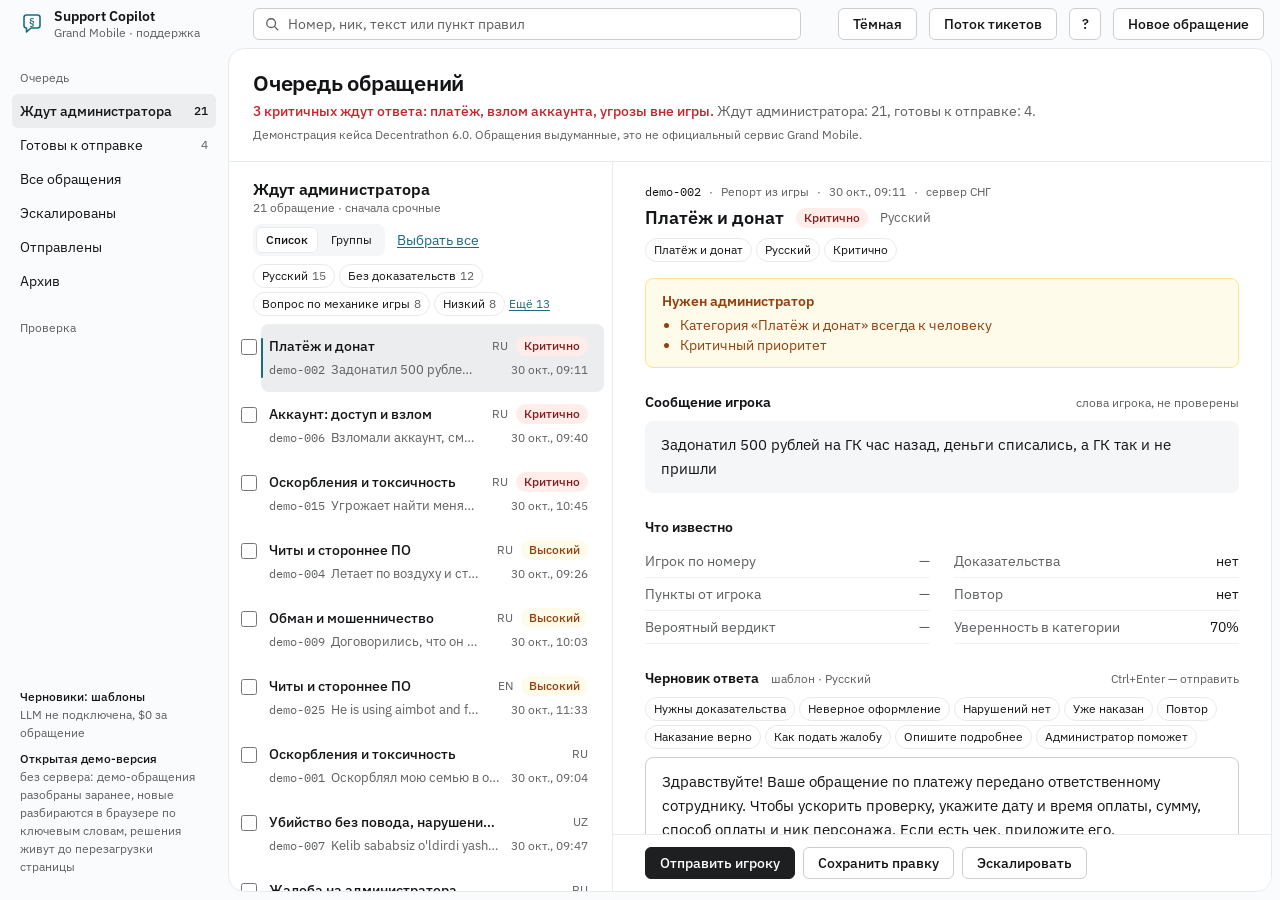
==== index.html @ 6cad0be7 "feat: сайт для GitHub Pages без сервера Co-Authored-By: Claude Opus 5.5 <noreply@anthropic.com>" ====
<!doctype html>
<html lang="ru">
<head>
  <meta charset="utf-8">
  <meta name="robots" content="noindex">
  <meta name="viewport" content="width=device-width, initial-scale=1">
  <title>Очередь обращений · Support Copilot</title>
  <link rel="preconnect" href="https://fonts.googleapis.com">
  <link rel="preconnect" href="https://fonts.gstatic.com" crossorigin>
  <link href="https://fonts.googleapis.com/css2?family=IBM+Plex+Sans:wght@400;500;600&family=IBM+Plex+Mono:wght@400;500&display=swap" rel="stylesheet">
  <link rel="stylesheet" href="copilot/static/app.css">
</head>
<body data-pane="list">
<div class="app">
  <aside class="sidebar" id="sidebar" aria-label="Разделы">
    <div class="brand">
      <svg width="24" height="24" viewBox="0 0 24 24" aria-hidden="true">
        <path d="M4 5.5A2.5 2.5 0 0 1 6.5 3h11A2.5 2.5 0 0 1 20 5.5v8a2.5 2.5 0 0 1-2.5 2.5H11l-4.5 4v-4h0A2.5 2.5 0 0 1 4 13.5z" fill="none" stroke="var(--accent)" stroke-width="1.6" stroke-linejoin="round"/>
        <text x="12" y="13.2" text-anchor="middle" font-size="9.5" font-weight="600" fill="var(--accent)" font-family="IBM Plex Sans, sans-serif">§</text>
      </svg>
      <div>
        <div class="brand-name">Support Copilot</div>
        <div class="brand-scope">Grand Mobile · поддержка</div>
      </div>
    </div>
    <nav>
      <div class="nav-label">Очередь</div>
      <div id="nav"></div>
      <div class="nav-label">Проверка</div>
      <div id="nav-tools"></div>
    </nav>
    <div class="sidebar-foot" id="mode"></div>
  </aside>

  <header class="topbar">
    <button class="btn icon menu-btn" id="menu-btn" aria-label="Открыть разделы" aria-controls="sidebar" aria-expanded="false">
      <svg width="16" height="16" viewBox="0 0 16 16" aria-hidden="true"><path d="M2 4h12M2 8h12M2 12h12" stroke="currentColor" stroke-width="1.5" stroke-linecap="round"/></svg>
    </button>
    <label class="search">
      <svg width="14" height="14" viewBox="0 0 16 16" aria-hidden="true"><circle cx="7" cy="7" r="5" fill="none" stroke="currentColor" stroke-width="1.5"/><path d="M11 11l3.5 3.5" stroke="currentColor" stroke-width="1.5" stroke-linecap="round"/></svg>
      <span class="sr-only">Поиск по очереди</span>
      <input id="search" type="search" placeholder="Номер, ник, текст или пункт правил" autocomplete="off">
    </label>
    <button class="btn" id="theme-btn">Тёмная</button>
    <button class="btn" id="stream-btn">Поток тикетов</button>
    <button class="btn icon" id="help-btn" aria-label="Горячие клавиши">?</button>
    <button class="btn" id="new-btn" aria-label="Новое обращение"><span class="long">Новое обращение</span><span class="short">+ Новое</span></button>
  </header>

  <main class="sheet">
    <div class="title-row">
      <div>
        <h1 id="page-title">Очередь обращений</h1>
        <p class="finding" id="finding">Загружаю очередь…</p>
        <p class="demo-note">Демонстрация кейса Decentrathon 6.0. Обращения выдуманные, это не официальный сервис Grand Mobile.</p>
      </div>
      <p class="flash" id="flash" role="status" aria-live="polite"></p>
    </div>
    <div class="panes" id="panes">
      <section class="list-pane" aria-labelledby="list-title">
        <div class="list-head">
          <div class="list-head-row">
            <h2 id="list-title">Ждут администратора</h2>
          </div>
          <span class="meta" id="list-meta"></span>
          <div class="list-tools" id="list-tools"></div>
          <div class="chips" id="chips"></div>
        </div>
        <ul class="list" id="list" aria-label="Обращения"></ul>
      </section>
      <section class="detail" id="detail" aria-label="Обращение"></section>
    </div>
    <section class="tool" id="batch-view" aria-label="Загрузка обращений" hidden></section>
    <section class="tool" id="load-view" aria-label="Проверка нагрузки" hidden></section>
  </main>
</div>

<div class="toast" id="toast" role="status" hidden></div>

<dialog id="help-dialog" aria-labelledby="help-title">
  <form method="dialog">
    <h2 id="help-title">Горячие клавиши</h2>
    <dl class="keys">
      <div><dt><kbd>j</kbd> <kbd>k</kbd></dt><dd>следующее и предыдущее</dd></div>
      <div><dt><kbd>x</kbd></dt><dd>выбрать обращение</dd></div>
      <div><dt><kbd>Esc</kbd></dt><dd>снять выбор</dd></div>
      <div><dt><kbd>g</kbd></dt><dd>список или группы</dd></div>
      <div><dt><kbd>r</kbd></dt><dd>перейти к черновику</dd></div>
      <div><dt><kbd>Enter</kbd> <kbd>Пробел</kbd></dt><dd>отправить, если администратор не нужен</dd></div>
      <div><dt><kbd>Ctrl</kbd> <kbd>Enter</kbd></dt><dd>отправить любое</dd></div>
      <div><dt><kbd>e</kbd></dt><dd>эскалировать</dd></div>
      <div><dt><kbd>/</kbd></dt><dd>поиск</dd></div>
    </dl>
    <div class="dialog-actions"><button class="btn primary">Понятно</button></div>
  </form>
</dialog>

<dialog id="new-dialog" aria-labelledby="new-title">
  <form id="new-form" method="dialog">
    <h2 id="new-title">Новое обращение</h2>
    <p class="dialog-sub">Сервис разберёт его так же, как обращение из игры, и поставит в очередь.</p>
    <fieldset class="field">
      <legend>Откуда пришло</legend>
      <div class="segmented" role="radiogroup">
        <label><input type="radio" name="kind" value="complaint" checked><span>Жалоба из лаунчера</span></label>
        <label><input type="radio" name="kind" value="report"><span>Репорт из игры</span></label>
      </div>
    </fieldset>
    <div class="field">
      <label for="f-text">Текст игрока</label>
      <textarea id="f-text" name="text" rows="4" required></textarea>
    </div>
    <div class="field-row">
      <div class="field">
        <label for="f-server">Сервер</label>
        <select id="f-server" name="server" class="input">
          <option value="ru">СНГ</option>
          <option value="kk">Казахстан</option>
          <option value="uz">Узбекистан</option>
        </select>
      </div>
      <div class="field" data-complaint>
        <label for="f-nick">Ник нарушителя</label>
        <input id="f-nick" name="nick" class="input" placeholder="Имя_Фамилия">
      </div>
      <div class="field" data-complaint>
        <label for="f-images">Скриншотов</label>
        <input id="f-images" name="images" class="input num" type="number" min="0" max="20" value="1">
      </div>
    </div>
    <div class="dialog-actions">
      <button class="btn" value="cancel" formnovalidate>Отмена</button>
      <button class="btn primary" id="new-submit" value="ok">Разобрать</button>
    </div>
  </form>
</dialog>

<script src="site/data.js"></script>
<script src="site/shim.js"></script>
<script src="copilot/static/app.js"></script>
</body>
</html>
---- copilot/static/app.css ----
/* Support Copilot — интерфейс администратора.
   Стиль «framed sheet»: светлая рамка (боковая панель + верхняя строка) и белый лист с очередью.
   Сетка на 1440: 228 (панель) + 1204 (лист) + 8 (отступ листа) = 1440;
   внутри листа: 384 (список) + 1 (линия) + 817 (обращение) + 2 (рамка листа) = 1204. */

:root {
  --ground: #f9fbfc;
  --surface: #ffffff;
  --raised: #f4f6f8;
  --active: #ebedee;
  --border: #e8eaec;
  --rule: #f0f1f2;
  --control: #cdced1;
  --text: #131416;
  --muted: #5d5f60;
  --accent: #1b6c80;
  --primary: #1d1f20;
  --on-primary: #ffffff;
  --positive: #1e7b4f;
  --negative: #c4242a;
  --warning: #92400e;
  --pill-positive-bg: #dcfae5; --pill-positive-ink: #04250e;
  --pill-negative-bg: #ffedea; --pill-negative-ink: #831c1e;
  --pill-warning-bg: #fffbeb;  --pill-warning-ink: #92400e; --notice-border: #fde68a;
  --pill-neutral-bg: #ebedee;  --pill-neutral-ink: #353736;
  --radius-card: 8px;
  --radius-control: 6px;
  --radius-sheet: 16px;
  --sheet-inset: 8px;
  --sidebar-width: 228px;
  --gap: 24px;
  --pad: 24px;
  --control-height: 32px;
  --fs-title: 22px;
  --fs-section: 16px;
  --fs-body: 14px;
  --fs-small: 12px;
  --font: "IBM Plex Sans", Inter, system-ui, sans-serif;
  --mono: "IBM Plex Mono", ui-monospace, Consolas, monospace;
}

* { box-sizing: border-box; }
[hidden] { display: none !important; } /* иначе display: grid у разделов перебивает атрибут hidden */
html, body { height: 100%; }
body {
  margin: 0;
  background: var(--ground);
  color: var(--text);
  font: 400 var(--fs-body)/20px var(--font);
  -webkit-font-smoothing: antialiased;
  font-variant-numeric: tabular-nums;
}
button, input, select, textarea { font: inherit; color: inherit; }
.num { font-variant-numeric: tabular-nums; }
.mono { font-family: var(--mono); }
.sr-only { position: absolute; width: 1px; height: 1px; overflow: hidden; clip: rect(0 0 0 0); white-space: nowrap; }
:focus-visible { outline: 2px solid var(--accent); outline-offset: 2px; }

/* ---------- Рамка ---------- */
.app {
  display: grid;
  grid-template-columns: var(--sidebar-width) minmax(0, 1fr);
  grid-template-rows: 48px minmax(0, 1fr);
  height: 100vh;
}

.sidebar { grid-row: 1 / 3; display: flex; flex-direction: column; padding: 0 12px 16px; min-height: 0; }
.brand { height: 48px; display: flex; align-items: center; gap: 10px; padding: 0 8px; }
.brand svg { flex: none; }
.brand-name { font-weight: 600; line-height: 18px; }
.brand-scope { font-size: var(--fs-small); color: var(--muted); line-height: 16px; }
.nav-label { font-size: var(--fs-small); color: var(--muted); padding: 20px 8px 6px; }
.nav-item {
  display: flex; align-items: center; gap: 10px; width: 100%; height: 34px; padding: 0 8px;
  border: 0; border-radius: var(--radius-control); background: none; text-align: left; cursor: pointer;
}
.nav-item:hover { background: var(--raised); }
.nav-item[aria-current="true"] { background: var(--active); font-weight: 500; }
.nav-item .count { margin-left: auto; font-size: var(--fs-small); color: var(--muted); font-variant-numeric: tabular-nums; }
.nav-item[aria-current="true"] .count { color: var(--text); }
.sidebar-foot { margin-top: auto; padding: 16px 8px 0; font-size: var(--fs-small); line-height: 18px; color: var(--muted); }
.sidebar-foot p { margin: 0 0 8px; }
.sidebar-foot strong { display: block; color: var(--text); font-weight: 500; }

.topbar { grid-column: 2; display: flex; align-items: center; gap: 12px; padding: 0 16px 0 0; }
.search { position: relative; width: min(548px, 100%); margin: 0 auto; }
.search svg { position: absolute; left: 12px; top: 9px; color: var(--muted); }
.search input {
  width: 100%; height: 32px; padding: 0 12px 0 34px;
  border: 1px solid var(--control); border-radius: var(--radius-control); background: var(--surface);
}
.search input::placeholder { color: var(--muted); }
.menu-btn { display: none; }

/* ---------- Лист ---------- */
.sheet {
  grid-column: 2; grid-row: 2;
  margin: 0 var(--sheet-inset) var(--sheet-inset) 0;
  background: var(--surface);
  border: 1px solid var(--border);
  border-radius: var(--radius-sheet);
  display: grid; grid-template-rows: auto minmax(0, 1fr);
  overflow: hidden; min-height: 0;
}
.title-row { display: flex; align-items: flex-start; gap: var(--gap); padding: 20px var(--pad) 16px; }
.title-row h1 { margin: 0; font-size: var(--fs-title); line-height: 28px; font-weight: 600; letter-spacing: -0.01em; }
.finding { margin: 4px 0 0; max-width: 820px; }
.finding .urgent { color: var(--negative); font-weight: 500; }
.finding .rest { color: var(--muted); }
.flash { margin: 6px 0 0 auto; font-size: var(--fs-small); color: var(--muted); white-space: nowrap; }

.panes { display: grid; grid-template-columns: 384px minmax(0, 1fr); border-top: 1px solid var(--border); min-height: 0; }

/* ---------- Список ---------- */
.list-pane { border-right: 1px solid var(--border); display: grid; grid-template-rows: auto minmax(0, 1fr); min-height: 0; }
.list-head { padding: 16px var(--pad) 8px; }
.list-head h2 { margin: 0; font-size: var(--fs-section); line-height: 22px; font-weight: 600; }
.list-head .meta { display: block; font-size: var(--fs-small); line-height: 16px; color: var(--muted); }
.list { list-style: none; margin: 0; padding: 0 8px 8px; overflow: auto; }
.row {
  position: relative; display: grid; grid-template-columns: minmax(0, 1fr) auto; gap: 4px 12px;
  width: 100%; min-height: 68px; padding: 12px 16px; border: 0; border-radius: var(--radius-card);
  background: none; text-align: left; cursor: pointer;
}
.row:hover { outline: 1px solid var(--border); outline-offset: -1px; }
.row[aria-current="true"] { background: var(--active); outline: none; }
.row:focus-visible { outline: 2px solid var(--accent); outline-offset: -2px; }
.row[aria-current="true"]::before {
  content: ""; position: absolute; left: 0; top: 14px; bottom: 14px; width: 2px; border-radius: 2px; background: var(--accent);
}
.row-title { font-weight: 500; overflow: hidden; white-space: nowrap; text-overflow: ellipsis; }
.row-slots { display: flex; align-items: center; gap: 8px; justify-self: end; }
.row-lang { width: 20px; font-size: var(--fs-small); color: var(--muted); text-align: right; }
.row-text { font-size: 13px; color: var(--muted); overflow: hidden; white-space: nowrap; text-overflow: ellipsis; }
.row-text .id { font-family: var(--mono); font-size: var(--fs-small); margin-right: 6px; }
.row-time { font-size: var(--fs-small); color: var(--muted); justify-self: end; font-variant-numeric: tabular-nums; }
.row.done .row-title { font-weight: 400; color: var(--muted); }

.pill {
  flex: none; display: inline-flex; align-items: center; height: 20px; padding: 0 8px;
  border-radius: 999px; font-size: var(--fs-small); font-weight: 500; white-space: nowrap;
}
.pill.p0 { background: var(--pill-negative-bg); color: var(--pill-negative-ink); }
.pill.p1 { background: var(--pill-warning-bg); color: var(--pill-warning-ink); }
.pill.neutral { background: var(--pill-neutral-bg); color: var(--pill-neutral-ink); }
.pill.ok { background: var(--pill-positive-bg); color: var(--pill-positive-ink); }

.empty { margin: 8px; padding: 12px 16px; border: 1px dashed var(--control); border-radius: var(--radius-card); color: var(--muted); }
.empty .btn { margin-top: 8px; }
.skeleton { display: grid; gap: 8px; padding: 12px 16px; }
.skeleton i { display: block; height: 14px; border-radius: 4px; background: var(--raised); }
.skeleton i + i { width: 70%; height: 12px; }

/* ---------- Обращение ---------- */
.detail { display: flex; flex-direction: column; min-height: 0; overflow: auto; }
.detail-body { width: 100%; max-width: 840px; padding: 20px 32px 8px; }
.back { display: none; margin-bottom: 12px; }
.d-meta { display: flex; flex-wrap: wrap; gap: 4px 8px; font-size: var(--fs-small); color: var(--muted); }
.d-meta .mono { color: var(--text); }
.d-head { display: flex; align-items: center; flex-wrap: wrap; gap: 8px 12px; margin: 4px 0 16px; }
.d-head h2 { margin: 0; font-size: 18px; line-height: 24px; font-weight: 600; }
.d-head h2:focus { outline: none; }
.d-lang { font-size: 13px; color: var(--muted); }

.decision { margin-bottom: 24px; padding: 12px 16px; border-radius: var(--radius-card); }
.decision h3 { margin: 0; font-size: var(--fs-body); font-weight: 600; }
.decision ul { margin: 4px 0 0; padding-left: 18px; }
.decision p { margin: 4px 0 0; }
.decision.human { background: var(--pill-warning-bg); color: var(--pill-warning-ink); border: 1px solid var(--notice-border); }
.decision.auto { background: var(--pill-positive-bg); color: var(--pill-positive-ink); }
.decision.done { background: var(--raised); color: var(--text); }

.block { margin-bottom: 24px; }
.block-head { display: flex; flex-wrap: wrap; align-items: baseline; gap: 2px 12px; margin-bottom: 8px; }
.block-head h3 { margin: 0; font-size: var(--fs-body); font-weight: 600; }
.block-head .meta { font-size: var(--fs-small); color: var(--muted); }
.block-head .meta:last-child { margin-left: auto; }
.message { margin: 0; padding: 12px 16px; border-radius: var(--radius-card); background: var(--raised); font-size: 15px; line-height: 24px; white-space: pre-wrap; overflow-wrap: anywhere; }
.message + .message { margin-top: 8px; }
.message .who { display: block; margin-bottom: 2px; font-size: var(--fs-small); line-height: 16px; color: var(--muted); }

.facts { display: grid; grid-template-columns: repeat(2, minmax(0, 1fr)); gap: 0 var(--gap); margin: 0; }
.fact { display: flex; justify-content: space-between; align-items: baseline; gap: 16px; min-height: 32px; padding: 6px 0; border-bottom: 1px solid var(--rule); }
.fact dt { color: var(--muted); }
.fact dd { margin: 0; text-align: right; overflow-wrap: break-word; }
.fact .dash { color: var(--muted); }
.fact .note { color: var(--muted); font-size: var(--fs-small); }

.draft {
  display: block; width: 100%; min-height: 176px; padding: 12px 16px; resize: vertical;
  border: 1px solid var(--control); border-radius: var(--radius-card); background: var(--surface);
  font-size: 15px; line-height: 24px;
}
.draft:focus-visible { outline: 2px solid var(--accent); outline-offset: 0; border-color: var(--accent); }
.draft[readonly] { background: var(--raised); color: var(--muted); }
.cites { list-style: none; margin: 8px 0 0; padding: 0; }
.cite { display: grid; grid-template-columns: 96px minmax(0, 1fr); gap: 2px 12px; padding: 10px 0; border-bottom: 1px solid var(--rule); }
.cite .code { font-family: var(--mono); font-size: 13px; font-weight: 500; color: var(--accent); white-space: nowrap; }
.cite .section { font-size: var(--fs-small); color: var(--muted); }
.cite q { grid-column: 2; quotes: "«" "»"; }
.no-cites { margin: 8px 0 0; color: var(--muted); }

.actions {
  position: sticky; bottom: 0; margin-top: auto; display: flex; flex-wrap: wrap; align-items: center; gap: 8px;
  padding: 12px 32px; background: var(--surface); border-top: 1px solid var(--border);
}
.actions .status { margin-left: auto; font-size: var(--fs-small); color: var(--muted); }

.btn {
  display: inline-flex; align-items: center; justify-content: center; gap: 6px;
  height: var(--control-height); padding: 0 14px; border: 1px solid var(--control); border-radius: var(--radius-control);
  background: var(--surface); font-weight: 500; white-space: nowrap; cursor: pointer;
}
.btn:hover { background: var(--raised); }
.btn:active { transform: translateY(1px); }
.btn.primary { background: var(--primary); border-color: var(--primary); color: var(--on-primary); }
.btn.primary:hover { opacity: 0.88; }
.btn.icon { width: 32px; padding: 0; }
.btn.menu-btn, .btn.back { display: none; }
.btn:disabled { background: var(--raised); border-color: var(--border); color: var(--muted); cursor: not-allowed; transform: none; }

/* ---------- Загрузка обращений и проверка нагрузки ---------- */
.list-head-row { display: flex; align-items: center; justify-content: space-between; gap: 12px; }
.select-sm { height: 28px; padding: 0 8px; font-size: var(--fs-small); max-width: 180px; }
.tool { display: grid; align-content: start; gap: var(--gap); min-height: 0; overflow: auto; padding: var(--pad); border-top: 1px solid var(--border); }
.card { padding: 20px; border: 1px solid var(--border); border-radius: var(--radius-card); background: var(--surface); max-width: 1100px; }
.card-head { display: flex; flex-wrap: wrap; align-items: baseline; justify-content: space-between; gap: 4px 12px; margin-bottom: 12px; }
.card-head h2 { margin: 0; font-size: var(--fs-section); line-height: 22px; font-weight: 600; }
.card-head .meta { font-size: var(--fs-small); color: var(--muted); }
.card h3 { margin: 20px 0 8px; font-size: var(--fs-body); font-weight: 600; }
.card h3:first-child { margin-top: 0; }
.muted { color: var(--muted); }
.card > .muted { margin: 0; }
.row-actions { display: flex; flex-wrap: wrap; align-items: center; gap: 8px 12px; margin-top: 16px; }
.btn.is-disabled { pointer-events: none; background: var(--raised); border-color: var(--border); color: var(--muted); }
label.btn { cursor: pointer; }
.error-text { margin: 12px 0 0; color: var(--negative); }
.progress { height: 6px; margin: 4px 0 16px; overflow: hidden; border-radius: 999px; background: var(--raised); }
.progress span { display: block; height: 100%; border-radius: 999px; background: var(--accent); transition: width 0.25s ease; }
.kpis {
  --cols: 4;
  display: grid; grid-template-columns: repeat(var(--cols), minmax(0, 1fr)); gap: 1px; margin: 0 0 4px;
  overflow: hidden; border: 1px solid var(--border); border-radius: var(--radius-card); background: var(--border);
}
.kpi { padding: 12px 16px; background: var(--surface); }
.kpi dt { font-size: var(--fs-small); color: var(--muted); }
.kpi dd { margin: 4px 0 0; }
.kpi-value { font-size: 22px; line-height: 28px; }
.kpi small { display: block; font-size: var(--fs-small); color: var(--muted); }
.split { display: grid; grid-template-columns: repeat(2, minmax(0, 1fr)); gap: var(--gap); }
.bars { list-style: none; margin: 0; padding: 0; }
.bars li { display: grid; grid-template-columns: minmax(0, 1fr) auto; gap: 4px 12px; padding: 6px 0; }
.bar-label { overflow: hidden; white-space: nowrap; text-overflow: ellipsis; }
.bar-value { font-size: 13px; color: var(--muted); }
.bar-track { grid-column: 1 / -1; height: 4px; border-radius: 2px; background: var(--raised); }
.bar-fill { display: block; height: 100%; border-radius: 2px; background: var(--accent); }
.prio-strip { display: grid; grid-template-columns: repeat(4, minmax(0, 1fr)); gap: 1px; margin: 0; overflow: hidden; border: 1px solid var(--border); border-radius: var(--radius-card); background: var(--border); }
.prio-strip div { padding: 8px 12px; background: var(--surface); }
.prio-strip dt { font-size: var(--fs-small); color: var(--muted); }
.prio-strip dd { margin: 2px 0 0; font-size: 16px; }
.langs { margin: 0; }
.plain-list { display: grid; gap: 6px; margin: 0; padding: 0; list-style: none; }
.link { padding: 0; border: 0; background: none; color: var(--accent); font: inherit; text-decoration: underline; text-underline-offset: 2px; cursor: pointer; }
.controls { display: flex; flex-wrap: wrap; align-items: flex-end; gap: 16px 24px; }
.controls .field { margin: 0; }
.field-label { display: block; margin-bottom: 8px; font-weight: 500; }
.controls select.input { height: 36px; min-width: 240px; }
.segmented button { height: 30px; padding: 0 14px; border: 0; border-radius: var(--radius-control); background: none; cursor: pointer; font-variant-numeric: tabular-nums; }
.segmented button[aria-pressed="true"] { background: var(--surface); outline: 1px solid var(--border); outline-offset: -1px; font-weight: 500; }
.verdict-line { margin: 0 0 16px; padding: 10px 14px; border-radius: var(--radius-card); font-weight: 500; }
.verdict-line.ok { background: var(--pill-positive-bg); color: var(--pill-positive-ink); }
.verdict-line.bad { background: var(--pill-negative-bg); color: var(--pill-negative-ink); }
.hist { display: grid; grid-template-columns: repeat(11, minmax(0, 1fr)); align-items: end; gap: 6px; margin: 0 0 12px; }
.hist-col { display: flex; flex-direction: column; justify-content: flex-end; align-items: stretch; gap: 4px; min-height: 160px; text-align: center; }
.hist-count { font-size: var(--fs-small); color: var(--text); min-height: 16px; }
.hist-bar { display: block; border-radius: 3px 3px 0 0; background: var(--accent); }
.hist-label { padding-top: 4px; border-top: 1px solid var(--border); font-size: 11px; line-height: 14px; color: var(--muted); }

/* «Как обработано» в карточке обращения */
.process summary { display: flex; align-items: baseline; gap: 12px; cursor: pointer; list-style: none; }
.process summary::-webkit-details-marker { display: none; }
.process summary::before { content: "▸"; color: var(--muted); }
.process[open] summary::before { content: "▾"; }
.summary-title { font-weight: 600; }
.process .meta { font-size: var(--fs-small); color: var(--muted); }
.steps { margin: 8px 0 0; }
.step { display: grid; grid-template-columns: 180px minmax(0, 1fr); gap: 12px; padding: 6px 0; border-bottom: 1px solid var(--rule); }
.step dt { color: var(--muted); }
.step dd { margin: 0; overflow-wrap: break-word; }

/* ---------- Новое обращение ---------- */
dialog {
  width: min(560px, calc(100vw - 32px)); padding: 24px; border: 1px solid var(--border); border-radius: 12px;
  background: var(--surface); color: var(--text); box-shadow: 0 16px 40px rgba(0, 0, 0, 0.14);
}
dialog::backdrop { background: rgba(19, 20, 22, 0.32); }
dialog h2 { margin: 0; font-size: 18px; line-height: 24px; font-weight: 600; }
.dialog-sub { margin: 4px 0 20px; color: var(--muted); }
.field { margin: 0 0 16px; padding: 0; border: 0; min-width: 0; }
.field label, .field legend { display: block; margin-bottom: 8px; padding: 0; font-weight: 500; }
.field textarea, .input {
  width: 100%; border: 1px solid var(--control); border-radius: var(--radius-control); background: var(--surface);
}
.field textarea { padding: 8px 12px; resize: vertical; line-height: 22px; }
.input { height: 38px; padding: 0 12px; }
.field-row { display: grid; grid-template-columns: 1fr 1.4fr 0.8fr; gap: 16px; }
.segmented { display: inline-flex; padding: 3px; gap: 3px; border-radius: 8px; background: var(--raised); }
.segmented label { margin: 0; font-weight: 400; }
.segmented input { position: absolute; opacity: 0; pointer-events: none; }
.segmented span { display: inline-flex; align-items: center; height: 30px; padding: 0 12px; border-radius: var(--radius-control); cursor: pointer; }
.segmented input:checked + span { background: var(--surface); outline: 1px solid var(--border); outline-offset: -1px; font-weight: 500; }
.segmented input:focus-visible + span { outline: 2px solid var(--accent); outline-offset: 1px; }
.dialog-actions { display: flex; justify-content: flex-end; gap: 8px; margin-top: 8px; }

/* ---------- Планшет: панель складывается в меню ---------- */
@media (max-width: 1100px) {
  .app { grid-template-columns: minmax(0, 1fr); }
  .sidebar {
    position: fixed; inset: 0 auto 0 0; z-index: 10; width: 280px; padding-top: 0;
    background: var(--ground); transform: translateX(-110%); visibility: hidden;
    transition: transform 0.2s ease, visibility 0s linear 0.2s;
  }
  /* Затемнение под открытым меню — только когда меню открыто */
  .sidebar.open { transform: none; visibility: visible; transition: transform 0.2s ease; box-shadow: 0 0 0 100vmax rgba(19, 20, 22, 0.32); }
  .btn.menu-btn { display: inline-flex; flex: none; }
  .topbar { grid-column: 1; padding: 0 12px; }
  .sheet { grid-column: 1; margin: 0 8px 8px; }
  .panes { grid-template-columns: 320px minmax(0, 1fr); }
  .facts { grid-template-columns: minmax(0, 1fr); }
  .detail-body { padding: 20px 24px 8px; }
  .actions { padding: 12px 24px; }
}

/* ---------- Телефон: одна область за раз ---------- */
@media (max-width: 760px) {
  .sheet { margin: 0; border-radius: 0; border-width: 1px 0 0; }
  .title-row { padding: 16px 16px 12px; }
  .title-row h1 { font-size: 20px; }
  .flash { display: none; }
  .panes { grid-template-columns: minmax(0, 1fr); }
  .list-pane { border-right: 0; }
  .list-head { padding: 12px 16px 8px; }
  .list { padding: 0 4px 8px; }
  .row { min-height: 72px; }
  body[data-pane="detail"] .list-pane, body[data-pane="detail"] .title-row { display: none; }
  body[data-pane="list"] .detail { display: none; }
  .btn.back { display: inline-flex; }
  .detail-body { padding: 16px 16px 8px; }
  .facts { grid-template-columns: minmax(0, 1fr); }
  .actions { padding: 12px 16px; }
  .actions .btn { flex: 1 1 auto; height: 44px; }
  .actions .status { flex-basis: 100%; margin: 0; }
  .cite { grid-template-columns: minmax(0, 1fr); }
  .cite q { grid-column: 1; }
  .field-row { grid-template-columns: minmax(0, 1fr); gap: 0; }
  .search input { height: 36px; }
  #new-btn { padding: 0 12px; height: 36px; }
  #new-btn .long { display: none; }
}
@media (min-width: 761px) { #new-btn .short { display: none; } }

@media (max-width: 900px) {
  .split { grid-template-columns: minmax(0, 1fr); }
  .kpis { --cols: 3 !important; }
}
@media (max-width: 760px) {
  .tool { padding: 16px; }
  .card { padding: 16px; }
  .kpis { --cols: 2 !important; }
  .hist { gap: 3px; }
  .hist-label { font-size: 10px; }
  .step { grid-template-columns: minmax(0, 1fr); gap: 2px; }
  .controls select.input { min-width: 0; width: 100%; }
  .controls .field { flex: 1 1 100%; }
}

@media (prefers-reduced-motion: reduce) {
  .sidebar, .progress span { transition: none; }
  .btn:active { transform: none; }
}

.slow-list { display: grid; gap: 6px; margin: 0; padding: 0; list-style: none; }
.slow-list li { display: grid; grid-template-columns: 72px 140px minmax(0, 1fr); gap: 12px; align-items: baseline; }
.slow-ms { text-align: right; }
@media (max-width: 760px) { .slow-list li { grid-template-columns: 64px minmax(0, 1fr); } .slow-list li .muted { grid-column: 2; } }

/* ---------- Быстрый разбор: теги, группы, выбор нескольких ---------- */
.list-tools { display: flex; flex-wrap: wrap; align-items: center; gap: 8px 12px; margin-top: 8px; }
.seg-sm button { height: 26px; padding: 0 10px; font-size: var(--fs-small); }
.btn-sm { height: 28px; padding: 0 10px; font-size: var(--fs-small); }
.btn.bulk-open { display: none; }
.chips { display: flex; flex-wrap: wrap; gap: 4px; margin-top: 8px; }
.chips:empty { display: none; }
.chip {
  display: inline-flex; align-items: center; height: 24px; padding: 0 8px; border: 1px solid var(--border); border-radius: 999px;
  background: var(--surface); font-size: var(--fs-small); white-space: nowrap; cursor: pointer;
}
.chip:hover { border-color: var(--control); }
.chip.on { background: var(--text); border-color: var(--text); color: var(--surface); }
.chip-n { margin-left: 4px; color: var(--muted); font-variant-numeric: tabular-nums; }
.detail-tags { margin: -8px 0 16px; }
.row-wrap { display: grid; grid-template-columns: 24px minmax(0, 1fr); align-items: start; }
.row-check { width: 16px; height: 16px; margin: 15px 0 0 4px; accent-color: var(--accent); cursor: pointer; }
.row-wrap .row { padding-left: 8px; }
.group-row .group-count { justify-self: end; font-weight: 600; }
.similar { display: grid; gap: 8px; margin: -8px 0 24px; padding: 8px 16px; border-radius: var(--radius-card); background: var(--raised); }
.similar > div { display: flex; align-items: center; justify-content: space-between; gap: 12px; }
.quick { display: flex; flex-wrap: wrap; gap: 4px; margin-bottom: 8px; }
.quick:empty { display: none; }
.bulk-list { display: grid; gap: 2px; max-height: 320px; margin: 0; padding: 0; overflow: auto; list-style: none; }
.bulk-list li { display: grid; grid-template-columns: 24px minmax(0, 1fr); align-items: center; }
.bulk-list input { accent-color: var(--accent); }
.bulk-open-row { overflow: hidden; padding: 4px 6px; border: 0; border-radius: var(--radius-control); background: none; font-size: 13px; text-align: left; white-space: nowrap; text-overflow: ellipsis; cursor: pointer; }
.bulk-open-row:hover { background: var(--raised); }
.bulk-open-row .mono { font-size: var(--fs-small); color: var(--muted); }
.toast {
  position: fixed; left: 50%; bottom: 72px; z-index: 20; display: flex; align-items: center; gap: 16px; padding: 10px 16px;
  transform: translateX(-50%); border-radius: var(--radius-card); background: var(--primary); color: var(--on-primary);
  box-shadow: 0 8px 24px rgba(0, 0, 0, 0.2); /* taste-skill-ignore: всплывающее */
}
.toast-undo { color: var(--on-primary); font-weight: 500; }
.keys { display: grid; gap: 8px; margin: 16px 0; }
.keys div { display: grid; grid-template-columns: 120px minmax(0, 1fr); align-items: center; }
.keys dd { margin: 0; }
kbd { padding: 1px 6px; border: 1px solid var(--control); border-radius: 4px; background: var(--raised); font: 12px var(--mono); }
@media (max-width: 760px) {
  .btn.bulk-open { display: inline-flex; }
  #help-btn { display: none; }
  .row-check { width: 20px; height: 20px; margin-top: 14px; }
}
.list-tools .source { margin-left: auto; min-width: 0; }
.list-tools .input.select-sm { width: 100px; height: 28px; padding: 0 4px; }
.chip-more { font-size: var(--fs-small); }

/* ---------- Режим вслепую, архив, исправление кодировки ---------- */
.badges { display: grid; grid-template-columns: repeat(4, minmax(0, 1fr)); gap: 8px; margin: 0 0 16px; }
.badges div { padding: 8px 12px; border: 1px solid var(--border); border-radius: var(--radius-card); }
.badges dt { font-size: var(--fs-small); color: var(--muted); }
.badges dd { margin: 2px 0 0; font-weight: 500; overflow-wrap: anywhere; }
.timeline { display: grid; grid-template-columns: repeat(3, minmax(0, 1fr)); gap: 8px; margin: 8px 0 0; }
.timeline dt { font-size: var(--fs-small); color: var(--muted); }
.timeline dd { margin: 0; }
.feedback { display: flex; flex-wrap: wrap; gap: 4px 12px; margin: 8px 0 0; color: var(--accent); font-weight: 500; }
.text-fix { margin: 8px 0 0; font-size: 13px; color: var(--muted); overflow-wrap: anywhere; }
.verified { color: var(--positive); }
#help-btn, #theme-btn, #stream-btn { flex: none; }
.btn:disabled { opacity: 1; }
@media (max-width: 760px) {
  #theme-btn, #stream-btn { display: none; }
  .badges { grid-template-columns: repeat(2, minmax(0, 1fr)); }
}

:root[data-theme="dark"] {
  --ground: #000000; --surface: #111111; --raised: #1c1c1c; --active: #222222;
  --border: #2e2e2e; --rule: #222222; --control: #444444;
  --text: #ffffff; --muted: #b4b4b4; --accent: #4fb3c9;
  --primary: #ffffff; --on-primary: #111111;
  --positive: #3fc07a; --negative: #e5566f;
  --pill-positive-bg: #172a1d; --pill-positive-ink: #3fc07a;
  --pill-negative-bg: #2c1a20; --pill-negative-ink: #e5566f;
  --pill-warning-bg: #2a2212; --pill-warning-ink: #e8b65a; --notice-border: #4a3a18;
  --pill-neutral-bg: #222222; --pill-neutral-ink: #d0d0d0;
}
:root[data-theme="dark"] select, :root[data-theme="dark"] option { color-scheme: dark; }

.demo-note { margin: 4px 0 0; font-size: var(--fs-small); color: var(--muted); }
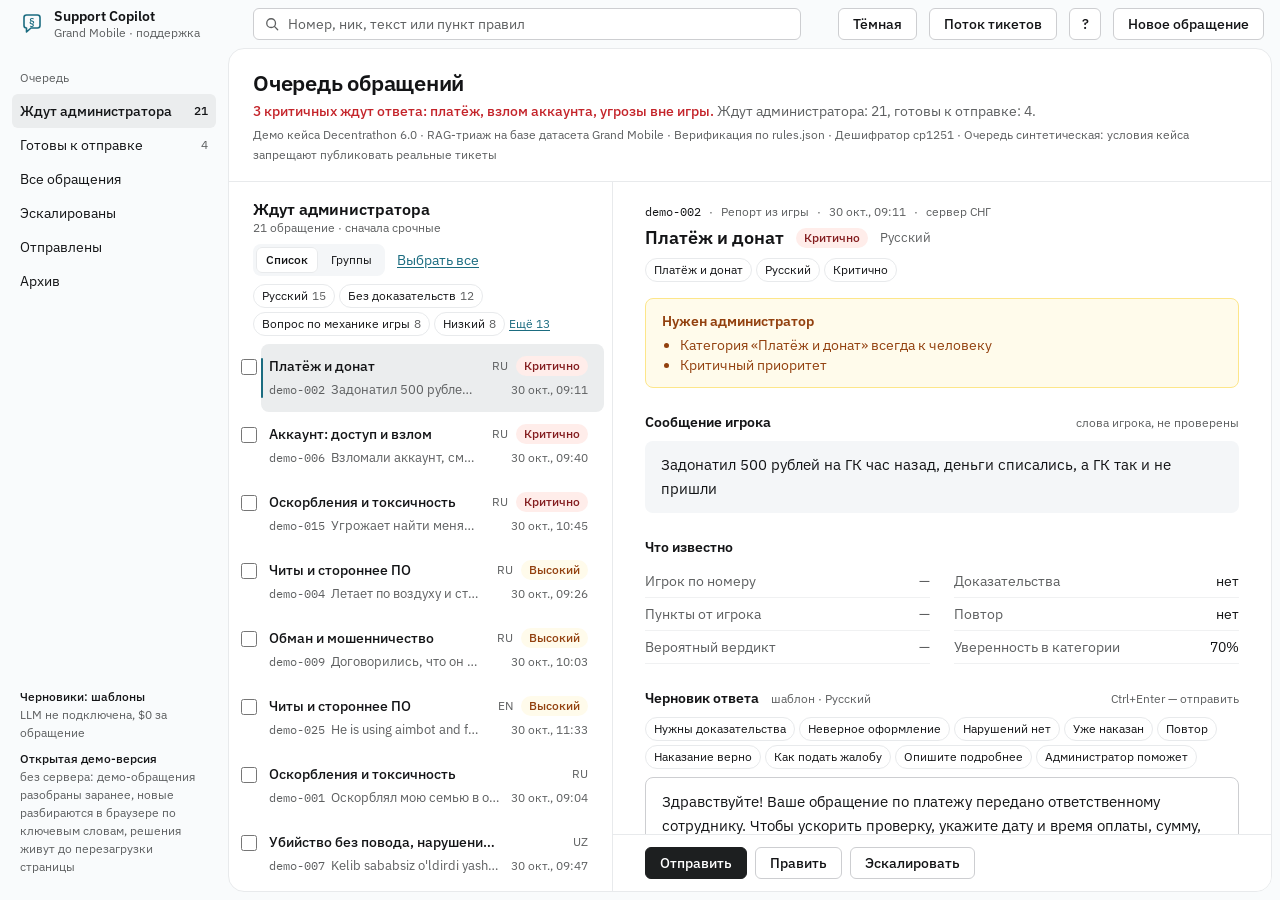
==== commit 19c79a75: "fix: сайт одним файлом и кнопки по ТЗ Co-Authored-By: Claude Opus 5.5 <noreply@anthropic.com>" ====
--- a/index.html
+++ b/index.html
@@ -7,8 +7,475 @@
   <title>Очередь обращений · Support Copilot</title>
   <link rel="preconnect" href="https://fonts.googleapis.com">
   <link rel="preconnect" href="https://fonts.gstatic.com" crossorigin>
-  <link href="https://fonts.googleapis.com/css2?family=IBM+Plex+Sans:wght@400;500;600&family=IBM+Plex+Mono:wght@400;500&display=swap" rel="stylesheet">
-  <link rel="stylesheet" href="copilot/static/app.css">
+  <link href="https://fonts.googleapis.com/css2?family=IBM+Plex+Sans:wght@400;500;600&family=IBM+Plex+Mono:wght@400;500&display=swap" rel="stylesheet" media="print" onload="this.media='all'">
+  <style>
+/* Support Copilot — интерфейс администратора.
+   Стиль «framed sheet»: светлая рамка (боковая панель + верхняя строка) и белый лист с очередью.
+   Сетка на 1440: 228 (панель) + 1204 (лист) + 8 (отступ листа) = 1440;
+   внутри листа: 384 (список) + 1 (линия) + 817 (обращение) + 2 (рамка листа) = 1204. */
+
+:root {
+  --ground: #f9fbfc;
+  --surface: #ffffff;
+  --raised: #f4f6f8;
+  --active: #ebedee;
+  --border: #e8eaec;
+  --rule: #f0f1f2;
+  --control: #cdced1;
+  --text: #131416;
+  --muted: #5d5f60;
+  --accent: #1b6c80;
+  --primary: #1d1f20;
+  --on-primary: #ffffff;
+  --positive: #1e7b4f;
+  --negative: #c4242a;
+  --warning: #92400e;
+  --pill-positive-bg: #dcfae5; --pill-positive-ink: #04250e;
+  --pill-negative-bg: #ffedea; --pill-negative-ink: #831c1e;
+  --pill-warning-bg: #fffbeb;  --pill-warning-ink: #92400e; --notice-border: #fde68a;
+  --pill-neutral-bg: #ebedee;  --pill-neutral-ink: #353736;
+  --radius-card: 8px;
+  --radius-control: 6px;
+  --radius-sheet: 16px;
+  --sheet-inset: 8px;
+  --sidebar-width: 228px;
+  --gap: 24px;
+  --pad: 24px;
+  --control-height: 32px;
+  --fs-title: 22px;
+  --fs-section: 16px;
+  --fs-body: 14px;
+  --fs-small: 12px;
+  --font: "IBM Plex Sans", Inter, system-ui, sans-serif;
+  --mono: "IBM Plex Mono", ui-monospace, Consolas, monospace;
+}
+
+* { box-sizing: border-box; }
+[hidden] { display: none !important; } /* иначе display: grid у разделов перебивает атрибут hidden */
+html, body { height: 100%; }
+body {
+  margin: 0;
+  background: var(--ground);
+  color: var(--text);
+  font: 400 var(--fs-body)/20px var(--font);
+  -webkit-font-smoothing: antialiased;
+  font-variant-numeric: tabular-nums;
+}
+button, input, select, textarea { font: inherit; color: inherit; }
+.num { font-variant-numeric: tabular-nums; }
+.mono { font-family: var(--mono); }
+.sr-only { position: absolute; width: 1px; height: 1px; overflow: hidden; clip: rect(0 0 0 0); white-space: nowrap; }
+:focus-visible { outline: 2px solid var(--accent); outline-offset: 2px; }
+
+/* ---------- Рамка ---------- */
+.app {
+  display: grid;
+  grid-template-columns: var(--sidebar-width) minmax(0, 1fr);
+  grid-template-rows: 48px minmax(0, 1fr);
+  height: 100vh;
+}
+
+.sidebar { grid-row: 1 / 3; display: flex; flex-direction: column; padding: 0 12px 16px; min-height: 0; }
+.brand { height: 48px; display: flex; align-items: center; gap: 10px; padding: 0 8px; }
+.brand svg { flex: none; }
+.brand-name { font-weight: 600; line-height: 18px; }
+.brand-scope { font-size: var(--fs-small); color: var(--muted); line-height: 16px; }
+.nav-label { font-size: var(--fs-small); color: var(--muted); padding: 20px 8px 6px; }
+.nav-item {
+  display: flex; align-items: center; gap: 10px; width: 100%; height: 34px; padding: 0 8px;
+  border: 0; border-radius: var(--radius-control); background: none; text-align: left; cursor: pointer;
+}
+.nav-item:hover { background: var(--raised); }
+.nav-item[aria-current="true"] { background: var(--active); font-weight: 500; }
+.nav-item .count { margin-left: auto; font-size: var(--fs-small); color: var(--muted); font-variant-numeric: tabular-nums; }
+.nav-item[aria-current="true"] .count { color: var(--text); }
+.sidebar-foot { margin-top: auto; padding: 16px 8px 0; font-size: var(--fs-small); line-height: 18px; color: var(--muted); }
+.sidebar-foot p { margin: 0 0 8px; }
+.sidebar-foot strong { display: block; color: var(--text); font-weight: 500; }
+
+.topbar { grid-column: 2; display: flex; align-items: center; gap: 12px; padding: 0 16px 0 0; }
+.search { position: relative; width: min(548px, 100%); margin: 0 auto; }
+.search svg { position: absolute; left: 12px; top: 9px; color: var(--muted); }
+.search input {
+  width: 100%; height: 32px; padding: 0 12px 0 34px;
+  border: 1px solid var(--control); border-radius: var(--radius-control); background: var(--surface);
+}
+.search input::placeholder { color: var(--muted); }
+.menu-btn { display: none; }
+
+/* ---------- Лист ---------- */
+.sheet {
+  grid-column: 2; grid-row: 2;
+  margin: 0 var(--sheet-inset) var(--sheet-inset) 0;
+  background: var(--surface);
+  border: 1px solid var(--border);
+  border-radius: var(--radius-sheet);
+  display: grid; grid-template-rows: auto minmax(0, 1fr);
+  overflow: hidden; min-height: 0;
+}
+.title-row { display: flex; align-items: flex-start; gap: var(--gap); padding: 20px var(--pad) 16px; }
+.title-row h1 { margin: 0; font-size: var(--fs-title); line-height: 28px; font-weight: 600; letter-spacing: -0.01em; }
+.finding { margin: 4px 0 0; max-width: 820px; }
+.finding .urgent { color: var(--negative); font-weight: 500; }
+.finding .rest { color: var(--muted); }
+.flash { margin: 6px 0 0 auto; font-size: var(--fs-small); color: var(--muted); white-space: nowrap; }
+
+.panes { display: grid; grid-template-columns: 384px minmax(0, 1fr); border-top: 1px solid var(--border); min-height: 0; }
+
+/* ---------- Список ---------- */
+.list-pane { border-right: 1px solid var(--border); display: grid; grid-template-rows: auto minmax(0, 1fr); min-height: 0; }
+.list-head { padding: 16px var(--pad) 8px; }
+.list-head h2 { margin: 0; font-size: var(--fs-section); line-height: 22px; font-weight: 600; }
+.list-head .meta { display: block; font-size: var(--fs-small); line-height: 16px; color: var(--muted); }
+.list { list-style: none; margin: 0; padding: 0 8px 8px; overflow: auto; }
+.row {
+  position: relative; display: grid; grid-template-columns: minmax(0, 1fr) auto; gap: 4px 12px;
+  width: 100%; min-height: 68px; padding: 12px 16px; border: 0; border-radius: var(--radius-card);
+  background: none; text-align: left; cursor: pointer;
+}
+.row:hover { outline: 1px solid var(--border); outline-offset: -1px; }
+.row[aria-current="true"] { background: var(--active); outline: none; }
+.row:focus-visible { outline: 2px solid var(--accent); outline-offset: -2px; }
+.row[aria-current="true"]::before {
+  content: ""; position: absolute; left: 0; top: 14px; bottom: 14px; width: 2px; border-radius: 2px; background: var(--accent);
+}
+.row-title { font-weight: 500; overflow: hidden; white-space: nowrap; text-overflow: ellipsis; }
+.row-slots { display: flex; align-items: center; gap: 8px; justify-self: end; }
+.row-lang { width: 20px; font-size: var(--fs-small); color: var(--muted); text-align: right; }
+.row-text { font-size: 13px; color: var(--muted); overflow: hidden; white-space: nowrap; text-overflow: ellipsis; }
+.row-text .id { font-family: var(--mono); font-size: var(--fs-small); margin-right: 6px; }
+.row-time { font-size: var(--fs-small); color: var(--muted); justify-self: end; font-variant-numeric: tabular-nums; }
+.row.done .row-title { font-weight: 400; color: var(--muted); }
+
+.pill {
+  flex: none; display: inline-flex; align-items: center; height: 20px; padding: 0 8px;
+  border-radius: 999px; font-size: var(--fs-small); font-weight: 500; white-space: nowrap;
+}
+.pill.p0 { background: var(--pill-negative-bg); color: var(--pill-negative-ink); }
+.pill.p1 { background: var(--pill-warning-bg); color: var(--pill-warning-ink); }
+.pill.neutral { background: var(--pill-neutral-bg); color: var(--pill-neutral-ink); }
+.pill.ok { background: var(--pill-positive-bg); color: var(--pill-positive-ink); }
+
+.empty { margin: 8px; padding: 12px 16px; border: 1px dashed var(--control); border-radius: var(--radius-card); color: var(--muted); }
+.empty .btn { margin-top: 8px; }
+.skeleton { display: grid; gap: 8px; padding: 12px 16px; }
+.skeleton i { display: block; height: 14px; border-radius: 4px; background: var(--raised); }
+.skeleton i + i { width: 70%; height: 12px; }
+
+/* ---------- Обращение ---------- */
+.detail { display: flex; flex-direction: column; min-height: 0; overflow: auto; }
+.detail-body { width: 100%; max-width: 840px; padding: 20px 32px 8px; }
+.back { display: none; margin-bottom: 12px; }
+.d-meta { display: flex; flex-wrap: wrap; gap: 4px 8px; font-size: var(--fs-small); color: var(--muted); }
+.d-meta .mono { color: var(--text); }
+.d-head { display: flex; align-items: center; flex-wrap: wrap; gap: 8px 12px; margin: 4px 0 16px; }
+.d-head h2 { margin: 0; font-size: 18px; line-height: 24px; font-weight: 600; }
+.d-head h2:focus { outline: none; }
+.d-lang { font-size: 13px; color: var(--muted); }
+
+.decision { margin-bottom: 24px; padding: 12px 16px; border-radius: var(--radius-card); }
+.decision h3 { margin: 0; font-size: var(--fs-body); font-weight: 600; }
+.decision ul { margin: 4px 0 0; padding-left: 18px; }
+.decision p { margin: 4px 0 0; }
+.decision.human { background: var(--pill-warning-bg); color: var(--pill-warning-ink); border: 1px solid var(--notice-border); }
+.decision.auto { background: var(--pill-positive-bg); color: var(--pill-positive-ink); }
+.decision.done { background: var(--raised); color: var(--text); }
+
+.block { margin-bottom: 24px; }
+.block-head { display: flex; flex-wrap: wrap; align-items: baseline; gap: 2px 12px; margin-bottom: 8px; }
+.block-head h3 { margin: 0; font-size: var(--fs-body); font-weight: 600; }
+.block-head .meta { font-size: var(--fs-small); color: var(--muted); }
+.block-head .meta:last-child { margin-left: auto; }
+.message { margin: 0; padding: 12px 16px; border-radius: var(--radius-card); background: var(--raised); font-size: 15px; line-height: 24px; white-space: pre-wrap; overflow-wrap: anywhere; }
+.message + .message { margin-top: 8px; }
+.message .who { display: block; margin-bottom: 2px; font-size: var(--fs-small); line-height: 16px; color: var(--muted); }
+
+.facts { display: grid; grid-template-columns: repeat(2, minmax(0, 1fr)); gap: 0 var(--gap); margin: 0; }
+.fact { display: flex; justify-content: space-between; align-items: baseline; gap: 16px; min-height: 32px; padding: 6px 0; border-bottom: 1px solid var(--rule); }
+.fact dt { color: var(--muted); }
+.fact dd { margin: 0; text-align: right; overflow-wrap: break-word; }
+.fact .dash { color: var(--muted); }
+.fact .note { color: var(--muted); font-size: var(--fs-small); }
+
+.draft {
+  display: block; width: 100%; min-height: 176px; padding: 12px 16px; resize: vertical;
+  border: 1px solid var(--control); border-radius: var(--radius-card); background: var(--surface);
+  font-size: 15px; line-height: 24px;
+}
+.draft:focus-visible { outline: 2px solid var(--accent); outline-offset: 0; border-color: var(--accent); }
+.draft[readonly] { background: var(--raised); color: var(--muted); }
+.cites { list-style: none; margin: 8px 0 0; padding: 0; }
+.cite { display: grid; grid-template-columns: 96px minmax(0, 1fr); gap: 2px 12px; padding: 10px 0; border-bottom: 1px solid var(--rule); }
+.cite .code { font-family: var(--mono); font-size: 13px; font-weight: 500; color: var(--accent); white-space: nowrap; }
+.cite .section { font-size: var(--fs-small); color: var(--muted); }
+.cite q { grid-column: 2; quotes: "«" "»"; }
+.no-cites { margin: 8px 0 0; color: var(--muted); }
+
+.actions {
+  position: sticky; bottom: 0; margin-top: auto; display: flex; flex-wrap: wrap; align-items: center; gap: 8px;
+  padding: 12px 32px; background: var(--surface); border-top: 1px solid var(--border);
+}
+.actions .status { margin-left: auto; font-size: var(--fs-small); color: var(--muted); }
+
+.btn {
+  display: inline-flex; align-items: center; justify-content: center; gap: 6px;
+  height: var(--control-height); padding: 0 14px; border: 1px solid var(--control); border-radius: var(--radius-control);
+  background: var(--surface); font-weight: 500; white-space: nowrap; cursor: pointer;
+}
+.btn:hover { background: var(--raised); }
+.btn:active { transform: translateY(1px); }
+.btn.primary { background: var(--primary); border-color: var(--primary); color: var(--on-primary); }
+.btn.primary:hover { opacity: 0.88; }
+.btn.icon { width: 32px; padding: 0; }
+.btn.menu-btn, .btn.back { display: none; }
+.btn:disabled { background: var(--raised); border-color: var(--border); color: var(--muted); cursor: not-allowed; transform: none; }
+
+/* ---------- Загрузка обращений и проверка нагрузки ---------- */
+.list-head-row { display: flex; align-items: center; justify-content: space-between; gap: 12px; }
+.select-sm { height: 28px; padding: 0 8px; font-size: var(--fs-small); max-width: 180px; }
+.tool { display: grid; align-content: start; gap: var(--gap); min-height: 0; overflow: auto; padding: var(--pad); border-top: 1px solid var(--border); }
+.card { padding: 20px; border: 1px solid var(--border); border-radius: var(--radius-card); background: var(--surface); max-width: 1100px; }
+.card-head { display: flex; flex-wrap: wrap; align-items: baseline; justify-content: space-between; gap: 4px 12px; margin-bottom: 12px; }
+.card-head h2 { margin: 0; font-size: var(--fs-section); line-height: 22px; font-weight: 600; }
+.card-head .meta { font-size: var(--fs-small); color: var(--muted); }
+.card h3 { margin: 20px 0 8px; font-size: var(--fs-body); font-weight: 600; }
+.card h3:first-child { margin-top: 0; }
+.muted { color: var(--muted); }
+.card > .muted { margin: 0; }
+.row-actions { display: flex; flex-wrap: wrap; align-items: center; gap: 8px 12px; margin-top: 16px; }
+.btn.is-disabled { pointer-events: none; background: var(--raised); border-color: var(--border); color: var(--muted); }
+label.btn { cursor: pointer; }
+.error-text { margin: 12px 0 0; color: var(--negative); }
+.progress { height: 6px; margin: 4px 0 16px; overflow: hidden; border-radius: 999px; background: var(--raised); }
+.progress span { display: block; height: 100%; border-radius: 999px; background: var(--accent); transition: width 0.25s ease; }
+.kpis {
+  --cols: 4;
+  display: grid; grid-template-columns: repeat(var(--cols), minmax(0, 1fr)); gap: 1px; margin: 0 0 4px;
+  overflow: hidden; border: 1px solid var(--border); border-radius: var(--radius-card); background: var(--border);
+}
+.kpi { padding: 12px 16px; background: var(--surface); }
+.kpi dt { font-size: var(--fs-small); color: var(--muted); }
+.kpi dd { margin: 4px 0 0; }
+.kpi-value { font-size: 22px; line-height: 28px; }
+.kpi small { display: block; font-size: var(--fs-small); color: var(--muted); }
+.split { display: grid; grid-template-columns: repeat(2, minmax(0, 1fr)); gap: var(--gap); }
+.bars { list-style: none; margin: 0; padding: 0; }
+.bars li { display: grid; grid-template-columns: minmax(0, 1fr) auto; gap: 4px 12px; padding: 6px 0; }
+.bar-label { overflow: hidden; white-space: nowrap; text-overflow: ellipsis; }
+.bar-value { font-size: 13px; color: var(--muted); }
+.bar-track { grid-column: 1 / -1; height: 4px; border-radius: 2px; background: var(--raised); }
+.bar-fill { display: block; height: 100%; border-radius: 2px; background: var(--accent); }
+.prio-strip { display: grid; grid-template-columns: repeat(4, minmax(0, 1fr)); gap: 1px; margin: 0; overflow: hidden; border: 1px solid var(--border); border-radius: var(--radius-card); background: var(--border); }
+.prio-strip div { padding: 8px 12px; background: var(--surface); }
+.prio-strip dt { font-size: var(--fs-small); color: var(--muted); }
+.prio-strip dd { margin: 2px 0 0; font-size: 16px; }
+.langs { margin: 0; }
+.plain-list { display: grid; gap: 6px; margin: 0; padding: 0; list-style: none; }
+.link { padding: 0; border: 0; background: none; color: var(--accent); font: inherit; text-decoration: underline; text-underline-offset: 2px; cursor: pointer; }
+.controls { display: flex; flex-wrap: wrap; align-items: flex-end; gap: 16px 24px; }
+.controls .field { margin: 0; }
+.field-label { display: block; margin-bottom: 8px; font-weight: 500; }
+.controls select.input { height: 36px; min-width: 240px; }
+.segmented button { height: 30px; padding: 0 14px; border: 0; border-radius: var(--radius-control); background: none; cursor: pointer; font-variant-numeric: tabular-nums; }
+.segmented button[aria-pressed="true"] { background: var(--surface); outline: 1px solid var(--border); outline-offset: -1px; font-weight: 500; }
+.verdict-line { margin: 0 0 16px; padding: 10px 14px; border-radius: var(--radius-card); font-weight: 500; }
+.verdict-line.ok { background: var(--pill-positive-bg); color: var(--pill-positive-ink); }
+.verdict-line.bad { background: var(--pill-negative-bg); color: var(--pill-negative-ink); }
+.hist { display: grid; grid-template-columns: repeat(11, minmax(0, 1fr)); align-items: end; gap: 6px; margin: 0 0 12px; }
+.hist-col { display: flex; flex-direction: column; justify-content: flex-end; align-items: stretch; gap: 4px; min-height: 160px; text-align: center; }
+.hist-count { font-size: var(--fs-small); color: var(--text); min-height: 16px; }
+.hist-bar { display: block; border-radius: 3px 3px 0 0; background: var(--accent); }
+.hist-label { padding-top: 4px; border-top: 1px solid var(--border); font-size: 11px; line-height: 14px; color: var(--muted); }
+
+/* «Как обработано» в карточке обращения */
+.process summary { display: flex; align-items: baseline; gap: 12px; cursor: pointer; list-style: none; }
+.process summary::-webkit-details-marker { display: none; }
+.process summary::before { content: "▸"; color: var(--muted); }
+.process[open] summary::before { content: "▾"; }
+.summary-title { font-weight: 600; }
+.process .meta { font-size: var(--fs-small); color: var(--muted); }
+.steps { margin: 8px 0 0; }
+.step { display: grid; grid-template-columns: 180px minmax(0, 1fr); gap: 12px; padding: 6px 0; border-bottom: 1px solid var(--rule); }
+.step dt { color: var(--muted); }
+.step dd { margin: 0; overflow-wrap: break-word; }
+
+/* ---------- Новое обращение ---------- */
+dialog {
+  width: min(560px, calc(100vw - 32px)); padding: 24px; border: 1px solid var(--border); border-radius: 12px;
+  background: var(--surface); color: var(--text); box-shadow: 0 16px 40px rgba(0, 0, 0, 0.14);
+}
+dialog::backdrop { background: rgba(19, 20, 22, 0.32); }
+dialog h2 { margin: 0; font-size: 18px; line-height: 24px; font-weight: 600; }
+.dialog-sub { margin: 4px 0 20px; color: var(--muted); }
+.field { margin: 0 0 16px; padding: 0; border: 0; min-width: 0; }
+.field label, .field legend { display: block; margin-bottom: 8px; padding: 0; font-weight: 500; }
+.field textarea, .input {
+  width: 100%; border: 1px solid var(--control); border-radius: var(--radius-control); background: var(--surface);
+}
+.field textarea { padding: 8px 12px; resize: vertical; line-height: 22px; }
+.input { height: 38px; padding: 0 12px; }
+.field-row { display: grid; grid-template-columns: 1fr 1.4fr 0.8fr; gap: 16px; }
+.segmented { display: inline-flex; padding: 3px; gap: 3px; border-radius: 8px; background: var(--raised); }
+.segmented label { margin: 0; font-weight: 400; }
+.segmented input { position: absolute; opacity: 0; pointer-events: none; }
+.segmented span { display: inline-flex; align-items: center; height: 30px; padding: 0 12px; border-radius: var(--radius-control); cursor: pointer; }
+.segmented input:checked + span { background: var(--surface); outline: 1px solid var(--border); outline-offset: -1px; font-weight: 500; }
+.segmented input:focus-visible + span { outline: 2px solid var(--accent); outline-offset: 1px; }
+.dialog-actions { display: flex; justify-content: flex-end; gap: 8px; margin-top: 8px; }
+
+/* ---------- Планшет: панель складывается в меню ---------- */
+@media (max-width: 1100px) {
+  .app { grid-template-columns: minmax(0, 1fr); }
+  .sidebar {
+    position: fixed; inset: 0 auto 0 0; z-index: 10; width: 280px; padding-top: 0;
+    background: var(--ground); transform: translateX(-110%); visibility: hidden;
+    transition: transform 0.2s ease, visibility 0s linear 0.2s;
+  }
+  /* Затемнение под открытым меню — только когда меню открыто */
+  .sidebar.open { transform: none; visibility: visible; transition: transform 0.2s ease; box-shadow: 0 0 0 100vmax rgba(19, 20, 22, 0.32); }
+  .btn.menu-btn { display: inline-flex; flex: none; }
+  .topbar { grid-column: 1; padding: 0 12px; }
+  .sheet { grid-column: 1; margin: 0 8px 8px; }
+  .panes { grid-template-columns: 320px minmax(0, 1fr); }
+  .facts { grid-template-columns: minmax(0, 1fr); }
+  .detail-body { padding: 20px 24px 8px; }
+  .actions { padding: 12px 24px; }
+}
+
+/* ---------- Телефон: одна область за раз ---------- */
+@media (max-width: 760px) {
+  .sheet { margin: 0; border-radius: 0; border-width: 1px 0 0; }
+  .title-row { padding: 16px 16px 12px; }
+  .title-row h1 { font-size: 20px; }
+  .flash { display: none; }
+  .panes { grid-template-columns: minmax(0, 1fr); }
+  .list-pane { border-right: 0; }
+  .list-head { padding: 12px 16px 8px; }
+  .list { padding: 0 4px 8px; }
+  .row { min-height: 72px; }
+  body[data-pane="detail"] .list-pane, body[data-pane="detail"] .title-row { display: none; }
+  body[data-pane="list"] .detail { display: none; }
+  .btn.back { display: inline-flex; }
+  .detail-body { padding: 16px 16px 8px; }
+  .facts { grid-template-columns: minmax(0, 1fr); }
+  .actions { padding: 12px 16px; }
+  .actions .btn { flex: 1 1 auto; height: 44px; }
+  .actions .status { flex-basis: 100%; margin: 0; }
+  .cite { grid-template-columns: minmax(0, 1fr); }
+  .cite q { grid-column: 1; }
+  .field-row { grid-template-columns: minmax(0, 1fr); gap: 0; }
+  .search input { height: 36px; }
+  #new-btn { padding: 0 12px; height: 36px; }
+  #new-btn .long { display: none; }
+}
+@media (min-width: 761px) { #new-btn .short { display: none; } }
+
+@media (max-width: 900px) {
+  .split { grid-template-columns: minmax(0, 1fr); }
+  .kpis { --cols: 3 !important; }
+}
+@media (max-width: 760px) {
+  .tool { padding: 16px; }
+  .card { padding: 16px; }
+  .kpis { --cols: 2 !important; }
+  .hist { gap: 3px; }
+  .hist-label { font-size: 10px; }
+  .step { grid-template-columns: minmax(0, 1fr); gap: 2px; }
+  .controls select.input { min-width: 0; width: 100%; }
+  .controls .field { flex: 1 1 100%; }
+}
+
+@media (prefers-reduced-motion: reduce) {
+  .sidebar, .progress span { transition: none; }
+  .btn:active { transform: none; }
+}
+
+.slow-list { display: grid; gap: 6px; margin: 0; padding: 0; list-style: none; }
+.slow-list li { display: grid; grid-template-columns: 72px 140px minmax(0, 1fr); gap: 12px; align-items: baseline; }
+.slow-ms { text-align: right; }
+@media (max-width: 760px) { .slow-list li { grid-template-columns: 64px minmax(0, 1fr); } .slow-list li .muted { grid-column: 2; } }
+
+/* ---------- Быстрый разбор: теги, группы, выбор нескольких ---------- */
+.list-tools { display: flex; flex-wrap: wrap; align-items: center; gap: 8px 12px; margin-top: 8px; }
+.seg-sm button { height: 26px; padding: 0 10px; font-size: var(--fs-small); }
+.btn-sm { height: 28px; padding: 0 10px; font-size: var(--fs-small); }
+.btn.bulk-open { display: none; }
+.chips { display: flex; flex-wrap: wrap; gap: 4px; margin-top: 8px; }
+.chips:empty { display: none; }
+.chip {
+  display: inline-flex; align-items: center; height: 24px; padding: 0 8px; border: 1px solid var(--border); border-radius: 999px;
+  background: var(--surface); font-size: var(--fs-small); white-space: nowrap; cursor: pointer;
+}
+.chip:hover { border-color: var(--control); }
+.chip.on { background: var(--text); border-color: var(--text); color: var(--surface); }
+.chip-n { margin-left: 4px; color: var(--muted); font-variant-numeric: tabular-nums; }
+.detail-tags { margin: -8px 0 16px; }
+.row-wrap { display: grid; grid-template-columns: 24px minmax(0, 1fr); align-items: start; }
+.row-check { width: 16px; height: 16px; margin: 15px 0 0 4px; accent-color: var(--accent); cursor: pointer; }
+.row-wrap .row { padding-left: 8px; }
+.group-row .group-count { justify-self: end; font-weight: 600; }
+.similar { display: grid; gap: 8px; margin: -8px 0 24px; padding: 8px 16px; border-radius: var(--radius-card); background: var(--raised); }
+.similar > div { display: flex; align-items: center; justify-content: space-between; gap: 12px; }
+.quick { display: flex; flex-wrap: wrap; gap: 4px; margin-bottom: 8px; }
+.quick:empty { display: none; }
+.bulk-list { display: grid; gap: 2px; max-height: 320px; margin: 0; padding: 0; overflow: auto; list-style: none; }
+.bulk-list li { display: grid; grid-template-columns: 24px minmax(0, 1fr); align-items: center; }
+.bulk-list input { accent-color: var(--accent); }
+.bulk-open-row { overflow: hidden; padding: 4px 6px; border: 0; border-radius: var(--radius-control); background: none; font-size: 13px; text-align: left; white-space: nowrap; text-overflow: ellipsis; cursor: pointer; }
+.bulk-open-row:hover { background: var(--raised); }
+.bulk-open-row .mono { font-size: var(--fs-small); color: var(--muted); }
+.toast {
+  position: fixed; left: 50%; bottom: 72px; z-index: 20; display: flex; align-items: center; gap: 16px; padding: 10px 16px;
+  transform: translateX(-50%); border-radius: var(--radius-card); background: var(--primary); color: var(--on-primary);
+  box-shadow: 0 8px 24px rgba(0, 0, 0, 0.2); /* taste-skill-ignore: всплывающее */
+}
+.toast-undo { color: var(--on-primary); font-weight: 500; }
+.keys { display: grid; gap: 8px; margin: 16px 0; }
+.keys div { display: grid; grid-template-columns: 120px minmax(0, 1fr); align-items: center; }
+.keys dd { margin: 0; }
+kbd { padding: 1px 6px; border: 1px solid var(--control); border-radius: 4px; background: var(--raised); font: 12px var(--mono); }
+@media (max-width: 760px) {
+  .btn.bulk-open { display: inline-flex; }
+  #help-btn { display: none; }
+  .row-check { width: 20px; height: 20px; margin-top: 14px; }
+}
+.list-tools .source { margin-left: auto; min-width: 0; }
+.list-tools .input.select-sm { width: 100px; height: 28px; padding: 0 4px; }
+.chip-more { font-size: var(--fs-small); }
+
+/* ---------- Режим вслепую, архив, исправление кодировки ---------- */
+.badges { display: grid; grid-template-columns: repeat(4, minmax(0, 1fr)); gap: 8px; margin: 0 0 16px; }
+.badges div { padding: 8px 12px; border: 1px solid var(--border); border-radius: var(--radius-card); }
+.badges dt { font-size: var(--fs-small); color: var(--muted); }
+.badges dd { margin: 2px 0 0; font-weight: 500; overflow-wrap: anywhere; }
+.timeline { display: grid; grid-template-columns: repeat(3, minmax(0, 1fr)); gap: 8px; margin: 8px 0 0; }
+.timeline dt { font-size: var(--fs-small); color: var(--muted); }
+.timeline dd { margin: 0; }
+.feedback { display: flex; flex-wrap: wrap; gap: 4px 12px; margin: 8px 0 0; color: var(--accent); font-weight: 500; }
+.text-fix { margin: 8px 0 0; font-size: 13px; color: var(--muted); overflow-wrap: anywhere; }
+.verified { color: var(--positive); }
+#help-btn, #theme-btn, #stream-btn { flex: none; }
+.btn:disabled { opacity: 1; }
+@media (max-width: 760px) {
+  #theme-btn, #stream-btn { display: none; }
+  .badges { grid-template-columns: repeat(2, minmax(0, 1fr)); }
+}
+
+:root[data-theme="dark"] {
+  --ground: #000000; --surface: #111111; --raised: #1c1c1c; --active: #222222;
+  --border: #2e2e2e; --rule: #222222; --control: #444444;
+  --text: #ffffff; --muted: #b4b4b4; --accent: #4fb3c9;
+  --primary: #ffffff; --on-primary: #111111;
+  --positive: #3fc07a; --negative: #e5566f;
+  --pill-positive-bg: #172a1d; --pill-positive-ink: #3fc07a;
+  --pill-negative-bg: #2c1a20; --pill-negative-ink: #e5566f;
+  --pill-warning-bg: #2a2212; --pill-warning-ink: #e8b65a; --notice-border: #4a3a18;
+  --pill-neutral-bg: #222222; --pill-neutral-ink: #d0d0d0;
+}
+:root[data-theme="dark"] select, :root[data-theme="dark"] option { color-scheme: dark; }
+
+.demo-note { margin: 4px 0 0; font-size: var(--fs-small); color: var(--muted); }
+</style>
 </head>
 <body data-pane="list">
 <div class="app">
@@ -52,7 +519,7 @@
       <div>
         <h1 id="page-title">Очередь обращений</h1>
         <p class="finding" id="finding">Загружаю очередь…</p>
-        <p class="demo-note">Демонстрация кейса Decentrathon 6.0. Обращения выдуманные, это не официальный сервис Grand Mobile.</p>
+        <p class="demo-note">Демо кейса Decentrathon 6.0 · RAG-триаж на базе датасета Grand Mobile · Верификация по rules.json · Дешифратор cp1251 · Очередь синтетическая: условия кейса запрещают публиковать реальные тикеты</p>
       </div>
       <p class="flash" id="flash" role="status" aria-live="polite"></p>
     </div>
@@ -135,8 +602,1348 @@
   </form>
 </dialog>
 
-<script src="site/data.js"></script>
-<script src="site/shim.js"></script>
-<script src="copilot/static/app.js"></script>
+<script>
+window.SITE_DATA = {"items":[{"ticket":{"ticket_id":"demo-001","kind":"complaint","created_at":"2026-10-30T09:04:00","region":"cis","server_lang":"ru","reporter_hash":"demo-r01","reported_hash":"demo-x01","reported_nick":"Arman_Petrov","rule_refs_raw":"2.1","images_count":2,"messages":[{"role":"player","ts":"2026-10-30T09:04:00","text":"Оскорблял мою семью в общем чате у мэрии, скрины прилагаю"}]},"result":{"ticket_id":"demo-001","lang":"ru","category":"complaint.insult","priority":"p2","is_spam_or_duplicate":false,"extracted":{"nickname":"Arman_Petrov","rule_refs":["2.1"],"has_evidence":true,"server":"cis","reported_nick":"Arman_Petrov","player_ids":[],"rule_refs_claimed":["ОП 2.1"],"rule_refs_raw":"2.1","evidence":{"images_count":2,"links":0},"region":"cis"},"draft_reply":{"lang":"ru","text":"Здравствуйте! Ваша жалоба на игрока Arman_Petrov принята к рассмотрению. Предполагаемое нарушение: ОП 2.1. Администратор проверит доказательства и вынесет решение; жалобы рассматриваются в течение 48 часов.\n\nС уважением, администрация Grand Mobile.","cited":["2.1","ЖБ 1.4.1"]},"needs_human":true,"confidence":0.996,"reasons":["категория: модель (1.00)","приоритет: нарушение с доказательствами","вероятный вердикт: approved (0.88)","вердикт по доказательствам выносит администратор"],"language":"ru","is_spam":false,"is_duplicate":false,"duplicate_of":null,"draft":{"text":"Здравствуйте! Ваша жалоба на игрока Arman_Petrov принята к рассмотрению. Предполагаемое нарушение: ОП 2.1. Администратор проверит доказательства и вынесет решение; жалобы рассматриваются в течение 48 часов.\n\nС уважением, администрация Grand Mobile.","language":"ru","citations":[{"ref":"ОП 2.1","section":"Общие правила игры","quote":""},{"ref":"ЖБ 1.4.1","section":"Правила жалоб","quote":""}],"template":"complaint_review"},"needs_human_reasons":["вердикт по доказательствам выносит администратор"],"text_fix":null,"suggested_verdict":{"label":"approved","p":0.88}},"status":"new","final_text":null,"decided_at":null,"received_at":"2026-10-31T15:50:51","source":"demo","processing_ms":15.5},{"ticket":{"ticket_id":"demo-002","kind":"report","created_at":"2026-10-30T09:11:00","region":"cis","server_lang":"ru","reporter_hash":"demo-r02","messages":[{"role":"player","ts":"2026-10-30T09:11:00","text":"Задонатил 500 рублей на ГК час назад, деньги списались, а ГК так и не пришли"}]},"result":{"ticket_id":"demo-002","lang":"ru","category":"report.payment","priority":"p0","is_spam_or_duplicate":false,"extracted":{"nickname":null,"rule_refs":[],"has_evidence":false,"server":"cis","reported_nick":null,"player_ids":[],"rule_refs_claimed":[],"rule_refs_raw":null,"evidence":{"images_count":0,"links":0},"region":"cis"},"draft_reply":{"lang":"ru","text":"Здравствуйте! Ваше обращение по платежу передано ответственному сотруднику. Чтобы ускорить проверку, укажите дату и время оплаты, сумму, способ оплаты и ник персонажа. Если есть чек, приложите его.\n\nС уважением, администрация Grand Mobile.","cited":[]},"needs_human":true,"confidence":0.7,"reasons":["категория: ключевое слово «задонат»","приоритет: приоритет категории report.payment","категория report.payment всегда к человеку","критичный приоритет"],"language":"ru","is_spam":false,"is_duplicate":false,"duplicate_of":null,"draft":{"text":"Здравствуйте! Ваше обращение по платежу передано ответственному сотруднику. Чтобы ускорить проверку, укажите дату и время оплаты, сумму, способ оплаты и ник персонажа. Если есть чек, приложите его.\n\nС уважением, администрация Grand Mobile.","language":"ru","citations":[],"template":"payment"},"needs_human_reasons":["категория report.payment всегда к человеку","критичный приоритет"],"text_fix":null,"suggested_verdict":null},"status":"new","final_text":null,"decided_at":null,"received_at":"2026-10-31T15:50:51","source":"demo","processing_ms":0.6},{"ticket":{"ticket_id":"demo-003","kind":"complaint","created_at":"2026-10-30T09:18:00","region":"cis","server_lang":"ru","reporter_hash":"demo-r01","reported_hash":"demo-x01","reported_nick":"Arman_Petrov","rule_refs_raw":"2.1 оп","images_count":1,"messages":[{"role":"player","ts":"2026-10-30T09:18:00","text":"Повторно: снова оск родни в чате, скрин"}]},"result":{"ticket_id":"demo-003","lang":"ru","category":"complaint.insult","priority":"p2","is_spam_or_duplicate":true,"extracted":{"nickname":"Arman_Petrov","rule_refs":["2.1"],"has_evidence":true,"server":"cis","reported_nick":"Arman_Petrov","player_ids":[],"rule_refs_claimed":["ОП 2.1"],"rule_refs_raw":"2.1 оп","evidence":{"images_count":1,"links":0},"region":"cis"},"draft_reply":{"lang":"ru","text":"Здравствуйте! Эта жалоба повторяет уже поданную или рассмотренную (ЖБ 1.2.9). Пожалуйста, дождитесь ответа по первой жалобе и не отправляйте её повторно.\n\nС уважением, администрация Grand Mobile.","cited":["ЖБ 1.2.9"]},"needs_human":false,"confidence":0.999,"reasons":["категория: модель (1.00)","приоритет: нарушение с доказательствами","дубль обращения demo-001 за последний час","вероятный вердикт: approved (0.69)","можно ответить автоматически по шаблону"],"language":"ru","is_spam":false,"is_duplicate":true,"duplicate_of":"demo-001","draft":{"text":"Здравствуйте! Эта жалоба повторяет уже поданную или рассмотренную (ЖБ 1.2.9). Пожалуйста, дождитесь ответа по первой жалобе и не отправляйте её повторно.\n\nС уважением, администрация Grand Mobile.","language":"ru","citations":[{"ref":"ЖБ 1.2.9","section":"Правила жалоб","quote":""}],"template":"duplicate"},"needs_human_reasons":[],"text_fix":null,"suggested_verdict":{"label":"approved","p":0.686}},"status":"new","final_text":null,"decided_at":null,"received_at":"2026-10-31T15:50:51","source":"demo","processing_ms":3.0},{"ticket":{"ticket_id":"demo-004","kind":"complaint","created_at":"2026-10-30T09:26:00","region":"cis","server_lang":"ru","reporter_hash":"demo-r03","reported_hash":"demo-x02","reported_nick":"Ruslan_Volkov17","rule_refs_raw":"5.2","images_count":1,"messages":[{"role":"player","ts":"2026-10-30T09:26:00","text":"Летает по воздуху и стреляет через стены, на видео всё видно <url>"}]},"result":{"ticket_id":"demo-004","lang":"ru","category":"complaint.cheat","priority":"p1","is_spam_or_duplicate":false,"extracted":{"nickname":"Ruslan_Volkov17","rule_refs":["5.2"],"has_evidence":true,"server":"cis","reported_nick":"Ruslan_Volkov17","player_ids":[],"rule_refs_claimed":["ОП 5.2"],"rule_refs_raw":"5.2","evidence":{"images_count":1,"links":1},"region":"cis"},"draft_reply":{"lang":"ru","text":"Здравствуйте! Ваша жалоба на игрока Ruslan_Volkov17 принята к рассмотрению. Предполагаемое нарушение: ОП 5.2. Администратор проверит доказательства и вынесет решение; жалобы рассматриваются в течение 48 часов.\n\nС уважением, администрация Grand Mobile.","cited":["5.2","ЖБ 1.4.1"]},"needs_human":true,"confidence":0.999,"reasons":["категория: модель (1.00)","приоритет: приоритет категории complaint.cheat","вероятный вердикт: approved (0.61)","вердикт по доказательствам выносит администратор"],"language":"ru","is_spam":false,"is_duplicate":false,"duplicate_of":null,"draft":{"text":"Здравствуйте! Ваша жалоба на игрока Ruslan_Volkov17 принята к рассмотрению. Предполагаемое нарушение: ОП 5.2. Администратор проверит доказательства и вынесет решение; жалобы рассматриваются в течение 48 часов.\n\nС уважением, администрация Grand Mobile.","language":"ru","citations":[{"ref":"ОП 5.2","section":"Общие правила игры","quote":""},{"ref":"ЖБ 1.4.1","section":"Правила жалоб","quote":""}],"template":"complaint_review"},"needs_human_reasons":["вердикт по доказательствам выносит администратор"],"text_fix":null,"suggested_verdict":{"label":"approved","p":0.611}},"status":"new","final_text":null,"decided_at":null,"received_at":"2026-10-31T15:50:51","source":"demo","processing_ms":3.0},{"ticket":{"ticket_id":"demo-005","kind":"report","created_at":"2026-10-30T09:33:00","region":"cis","server_lang":"ru","reporter_hash":"demo-r04","messages":[{"role":"player","ts":"2026-10-30T09:33:00","text":"где взять лицензию на оружие?"}]},"result":{"ticket_id":"demo-005","lang":"ru","category":"report.question","priority":"p3","is_spam_or_duplicate":false,"extracted":{"nickname":null,"rule_refs":[],"has_evidence":false,"server":"cis","reported_nick":null,"player_ids":[],"rule_refs_claimed":[],"rule_refs_raw":null,"evidence":{"images_count":0,"links":0},"region":"cis"},"draft_reply":{"lang":"ru","text":"Здравствуйте! Спасибо за вопрос. Уточните, пожалуйста, детали (сервер, что именно вы пытаетесь сделать), и администратор подскажет. Для общих вопросов также можно использовать Discord-сервер игры.\n\nС уважением, администрация Grand Mobile.","cited":[]},"needs_human":true,"confidence":0.983,"reasons":["категория: модель (0.98)","приоритет: приоритет категории report.question","ответ на вопрос требует знаний администратора"],"language":"ru","is_spam":false,"is_duplicate":false,"duplicate_of":null,"draft":{"text":"Здравствуйте! Спасибо за вопрос. Уточните, пожалуйста, детали (сервер, что именно вы пытаетесь сделать), и администратор подскажет. Для общих вопросов также можно использовать Discord-сервер игры.\n\nС уважением, администрация Grand Mobile.","language":"ru","citations":[],"template":"question"},"needs_human_reasons":["ответ на вопрос требует знаний администратора"],"text_fix":null,"suggested_verdict":null},"status":"new","final_text":null,"decided_at":null,"received_at":"2026-10-31T15:50:51","source":"demo","processing_ms":3.1},{"ticket":{"ticket_id":"demo-006","kind":"report","created_at":"2026-10-30T09:40:00","region":"cis","server_lang":"ru","reporter_hash":"demo-r05","messages":[{"role":"player","ts":"2026-10-30T09:40:00","text":"Взломали аккаунт, сменили пароль, не могу зайти. Пропала машина и дом"}]},"result":{"ticket_id":"demo-006","lang":"ru","category":"report.account","priority":"p0","is_spam_or_duplicate":false,"extracted":{"nickname":null,"rule_refs":[],"has_evidence":false,"server":"cis","reported_nick":null,"player_ids":[],"rule_refs_claimed":[],"rule_refs_raw":null,"evidence":{"images_count":0,"links":0},"region":"cis"},"draft_reply":{"lang":"ru","text":"Здравствуйте! Ваше обращение передано администрации. Никому не сообщайте пароль и коды подтверждения. Обратите внимание: игрок сам отвечает за сохранность аккаунта и имущества (ОП 1.4), поэтому решение по вашей ситуации примет администратор после проверки.\n\nС уважением, администрация Grand Mobile.","cited":["1.4"]},"needs_human":true,"confidence":0.7,"reasons":["категория: ключевое слово «взлом»","приоритет: приоритет категории report.account","категория report.account всегда к человеку","критичный приоритет"],"language":"ru","is_spam":false,"is_duplicate":false,"duplicate_of":null,"draft":{"text":"Здравствуйте! Ваше обращение передано администрации. Никому не сообщайте пароль и коды подтверждения. Обратите внимание: игрок сам отвечает за сохранность аккаунта и имущества (ОП 1.4), поэтому решение по вашей ситуации примет администратор после проверки.\n\nС уважением, администрация Grand Mobile.","language":"ru","citations":[{"ref":"ОП 1.4","section":"Общие правила игры","quote":""}],"template":"account"},"needs_human_reasons":["категория report.account всегда к человеку","критичный приоритет"],"text_fix":null,"suggested_verdict":null},"status":"new","final_text":null,"decided_at":null,"received_at":"2026-10-31T15:50:51","source":"demo","processing_ms":0.1},{"ticket":{"ticket_id":"demo-007","kind":"complaint","created_at":"2026-10-30T09:47:00","region":"uz","server_lang":"uz","reporter_hash":"demo-r06","reported_hash":"demo-x03","reported_nick":"Aziz_Karimov4","rule_refs_raw":"1.1 gz","images_count":1,"messages":[{"role":"player","ts":"2026-10-30T09:47:00","text":"Kelib sababsiz o'ldirdi yashil zonada, bank oldida <url>"}]},"result":{"ticket_id":"demo-007","lang":"uz","category":"complaint.dm","priority":"p2","is_spam_or_duplicate":false,"extracted":{"nickname":"Aziz_Karimov4","rule_refs":["GZ 1.1"],"has_evidence":true,"server":"uz","reported_nick":"Aziz_Karimov4","player_ids":[],"rule_refs_claimed":["GZ 1.1"],"rule_refs_raw":"1.1 gz","evidence":{"images_count":1,"links":1},"region":"uz"},"draft_reply":{"lang":"uz","text":"Assalomu alaykum! Shikoyatni ko'rib chiqish uchun taqdim etilgan materiallar yetarli emas. Qoidabuzarlik aniq ko'rinadigan to'liq, kesilmagan video yoki skrinshotlarni ilova qiling va nima bo'lganini yozing (ЖБ 1.2.2, ЖБ 1.3.1).\n\nHurmat bilan, Grand Mobile ma'muriyati.","cited":["ЖБ 1.2.2","ЖБ 1.3.1"]},"needs_human":true,"confidence":0.999,"reasons":["категория: модель (1.00)","приоритет: нарушение с доказательствами","вероятный вердикт: need_evidence (0.97)","черновик по вероятному вердикту, нужно подтверждение администратора"],"language":"uz","is_spam":false,"is_duplicate":false,"duplicate_of":null,"draft":{"text":"Assalomu alaykum! Shikoyatni ko'rib chiqish uchun taqdim etilgan materiallar yetarli emas. Qoidabuzarlik aniq ko'rinadigan to'liq, kesilmagan video yoki skrinshotlarni ilova qiling va nima bo'lganini yozing (ЖБ 1.2.2, ЖБ 1.3.1).\n\nHurmat bilan, Grand Mobile ma'muriyati.","language":"uz","citations":[{"ref":"ЖБ 1.2.2","section":"Правила жалоб","quote":""},{"ref":"ЖБ 1.3.1","section":"Правила жалоб","quote":""}],"template":"complaint_no_evidence"},"needs_human_reasons":["черновик по вероятному вердикту, нужно подтверждение администратора"],"text_fix":null,"suggested_verdict":{"label":"need_evidence","p":0.966}},"status":"new","final_text":null,"decided_at":null,"received_at":"2026-10-31T15:50:51","source":"demo","processing_ms":3.4},{"ticket":{"ticket_id":"demo-008","kind":"report","created_at":"2026-10-30T09:52:00","region":"cis","server_lang":"ru","reporter_hash":"demo-r07","messages":[{"role":"player","ts":"2026-10-30T09:52:00","text":"+"}]},"result":{"ticket_id":"demo-008","lang":"ru","category":"report.offtopic","priority":"p3","is_spam_or_duplicate":true,"extracted":{"nickname":null,"rule_refs":[],"has_evidence":false,"server":"cis","reported_nick":null,"player_ids":[],"rule_refs_claimed":[],"rule_refs_raw":null,"evidence":{"images_count":0,"links":0},"region":"cis"},"draft_reply":{"lang":"ru","text":"Здравствуйте! Пожалуйста, опишите ваш вопрос или проблему подробнее, чтобы мы могли помочь. Репорт предназначен для вопросов и помощи по игре, оффтоп и флуд в репорт запрещены (ОП 3.1).\n\nС уважением, администрация Grand Mobile.","cited":["3.1"]},"needs_human":false,"confidence":0.9,"reasons":["категория: пустое или служебное сообщение","приоритет: приоритет категории report.offtopic","спам: пустое сообщение без содержания","можно ответить автоматически по шаблону"],"language":"ru","is_spam":true,"is_duplicate":false,"duplicate_of":null,"draft":{"text":"Здравствуйте! Пожалуйста, опишите ваш вопрос или проблему подробнее, чтобы мы могли помочь. Репорт предназначен для вопросов и помощи по игре, оффтоп и флуд в репорт запрещены (ОП 3.1).\n\nС уважением, администрация Grand Mobile.","language":"ru","citations":[{"ref":"ОП 3.1","section":"Общие правила игры","quote":""}],"template":"offtopic"},"needs_human_reasons":[],"text_fix":null,"suggested_verdict":null},"status":"new","final_text":null,"decided_at":null,"received_at":"2026-10-31T15:50:51","source":"demo","processing_ms":0.1},{"ticket":{"ticket_id":"demo-009","kind":"complaint","created_at":"2026-10-30T10:03:00","region":"cis","server_lang":"ru","reporter_hash":"demo-r08","reported_hash":"demo-x04","reported_nick":"Igor_Smirnov8","rule_refs_raw":"4.1","images_count":2,"messages":[{"role":"player","ts":"2026-10-30T10:03:00","text":"Договорились, что он продаст мне машину за 3 млн. Я перевёл деньги, он вышел из игры и машину не отдал <url>"}]},"result":{"ticket_id":"demo-009","lang":"ru","category":"complaint.scam","priority":"p1","is_spam_or_duplicate":false,"extracted":{"nickname":"Igor_Smirnov8","rule_refs":["4.1"],"has_evidence":true,"server":"cis","reported_nick":"Igor_Smirnov8","player_ids":[],"rule_refs_claimed":["ОП 4.1"],"rule_refs_raw":"4.1","evidence":{"images_count":2,"links":1},"region":"cis"},"draft_reply":{"lang":"ru","text":"Здравствуйте! Ваша жалоба на игрока Igor_Smirnov8 принята к рассмотрению. Предполагаемое нарушение: ОП 4.1. Администратор проверит доказательства и вынесет решение; жалобы рассматриваются в течение 48 часов.\n\nС уважением, администрация Grand Mobile.","cited":["4.1","ЖБ 1.4.1"]},"needs_human":true,"confidence":0.996,"reasons":["категория: модель (1.00)","приоритет: приоритет категории complaint.scam","вероятный вердикт: need_evidence (0.57)","вердикт по доказательствам выносит администратор"],"language":"ru","is_spam":false,"is_duplicate":false,"duplicate_of":null,"draft":{"text":"Здравствуйте! Ваша жалоба на игрока Igor_Smirnov8 принята к рассмотрению. Предполагаемое нарушение: ОП 4.1. Администратор проверит доказательства и вынесет решение; жалобы рассматриваются в течение 48 часов.\n\nС уважением, администрация Grand Mobile.","language":"ru","citations":[{"ref":"ОП 4.1","section":"Общие правила игры","quote":""},{"ref":"ЖБ 1.4.1","section":"Правила жалоб","quote":""}],"template":"complaint_review"},"needs_human_reasons":["вердикт по доказательствам выносит администратор"],"text_fix":null,"suggested_verdict":{"label":"need_evidence","p":0.57}},"status":"new","final_text":null,"decided_at":null,"received_at":"2026-10-31T15:50:51","source":"demo","processing_ms":3.2},{"ticket":{"ticket_id":"demo-010","kind":"complaint","created_at":"2026-10-30T10:11:00","region":"cis","server_lang":"ru","reporter_hash":"demo-r09","reported_hash":"demo-x05","reported_nick":"Pavel_Orlov22","rule_refs_raw":"","images_count":1,"messages":[{"role":"player","ts":"2026-10-30T10:11:00","text":"Не согласен с баном на 3 дня, я ничего не нарушал, снимите наказание"}]},"result":{"ticket_id":"demo-010","lang":"ru","category":"complaint.admin","priority":"p2","is_spam_or_duplicate":false,"extracted":{"nickname":"Pavel_Orlov22","rule_refs":[],"has_evidence":true,"server":"cis","reported_nick":"Pavel_Orlov22","player_ids":[],"rule_refs_claimed":[],"rule_refs_raw":"","evidence":{"images_count":1,"links":0},"region":"cis"},"draft_reply":{"lang":"ru","text":"Здравствуйте! Ваше обращение по наказанию передано старшей администрации. Решение о наказании пересматривает администрация после проверки. Приложите скриншот выданного наказания и опишите ситуацию; жалобы на действия администраторов подаются в течение 2 дней (ОП 3.4, ЖБ 1.3.1).\n\nС уважением, администрация Grand Mobile.","cited":["3.4","ЖБ 1.3.1"]},"needs_human":true,"confidence":1.0,"reasons":["категория: модель (1.00)","приоритет: приоритет категории complaint.admin","вероятный вердикт: appeal_rejected (0.58)","категория complaint.admin всегда к человеку","просьба о возврате или снятии наказания"],"language":"ru","is_spam":false,"is_duplicate":false,"duplicate_of":null,"draft":{"text":"Здравствуйте! Ваше обращение по наказанию передано старшей администрации. Решение о наказании пересматривает администрация после проверки. Приложите скриншот выданного наказания и опишите ситуацию; жалобы на действия администраторов подаются в течение 2 дней (ОП 3.4, ЖБ 1.3.1).\n\nС уважением, администрация Grand Mobile.","language":"ru","citations":[{"ref":"ОП 3.4","section":"Общие правила игры","quote":""},{"ref":"ЖБ 1.3.1","section":"Правила жалоб","quote":""}],"template":"appeal"},"needs_human_reasons":["категория complaint.admin всегда к человеку","просьба о возврате или снятии наказания"],"text_fix":null,"suggested_verdict":{"label":"appeal_rejected","p":0.579}},"status":"new","final_text":null,"decided_at":null,"received_at":"2026-10-31T15:50:51","source":"demo","processing_ms":3.4},{"ticket":{"ticket_id":"demo-011","kind":"report","created_at":"2026-10-30T10:18:00","region":"cis","server_lang":"ru","reporter_hash":"demo-r10","messages":[{"role":"player","ts":"2026-10-30T10:18:00","text":"застрял в текстурах у больницы, помогите выбраться"}]},"result":{"ticket_id":"demo-011","lang":"ru","category":"report.help","priority":"p2","is_spam_or_duplicate":false,"extracted":{"nickname":null,"rule_refs":[],"has_evidence":false,"server":"cis","reported_nick":null,"player_ids":[],"rule_refs_claimed":[],"rule_refs_raw":null,"evidence":{"images_count":0,"links":0},"region":"cis"},"draft_reply":{"lang":"ru","text":"Здравствуйте! Ваш запрос получен, администратор подключится и постарается помочь. Если ситуация изменилась, напишите, где именно вы находитесь и что произошло.\n\nС уважением, администрация Grand Mobile.","cited":[]},"needs_human":true,"confidence":1.0,"reasons":["категория: модель (1.00)","приоритет: приоритет категории report.help","нужны действия администратора в игре"],"language":"ru","is_spam":false,"is_duplicate":false,"duplicate_of":null,"draft":{"text":"Здравствуйте! Ваш запрос получен, администратор подключится и постарается помочь. Если ситуация изменилась, напишите, где именно вы находитесь и что произошло.\n\nС уважением, администрация Grand Mobile.","language":"ru","citations":[],"template":"help"},"needs_human_reasons":["нужны действия администратора в игре"],"text_fix":null,"suggested_verdict":null},"status":"new","final_text":null,"decided_at":null,"received_at":"2026-10-31T15:50:51","source":"demo","processing_ms":1.6},{"ticket":{"ticket_id":"demo-012","kind":"complaint","created_at":"2026-10-30T10:24:00","region":"kz","server_lang":"kk","reporter_hash":"demo-r11","reported_hash":"demo-x06","reported_nick":"Dana_Nurlanova","rule_refs_raw":"2.1","images_count":1,"messages":[{"role":"player","ts":"2026-10-30T10:24:00","text":"Ол маған чатта анамды сөкті, скриншот бар"}]},"result":{"ticket_id":"demo-012","lang":"kk","category":"complaint.insult","priority":"p2","is_spam_or_duplicate":false,"extracted":{"nickname":"Dana_Nurlanova","rule_refs":["2.1"],"has_evidence":true,"server":"kz","reported_nick":"Dana_Nurlanova","player_ids":[],"rule_refs_claimed":["ОП 2.1"],"rule_refs_raw":"2.1","evidence":{"images_count":1,"links":0},"region":"kz"},"draft_reply":{"lang":"kk","text":"Сәлеметсіз бе! Шағымыңыз (Dana_Nurlanova ойыншысына) қарауға қабылданды. Болжамды бұзушылық: ОП 2.1. Әкімші дәлелдерді тексеріп, шешім шығарады; шағымдар 48 сағат ішінде қаралады.\n\nҚұрметпен, Grand Mobile әкімшілігі.","cited":["2.1","ЖБ 1.4.1"]},"needs_human":true,"confidence":0.934,"reasons":["категория: модель (0.93)","приоритет: нарушение с доказательствами","вероятный вердикт: need_evidence (0.49)","вердикт по доказательствам выносит администратор"],"language":"kk","is_spam":false,"is_duplicate":false,"duplicate_of":null,"draft":{"text":"Сәлеметсіз бе! Шағымыңыз (Dana_Nurlanova ойыншысына) қарауға қабылданды. Болжамды бұзушылық: ОП 2.1. Әкімші дәлелдерді тексеріп, шешім шығарады; шағымдар 48 сағат ішінде қаралады.\n\nҚұрметпен, Grand Mobile әкімшілігі.","language":"kk","citations":[{"ref":"ОП 2.1","section":"Общие правила игры","quote":""},{"ref":"ЖБ 1.4.1","section":"Правила жалоб","quote":""}],"template":"complaint_review"},"needs_human_reasons":["вердикт по доказательствам выносит администратор"],"text_fix":null,"suggested_verdict":{"label":"need_evidence","p":0.489}},"status":"new","final_text":null,"decided_at":null,"received_at":"2026-10-31T15:50:51","source":"demo","processing_ms":3.0},{"ticket":{"ticket_id":"demo-013","kind":"complaint","created_at":"2026-10-30T10:31:00","region":"cis","server_lang":"ru","reporter_hash":"demo-r12","rule_refs_raw":"жб","images_count":0,"messages":[{"role":"player","ts":"2026-10-30T10:31:00","text":"жб"}]},"result":{"ticket_id":"demo-013","lang":"ru","category":"complaint.invalid","priority":"p3","is_spam_or_duplicate":false,"extracted":{"nickname":null,"rule_refs":[],"has_evidence":false,"server":"cis","reported_nick":null,"player_ids":[],"rule_refs_claimed":[],"rule_refs_raw":"жб","evidence":{"images_count":0,"links":0},"region":"cis"},"draft_reply":{"lang":"ru","text":"Здравствуйте! Жалоба оформлена не по правилам: в ней должно быть точное и понятное описание произошедшего и доказательства (ЖБ 1.2.3, ЖБ 1.3.1). Раздел жалоб не предназначен для вопросов и обсуждений, для них используйте репорт или Discord-сервер игры.\n\nС уважением, администрация Grand Mobile.","cited":["ЖБ 1.2.3","ЖБ 1.3.1"]},"needs_human":false,"confidence":0.85,"reasons":["категория: нет описания и доказательств","приоритет: приоритет категории complaint.invalid","вероятный вердикт: invalid_format (0.36)","можно ответить автоматически по шаблону"],"language":"ru","is_spam":false,"is_duplicate":false,"duplicate_of":null,"draft":{"text":"Здравствуйте! Жалоба оформлена не по правилам: в ней должно быть точное и понятное описание произошедшего и доказательства (ЖБ 1.2.3, ЖБ 1.3.1). Раздел жалоб не предназначен для вопросов и обсуждений, для них используйте репорт или Discord-сервер игры.\n\nС уважением, администрация Grand Mobile.","language":"ru","citations":[{"ref":"ЖБ 1.2.3","section":"Правила жалоб","quote":""},{"ref":"ЖБ 1.3.1","section":"Правила жалоб","quote":""}],"template":"complaint_invalid"},"needs_human_reasons":[],"text_fix":null,"suggested_verdict":{"label":"invalid_format","p":0.356}},"status":"new","final_text":null,"decided_at":null,"received_at":"2026-10-31T15:50:51","source":"demo","processing_ms":2.5},{"ticket":{"ticket_id":"demo-014","kind":"report","created_at":"2026-10-30T10:38:00","region":"cis","server_lang":"ru","reporter_hash":"demo-r13","messages":[{"role":"player","ts":"2026-10-30T10:38:00","text":"123 дм у спавна, помогите"}]},"result":{"ticket_id":"demo-014","lang":"ru","category":"report.complaint","priority":"p2","is_spam_or_duplicate":false,"extracted":{"nickname":null,"rule_refs":[],"has_evidence":false,"server":"cis","reported_nick":null,"player_ids":["123"],"rule_refs_claimed":[],"rule_refs_raw":null,"evidence":{"images_count":0,"links":0},"region":"cis"},"draft_reply":{"lang":"ru","text":"Здравствуйте! Если игрок нарушает правила, подайте жалобу через лаунчер. В жалобе нужны точное описание ситуации и полные доказательства: видео или скриншоты (ЖБ 1.3.1). Без доказательств администрация не может наказать игрока.\n\nС уважением, администрация Grand Mobile.","cited":["ЖБ 1.3.1"]},"needs_human":false,"confidence":0.998,"reasons":["категория: модель (1.00)","приоритет: приоритет категории report.complaint","можно ответить автоматически по шаблону"],"language":"ru","is_spam":false,"is_duplicate":false,"duplicate_of":null,"draft":{"text":"Здравствуйте! Если игрок нарушает правила, подайте жалобу через лаунчер. В жалобе нужны точное описание ситуации и полные доказательства: видео или скриншоты (ЖБ 1.3.1). Без доказательств администрация не может наказать игрока.\n\nС уважением, администрация Grand Mobile.","language":"ru","citations":[{"ref":"ЖБ 1.3.1","section":"Правила жалоб","quote":""}],"template":"report_complaint"},"needs_human_reasons":[],"text_fix":null,"suggested_verdict":null},"status":"new","final_text":null,"decided_at":null,"received_at":"2026-10-31T15:50:51","source":"demo","processing_ms":2.3},{"ticket":{"ticket_id":"demo-015","kind":"complaint","created_at":"2026-10-30T10:45:00","region":"cis","server_lang":"ru","reporter_hash":"demo-r14","reported_hash":"demo-x07","reported_nick":"Oleg_Frost3","rule_refs_raw":"2.6","images_count":1,"messages":[{"role":"player","ts":"2026-10-30T10:45:00","text":"Угрожает найти меня в реале, пишет мой адрес в личку <url>"}]},"result":{"ticket_id":"demo-015","lang":"ru","category":"complaint.insult","priority":"p0","is_spam_or_duplicate":false,"extracted":{"nickname":"Oleg_Frost3","rule_refs":["2.6"],"has_evidence":true,"server":"cis","reported_nick":"Oleg_Frost3","player_ids":[],"rule_refs_claimed":["ОП 2.6"],"rule_refs_raw":"2.6","evidence":{"images_count":1,"links":1},"region":"cis"},"draft_reply":{"lang":"ru","text":"Здравствуйте! Ваша жалоба на игрока Oleg_Frost3 принята к рассмотрению. Предполагаемое нарушение: ОП 2.6. Администратор проверит доказательства и вынесет решение; жалобы рассматриваются в течение 48 часов.\n\nС уважением, администрация Grand Mobile.","cited":["2.6","ЖБ 1.4.1"]},"needs_human":true,"confidence":0.982,"reasons":["категория: модель (0.98)","приоритет: угрозы вне игры или массовая проблема","вероятный вердикт: approved (0.79)","вердикт по доказательствам выносит администратор","критичный приоритет"],"language":"ru","is_spam":false,"is_duplicate":false,"duplicate_of":null,"draft":{"text":"Здравствуйте! Ваша жалоба на игрока Oleg_Frost3 принята к рассмотрению. Предполагаемое нарушение: ОП 2.6. Администратор проверит доказательства и вынесет решение; жалобы рассматриваются в течение 48 часов.\n\nС уважением, администрация Grand Mobile.","language":"ru","citations":[{"ref":"ОП 2.6","section":"Общие правила игры","quote":""},{"ref":"ЖБ 1.4.1","section":"Правила жалоб","quote":""}],"template":"complaint_review"},"needs_human_reasons":["вердикт по доказательствам выносит администратор","критичный приоритет"],"text_fix":null,"suggested_verdict":{"label":"approved","p":0.787}},"status":"new","final_text":null,"decided_at":null,"received_at":"2026-10-31T15:50:51","source":"demo","processing_ms":3.6},{"ticket":{"ticket_id":"demo-016","kind":"report","created_at":"2026-10-30T10:52:00","region":"cis","server_lang":"ru","reporter_hash":"demo-r15","messages":[{"role":"player","ts":"2026-10-30T10:52:00","text":"how do I get a job in the police?"}]},"result":{"ticket_id":"demo-016","lang":"en","category":"report.question","priority":"p3","is_spam_or_duplicate":false,"extracted":{"nickname":null,"rule_refs":[],"has_evidence":false,"server":"cis","reported_nick":null,"player_ids":[],"rule_refs_claimed":[],"rule_refs_raw":null,"evidence":{"images_count":0,"links":0},"region":"cis"},"draft_reply":{"lang":"en","text":"Hello! Thank you for your question. Please add details (server, what exactly you are trying to do) and an administrator will help. For general questions you can also use the game's Discord server.\n\nBest regards, Grand Mobile administration.","cited":[]},"needs_human":true,"confidence":0.85,"reasons":["категория: вопрос со знаком «?»","приоритет: приоритет категории report.question","ответ на вопрос требует знаний администратора"],"language":"en","is_spam":false,"is_duplicate":false,"duplicate_of":null,"draft":{"text":"Hello! Thank you for your question. Please add details (server, what exactly you are trying to do) and an administrator will help. For general questions you can also use the game's Discord server.\n\nBest regards, Grand Mobile administration.","language":"en","citations":[],"template":"question"},"needs_human_reasons":["ответ на вопрос требует знаний администратора"],"text_fix":null,"suggested_verdict":null},"status":"new","final_text":null,"decided_at":null,"received_at":"2026-10-31T15:50:51","source":"demo","processing_ms":0.2},{"ticket":{"ticket_id":"demo-017","kind":"report","created_at":"2026-10-30T11:02:00","region":"cis","server_lang":"ru","reporter_hash":"demo-r20","messages":[{"role":"player","ts":"2026-10-30T11:02:00","text":"Машина не спавнится после обновления, пишет ошибку"}]},"result":{"ticket_id":"demo-017","lang":"ru","category":"report.question","priority":"p3","is_spam_or_duplicate":false,"extracted":{"nickname":null,"rule_refs":[],"has_evidence":false,"server":"cis","reported_nick":null,"player_ids":[],"rule_refs_claimed":[],"rule_refs_raw":null,"evidence":{"images_count":0,"links":0},"region":"cis"},"draft_reply":{"lang":"ru","text":"Здравствуйте! Спасибо за вопрос. Уточните, пожалуйста, детали (сервер, что именно вы пытаетесь сделать), и администратор подскажет. Для общих вопросов также можно использовать Discord-сервер игры.\n\nС уважением, администрация Grand Mobile.","cited":[]},"needs_human":true,"confidence":0.46,"reasons":["категория: модель (0.46)","приоритет: приоритет категории report.question","ответ на вопрос требует знаний администратора","низкая уверенность (0.46)"],"language":"ru","is_spam":false,"is_duplicate":false,"duplicate_of":null,"draft":{"text":"Здравствуйте! Спасибо за вопрос. Уточните, пожалуйста, детали (сервер, что именно вы пытаетесь сделать), и администратор подскажет. Для общих вопросов также можно использовать Discord-сервер игры.\n\nС уважением, администрация Grand Mobile.","language":"ru","citations":[],"template":"question"},"needs_human_reasons":["ответ на вопрос требует знаний администратора","низкая уверенность (0.46)"],"text_fix":null,"suggested_verdict":null},"status":"new","final_text":null,"decided_at":null,"received_at":"2026-10-31T15:50:51","source":"demo","processing_ms":1.5},{"ticket":{"ticket_id":"demo-018","kind":"report","created_at":"2026-10-30T11:05:00","region":"cis","server_lang":"ru","reporter_hash":"demo-r20","messages":[{"role":"player","ts":"2026-10-30T11:05:00","text":"Машина не спавнится после обновления, пишет ошибку"}]},"result":{"ticket_id":"demo-018","lang":"ru","category":"report.question","priority":"p3","is_spam_or_duplicate":true,"extracted":{"nickname":null,"rule_refs":[],"has_evidence":false,"server":"cis","reported_nick":null,"player_ids":[],"rule_refs_claimed":[],"rule_refs_raw":null,"evidence":{"images_count":0,"links":0},"region":"cis"},"draft_reply":{"lang":"ru","text":"Здравствуйте! Спасибо за вопрос. Уточните, пожалуйста, детали (сервер, что именно вы пытаетесь сделать), и администратор подскажет. Для общих вопросов также можно использовать Discord-сервер игры.\n\nС уважением, администрация Grand Mobile.","cited":[]},"needs_human":true,"confidence":0.46,"reasons":["категория: модель (0.46)","приоритет: приоритет категории report.question","дубль обращения demo-017 за последний час","ответ на вопрос требует знаний администратора","низкая уверенность (0.46)"],"language":"ru","is_spam":false,"is_duplicate":true,"duplicate_of":"demo-017","draft":{"text":"Здравствуйте! Спасибо за вопрос. Уточните, пожалуйста, детали (сервер, что именно вы пытаетесь сделать), и администратор подскажет. Для общих вопросов также можно использовать Discord-сервер игры.\n\nС уважением, администрация Grand Mobile.","language":"ru","citations":[],"template":"question"},"needs_human_reasons":["ответ на вопрос требует знаний администратора","низкая уверенность (0.46)"],"text_fix":null,"suggested_verdict":null},"status":"new","final_text":null,"decided_at":null,"received_at":"2026-10-31T15:50:51","source":"demo","processing_ms":1.4},{"ticket":{"ticket_id":"demo-019","kind":"report","created_at":"2026-10-30T11:08:00","region":"cis","server_lang":"ru","reporter_hash":"demo-r20","messages":[{"role":"player","ts":"2026-10-30T11:08:00","text":"Машина не спавнится после обновления, пишет ошибку"}]},"result":{"ticket_id":"demo-019","lang":"ru","category":"report.question","priority":"p3","is_spam_or_duplicate":true,"extracted":{"nickname":null,"rule_refs":[],"has_evidence":false,"server":"cis","reported_nick":null,"player_ids":[],"rule_refs_claimed":[],"rule_refs_raw":null,"evidence":{"images_count":0,"links":0},"region":"cis"},"draft_reply":{"lang":"ru","text":"Здравствуйте! Спасибо за вопрос. Уточните, пожалуйста, детали (сервер, что именно вы пытаетесь сделать), и администратор подскажет. Для общих вопросов также можно использовать Discord-сервер игры.\n\nС уважением, администрация Grand Mobile.","cited":[]},"needs_human":true,"confidence":0.46,"reasons":["категория: модель (0.46)","приоритет: приоритет категории report.question","дубль обращения demo-017 за последний час","ответ на вопрос требует знаний администратора","низкая уверенность (0.46)"],"language":"ru","is_spam":false,"is_duplicate":true,"duplicate_of":"demo-017","draft":{"text":"Здравствуйте! Спасибо за вопрос. Уточните, пожалуйста, детали (сервер, что именно вы пытаетесь сделать), и администратор подскажет. Для общих вопросов также можно использовать Discord-сервер игры.\n\nС уважением, администрация Grand Mobile.","language":"ru","citations":[],"template":"question"},"needs_human_reasons":["ответ на вопрос требует знаний администратора","низкая уверенность (0.46)"],"text_fix":null,"suggested_verdict":null},"status":"new","final_text":null,"decided_at":null,"received_at":"2026-10-31T15:50:51","source":"demo","processing_ms":1.4},{"ticket":{"ticket_id":"demo-020","kind":"report","created_at":"2026-10-30T11:11:00","region":"cis","server_lang":"ru","reporter_hash":"demo-r20","messages":[{"role":"player","ts":"2026-10-30T11:11:00","text":"Машина не спавнится после обновления, пишет ошибку"}]},"result":{"ticket_id":"demo-020","lang":"ru","category":"report.question","priority":"p3","is_spam_or_duplicate":true,"extracted":{"nickname":null,"rule_refs":[],"has_evidence":false,"server":"cis","reported_nick":null,"player_ids":[],"rule_refs_claimed":[],"rule_refs_raw":null,"evidence":{"images_count":0,"links":0},"region":"cis"},"draft_reply":{"lang":"ru","text":"Здравствуйте! Спасибо за вопрос. Уточните, пожалуйста, детали (сервер, что именно вы пытаетесь сделать), и администратор подскажет. Для общих вопросов также можно использовать Discord-сервер игры.\n\nС уважением, администрация Grand Mobile.","cited":[]},"needs_human":true,"confidence":0.46,"reasons":["категория: модель (0.46)","приоритет: приоритет категории report.question","дубль обращения demo-017 за последний час","ответ на вопрос требует знаний администратора","низкая уверенность (0.46)"],"language":"ru","is_spam":false,"is_duplicate":true,"duplicate_of":"demo-017","draft":{"text":"Здравствуйте! Спасибо за вопрос. Уточните, пожалуйста, детали (сервер, что именно вы пытаетесь сделать), и администратор подскажет. Для общих вопросов также можно использовать Discord-сервер игры.\n\nС уважением, администрация Grand Mobile.","language":"ru","citations":[],"template":"question"},"needs_human_reasons":["ответ на вопрос требует знаний администратора","низкая уверенность (0.46)"],"text_fix":null,"suggested_verdict":null},"status":"new","final_text":null,"decided_at":null,"received_at":"2026-10-31T15:50:51","source":"demo","processing_ms":1.6},{"ticket":{"ticket_id":"demo-021","kind":"report","created_at":"2026-10-30T11:14:00","region":"cis","server_lang":"ru","reporter_hash":"demo-r20","messages":[{"role":"player","ts":"2026-10-30T11:14:00","text":"Машина не спавнится после обновления, пишет ошибку"}]},"result":{"ticket_id":"demo-021","lang":"ru","category":"report.question","priority":"p3","is_spam_or_duplicate":true,"extracted":{"nickname":null,"rule_refs":[],"has_evidence":false,"server":"cis","reported_nick":null,"player_ids":[],"rule_refs_claimed":[],"rule_refs_raw":null,"evidence":{"images_count":0,"links":0},"region":"cis"},"draft_reply":{"lang":"ru","text":"Здравствуйте! Спасибо за вопрос. Уточните, пожалуйста, детали (сервер, что именно вы пытаетесь сделать), и администратор подскажет. Для общих вопросов также можно использовать Discord-сервер игры.\n\nС уважением, администрация Grand Mobile.","cited":[]},"needs_human":true,"confidence":0.46,"reasons":["категория: модель (0.46)","приоритет: приоритет категории report.question","дубль обращения demo-017 за последний час","ответ на вопрос требует знаний администратора","низкая уверенность (0.46)"],"language":"ru","is_spam":false,"is_duplicate":true,"duplicate_of":"demo-017","draft":{"text":"Здравствуйте! Спасибо за вопрос. Уточните, пожалуйста, детали (сервер, что именно вы пытаетесь сделать), и администратор подскажет. Для общих вопросов также можно использовать Discord-сервер игры.\n\nС уважением, администрация Grand Mobile.","language":"ru","citations":[],"template":"question"},"needs_human_reasons":["ответ на вопрос требует знаний администратора","низкая уверенность (0.46)"],"text_fix":null,"suggested_verdict":null},"status":"new","final_text":null,"decided_at":null,"received_at":"2026-10-31T15:50:51","source":"demo","processing_ms":1.7},{"ticket":{"ticket_id":"demo-022","kind":"report","created_at":"2026-10-30T11:20:00","region":"kz","server_lang":"kk","reporter_hash":"demo-r22","messages":[{"role":"player","ts":"2026-10-30T11:20:00","text":"Мен ќазір текстурада тўрып ќалдым, кјмек беріѕіз"}]},"result":{"ticket_id":"demo-022","lang":"kk","category":"report.help","priority":"p2","is_spam_or_duplicate":false,"extracted":{"nickname":null,"rule_refs":[],"has_evidence":false,"server":"kz","reported_nick":null,"player_ids":[],"rule_refs_claimed":[],"rule_refs_raw":null,"evidence":{"images_count":0,"links":0},"region":"kz"},"draft_reply":{"lang":"kk","text":"Сәлеметсіз бе! Сұранысыңыз қабылданды, әкімші қосылып, көмектесуге тырысады. Жағдай өзгерсе, қай жерде екеніңізді және не болғанын жазыңыз.\n\nҚұрметпен, Grand Mobile әкімшілігі.","cited":[]},"needs_human":true,"confidence":0.859,"reasons":["категория: модель (0.86)","приоритет: приоритет категории report.help","нужны действия администратора в игре"],"language":"kk","is_spam":false,"is_duplicate":false,"duplicate_of":null,"draft":{"text":"Сәлеметсіз бе! Сұранысыңыз қабылданды, әкімші қосылып, көмектесуге тырысады. Жағдай өзгерсе, қай жерде екеніңізді және не болғанын жазыңыз.\n\nҚұрметпен, Grand Mobile әкімшілігі.","language":"kk","citations":[],"template":"help"},"needs_human_reasons":["нужны действия администратора в игре"],"text_fix":{"original":"Мен ќазір текстурада тўрып ќалдым, кјмек беріѕіз","fixed":"Мен қазір текстурада тұрып қалдым, көмек беріңіз"},"suggested_verdict":null},"status":"new","final_text":null,"decided_at":null,"received_at":"2026-10-31T15:50:51","source":"demo","processing_ms":1.5},{"ticket":{"ticket_id":"demo-023","kind":"report","created_at":"2026-10-30T11:24:00","region":"cis","server_lang":"ru","reporter_hash":"demo-r23","messages":[{"role":"player","ts":"2026-10-30T11:24:00","text":"как устроиться таксистом?"}]},"result":{"ticket_id":"demo-023","lang":"ru","category":"report.question","priority":"p3","is_spam_or_duplicate":false,"extracted":{"nickname":null,"rule_refs":[],"has_evidence":false,"server":"cis","reported_nick":null,"player_ids":[],"rule_refs_claimed":[],"rule_refs_raw":null,"evidence":{"images_count":0,"links":0},"region":"cis"},"draft_reply":{"lang":"ru","text":"Здравствуйте! Спасибо за вопрос. Уточните, пожалуйста, детали (сервер, что именно вы пытаетесь сделать), и администратор подскажет. Для общих вопросов также можно использовать Discord-сервер игры.\n\nС уважением, администрация Grand Mobile.","cited":[]},"needs_human":true,"confidence":0.979,"reasons":["категория: модель (0.98)","приоритет: приоритет категории report.question","ответ на вопрос требует знаний администратора"],"language":"ru","is_spam":false,"is_duplicate":false,"duplicate_of":null,"draft":{"text":"Здравствуйте! Спасибо за вопрос. Уточните, пожалуйста, детали (сервер, что именно вы пытаетесь сделать), и администратор подскажет. Для общих вопросов также можно использовать Discord-сервер игры.\n\nС уважением, администрация Grand Mobile.","language":"ru","citations":[],"template":"question"},"needs_human_reasons":["ответ на вопрос требует знаний администратора"],"text_fix":null,"suggested_verdict":null},"status":"new","final_text":null,"decided_at":null,"received_at":"2026-10-31T15:50:51","source":"demo","processing_ms":1.4},{"ticket":{"ticket_id":"demo-024","kind":"complaint","created_at":"2026-10-30T11:28:00","region":"kz","server_lang":"kk","reporter_hash":"demo-r24","messages":[{"role":"player","ts":"2026-10-30T11:28:00","text":"Ол менің анамды балаѓаттады, скриншот бар"}],"reported_nick":"Serik_Omarov9","reported_hash":"demo-x08","rule_refs_raw":"2.1","images_count":1},"result":{"ticket_id":"demo-024","lang":"kk","category":"complaint.insult","priority":"p2","is_spam_or_duplicate":false,"extracted":{"nickname":"Serik_Omarov9","rule_refs":["2.1"],"has_evidence":true,"server":"kz","reported_nick":"Serik_Omarov9","player_ids":[],"rule_refs_claimed":["ОП 2.1"],"rule_refs_raw":"2.1","evidence":{"images_count":1,"links":0},"region":"kz"},"draft_reply":{"lang":"kk","text":"Сәлеметсіз бе! Шағымыңыз (Serik_Omarov9 ойыншысына) қарауға қабылданды. Болжамды бұзушылық: ОП 2.1. Әкімші дәлелдерді тексеріп, шешім шығарады; шағымдар 48 сағат ішінде қаралады.\n\nҚұрметпен, Grand Mobile әкімшілігі.","cited":["2.1","ЖБ 1.4.1"]},"needs_human":true,"confidence":0.916,"reasons":["категория: модель (0.92)","приоритет: нарушение с доказательствами","вероятный вердикт: need_evidence (0.50)","вердикт по доказательствам выносит администратор"],"language":"kk","is_spam":false,"is_duplicate":false,"duplicate_of":null,"draft":{"text":"Сәлеметсіз бе! Шағымыңыз (Serik_Omarov9 ойыншысына) қарауға қабылданды. Болжамды бұзушылық: ОП 2.1. Әкімші дәлелдерді тексеріп, шешім шығарады; шағымдар 48 сағат ішінде қаралады.\n\nҚұрметпен, Grand Mobile әкімшілігі.","language":"kk","citations":[{"ref":"ОП 2.1","section":"Общие правила игры","quote":""},{"ref":"ЖБ 1.4.1","section":"Правила жалоб","quote":""}],"template":"complaint_review"},"needs_human_reasons":["вердикт по доказательствам выносит администратор"],"text_fix":{"original":"Ол менің анамды балаѓаттады, скриншот бар","fixed":"Ол менің анамды балағаттады, скриншот бар"},"suggested_verdict":{"label":"need_evidence","p":0.505}},"status":"new","final_text":null,"decided_at":null,"received_at":"2026-10-31T15:50:51","source":"demo","processing_ms":3.1},{"ticket":{"ticket_id":"demo-025","kind":"complaint","created_at":"2026-10-30T11:33:00","region":"cis","server_lang":"ru","reporter_hash":"demo-r25","messages":[{"role":"player","ts":"2026-10-30T11:33:00","text":"He is using aimbot and flying, video here <url>"}],"reported_nick":"Ruslan_Volkov17","reported_hash":"demo-x02","rule_refs_raw":"5.2","images_count":1},"result":{"ticket_id":"demo-025","lang":"en","category":"complaint.cheat","priority":"p1","is_spam_or_duplicate":false,"extracted":{"nickname":"Ruslan_Volkov17","rule_refs":["5.2"],"has_evidence":true,"server":"cis","reported_nick":"Ruslan_Volkov17","player_ids":[],"rule_refs_claimed":["ОП 5.2"],"rule_refs_raw":"5.2","evidence":{"images_count":1,"links":1},"region":"cis"},"draft_reply":{"lang":"en","text":"Hello! Your complaint against Ruslan_Volkov17 has been accepted for review. Possible violation: ОП 5.2. An administrator will check the evidence and make a decision; complaints are reviewed within 48 hours.\n\nBest regards, Grand Mobile administration.","cited":["5.2","ЖБ 1.4.1"]},"needs_human":true,"confidence":0.542,"reasons":["категория: модель (0.54)","приоритет: приоритет категории complaint.cheat","вероятный вердикт: approved (0.37)","вердикт по доказательствам выносит администратор"],"language":"en","is_spam":false,"is_duplicate":false,"duplicate_of":null,"draft":{"text":"Hello! Your complaint against Ruslan_Volkov17 has been accepted for review. Possible violation: ОП 5.2. An administrator will check the evidence and make a decision; complaints are reviewed within 48 hours.\n\nBest regards, Grand Mobile administration.","language":"en","citations":[{"ref":"ОП 5.2","section":"Общие правила игры","quote":""},{"ref":"ЖБ 1.4.1","section":"Правила жалоб","quote":""}],"template":"complaint_review"},"needs_human_reasons":["вердикт по доказательствам выносит администратор"],"text_fix":null,"suggested_verdict":{"label":"approved","p":0.373}},"status":"new","final_text":null,"decided_at":null,"received_at":"2026-10-31T15:50:51","source":"demo","processing_ms":3.1}],"quick":{"ru":[{"id":"complaint_no_evidence","title":"Нужны доказательства","text":"Здравствуйте! Предоставленных материалов недостаточно для рассмотрения жалобы. Приложите полные, необрезанные видео или скриншоты, на которых однозначно видно нарушение, и опишите, что произошло (ЖБ 1.2.2, ЖБ 1.3.1).\n\nС уважением, администрация Grand Mobile.","citations":[{"ref":"ЖБ 1.2.2","section":"Правила жалоб","quote":""},{"ref":"ЖБ 1.3.1","section":"Правила жалоб","quote":""}]},{"id":"complaint_invalid","title":"Неверное оформление","text":"Здравствуйте! Жалоба оформлена не по правилам: в ней должно быть точное и понятное описание произошедшего и доказательства (ЖБ 1.2.3, ЖБ 1.3.1). Раздел жалоб не предназначен для вопросов и обсуждений, для них используйте репорт или Discord-сервер игры.\n\nС уважением, администрация Grand Mobile.","citations":[{"ref":"ЖБ 1.2.3","section":"Правила жалоб","quote":""},{"ref":"ЖБ 1.3.1","section":"Правила жалоб","quote":""}]},{"id":"complaint_rejected","title":"Нарушений нет","text":"Здравствуйте! По результатам проверки нарушений правил не выявлено. Если у вас есть дополнительные доказательства, подайте новую жалобу с полным описанием ситуации (ЖБ 1.3.1).\n\nС уважением, администрация Grand Mobile.","citations":[{"ref":"ЖБ 1.3.1","section":"Правила жалоб","quote":""}]},{"id":"already_punished","title":"Уже наказан","text":"Здравствуйте! Спасибо за обращение. Этот игрок уже был наказан за данное нарушение, повторное наказание за тот же случай не выдаётся.\n\nС уважением, администрация Grand Mobile.","citations":[]},{"id":"duplicate","title":"Повтор","text":"Здравствуйте! Эта жалоба повторяет уже поданную или рассмотренную (ЖБ 1.2.9). Пожалуйста, дождитесь ответа по первой жалобе и не отправляйте её повторно.\n\nС уважением, администрация Grand Mobile.","citations":[{"ref":"ЖБ 1.2.9","section":"Правила жалоб","quote":""}]},{"id":"appeal_rejected","title":"Наказание верно","text":"Здравствуйте! Мы проверили ваше обращение: наказание выдано в соответствии с правилами и остаётся в силе. Жалобы на действия администраторов рассматриваются только через соответствующий раздел (ОП 3.4).\n\nС уважением, администрация Grand Mobile.","citations":[{"ref":"ОП 3.4","section":"Общие правила игры","quote":""}]},{"id":"report_complaint","title":"Как подать жалобу","text":"Здравствуйте! Если игрок нарушает правила, подайте жалобу через лаунчер. В жалобе нужны точное описание ситуации и полные доказательства: видео или скриншоты (ЖБ 1.3.1). Без доказательств администрация не может наказать игрока.\n\nС уважением, администрация Grand Mobile.","citations":[{"ref":"ЖБ 1.3.1","section":"Правила жалоб","quote":""}]},{"id":"offtopic","title":"Опишите подробнее","text":"Здравствуйте! Пожалуйста, опишите ваш вопрос или проблему подробнее, чтобы мы могли помочь. Репорт предназначен для вопросов и помощи по игре, оффтоп и флуд в репорт запрещены (ОП 3.1).\n\nС уважением, администрация Grand Mobile.","citations":[{"ref":"ОП 3.1","section":"Общие правила игры","quote":""}]},{"id":"help","title":"Администратор поможет","text":"Здравствуйте! Ваш запрос получен, администратор подключится и постарается помочь. Если ситуация изменилась, напишите, где именно вы находитесь и что произошло.\n\nС уважением, администрация Grand Mobile.","citations":[]}],"kk":[{"id":"complaint_no_evidence","title":"Нужны доказательства","text":"Сәлеметсіз бе! Шағымды қарау үшін ұсынылған материалдар жеткіліксіз. Бұзушылық анық көрінетін толық, кесілмеген видео немесе скриншоттарды қосып, не болғанын сипаттаңыз (ЖБ 1.2.2, ЖБ 1.3.1).\n\nҚұрметпен, Grand Mobile әкімшілігі.","citations":[{"ref":"ЖБ 1.2.2","section":"Правила жалоб","quote":""},{"ref":"ЖБ 1.3.1","section":"Правила жалоб","quote":""}]},{"id":"complaint_invalid","title":"Неверное оформление","text":"Сәлеметсіз бе! Шағым ережеге сай рәсімделмеген: онда болған жағдайдың нақты әрі түсінікті сипаттамасы мен дәлелдер болуы керек (ЖБ 1.2.3, ЖБ 1.3.1). Шағым бөлімі сұрақтар мен талқылауға арналмаған, олар үшін репортты немесе ойынның Discord-серверін қолданыңыз.\n\nҚұрметпен, Grand Mobile әкімшілігі.","citations":[{"ref":"ЖБ 1.2.3","section":"Правила жалоб","quote":""},{"ref":"ЖБ 1.3.1","section":"Правила жалоб","quote":""}]},{"id":"complaint_rejected","title":"Нарушений нет","text":"Сәлеметсіз бе! Тексеру нәтижесінде ереже бұзушылық анықталмады. Қосымша дәлелдеріңіз болса, жағдайды толық сипаттап, жаңа шағым жіберіңіз (ЖБ 1.3.1).\n\nҚұрметпен, Grand Mobile әкімшілігі.","citations":[{"ref":"ЖБ 1.3.1","section":"Правила жалоб","quote":""}]},{"id":"already_punished","title":"Уже наказан","text":"Сәлеметсіз бе! Өтінішіңізге рахмет. Бұл ойыншы осы бұзушылық үшін жазасын алған, бір жағдай үшін қайта жаза берілмейді.\n\nҚұрметпен, Grand Mobile әкімшілігі.","citations":[]},{"id":"duplicate","title":"Повтор","text":"Сәлеметсіз бе! Бұл шағым бұрын жіберілген немесе қаралған шағымды қайталайды (ЖБ 1.2.9). Бірінші шағым бойынша жауапты күтіңіз және оны қайта жібермеңіз.\n\nҚұрметпен, Grand Mobile әкімшілігі.","citations":[{"ref":"ЖБ 1.2.9","section":"Правила жалоб","quote":""}]},{"id":"appeal_rejected","title":"Наказание верно","text":"Сәлеметсіз бе! Өтінішіңізді тексердік: жаза ережеге сай берілген және күшінде қалады. Әкімшілер әрекетіне шағымдар тек тиісті бөлім арқылы қаралады (ОП 3.4).\n\nҚұрметпен, Grand Mobile әкімшілігі.","citations":[{"ref":"ОП 3.4","section":"Общие правила игры","quote":""}]},{"id":"report_complaint","title":"Как подать жалобу","text":"Сәлеметсіз бе! Егер ойыншы ережені бұзса, лаунчер арқылы шағым жіберіңіз. Шағымда жағдайдың нақты сипаттамасы мен толық дәлелдер болуы керек: видео немесе скриншоттар (ЖБ 1.3.1). Дәлелсіз әкімшілік ойыншыны жазалай алмайды.\n\nҚұрметпен, Grand Mobile әкімшілігі.","citations":[{"ref":"ЖБ 1.3.1","section":"Правила жалоб","quote":""}]},{"id":"offtopic","title":"Опишите подробнее","text":"Сәлеметсіз бе! Көмектесуіміз үшін сұрағыңызды немесе мәселеңізді толығырақ жазыңыз. Репорт ойын бойынша сұрақтар мен көмекке арналған, оффтоп пен флудқа тыйым салынған (ОП 3.1).\n\nҚұрметпен, Grand Mobile әкімшілігі.","citations":[{"ref":"ОП 3.1","section":"Общие правила игры","quote":""}]},{"id":"help","title":"Администратор поможет","text":"Сәлеметсіз бе! Сұранысыңыз қабылданды, әкімші қосылып, көмектесуге тырысады. Жағдай өзгерсе, қай жерде екеніңізді және не болғанын жазыңыз.\n\nҚұрметпен, Grand Mobile әкімшілігі.","citations":[]}],"uz":[{"id":"complaint_no_evidence","title":"Нужны доказательства","text":"Assalomu alaykum! Shikoyatni ko'rib chiqish uchun taqdim etilgan materiallar yetarli emas. Qoidabuzarlik aniq ko'rinadigan to'liq, kesilmagan video yoki skrinshotlarni ilova qiling va nima bo'lganini yozing (ЖБ 1.2.2, ЖБ 1.3.1).\n\nHurmat bilan, Grand Mobile ma'muriyati.","citations":[{"ref":"ЖБ 1.2.2","section":"Правила жалоб","quote":""},{"ref":"ЖБ 1.3.1","section":"Правила жалоб","quote":""}]},{"id":"complaint_invalid","title":"Неверное оформление","text":"Assalomu alaykum! Shikoyat qoidalarga muvofiq rasmiylashtirilmagan: unda voqeaning aniq va tushunarli tavsifi hamda dalillar bo'lishi kerak (ЖБ 1.2.3, ЖБ 1.3.1). Shikoyatlar bo'limi savollar va muhokamalar uchun emas, ular uchun report yoki o'yinning Discord-serveridan foydalaning.\n\nHurmat bilan, Grand Mobile ma'muriyati.","citations":[{"ref":"ЖБ 1.2.3","section":"Правила жалоб","quote":""},{"ref":"ЖБ 1.3.1","section":"Правила жалоб","quote":""}]},{"id":"complaint_rejected","title":"Нарушений нет","text":"Assalomu alaykum! Tekshiruv natijasida qoidabuzarlik aniqlanmadi. Qo'shimcha dalillaringiz bo'lsa, vaziyatni to'liq tavsiflab, yangi shikoyat yuboring (ЖБ 1.3.1).\n\nHurmat bilan, Grand Mobile ma'muriyati.","citations":[{"ref":"ЖБ 1.3.1","section":"Правила жалоб","quote":""}]},{"id":"already_punished","title":"Уже наказан","text":"Assalomu alaykum! Murojaatingiz uchun rahmat. Bu o'yinchi ushbu qoidabuzarlik uchun allaqachon jazolangan, bir holat uchun qayta jazo berilmaydi.\n\nHurmat bilan, Grand Mobile ma'muriyati.","citations":[]},{"id":"duplicate","title":"Повтор","text":"Assalomu alaykum! Bu shikoyat avval yuborilgan yoki ko'rib chiqilgan shikoyatni takrorlaydi (ЖБ 1.2.9). Iltimos, birinchi shikoyat bo'yicha javobni kuting va uni qayta yubormang.\n\nHurmat bilan, Grand Mobile ma'muriyati.","citations":[{"ref":"ЖБ 1.2.9","section":"Правила жалоб","quote":""}]},{"id":"appeal_rejected","title":"Наказание верно","text":"Assalomu alaykum! Murojaatingizni tekshirdik: jazo qoidalarga muvofiq berilgan va kuchda qoladi. Administratorlar ustidan shikoyatlar faqat tegishli bo'lim orqali ko'rib chiqiladi (ОП 3.4).\n\nHurmat bilan, Grand Mobile ma'muriyati.","citations":[{"ref":"ОП 3.4","section":"Общие правила игры","quote":""}]},{"id":"report_complaint","title":"Как подать жалобу","text":"Assalomu alaykum! Agar o'yinchi qoidalarni buzayotgan bo'lsa, launcher orqali shikoyat yuboring. Shikoyatda vaziyatning aniq tavsifi va to'liq dalillar bo'lishi kerak: video yoki skrinshotlar (ЖБ 1.3.1). Dalilsiz ma'muriyat o'yinchini jazolay olmaydi.\n\nHurmat bilan, Grand Mobile ma'muriyati.","citations":[{"ref":"ЖБ 1.3.1","section":"Правила жалоб","quote":""}]},{"id":"offtopic","title":"Опишите подробнее","text":"Assalomu alaykum! Yordam bera olishimiz uchun savolingiz yoki muammoingizni batafsilroq yozing. Report o'yin bo'yicha savollar va yordam uchun mo'ljallangan, offtop va flud taqiqlangan (ОП 3.1).\n\nHurmat bilan, Grand Mobile ma'muriyati.","citations":[{"ref":"ОП 3.1","section":"Общие правила игры","quote":""}]},{"id":"help","title":"Администратор поможет","text":"Assalomu alaykum! So'rovingiz qabul qilindi, administrator ulanib, yordam berishga harakat qiladi. Vaziyat o'zgarsa, aynan qayerdaligingiz va nima bo'lganini yozing.\n\nHurmat bilan, Grand Mobile ma'muriyati.","citations":[]}],"en":[{"id":"complaint_no_evidence","title":"Нужны доказательства","text":"Hello! The materials provided are not sufficient to review the complaint. Please attach full, uncut videos or screenshots that clearly show the violation and describe what happened (ЖБ 1.2.2, ЖБ 1.3.1).\n\nBest regards, Grand Mobile administration.","citations":[{"ref":"ЖБ 1.2.2","section":"Правила жалоб","quote":""},{"ref":"ЖБ 1.3.1","section":"Правила жалоб","quote":""}]},{"id":"complaint_invalid","title":"Неверное оформление","text":"Hello! The complaint is not filed according to the rules: it must contain an exact, clear description of what happened and evidence (ЖБ 1.2.3, ЖБ 1.3.1). The complaints section is not for questions or discussions; please use reports or the game's Discord server.\n\nBest regards, Grand Mobile administration.","citations":[{"ref":"ЖБ 1.2.3","section":"Правила жалоб","quote":""},{"ref":"ЖБ 1.3.1","section":"Правила жалоб","quote":""}]},{"id":"complaint_rejected","title":"Нарушений нет","text":"Hello! After review, no rule violation was found. If you have additional evidence, please file a new complaint with a full description of the situation (ЖБ 1.3.1).\n\nBest regards, Grand Mobile administration.","citations":[{"ref":"ЖБ 1.3.1","section":"Правила жалоб","quote":""}]},{"id":"already_punished","title":"Уже наказан","text":"Hello! Thank you for your report. This player has already been punished for this violation; the same case is not punished twice.\n\nBest regards, Grand Mobile administration.","citations":[]},{"id":"duplicate","title":"Повтор","text":"Hello! This complaint duplicates one that was already filed or reviewed (ЖБ 1.2.9). Please wait for the answer to the first complaint and do not send it again.\n\nBest regards, Grand Mobile administration.","citations":[{"ref":"ЖБ 1.2.9","section":"Правила жалоб","quote":""}]},{"id":"appeal_rejected","title":"Наказание верно","text":"Hello! We have reviewed your request: the punishment was issued in accordance with the rules and remains in force. Complaints about administrators are reviewed only through the dedicated section (ОП 3.4).\n\nBest regards, Grand Mobile administration.","citations":[{"ref":"ОП 3.4","section":"Общие правила игры","quote":""}]},{"id":"report_complaint","title":"Как подать жалобу","text":"Hello! If a player is breaking the rules, please file a complaint through the launcher. It must include an exact description and full evidence: video or screenshots (ЖБ 1.3.1). Without evidence the administration cannot punish the player.\n\nBest regards, Grand Mobile administration.","citations":[{"ref":"ЖБ 1.3.1","section":"Правила жалоб","quote":""}]},{"id":"offtopic","title":"Опишите подробнее","text":"Hello! Please describe your question or problem in more detail so we can help. Reports are for game questions and help; off-topic messages and flooding are not allowed (ОП 3.1).\n\nBest regards, Grand Mobile administration.","citations":[{"ref":"ОП 3.1","section":"Общие правила игры","quote":""}]},{"id":"help","title":"Администратор поможет","text":"Hello! Your request has been received; an administrator will join and try to help. If anything changes, please write where exactly you are and what happened.\n\nBest regards, Grand Mobile administration.","citations":[]}]},"archetypes":{"report.payment|ru":{"ticket_id":"x","lang":"ru","category":"report.payment","priority":"p0","is_spam_or_duplicate":false,"extracted":{"nickname":null,"rule_refs":[],"has_evidence":false,"server":null,"reported_nick":null,"player_ids":[],"rule_refs_claimed":[],"rule_refs_raw":null,"evidence":{"images_count":0,"links":0},"region":null},"draft_reply":{"lang":"ru","text":"Здравствуйте! Ваше обращение по платежу передано ответственному сотруднику. Чтобы ускорить проверку, укажите дату и время оплаты, сумму, способ оплаты и ник персонажа. Если есть чек, приложите его.\n\nС уважением, администрация Grand Mobile.","cited":[]},"needs_human":true,"confidence":0.7,"reasons":["категория: ключевое слово «задонат»","приоритет: приоритет категории report.payment","категория report.payment всегда к человеку","критичный приоритет"],"language":"ru","is_spam":false,"is_duplicate":false,"duplicate_of":null,"draft":{"text":"Здравствуйте! Ваше обращение по платежу передано ответственному сотруднику. Чтобы ускорить проверку, укажите дату и время оплаты, сумму, способ оплаты и ник персонажа. Если есть чек, приложите его.\n\nС уважением, администрация Grand Mobile.","language":"ru","citations":[],"template":"payment"},"needs_human_reasons":["категория report.payment всегда к человеку","критичный приоритет"],"text_fix":null,"suggested_verdict":null},"report.account|ru":{"ticket_id":"x","lang":"ru","category":"report.account","priority":"p0","is_spam_or_duplicate":false,"extracted":{"nickname":null,"rule_refs":[],"has_evidence":false,"server":null,"reported_nick":null,"player_ids":[],"rule_refs_claimed":[],"rule_refs_raw":null,"evidence":{"images_count":0,"links":0},"region":null},"draft_reply":{"lang":"ru","text":"Здравствуйте! Ваше обращение передано администрации. Никому не сообщайте пароль и коды подтверждения. Обратите внимание: игрок сам отвечает за сохранность аккаунта и имущества (ОП 1.4), поэтому решение по вашей ситуации примет администратор после проверки.\n\nС уважением, администрация Grand Mobile.","cited":["1.4"]},"needs_human":true,"confidence":0.7,"reasons":["категория: ключевое слово «взлом»","приоритет: приоритет категории report.account","категория report.account всегда к человеку","критичный приоритет"],"language":"ru","is_spam":false,"is_duplicate":false,"duplicate_of":null,"draft":{"text":"Здравствуйте! Ваше обращение передано администрации. Никому не сообщайте пароль и коды подтверждения. Обратите внимание: игрок сам отвечает за сохранность аккаунта и имущества (ОП 1.4), поэтому решение по вашей ситуации примет администратор после проверки.\n\nС уважением, администрация Grand Mobile.","language":"ru","citations":[{"ref":"ОП 1.4","section":"Общие правила игры","quote":""}],"template":"account"},"needs_human_reasons":["категория report.account всегда к человеку","критичный приоритет"],"text_fix":null,"suggested_verdict":null},"report.complaint|ru":{"ticket_id":"x","lang":"ru","category":"report.complaint","priority":"p2","is_spam_or_duplicate":false,"extracted":{"nickname":null,"rule_refs":[],"has_evidence":false,"server":null,"reported_nick":null,"player_ids":[],"rule_refs_claimed":[],"rule_refs_raw":null,"evidence":{"images_count":0,"links":0},"region":null},"draft_reply":{"lang":"ru","text":"Здравствуйте! Если игрок нарушает правила, подайте жалобу через лаунчер. В жалобе нужны точное описание ситуации и полные доказательства: видео или скриншоты (ЖБ 1.3.1). Без доказательств администрация не может наказать игрока.\n\nС уважением, администрация Grand Mobile.","cited":["ЖБ 1.3.1"]},"needs_human":false,"confidence":0.7,"reasons":["категория: ключевое слово «нарушает»","приоритет: приоритет категории report.complaint","можно ответить автоматически по шаблону"],"language":"ru","is_spam":false,"is_duplicate":false,"duplicate_of":null,"draft":{"text":"Здравствуйте! Если игрок нарушает правила, подайте жалобу через лаунчер. В жалобе нужны точное описание ситуации и полные доказательства: видео или скриншоты (ЖБ 1.3.1). Без доказательств администрация не может наказать игрока.\n\nС уважением, администрация Grand Mobile.","language":"ru","citations":[{"ref":"ЖБ 1.3.1","section":"Правила жалоб","quote":""}],"template":"report_complaint"},"needs_human_reasons":[],"text_fix":null,"suggested_verdict":null},"report.help|ru":{"ticket_id":"x","lang":"ru","category":"report.help","priority":"p2","is_spam_or_duplicate":false,"extracted":{"nickname":null,"rule_refs":[],"has_evidence":false,"server":null,"reported_nick":null,"player_ids":[],"rule_refs_claimed":[],"rule_refs_raw":null,"evidence":{"images_count":0,"links":0},"region":null},"draft_reply":{"lang":"ru","text":"Здравствуйте! Ваш запрос получен, администратор подключится и постарается помочь. Если ситуация изменилась, напишите, где именно вы находитесь и что произошло.\n\nС уважением, администрация Grand Mobile.","cited":[]},"needs_human":true,"confidence":0.7,"reasons":["категория: ключевое слово «застрял»","приоритет: приоритет категории report.help","нужны действия администратора в игре"],"language":"ru","is_spam":false,"is_duplicate":false,"duplicate_of":null,"draft":{"text":"Здравствуйте! Ваш запрос получен, администратор подключится и постарается помочь. Если ситуация изменилась, напишите, где именно вы находитесь и что произошло.\n\nС уважением, администрация Grand Mobile.","language":"ru","citations":[],"template":"help"},"needs_human_reasons":["нужны действия администратора в игре"],"text_fix":null,"suggested_verdict":null},"report.question|ru":{"ticket_id":"x","lang":"ru","category":"report.question","priority":"p3","is_spam_or_duplicate":false,"extracted":{"nickname":null,"rule_refs":[],"has_evidence":false,"server":null,"reported_nick":null,"player_ids":[],"rule_refs_claimed":[],"rule_refs_raw":null,"evidence":{"images_count":0,"links":0},"region":null},"draft_reply":{"lang":"ru","text":"Здравствуйте! Спасибо за вопрос. Уточните, пожалуйста, детали (сервер, что именно вы пытаетесь сделать), и администратор подскажет. Для общих вопросов также можно использовать Discord-сервер игры.\n\nС уважением, администрация Grand Mobile.","cited":[]},"needs_human":true,"confidence":0.7,"reasons":["категория: ключевое слово «как»","приоритет: приоритет категории report.question","ответ на вопрос требует знаний администратора"],"language":"ru","is_spam":false,"is_duplicate":false,"duplicate_of":null,"draft":{"text":"Здравствуйте! Спасибо за вопрос. Уточните, пожалуйста, детали (сервер, что именно вы пытаетесь сделать), и администратор подскажет. Для общих вопросов также можно использовать Discord-сервер игры.\n\nС уважением, администрация Grand Mobile.","language":"ru","citations":[],"template":"question"},"needs_human_reasons":["ответ на вопрос требует знаний администратора"],"text_fix":null,"suggested_verdict":null},"report.offtopic|ru":{"ticket_id":"x","lang":"ru","category":"report.offtopic","priority":"p3","is_spam_or_duplicate":false,"extracted":{"nickname":null,"rule_refs":[],"has_evidence":false,"server":null,"reported_nick":null,"player_ids":[],"rule_refs_claimed":[],"rule_refs_raw":null,"evidence":{"images_count":0,"links":0},"region":null},"draft_reply":{"lang":"ru","text":"Здравствуйте! Пожалуйста, опишите ваш вопрос или проблему подробнее, чтобы мы могли помочь. Репорт предназначен для вопросов и помощи по игре, оффтоп и флуд в репорт запрещены (ОП 3.1).\n\nС уважением, администрация Grand Mobile.","cited":["3.1"]},"needs_human":false,"confidence":0.9,"reasons":["категория: пустое или служебное сообщение","приоритет: приоритет категории report.offtopic","можно ответить автоматически по шаблону"],"language":"ru","is_spam":false,"is_duplicate":false,"duplicate_of":null,"draft":{"text":"Здравствуйте! Пожалуйста, опишите ваш вопрос или проблему подробнее, чтобы мы могли помочь. Репорт предназначен для вопросов и помощи по игре, оффтоп и флуд в репорт запрещены (ОП 3.1).\n\nС уважением, администрация Grand Mobile.","language":"ru","citations":[{"ref":"ОП 3.1","section":"Общие правила игры","quote":""}],"template":"offtopic"},"needs_human_reasons":[],"text_fix":null,"suggested_verdict":null},"complaint.cheat|0|0|ru":{"ticket_id":"x","lang":"ru","category":"complaint.cheat","priority":"p3","is_spam_or_duplicate":false,"extracted":{"nickname":null,"rule_refs":[],"has_evidence":false,"server":null,"reported_nick":null,"player_ids":[],"rule_refs_claimed":[],"rule_refs_raw":null,"evidence":{"images_count":0,"links":0},"region":null},"draft_reply":{"lang":"ru","text":"Здравствуйте! Предоставленных материалов недостаточно для рассмотрения жалобы. Приложите полные, необрезанные видео или скриншоты, на которых однозначно видно нарушение, и опишите, что произошло (ЖБ 1.2.2, ЖБ 1.3.1).\n\nС уважением, администрация Grand Mobile.","cited":["ЖБ 1.2.2","ЖБ 1.3.1"]},"needs_human":false,"confidence":0.7,"reasons":["категория: ключевое слово «aimbot»","приоритет: жалоба без доказательств","можно ответить автоматически по шаблону"],"language":"ru","is_spam":false,"is_duplicate":false,"duplicate_of":null,"draft":{"text":"Здравствуйте! Предоставленных материалов недостаточно для рассмотрения жалобы. Приложите полные, необрезанные видео или скриншоты, на которых однозначно видно нарушение, и опишите, что произошло (ЖБ 1.2.2, ЖБ 1.3.1).\n\nС уважением, администрация Grand Mobile.","language":"ru","citations":[{"ref":"ЖБ 1.2.2","section":"Правила жалоб","quote":""},{"ref":"ЖБ 1.3.1","section":"Правила жалоб","quote":""}],"template":"complaint_no_evidence"},"needs_human_reasons":[],"text_fix":null,"suggested_verdict":null},"complaint.cheat|0|1|ru":{"ticket_id":"x","lang":"ru","category":"complaint.cheat","priority":"p3","is_spam_or_duplicate":false,"extracted":{"nickname":"__NICK__","rule_refs":[],"has_evidence":false,"server":null,"reported_nick":"__NICK__","player_ids":[],"rule_refs_claimed":[],"rule_refs_raw":null,"evidence":{"images_count":0,"links":0},"region":null},"draft_reply":{"lang":"ru","text":"Здравствуйте! Предоставленных материалов недостаточно для рассмотрения жалобы. Приложите полные, необрезанные видео или скриншоты, на которых однозначно видно нарушение, и опишите, что произошло (ЖБ 1.2.2, ЖБ 1.3.1).\n\nС уважением, администрация Grand Mobile.","cited":["ЖБ 1.2.2","ЖБ 1.3.1"]},"needs_human":false,"confidence":0.7,"reasons":["категория: ключевое слово «aimbot»","приоритет: жалоба без доказательств","можно ответить автоматически по шаблону"],"language":"ru","is_spam":false,"is_duplicate":false,"duplicate_of":null,"draft":{"text":"Здравствуйте! Предоставленных материалов недостаточно для рассмотрения жалобы. Приложите полные, необрезанные видео или скриншоты, на которых однозначно видно нарушение, и опишите, что произошло (ЖБ 1.2.2, ЖБ 1.3.1).\n\nС уважением, администрация Grand Mobile.","language":"ru","citations":[{"ref":"ЖБ 1.2.2","section":"Правила жалоб","quote":""},{"ref":"ЖБ 1.3.1","section":"Правила жалоб","quote":""}],"template":"complaint_no_evidence"},"needs_human_reasons":[],"text_fix":null,"suggested_verdict":null},"complaint.cheat|1|0|ru":{"ticket_id":"x","lang":"ru","category":"complaint.cheat","priority":"p1","is_spam_or_duplicate":false,"extracted":{"nickname":null,"rule_refs":[],"has_evidence":true,"server":null,"reported_nick":null,"player_ids":[],"rule_refs_claimed":[],"rule_refs_raw":null,"evidence":{"images_count":1,"links":0},"region":null},"draft_reply":{"lang":"ru","text":"Здравствуйте! Ваша жалоба принята к рассмотрению. Предполагаемое нарушение: ОП 5.2. Администратор проверит доказательства и вынесет решение; жалобы рассматриваются в течение 48 часов.\n\nС уважением, администрация Grand Mobile.","cited":["5.2","ЖБ 1.4.1"]},"needs_human":true,"confidence":0.7,"reasons":["категория: ключевое слово «aimbot»","приоритет: приоритет категории complaint.cheat","вердикт по доказательствам выносит администратор"],"language":"ru","is_spam":false,"is_duplicate":false,"duplicate_of":null,"draft":{"text":"Здравствуйте! Ваша жалоба принята к рассмотрению. Предполагаемое нарушение: ОП 5.2. Администратор проверит доказательства и вынесет решение; жалобы рассматриваются в течение 48 часов.\n\nС уважением, администрация Grand Mobile.","language":"ru","citations":[{"ref":"ОП 5.2","section":"Общие правила игры","quote":""},{"ref":"ЖБ 1.4.1","section":"Правила жалоб","quote":""}],"template":"complaint_review"},"needs_human_reasons":["вердикт по доказательствам выносит администратор"],"text_fix":null,"suggested_verdict":null},"complaint.cheat|1|1|ru":{"ticket_id":"x","lang":"ru","category":"complaint.cheat","priority":"p1","is_spam_or_duplicate":false,"extracted":{"nickname":"__NICK__","rule_refs":[],"has_evidence":true,"server":null,"reported_nick":"__NICK__","player_ids":[],"rule_refs_claimed":[],"rule_refs_raw":null,"evidence":{"images_count":1,"links":0},"region":null},"draft_reply":{"lang":"ru","text":"Здравствуйте! Ваша жалоба на игрока __NICK__ принята к рассмотрению. Предполагаемое нарушение: ОП 5.2. Администратор проверит доказательства и вынесет решение; жалобы рассматриваются в течение 48 часов.\n\nС уважением, администрация Grand Mobile.","cited":["5.2","ЖБ 1.4.1"]},"needs_human":true,"confidence":0.7,"reasons":["категория: ключевое слово «aimbot»","приоритет: приоритет категории complaint.cheat","вердикт по доказательствам выносит администратор"],"language":"ru","is_spam":false,"is_duplicate":false,"duplicate_of":null,"draft":{"text":"Здравствуйте! Ваша жалоба на игрока __NICK__ принята к рассмотрению. Предполагаемое нарушение: ОП 5.2. Администратор проверит доказательства и вынесет решение; жалобы рассматриваются в течение 48 часов.\n\nС уважением, администрация Grand Mobile.","language":"ru","citations":[{"ref":"ОП 5.2","section":"Общие правила игры","quote":""},{"ref":"ЖБ 1.4.1","section":"Правила жалоб","quote":""}],"template":"complaint_review"},"needs_human_reasons":["вердикт по доказательствам выносит администратор"],"text_fix":null,"suggested_verdict":null},"complaint.insult|0|0|ru":{"ticket_id":"x","lang":"ru","category":"complaint.insult","priority":"p3","is_spam_or_duplicate":false,"extracted":{"nickname":null,"rule_refs":[],"has_evidence":false,"server":null,"reported_nick":null,"player_ids":[],"rule_refs_claimed":[],"rule_refs_raw":null,"evidence":{"images_count":0,"links":0},"region":null},"draft_reply":{"lang":"ru","text":"Здравствуйте! Предоставленных материалов недостаточно для рассмотрения жалобы. Приложите полные, необрезанные видео или скриншоты, на которых однозначно видно нарушение, и опишите, что произошло (ЖБ 1.2.2, ЖБ 1.3.1).\n\nС уважением, администрация Grand Mobile.","cited":["ЖБ 1.2.2","ЖБ 1.3.1"]},"needs_human":false,"confidence":0.7,"reasons":["категория: ключевое слово «оск»","приоритет: жалоба без доказательств","можно ответить автоматически по шаблону"],"language":"ru","is_spam":false,"is_duplicate":false,"duplicate_of":null,"draft":{"text":"Здравствуйте! Предоставленных материалов недостаточно для рассмотрения жалобы. Приложите полные, необрезанные видео или скриншоты, на которых однозначно видно нарушение, и опишите, что произошло (ЖБ 1.2.2, ЖБ 1.3.1).\n\nС уважением, администрация Grand Mobile.","language":"ru","citations":[{"ref":"ЖБ 1.2.2","section":"Правила жалоб","quote":""},{"ref":"ЖБ 1.3.1","section":"Правила жалоб","quote":""}],"template":"complaint_no_evidence"},"needs_human_reasons":[],"text_fix":null,"suggested_verdict":null},"complaint.insult|0|1|ru":{"ticket_id":"x","lang":"ru","category":"complaint.insult","priority":"p3","is_spam_or_duplicate":false,"extracted":{"nickname":"__NICK__","rule_refs":[],"has_evidence":false,"server":null,"reported_nick":"__NICK__","player_ids":[],"rule_refs_claimed":[],"rule_refs_raw":null,"evidence":{"images_count":0,"links":0},"region":null},"draft_reply":{"lang":"ru","text":"Здравствуйте! Предоставленных материалов недостаточно для рассмотрения жалобы. Приложите полные, необрезанные видео или скриншоты, на которых однозначно видно нарушение, и опишите, что произошло (ЖБ 1.2.2, ЖБ 1.3.1).\n\nС уважением, администрация Grand Mobile.","cited":["ЖБ 1.2.2","ЖБ 1.3.1"]},"needs_human":false,"confidence":0.7,"reasons":["категория: ключевое слово «оск»","приоритет: жалоба без доказательств","можно ответить автоматически по шаблону"],"language":"ru","is_spam":false,"is_duplicate":false,"duplicate_of":null,"draft":{"text":"Здравствуйте! Предоставленных материалов недостаточно для рассмотрения жалобы. Приложите полные, необрезанные видео или скриншоты, на которых однозначно видно нарушение, и опишите, что произошло (ЖБ 1.2.2, ЖБ 1.3.1).\n\nС уважением, администрация Grand Mobile.","language":"ru","citations":[{"ref":"ЖБ 1.2.2","section":"Правила жалоб","quote":""},{"ref":"ЖБ 1.3.1","section":"Правила жалоб","quote":""}],"template":"complaint_no_evidence"},"needs_human_reasons":[],"text_fix":null,"suggested_verdict":null},"complaint.insult|1|0|ru":{"ticket_id":"x","lang":"ru","category":"complaint.insult","priority":"p2","is_spam_or_duplicate":false,"extracted":{"nickname":null,"rule_refs":[],"has_evidence":true,"server":null,"reported_nick":null,"player_ids":[],"rule_refs_claimed":[],"rule_refs_raw":null,"evidence":{"images_count":1,"links":0},"region":null},"draft_reply":{"lang":"ru","text":"Здравствуйте! Ваша жалоба принята к рассмотрению. Предполагаемое нарушение: ОП 2.1. Администратор проверит доказательства и вынесет решение; жалобы рассматриваются в течение 48 часов.\n\nС уважением, администрация Grand Mobile.","cited":["2.1","ЖБ 1.4.1"]},"needs_human":true,"confidence":0.7,"reasons":["категория: ключевое слово «оск»","приоритет: нарушение с доказательствами","вердикт по доказательствам выносит администратор"],"language":"ru","is_spam":false,"is_duplicate":false,"duplicate_of":null,"draft":{"text":"Здравствуйте! Ваша жалоба принята к рассмотрению. Предполагаемое нарушение: ОП 2.1. Администратор проверит доказательства и вынесет решение; жалобы рассматриваются в течение 48 часов.\n\nС уважением, администрация Grand Mobile.","language":"ru","citations":[{"ref":"ОП 2.1","section":"Общие правила игры","quote":""},{"ref":"ЖБ 1.4.1","section":"Правила жалоб","quote":""}],"template":"complaint_review"},"needs_human_reasons":["вердикт по доказательствам выносит администратор"],"text_fix":null,"suggested_verdict":null},"complaint.insult|1|1|ru":{"ticket_id":"x","lang":"ru","category":"complaint.insult","priority":"p2","is_spam_or_duplicate":false,"extracted":{"nickname":"__NICK__","rule_refs":[],"has_evidence":true,"server":null,"reported_nick":"__NICK__","player_ids":[],"rule_refs_claimed":[],"rule_refs_raw":null,"evidence":{"images_count":1,"links":0},"region":null},"draft_reply":{"lang":"ru","text":"Здравствуйте! Ваша жалоба на игрока __NICK__ принята к рассмотрению. Предполагаемое нарушение: ОП 2.1. Администратор проверит доказательства и вынесет решение; жалобы рассматриваются в течение 48 часов.\n\nС уважением, администрация Grand Mobile.","cited":["2.1","ЖБ 1.4.1"]},"needs_human":true,"confidence":0.7,"reasons":["категория: ключевое слово «оск»","приоритет: нарушение с доказательствами","вердикт по доказательствам выносит администратор"],"language":"ru","is_spam":false,"is_duplicate":false,"duplicate_of":null,"draft":{"text":"Здравствуйте! Ваша жалоба на игрока __NICK__ принята к рассмотрению. Предполагаемое нарушение: ОП 2.1. Администратор проверит доказательства и вынесет решение; жалобы рассматриваются в течение 48 часов.\n\nС уважением, администрация Grand Mobile.","language":"ru","citations":[{"ref":"ОП 2.1","section":"Общие правила игры","quote":""},{"ref":"ЖБ 1.4.1","section":"Правила жалоб","quote":""}],"template":"complaint_review"},"needs_human_reasons":["вердикт по доказательствам выносит администратор"],"text_fix":null,"suggested_verdict":null},"complaint.dm|0|0|ru":{"ticket_id":"x","lang":"ru","category":"complaint.dm","priority":"p3","is_spam_or_duplicate":false,"extracted":{"nickname":null,"rule_refs":[],"has_evidence":false,"server":null,"reported_nick":null,"player_ids":[],"rule_refs_claimed":[],"rule_refs_raw":null,"evidence":{"images_count":0,"links":0},"region":null},"draft_reply":{"lang":"ru","text":"Здравствуйте! Предоставленных материалов недостаточно для рассмотрения жалобы. Приложите полные, необрезанные видео или скриншоты, на которых однозначно видно нарушение, и опишите, что произошло (ЖБ 1.2.2, ЖБ 1.3.1).\n\nС уважением, администрация Grand Mobile.","cited":["ЖБ 1.2.2","ЖБ 1.3.1"]},"needs_human":false,"confidence":0.7,"reasons":["категория: ключевое слово «убил меня»","приоритет: жалоба без доказательств","можно ответить автоматически по шаблону"],"language":"ru","is_spam":false,"is_duplicate":false,"duplicate_of":null,"draft":{"text":"Здравствуйте! Предоставленных материалов недостаточно для рассмотрения жалобы. Приложите полные, необрезанные видео или скриншоты, на которых однозначно видно нарушение, и опишите, что произошло (ЖБ 1.2.2, ЖБ 1.3.1).\n\nС уважением, администрация Grand Mobile.","language":"ru","citations":[{"ref":"ЖБ 1.2.2","section":"Правила жалоб","quote":""},{"ref":"ЖБ 1.3.1","section":"Правила жалоб","quote":""}],"template":"complaint_no_evidence"},"needs_human_reasons":[],"text_fix":null,"suggested_verdict":null},"complaint.dm|0|1|ru":{"ticket_id":"x","lang":"ru","category":"complaint.dm","priority":"p3","is_spam_or_duplicate":false,"extracted":{"nickname":"__NICK__","rule_refs":[],"has_evidence":false,"server":null,"reported_nick":"__NICK__","player_ids":[],"rule_refs_claimed":[],"rule_refs_raw":null,"evidence":{"images_count":0,"links":0},"region":null},"draft_reply":{"lang":"ru","text":"Здравствуйте! Предоставленных материалов недостаточно для рассмотрения жалобы. Приложите полные, необрезанные видео или скриншоты, на которых однозначно видно нарушение, и опишите, что произошло (ЖБ 1.2.2, ЖБ 1.3.1).\n\nС уважением, администрация Grand Mobile.","cited":["ЖБ 1.2.2","ЖБ 1.3.1"]},"needs_human":false,"confidence":0.7,"reasons":["категория: ключевое слово «убил меня»","приоритет: жалоба без доказательств","можно ответить автоматически по шаблону"],"language":"ru","is_spam":false,"is_duplicate":false,"duplicate_of":null,"draft":{"text":"Здравствуйте! Предоставленных материалов недостаточно для рассмотрения жалобы. Приложите полные, необрезанные видео или скриншоты, на которых однозначно видно нарушение, и опишите, что произошло (ЖБ 1.2.2, ЖБ 1.3.1).\n\nС уважением, администрация Grand Mobile.","language":"ru","citations":[{"ref":"ЖБ 1.2.2","section":"Правила жалоб","quote":""},{"ref":"ЖБ 1.3.1","section":"Правила жалоб","quote":""}],"template":"complaint_no_evidence"},"needs_human_reasons":[],"text_fix":null,"suggested_verdict":null},"complaint.dm|1|0|ru":{"ticket_id":"x","lang":"ru","category":"complaint.dm","priority":"p2","is_spam_or_duplicate":false,"extracted":{"nickname":null,"rule_refs":[],"has_evidence":true,"server":null,"reported_nick":null,"player_ids":[],"rule_refs_claimed":[],"rule_refs_raw":null,"evidence":{"images_count":1,"links":0},"region":null},"draft_reply":{"lang":"ru","text":"Здравствуйте! Ваша жалоба принята к рассмотрению. Предполагаемое нарушение: —. Администратор проверит доказательства и вынесет решение; жалобы рассматриваются в течение 48 часов.\n\nС уважением, администрация Grand Mobile.","cited":["ЖБ 1.4.1"]},"needs_human":true,"confidence":0.7,"reasons":["категория: ключевое слово «убил меня»","приоритет: нарушение с доказательствами","вердикт по доказательствам выносит администратор"],"language":"ru","is_spam":false,"is_duplicate":false,"duplicate_of":null,"draft":{"text":"Здравствуйте! Ваша жалоба принята к рассмотрению. Предполагаемое нарушение: —. Администратор проверит доказательства и вынесет решение; жалобы рассматриваются в течение 48 часов.\n\nС уважением, администрация Grand Mobile.","language":"ru","citations":[{"ref":"ЖБ 1.4.1","section":"Правила жалоб","quote":""}],"template":"complaint_review"},"needs_human_reasons":["вердикт по доказательствам выносит администратор"],"text_fix":null,"suggested_verdict":null},"complaint.dm|1|1|ru":{"ticket_id":"x","lang":"ru","category":"complaint.dm","priority":"p2","is_spam_or_duplicate":false,"extracted":{"nickname":"__NICK__","rule_refs":[],"has_evidence":true,"server":null,"reported_nick":"__NICK__","player_ids":[],"rule_refs_claimed":[],"rule_refs_raw":null,"evidence":{"images_count":1,"links":0},"region":null},"draft_reply":{"lang":"ru","text":"Здравствуйте! Ваша жалоба на игрока __NICK__ принята к рассмотрению. Предполагаемое нарушение: —. Администратор проверит доказательства и вынесет решение; жалобы рассматриваются в течение 48 часов.\n\nС уважением, администрация Grand Mobile.","cited":["ЖБ 1.4.1"]},"needs_human":true,"confidence":0.7,"reasons":["категория: ключевое слово «убил меня»","приоритет: нарушение с доказательствами","вердикт по доказательствам выносит администратор"],"language":"ru","is_spam":false,"is_duplicate":false,"duplicate_of":null,"draft":{"text":"Здравствуйте! Ваша жалоба на игрока __NICK__ принята к рассмотрению. Предполагаемое нарушение: —. Администратор проверит доказательства и вынесет решение; жалобы рассматриваются в течение 48 часов.\n\nС уважением, администрация Grand Mobile.","language":"ru","citations":[{"ref":"ЖБ 1.4.1","section":"Правила жалоб","quote":""}],"template":"complaint_review"},"needs_human_reasons":["вердикт по доказательствам выносит администратор"],"text_fix":null,"suggested_verdict":null},"complaint.scam|0|0|ru":{"ticket_id":"x","lang":"ru","category":"complaint.scam","priority":"p3","is_spam_or_duplicate":false,"extracted":{"nickname":null,"rule_refs":[],"has_evidence":false,"server":null,"reported_nick":null,"player_ids":[],"rule_refs_claimed":[],"rule_refs_raw":null,"evidence":{"images_count":0,"links":0},"region":null},"draft_reply":{"lang":"ru","text":"Здравствуйте! Предоставленных материалов недостаточно для рассмотрения жалобы. Приложите полные, необрезанные видео или скриншоты, на которых однозначно видно нарушение, и опишите, что произошло (ЖБ 1.2.2, ЖБ 1.3.1).\n\nС уважением, администрация Grand Mobile.","cited":["ЖБ 1.2.2","ЖБ 1.3.1"]},"needs_human":false,"confidence":0.7,"reasons":["категория: ключевое слово «мошен»","приоритет: жалоба без доказательств","можно ответить автоматически по шаблону"],"language":"ru","is_spam":false,"is_duplicate":false,"duplicate_of":null,"draft":{"text":"Здравствуйте! Предоставленных материалов недостаточно для рассмотрения жалобы. Приложите полные, необрезанные видео или скриншоты, на которых однозначно видно нарушение, и опишите, что произошло (ЖБ 1.2.2, ЖБ 1.3.1).\n\nС уважением, администрация Grand Mobile.","language":"ru","citations":[{"ref":"ЖБ 1.2.2","section":"Правила жалоб","quote":""},{"ref":"ЖБ 1.3.1","section":"Правила жалоб","quote":""}],"template":"complaint_no_evidence"},"needs_human_reasons":[],"text_fix":null,"suggested_verdict":null},"complaint.scam|0|1|ru":{"ticket_id":"x","lang":"ru","category":"complaint.scam","priority":"p3","is_spam_or_duplicate":false,"extracted":{"nickname":"__NICK__","rule_refs":[],"has_evidence":false,"server":null,"reported_nick":"__NICK__","player_ids":[],"rule_refs_claimed":[],"rule_refs_raw":null,"evidence":{"images_count":0,"links":0},"region":null},"draft_reply":{"lang":"ru","text":"Здравствуйте! Предоставленных материалов недостаточно для рассмотрения жалобы. Приложите полные, необрезанные видео или скриншоты, на которых однозначно видно нарушение, и опишите, что произошло (ЖБ 1.2.2, ЖБ 1.3.1).\n\nС уважением, администрация Grand Mobile.","cited":["ЖБ 1.2.2","ЖБ 1.3.1"]},"needs_human":false,"confidence":0.7,"reasons":["категория: ключевое слово «мошен»","приоритет: жалоба без доказательств","можно ответить автоматически по шаблону"],"language":"ru","is_spam":false,"is_duplicate":false,"duplicate_of":null,"draft":{"text":"Здравствуйте! Предоставленных материалов недостаточно для рассмотрения жалобы. Приложите полные, необрезанные видео или скриншоты, на которых однозначно видно нарушение, и опишите, что произошло (ЖБ 1.2.2, ЖБ 1.3.1).\n\nС уважением, администрация Grand Mobile.","language":"ru","citations":[{"ref":"ЖБ 1.2.2","section":"Правила жалоб","quote":""},{"ref":"ЖБ 1.3.1","section":"Правила жалоб","quote":""}],"template":"complaint_no_evidence"},"needs_human_reasons":[],"text_fix":null,"suggested_verdict":null},"complaint.scam|1|0|ru":{"ticket_id":"x","lang":"ru","category":"complaint.scam","priority":"p1","is_spam_or_duplicate":false,"extracted":{"nickname":null,"rule_refs":[],"has_evidence":true,"server":null,"reported_nick":null,"player_ids":[],"rule_refs_claimed":[],"rule_refs_raw":null,"evidence":{"images_count":1,"links":0},"region":null},"draft_reply":{"lang":"ru","text":"Здравствуйте! Ваша жалоба принята к рассмотрению. Предполагаемое нарушение: ОП 4.1. Администратор проверит доказательства и вынесет решение; жалобы рассматриваются в течение 48 часов.\n\nС уважением, администрация Grand Mobile.","cited":["4.1","ЖБ 1.4.1"]},"needs_human":true,"confidence":0.7,"reasons":["категория: ключевое слово «мошен»","приоритет: приоритет категории complaint.scam","вердикт по доказательствам выносит администратор"],"language":"ru","is_spam":false,"is_duplicate":false,"duplicate_of":null,"draft":{"text":"Здравствуйте! Ваша жалоба принята к рассмотрению. Предполагаемое нарушение: ОП 4.1. Администратор проверит доказательства и вынесет решение; жалобы рассматриваются в течение 48 часов.\n\nС уважением, администрация Grand Mobile.","language":"ru","citations":[{"ref":"ОП 4.1","section":"Общие правила игры","quote":""},{"ref":"ЖБ 1.4.1","section":"Правила жалоб","quote":""}],"template":"complaint_review"},"needs_human_reasons":["вердикт по доказательствам выносит администратор"],"text_fix":null,"suggested_verdict":null},"complaint.scam|1|1|ru":{"ticket_id":"x","lang":"ru","category":"complaint.scam","priority":"p1","is_spam_or_duplicate":false,"extracted":{"nickname":"__NICK__","rule_refs":[],"has_evidence":true,"server":null,"reported_nick":"__NICK__","player_ids":[],"rule_refs_claimed":[],"rule_refs_raw":null,"evidence":{"images_count":1,"links":0},"region":null},"draft_reply":{"lang":"ru","text":"Здравствуйте! Ваша жалоба на игрока __NICK__ принята к рассмотрению. Предполагаемое нарушение: ОП 4.1. Администратор проверит доказательства и вынесет решение; жалобы рассматриваются в течение 48 часов.\n\nС уважением, администрация Grand Mobile.","cited":["4.1","ЖБ 1.4.1"]},"needs_human":true,"confidence":0.7,"reasons":["категория: ключевое слово «мошен»","приоритет: приоритет категории complaint.scam","вердикт по доказательствам выносит администратор"],"language":"ru","is_spam":false,"is_duplicate":false,"duplicate_of":null,"draft":{"text":"Здравствуйте! Ваша жалоба на игрока __NICK__ принята к рассмотрению. Предполагаемое нарушение: ОП 4.1. Администратор проверит доказательства и вынесет решение; жалобы рассматриваются в течение 48 часов.\n\nС уважением, администрация Grand Mobile.","language":"ru","citations":[{"ref":"ОП 4.1","section":"Общие правила игры","quote":""},{"ref":"ЖБ 1.4.1","section":"Правила жалоб","quote":""}],"template":"complaint_review"},"needs_human_reasons":["вердикт по доказательствам выносит администратор"],"text_fix":null,"suggested_verdict":null},"complaint.rmt_ads|0|0|ru":{"ticket_id":"x","lang":"ru","category":"complaint.rmt_ads","priority":"p3","is_spam_or_duplicate":false,"extracted":{"nickname":null,"rule_refs":[],"has_evidence":false,"server":null,"reported_nick":null,"player_ids":[],"rule_refs_claimed":[],"rule_refs_raw":null,"evidence":{"images_count":0,"links":0},"region":null},"draft_reply":{"lang":"ru","text":"Здравствуйте! Предоставленных материалов недостаточно для рассмотрения жалобы. Приложите полные, необрезанные видео или скриншоты, на которых однозначно видно нарушение, и опишите, что произошло (ЖБ 1.2.2, ЖБ 1.3.1).\n\nС уважением, администрация Grand Mobile.","cited":["ЖБ 1.2.2","ЖБ 1.3.1"]},"needs_human":false,"confidence":0.7,"reasons":["категория: ключевое слово «реклам»","приоритет: жалоба без доказательств","можно ответить автоматически по шаблону"],"language":"ru","is_spam":false,"is_duplicate":false,"duplicate_of":null,"draft":{"text":"Здравствуйте! Предоставленных материалов недостаточно для рассмотрения жалобы. Приложите полные, необрезанные видео или скриншоты, на которых однозначно видно нарушение, и опишите, что произошло (ЖБ 1.2.2, ЖБ 1.3.1).\n\nС уважением, администрация Grand Mobile.","language":"ru","citations":[{"ref":"ЖБ 1.2.2","section":"Правила жалоб","quote":""},{"ref":"ЖБ 1.3.1","section":"Правила жалоб","quote":""}],"template":"complaint_no_evidence"},"needs_human_reasons":[],"text_fix":null,"suggested_verdict":null},"complaint.rmt_ads|0|1|ru":{"ticket_id":"x","lang":"ru","category":"complaint.rmt_ads","priority":"p3","is_spam_or_duplicate":false,"extracted":{"nickname":"__NICK__","rule_refs":[],"has_evidence":false,"server":null,"reported_nick":"__NICK__","player_ids":[],"rule_refs_claimed":[],"rule_refs_raw":null,"evidence":{"images_count":0,"links":0},"region":null},"draft_reply":{"lang":"ru","text":"Здравствуйте! Предоставленных материалов недостаточно для рассмотрения жалобы. Приложите полные, необрезанные видео или скриншоты, на которых однозначно видно нарушение, и опишите, что произошло (ЖБ 1.2.2, ЖБ 1.3.1).\n\nС уважением, администрация Grand Mobile.","cited":["ЖБ 1.2.2","ЖБ 1.3.1"]},"needs_human":false,"confidence":0.7,"reasons":["категория: ключевое слово «реклам»","приоритет: жалоба без доказательств","можно ответить автоматически по шаблону"],"language":"ru","is_spam":false,"is_duplicate":false,"duplicate_of":null,"draft":{"text":"Здравствуйте! Предоставленных материалов недостаточно для рассмотрения жалобы. Приложите полные, необрезанные видео или скриншоты, на которых однозначно видно нарушение, и опишите, что произошло (ЖБ 1.2.2, ЖБ 1.3.1).\n\nС уважением, администрация Grand Mobile.","language":"ru","citations":[{"ref":"ЖБ 1.2.2","section":"Правила жалоб","quote":""},{"ref":"ЖБ 1.3.1","section":"Правила жалоб","quote":""}],"template":"complaint_no_evidence"},"needs_human_reasons":[],"text_fix":null,"suggested_verdict":null},"complaint.rmt_ads|1|0|ru":{"ticket_id":"x","lang":"ru","category":"complaint.rmt_ads","priority":"p1","is_spam_or_duplicate":false,"extracted":{"nickname":null,"rule_refs":[],"has_evidence":true,"server":null,"reported_nick":null,"player_ids":[],"rule_refs_claimed":[],"rule_refs_raw":null,"evidence":{"images_count":1,"links":0},"region":null},"draft_reply":{"lang":"ru","text":"Здравствуйте! Ваша жалоба принята к рассмотрению. Предполагаемое нарушение: ОП 2.3. Администратор проверит доказательства и вынесет решение; жалобы рассматриваются в течение 48 часов.\n\nС уважением, администрация Grand Mobile.","cited":["2.3","ЖБ 1.4.1"]},"needs_human":true,"confidence":0.7,"reasons":["категория: ключевое слово «реклам»","приоритет: приоритет категории complaint.rmt_ads","вердикт по доказательствам выносит администратор"],"language":"ru","is_spam":false,"is_duplicate":false,"duplicate_of":null,"draft":{"text":"Здравствуйте! Ваша жалоба принята к рассмотрению. Предполагаемое нарушение: ОП 2.3. Администратор проверит доказательства и вынесет решение; жалобы рассматриваются в течение 48 часов.\n\nС уважением, администрация Grand Mobile.","language":"ru","citations":[{"ref":"ОП 2.3","section":"Общие правила игры","quote":""},{"ref":"ЖБ 1.4.1","section":"Правила жалоб","quote":""}],"template":"complaint_review"},"needs_human_reasons":["вердикт по доказательствам выносит администратор"],"text_fix":null,"suggested_verdict":null},"complaint.rmt_ads|1|1|ru":{"ticket_id":"x","lang":"ru","category":"complaint.rmt_ads","priority":"p1","is_spam_or_duplicate":false,"extracted":{"nickname":"__NICK__","rule_refs":[],"has_evidence":true,"server":null,"reported_nick":"__NICK__","player_ids":[],"rule_refs_claimed":[],"rule_refs_raw":null,"evidence":{"images_count":1,"links":0},"region":null},"draft_reply":{"lang":"ru","text":"Здравствуйте! Ваша жалоба на игрока __NICK__ принята к рассмотрению. Предполагаемое нарушение: ОП 2.3. Администратор проверит доказательства и вынесет решение; жалобы рассматриваются в течение 48 часов.\n\nС уважением, администрация Grand Mobile.","cited":["2.3","ЖБ 1.4.1"]},"needs_human":true,"confidence":0.7,"reasons":["категория: ключевое слово «реклам»","приоритет: приоритет категории complaint.rmt_ads","вердикт по доказательствам выносит администратор"],"language":"ru","is_spam":false,"is_duplicate":false,"duplicate_of":null,"draft":{"text":"Здравствуйте! Ваша жалоба на игрока __NICK__ принята к рассмотрению. Предполагаемое нарушение: ОП 2.3. Администратор проверит доказательства и вынесет решение; жалобы рассматриваются в течение 48 часов.\n\nС уважением, администрация Grand Mobile.","language":"ru","citations":[{"ref":"ОП 2.3","section":"Общие правила игры","quote":""},{"ref":"ЖБ 1.4.1","section":"Правила жалоб","quote":""}],"template":"complaint_review"},"needs_human_reasons":["вердикт по доказательствам выносит администратор"],"text_fix":null,"suggested_verdict":null},"complaint.admin|0|0|ru":{"ticket_id":"x","lang":"ru","category":"complaint.admin","priority":"p3","is_spam_or_duplicate":false,"extracted":{"nickname":null,"rule_refs":[],"has_evidence":false,"server":null,"reported_nick":null,"player_ids":[],"rule_refs_claimed":[],"rule_refs_raw":null,"evidence":{"images_count":0,"links":0},"region":null},"draft_reply":{"lang":"ru","text":"Здравствуйте! Ваше обращение по наказанию передано старшей администрации. Решение о наказании пересматривает администрация после проверки. Приложите скриншот выданного наказания и опишите ситуацию; жалобы на действия администраторов подаются в течение 2 дней (ОП 3.4, ЖБ 1.3.1).\n\nС уважением, администрация Grand Mobile.","cited":["3.4","ЖБ 1.3.1"]},"needs_human":true,"confidence":0.7,"reasons":["категория: ключевое слово «админ дал бан без причин»","приоритет: жалоба без доказательств","категория complaint.admin всегда к человеку"],"language":"ru","is_spam":false,"is_duplicate":false,"duplicate_of":null,"draft":{"text":"Здравствуйте! Ваше обращение по наказанию передано старшей администрации. Решение о наказании пересматривает администрация после проверки. Приложите скриншот выданного наказания и опишите ситуацию; жалобы на действия администраторов подаются в течение 2 дней (ОП 3.4, ЖБ 1.3.1).\n\nС уважением, администрация Grand Mobile.","language":"ru","citations":[{"ref":"ОП 3.4","section":"Общие правила игры","quote":""},{"ref":"ЖБ 1.3.1","section":"Правила жалоб","quote":""}],"template":"appeal"},"needs_human_reasons":["категория complaint.admin всегда к человеку"],"text_fix":null,"suggested_verdict":null},"complaint.admin|0|1|ru":{"ticket_id":"x","lang":"ru","category":"complaint.admin","priority":"p3","is_spam_or_duplicate":false,"extracted":{"nickname":"__NICK__","rule_refs":[],"has_evidence":false,"server":null,"reported_nick":"__NICK__","player_ids":[],"rule_refs_claimed":[],"rule_refs_raw":null,"evidence":{"images_count":0,"links":0},"region":null},"draft_reply":{"lang":"ru","text":"Здравствуйте! Ваше обращение по наказанию передано старшей администрации. Решение о наказании пересматривает администрация после проверки. Приложите скриншот выданного наказания и опишите ситуацию; жалобы на действия администраторов подаются в течение 2 дней (ОП 3.4, ЖБ 1.3.1).\n\nС уважением, администрация Grand Mobile.","cited":["3.4","ЖБ 1.3.1"]},"needs_human":true,"confidence":0.7,"reasons":["категория: ключевое слово «админ дал бан без причин»","приоритет: жалоба без доказательств","категория complaint.admin всегда к человеку"],"language":"ru","is_spam":false,"is_duplicate":false,"duplicate_of":null,"draft":{"text":"Здравствуйте! Ваше обращение по наказанию передано старшей администрации. Решение о наказании пересматривает администрация после проверки. Приложите скриншот выданного наказания и опишите ситуацию; жалобы на действия администраторов подаются в течение 2 дней (ОП 3.4, ЖБ 1.3.1).\n\nС уважением, администрация Grand Mobile.","language":"ru","citations":[{"ref":"ОП 3.4","section":"Общие правила игры","quote":""},{"ref":"ЖБ 1.3.1","section":"Правила жалоб","quote":""}],"template":"appeal"},"needs_human_reasons":["категория complaint.admin всегда к человеку"],"text_fix":null,"suggested_verdict":null},"complaint.admin|1|0|ru":{"ticket_id":"x","lang":"ru","category":"complaint.admin","priority":"p2","is_spam_or_duplicate":false,"extracted":{"nickname":null,"rule_refs":[],"has_evidence":true,"server":null,"reported_nick":null,"player_ids":[],"rule_refs_claimed":[],"rule_refs_raw":null,"evidence":{"images_count":1,"links":0},"region":null},"draft_reply":{"lang":"ru","text":"Здравствуйте! Ваше обращение по наказанию передано старшей администрации. Решение о наказании пересматривает администрация после проверки. Приложите скриншот выданного наказания и опишите ситуацию; жалобы на действия администраторов подаются в течение 2 дней (ОП 3.4, ЖБ 1.3.1).\n\nС уважением, администрация Grand Mobile.","cited":["3.4","ЖБ 1.3.1"]},"needs_human":true,"confidence":0.7,"reasons":["категория: ключевое слово «админ дал бан без причин»","приоритет: приоритет категории complaint.admin","категория complaint.admin всегда к человеку"],"language":"ru","is_spam":false,"is_duplicate":false,"duplicate_of":null,"draft":{"text":"Здравствуйте! Ваше обращение по наказанию передано старшей администрации. Решение о наказании пересматривает администрация после проверки. Приложите скриншот выданного наказания и опишите ситуацию; жалобы на действия администраторов подаются в течение 2 дней (ОП 3.4, ЖБ 1.3.1).\n\nС уважением, администрация Grand Mobile.","language":"ru","citations":[{"ref":"ОП 3.4","section":"Общие правила игры","quote":""},{"ref":"ЖБ 1.3.1","section":"Правила жалоб","quote":""}],"template":"appeal"},"needs_human_reasons":["категория complaint.admin всегда к человеку"],"text_fix":null,"suggested_verdict":null},"complaint.admin|1|1|ru":{"ticket_id":"x","lang":"ru","category":"complaint.admin","priority":"p2","is_spam_or_duplicate":false,"extracted":{"nickname":"__NICK__","rule_refs":[],"has_evidence":true,"server":null,"reported_nick":"__NICK__","player_ids":[],"rule_refs_claimed":[],"rule_refs_raw":null,"evidence":{"images_count":1,"links":0},"region":null},"draft_reply":{"lang":"ru","text":"Здравствуйте! Ваше обращение по наказанию передано старшей администрации. Решение о наказании пересматривает администрация после проверки. Приложите скриншот выданного наказания и опишите ситуацию; жалобы на действия администраторов подаются в течение 2 дней (ОП 3.4, ЖБ 1.3.1).\n\nС уважением, администрация Grand Mobile.","cited":["3.4","ЖБ 1.3.1"]},"needs_human":true,"confidence":0.7,"reasons":["категория: ключевое слово «админ дал бан без причин»","приоритет: приоритет категории complaint.admin","категория complaint.admin всегда к человеку"],"language":"ru","is_spam":false,"is_duplicate":false,"duplicate_of":null,"draft":{"text":"Здравствуйте! Ваше обращение по наказанию передано старшей администрации. Решение о наказании пересматривает администрация после проверки. Приложите скриншот выданного наказания и опишите ситуацию; жалобы на действия администраторов подаются в течение 2 дней (ОП 3.4, ЖБ 1.3.1).\n\nС уважением, администрация Grand Mobile.","language":"ru","citations":[{"ref":"ОП 3.4","section":"Общие правила игры","quote":""},{"ref":"ЖБ 1.3.1","section":"Правила жалоб","quote":""}],"template":"appeal"},"needs_human_reasons":["категория complaint.admin всегда к человеку"],"text_fix":null,"suggested_verdict":null},"complaint.invalid|0|0|ru":{"ticket_id":"x","lang":"ru","category":"complaint.invalid","priority":"p3","is_spam_or_duplicate":false,"extracted":{"nickname":null,"rule_refs":[],"has_evidence":false,"server":null,"reported_nick":null,"player_ids":[],"rule_refs_claimed":[],"rule_refs_raw":null,"evidence":{"images_count":0,"links":0},"region":null},"draft_reply":{"lang":"ru","text":"Здравствуйте! Жалоба оформлена не по правилам: в ней должно быть точное и понятное описание произошедшего и доказательства (ЖБ 1.2.3, ЖБ 1.3.1). Раздел жалоб не предназначен для вопросов и обсуждений, для них используйте репорт или Discord-сервер игры.\n\nС уважением, администрация Grand Mobile.","cited":["ЖБ 1.2.3","ЖБ 1.3.1"]},"needs_human":false,"confidence":0.85,"reasons":["категория: нет описания и доказательств","приоритет: приоритет категории complaint.invalid","можно ответить автоматически по шаблону"],"language":"ru","is_spam":false,"is_duplicate":false,"duplicate_of":null,"draft":{"text":"Здравствуйте! Жалоба оформлена не по правилам: в ней должно быть точное и понятное описание произошедшего и доказательства (ЖБ 1.2.3, ЖБ 1.3.1). Раздел жалоб не предназначен для вопросов и обсуждений, для них используйте репорт или Discord-сервер игры.\n\nС уважением, администрация Grand Mobile.","language":"ru","citations":[{"ref":"ЖБ 1.2.3","section":"Правила жалоб","quote":""},{"ref":"ЖБ 1.3.1","section":"Правила жалоб","quote":""}],"template":"complaint_invalid"},"needs_human_reasons":[],"text_fix":null,"suggested_verdict":null},"complaint.invalid|0|1|ru":{"ticket_id":"x","lang":"ru","category":"complaint.invalid","priority":"p3","is_spam_or_duplicate":false,"extracted":{"nickname":"__NICK__","rule_refs":[],"has_evidence":false,"server":null,"reported_nick":"__NICK__","player_ids":[],"rule_refs_claimed":[],"rule_refs_raw":null,"evidence":{"images_count":0,"links":0},"region":null},"draft_reply":{"lang":"ru","text":"Здравствуйте! Жалоба оформлена не по правилам: в ней должно быть точное и понятное описание произошедшего и доказательства (ЖБ 1.2.3, ЖБ 1.3.1). Раздел жалоб не предназначен для вопросов и обсуждений, для них используйте репорт или Discord-сервер игры.\n\nС уважением, администрация Grand Mobile.","cited":["ЖБ 1.2.3","ЖБ 1.3.1"]},"needs_human":false,"confidence":0.85,"reasons":["категория: нет описания и доказательств","приоритет: приоритет категории complaint.invalid","можно ответить автоматически по шаблону"],"language":"ru","is_spam":false,"is_duplicate":false,"duplicate_of":null,"draft":{"text":"Здравствуйте! Жалоба оформлена не по правилам: в ней должно быть точное и понятное описание произошедшего и доказательства (ЖБ 1.2.3, ЖБ 1.3.1). Раздел жалоб не предназначен для вопросов и обсуждений, для них используйте репорт или Discord-сервер игры.\n\nС уважением, администрация Grand Mobile.","language":"ru","citations":[{"ref":"ЖБ 1.2.3","section":"Правила жалоб","quote":""},{"ref":"ЖБ 1.3.1","section":"Правила жалоб","quote":""}],"template":"complaint_invalid"},"needs_human_reasons":[],"text_fix":null,"suggested_verdict":null},"complaint.other|0|0|ru":{"ticket_id":"x","lang":"ru","category":"complaint.other","priority":"p3","is_spam_or_duplicate":false,"extracted":{"nickname":null,"rule_refs":[],"has_evidence":false,"server":null,"reported_nick":null,"player_ids":[],"rule_refs_claimed":[],"rule_refs_raw":null,"evidence":{"images_count":0,"links":0},"region":null},"draft_reply":{"lang":"ru","text":"Здравствуйте! Предоставленных материалов недостаточно для рассмотрения жалобы. Приложите полные, необрезанные видео или скриншоты, на которых однозначно видно нарушение, и опишите, что произошло (ЖБ 1.2.2, ЖБ 1.3.1).\n\nС уважением, администрация Grand Mobile.","cited":["ЖБ 1.2.2","ЖБ 1.3.1"]},"needs_human":true,"confidence":0.4,"reasons":["категория: нет явных признаков","приоритет: жалоба без доказательств","низкая уверенность (0.40)"],"language":"ru","is_spam":false,"is_duplicate":false,"duplicate_of":null,"draft":{"text":"Здравствуйте! Предоставленных материалов недостаточно для рассмотрения жалобы. Приложите полные, необрезанные видео или скриншоты, на которых однозначно видно нарушение, и опишите, что произошло (ЖБ 1.2.2, ЖБ 1.3.1).\n\nС уважением, администрация Grand Mobile.","language":"ru","citations":[{"ref":"ЖБ 1.2.2","section":"Правила жалоб","quote":""},{"ref":"ЖБ 1.3.1","section":"Правила жалоб","quote":""}],"template":"complaint_no_evidence"},"needs_human_reasons":["низкая уверенность (0.40)"],"text_fix":null,"suggested_verdict":null},"complaint.other|0|1|ru":{"ticket_id":"x","lang":"ru","category":"complaint.other","priority":"p3","is_spam_or_duplicate":false,"extracted":{"nickname":"__NICK__","rule_refs":[],"has_evidence":false,"server":null,"reported_nick":"__NICK__","player_ids":[],"rule_refs_claimed":[],"rule_refs_raw":null,"evidence":{"images_count":0,"links":0},"region":null},"draft_reply":{"lang":"ru","text":"Здравствуйте! Предоставленных материалов недостаточно для рассмотрения жалобы. Приложите полные, необрезанные видео или скриншоты, на которых однозначно видно нарушение, и опишите, что произошло (ЖБ 1.2.2, ЖБ 1.3.1).\n\nС уважением, администрация Grand Mobile.","cited":["ЖБ 1.2.2","ЖБ 1.3.1"]},"needs_human":true,"confidence":0.4,"reasons":["категория: нет явных признаков","приоритет: жалоба без доказательств","низкая уверенность (0.40)"],"language":"ru","is_spam":false,"is_duplicate":false,"duplicate_of":null,"draft":{"text":"Здравствуйте! Предоставленных материалов недостаточно для рассмотрения жалобы. Приложите полные, необрезанные видео или скриншоты, на которых однозначно видно нарушение, и опишите, что произошло (ЖБ 1.2.2, ЖБ 1.3.1).\n\nС уважением, администрация Grand Mobile.","language":"ru","citations":[{"ref":"ЖБ 1.2.2","section":"Правила жалоб","quote":""},{"ref":"ЖБ 1.3.1","section":"Правила жалоб","quote":""}],"template":"complaint_no_evidence"},"needs_human_reasons":["низкая уверенность (0.40)"],"text_fix":null,"suggested_verdict":null},"complaint.other|1|0|ru":{"ticket_id":"x","lang":"ru","category":"complaint.other","priority":"p2","is_spam_or_duplicate":false,"extracted":{"nickname":null,"rule_refs":[],"has_evidence":true,"server":null,"reported_nick":null,"player_ids":[],"rule_refs_claimed":[],"rule_refs_raw":null,"evidence":{"images_count":1,"links":0},"region":null},"draft_reply":{"lang":"ru","text":"Здравствуйте! Ваша жалоба принята к рассмотрению. Предполагаемое нарушение: —. Администратор проверит доказательства и вынесет решение; жалобы рассматриваются в течение 48 часов.\n\nС уважением, администрация Grand Mobile.","cited":["ЖБ 1.4.1"]},"needs_human":true,"confidence":0.4,"reasons":["категория: нет явных признаков","приоритет: приоритет категории complaint.other","вердикт по доказательствам выносит администратор","низкая уверенность (0.40)"],"language":"ru","is_spam":false,"is_duplicate":false,"duplicate_of":null,"draft":{"text":"Здравствуйте! Ваша жалоба принята к рассмотрению. Предполагаемое нарушение: —. Администратор проверит доказательства и вынесет решение; жалобы рассматриваются в течение 48 часов.\n\nС уважением, администрация Grand Mobile.","language":"ru","citations":[{"ref":"ЖБ 1.4.1","section":"Правила жалоб","quote":""}],"template":"complaint_review"},"needs_human_reasons":["вердикт по доказательствам выносит администратор","низкая уверенность (0.40)"],"text_fix":null,"suggested_verdict":null},"complaint.other|1|1|ru":{"ticket_id":"x","lang":"ru","category":"complaint.other","priority":"p2","is_spam_or_duplicate":false,"extracted":{"nickname":"__NICK__","rule_refs":[],"has_evidence":true,"server":null,"reported_nick":"__NICK__","player_ids":[],"rule_refs_claimed":[],"rule_refs_raw":null,"evidence":{"images_count":1,"links":0},"region":null},"draft_reply":{"lang":"ru","text":"Здравствуйте! Ваша жалоба на игрока __NICK__ принята к рассмотрению. Предполагаемое нарушение: —. Администратор проверит доказательства и вынесет решение; жалобы рассматриваются в течение 48 часов.\n\nС уважением, администрация Grand Mobile.","cited":["ЖБ 1.4.1"]},"needs_human":true,"confidence":0.4,"reasons":["категория: нет явных признаков","приоритет: приоритет категории complaint.other","вердикт по доказательствам выносит администратор","низкая уверенность (0.40)"],"language":"ru","is_spam":false,"is_duplicate":false,"duplicate_of":null,"draft":{"text":"Здравствуйте! Ваша жалоба на игрока __NICK__ принята к рассмотрению. Предполагаемое нарушение: —. Администратор проверит доказательства и вынесет решение; жалобы рассматриваются в течение 48 часов.\n\nС уважением, администрация Grand Mobile.","language":"ru","citations":[{"ref":"ЖБ 1.4.1","section":"Правила жалоб","quote":""}],"template":"complaint_review"},"needs_human_reasons":["вердикт по доказательствам выносит администратор","низкая уверенность (0.40)"],"text_fix":null,"suggested_verdict":null},"report.payment|kk":{"ticket_id":"x","lang":"kk","category":"report.payment","priority":"p0","is_spam_or_duplicate":false,"extracted":{"nickname":null,"rule_refs":[],"has_evidence":false,"server":null,"reported_nick":null,"player_ids":[],"rule_refs_claimed":[],"rule_refs_raw":null,"evidence":{"images_count":0,"links":0},"region":null},"draft_reply":{"lang":"kk","text":"Сәлеметсіз бе! Төлем бойынша өтінішіңіз жауапты қызметкерге жіберілді. Тексеруді жылдамдату үшін төлем күні мен уақытын, сомасын, төлем тәсілін және кейіпкер никін көрсетіңіз. Чек болса, қоса жіберіңіз.\n\nҚұрметпен, Grand Mobile әкімшілігі.","cited":[]},"needs_human":true,"confidence":0.7,"reasons":["категория: ключевое слово «задонат»","приоритет: приоритет категории report.payment","категория report.payment всегда к человеку","критичный приоритет"],"language":"kk","is_spam":false,"is_duplicate":false,"duplicate_of":null,"draft":{"text":"Сәлеметсіз бе! Төлем бойынша өтінішіңіз жауапты қызметкерге жіберілді. Тексеруді жылдамдату үшін төлем күні мен уақытын, сомасын, төлем тәсілін және кейіпкер никін көрсетіңіз. Чек болса, қоса жіберіңіз.\n\nҚұрметпен, Grand Mobile әкімшілігі.","language":"kk","citations":[],"template":"payment"},"needs_human_reasons":["категория report.payment всегда к человеку","критичный приоритет"],"text_fix":null,"suggested_verdict":null},"report.account|kk":{"ticket_id":"x","lang":"kk","category":"report.account","priority":"p0","is_spam_or_duplicate":false,"extracted":{"nickname":null,"rule_refs":[],"has_evidence":false,"server":null,"reported_nick":null,"player_ids":[],"rule_refs_claimed":[],"rule_refs_raw":null,"evidence":{"images_count":0,"links":0},"region":null},"draft_reply":{"lang":"kk","text":"Сәлеметсіз бе! Өтінішіңіз әкімшілікке жіберілді. Құпиясөзді және растау кодтарын ешкімге айтпаңыз. Назар аударыңыз: аккаунт пен мүліктің қауіпсіздігіне ойыншының өзі жауап береді (ОП 1.4), сондықтан шешімді әкімші тексеруден кейін қабылдайды.\n\nҚұрметпен, Grand Mobile әкімшілігі.","cited":["1.4"]},"needs_human":true,"confidence":0.7,"reasons":["категория: ключевое слово «взлом»","приоритет: приоритет категории report.account","категория report.account всегда к человеку","критичный приоритет"],"language":"kk","is_spam":false,"is_duplicate":false,"duplicate_of":null,"draft":{"text":"Сәлеметсіз бе! Өтінішіңіз әкімшілікке жіберілді. Құпиясөзді және растау кодтарын ешкімге айтпаңыз. Назар аударыңыз: аккаунт пен мүліктің қауіпсіздігіне ойыншының өзі жауап береді (ОП 1.4), сондықтан шешімді әкімші тексеруден кейін қабылдайды.\n\nҚұрметпен, Grand Mobile әкімшілігі.","language":"kk","citations":[{"ref":"ОП 1.4","section":"Общие правила игры","quote":""}],"template":"account"},"needs_human_reasons":["категория report.account всегда к человеку","критичный приоритет"],"text_fix":null,"suggested_verdict":null},"report.complaint|kk":{"ticket_id":"x","lang":"kk","category":"report.complaint","priority":"p2","is_spam_or_duplicate":false,"extracted":{"nickname":null,"rule_refs":[],"has_evidence":false,"server":null,"reported_nick":null,"player_ids":[],"rule_refs_claimed":[],"rule_refs_raw":null,"evidence":{"images_count":0,"links":0},"region":null},"draft_reply":{"lang":"kk","text":"Сәлеметсіз бе! Егер ойыншы ережені бұзса, лаунчер арқылы шағым жіберіңіз. Шағымда жағдайдың нақты сипаттамасы мен толық дәлелдер болуы керек: видео немесе скриншоттар (ЖБ 1.3.1). Дәлелсіз әкімшілік ойыншыны жазалай алмайды.\n\nҚұрметпен, Grand Mobile әкімшілігі.","cited":["ЖБ 1.3.1"]},"needs_human":false,"confidence":0.7,"reasons":["категория: ключевое слово «нарушает»","приоритет: приоритет категории report.complaint","можно ответить автоматически по шаблону"],"language":"kk","is_spam":false,"is_duplicate":false,"duplicate_of":null,"draft":{"text":"Сәлеметсіз бе! Егер ойыншы ережені бұзса, лаунчер арқылы шағым жіберіңіз. Шағымда жағдайдың нақты сипаттамасы мен толық дәлелдер болуы керек: видео немесе скриншоттар (ЖБ 1.3.1). Дәлелсіз әкімшілік ойыншыны жазалай алмайды.\n\nҚұрметпен, Grand Mobile әкімшілігі.","language":"kk","citations":[{"ref":"ЖБ 1.3.1","section":"Правила жалоб","quote":""}],"template":"report_complaint"},"needs_human_reasons":[],"text_fix":null,"suggested_verdict":null},"report.help|kk":{"ticket_id":"x","lang":"kk","category":"report.help","priority":"p2","is_spam_or_duplicate":false,"extracted":{"nickname":null,"rule_refs":[],"has_evidence":false,"server":null,"reported_nick":null,"player_ids":[],"rule_refs_claimed":[],"rule_refs_raw":null,"evidence":{"images_count":0,"links":0},"region":null},"draft_reply":{"lang":"kk","text":"Сәлеметсіз бе! Сұранысыңыз қабылданды, әкімші қосылып, көмектесуге тырысады. Жағдай өзгерсе, қай жерде екеніңізді және не болғанын жазыңыз.\n\nҚұрметпен, Grand Mobile әкімшілігі.","cited":[]},"needs_human":true,"confidence":0.7,"reasons":["категория: ключевое слово «застрял»","приоритет: приоритет категории report.help","нужны действия администратора в игре"],"language":"kk","is_spam":false,"is_duplicate":false,"duplicate_of":null,"draft":{"text":"Сәлеметсіз бе! Сұранысыңыз қабылданды, әкімші қосылып, көмектесуге тырысады. Жағдай өзгерсе, қай жерде екеніңізді және не болғанын жазыңыз.\n\nҚұрметпен, Grand Mobile әкімшілігі.","language":"kk","citations":[],"template":"help"},"needs_human_reasons":["нужны действия администратора в игре"],"text_fix":null,"suggested_verdict":null},"report.question|kk":{"ticket_id":"x","lang":"kk","category":"report.question","priority":"p3","is_spam_or_duplicate":false,"extracted":{"nickname":null,"rule_refs":[],"has_evidence":false,"server":null,"reported_nick":null,"player_ids":[],"rule_refs_claimed":[],"rule_refs_raw":null,"evidence":{"images_count":0,"links":0},"region":null},"draft_reply":{"lang":"kk","text":"Сәлеметсіз бе! Сұрағыңызға рахмет. Толығырақ жазыңызшы (сервер, нақты не істегіңіз келеді), әкімші түсіндіреді. Жалпы сұрақтар үшін ойынның Discord-серверін де қолдануға болады.\n\nҚұрметпен, Grand Mobile әкімшілігі.","cited":[]},"needs_human":true,"confidence":0.7,"reasons":["категория: ключевое слово «как»","приоритет: приоритет категории report.question","ответ на вопрос требует знаний администратора"],"language":"kk","is_spam":false,"is_duplicate":false,"duplicate_of":null,"draft":{"text":"Сәлеметсіз бе! Сұрағыңызға рахмет. Толығырақ жазыңызшы (сервер, нақты не істегіңіз келеді), әкімші түсіндіреді. Жалпы сұрақтар үшін ойынның Discord-серверін де қолдануға болады.\n\nҚұрметпен, Grand Mobile әкімшілігі.","language":"kk","citations":[],"template":"question"},"needs_human_reasons":["ответ на вопрос требует знаний администратора"],"text_fix":null,"suggested_verdict":null},"report.offtopic|kk":{"ticket_id":"x","lang":"kk","category":"report.offtopic","priority":"p3","is_spam_or_duplicate":false,"extracted":{"nickname":null,"rule_refs":[],"has_evidence":false,"server":null,"reported_nick":null,"player_ids":[],"rule_refs_claimed":[],"rule_refs_raw":null,"evidence":{"images_count":0,"links":0},"region":null},"draft_reply":{"lang":"kk","text":"Сәлеметсіз бе! Көмектесуіміз үшін сұрағыңызды немесе мәселеңізді толығырақ жазыңыз. Репорт ойын бойынша сұрақтар мен көмекке арналған, оффтоп пен флудқа тыйым салынған (ОП 3.1).\n\nҚұрметпен, Grand Mobile әкімшілігі.","cited":["3.1"]},"needs_human":false,"confidence":0.9,"reasons":["категория: пустое или служебное сообщение","приоритет: приоритет категории report.offtopic","можно ответить автоматически по шаблону"],"language":"kk","is_spam":false,"is_duplicate":false,"duplicate_of":null,"draft":{"text":"Сәлеметсіз бе! Көмектесуіміз үшін сұрағыңызды немесе мәселеңізді толығырақ жазыңыз. Репорт ойын бойынша сұрақтар мен көмекке арналған, оффтоп пен флудқа тыйым салынған (ОП 3.1).\n\nҚұрметпен, Grand Mobile әкімшілігі.","language":"kk","citations":[{"ref":"ОП 3.1","section":"Общие правила игры","quote":""}],"template":"offtopic"},"needs_human_reasons":[],"text_fix":null,"suggested_verdict":null},"complaint.cheat|0|0|kk":{"ticket_id":"x","lang":"kk","category":"complaint.cheat","priority":"p3","is_spam_or_duplicate":false,"extracted":{"nickname":null,"rule_refs":[],"has_evidence":false,"server":null,"reported_nick":null,"player_ids":[],"rule_refs_claimed":[],"rule_refs_raw":null,"evidence":{"images_count":0,"links":0},"region":null},"draft_reply":{"lang":"kk","text":"Сәлеметсіз бе! Шағымды қарау үшін ұсынылған материалдар жеткіліксіз. Бұзушылық анық көрінетін толық, кесілмеген видео немесе скриншоттарды қосып, не болғанын сипаттаңыз (ЖБ 1.2.2, ЖБ 1.3.1).\n\nҚұрметпен, Grand Mobile әкімшілігі.","cited":["ЖБ 1.2.2","ЖБ 1.3.1"]},"needs_human":false,"confidence":0.7,"reasons":["категория: ключевое слово «aimbot»","приоритет: жалоба без доказательств","можно ответить автоматически по шаблону"],"language":"kk","is_spam":false,"is_duplicate":false,"duplicate_of":null,"draft":{"text":"Сәлеметсіз бе! Шағымды қарау үшін ұсынылған материалдар жеткіліксіз. Бұзушылық анық көрінетін толық, кесілмеген видео немесе скриншоттарды қосып, не болғанын сипаттаңыз (ЖБ 1.2.2, ЖБ 1.3.1).\n\nҚұрметпен, Grand Mobile әкімшілігі.","language":"kk","citations":[{"ref":"ЖБ 1.2.2","section":"Правила жалоб","quote":""},{"ref":"ЖБ 1.3.1","section":"Правила жалоб","quote":""}],"template":"complaint_no_evidence"},"needs_human_reasons":[],"text_fix":null,"suggested_verdict":null},"complaint.cheat|0|1|kk":{"ticket_id":"x","lang":"kk","category":"complaint.cheat","priority":"p3","is_spam_or_duplicate":false,"extracted":{"nickname":"__NICK__","rule_refs":[],"has_evidence":false,"server":null,"reported_nick":"__NICK__","player_ids":[],"rule_refs_claimed":[],"rule_refs_raw":null,"evidence":{"images_count":0,"links":0},"region":null},"draft_reply":{"lang":"kk","text":"Сәлеметсіз бе! Шағымды қарау үшін ұсынылған материалдар жеткіліксіз. Бұзушылық анық көрінетін толық, кесілмеген видео немесе скриншоттарды қосып, не болғанын сипаттаңыз (ЖБ 1.2.2, ЖБ 1.3.1).\n\nҚұрметпен, Grand Mobile әкімшілігі.","cited":["ЖБ 1.2.2","ЖБ 1.3.1"]},"needs_human":false,"confidence":0.7,"reasons":["категория: ключевое слово «aimbot»","приоритет: жалоба без доказательств","можно ответить автоматически по шаблону"],"language":"kk","is_spam":false,"is_duplicate":false,"duplicate_of":null,"draft":{"text":"Сәлеметсіз бе! Шағымды қарау үшін ұсынылған материалдар жеткіліксіз. Бұзушылық анық көрінетін толық, кесілмеген видео немесе скриншоттарды қосып, не болғанын сипаттаңыз (ЖБ 1.2.2, ЖБ 1.3.1).\n\nҚұрметпен, Grand Mobile әкімшілігі.","language":"kk","citations":[{"ref":"ЖБ 1.2.2","section":"Правила жалоб","quote":""},{"ref":"ЖБ 1.3.1","section":"Правила жалоб","quote":""}],"template":"complaint_no_evidence"},"needs_human_reasons":[],"text_fix":null,"suggested_verdict":null},"complaint.cheat|1|0|kk":{"ticket_id":"x","lang":"kk","category":"complaint.cheat","priority":"p1","is_spam_or_duplicate":false,"extracted":{"nickname":null,"rule_refs":[],"has_evidence":true,"server":null,"reported_nick":null,"player_ids":[],"rule_refs_claimed":[],"rule_refs_raw":null,"evidence":{"images_count":1,"links":0},"region":null},"draft_reply":{"lang":"kk","text":"Сәлеметсіз бе! Шағымыңыз қарауға қабылданды. Болжамды бұзушылық: ОП 5.2. Әкімші дәлелдерді тексеріп, шешім шығарады; шағымдар 48 сағат ішінде қаралады.\n\nҚұрметпен, Grand Mobile әкімшілігі.","cited":["5.2","ЖБ 1.4.1"]},"needs_human":true,"confidence":0.7,"reasons":["категория: ключевое слово «aimbot»","приоритет: приоритет категории complaint.cheat","вердикт по доказательствам выносит администратор"],"language":"kk","is_spam":false,"is_duplicate":false,"duplicate_of":null,"draft":{"text":"Сәлеметсіз бе! Шағымыңыз қарауға қабылданды. Болжамды бұзушылық: ОП 5.2. Әкімші дәлелдерді тексеріп, шешім шығарады; шағымдар 48 сағат ішінде қаралады.\n\nҚұрметпен, Grand Mobile әкімшілігі.","language":"kk","citations":[{"ref":"ОП 5.2","section":"Общие правила игры","quote":""},{"ref":"ЖБ 1.4.1","section":"Правила жалоб","quote":""}],"template":"complaint_review"},"needs_human_reasons":["вердикт по доказательствам выносит администратор"],"text_fix":null,"suggested_verdict":null},"complaint.cheat|1|1|kk":{"ticket_id":"x","lang":"kk","category":"complaint.cheat","priority":"p1","is_spam_or_duplicate":false,"extracted":{"nickname":"__NICK__","rule_refs":[],"has_evidence":true,"server":null,"reported_nick":"__NICK__","player_ids":[],"rule_refs_claimed":[],"rule_refs_raw":null,"evidence":{"images_count":1,"links":0},"region":null},"draft_reply":{"lang":"kk","text":"Сәлеметсіз бе! Шағымыңыз (__NICK__ ойыншысына) қарауға қабылданды. Болжамды бұзушылық: ОП 5.2. Әкімші дәлелдерді тексеріп, шешім шығарады; шағымдар 48 сағат ішінде қаралады.\n\nҚұрметпен, Grand Mobile әкімшілігі.","cited":["5.2","ЖБ 1.4.1"]},"needs_human":true,"confidence":0.7,"reasons":["категория: ключевое слово «aimbot»","приоритет: приоритет категории complaint.cheat","вердикт по доказательствам выносит администратор"],"language":"kk","is_spam":false,"is_duplicate":false,"duplicate_of":null,"draft":{"text":"Сәлеметсіз бе! Шағымыңыз (__NICK__ ойыншысына) қарауға қабылданды. Болжамды бұзушылық: ОП 5.2. Әкімші дәлелдерді тексеріп, шешім шығарады; шағымдар 48 сағат ішінде қаралады.\n\nҚұрметпен, Grand Mobile әкімшілігі.","language":"kk","citations":[{"ref":"ОП 5.2","section":"Общие правила игры","quote":""},{"ref":"ЖБ 1.4.1","section":"Правила жалоб","quote":""}],"template":"complaint_review"},"needs_human_reasons":["вердикт по доказательствам выносит администратор"],"text_fix":null,"suggested_verdict":null},"complaint.insult|0|0|kk":{"ticket_id":"x","lang":"kk","category":"complaint.insult","priority":"p3","is_spam_or_duplicate":false,"extracted":{"nickname":null,"rule_refs":[],"has_evidence":false,"server":null,"reported_nick":null,"player_ids":[],"rule_refs_claimed":[],"rule_refs_raw":null,"evidence":{"images_count":0,"links":0},"region":null},"draft_reply":{"lang":"kk","text":"Сәлеметсіз бе! Шағымды қарау үшін ұсынылған материалдар жеткіліксіз. Бұзушылық анық көрінетін толық, кесілмеген видео немесе скриншоттарды қосып, не болғанын сипаттаңыз (ЖБ 1.2.2, ЖБ 1.3.1).\n\nҚұрметпен, Grand Mobile әкімшілігі.","cited":["ЖБ 1.2.2","ЖБ 1.3.1"]},"needs_human":false,"confidence":0.7,"reasons":["категория: ключевое слово «оск»","приоритет: жалоба без доказательств","можно ответить автоматически по шаблону"],"language":"kk","is_spam":false,"is_duplicate":false,"duplicate_of":null,"draft":{"text":"Сәлеметсіз бе! Шағымды қарау үшін ұсынылған материалдар жеткіліксіз. Бұзушылық анық көрінетін толық, кесілмеген видео немесе скриншоттарды қосып, не болғанын сипаттаңыз (ЖБ 1.2.2, ЖБ 1.3.1).\n\nҚұрметпен, Grand Mobile әкімшілігі.","language":"kk","citations":[{"ref":"ЖБ 1.2.2","section":"Правила жалоб","quote":""},{"ref":"ЖБ 1.3.1","section":"Правила жалоб","quote":""}],"template":"complaint_no_evidence"},"needs_human_reasons":[],"text_fix":null,"suggested_verdict":null},"complaint.insult|0|1|kk":{"ticket_id":"x","lang":"kk","category":"complaint.insult","priority":"p3","is_spam_or_duplicate":false,"extracted":{"nickname":"__NICK__","rule_refs":[],"has_evidence":false,"server":null,"reported_nick":"__NICK__","player_ids":[],"rule_refs_claimed":[],"rule_refs_raw":null,"evidence":{"images_count":0,"links":0},"region":null},"draft_reply":{"lang":"kk","text":"Сәлеметсіз бе! Шағымды қарау үшін ұсынылған материалдар жеткіліксіз. Бұзушылық анық көрінетін толық, кесілмеген видео немесе скриншоттарды қосып, не болғанын сипаттаңыз (ЖБ 1.2.2, ЖБ 1.3.1).\n\nҚұрметпен, Grand Mobile әкімшілігі.","cited":["ЖБ 1.2.2","ЖБ 1.3.1"]},"needs_human":false,"confidence":0.7,"reasons":["категория: ключевое слово «оск»","приоритет: жалоба без доказательств","можно ответить автоматически по шаблону"],"language":"kk","is_spam":false,"is_duplicate":false,"duplicate_of":null,"draft":{"text":"Сәлеметсіз бе! Шағымды қарау үшін ұсынылған материалдар жеткіліксіз. Бұзушылық анық көрінетін толық, кесілмеген видео немесе скриншоттарды қосып, не болғанын сипаттаңыз (ЖБ 1.2.2, ЖБ 1.3.1).\n\nҚұрметпен, Grand Mobile әкімшілігі.","language":"kk","citations":[{"ref":"ЖБ 1.2.2","section":"Правила жалоб","quote":""},{"ref":"ЖБ 1.3.1","section":"Правила жалоб","quote":""}],"template":"complaint_no_evidence"},"needs_human_reasons":[],"text_fix":null,"suggested_verdict":null},"complaint.insult|1|0|kk":{"ticket_id":"x","lang":"kk","category":"complaint.insult","priority":"p2","is_spam_or_duplicate":false,"extracted":{"nickname":null,"rule_refs":[],"has_evidence":true,"server":null,"reported_nick":null,"player_ids":[],"rule_refs_claimed":[],"rule_refs_raw":null,"evidence":{"images_count":1,"links":0},"region":null},"draft_reply":{"lang":"kk","text":"Сәлеметсіз бе! Шағымыңыз қарауға қабылданды. Болжамды бұзушылық: ОП 2.1. Әкімші дәлелдерді тексеріп, шешім шығарады; шағымдар 48 сағат ішінде қаралады.\n\nҚұрметпен, Grand Mobile әкімшілігі.","cited":["2.1","ЖБ 1.4.1"]},"needs_human":true,"confidence":0.7,"reasons":["категория: ключевое слово «оск»","приоритет: нарушение с доказательствами","вердикт по доказательствам выносит администратор"],"language":"kk","is_spam":false,"is_duplicate":false,"duplicate_of":null,"draft":{"text":"Сәлеметсіз бе! Шағымыңыз қарауға қабылданды. Болжамды бұзушылық: ОП 2.1. Әкімші дәлелдерді тексеріп, шешім шығарады; шағымдар 48 сағат ішінде қаралады.\n\nҚұрметпен, Grand Mobile әкімшілігі.","language":"kk","citations":[{"ref":"ОП 2.1","section":"Общие правила игры","quote":""},{"ref":"ЖБ 1.4.1","section":"Правила жалоб","quote":""}],"template":"complaint_review"},"needs_human_reasons":["вердикт по доказательствам выносит администратор"],"text_fix":null,"suggested_verdict":null},"complaint.insult|1|1|kk":{"ticket_id":"x","lang":"kk","category":"complaint.insult","priority":"p2","is_spam_or_duplicate":false,"extracted":{"nickname":"__NICK__","rule_refs":[],"has_evidence":true,"server":null,"reported_nick":"__NICK__","player_ids":[],"rule_refs_claimed":[],"rule_refs_raw":null,"evidence":{"images_count":1,"links":0},"region":null},"draft_reply":{"lang":"kk","text":"Сәлеметсіз бе! Шағымыңыз (__NICK__ ойыншысына) қарауға қабылданды. Болжамды бұзушылық: ОП 2.1. Әкімші дәлелдерді тексеріп, шешім шығарады; шағымдар 48 сағат ішінде қаралады.\n\nҚұрметпен, Grand Mobile әкімшілігі.","cited":["2.1","ЖБ 1.4.1"]},"needs_human":true,"confidence":0.7,"reasons":["категория: ключевое слово «оск»","приоритет: нарушение с доказательствами","вердикт по доказательствам выносит администратор"],"language":"kk","is_spam":false,"is_duplicate":false,"duplicate_of":null,"draft":{"text":"Сәлеметсіз бе! Шағымыңыз (__NICK__ ойыншысына) қарауға қабылданды. Болжамды бұзушылық: ОП 2.1. Әкімші дәлелдерді тексеріп, шешім шығарады; шағымдар 48 сағат ішінде қаралады.\n\nҚұрметпен, Grand Mobile әкімшілігі.","language":"kk","citations":[{"ref":"ОП 2.1","section":"Общие правила игры","quote":""},{"ref":"ЖБ 1.4.1","section":"Правила жалоб","quote":""}],"template":"complaint_review"},"needs_human_reasons":["вердикт по доказательствам выносит администратор"],"text_fix":null,"suggested_verdict":null},"complaint.dm|0|0|kk":{"ticket_id":"x","lang":"kk","category":"complaint.dm","priority":"p3","is_spam_or_duplicate":false,"extracted":{"nickname":null,"rule_refs":[],"has_evidence":false,"server":null,"reported_nick":null,"player_ids":[],"rule_refs_claimed":[],"rule_refs_raw":null,"evidence":{"images_count":0,"links":0},"region":null},"draft_reply":{"lang":"kk","text":"Сәлеметсіз бе! Шағымды қарау үшін ұсынылған материалдар жеткіліксіз. Бұзушылық анық көрінетін толық, кесілмеген видео немесе скриншоттарды қосып, не болғанын сипаттаңыз (ЖБ 1.2.2, ЖБ 1.3.1).\n\nҚұрметпен, Grand Mobile әкімшілігі.","cited":["ЖБ 1.2.2","ЖБ 1.3.1"]},"needs_human":false,"confidence":0.7,"reasons":["категория: ключевое слово «убил меня»","приоритет: жалоба без доказательств","можно ответить автоматически по шаблону"],"language":"kk","is_spam":false,"is_duplicate":false,"duplicate_of":null,"draft":{"text":"Сәлеметсіз бе! Шағымды қарау үшін ұсынылған материалдар жеткіліксіз. Бұзушылық анық көрінетін толық, кесілмеген видео немесе скриншоттарды қосып, не болғанын сипаттаңыз (ЖБ 1.2.2, ЖБ 1.3.1).\n\nҚұрметпен, Grand Mobile әкімшілігі.","language":"kk","citations":[{"ref":"ЖБ 1.2.2","section":"Правила жалоб","quote":""},{"ref":"ЖБ 1.3.1","section":"Правила жалоб","quote":""}],"template":"complaint_no_evidence"},"needs_human_reasons":[],"text_fix":null,"suggested_verdict":null},"complaint.dm|0|1|kk":{"ticket_id":"x","lang":"kk","category":"complaint.dm","priority":"p3","is_spam_or_duplicate":false,"extracted":{"nickname":"__NICK__","rule_refs":[],"has_evidence":false,"server":null,"reported_nick":"__NICK__","player_ids":[],"rule_refs_claimed":[],"rule_refs_raw":null,"evidence":{"images_count":0,"links":0},"region":null},"draft_reply":{"lang":"kk","text":"Сәлеметсіз бе! Шағымды қарау үшін ұсынылған материалдар жеткіліксіз. Бұзушылық анық көрінетін толық, кесілмеген видео немесе скриншоттарды қосып, не болғанын сипаттаңыз (ЖБ 1.2.2, ЖБ 1.3.1).\n\nҚұрметпен, Grand Mobile әкімшілігі.","cited":["ЖБ 1.2.2","ЖБ 1.3.1"]},"needs_human":false,"confidence":0.7,"reasons":["категория: ключевое слово «убил меня»","приоритет: жалоба без доказательств","можно ответить автоматически по шаблону"],"language":"kk","is_spam":false,"is_duplicate":false,"duplicate_of":null,"draft":{"text":"Сәлеметсіз бе! Шағымды қарау үшін ұсынылған материалдар жеткіліксіз. Бұзушылық анық көрінетін толық, кесілмеген видео немесе скриншоттарды қосып, не болғанын сипаттаңыз (ЖБ 1.2.2, ЖБ 1.3.1).\n\nҚұрметпен, Grand Mobile әкімшілігі.","language":"kk","citations":[{"ref":"ЖБ 1.2.2","section":"Правила жалоб","quote":""},{"ref":"ЖБ 1.3.1","section":"Правила жалоб","quote":""}],"template":"complaint_no_evidence"},"needs_human_reasons":[],"text_fix":null,"suggested_verdict":null},"complaint.dm|1|0|kk":{"ticket_id":"x","lang":"kk","category":"complaint.dm","priority":"p2","is_spam_or_duplicate":false,"extracted":{"nickname":null,"rule_refs":[],"has_evidence":true,"server":null,"reported_nick":null,"player_ids":[],"rule_refs_claimed":[],"rule_refs_raw":null,"evidence":{"images_count":1,"links":0},"region":null},"draft_reply":{"lang":"kk","text":"Сәлеметсіз бе! Шағымыңыз қарауға қабылданды. Болжамды бұзушылық: —. Әкімші дәлелдерді тексеріп, шешім шығарады; шағымдар 48 сағат ішінде қаралады.\n\nҚұрметпен, Grand Mobile әкімшілігі.","cited":["ЖБ 1.4.1"]},"needs_human":true,"confidence":0.7,"reasons":["категория: ключевое слово «убил меня»","приоритет: нарушение с доказательствами","вердикт по доказательствам выносит администратор"],"language":"kk","is_spam":false,"is_duplicate":false,"duplicate_of":null,"draft":{"text":"Сәлеметсіз бе! Шағымыңыз қарауға қабылданды. Болжамды бұзушылық: —. Әкімші дәлелдерді тексеріп, шешім шығарады; шағымдар 48 сағат ішінде қаралады.\n\nҚұрметпен, Grand Mobile әкімшілігі.","language":"kk","citations":[{"ref":"ЖБ 1.4.1","section":"Правила жалоб","quote":""}],"template":"complaint_review"},"needs_human_reasons":["вердикт по доказательствам выносит администратор"],"text_fix":null,"suggested_verdict":null},"complaint.dm|1|1|kk":{"ticket_id":"x","lang":"kk","category":"complaint.dm","priority":"p2","is_spam_or_duplicate":false,"extracted":{"nickname":"__NICK__","rule_refs":[],"has_evidence":true,"server":null,"reported_nick":"__NICK__","player_ids":[],"rule_refs_claimed":[],"rule_refs_raw":null,"evidence":{"images_count":1,"links":0},"region":null},"draft_reply":{"lang":"kk","text":"Сәлеметсіз бе! Шағымыңыз (__NICK__ ойыншысына) қарауға қабылданды. Болжамды бұзушылық: —. Әкімші дәлелдерді тексеріп, шешім шығарады; шағымдар 48 сағат ішінде қаралады.\n\nҚұрметпен, Grand Mobile әкімшілігі.","cited":["ЖБ 1.4.1"]},"needs_human":true,"confidence":0.7,"reasons":["категория: ключевое слово «убил меня»","приоритет: нарушение с доказательствами","вердикт по доказательствам выносит администратор"],"language":"kk","is_spam":false,"is_duplicate":false,"duplicate_of":null,"draft":{"text":"Сәлеметсіз бе! Шағымыңыз (__NICK__ ойыншысына) қарауға қабылданды. Болжамды бұзушылық: —. Әкімші дәлелдерді тексеріп, шешім шығарады; шағымдар 48 сағат ішінде қаралады.\n\nҚұрметпен, Grand Mobile әкімшілігі.","language":"kk","citations":[{"ref":"ЖБ 1.4.1","section":"Правила жалоб","quote":""}],"template":"complaint_review"},"needs_human_reasons":["вердикт по доказательствам выносит администратор"],"text_fix":null,"suggested_verdict":null},"complaint.scam|0|0|kk":{"ticket_id":"x","lang":"kk","category":"complaint.scam","priority":"p3","is_spam_or_duplicate":false,"extracted":{"nickname":null,"rule_refs":[],"has_evidence":false,"server":null,"reported_nick":null,"player_ids":[],"rule_refs_claimed":[],"rule_refs_raw":null,"evidence":{"images_count":0,"links":0},"region":null},"draft_reply":{"lang":"kk","text":"Сәлеметсіз бе! Шағымды қарау үшін ұсынылған материалдар жеткіліксіз. Бұзушылық анық көрінетін толық, кесілмеген видео немесе скриншоттарды қосып, не болғанын сипаттаңыз (ЖБ 1.2.2, ЖБ 1.3.1).\n\nҚұрметпен, Grand Mobile әкімшілігі.","cited":["ЖБ 1.2.2","ЖБ 1.3.1"]},"needs_human":false,"confidence":0.7,"reasons":["категория: ключевое слово «мошен»","приоритет: жалоба без доказательств","можно ответить автоматически по шаблону"],"language":"kk","is_spam":false,"is_duplicate":false,"duplicate_of":null,"draft":{"text":"Сәлеметсіз бе! Шағымды қарау үшін ұсынылған материалдар жеткіліксіз. Бұзушылық анық көрінетін толық, кесілмеген видео немесе скриншоттарды қосып, не болғанын сипаттаңыз (ЖБ 1.2.2, ЖБ 1.3.1).\n\nҚұрметпен, Grand Mobile әкімшілігі.","language":"kk","citations":[{"ref":"ЖБ 1.2.2","section":"Правила жалоб","quote":""},{"ref":"ЖБ 1.3.1","section":"Правила жалоб","quote":""}],"template":"complaint_no_evidence"},"needs_human_reasons":[],"text_fix":null,"suggested_verdict":null},"complaint.scam|0|1|kk":{"ticket_id":"x","lang":"kk","category":"complaint.scam","priority":"p3","is_spam_or_duplicate":false,"extracted":{"nickname":"__NICK__","rule_refs":[],"has_evidence":false,"server":null,"reported_nick":"__NICK__","player_ids":[],"rule_refs_claimed":[],"rule_refs_raw":null,"evidence":{"images_count":0,"links":0},"region":null},"draft_reply":{"lang":"kk","text":"Сәлеметсіз бе! Шағымды қарау үшін ұсынылған материалдар жеткіліксіз. Бұзушылық анық көрінетін толық, кесілмеген видео немесе скриншоттарды қосып, не болғанын сипаттаңыз (ЖБ 1.2.2, ЖБ 1.3.1).\n\nҚұрметпен, Grand Mobile әкімшілігі.","cited":["ЖБ 1.2.2","ЖБ 1.3.1"]},"needs_human":false,"confidence":0.7,"reasons":["категория: ключевое слово «мошен»","приоритет: жалоба без доказательств","можно ответить автоматически по шаблону"],"language":"kk","is_spam":false,"is_duplicate":false,"duplicate_of":null,"draft":{"text":"Сәлеметсіз бе! Шағымды қарау үшін ұсынылған материалдар жеткіліксіз. Бұзушылық анық көрінетін толық, кесілмеген видео немесе скриншоттарды қосып, не болғанын сипаттаңыз (ЖБ 1.2.2, ЖБ 1.3.1).\n\nҚұрметпен, Grand Mobile әкімшілігі.","language":"kk","citations":[{"ref":"ЖБ 1.2.2","section":"Правила жалоб","quote":""},{"ref":"ЖБ 1.3.1","section":"Правила жалоб","quote":""}],"template":"complaint_no_evidence"},"needs_human_reasons":[],"text_fix":null,"suggested_verdict":null},"complaint.scam|1|0|kk":{"ticket_id":"x","lang":"kk","category":"complaint.scam","priority":"p1","is_spam_or_duplicate":false,"extracted":{"nickname":null,"rule_refs":[],"has_evidence":true,"server":null,"reported_nick":null,"player_ids":[],"rule_refs_claimed":[],"rule_refs_raw":null,"evidence":{"images_count":1,"links":0},"region":null},"draft_reply":{"lang":"kk","text":"Сәлеметсіз бе! Шағымыңыз қарауға қабылданды. Болжамды бұзушылық: ОП 4.1. Әкімші дәлелдерді тексеріп, шешім шығарады; шағымдар 48 сағат ішінде қаралады.\n\nҚұрметпен, Grand Mobile әкімшілігі.","cited":["4.1","ЖБ 1.4.1"]},"needs_human":true,"confidence":0.7,"reasons":["категория: ключевое слово «мошен»","приоритет: приоритет категории complaint.scam","вердикт по доказательствам выносит администратор"],"language":"kk","is_spam":false,"is_duplicate":false,"duplicate_of":null,"draft":{"text":"Сәлеметсіз бе! Шағымыңыз қарауға қабылданды. Болжамды бұзушылық: ОП 4.1. Әкімші дәлелдерді тексеріп, шешім шығарады; шағымдар 48 сағат ішінде қаралады.\n\nҚұрметпен, Grand Mobile әкімшілігі.","language":"kk","citations":[{"ref":"ОП 4.1","section":"Общие правила игры","quote":""},{"ref":"ЖБ 1.4.1","section":"Правила жалоб","quote":""}],"template":"complaint_review"},"needs_human_reasons":["вердикт по доказательствам выносит администратор"],"text_fix":null,"suggested_verdict":null},"complaint.scam|1|1|kk":{"ticket_id":"x","lang":"kk","category":"complaint.scam","priority":"p1","is_spam_or_duplicate":false,"extracted":{"nickname":"__NICK__","rule_refs":[],"has_evidence":true,"server":null,"reported_nick":"__NICK__","player_ids":[],"rule_refs_claimed":[],"rule_refs_raw":null,"evidence":{"images_count":1,"links":0},"region":null},"draft_reply":{"lang":"kk","text":"Сәлеметсіз бе! Шағымыңыз (__NICK__ ойыншысына) қарауға қабылданды. Болжамды бұзушылық: ОП 4.1. Әкімші дәлелдерді тексеріп, шешім шығарады; шағымдар 48 сағат ішінде қаралады.\n\nҚұрметпен, Grand Mobile әкімшілігі.","cited":["4.1","ЖБ 1.4.1"]},"needs_human":true,"confidence":0.7,"reasons":["категория: ключевое слово «мошен»","приоритет: приоритет категории complaint.scam","вердикт по доказательствам выносит администратор"],"language":"kk","is_spam":false,"is_duplicate":false,"duplicate_of":null,"draft":{"text":"Сәлеметсіз бе! Шағымыңыз (__NICK__ ойыншысына) қарауға қабылданды. Болжамды бұзушылық: ОП 4.1. Әкімші дәлелдерді тексеріп, шешім шығарады; шағымдар 48 сағат ішінде қаралады.\n\nҚұрметпен, Grand Mobile әкімшілігі.","language":"kk","citations":[{"ref":"ОП 4.1","section":"Общие правила игры","quote":""},{"ref":"ЖБ 1.4.1","section":"Правила жалоб","quote":""}],"template":"complaint_review"},"needs_human_reasons":["вердикт по доказательствам выносит администратор"],"text_fix":null,"suggested_verdict":null},"complaint.rmt_ads|0|0|kk":{"ticket_id":"x","lang":"kk","category":"complaint.rmt_ads","priority":"p3","is_spam_or_duplicate":false,"extracted":{"nickname":null,"rule_refs":[],"has_evidence":false,"server":null,"reported_nick":null,"player_ids":[],"rule_refs_claimed":[],"rule_refs_raw":null,"evidence":{"images_count":0,"links":0},"region":null},"draft_reply":{"lang":"kk","text":"Сәлеметсіз бе! Шағымды қарау үшін ұсынылған материалдар жеткіліксіз. Бұзушылық анық көрінетін толық, кесілмеген видео немесе скриншоттарды қосып, не болғанын сипаттаңыз (ЖБ 1.2.2, ЖБ 1.3.1).\n\nҚұрметпен, Grand Mobile әкімшілігі.","cited":["ЖБ 1.2.2","ЖБ 1.3.1"]},"needs_human":false,"confidence":0.7,"reasons":["категория: ключевое слово «реклам»","приоритет: жалоба без доказательств","можно ответить автоматически по шаблону"],"language":"kk","is_spam":false,"is_duplicate":false,"duplicate_of":null,"draft":{"text":"Сәлеметсіз бе! Шағымды қарау үшін ұсынылған материалдар жеткіліксіз. Бұзушылық анық көрінетін толық, кесілмеген видео немесе скриншоттарды қосып, не болғанын сипаттаңыз (ЖБ 1.2.2, ЖБ 1.3.1).\n\nҚұрметпен, Grand Mobile әкімшілігі.","language":"kk","citations":[{"ref":"ЖБ 1.2.2","section":"Правила жалоб","quote":""},{"ref":"ЖБ 1.3.1","section":"Правила жалоб","quote":""}],"template":"complaint_no_evidence"},"needs_human_reasons":[],"text_fix":null,"suggested_verdict":null},"complaint.rmt_ads|0|1|kk":{"ticket_id":"x","lang":"kk","category":"complaint.rmt_ads","priority":"p3","is_spam_or_duplicate":false,"extracted":{"nickname":"__NICK__","rule_refs":[],"has_evidence":false,"server":null,"reported_nick":"__NICK__","player_ids":[],"rule_refs_claimed":[],"rule_refs_raw":null,"evidence":{"images_count":0,"links":0},"region":null},"draft_reply":{"lang":"kk","text":"Сәлеметсіз бе! Шағымды қарау үшін ұсынылған материалдар жеткіліксіз. Бұзушылық анық көрінетін толық, кесілмеген видео немесе скриншоттарды қосып, не болғанын сипаттаңыз (ЖБ 1.2.2, ЖБ 1.3.1).\n\nҚұрметпен, Grand Mobile әкімшілігі.","cited":["ЖБ 1.2.2","ЖБ 1.3.1"]},"needs_human":false,"confidence":0.7,"reasons":["категория: ключевое слово «реклам»","приоритет: жалоба без доказательств","можно ответить автоматически по шаблону"],"language":"kk","is_spam":false,"is_duplicate":false,"duplicate_of":null,"draft":{"text":"Сәлеметсіз бе! Шағымды қарау үшін ұсынылған материалдар жеткіліксіз. Бұзушылық анық көрінетін толық, кесілмеген видео немесе скриншоттарды қосып, не болғанын сипаттаңыз (ЖБ 1.2.2, ЖБ 1.3.1).\n\nҚұрметпен, Grand Mobile әкімшілігі.","language":"kk","citations":[{"ref":"ЖБ 1.2.2","section":"Правила жалоб","quote":""},{"ref":"ЖБ 1.3.1","section":"Правила жалоб","quote":""}],"template":"complaint_no_evidence"},"needs_human_reasons":[],"text_fix":null,"suggested_verdict":null},"complaint.rmt_ads|1|0|kk":{"ticket_id":"x","lang":"kk","category":"complaint.rmt_ads","priority":"p1","is_spam_or_duplicate":false,"extracted":{"nickname":null,"rule_refs":[],"has_evidence":true,"server":null,"reported_nick":null,"player_ids":[],"rule_refs_claimed":[],"rule_refs_raw":null,"evidence":{"images_count":1,"links":0},"region":null},"draft_reply":{"lang":"kk","text":"Сәлеметсіз бе! Шағымыңыз қарауға қабылданды. Болжамды бұзушылық: ОП 2.3. Әкімші дәлелдерді тексеріп, шешім шығарады; шағымдар 48 сағат ішінде қаралады.\n\nҚұрметпен, Grand Mobile әкімшілігі.","cited":["2.3","ЖБ 1.4.1"]},"needs_human":true,"confidence":0.7,"reasons":["категория: ключевое слово «реклам»","приоритет: приоритет категории complaint.rmt_ads","вердикт по доказательствам выносит администратор"],"language":"kk","is_spam":false,"is_duplicate":false,"duplicate_of":null,"draft":{"text":"Сәлеметсіз бе! Шағымыңыз қарауға қабылданды. Болжамды бұзушылық: ОП 2.3. Әкімші дәлелдерді тексеріп, шешім шығарады; шағымдар 48 сағат ішінде қаралады.\n\nҚұрметпен, Grand Mobile әкімшілігі.","language":"kk","citations":[{"ref":"ОП 2.3","section":"Общие правила игры","quote":""},{"ref":"ЖБ 1.4.1","section":"Правила жалоб","quote":""}],"template":"complaint_review"},"needs_human_reasons":["вердикт по доказательствам выносит администратор"],"text_fix":null,"suggested_verdict":null},"complaint.rmt_ads|1|1|kk":{"ticket_id":"x","lang":"kk","category":"complaint.rmt_ads","priority":"p1","is_spam_or_duplicate":false,"extracted":{"nickname":"__NICK__","rule_refs":[],"has_evidence":true,"server":null,"reported_nick":"__NICK__","player_ids":[],"rule_refs_claimed":[],"rule_refs_raw":null,"evidence":{"images_count":1,"links":0},"region":null},"draft_reply":{"lang":"kk","text":"Сәлеметсіз бе! Шағымыңыз (__NICK__ ойыншысына) қарауға қабылданды. Болжамды бұзушылық: ОП 2.3. Әкімші дәлелдерді тексеріп, шешім шығарады; шағымдар 48 сағат ішінде қаралады.\n\nҚұрметпен, Grand Mobile әкімшілігі.","cited":["2.3","ЖБ 1.4.1"]},"needs_human":true,"confidence":0.7,"reasons":["категория: ключевое слово «реклам»","приоритет: приоритет категории complaint.rmt_ads","вердикт по доказательствам выносит администратор"],"language":"kk","is_spam":false,"is_duplicate":false,"duplicate_of":null,"draft":{"text":"Сәлеметсіз бе! Шағымыңыз (__NICK__ ойыншысына) қарауға қабылданды. Болжамды бұзушылық: ОП 2.3. Әкімші дәлелдерді тексеріп, шешім шығарады; шағымдар 48 сағат ішінде қаралады.\n\nҚұрметпен, Grand Mobile әкімшілігі.","language":"kk","citations":[{"ref":"ОП 2.3","section":"Общие правила игры","quote":""},{"ref":"ЖБ 1.4.1","section":"Правила жалоб","quote":""}],"template":"complaint_review"},"needs_human_reasons":["вердикт по доказательствам выносит администратор"],"text_fix":null,"suggested_verdict":null},"complaint.admin|0|0|kk":{"ticket_id":"x","lang":"kk","category":"complaint.admin","priority":"p3","is_spam_or_duplicate":false,"extracted":{"nickname":null,"rule_refs":[],"has_evidence":false,"server":null,"reported_nick":null,"player_ids":[],"rule_refs_claimed":[],"rule_refs_raw":null,"evidence":{"images_count":0,"links":0},"region":null},"draft_reply":{"lang":"kk","text":"Сәлеметсіз бе! Жаза бойынша өтінішіңіз аға әкімшілікке жіберілді. Жаза туралы шешімді әкімшілік тексеруден кейін қайта қарайды. Берілген жазаның скриншотын қосып, жағдайды сипаттаңыз; әкімшілер әрекетіне шағым 2 күн ішінде беріледі (ОП 3.4, ЖБ 1.3.1).\n\nҚұрметпен, Grand Mobile әкімшілігі.","cited":["3.4","ЖБ 1.3.1"]},"needs_human":true,"confidence":0.7,"reasons":["категория: ключевое слово «админ дал бан без причин»","приоритет: жалоба без доказательств","категория complaint.admin всегда к человеку"],"language":"kk","is_spam":false,"is_duplicate":false,"duplicate_of":null,"draft":{"text":"Сәлеметсіз бе! Жаза бойынша өтінішіңіз аға әкімшілікке жіберілді. Жаза туралы шешімді әкімшілік тексеруден кейін қайта қарайды. Берілген жазаның скриншотын қосып, жағдайды сипаттаңыз; әкімшілер әрекетіне шағым 2 күн ішінде беріледі (ОП 3.4, ЖБ 1.3.1).\n\nҚұрметпен, Grand Mobile әкімшілігі.","language":"kk","citations":[{"ref":"ОП 3.4","section":"Общие правила игры","quote":""},{"ref":"ЖБ 1.3.1","section":"Правила жалоб","quote":""}],"template":"appeal"},"needs_human_reasons":["категория complaint.admin всегда к человеку"],"text_fix":null,"suggested_verdict":null},"complaint.admin|0|1|kk":{"ticket_id":"x","lang":"kk","category":"complaint.admin","priority":"p3","is_spam_or_duplicate":false,"extracted":{"nickname":"__NICK__","rule_refs":[],"has_evidence":false,"server":null,"reported_nick":"__NICK__","player_ids":[],"rule_refs_claimed":[],"rule_refs_raw":null,"evidence":{"images_count":0,"links":0},"region":null},"draft_reply":{"lang":"kk","text":"Сәлеметсіз бе! Жаза бойынша өтінішіңіз аға әкімшілікке жіберілді. Жаза туралы шешімді әкімшілік тексеруден кейін қайта қарайды. Берілген жазаның скриншотын қосып, жағдайды сипаттаңыз; әкімшілер әрекетіне шағым 2 күн ішінде беріледі (ОП 3.4, ЖБ 1.3.1).\n\nҚұрметпен, Grand Mobile әкімшілігі.","cited":["3.4","ЖБ 1.3.1"]},"needs_human":true,"confidence":0.7,"reasons":["категория: ключевое слово «админ дал бан без причин»","приоритет: жалоба без доказательств","категория complaint.admin всегда к человеку"],"language":"kk","is_spam":false,"is_duplicate":false,"duplicate_of":null,"draft":{"text":"Сәлеметсіз бе! Жаза бойынша өтінішіңіз аға әкімшілікке жіберілді. Жаза туралы шешімді әкімшілік тексеруден кейін қайта қарайды. Берілген жазаның скриншотын қосып, жағдайды сипаттаңыз; әкімшілер әрекетіне шағым 2 күн ішінде беріледі (ОП 3.4, ЖБ 1.3.1).\n\nҚұрметпен, Grand Mobile әкімшілігі.","language":"kk","citations":[{"ref":"ОП 3.4","section":"Общие правила игры","quote":""},{"ref":"ЖБ 1.3.1","section":"Правила жалоб","quote":""}],"template":"appeal"},"needs_human_reasons":["категория complaint.admin всегда к человеку"],"text_fix":null,"suggested_verdict":null},"complaint.admin|1|0|kk":{"ticket_id":"x","lang":"kk","category":"complaint.admin","priority":"p2","is_spam_or_duplicate":false,"extracted":{"nickname":null,"rule_refs":[],"has_evidence":true,"server":null,"reported_nick":null,"player_ids":[],"rule_refs_claimed":[],"rule_refs_raw":null,"evidence":{"images_count":1,"links":0},"region":null},"draft_reply":{"lang":"kk","text":"Сәлеметсіз бе! Жаза бойынша өтінішіңіз аға әкімшілікке жіберілді. Жаза туралы шешімді әкімшілік тексеруден кейін қайта қарайды. Берілген жазаның скриншотын қосып, жағдайды сипаттаңыз; әкімшілер әрекетіне шағым 2 күн ішінде беріледі (ОП 3.4, ЖБ 1.3.1).\n\nҚұрметпен, Grand Mobile әкімшілігі.","cited":["3.4","ЖБ 1.3.1"]},"needs_human":true,"confidence":0.7,"reasons":["категория: ключевое слово «админ дал бан без причин»","приоритет: приоритет категории complaint.admin","категория complaint.admin всегда к человеку"],"language":"kk","is_spam":false,"is_duplicate":false,"duplicate_of":null,"draft":{"text":"Сәлеметсіз бе! Жаза бойынша өтінішіңіз аға әкімшілікке жіберілді. Жаза туралы шешімді әкімшілік тексеруден кейін қайта қарайды. Берілген жазаның скриншотын қосып, жағдайды сипаттаңыз; әкімшілер әрекетіне шағым 2 күн ішінде беріледі (ОП 3.4, ЖБ 1.3.1).\n\nҚұрметпен, Grand Mobile әкімшілігі.","language":"kk","citations":[{"ref":"ОП 3.4","section":"Общие правила игры","quote":""},{"ref":"ЖБ 1.3.1","section":"Правила жалоб","quote":""}],"template":"appeal"},"needs_human_reasons":["категория complaint.admin всегда к человеку"],"text_fix":null,"suggested_verdict":null},"complaint.admin|1|1|kk":{"ticket_id":"x","lang":"kk","category":"complaint.admin","priority":"p2","is_spam_or_duplicate":false,"extracted":{"nickname":"__NICK__","rule_refs":[],"has_evidence":true,"server":null,"reported_nick":"__NICK__","player_ids":[],"rule_refs_claimed":[],"rule_refs_raw":null,"evidence":{"images_count":1,"links":0},"region":null},"draft_reply":{"lang":"kk","text":"Сәлеметсіз бе! Жаза бойынша өтінішіңіз аға әкімшілікке жіберілді. Жаза туралы шешімді әкімшілік тексеруден кейін қайта қарайды. Берілген жазаның скриншотын қосып, жағдайды сипаттаңыз; әкімшілер әрекетіне шағым 2 күн ішінде беріледі (ОП 3.4, ЖБ 1.3.1).\n\nҚұрметпен, Grand Mobile әкімшілігі.","cited":["3.4","ЖБ 1.3.1"]},"needs_human":true,"confidence":0.7,"reasons":["категория: ключевое слово «админ дал бан без причин»","приоритет: приоритет категории complaint.admin","категория complaint.admin всегда к человеку"],"language":"kk","is_spam":false,"is_duplicate":false,"duplicate_of":null,"draft":{"text":"Сәлеметсіз бе! Жаза бойынша өтінішіңіз аға әкімшілікке жіберілді. Жаза туралы шешімді әкімшілік тексеруден кейін қайта қарайды. Берілген жазаның скриншотын қосып, жағдайды сипаттаңыз; әкімшілер әрекетіне шағым 2 күн ішінде беріледі (ОП 3.4, ЖБ 1.3.1).\n\nҚұрметпен, Grand Mobile әкімшілігі.","language":"kk","citations":[{"ref":"ОП 3.4","section":"Общие правила игры","quote":""},{"ref":"ЖБ 1.3.1","section":"Правила жалоб","quote":""}],"template":"appeal"},"needs_human_reasons":["категория complaint.admin всегда к человеку"],"text_fix":null,"suggested_verdict":null},"complaint.invalid|0|0|kk":{"ticket_id":"x","lang":"kk","category":"complaint.invalid","priority":"p3","is_spam_or_duplicate":false,"extracted":{"nickname":null,"rule_refs":[],"has_evidence":false,"server":null,"reported_nick":null,"player_ids":[],"rule_refs_claimed":[],"rule_refs_raw":null,"evidence":{"images_count":0,"links":0},"region":null},"draft_reply":{"lang":"kk","text":"Сәлеметсіз бе! Шағым ережеге сай рәсімделмеген: онда болған жағдайдың нақты әрі түсінікті сипаттамасы мен дәлелдер болуы керек (ЖБ 1.2.3, ЖБ 1.3.1). Шағым бөлімі сұрақтар мен талқылауға арналмаған, олар үшін репортты немесе ойынның Discord-серверін қолданыңыз.\n\nҚұрметпен, Grand Mobile әкімшілігі.","cited":["ЖБ 1.2.3","ЖБ 1.3.1"]},"needs_human":false,"confidence":0.85,"reasons":["категория: нет описания и доказательств","приоритет: приоритет категории complaint.invalid","можно ответить автоматически по шаблону"],"language":"kk","is_spam":false,"is_duplicate":false,"duplicate_of":null,"draft":{"text":"Сәлеметсіз бе! Шағым ережеге сай рәсімделмеген: онда болған жағдайдың нақты әрі түсінікті сипаттамасы мен дәлелдер болуы керек (ЖБ 1.2.3, ЖБ 1.3.1). Шағым бөлімі сұрақтар мен талқылауға арналмаған, олар үшін репортты немесе ойынның Discord-серверін қолданыңыз.\n\nҚұрметпен, Grand Mobile әкімшілігі.","language":"kk","citations":[{"ref":"ЖБ 1.2.3","section":"Правила жалоб","quote":""},{"ref":"ЖБ 1.3.1","section":"Правила жалоб","quote":""}],"template":"complaint_invalid"},"needs_human_reasons":[],"text_fix":null,"suggested_verdict":null},"complaint.invalid|0|1|kk":{"ticket_id":"x","lang":"kk","category":"complaint.invalid","priority":"p3","is_spam_or_duplicate":false,"extracted":{"nickname":"__NICK__","rule_refs":[],"has_evidence":false,"server":null,"reported_nick":"__NICK__","player_ids":[],"rule_refs_claimed":[],"rule_refs_raw":null,"evidence":{"images_count":0,"links":0},"region":null},"draft_reply":{"lang":"kk","text":"Сәлеметсіз бе! Шағым ережеге сай рәсімделмеген: онда болған жағдайдың нақты әрі түсінікті сипаттамасы мен дәлелдер болуы керек (ЖБ 1.2.3, ЖБ 1.3.1). Шағым бөлімі сұрақтар мен талқылауға арналмаған, олар үшін репортты немесе ойынның Discord-серверін қолданыңыз.\n\nҚұрметпен, Grand Mobile әкімшілігі.","cited":["ЖБ 1.2.3","ЖБ 1.3.1"]},"needs_human":false,"confidence":0.85,"reasons":["категория: нет описания и доказательств","приоритет: приоритет категории complaint.invalid","можно ответить автоматически по шаблону"],"language":"kk","is_spam":false,"is_duplicate":false,"duplicate_of":null,"draft":{"text":"Сәлеметсіз бе! Шағым ережеге сай рәсімделмеген: онда болған жағдайдың нақты әрі түсінікті сипаттамасы мен дәлелдер болуы керек (ЖБ 1.2.3, ЖБ 1.3.1). Шағым бөлімі сұрақтар мен талқылауға арналмаған, олар үшін репортты немесе ойынның Discord-серверін қолданыңыз.\n\nҚұрметпен, Grand Mobile әкімшілігі.","language":"kk","citations":[{"ref":"ЖБ 1.2.3","section":"Правила жалоб","quote":""},{"ref":"ЖБ 1.3.1","section":"Правила жалоб","quote":""}],"template":"complaint_invalid"},"needs_human_reasons":[],"text_fix":null,"suggested_verdict":null},"complaint.other|0|0|kk":{"ticket_id":"x","lang":"kk","category":"complaint.other","priority":"p3","is_spam_or_duplicate":false,"extracted":{"nickname":null,"rule_refs":[],"has_evidence":false,"server":null,"reported_nick":null,"player_ids":[],"rule_refs_claimed":[],"rule_refs_raw":null,"evidence":{"images_count":0,"links":0},"region":null},"draft_reply":{"lang":"kk","text":"Сәлеметсіз бе! Шағымды қарау үшін ұсынылған материалдар жеткіліксіз. Бұзушылық анық көрінетін толық, кесілмеген видео немесе скриншоттарды қосып, не болғанын сипаттаңыз (ЖБ 1.2.2, ЖБ 1.3.1).\n\nҚұрметпен, Grand Mobile әкімшілігі.","cited":["ЖБ 1.2.2","ЖБ 1.3.1"]},"needs_human":true,"confidence":0.4,"reasons":["категория: нет явных признаков","приоритет: жалоба без доказательств","низкая уверенность (0.40)"],"language":"kk","is_spam":false,"is_duplicate":false,"duplicate_of":null,"draft":{"text":"Сәлеметсіз бе! Шағымды қарау үшін ұсынылған материалдар жеткіліксіз. Бұзушылық анық көрінетін толық, кесілмеген видео немесе скриншоттарды қосып, не болғанын сипаттаңыз (ЖБ 1.2.2, ЖБ 1.3.1).\n\nҚұрметпен, Grand Mobile әкімшілігі.","language":"kk","citations":[{"ref":"ЖБ 1.2.2","section":"Правила жалоб","quote":""},{"ref":"ЖБ 1.3.1","section":"Правила жалоб","quote":""}],"template":"complaint_no_evidence"},"needs_human_reasons":["низкая уверенность (0.40)"],"text_fix":null,"suggested_verdict":null},"complaint.other|0|1|kk":{"ticket_id":"x","lang":"kk","category":"complaint.other","priority":"p3","is_spam_or_duplicate":false,"extracted":{"nickname":"__NICK__","rule_refs":[],"has_evidence":false,"server":null,"reported_nick":"__NICK__","player_ids":[],"rule_refs_claimed":[],"rule_refs_raw":null,"evidence":{"images_count":0,"links":0},"region":null},"draft_reply":{"lang":"kk","text":"Сәлеметсіз бе! Шағымды қарау үшін ұсынылған материалдар жеткіліксіз. Бұзушылық анық көрінетін толық, кесілмеген видео немесе скриншоттарды қосып, не болғанын сипаттаңыз (ЖБ 1.2.2, ЖБ 1.3.1).\n\nҚұрметпен, Grand Mobile әкімшілігі.","cited":["ЖБ 1.2.2","ЖБ 1.3.1"]},"needs_human":true,"confidence":0.4,"reasons":["категория: нет явных признаков","приоритет: жалоба без доказательств","низкая уверенность (0.40)"],"language":"kk","is_spam":false,"is_duplicate":false,"duplicate_of":null,"draft":{"text":"Сәлеметсіз бе! Шағымды қарау үшін ұсынылған материалдар жеткіліксіз. Бұзушылық анық көрінетін толық, кесілмеген видео немесе скриншоттарды қосып, не болғанын сипаттаңыз (ЖБ 1.2.2, ЖБ 1.3.1).\n\nҚұрметпен, Grand Mobile әкімшілігі.","language":"kk","citations":[{"ref":"ЖБ 1.2.2","section":"Правила жалоб","quote":""},{"ref":"ЖБ 1.3.1","section":"Правила жалоб","quote":""}],"template":"complaint_no_evidence"},"needs_human_reasons":["низкая уверенность (0.40)"],"text_fix":null,"suggested_verdict":null},"complaint.other|1|0|kk":{"ticket_id":"x","lang":"kk","category":"complaint.other","priority":"p2","is_spam_or_duplicate":false,"extracted":{"nickname":null,"rule_refs":[],"has_evidence":true,"server":null,"reported_nick":null,"player_ids":[],"rule_refs_claimed":[],"rule_refs_raw":null,"evidence":{"images_count":1,"links":0},"region":null},"draft_reply":{"lang":"kk","text":"Сәлеметсіз бе! Шағымыңыз қарауға қабылданды. Болжамды бұзушылық: —. Әкімші дәлелдерді тексеріп, шешім шығарады; шағымдар 48 сағат ішінде қаралады.\n\nҚұрметпен, Grand Mobile әкімшілігі.","cited":["ЖБ 1.4.1"]},"needs_human":true,"confidence":0.4,"reasons":["категория: нет явных признаков","приоритет: приоритет категории complaint.other","вердикт по доказательствам выносит администратор","низкая уверенность (0.40)"],"language":"kk","is_spam":false,"is_duplicate":false,"duplicate_of":null,"draft":{"text":"Сәлеметсіз бе! Шағымыңыз қарауға қабылданды. Болжамды бұзушылық: —. Әкімші дәлелдерді тексеріп, шешім шығарады; шағымдар 48 сағат ішінде қаралады.\n\nҚұрметпен, Grand Mobile әкімшілігі.","language":"kk","citations":[{"ref":"ЖБ 1.4.1","section":"Правила жалоб","quote":""}],"template":"complaint_review"},"needs_human_reasons":["вердикт по доказательствам выносит администратор","низкая уверенность (0.40)"],"text_fix":null,"suggested_verdict":null},"complaint.other|1|1|kk":{"ticket_id":"x","lang":"kk","category":"complaint.other","priority":"p2","is_spam_or_duplicate":false,"extracted":{"nickname":"__NICK__","rule_refs":[],"has_evidence":true,"server":null,"reported_nick":"__NICK__","player_ids":[],"rule_refs_claimed":[],"rule_refs_raw":null,"evidence":{"images_count":1,"links":0},"region":null},"draft_reply":{"lang":"kk","text":"Сәлеметсіз бе! Шағымыңыз (__NICK__ ойыншысына) қарауға қабылданды. Болжамды бұзушылық: —. Әкімші дәлелдерді тексеріп, шешім шығарады; шағымдар 48 сағат ішінде қаралады.\n\nҚұрметпен, Grand Mobile әкімшілігі.","cited":["ЖБ 1.4.1"]},"needs_human":true,"confidence":0.4,"reasons":["категория: нет явных признаков","приоритет: приоритет категории complaint.other","вердикт по доказательствам выносит администратор","низкая уверенность (0.40)"],"language":"kk","is_spam":false,"is_duplicate":false,"duplicate_of":null,"draft":{"text":"Сәлеметсіз бе! Шағымыңыз (__NICK__ ойыншысына) қарауға қабылданды. Болжамды бұзушылық: —. Әкімші дәлелдерді тексеріп, шешім шығарады; шағымдар 48 сағат ішінде қаралады.\n\nҚұрметпен, Grand Mobile әкімшілігі.","language":"kk","citations":[{"ref":"ЖБ 1.4.1","section":"Правила жалоб","quote":""}],"template":"complaint_review"},"needs_human_reasons":["вердикт по доказательствам выносит администратор","низкая уверенность (0.40)"],"text_fix":null,"suggested_verdict":null},"report.payment|uz":{"ticket_id":"x","lang":"uz","category":"report.payment","priority":"p0","is_spam_or_duplicate":false,"extracted":{"nickname":null,"rule_refs":[],"has_evidence":false,"server":null,"reported_nick":null,"player_ids":[],"rule_refs_claimed":[],"rule_refs_raw":null,"evidence":{"images_count":0,"links":0},"region":null},"draft_reply":{"lang":"uz","text":"Assalomu alaykum! To'lov bo'yicha murojaatingiz mas'ul xodimga yuborildi. Tekshiruvni tezlashtirish uchun to'lov sanasi va vaqtini, summasini, to'lov usulini va personaj nikini yozing. Chek bo'lsa, ilova qiling.\n\nHurmat bilan, Grand Mobile ma'muriyati.","cited":[]},"needs_human":true,"confidence":0.7,"reasons":["категория: ключевое слово «задонат»","приоритет: приоритет категории report.payment","категория report.payment всегда к человеку","критичный приоритет"],"language":"uz","is_spam":false,"is_duplicate":false,"duplicate_of":null,"draft":{"text":"Assalomu alaykum! To'lov bo'yicha murojaatingiz mas'ul xodimga yuborildi. Tekshiruvni tezlashtirish uchun to'lov sanasi va vaqtini, summasini, to'lov usulini va personaj nikini yozing. Chek bo'lsa, ilova qiling.\n\nHurmat bilan, Grand Mobile ma'muriyati.","language":"uz","citations":[],"template":"payment"},"needs_human_reasons":["категория report.payment всегда к человеку","критичный приоритет"],"text_fix":null,"suggested_verdict":null},"report.account|uz":{"ticket_id":"x","lang":"uz","category":"report.account","priority":"p0","is_spam_or_duplicate":false,"extracted":{"nickname":null,"rule_refs":[],"has_evidence":false,"server":null,"reported_nick":null,"player_ids":[],"rule_refs_claimed":[],"rule_refs_raw":null,"evidence":{"images_count":0,"links":0},"region":null},"draft_reply":{"lang":"uz","text":"Assalomu alaykum! Murojaatingiz ma'muriyatga yuborildi. Parol va tasdiqlash kodlarini hech kimga bermang. E'tibor bering: akkaunt va mol-mulk xavfsizligi uchun o'yinchining o'zi javobgar (ОП 1.4), shuning uchun qarorni administrator tekshiruvdan so'ng qabul qiladi.\n\nHurmat bilan, Grand Mobile ma'muriyati.","cited":["1.4"]},"needs_human":true,"confidence":0.7,"reasons":["категория: ключевое слово «взлом»","приоритет: приоритет категории report.account","категория report.account всегда к человеку","критичный приоритет"],"language":"uz","is_spam":false,"is_duplicate":false,"duplicate_of":null,"draft":{"text":"Assalomu alaykum! Murojaatingiz ma'muriyatga yuborildi. Parol va tasdiqlash kodlarini hech kimga bermang. E'tibor bering: akkaunt va mol-mulk xavfsizligi uchun o'yinchining o'zi javobgar (ОП 1.4), shuning uchun qarorni administrator tekshiruvdan so'ng qabul qiladi.\n\nHurmat bilan, Grand Mobile ma'muriyati.","language":"uz","citations":[{"ref":"ОП 1.4","section":"Общие правила игры","quote":""}],"template":"account"},"needs_human_reasons":["категория report.account всегда к человеку","критичный приоритет"],"text_fix":null,"suggested_verdict":null},"report.complaint|uz":{"ticket_id":"x","lang":"uz","category":"report.complaint","priority":"p2","is_spam_or_duplicate":false,"extracted":{"nickname":null,"rule_refs":[],"has_evidence":false,"server":null,"reported_nick":null,"player_ids":[],"rule_refs_claimed":[],"rule_refs_raw":null,"evidence":{"images_count":0,"links":0},"region":null},"draft_reply":{"lang":"uz","text":"Assalomu alaykum! Agar o'yinchi qoidalarni buzayotgan bo'lsa, launcher orqali shikoyat yuboring. Shikoyatda vaziyatning aniq tavsifi va to'liq dalillar bo'lishi kerak: video yoki skrinshotlar (ЖБ 1.3.1). Dalilsiz ma'muriyat o'yinchini jazolay olmaydi.\n\nHurmat bilan, Grand Mobile ma'muriyati.","cited":["ЖБ 1.3.1"]},"needs_human":false,"confidence":0.7,"reasons":["категория: ключевое слово «нарушает»","приоритет: приоритет категории report.complaint","можно ответить автоматически по шаблону"],"language":"uz","is_spam":false,"is_duplicate":false,"duplicate_of":null,"draft":{"text":"Assalomu alaykum! Agar o'yinchi qoidalarni buzayotgan bo'lsa, launcher orqali shikoyat yuboring. Shikoyatda vaziyatning aniq tavsifi va to'liq dalillar bo'lishi kerak: video yoki skrinshotlar (ЖБ 1.3.1). Dalilsiz ma'muriyat o'yinchini jazolay olmaydi.\n\nHurmat bilan, Grand Mobile ma'muriyati.","language":"uz","citations":[{"ref":"ЖБ 1.3.1","section":"Правила жалоб","quote":""}],"template":"report_complaint"},"needs_human_reasons":[],"text_fix":null,"suggested_verdict":null},"report.help|uz":{"ticket_id":"x","lang":"uz","category":"report.help","priority":"p2","is_spam_or_duplicate":false,"extracted":{"nickname":null,"rule_refs":[],"has_evidence":false,"server":null,"reported_nick":null,"player_ids":[],"rule_refs_claimed":[],"rule_refs_raw":null,"evidence":{"images_count":0,"links":0},"region":null},"draft_reply":{"lang":"uz","text":"Assalomu alaykum! So'rovingiz qabul qilindi, administrator ulanib, yordam berishga harakat qiladi. Vaziyat o'zgarsa, aynan qayerdaligingiz va nima bo'lganini yozing.\n\nHurmat bilan, Grand Mobile ma'muriyati.","cited":[]},"needs_human":true,"confidence":0.7,"reasons":["категория: ключевое слово «застрял»","приоритет: приоритет категории report.help","нужны действия администратора в игре"],"language":"uz","is_spam":false,"is_duplicate":false,"duplicate_of":null,"draft":{"text":"Assalomu alaykum! So'rovingiz qabul qilindi, administrator ulanib, yordam berishga harakat qiladi. Vaziyat o'zgarsa, aynan qayerdaligingiz va nima bo'lganini yozing.\n\nHurmat bilan, Grand Mobile ma'muriyati.","language":"uz","citations":[],"template":"help"},"needs_human_reasons":["нужны действия администратора в игре"],"text_fix":null,"suggested_verdict":null},"report.question|uz":{"ticket_id":"x","lang":"uz","category":"report.question","priority":"p3","is_spam_or_duplicate":false,"extracted":{"nickname":null,"rule_refs":[],"has_evidence":false,"server":null,"reported_nick":null,"player_ids":[],"rule_refs_claimed":[],"rule_refs_raw":null,"evidence":{"images_count":0,"links":0},"region":null},"draft_reply":{"lang":"uz","text":"Assalomu alaykum! Savolingiz uchun rahmat. Iltimos, tafsilotlarni yozing (server, aynan nima qilmoqchisiz), administrator tushuntirib beradi. Umumiy savollar uchun o'yinning Discord-serveridan ham foydalanishingiz mumkin.\n\nHurmat bilan, Grand Mobile ma'muriyati.","cited":[]},"needs_human":true,"confidence":0.7,"reasons":["категория: ключевое слово «как»","приоритет: приоритет категории report.question","ответ на вопрос требует знаний администратора"],"language":"uz","is_spam":false,"is_duplicate":false,"duplicate_of":null,"draft":{"text":"Assalomu alaykum! Savolingiz uchun rahmat. Iltimos, tafsilotlarni yozing (server, aynan nima qilmoqchisiz), administrator tushuntirib beradi. Umumiy savollar uchun o'yinning Discord-serveridan ham foydalanishingiz mumkin.\n\nHurmat bilan, Grand Mobile ma'muriyati.","language":"uz","citations":[],"template":"question"},"needs_human_reasons":["ответ на вопрос требует знаний администратора"],"text_fix":null,"suggested_verdict":null},"report.offtopic|uz":{"ticket_id":"x","lang":"uz","category":"report.offtopic","priority":"p3","is_spam_or_duplicate":false,"extracted":{"nickname":null,"rule_refs":[],"has_evidence":false,"server":null,"reported_nick":null,"player_ids":[],"rule_refs_claimed":[],"rule_refs_raw":null,"evidence":{"images_count":0,"links":0},"region":null},"draft_reply":{"lang":"uz","text":"Assalomu alaykum! Yordam bera olishimiz uchun savolingiz yoki muammoingizni batafsilroq yozing. Report o'yin bo'yicha savollar va yordam uchun mo'ljallangan, offtop va flud taqiqlangan (ОП 3.1).\n\nHurmat bilan, Grand Mobile ma'muriyati.","cited":["3.1"]},"needs_human":false,"confidence":0.9,"reasons":["категория: пустое или служебное сообщение","приоритет: приоритет категории report.offtopic","можно ответить автоматически по шаблону"],"language":"uz","is_spam":false,"is_duplicate":false,"duplicate_of":null,"draft":{"text":"Assalomu alaykum! Yordam bera olishimiz uchun savolingiz yoki muammoingizni batafsilroq yozing. Report o'yin bo'yicha savollar va yordam uchun mo'ljallangan, offtop va flud taqiqlangan (ОП 3.1).\n\nHurmat bilan, Grand Mobile ma'muriyati.","language":"uz","citations":[{"ref":"ОП 3.1","section":"Общие правила игры","quote":""}],"template":"offtopic"},"needs_human_reasons":[],"text_fix":null,"suggested_verdict":null},"complaint.cheat|0|0|uz":{"ticket_id":"x","lang":"uz","category":"complaint.cheat","priority":"p3","is_spam_or_duplicate":false,"extracted":{"nickname":null,"rule_refs":[],"has_evidence":false,"server":null,"reported_nick":null,"player_ids":[],"rule_refs_claimed":[],"rule_refs_raw":null,"evidence":{"images_count":0,"links":0},"region":null},"draft_reply":{"lang":"uz","text":"Assalomu alaykum! Shikoyatni ko'rib chiqish uchun taqdim etilgan materiallar yetarli emas. Qoidabuzarlik aniq ko'rinadigan to'liq, kesilmagan video yoki skrinshotlarni ilova qiling va nima bo'lganini yozing (ЖБ 1.2.2, ЖБ 1.3.1).\n\nHurmat bilan, Grand Mobile ma'muriyati.","cited":["ЖБ 1.2.2","ЖБ 1.3.1"]},"needs_human":false,"confidence":0.7,"reasons":["категория: ключевое слово «aimbot»","приоритет: жалоба без доказательств","можно ответить автоматически по шаблону"],"language":"uz","is_spam":false,"is_duplicate":false,"duplicate_of":null,"draft":{"text":"Assalomu alaykum! Shikoyatni ko'rib chiqish uchun taqdim etilgan materiallar yetarli emas. Qoidabuzarlik aniq ko'rinadigan to'liq, kesilmagan video yoki skrinshotlarni ilova qiling va nima bo'lganini yozing (ЖБ 1.2.2, ЖБ 1.3.1).\n\nHurmat bilan, Grand Mobile ma'muriyati.","language":"uz","citations":[{"ref":"ЖБ 1.2.2","section":"Правила жалоб","quote":""},{"ref":"ЖБ 1.3.1","section":"Правила жалоб","quote":""}],"template":"complaint_no_evidence"},"needs_human_reasons":[],"text_fix":null,"suggested_verdict":null},"complaint.cheat|0|1|uz":{"ticket_id":"x","lang":"uz","category":"complaint.cheat","priority":"p3","is_spam_or_duplicate":false,"extracted":{"nickname":"__NICK__","rule_refs":[],"has_evidence":false,"server":null,"reported_nick":"__NICK__","player_ids":[],"rule_refs_claimed":[],"rule_refs_raw":null,"evidence":{"images_count":0,"links":0},"region":null},"draft_reply":{"lang":"uz","text":"Assalomu alaykum! Shikoyatni ko'rib chiqish uchun taqdim etilgan materiallar yetarli emas. Qoidabuzarlik aniq ko'rinadigan to'liq, kesilmagan video yoki skrinshotlarni ilova qiling va nima bo'lganini yozing (ЖБ 1.2.2, ЖБ 1.3.1).\n\nHurmat bilan, Grand Mobile ma'muriyati.","cited":["ЖБ 1.2.2","ЖБ 1.3.1"]},"needs_human":false,"confidence":0.7,"reasons":["категория: ключевое слово «aimbot»","приоритет: жалоба без доказательств","можно ответить автоматически по шаблону"],"language":"uz","is_spam":false,"is_duplicate":false,"duplicate_of":null,"draft":{"text":"Assalomu alaykum! Shikoyatni ko'rib chiqish uchun taqdim etilgan materiallar yetarli emas. Qoidabuzarlik aniq ko'rinadigan to'liq, kesilmagan video yoki skrinshotlarni ilova qiling va nima bo'lganini yozing (ЖБ 1.2.2, ЖБ 1.3.1).\n\nHurmat bilan, Grand Mobile ma'muriyati.","language":"uz","citations":[{"ref":"ЖБ 1.2.2","section":"Правила жалоб","quote":""},{"ref":"ЖБ 1.3.1","section":"Правила жалоб","quote":""}],"template":"complaint_no_evidence"},"needs_human_reasons":[],"text_fix":null,"suggested_verdict":null},"complaint.cheat|1|0|uz":{"ticket_id":"x","lang":"uz","category":"complaint.cheat","priority":"p1","is_spam_or_duplicate":false,"extracted":{"nickname":null,"rule_refs":[],"has_evidence":true,"server":null,"reported_nick":null,"player_ids":[],"rule_refs_claimed":[],"rule_refs_raw":null,"evidence":{"images_count":1,"links":0},"region":null},"draft_reply":{"lang":"uz","text":"Assalomu alaykum! Shikoyatingiz ko'rib chiqish uchun qabul qilindi. Taxminiy qoidabuzarlik: ОП 5.2. Administrator dalillarni tekshirib, qaror chiqaradi; shikoyatlar 48 soat ichida ko'rib chiqiladi.\n\nHurmat bilan, Grand Mobile ma'muriyati.","cited":["5.2","ЖБ 1.4.1"]},"needs_human":true,"confidence":0.7,"reasons":["категория: ключевое слово «aimbot»","приоритет: приоритет категории complaint.cheat","вердикт по доказательствам выносит администратор"],"language":"uz","is_spam":false,"is_duplicate":false,"duplicate_of":null,"draft":{"text":"Assalomu alaykum! Shikoyatingiz ko'rib chiqish uchun qabul qilindi. Taxminiy qoidabuzarlik: ОП 5.2. Administrator dalillarni tekshirib, qaror chiqaradi; shikoyatlar 48 soat ichida ko'rib chiqiladi.\n\nHurmat bilan, Grand Mobile ma'muriyati.","language":"uz","citations":[{"ref":"ОП 5.2","section":"Общие правила игры","quote":""},{"ref":"ЖБ 1.4.1","section":"Правила жалоб","quote":""}],"template":"complaint_review"},"needs_human_reasons":["вердикт по доказательствам выносит администратор"],"text_fix":null,"suggested_verdict":null},"complaint.cheat|1|1|uz":{"ticket_id":"x","lang":"uz","category":"complaint.cheat","priority":"p1","is_spam_or_duplicate":false,"extracted":{"nickname":"__NICK__","rule_refs":[],"has_evidence":true,"server":null,"reported_nick":"__NICK__","player_ids":[],"rule_refs_claimed":[],"rule_refs_raw":null,"evidence":{"images_count":1,"links":0},"region":null},"draft_reply":{"lang":"uz","text":"Assalomu alaykum! Shikoyatingiz (__NICK__ o'yinchisiga) ko'rib chiqish uchun qabul qilindi. Taxminiy qoidabuzarlik: ОП 5.2. Administrator dalillarni tekshirib, qaror chiqaradi; shikoyatlar 48 soat ichida ko'rib chiqiladi.\n\nHurmat bilan, Grand Mobile ma'muriyati.","cited":["5.2","ЖБ 1.4.1"]},"needs_human":true,"confidence":0.7,"reasons":["категория: ключевое слово «aimbot»","приоритет: приоритет категории complaint.cheat","вердикт по доказательствам выносит администратор"],"language":"uz","is_spam":false,"is_duplicate":false,"duplicate_of":null,"draft":{"text":"Assalomu alaykum! Shikoyatingiz (__NICK__ o'yinchisiga) ko'rib chiqish uchun qabul qilindi. Taxminiy qoidabuzarlik: ОП 5.2. Administrator dalillarni tekshirib, qaror chiqaradi; shikoyatlar 48 soat ichida ko'rib chiqiladi.\n\nHurmat bilan, Grand Mobile ma'muriyati.","language":"uz","citations":[{"ref":"ОП 5.2","section":"Общие правила игры","quote":""},{"ref":"ЖБ 1.4.1","section":"Правила жалоб","quote":""}],"template":"complaint_review"},"needs_human_reasons":["вердикт по доказательствам выносит администратор"],"text_fix":null,"suggested_verdict":null},"complaint.insult|0|0|uz":{"ticket_id":"x","lang":"uz","category":"complaint.insult","priority":"p3","is_spam_or_duplicate":false,"extracted":{"nickname":null,"rule_refs":[],"has_evidence":false,"server":null,"reported_nick":null,"player_ids":[],"rule_refs_claimed":[],"rule_refs_raw":null,"evidence":{"images_count":0,"links":0},"region":null},"draft_reply":{"lang":"uz","text":"Assalomu alaykum! Shikoyatni ko'rib chiqish uchun taqdim etilgan materiallar yetarli emas. Qoidabuzarlik aniq ko'rinadigan to'liq, kesilmagan video yoki skrinshotlarni ilova qiling va nima bo'lganini yozing (ЖБ 1.2.2, ЖБ 1.3.1).\n\nHurmat bilan, Grand Mobile ma'muriyati.","cited":["ЖБ 1.2.2","ЖБ 1.3.1"]},"needs_human":false,"confidence":0.7,"reasons":["категория: ключевое слово «оск»","приоритет: жалоба без доказательств","можно ответить автоматически по шаблону"],"language":"uz","is_spam":false,"is_duplicate":false,"duplicate_of":null,"draft":{"text":"Assalomu alaykum! Shikoyatni ko'rib chiqish uchun taqdim etilgan materiallar yetarli emas. Qoidabuzarlik aniq ko'rinadigan to'liq, kesilmagan video yoki skrinshotlarni ilova qiling va nima bo'lganini yozing (ЖБ 1.2.2, ЖБ 1.3.1).\n\nHurmat bilan, Grand Mobile ma'muriyati.","language":"uz","citations":[{"ref":"ЖБ 1.2.2","section":"Правила жалоб","quote":""},{"ref":"ЖБ 1.3.1","section":"Правила жалоб","quote":""}],"template":"complaint_no_evidence"},"needs_human_reasons":[],"text_fix":null,"suggested_verdict":null},"complaint.insult|0|1|uz":{"ticket_id":"x","lang":"uz","category":"complaint.insult","priority":"p3","is_spam_or_duplicate":false,"extracted":{"nickname":"__NICK__","rule_refs":[],"has_evidence":false,"server":null,"reported_nick":"__NICK__","player_ids":[],"rule_refs_claimed":[],"rule_refs_raw":null,"evidence":{"images_count":0,"links":0},"region":null},"draft_reply":{"lang":"uz","text":"Assalomu alaykum! Shikoyatni ko'rib chiqish uchun taqdim etilgan materiallar yetarli emas. Qoidabuzarlik aniq ko'rinadigan to'liq, kesilmagan video yoki skrinshotlarni ilova qiling va nima bo'lganini yozing (ЖБ 1.2.2, ЖБ 1.3.1).\n\nHurmat bilan, Grand Mobile ma'muriyati.","cited":["ЖБ 1.2.2","ЖБ 1.3.1"]},"needs_human":false,"confidence":0.7,"reasons":["категория: ключевое слово «оск»","приоритет: жалоба без доказательств","можно ответить автоматически по шаблону"],"language":"uz","is_spam":false,"is_duplicate":false,"duplicate_of":null,"draft":{"text":"Assalomu alaykum! Shikoyatni ko'rib chiqish uchun taqdim etilgan materiallar yetarli emas. Qoidabuzarlik aniq ko'rinadigan to'liq, kesilmagan video yoki skrinshotlarni ilova qiling va nima bo'lganini yozing (ЖБ 1.2.2, ЖБ 1.3.1).\n\nHurmat bilan, Grand Mobile ma'muriyati.","language":"uz","citations":[{"ref":"ЖБ 1.2.2","section":"Правила жалоб","quote":""},{"ref":"ЖБ 1.3.1","section":"Правила жалоб","quote":""}],"template":"complaint_no_evidence"},"needs_human_reasons":[],"text_fix":null,"suggested_verdict":null},"complaint.insult|1|0|uz":{"ticket_id":"x","lang":"uz","category":"complaint.insult","priority":"p2","is_spam_or_duplicate":false,"extracted":{"nickname":null,"rule_refs":[],"has_evidence":true,"server":null,"reported_nick":null,"player_ids":[],"rule_refs_claimed":[],"rule_refs_raw":null,"evidence":{"images_count":1,"links":0},"region":null},"draft_reply":{"lang":"uz","text":"Assalomu alaykum! Shikoyatingiz ko'rib chiqish uchun qabul qilindi. Taxminiy qoidabuzarlik: ОП 2.1. Administrator dalillarni tekshirib, qaror chiqaradi; shikoyatlar 48 soat ichida ko'rib chiqiladi.\n\nHurmat bilan, Grand Mobile ma'muriyati.","cited":["2.1","ЖБ 1.4.1"]},"needs_human":true,"confidence":0.7,"reasons":["категория: ключевое слово «оск»","приоритет: нарушение с доказательствами","вердикт по доказательствам выносит администратор"],"language":"uz","is_spam":false,"is_duplicate":false,"duplicate_of":null,"draft":{"text":"Assalomu alaykum! Shikoyatingiz ko'rib chiqish uchun qabul qilindi. Taxminiy qoidabuzarlik: ОП 2.1. Administrator dalillarni tekshirib, qaror chiqaradi; shikoyatlar 48 soat ichida ko'rib chiqiladi.\n\nHurmat bilan, Grand Mobile ma'muriyati.","language":"uz","citations":[{"ref":"ОП 2.1","section":"Общие правила игры","quote":""},{"ref":"ЖБ 1.4.1","section":"Правила жалоб","quote":""}],"template":"complaint_review"},"needs_human_reasons":["вердикт по доказательствам выносит администратор"],"text_fix":null,"suggested_verdict":null},"complaint.insult|1|1|uz":{"ticket_id":"x","lang":"uz","category":"complaint.insult","priority":"p2","is_spam_or_duplicate":false,"extracted":{"nickname":"__NICK__","rule_refs":[],"has_evidence":true,"server":null,"reported_nick":"__NICK__","player_ids":[],"rule_refs_claimed":[],"rule_refs_raw":null,"evidence":{"images_count":1,"links":0},"region":null},"draft_reply":{"lang":"uz","text":"Assalomu alaykum! Shikoyatingiz (__NICK__ o'yinchisiga) ko'rib chiqish uchun qabul qilindi. Taxminiy qoidabuzarlik: ОП 2.1. Administrator dalillarni tekshirib, qaror chiqaradi; shikoyatlar 48 soat ichida ko'rib chiqiladi.\n\nHurmat bilan, Grand Mobile ma'muriyati.","cited":["2.1","ЖБ 1.4.1"]},"needs_human":true,"confidence":0.7,"reasons":["категория: ключевое слово «оск»","приоритет: нарушение с доказательствами","вердикт по доказательствам выносит администратор"],"language":"uz","is_spam":false,"is_duplicate":false,"duplicate_of":null,"draft":{"text":"Assalomu alaykum! Shikoyatingiz (__NICK__ o'yinchisiga) ko'rib chiqish uchun qabul qilindi. Taxminiy qoidabuzarlik: ОП 2.1. Administrator dalillarni tekshirib, qaror chiqaradi; shikoyatlar 48 soat ichida ko'rib chiqiladi.\n\nHurmat bilan, Grand Mobile ma'muriyati.","language":"uz","citations":[{"ref":"ОП 2.1","section":"Общие правила игры","quote":""},{"ref":"ЖБ 1.4.1","section":"Правила жалоб","quote":""}],"template":"complaint_review"},"needs_human_reasons":["вердикт по доказательствам выносит администратор"],"text_fix":null,"suggested_verdict":null},"complaint.dm|0|0|uz":{"ticket_id":"x","lang":"uz","category":"complaint.dm","priority":"p3","is_spam_or_duplicate":false,"extracted":{"nickname":null,"rule_refs":[],"has_evidence":false,"server":null,"reported_nick":null,"player_ids":[],"rule_refs_claimed":[],"rule_refs_raw":null,"evidence":{"images_count":0,"links":0},"region":null},"draft_reply":{"lang":"uz","text":"Assalomu alaykum! Shikoyatni ko'rib chiqish uchun taqdim etilgan materiallar yetarli emas. Qoidabuzarlik aniq ko'rinadigan to'liq, kesilmagan video yoki skrinshotlarni ilova qiling va nima bo'lganini yozing (ЖБ 1.2.2, ЖБ 1.3.1).\n\nHurmat bilan, Grand Mobile ma'muriyati.","cited":["ЖБ 1.2.2","ЖБ 1.3.1"]},"needs_human":false,"confidence":0.7,"reasons":["категория: ключевое слово «убил меня»","приоритет: жалоба без доказательств","можно ответить автоматически по шаблону"],"language":"uz","is_spam":false,"is_duplicate":false,"duplicate_of":null,"draft":{"text":"Assalomu alaykum! Shikoyatni ko'rib chiqish uchun taqdim etilgan materiallar yetarli emas. Qoidabuzarlik aniq ko'rinadigan to'liq, kesilmagan video yoki skrinshotlarni ilova qiling va nima bo'lganini yozing (ЖБ 1.2.2, ЖБ 1.3.1).\n\nHurmat bilan, Grand Mobile ma'muriyati.","language":"uz","citations":[{"ref":"ЖБ 1.2.2","section":"Правила жалоб","quote":""},{"ref":"ЖБ 1.3.1","section":"Правила жалоб","quote":""}],"template":"complaint_no_evidence"},"needs_human_reasons":[],"text_fix":null,"suggested_verdict":null},"complaint.dm|0|1|uz":{"ticket_id":"x","lang":"uz","category":"complaint.dm","priority":"p3","is_spam_or_duplicate":false,"extracted":{"nickname":"__NICK__","rule_refs":[],"has_evidence":false,"server":null,"reported_nick":"__NICK__","player_ids":[],"rule_refs_claimed":[],"rule_refs_raw":null,"evidence":{"images_count":0,"links":0},"region":null},"draft_reply":{"lang":"uz","text":"Assalomu alaykum! Shikoyatni ko'rib chiqish uchun taqdim etilgan materiallar yetarli emas. Qoidabuzarlik aniq ko'rinadigan to'liq, kesilmagan video yoki skrinshotlarni ilova qiling va nima bo'lganini yozing (ЖБ 1.2.2, ЖБ 1.3.1).\n\nHurmat bilan, Grand Mobile ma'muriyati.","cited":["ЖБ 1.2.2","ЖБ 1.3.1"]},"needs_human":false,"confidence":0.7,"reasons":["категория: ключевое слово «убил меня»","приоритет: жалоба без доказательств","можно ответить автоматически по шаблону"],"language":"uz","is_spam":false,"is_duplicate":false,"duplicate_of":null,"draft":{"text":"Assalomu alaykum! Shikoyatni ko'rib chiqish uchun taqdim etilgan materiallar yetarli emas. Qoidabuzarlik aniq ko'rinadigan to'liq, kesilmagan video yoki skrinshotlarni ilova qiling va nima bo'lganini yozing (ЖБ 1.2.2, ЖБ 1.3.1).\n\nHurmat bilan, Grand Mobile ma'muriyati.","language":"uz","citations":[{"ref":"ЖБ 1.2.2","section":"Правила жалоб","quote":""},{"ref":"ЖБ 1.3.1","section":"Правила жалоб","quote":""}],"template":"complaint_no_evidence"},"needs_human_reasons":[],"text_fix":null,"suggested_verdict":null},"complaint.dm|1|0|uz":{"ticket_id":"x","lang":"uz","category":"complaint.dm","priority":"p2","is_spam_or_duplicate":false,"extracted":{"nickname":null,"rule_refs":[],"has_evidence":true,"server":null,"reported_nick":null,"player_ids":[],"rule_refs_claimed":[],"rule_refs_raw":null,"evidence":{"images_count":1,"links":0},"region":null},"draft_reply":{"lang":"uz","text":"Assalomu alaykum! Shikoyatingiz ko'rib chiqish uchun qabul qilindi. Taxminiy qoidabuzarlik: —. Administrator dalillarni tekshirib, qaror chiqaradi; shikoyatlar 48 soat ichida ko'rib chiqiladi.\n\nHurmat bilan, Grand Mobile ma'muriyati.","cited":["ЖБ 1.4.1"]},"needs_human":true,"confidence":0.7,"reasons":["категория: ключевое слово «убил меня»","приоритет: нарушение с доказательствами","вердикт по доказательствам выносит администратор"],"language":"uz","is_spam":false,"is_duplicate":false,"duplicate_of":null,"draft":{"text":"Assalomu alaykum! Shikoyatingiz ko'rib chiqish uchun qabul qilindi. Taxminiy qoidabuzarlik: —. Administrator dalillarni tekshirib, qaror chiqaradi; shikoyatlar 48 soat ichida ko'rib chiqiladi.\n\nHurmat bilan, Grand Mobile ma'muriyati.","language":"uz","citations":[{"ref":"ЖБ 1.4.1","section":"Правила жалоб","quote":""}],"template":"complaint_review"},"needs_human_reasons":["вердикт по доказательствам выносит администратор"],"text_fix":null,"suggested_verdict":null},"complaint.dm|1|1|uz":{"ticket_id":"x","lang":"uz","category":"complaint.dm","priority":"p2","is_spam_or_duplicate":false,"extracted":{"nickname":"__NICK__","rule_refs":[],"has_evidence":true,"server":null,"reported_nick":"__NICK__","player_ids":[],"rule_refs_claimed":[],"rule_refs_raw":null,"evidence":{"images_count":1,"links":0},"region":null},"draft_reply":{"lang":"uz","text":"Assalomu alaykum! Shikoyatingiz (__NICK__ o'yinchisiga) ko'rib chiqish uchun qabul qilindi. Taxminiy qoidabuzarlik: —. Administrator dalillarni tekshirib, qaror chiqaradi; shikoyatlar 48 soat ichida ko'rib chiqiladi.\n\nHurmat bilan, Grand Mobile ma'muriyati.","cited":["ЖБ 1.4.1"]},"needs_human":true,"confidence":0.7,"reasons":["категория: ключевое слово «убил меня»","приоритет: нарушение с доказательствами","вердикт по доказательствам выносит администратор"],"language":"uz","is_spam":false,"is_duplicate":false,"duplicate_of":null,"draft":{"text":"Assalomu alaykum! Shikoyatingiz (__NICK__ o'yinchisiga) ko'rib chiqish uchun qabul qilindi. Taxminiy qoidabuzarlik: —. Administrator dalillarni tekshirib, qaror chiqaradi; shikoyatlar 48 soat ichida ko'rib chiqiladi.\n\nHurmat bilan, Grand Mobile ma'muriyati.","language":"uz","citations":[{"ref":"ЖБ 1.4.1","section":"Правила жалоб","quote":""}],"template":"complaint_review"},"needs_human_reasons":["вердикт по доказательствам выносит администратор"],"text_fix":null,"suggested_verdict":null},"complaint.scam|0|0|uz":{"ticket_id":"x","lang":"uz","category":"complaint.scam","priority":"p3","is_spam_or_duplicate":false,"extracted":{"nickname":null,"rule_refs":[],"has_evidence":false,"server":null,"reported_nick":null,"player_ids":[],"rule_refs_claimed":[],"rule_refs_raw":null,"evidence":{"images_count":0,"links":0},"region":null},"draft_reply":{"lang":"uz","text":"Assalomu alaykum! Shikoyatni ko'rib chiqish uchun taqdim etilgan materiallar yetarli emas. Qoidabuzarlik aniq ko'rinadigan to'liq, kesilmagan video yoki skrinshotlarni ilova qiling va nima bo'lganini yozing (ЖБ 1.2.2, ЖБ 1.3.1).\n\nHurmat bilan, Grand Mobile ma'muriyati.","cited":["ЖБ 1.2.2","ЖБ 1.3.1"]},"needs_human":false,"confidence":0.7,"reasons":["категория: ключевое слово «мошен»","приоритет: жалоба без доказательств","можно ответить автоматически по шаблону"],"language":"uz","is_spam":false,"is_duplicate":false,"duplicate_of":null,"draft":{"text":"Assalomu alaykum! Shikoyatni ko'rib chiqish uchun taqdim etilgan materiallar yetarli emas. Qoidabuzarlik aniq ko'rinadigan to'liq, kesilmagan video yoki skrinshotlarni ilova qiling va nima bo'lganini yozing (ЖБ 1.2.2, ЖБ 1.3.1).\n\nHurmat bilan, Grand Mobile ma'muriyati.","language":"uz","citations":[{"ref":"ЖБ 1.2.2","section":"Правила жалоб","quote":""},{"ref":"ЖБ 1.3.1","section":"Правила жалоб","quote":""}],"template":"complaint_no_evidence"},"needs_human_reasons":[],"text_fix":null,"suggested_verdict":null},"complaint.scam|0|1|uz":{"ticket_id":"x","lang":"uz","category":"complaint.scam","priority":"p3","is_spam_or_duplicate":false,"extracted":{"nickname":"__NICK__","rule_refs":[],"has_evidence":false,"server":null,"reported_nick":"__NICK__","player_ids":[],"rule_refs_claimed":[],"rule_refs_raw":null,"evidence":{"images_count":0,"links":0},"region":null},"draft_reply":{"lang":"uz","text":"Assalomu alaykum! Shikoyatni ko'rib chiqish uchun taqdim etilgan materiallar yetarli emas. Qoidabuzarlik aniq ko'rinadigan to'liq, kesilmagan video yoki skrinshotlarni ilova qiling va nima bo'lganini yozing (ЖБ 1.2.2, ЖБ 1.3.1).\n\nHurmat bilan, Grand Mobile ma'muriyati.","cited":["ЖБ 1.2.2","ЖБ 1.3.1"]},"needs_human":false,"confidence":0.7,"reasons":["категория: ключевое слово «мошен»","приоритет: жалоба без доказательств","можно ответить автоматически по шаблону"],"language":"uz","is_spam":false,"is_duplicate":false,"duplicate_of":null,"draft":{"text":"Assalomu alaykum! Shikoyatni ko'rib chiqish uchun taqdim etilgan materiallar yetarli emas. Qoidabuzarlik aniq ko'rinadigan to'liq, kesilmagan video yoki skrinshotlarni ilova qiling va nima bo'lganini yozing (ЖБ 1.2.2, ЖБ 1.3.1).\n\nHurmat bilan, Grand Mobile ma'muriyati.","language":"uz","citations":[{"ref":"ЖБ 1.2.2","section":"Правила жалоб","quote":""},{"ref":"ЖБ 1.3.1","section":"Правила жалоб","quote":""}],"template":"complaint_no_evidence"},"needs_human_reasons":[],"text_fix":null,"suggested_verdict":null},"complaint.scam|1|0|uz":{"ticket_id":"x","lang":"uz","category":"complaint.scam","priority":"p1","is_spam_or_duplicate":false,"extracted":{"nickname":null,"rule_refs":[],"has_evidence":true,"server":null,"reported_nick":null,"player_ids":[],"rule_refs_claimed":[],"rule_refs_raw":null,"evidence":{"images_count":1,"links":0},"region":null},"draft_reply":{"lang":"uz","text":"Assalomu alaykum! Shikoyatingiz ko'rib chiqish uchun qabul qilindi. Taxminiy qoidabuzarlik: ОП 4.1. Administrator dalillarni tekshirib, qaror chiqaradi; shikoyatlar 48 soat ichida ko'rib chiqiladi.\n\nHurmat bilan, Grand Mobile ma'muriyati.","cited":["4.1","ЖБ 1.4.1"]},"needs_human":true,"confidence":0.7,"reasons":["категория: ключевое слово «мошен»","приоритет: приоритет категории complaint.scam","вердикт по доказательствам выносит администратор"],"language":"uz","is_spam":false,"is_duplicate":false,"duplicate_of":null,"draft":{"text":"Assalomu alaykum! Shikoyatingiz ko'rib chiqish uchun qabul qilindi. Taxminiy qoidabuzarlik: ОП 4.1. Administrator dalillarni tekshirib, qaror chiqaradi; shikoyatlar 48 soat ichida ko'rib chiqiladi.\n\nHurmat bilan, Grand Mobile ma'muriyati.","language":"uz","citations":[{"ref":"ОП 4.1","section":"Общие правила игры","quote":""},{"ref":"ЖБ 1.4.1","section":"Правила жалоб","quote":""}],"template":"complaint_review"},"needs_human_reasons":["вердикт по доказательствам выносит администратор"],"text_fix":null,"suggested_verdict":null},"complaint.scam|1|1|uz":{"ticket_id":"x","lang":"uz","category":"complaint.scam","priority":"p1","is_spam_or_duplicate":false,"extracted":{"nickname":"__NICK__","rule_refs":[],"has_evidence":true,"server":null,"reported_nick":"__NICK__","player_ids":[],"rule_refs_claimed":[],"rule_refs_raw":null,"evidence":{"images_count":1,"links":0},"region":null},"draft_reply":{"lang":"uz","text":"Assalomu alaykum! Shikoyatingiz (__NICK__ o'yinchisiga) ko'rib chiqish uchun qabul qilindi. Taxminiy qoidabuzarlik: ОП 4.1. Administrator dalillarni tekshirib, qaror chiqaradi; shikoyatlar 48 soat ichida ko'rib chiqiladi.\n\nHurmat bilan, Grand Mobile ma'muriyati.","cited":["4.1","ЖБ 1.4.1"]},"needs_human":true,"confidence":0.7,"reasons":["категория: ключевое слово «мошен»","приоритет: приоритет категории complaint.scam","вердикт по доказательствам выносит администратор"],"language":"uz","is_spam":false,"is_duplicate":false,"duplicate_of":null,"draft":{"text":"Assalomu alaykum! Shikoyatingiz (__NICK__ o'yinchisiga) ko'rib chiqish uchun qabul qilindi. Taxminiy qoidabuzarlik: ОП 4.1. Administrator dalillarni tekshirib, qaror chiqaradi; shikoyatlar 48 soat ichida ko'rib chiqiladi.\n\nHurmat bilan, Grand Mobile ma'muriyati.","language":"uz","citations":[{"ref":"ОП 4.1","section":"Общие правила игры","quote":""},{"ref":"ЖБ 1.4.1","section":"Правила жалоб","quote":""}],"template":"complaint_review"},"needs_human_reasons":["вердикт по доказательствам выносит администратор"],"text_fix":null,"suggested_verdict":null},"complaint.rmt_ads|0|0|uz":{"ticket_id":"x","lang":"uz","category":"complaint.rmt_ads","priority":"p3","is_spam_or_duplicate":false,"extracted":{"nickname":null,"rule_refs":[],"has_evidence":false,"server":null,"reported_nick":null,"player_ids":[],"rule_refs_claimed":[],"rule_refs_raw":null,"evidence":{"images_count":0,"links":0},"region":null},"draft_reply":{"lang":"uz","text":"Assalomu alaykum! Shikoyatni ko'rib chiqish uchun taqdim etilgan materiallar yetarli emas. Qoidabuzarlik aniq ko'rinadigan to'liq, kesilmagan video yoki skrinshotlarni ilova qiling va nima bo'lganini yozing (ЖБ 1.2.2, ЖБ 1.3.1).\n\nHurmat bilan, Grand Mobile ma'muriyati.","cited":["ЖБ 1.2.2","ЖБ 1.3.1"]},"needs_human":false,"confidence":0.7,"reasons":["категория: ключевое слово «реклам»","приоритет: жалоба без доказательств","можно ответить автоматически по шаблону"],"language":"uz","is_spam":false,"is_duplicate":false,"duplicate_of":null,"draft":{"text":"Assalomu alaykum! Shikoyatni ko'rib chiqish uchun taqdim etilgan materiallar yetarli emas. Qoidabuzarlik aniq ko'rinadigan to'liq, kesilmagan video yoki skrinshotlarni ilova qiling va nima bo'lganini yozing (ЖБ 1.2.2, ЖБ 1.3.1).\n\nHurmat bilan, Grand Mobile ma'muriyati.","language":"uz","citations":[{"ref":"ЖБ 1.2.2","section":"Правила жалоб","quote":""},{"ref":"ЖБ 1.3.1","section":"Правила жалоб","quote":""}],"template":"complaint_no_evidence"},"needs_human_reasons":[],"text_fix":null,"suggested_verdict":null},"complaint.rmt_ads|0|1|uz":{"ticket_id":"x","lang":"uz","category":"complaint.rmt_ads","priority":"p3","is_spam_or_duplicate":false,"extracted":{"nickname":"__NICK__","rule_refs":[],"has_evidence":false,"server":null,"reported_nick":"__NICK__","player_ids":[],"rule_refs_claimed":[],"rule_refs_raw":null,"evidence":{"images_count":0,"links":0},"region":null},"draft_reply":{"lang":"uz","text":"Assalomu alaykum! Shikoyatni ko'rib chiqish uchun taqdim etilgan materiallar yetarli emas. Qoidabuzarlik aniq ko'rinadigan to'liq, kesilmagan video yoki skrinshotlarni ilova qiling va nima bo'lganini yozing (ЖБ 1.2.2, ЖБ 1.3.1).\n\nHurmat bilan, Grand Mobile ma'muriyati.","cited":["ЖБ 1.2.2","ЖБ 1.3.1"]},"needs_human":false,"confidence":0.7,"reasons":["категория: ключевое слово «реклам»","приоритет: жалоба без доказательств","можно ответить автоматически по шаблону"],"language":"uz","is_spam":false,"is_duplicate":false,"duplicate_of":null,"draft":{"text":"Assalomu alaykum! Shikoyatni ko'rib chiqish uchun taqdim etilgan materiallar yetarli emas. Qoidabuzarlik aniq ko'rinadigan to'liq, kesilmagan video yoki skrinshotlarni ilova qiling va nima bo'lganini yozing (ЖБ 1.2.2, ЖБ 1.3.1).\n\nHurmat bilan, Grand Mobile ma'muriyati.","language":"uz","citations":[{"ref":"ЖБ 1.2.2","section":"Правила жалоб","quote":""},{"ref":"ЖБ 1.3.1","section":"Правила жалоб","quote":""}],"template":"complaint_no_evidence"},"needs_human_reasons":[],"text_fix":null,"suggested_verdict":null},"complaint.rmt_ads|1|0|uz":{"ticket_id":"x","lang":"uz","category":"complaint.rmt_ads","priority":"p1","is_spam_or_duplicate":false,"extracted":{"nickname":null,"rule_refs":[],"has_evidence":true,"server":null,"reported_nick":null,"player_ids":[],"rule_refs_claimed":[],"rule_refs_raw":null,"evidence":{"images_count":1,"links":0},"region":null},"draft_reply":{"lang":"uz","text":"Assalomu alaykum! Shikoyatingiz ko'rib chiqish uchun qabul qilindi. Taxminiy qoidabuzarlik: ОП 2.3. Administrator dalillarni tekshirib, qaror chiqaradi; shikoyatlar 48 soat ichida ko'rib chiqiladi.\n\nHurmat bilan, Grand Mobile ma'muriyati.","cited":["2.3","ЖБ 1.4.1"]},"needs_human":true,"confidence":0.7,"reasons":["категория: ключевое слово «реклам»","приоритет: приоритет категории complaint.rmt_ads","вердикт по доказательствам выносит администратор"],"language":"uz","is_spam":false,"is_duplicate":false,"duplicate_of":null,"draft":{"text":"Assalomu alaykum! Shikoyatingiz ko'rib chiqish uchun qabul qilindi. Taxminiy qoidabuzarlik: ОП 2.3. Administrator dalillarni tekshirib, qaror chiqaradi; shikoyatlar 48 soat ichida ko'rib chiqiladi.\n\nHurmat bilan, Grand Mobile ma'muriyati.","language":"uz","citations":[{"ref":"ОП 2.3","section":"Общие правила игры","quote":""},{"ref":"ЖБ 1.4.1","section":"Правила жалоб","quote":""}],"template":"complaint_review"},"needs_human_reasons":["вердикт по доказательствам выносит администратор"],"text_fix":null,"suggested_verdict":null},"complaint.rmt_ads|1|1|uz":{"ticket_id":"x","lang":"uz","category":"complaint.rmt_ads","priority":"p1","is_spam_or_duplicate":false,"extracted":{"nickname":"__NICK__","rule_refs":[],"has_evidence":true,"server":null,"reported_nick":"__NICK__","player_ids":[],"rule_refs_claimed":[],"rule_refs_raw":null,"evidence":{"images_count":1,"links":0},"region":null},"draft_reply":{"lang":"uz","text":"Assalomu alaykum! Shikoyatingiz (__NICK__ o'yinchisiga) ko'rib chiqish uchun qabul qilindi. Taxminiy qoidabuzarlik: ОП 2.3. Administrator dalillarni tekshirib, qaror chiqaradi; shikoyatlar 48 soat ichida ko'rib chiqiladi.\n\nHurmat bilan, Grand Mobile ma'muriyati.","cited":["2.3","ЖБ 1.4.1"]},"needs_human":true,"confidence":0.7,"reasons":["категория: ключевое слово «реклам»","приоритет: приоритет категории complaint.rmt_ads","вердикт по доказательствам выносит администратор"],"language":"uz","is_spam":false,"is_duplicate":false,"duplicate_of":null,"draft":{"text":"Assalomu alaykum! Shikoyatingiz (__NICK__ o'yinchisiga) ko'rib chiqish uchun qabul qilindi. Taxminiy qoidabuzarlik: ОП 2.3. Administrator dalillarni tekshirib, qaror chiqaradi; shikoyatlar 48 soat ichida ko'rib chiqiladi.\n\nHurmat bilan, Grand Mobile ma'muriyati.","language":"uz","citations":[{"ref":"ОП 2.3","section":"Общие правила игры","quote":""},{"ref":"ЖБ 1.4.1","section":"Правила жалоб","quote":""}],"template":"complaint_review"},"needs_human_reasons":["вердикт по доказательствам выносит администратор"],"text_fix":null,"suggested_verdict":null},"complaint.admin|0|0|uz":{"ticket_id":"x","lang":"uz","category":"complaint.admin","priority":"p3","is_spam_or_duplicate":false,"extracted":{"nickname":null,"rule_refs":[],"has_evidence":false,"server":null,"reported_nick":null,"player_ids":[],"rule_refs_claimed":[],"rule_refs_raw":null,"evidence":{"images_count":0,"links":0},"region":null},"draft_reply":{"lang":"uz","text":"Assalomu alaykum! Jazo bo'yicha murojaatingiz katta ma'muriyatga yuborildi. Jazo bo'yicha qarorni ma'muriyat tekshiruvdan so'ng qayta ko'rib chiqadi. Berilgan jazo skrinshotini ilova qiling va vaziyatni yozing; administratorlar ustidan shikoyat 2 kun ichida beriladi (ОП 3.4, ЖБ 1.3.1).\n\nHurmat bilan, Grand Mobile ma'muriyati.","cited":["3.4","ЖБ 1.3.1"]},"needs_human":true,"confidence":0.7,"reasons":["категория: ключевое слово «админ дал бан без причин»","приоритет: жалоба без доказательств","категория complaint.admin всегда к человеку"],"language":"uz","is_spam":false,"is_duplicate":false,"duplicate_of":null,"draft":{"text":"Assalomu alaykum! Jazo bo'yicha murojaatingiz katta ma'muriyatga yuborildi. Jazo bo'yicha qarorni ma'muriyat tekshiruvdan so'ng qayta ko'rib chiqadi. Berilgan jazo skrinshotini ilova qiling va vaziyatni yozing; administratorlar ustidan shikoyat 2 kun ichida beriladi (ОП 3.4, ЖБ 1.3.1).\n\nHurmat bilan, Grand Mobile ma'muriyati.","language":"uz","citations":[{"ref":"ОП 3.4","section":"Общие правила игры","quote":""},{"ref":"ЖБ 1.3.1","section":"Правила жалоб","quote":""}],"template":"appeal"},"needs_human_reasons":["категория complaint.admin всегда к человеку"],"text_fix":null,"suggested_verdict":null},"complaint.admin|0|1|uz":{"ticket_id":"x","lang":"uz","category":"complaint.admin","priority":"p3","is_spam_or_duplicate":false,"extracted":{"nickname":"__NICK__","rule_refs":[],"has_evidence":false,"server":null,"reported_nick":"__NICK__","player_ids":[],"rule_refs_claimed":[],"rule_refs_raw":null,"evidence":{"images_count":0,"links":0},"region":null},"draft_reply":{"lang":"uz","text":"Assalomu alaykum! Jazo bo'yicha murojaatingiz katta ma'muriyatga yuborildi. Jazo bo'yicha qarorni ma'muriyat tekshiruvdan so'ng qayta ko'rib chiqadi. Berilgan jazo skrinshotini ilova qiling va vaziyatni yozing; administratorlar ustidan shikoyat 2 kun ichida beriladi (ОП 3.4, ЖБ 1.3.1).\n\nHurmat bilan, Grand Mobile ma'muriyati.","cited":["3.4","ЖБ 1.3.1"]},"needs_human":true,"confidence":0.7,"reasons":["категория: ключевое слово «админ дал бан без причин»","приоритет: жалоба без доказательств","категория complaint.admin всегда к человеку"],"language":"uz","is_spam":false,"is_duplicate":false,"duplicate_of":null,"draft":{"text":"Assalomu alaykum! Jazo bo'yicha murojaatingiz katta ma'muriyatga yuborildi. Jazo bo'yicha qarorni ma'muriyat tekshiruvdan so'ng qayta ko'rib chiqadi. Berilgan jazo skrinshotini ilova qiling va vaziyatni yozing; administratorlar ustidan shikoyat 2 kun ichida beriladi (ОП 3.4, ЖБ 1.3.1).\n\nHurmat bilan, Grand Mobile ma'muriyati.","language":"uz","citations":[{"ref":"ОП 3.4","section":"Общие правила игры","quote":""},{"ref":"ЖБ 1.3.1","section":"Правила жалоб","quote":""}],"template":"appeal"},"needs_human_reasons":["категория complaint.admin всегда к человеку"],"text_fix":null,"suggested_verdict":null},"complaint.admin|1|0|uz":{"ticket_id":"x","lang":"uz","category":"complaint.admin","priority":"p2","is_spam_or_duplicate":false,"extracted":{"nickname":null,"rule_refs":[],"has_evidence":true,"server":null,"reported_nick":null,"player_ids":[],"rule_refs_claimed":[],"rule_refs_raw":null,"evidence":{"images_count":1,"links":0},"region":null},"draft_reply":{"lang":"uz","text":"Assalomu alaykum! Jazo bo'yicha murojaatingiz katta ma'muriyatga yuborildi. Jazo bo'yicha qarorni ma'muriyat tekshiruvdan so'ng qayta ko'rib chiqadi. Berilgan jazo skrinshotini ilova qiling va vaziyatni yozing; administratorlar ustidan shikoyat 2 kun ichida beriladi (ОП 3.4, ЖБ 1.3.1).\n\nHurmat bilan, Grand Mobile ma'muriyati.","cited":["3.4","ЖБ 1.3.1"]},"needs_human":true,"confidence":0.7,"reasons":["категория: ключевое слово «админ дал бан без причин»","приоритет: приоритет категории complaint.admin","категория complaint.admin всегда к человеку"],"language":"uz","is_spam":false,"is_duplicate":false,"duplicate_of":null,"draft":{"text":"Assalomu alaykum! Jazo bo'yicha murojaatingiz katta ma'muriyatga yuborildi. Jazo bo'yicha qarorni ma'muriyat tekshiruvdan so'ng qayta ko'rib chiqadi. Berilgan jazo skrinshotini ilova qiling va vaziyatni yozing; administratorlar ustidan shikoyat 2 kun ichida beriladi (ОП 3.4, ЖБ 1.3.1).\n\nHurmat bilan, Grand Mobile ma'muriyati.","language":"uz","citations":[{"ref":"ОП 3.4","section":"Общие правила игры","quote":""},{"ref":"ЖБ 1.3.1","section":"Правила жалоб","quote":""}],"template":"appeal"},"needs_human_reasons":["категория complaint.admin всегда к человеку"],"text_fix":null,"suggested_verdict":null},"complaint.admin|1|1|uz":{"ticket_id":"x","lang":"uz","category":"complaint.admin","priority":"p2","is_spam_or_duplicate":false,"extracted":{"nickname":"__NICK__","rule_refs":[],"has_evidence":true,"server":null,"reported_nick":"__NICK__","player_ids":[],"rule_refs_claimed":[],"rule_refs_raw":null,"evidence":{"images_count":1,"links":0},"region":null},"draft_reply":{"lang":"uz","text":"Assalomu alaykum! Jazo bo'yicha murojaatingiz katta ma'muriyatga yuborildi. Jazo bo'yicha qarorni ma'muriyat tekshiruvdan so'ng qayta ko'rib chiqadi. Berilgan jazo skrinshotini ilova qiling va vaziyatni yozing; administratorlar ustidan shikoyat 2 kun ichida beriladi (ОП 3.4, ЖБ 1.3.1).\n\nHurmat bilan, Grand Mobile ma'muriyati.","cited":["3.4","ЖБ 1.3.1"]},"needs_human":true,"confidence":0.7,"reasons":["категория: ключевое слово «админ дал бан без причин»","приоритет: приоритет категории complaint.admin","категория complaint.admin всегда к человеку"],"language":"uz","is_spam":false,"is_duplicate":false,"duplicate_of":null,"draft":{"text":"Assalomu alaykum! Jazo bo'yicha murojaatingiz katta ma'muriyatga yuborildi. Jazo bo'yicha qarorni ma'muriyat tekshiruvdan so'ng qayta ko'rib chiqadi. Berilgan jazo skrinshotini ilova qiling va vaziyatni yozing; administratorlar ustidan shikoyat 2 kun ichida beriladi (ОП 3.4, ЖБ 1.3.1).\n\nHurmat bilan, Grand Mobile ma'muriyati.","language":"uz","citations":[{"ref":"ОП 3.4","section":"Общие правила игры","quote":""},{"ref":"ЖБ 1.3.1","section":"Правила жалоб","quote":""}],"template":"appeal"},"needs_human_reasons":["категория complaint.admin всегда к человеку"],"text_fix":null,"suggested_verdict":null},"complaint.invalid|0|0|uz":{"ticket_id":"x","lang":"uz","category":"complaint.invalid","priority":"p3","is_spam_or_duplicate":false,"extracted":{"nickname":null,"rule_refs":[],"has_evidence":false,"server":null,"reported_nick":null,"player_ids":[],"rule_refs_claimed":[],"rule_refs_raw":null,"evidence":{"images_count":0,"links":0},"region":null},"draft_reply":{"lang":"uz","text":"Assalomu alaykum! Shikoyat qoidalarga muvofiq rasmiylashtirilmagan: unda voqeaning aniq va tushunarli tavsifi hamda dalillar bo'lishi kerak (ЖБ 1.2.3, ЖБ 1.3.1). Shikoyatlar bo'limi savollar va muhokamalar uchun emas, ular uchun report yoki o'yinning Discord-serveridan foydalaning.\n\nHurmat bilan, Grand Mobile ma'muriyati.","cited":["ЖБ 1.2.3","ЖБ 1.3.1"]},"needs_human":false,"confidence":0.85,"reasons":["категория: нет описания и доказательств","приоритет: приоритет категории complaint.invalid","можно ответить автоматически по шаблону"],"language":"uz","is_spam":false,"is_duplicate":false,"duplicate_of":null,"draft":{"text":"Assalomu alaykum! Shikoyat qoidalarga muvofiq rasmiylashtirilmagan: unda voqeaning aniq va tushunarli tavsifi hamda dalillar bo'lishi kerak (ЖБ 1.2.3, ЖБ 1.3.1). Shikoyatlar bo'limi savollar va muhokamalar uchun emas, ular uchun report yoki o'yinning Discord-serveridan foydalaning.\n\nHurmat bilan, Grand Mobile ma'muriyati.","language":"uz","citations":[{"ref":"ЖБ 1.2.3","section":"Правила жалоб","quote":""},{"ref":"ЖБ 1.3.1","section":"Правила жалоб","quote":""}],"template":"complaint_invalid"},"needs_human_reasons":[],"text_fix":null,"suggested_verdict":null},"complaint.invalid|0|1|uz":{"ticket_id":"x","lang":"uz","category":"complaint.invalid","priority":"p3","is_spam_or_duplicate":false,"extracted":{"nickname":"__NICK__","rule_refs":[],"has_evidence":false,"server":null,"reported_nick":"__NICK__","player_ids":[],"rule_refs_claimed":[],"rule_refs_raw":null,"evidence":{"images_count":0,"links":0},"region":null},"draft_reply":{"lang":"uz","text":"Assalomu alaykum! Shikoyat qoidalarga muvofiq rasmiylashtirilmagan: unda voqeaning aniq va tushunarli tavsifi hamda dalillar bo'lishi kerak (ЖБ 1.2.3, ЖБ 1.3.1). Shikoyatlar bo'limi savollar va muhokamalar uchun emas, ular uchun report yoki o'yinning Discord-serveridan foydalaning.\n\nHurmat bilan, Grand Mobile ma'muriyati.","cited":["ЖБ 1.2.3","ЖБ 1.3.1"]},"needs_human":false,"confidence":0.85,"reasons":["категория: нет описания и доказательств","приоритет: приоритет категории complaint.invalid","можно ответить автоматически по шаблону"],"language":"uz","is_spam":false,"is_duplicate":false,"duplicate_of":null,"draft":{"text":"Assalomu alaykum! Shikoyat qoidalarga muvofiq rasmiylashtirilmagan: unda voqeaning aniq va tushunarli tavsifi hamda dalillar bo'lishi kerak (ЖБ 1.2.3, ЖБ 1.3.1). Shikoyatlar bo'limi savollar va muhokamalar uchun emas, ular uchun report yoki o'yinning Discord-serveridan foydalaning.\n\nHurmat bilan, Grand Mobile ma'muriyati.","language":"uz","citations":[{"ref":"ЖБ 1.2.3","section":"Правила жалоб","quote":""},{"ref":"ЖБ 1.3.1","section":"Правила жалоб","quote":""}],"template":"complaint_invalid"},"needs_human_reasons":[],"text_fix":null,"suggested_verdict":null},"complaint.other|0|0|uz":{"ticket_id":"x","lang":"uz","category":"complaint.other","priority":"p3","is_spam_or_duplicate":false,"extracted":{"nickname":null,"rule_refs":[],"has_evidence":false,"server":null,"reported_nick":null,"player_ids":[],"rule_refs_claimed":[],"rule_refs_raw":null,"evidence":{"images_count":0,"links":0},"region":null},"draft_reply":{"lang":"uz","text":"Assalomu alaykum! Shikoyatni ko'rib chiqish uchun taqdim etilgan materiallar yetarli emas. Qoidabuzarlik aniq ko'rinadigan to'liq, kesilmagan video yoki skrinshotlarni ilova qiling va nima bo'lganini yozing (ЖБ 1.2.2, ЖБ 1.3.1).\n\nHurmat bilan, Grand Mobile ma'muriyati.","cited":["ЖБ 1.2.2","ЖБ 1.3.1"]},"needs_human":true,"confidence":0.4,"reasons":["категория: нет явных признаков","приоритет: жалоба без доказательств","низкая уверенность (0.40)"],"language":"uz","is_spam":false,"is_duplicate":false,"duplicate_of":null,"draft":{"text":"Assalomu alaykum! Shikoyatni ko'rib chiqish uchun taqdim etilgan materiallar yetarli emas. Qoidabuzarlik aniq ko'rinadigan to'liq, kesilmagan video yoki skrinshotlarni ilova qiling va nima bo'lganini yozing (ЖБ 1.2.2, ЖБ 1.3.1).\n\nHurmat bilan, Grand Mobile ma'muriyati.","language":"uz","citations":[{"ref":"ЖБ 1.2.2","section":"Правила жалоб","quote":""},{"ref":"ЖБ 1.3.1","section":"Правила жалоб","quote":""}],"template":"complaint_no_evidence"},"needs_human_reasons":["низкая уверенность (0.40)"],"text_fix":null,"suggested_verdict":null},"complaint.other|0|1|uz":{"ticket_id":"x","lang":"uz","category":"complaint.other","priority":"p3","is_spam_or_duplicate":false,"extracted":{"nickname":"__NICK__","rule_refs":[],"has_evidence":false,"server":null,"reported_nick":"__NICK__","player_ids":[],"rule_refs_claimed":[],"rule_refs_raw":null,"evidence":{"images_count":0,"links":0},"region":null},"draft_reply":{"lang":"uz","text":"Assalomu alaykum! Shikoyatni ko'rib chiqish uchun taqdim etilgan materiallar yetarli emas. Qoidabuzarlik aniq ko'rinadigan to'liq, kesilmagan video yoki skrinshotlarni ilova qiling va nima bo'lganini yozing (ЖБ 1.2.2, ЖБ 1.3.1).\n\nHurmat bilan, Grand Mobile ma'muriyati.","cited":["ЖБ 1.2.2","ЖБ 1.3.1"]},"needs_human":true,"confidence":0.4,"reasons":["категория: нет явных признаков","приоритет: жалоба без доказательств","низкая уверенность (0.40)"],"language":"uz","is_spam":false,"is_duplicate":false,"duplicate_of":null,"draft":{"text":"Assalomu alaykum! Shikoyatni ko'rib chiqish uchun taqdim etilgan materiallar yetarli emas. Qoidabuzarlik aniq ko'rinadigan to'liq, kesilmagan video yoki skrinshotlarni ilova qiling va nima bo'lganini yozing (ЖБ 1.2.2, ЖБ 1.3.1).\n\nHurmat bilan, Grand Mobile ma'muriyati.","language":"uz","citations":[{"ref":"ЖБ 1.2.2","section":"Правила жалоб","quote":""},{"ref":"ЖБ 1.3.1","section":"Правила жалоб","quote":""}],"template":"complaint_no_evidence"},"needs_human_reasons":["низкая уверенность (0.40)"],"text_fix":null,"suggested_verdict":null},"complaint.other|1|0|uz":{"ticket_id":"x","lang":"uz","category":"complaint.other","priority":"p2","is_spam_or_duplicate":false,"extracted":{"nickname":null,"rule_refs":[],"has_evidence":true,"server":null,"reported_nick":null,"player_ids":[],"rule_refs_claimed":[],"rule_refs_raw":null,"evidence":{"images_count":1,"links":0},"region":null},"draft_reply":{"lang":"uz","text":"Assalomu alaykum! Shikoyatingiz ko'rib chiqish uchun qabul qilindi. Taxminiy qoidabuzarlik: —. Administrator dalillarni tekshirib, qaror chiqaradi; shikoyatlar 48 soat ichida ko'rib chiqiladi.\n\nHurmat bilan, Grand Mobile ma'muriyati.","cited":["ЖБ 1.4.1"]},"needs_human":true,"confidence":0.4,"reasons":["категория: нет явных признаков","приоритет: приоритет категории complaint.other","вердикт по доказательствам выносит администратор","низкая уверенность (0.40)"],"language":"uz","is_spam":false,"is_duplicate":false,"duplicate_of":null,"draft":{"text":"Assalomu alaykum! Shikoyatingiz ko'rib chiqish uchun qabul qilindi. Taxminiy qoidabuzarlik: —. Administrator dalillarni tekshirib, qaror chiqaradi; shikoyatlar 48 soat ichida ko'rib chiqiladi.\n\nHurmat bilan, Grand Mobile ma'muriyati.","language":"uz","citations":[{"ref":"ЖБ 1.4.1","section":"Правила жалоб","quote":""}],"template":"complaint_review"},"needs_human_reasons":["вердикт по доказательствам выносит администратор","низкая уверенность (0.40)"],"text_fix":null,"suggested_verdict":null},"complaint.other|1|1|uz":{"ticket_id":"x","lang":"uz","category":"complaint.other","priority":"p2","is_spam_or_duplicate":false,"extracted":{"nickname":"__NICK__","rule_refs":[],"has_evidence":true,"server":null,"reported_nick":"__NICK__","player_ids":[],"rule_refs_claimed":[],"rule_refs_raw":null,"evidence":{"images_count":1,"links":0},"region":null},"draft_reply":{"lang":"uz","text":"Assalomu alaykum! Shikoyatingiz (__NICK__ o'yinchisiga) ko'rib chiqish uchun qabul qilindi. Taxminiy qoidabuzarlik: —. Administrator dalillarni tekshirib, qaror chiqaradi; shikoyatlar 48 soat ichida ko'rib chiqiladi.\n\nHurmat bilan, Grand Mobile ma'muriyati.","cited":["ЖБ 1.4.1"]},"needs_human":true,"confidence":0.4,"reasons":["категория: нет явных признаков","приоритет: приоритет категории complaint.other","вердикт по доказательствам выносит администратор","низкая уверенность (0.40)"],"language":"uz","is_spam":false,"is_duplicate":false,"duplicate_of":null,"draft":{"text":"Assalomu alaykum! Shikoyatingiz (__NICK__ o'yinchisiga) ko'rib chiqish uchun qabul qilindi. Taxminiy qoidabuzarlik: —. Administrator dalillarni tekshirib, qaror chiqaradi; shikoyatlar 48 soat ichida ko'rib chiqiladi.\n\nHurmat bilan, Grand Mobile ma'muriyati.","language":"uz","citations":[{"ref":"ЖБ 1.4.1","section":"Правила жалоб","quote":""}],"template":"complaint_review"},"needs_human_reasons":["вердикт по доказательствам выносит администратор","низкая уверенность (0.40)"],"text_fix":null,"suggested_verdict":null},"report.payment|en":{"ticket_id":"x","lang":"en","category":"report.payment","priority":"p0","is_spam_or_duplicate":false,"extracted":{"nickname":null,"rule_refs":[],"has_evidence":false,"server":null,"reported_nick":null,"player_ids":[],"rule_refs_claimed":[],"rule_refs_raw":null,"evidence":{"images_count":0,"links":0},"region":null},"draft_reply":{"lang":"en","text":"Hello! Your payment request has been forwarded to the responsible team member. To speed up the check, please provide the date and time of payment, amount, payment method and your character's nickname. Attach the receipt if you have one.\n\nBest regards, Grand Mobile administration.","cited":[]},"needs_human":true,"confidence":0.7,"reasons":["категория: ключевое слово «задонат»","приоритет: приоритет категории report.payment","категория report.payment всегда к человеку","критичный приоритет"],"language":"en","is_spam":false,"is_duplicate":false,"duplicate_of":null,"draft":{"text":"Hello! Your payment request has been forwarded to the responsible team member. To speed up the check, please provide the date and time of payment, amount, payment method and your character's nickname. Attach the receipt if you have one.\n\nBest regards, Grand Mobile administration.","language":"en","citations":[],"template":"payment"},"needs_human_reasons":["категория report.payment всегда к человеку","критичный приоритет"],"text_fix":null,"suggested_verdict":null},"report.account|en":{"ticket_id":"x","lang":"en","category":"report.account","priority":"p0","is_spam_or_duplicate":false,"extracted":{"nickname":null,"rule_refs":[],"has_evidence":false,"server":null,"reported_nick":null,"player_ids":[],"rule_refs_claimed":[],"rule_refs_raw":null,"evidence":{"images_count":0,"links":0},"region":null},"draft_reply":{"lang":"en","text":"Hello! Your request has been forwarded to the administration. Never share your password or confirmation codes. Please note that players are responsible for the security of their account and property (ОП 1.4), so an administrator will decide after reviewing your case.\n\nBest regards, Grand Mobile administration.","cited":["1.4"]},"needs_human":true,"confidence":0.7,"reasons":["категория: ключевое слово «взлом»","приоритет: приоритет категории report.account","категория report.account всегда к человеку","критичный приоритет"],"language":"en","is_spam":false,"is_duplicate":false,"duplicate_of":null,"draft":{"text":"Hello! Your request has been forwarded to the administration. Never share your password or confirmation codes. Please note that players are responsible for the security of their account and property (ОП 1.4), so an administrator will decide after reviewing your case.\n\nBest regards, Grand Mobile administration.","language":"en","citations":[{"ref":"ОП 1.4","section":"Общие правила игры","quote":""}],"template":"account"},"needs_human_reasons":["категория report.account всегда к человеку","критичный приоритет"],"text_fix":null,"suggested_verdict":null},"report.complaint|en":{"ticket_id":"x","lang":"en","category":"report.complaint","priority":"p2","is_spam_or_duplicate":false,"extracted":{"nickname":null,"rule_refs":[],"has_evidence":false,"server":null,"reported_nick":null,"player_ids":[],"rule_refs_claimed":[],"rule_refs_raw":null,"evidence":{"images_count":0,"links":0},"region":null},"draft_reply":{"lang":"en","text":"Hello! If a player is breaking the rules, please file a complaint through the launcher. It must include an exact description and full evidence: video or screenshots (ЖБ 1.3.1). Without evidence the administration cannot punish the player.\n\nBest regards, Grand Mobile administration.","cited":["ЖБ 1.3.1"]},"needs_human":false,"confidence":0.7,"reasons":["категория: ключевое слово «нарушает»","приоритет: приоритет категории report.complaint","можно ответить автоматически по шаблону"],"language":"en","is_spam":false,"is_duplicate":false,"duplicate_of":null,"draft":{"text":"Hello! If a player is breaking the rules, please file a complaint through the launcher. It must include an exact description and full evidence: video or screenshots (ЖБ 1.3.1). Without evidence the administration cannot punish the player.\n\nBest regards, Grand Mobile administration.","language":"en","citations":[{"ref":"ЖБ 1.3.1","section":"Правила жалоб","quote":""}],"template":"report_complaint"},"needs_human_reasons":[],"text_fix":null,"suggested_verdict":null},"report.help|en":{"ticket_id":"x","lang":"en","category":"report.help","priority":"p2","is_spam_or_duplicate":false,"extracted":{"nickname":null,"rule_refs":[],"has_evidence":false,"server":null,"reported_nick":null,"player_ids":[],"rule_refs_claimed":[],"rule_refs_raw":null,"evidence":{"images_count":0,"links":0},"region":null},"draft_reply":{"lang":"en","text":"Hello! Your request has been received; an administrator will join and try to help. If anything changes, please write where exactly you are and what happened.\n\nBest regards, Grand Mobile administration.","cited":[]},"needs_human":true,"confidence":0.7,"reasons":["категория: ключевое слово «застрял»","приоритет: приоритет категории report.help","нужны действия администратора в игре"],"language":"en","is_spam":false,"is_duplicate":false,"duplicate_of":null,"draft":{"text":"Hello! Your request has been received; an administrator will join and try to help. If anything changes, please write where exactly you are and what happened.\n\nBest regards, Grand Mobile administration.","language":"en","citations":[],"template":"help"},"needs_human_reasons":["нужны действия администратора в игре"],"text_fix":null,"suggested_verdict":null},"report.question|en":{"ticket_id":"x","lang":"en","category":"report.question","priority":"p3","is_spam_or_duplicate":false,"extracted":{"nickname":null,"rule_refs":[],"has_evidence":false,"server":null,"reported_nick":null,"player_ids":[],"rule_refs_claimed":[],"rule_refs_raw":null,"evidence":{"images_count":0,"links":0},"region":null},"draft_reply":{"lang":"en","text":"Hello! Thank you for your question. Please add details (server, what exactly you are trying to do) and an administrator will help. For general questions you can also use the game's Discord server.\n\nBest regards, Grand Mobile administration.","cited":[]},"needs_human":true,"confidence":0.7,"reasons":["категория: ключевое слово «как»","приоритет: приоритет категории report.question","ответ на вопрос требует знаний администратора"],"language":"en","is_spam":false,"is_duplicate":false,"duplicate_of":null,"draft":{"text":"Hello! Thank you for your question. Please add details (server, what exactly you are trying to do) and an administrator will help. For general questions you can also use the game's Discord server.\n\nBest regards, Grand Mobile administration.","language":"en","citations":[],"template":"question"},"needs_human_reasons":["ответ на вопрос требует знаний администратора"],"text_fix":null,"suggested_verdict":null},"report.offtopic|en":{"ticket_id":"x","lang":"en","category":"report.offtopic","priority":"p3","is_spam_or_duplicate":false,"extracted":{"nickname":null,"rule_refs":[],"has_evidence":false,"server":null,"reported_nick":null,"player_ids":[],"rule_refs_claimed":[],"rule_refs_raw":null,"evidence":{"images_count":0,"links":0},"region":null},"draft_reply":{"lang":"en","text":"Hello! Please describe your question or problem in more detail so we can help. Reports are for game questions and help; off-topic messages and flooding are not allowed (ОП 3.1).\n\nBest regards, Grand Mobile administration.","cited":["3.1"]},"needs_human":false,"confidence":0.9,"reasons":["категория: пустое или служебное сообщение","приоритет: приоритет категории report.offtopic","можно ответить автоматически по шаблону"],"language":"en","is_spam":false,"is_duplicate":false,"duplicate_of":null,"draft":{"text":"Hello! Please describe your question or problem in more detail so we can help. Reports are for game questions and help; off-topic messages and flooding are not allowed (ОП 3.1).\n\nBest regards, Grand Mobile administration.","language":"en","citations":[{"ref":"ОП 3.1","section":"Общие правила игры","quote":""}],"template":"offtopic"},"needs_human_reasons":[],"text_fix":null,"suggested_verdict":null},"complaint.cheat|0|0|en":{"ticket_id":"x","lang":"en","category":"complaint.cheat","priority":"p3","is_spam_or_duplicate":false,"extracted":{"nickname":null,"rule_refs":[],"has_evidence":false,"server":null,"reported_nick":null,"player_ids":[],"rule_refs_claimed":[],"rule_refs_raw":null,"evidence":{"images_count":0,"links":0},"region":null},"draft_reply":{"lang":"en","text":"Hello! The materials provided are not sufficient to review the complaint. Please attach full, uncut videos or screenshots that clearly show the violation and describe what happened (ЖБ 1.2.2, ЖБ 1.3.1).\n\nBest regards, Grand Mobile administration.","cited":["ЖБ 1.2.2","ЖБ 1.3.1"]},"needs_human":false,"confidence":0.7,"reasons":["категория: ключевое слово «aimbot»","приоритет: жалоба без доказательств","можно ответить автоматически по шаблону"],"language":"en","is_spam":false,"is_duplicate":false,"duplicate_of":null,"draft":{"text":"Hello! The materials provided are not sufficient to review the complaint. Please attach full, uncut videos or screenshots that clearly show the violation and describe what happened (ЖБ 1.2.2, ЖБ 1.3.1).\n\nBest regards, Grand Mobile administration.","language":"en","citations":[{"ref":"ЖБ 1.2.2","section":"Правила жалоб","quote":""},{"ref":"ЖБ 1.3.1","section":"Правила жалоб","quote":""}],"template":"complaint_no_evidence"},"needs_human_reasons":[],"text_fix":null,"suggested_verdict":null},"complaint.cheat|0|1|en":{"ticket_id":"x","lang":"en","category":"complaint.cheat","priority":"p3","is_spam_or_duplicate":false,"extracted":{"nickname":"__NICK__","rule_refs":[],"has_evidence":false,"server":null,"reported_nick":"__NICK__","player_ids":[],"rule_refs_claimed":[],"rule_refs_raw":null,"evidence":{"images_count":0,"links":0},"region":null},"draft_reply":{"lang":"en","text":"Hello! The materials provided are not sufficient to review the complaint. Please attach full, uncut videos or screenshots that clearly show the violation and describe what happened (ЖБ 1.2.2, ЖБ 1.3.1).\n\nBest regards, Grand Mobile administration.","cited":["ЖБ 1.2.2","ЖБ 1.3.1"]},"needs_human":false,"confidence":0.7,"reasons":["категория: ключевое слово «aimbot»","приоритет: жалоба без доказательств","можно ответить автоматически по шаблону"],"language":"en","is_spam":false,"is_duplicate":false,"duplicate_of":null,"draft":{"text":"Hello! The materials provided are not sufficient to review the complaint. Please attach full, uncut videos or screenshots that clearly show the violation and describe what happened (ЖБ 1.2.2, ЖБ 1.3.1).\n\nBest regards, Grand Mobile administration.","language":"en","citations":[{"ref":"ЖБ 1.2.2","section":"Правила жалоб","quote":""},{"ref":"ЖБ 1.3.1","section":"Правила жалоб","quote":""}],"template":"complaint_no_evidence"},"needs_human_reasons":[],"text_fix":null,"suggested_verdict":null},"complaint.cheat|1|0|en":{"ticket_id":"x","lang":"en","category":"complaint.cheat","priority":"p1","is_spam_or_duplicate":false,"extracted":{"nickname":null,"rule_refs":[],"has_evidence":true,"server":null,"reported_nick":null,"player_ids":[],"rule_refs_claimed":[],"rule_refs_raw":null,"evidence":{"images_count":1,"links":0},"region":null},"draft_reply":{"lang":"en","text":"Hello! Your complaint has been accepted for review. Possible violation: ОП 5.2. An administrator will check the evidence and make a decision; complaints are reviewed within 48 hours.\n\nBest regards, Grand Mobile administration.","cited":["5.2","ЖБ 1.4.1"]},"needs_human":true,"confidence":0.7,"reasons":["категория: ключевое слово «aimbot»","приоритет: приоритет категории complaint.cheat","вердикт по доказательствам выносит администратор"],"language":"en","is_spam":false,"is_duplicate":false,"duplicate_of":null,"draft":{"text":"Hello! Your complaint has been accepted for review. Possible violation: ОП 5.2. An administrator will check the evidence and make a decision; complaints are reviewed within 48 hours.\n\nBest regards, Grand Mobile administration.","language":"en","citations":[{"ref":"ОП 5.2","section":"Общие правила игры","quote":""},{"ref":"ЖБ 1.4.1","section":"Правила жалоб","quote":""}],"template":"complaint_review"},"needs_human_reasons":["вердикт по доказательствам выносит администратор"],"text_fix":null,"suggested_verdict":null},"complaint.cheat|1|1|en":{"ticket_id":"x","lang":"en","category":"complaint.cheat","priority":"p1","is_spam_or_duplicate":false,"extracted":{"nickname":"__NICK__","rule_refs":[],"has_evidence":true,"server":null,"reported_nick":"__NICK__","player_ids":[],"rule_refs_claimed":[],"rule_refs_raw":null,"evidence":{"images_count":1,"links":0},"region":null},"draft_reply":{"lang":"en","text":"Hello! Your complaint against __NICK__ has been accepted for review. Possible violation: ОП 5.2. An administrator will check the evidence and make a decision; complaints are reviewed within 48 hours.\n\nBest regards, Grand Mobile administration.","cited":["5.2","ЖБ 1.4.1"]},"needs_human":true,"confidence":0.7,"reasons":["категория: ключевое слово «aimbot»","приоритет: приоритет категории complaint.cheat","вердикт по доказательствам выносит администратор"],"language":"en","is_spam":false,"is_duplicate":false,"duplicate_of":null,"draft":{"text":"Hello! Your complaint against __NICK__ has been accepted for review. Possible violation: ОП 5.2. An administrator will check the evidence and make a decision; complaints are reviewed within 48 hours.\n\nBest regards, Grand Mobile administration.","language":"en","citations":[{"ref":"ОП 5.2","section":"Общие правила игры","quote":""},{"ref":"ЖБ 1.4.1","section":"Правила жалоб","quote":""}],"template":"complaint_review"},"needs_human_reasons":["вердикт по доказательствам выносит администратор"],"text_fix":null,"suggested_verdict":null},"complaint.insult|0|0|en":{"ticket_id":"x","lang":"en","category":"complaint.insult","priority":"p3","is_spam_or_duplicate":false,"extracted":{"nickname":null,"rule_refs":[],"has_evidence":false,"server":null,"reported_nick":null,"player_ids":[],"rule_refs_claimed":[],"rule_refs_raw":null,"evidence":{"images_count":0,"links":0},"region":null},"draft_reply":{"lang":"en","text":"Hello! The materials provided are not sufficient to review the complaint. Please attach full, uncut videos or screenshots that clearly show the violation and describe what happened (ЖБ 1.2.2, ЖБ 1.3.1).\n\nBest regards, Grand Mobile administration.","cited":["ЖБ 1.2.2","ЖБ 1.3.1"]},"needs_human":false,"confidence":0.7,"reasons":["категория: ключевое слово «оск»","приоритет: жалоба без доказательств","можно ответить автоматически по шаблону"],"language":"en","is_spam":false,"is_duplicate":false,"duplicate_of":null,"draft":{"text":"Hello! The materials provided are not sufficient to review the complaint. Please attach full, uncut videos or screenshots that clearly show the violation and describe what happened (ЖБ 1.2.2, ЖБ 1.3.1).\n\nBest regards, Grand Mobile administration.","language":"en","citations":[{"ref":"ЖБ 1.2.2","section":"Правила жалоб","quote":""},{"ref":"ЖБ 1.3.1","section":"Правила жалоб","quote":""}],"template":"complaint_no_evidence"},"needs_human_reasons":[],"text_fix":null,"suggested_verdict":null},"complaint.insult|0|1|en":{"ticket_id":"x","lang":"en","category":"complaint.insult","priority":"p3","is_spam_or_duplicate":false,"extracted":{"nickname":"__NICK__","rule_refs":[],"has_evidence":false,"server":null,"reported_nick":"__NICK__","player_ids":[],"rule_refs_claimed":[],"rule_refs_raw":null,"evidence":{"images_count":0,"links":0},"region":null},"draft_reply":{"lang":"en","text":"Hello! The materials provided are not sufficient to review the complaint. Please attach full, uncut videos or screenshots that clearly show the violation and describe what happened (ЖБ 1.2.2, ЖБ 1.3.1).\n\nBest regards, Grand Mobile administration.","cited":["ЖБ 1.2.2","ЖБ 1.3.1"]},"needs_human":false,"confidence":0.7,"reasons":["категория: ключевое слово «оск»","приоритет: жалоба без доказательств","можно ответить автоматически по шаблону"],"language":"en","is_spam":false,"is_duplicate":false,"duplicate_of":null,"draft":{"text":"Hello! The materials provided are not sufficient to review the complaint. Please attach full, uncut videos or screenshots that clearly show the violation and describe what happened (ЖБ 1.2.2, ЖБ 1.3.1).\n\nBest regards, Grand Mobile administration.","language":"en","citations":[{"ref":"ЖБ 1.2.2","section":"Правила жалоб","quote":""},{"ref":"ЖБ 1.3.1","section":"Правила жалоб","quote":""}],"template":"complaint_no_evidence"},"needs_human_reasons":[],"text_fix":null,"suggested_verdict":null},"complaint.insult|1|0|en":{"ticket_id":"x","lang":"en","category":"complaint.insult","priority":"p2","is_spam_or_duplicate":false,"extracted":{"nickname":null,"rule_refs":[],"has_evidence":true,"server":null,"reported_nick":null,"player_ids":[],"rule_refs_claimed":[],"rule_refs_raw":null,"evidence":{"images_count":1,"links":0},"region":null},"draft_reply":{"lang":"en","text":"Hello! Your complaint has been accepted for review. Possible violation: ОП 2.1. An administrator will check the evidence and make a decision; complaints are reviewed within 48 hours.\n\nBest regards, Grand Mobile administration.","cited":["2.1","ЖБ 1.4.1"]},"needs_human":true,"confidence":0.7,"reasons":["категория: ключевое слово «оск»","приоритет: нарушение с доказательствами","вердикт по доказательствам выносит администратор"],"language":"en","is_spam":false,"is_duplicate":false,"duplicate_of":null,"draft":{"text":"Hello! Your complaint has been accepted for review. Possible violation: ОП 2.1. An administrator will check the evidence and make a decision; complaints are reviewed within 48 hours.\n\nBest regards, Grand Mobile administration.","language":"en","citations":[{"ref":"ОП 2.1","section":"Общие правила игры","quote":""},{"ref":"ЖБ 1.4.1","section":"Правила жалоб","quote":""}],"template":"complaint_review"},"needs_human_reasons":["вердикт по доказательствам выносит администратор"],"text_fix":null,"suggested_verdict":null},"complaint.insult|1|1|en":{"ticket_id":"x","lang":"en","category":"complaint.insult","priority":"p2","is_spam_or_duplicate":false,"extracted":{"nickname":"__NICK__","rule_refs":[],"has_evidence":true,"server":null,"reported_nick":"__NICK__","player_ids":[],"rule_refs_claimed":[],"rule_refs_raw":null,"evidence":{"images_count":1,"links":0},"region":null},"draft_reply":{"lang":"en","text":"Hello! Your complaint against __NICK__ has been accepted for review. Possible violation: ОП 2.1. An administrator will check the evidence and make a decision; complaints are reviewed within 48 hours.\n\nBest regards, Grand Mobile administration.","cited":["2.1","ЖБ 1.4.1"]},"needs_human":true,"confidence":0.7,"reasons":["категория: ключевое слово «оск»","приоритет: нарушение с доказательствами","вердикт по доказательствам выносит администратор"],"language":"en","is_spam":false,"is_duplicate":false,"duplicate_of":null,"draft":{"text":"Hello! Your complaint against __NICK__ has been accepted for review. Possible violation: ОП 2.1. An administrator will check the evidence and make a decision; complaints are reviewed within 48 hours.\n\nBest regards, Grand Mobile administration.","language":"en","citations":[{"ref":"ОП 2.1","section":"Общие правила игры","quote":""},{"ref":"ЖБ 1.4.1","section":"Правила жалоб","quote":""}],"template":"complaint_review"},"needs_human_reasons":["вердикт по доказательствам выносит администратор"],"text_fix":null,"suggested_verdict":null},"complaint.dm|0|0|en":{"ticket_id":"x","lang":"en","category":"complaint.dm","priority":"p3","is_spam_or_duplicate":false,"extracted":{"nickname":null,"rule_refs":[],"has_evidence":false,"server":null,"reported_nick":null,"player_ids":[],"rule_refs_claimed":[],"rule_refs_raw":null,"evidence":{"images_count":0,"links":0},"region":null},"draft_reply":{"lang":"en","text":"Hello! The materials provided are not sufficient to review the complaint. Please attach full, uncut videos or screenshots that clearly show the violation and describe what happened (ЖБ 1.2.2, ЖБ 1.3.1).\n\nBest regards, Grand Mobile administration.","cited":["ЖБ 1.2.2","ЖБ 1.3.1"]},"needs_human":false,"confidence":0.7,"reasons":["категория: ключевое слово «убил меня»","приоритет: жалоба без доказательств","можно ответить автоматически по шаблону"],"language":"en","is_spam":false,"is_duplicate":false,"duplicate_of":null,"draft":{"text":"Hello! The materials provided are not sufficient to review the complaint. Please attach full, uncut videos or screenshots that clearly show the violation and describe what happened (ЖБ 1.2.2, ЖБ 1.3.1).\n\nBest regards, Grand Mobile administration.","language":"en","citations":[{"ref":"ЖБ 1.2.2","section":"Правила жалоб","quote":""},{"ref":"ЖБ 1.3.1","section":"Правила жалоб","quote":""}],"template":"complaint_no_evidence"},"needs_human_reasons":[],"text_fix":null,"suggested_verdict":null},"complaint.dm|0|1|en":{"ticket_id":"x","lang":"en","category":"complaint.dm","priority":"p3","is_spam_or_duplicate":false,"extracted":{"nickname":"__NICK__","rule_refs":[],"has_evidence":false,"server":null,"reported_nick":"__NICK__","player_ids":[],"rule_refs_claimed":[],"rule_refs_raw":null,"evidence":{"images_count":0,"links":0},"region":null},"draft_reply":{"lang":"en","text":"Hello! The materials provided are not sufficient to review the complaint. Please attach full, uncut videos or screenshots that clearly show the violation and describe what happened (ЖБ 1.2.2, ЖБ 1.3.1).\n\nBest regards, Grand Mobile administration.","cited":["ЖБ 1.2.2","ЖБ 1.3.1"]},"needs_human":false,"confidence":0.7,"reasons":["категория: ключевое слово «убил меня»","приоритет: жалоба без доказательств","можно ответить автоматически по шаблону"],"language":"en","is_spam":false,"is_duplicate":false,"duplicate_of":null,"draft":{"text":"Hello! The materials provided are not sufficient to review the complaint. Please attach full, uncut videos or screenshots that clearly show the violation and describe what happened (ЖБ 1.2.2, ЖБ 1.3.1).\n\nBest regards, Grand Mobile administration.","language":"en","citations":[{"ref":"ЖБ 1.2.2","section":"Правила жалоб","quote":""},{"ref":"ЖБ 1.3.1","section":"Правила жалоб","quote":""}],"template":"complaint_no_evidence"},"needs_human_reasons":[],"text_fix":null,"suggested_verdict":null},"complaint.dm|1|0|en":{"ticket_id":"x","lang":"en","category":"complaint.dm","priority":"p2","is_spam_or_duplicate":false,"extracted":{"nickname":null,"rule_refs":[],"has_evidence":true,"server":null,"reported_nick":null,"player_ids":[],"rule_refs_claimed":[],"rule_refs_raw":null,"evidence":{"images_count":1,"links":0},"region":null},"draft_reply":{"lang":"en","text":"Hello! Your complaint has been accepted for review. Possible violation: —. An administrator will check the evidence and make a decision; complaints are reviewed within 48 hours.\n\nBest regards, Grand Mobile administration.","cited":["ЖБ 1.4.1"]},"needs_human":true,"confidence":0.7,"reasons":["категория: ключевое слово «убил меня»","приоритет: нарушение с доказательствами","вердикт по доказательствам выносит администратор"],"language":"en","is_spam":false,"is_duplicate":false,"duplicate_of":null,"draft":{"text":"Hello! Your complaint has been accepted for review. Possible violation: —. An administrator will check the evidence and make a decision; complaints are reviewed within 48 hours.\n\nBest regards, Grand Mobile administration.","language":"en","citations":[{"ref":"ЖБ 1.4.1","section":"Правила жалоб","quote":""}],"template":"complaint_review"},"needs_human_reasons":["вердикт по доказательствам выносит администратор"],"text_fix":null,"suggested_verdict":null},"complaint.dm|1|1|en":{"ticket_id":"x","lang":"en","category":"complaint.dm","priority":"p2","is_spam_or_duplicate":false,"extracted":{"nickname":"__NICK__","rule_refs":[],"has_evidence":true,"server":null,"reported_nick":"__NICK__","player_ids":[],"rule_refs_claimed":[],"rule_refs_raw":null,"evidence":{"images_count":1,"links":0},"region":null},"draft_reply":{"lang":"en","text":"Hello! Your complaint against __NICK__ has been accepted for review. Possible violation: —. An administrator will check the evidence and make a decision; complaints are reviewed within 48 hours.\n\nBest regards, Grand Mobile administration.","cited":["ЖБ 1.4.1"]},"needs_human":true,"confidence":0.7,"reasons":["категория: ключевое слово «убил меня»","приоритет: нарушение с доказательствами","вердикт по доказательствам выносит администратор"],"language":"en","is_spam":false,"is_duplicate":false,"duplicate_of":null,"draft":{"text":"Hello! Your complaint against __NICK__ has been accepted for review. Possible violation: —. An administrator will check the evidence and make a decision; complaints are reviewed within 48 hours.\n\nBest regards, Grand Mobile administration.","language":"en","citations":[{"ref":"ЖБ 1.4.1","section":"Правила жалоб","quote":""}],"template":"complaint_review"},"needs_human_reasons":["вердикт по доказательствам выносит администратор"],"text_fix":null,"suggested_verdict":null},"complaint.scam|0|0|en":{"ticket_id":"x","lang":"en","category":"complaint.scam","priority":"p3","is_spam_or_duplicate":false,"extracted":{"nickname":null,"rule_refs":[],"has_evidence":false,"server":null,"reported_nick":null,"player_ids":[],"rule_refs_claimed":[],"rule_refs_raw":null,"evidence":{"images_count":0,"links":0},"region":null},"draft_reply":{"lang":"en","text":"Hello! The materials provided are not sufficient to review the complaint. Please attach full, uncut videos or screenshots that clearly show the violation and describe what happened (ЖБ 1.2.2, ЖБ 1.3.1).\n\nBest regards, Grand Mobile administration.","cited":["ЖБ 1.2.2","ЖБ 1.3.1"]},"needs_human":false,"confidence":0.7,"reasons":["категория: ключевое слово «мошен»","приоритет: жалоба без доказательств","можно ответить автоматически по шаблону"],"language":"en","is_spam":false,"is_duplicate":false,"duplicate_of":null,"draft":{"text":"Hello! The materials provided are not sufficient to review the complaint. Please attach full, uncut videos or screenshots that clearly show the violation and describe what happened (ЖБ 1.2.2, ЖБ 1.3.1).\n\nBest regards, Grand Mobile administration.","language":"en","citations":[{"ref":"ЖБ 1.2.2","section":"Правила жалоб","quote":""},{"ref":"ЖБ 1.3.1","section":"Правила жалоб","quote":""}],"template":"complaint_no_evidence"},"needs_human_reasons":[],"text_fix":null,"suggested_verdict":null},"complaint.scam|0|1|en":{"ticket_id":"x","lang":"en","category":"complaint.scam","priority":"p3","is_spam_or_duplicate":false,"extracted":{"nickname":"__NICK__","rule_refs":[],"has_evidence":false,"server":null,"reported_nick":"__NICK__","player_ids":[],"rule_refs_claimed":[],"rule_refs_raw":null,"evidence":{"images_count":0,"links":0},"region":null},"draft_reply":{"lang":"en","text":"Hello! The materials provided are not sufficient to review the complaint. Please attach full, uncut videos or screenshots that clearly show the violation and describe what happened (ЖБ 1.2.2, ЖБ 1.3.1).\n\nBest regards, Grand Mobile administration.","cited":["ЖБ 1.2.2","ЖБ 1.3.1"]},"needs_human":false,"confidence":0.7,"reasons":["категория: ключевое слово «мошен»","приоритет: жалоба без доказательств","можно ответить автоматически по шаблону"],"language":"en","is_spam":false,"is_duplicate":false,"duplicate_of":null,"draft":{"text":"Hello! The materials provided are not sufficient to review the complaint. Please attach full, uncut videos or screenshots that clearly show the violation and describe what happened (ЖБ 1.2.2, ЖБ 1.3.1).\n\nBest regards, Grand Mobile administration.","language":"en","citations":[{"ref":"ЖБ 1.2.2","section":"Правила жалоб","quote":""},{"ref":"ЖБ 1.3.1","section":"Правила жалоб","quote":""}],"template":"complaint_no_evidence"},"needs_human_reasons":[],"text_fix":null,"suggested_verdict":null},"complaint.scam|1|0|en":{"ticket_id":"x","lang":"en","category":"complaint.scam","priority":"p1","is_spam_or_duplicate":false,"extracted":{"nickname":null,"rule_refs":[],"has_evidence":true,"server":null,"reported_nick":null,"player_ids":[],"rule_refs_claimed":[],"rule_refs_raw":null,"evidence":{"images_count":1,"links":0},"region":null},"draft_reply":{"lang":"en","text":"Hello! Your complaint has been accepted for review. Possible violation: ОП 4.1. An administrator will check the evidence and make a decision; complaints are reviewed within 48 hours.\n\nBest regards, Grand Mobile administration.","cited":["4.1","ЖБ 1.4.1"]},"needs_human":true,"confidence":0.7,"reasons":["категория: ключевое слово «мошен»","приоритет: приоритет категории complaint.scam","вердикт по доказательствам выносит администратор"],"language":"en","is_spam":false,"is_duplicate":false,"duplicate_of":null,"draft":{"text":"Hello! Your complaint has been accepted for review. Possible violation: ОП 4.1. An administrator will check the evidence and make a decision; complaints are reviewed within 48 hours.\n\nBest regards, Grand Mobile administration.","language":"en","citations":[{"ref":"ОП 4.1","section":"Общие правила игры","quote":""},{"ref":"ЖБ 1.4.1","section":"Правила жалоб","quote":""}],"template":"complaint_review"},"needs_human_reasons":["вердикт по доказательствам выносит администратор"],"text_fix":null,"suggested_verdict":null},"complaint.scam|1|1|en":{"ticket_id":"x","lang":"en","category":"complaint.scam","priority":"p1","is_spam_or_duplicate":false,"extracted":{"nickname":"__NICK__","rule_refs":[],"has_evidence":true,"server":null,"reported_nick":"__NICK__","player_ids":[],"rule_refs_claimed":[],"rule_refs_raw":null,"evidence":{"images_count":1,"links":0},"region":null},"draft_reply":{"lang":"en","text":"Hello! Your complaint against __NICK__ has been accepted for review. Possible violation: ОП 4.1. An administrator will check the evidence and make a decision; complaints are reviewed within 48 hours.\n\nBest regards, Grand Mobile administration.","cited":["4.1","ЖБ 1.4.1"]},"needs_human":true,"confidence":0.7,"reasons":["категория: ключевое слово «мошен»","приоритет: приоритет категории complaint.scam","вердикт по доказательствам выносит администратор"],"language":"en","is_spam":false,"is_duplicate":false,"duplicate_of":null,"draft":{"text":"Hello! Your complaint against __NICK__ has been accepted for review. Possible violation: ОП 4.1. An administrator will check the evidence and make a decision; complaints are reviewed within 48 hours.\n\nBest regards, Grand Mobile administration.","language":"en","citations":[{"ref":"ОП 4.1","section":"Общие правила игры","quote":""},{"ref":"ЖБ 1.4.1","section":"Правила жалоб","quote":""}],"template":"complaint_review"},"needs_human_reasons":["вердикт по доказательствам выносит администратор"],"text_fix":null,"suggested_verdict":null},"complaint.rmt_ads|0|0|en":{"ticket_id":"x","lang":"en","category":"complaint.rmt_ads","priority":"p3","is_spam_or_duplicate":false,"extracted":{"nickname":null,"rule_refs":[],"has_evidence":false,"server":null,"reported_nick":null,"player_ids":[],"rule_refs_claimed":[],"rule_refs_raw":null,"evidence":{"images_count":0,"links":0},"region":null},"draft_reply":{"lang":"en","text":"Hello! The materials provided are not sufficient to review the complaint. Please attach full, uncut videos or screenshots that clearly show the violation and describe what happened (ЖБ 1.2.2, ЖБ 1.3.1).\n\nBest regards, Grand Mobile administration.","cited":["ЖБ 1.2.2","ЖБ 1.3.1"]},"needs_human":false,"confidence":0.7,"reasons":["категория: ключевое слово «реклам»","приоритет: жалоба без доказательств","можно ответить автоматически по шаблону"],"language":"en","is_spam":false,"is_duplicate":false,"duplicate_of":null,"draft":{"text":"Hello! The materials provided are not sufficient to review the complaint. Please attach full, uncut videos or screenshots that clearly show the violation and describe what happened (ЖБ 1.2.2, ЖБ 1.3.1).\n\nBest regards, Grand Mobile administration.","language":"en","citations":[{"ref":"ЖБ 1.2.2","section":"Правила жалоб","quote":""},{"ref":"ЖБ 1.3.1","section":"Правила жалоб","quote":""}],"template":"complaint_no_evidence"},"needs_human_reasons":[],"text_fix":null,"suggested_verdict":null},"complaint.rmt_ads|0|1|en":{"ticket_id":"x","lang":"en","category":"complaint.rmt_ads","priority":"p3","is_spam_or_duplicate":false,"extracted":{"nickname":"__NICK__","rule_refs":[],"has_evidence":false,"server":null,"reported_nick":"__NICK__","player_ids":[],"rule_refs_claimed":[],"rule_refs_raw":null,"evidence":{"images_count":0,"links":0},"region":null},"draft_reply":{"lang":"en","text":"Hello! The materials provided are not sufficient to review the complaint. Please attach full, uncut videos or screenshots that clearly show the violation and describe what happened (ЖБ 1.2.2, ЖБ 1.3.1).\n\nBest regards, Grand Mobile administration.","cited":["ЖБ 1.2.2","ЖБ 1.3.1"]},"needs_human":false,"confidence":0.7,"reasons":["категория: ключевое слово «реклам»","приоритет: жалоба без доказательств","можно ответить автоматически по шаблону"],"language":"en","is_spam":false,"is_duplicate":false,"duplicate_of":null,"draft":{"text":"Hello! The materials provided are not sufficient to review the complaint. Please attach full, uncut videos or screenshots that clearly show the violation and describe what happened (ЖБ 1.2.2, ЖБ 1.3.1).\n\nBest regards, Grand Mobile administration.","language":"en","citations":[{"ref":"ЖБ 1.2.2","section":"Правила жалоб","quote":""},{"ref":"ЖБ 1.3.1","section":"Правила жалоб","quote":""}],"template":"complaint_no_evidence"},"needs_human_reasons":[],"text_fix":null,"suggested_verdict":null},"complaint.rmt_ads|1|0|en":{"ticket_id":"x","lang":"en","category":"complaint.rmt_ads","priority":"p1","is_spam_or_duplicate":false,"extracted":{"nickname":null,"rule_refs":[],"has_evidence":true,"server":null,"reported_nick":null,"player_ids":[],"rule_refs_claimed":[],"rule_refs_raw":null,"evidence":{"images_count":1,"links":0},"region":null},"draft_reply":{"lang":"en","text":"Hello! Your complaint has been accepted for review. Possible violation: ОП 2.3. An administrator will check the evidence and make a decision; complaints are reviewed within 48 hours.\n\nBest regards, Grand Mobile administration.","cited":["2.3","ЖБ 1.4.1"]},"needs_human":true,"confidence":0.7,"reasons":["категория: ключевое слово «реклам»","приоритет: приоритет категории complaint.rmt_ads","вердикт по доказательствам выносит администратор"],"language":"en","is_spam":false,"is_duplicate":false,"duplicate_of":null,"draft":{"text":"Hello! Your complaint has been accepted for review. Possible violation: ОП 2.3. An administrator will check the evidence and make a decision; complaints are reviewed within 48 hours.\n\nBest regards, Grand Mobile administration.","language":"en","citations":[{"ref":"ОП 2.3","section":"Общие правила игры","quote":""},{"ref":"ЖБ 1.4.1","section":"Правила жалоб","quote":""}],"template":"complaint_review"},"needs_human_reasons":["вердикт по доказательствам выносит администратор"],"text_fix":null,"suggested_verdict":null},"complaint.rmt_ads|1|1|en":{"ticket_id":"x","lang":"en","category":"complaint.rmt_ads","priority":"p1","is_spam_or_duplicate":false,"extracted":{"nickname":"__NICK__","rule_refs":[],"has_evidence":true,"server":null,"reported_nick":"__NICK__","player_ids":[],"rule_refs_claimed":[],"rule_refs_raw":null,"evidence":{"images_count":1,"links":0},"region":null},"draft_reply":{"lang":"en","text":"Hello! Your complaint against __NICK__ has been accepted for review. Possible violation: ОП 2.3. An administrator will check the evidence and make a decision; complaints are reviewed within 48 hours.\n\nBest regards, Grand Mobile administration.","cited":["2.3","ЖБ 1.4.1"]},"needs_human":true,"confidence":0.7,"reasons":["категория: ключевое слово «реклам»","приоритет: приоритет категории complaint.rmt_ads","вердикт по доказательствам выносит администратор"],"language":"en","is_spam":false,"is_duplicate":false,"duplicate_of":null,"draft":{"text":"Hello! Your complaint against __NICK__ has been accepted for review. Possible violation: ОП 2.3. An administrator will check the evidence and make a decision; complaints are reviewed within 48 hours.\n\nBest regards, Grand Mobile administration.","language":"en","citations":[{"ref":"ОП 2.3","section":"Общие правила игры","quote":""},{"ref":"ЖБ 1.4.1","section":"Правила жалоб","quote":""}],"template":"complaint_review"},"needs_human_reasons":["вердикт по доказательствам выносит администратор"],"text_fix":null,"suggested_verdict":null},"complaint.admin|0|0|en":{"ticket_id":"x","lang":"en","category":"complaint.admin","priority":"p3","is_spam_or_duplicate":false,"extracted":{"nickname":null,"rule_refs":[],"has_evidence":false,"server":null,"reported_nick":null,"player_ids":[],"rule_refs_claimed":[],"rule_refs_raw":null,"evidence":{"images_count":0,"links":0},"region":null},"draft_reply":{"lang":"en","text":"Hello! Your request about the punishment has been forwarded to senior administration. The decision is reviewed by the administration after checking. Please attach a screenshot of the punishment and describe the situation; complaints about administrators are filed within 2 days (ОП 3.4, ЖБ 1.3.1).\n\nBest regards, Grand Mobile administration.","cited":["3.4","ЖБ 1.3.1"]},"needs_human":true,"confidence":0.7,"reasons":["категория: ключевое слово «админ дал бан без причин»","приоритет: жалоба без доказательств","категория complaint.admin всегда к человеку"],"language":"en","is_spam":false,"is_duplicate":false,"duplicate_of":null,"draft":{"text":"Hello! Your request about the punishment has been forwarded to senior administration. The decision is reviewed by the administration after checking. Please attach a screenshot of the punishment and describe the situation; complaints about administrators are filed within 2 days (ОП 3.4, ЖБ 1.3.1).\n\nBest regards, Grand Mobile administration.","language":"en","citations":[{"ref":"ОП 3.4","section":"Общие правила игры","quote":""},{"ref":"ЖБ 1.3.1","section":"Правила жалоб","quote":""}],"template":"appeal"},"needs_human_reasons":["категория complaint.admin всегда к человеку"],"text_fix":null,"suggested_verdict":null},"complaint.admin|0|1|en":{"ticket_id":"x","lang":"en","category":"complaint.admin","priority":"p3","is_spam_or_duplicate":false,"extracted":{"nickname":"__NICK__","rule_refs":[],"has_evidence":false,"server":null,"reported_nick":"__NICK__","player_ids":[],"rule_refs_claimed":[],"rule_refs_raw":null,"evidence":{"images_count":0,"links":0},"region":null},"draft_reply":{"lang":"en","text":"Hello! Your request about the punishment has been forwarded to senior administration. The decision is reviewed by the administration after checking. Please attach a screenshot of the punishment and describe the situation; complaints about administrators are filed within 2 days (ОП 3.4, ЖБ 1.3.1).\n\nBest regards, Grand Mobile administration.","cited":["3.4","ЖБ 1.3.1"]},"needs_human":true,"confidence":0.7,"reasons":["категория: ключевое слово «админ дал бан без причин»","приоритет: жалоба без доказательств","категория complaint.admin всегда к человеку"],"language":"en","is_spam":false,"is_duplicate":false,"duplicate_of":null,"draft":{"text":"Hello! Your request about the punishment has been forwarded to senior administration. The decision is reviewed by the administration after checking. Please attach a screenshot of the punishment and describe the situation; complaints about administrators are filed within 2 days (ОП 3.4, ЖБ 1.3.1).\n\nBest regards, Grand Mobile administration.","language":"en","citations":[{"ref":"ОП 3.4","section":"Общие правила игры","quote":""},{"ref":"ЖБ 1.3.1","section":"Правила жалоб","quote":""}],"template":"appeal"},"needs_human_reasons":["категория complaint.admin всегда к человеку"],"text_fix":null,"suggested_verdict":null},"complaint.admin|1|0|en":{"ticket_id":"x","lang":"en","category":"complaint.admin","priority":"p2","is_spam_or_duplicate":false,"extracted":{"nickname":null,"rule_refs":[],"has_evidence":true,"server":null,"reported_nick":null,"player_ids":[],"rule_refs_claimed":[],"rule_refs_raw":null,"evidence":{"images_count":1,"links":0},"region":null},"draft_reply":{"lang":"en","text":"Hello! Your request about the punishment has been forwarded to senior administration. The decision is reviewed by the administration after checking. Please attach a screenshot of the punishment and describe the situation; complaints about administrators are filed within 2 days (ОП 3.4, ЖБ 1.3.1).\n\nBest regards, Grand Mobile administration.","cited":["3.4","ЖБ 1.3.1"]},"needs_human":true,"confidence":0.7,"reasons":["категория: ключевое слово «админ дал бан без причин»","приоритет: приоритет категории complaint.admin","категория complaint.admin всегда к человеку"],"language":"en","is_spam":false,"is_duplicate":false,"duplicate_of":null,"draft":{"text":"Hello! Your request about the punishment has been forwarded to senior administration. The decision is reviewed by the administration after checking. Please attach a screenshot of the punishment and describe the situation; complaints about administrators are filed within 2 days (ОП 3.4, ЖБ 1.3.1).\n\nBest regards, Grand Mobile administration.","language":"en","citations":[{"ref":"ОП 3.4","section":"Общие правила игры","quote":""},{"ref":"ЖБ 1.3.1","section":"Правила жалоб","quote":""}],"template":"appeal"},"needs_human_reasons":["категория complaint.admin всегда к человеку"],"text_fix":null,"suggested_verdict":null},"complaint.admin|1|1|en":{"ticket_id":"x","lang":"en","category":"complaint.admin","priority":"p2","is_spam_or_duplicate":false,"extracted":{"nickname":"__NICK__","rule_refs":[],"has_evidence":true,"server":null,"reported_nick":"__NICK__","player_ids":[],"rule_refs_claimed":[],"rule_refs_raw":null,"evidence":{"images_count":1,"links":0},"region":null},"draft_reply":{"lang":"en","text":"Hello! Your request about the punishment has been forwarded to senior administration. The decision is reviewed by the administration after checking. Please attach a screenshot of the punishment and describe the situation; complaints about administrators are filed within 2 days (ОП 3.4, ЖБ 1.3.1).\n\nBest regards, Grand Mobile administration.","cited":["3.4","ЖБ 1.3.1"]},"needs_human":true,"confidence":0.7,"reasons":["категория: ключевое слово «админ дал бан без причин»","приоритет: приоритет категории complaint.admin","категория complaint.admin всегда к человеку"],"language":"en","is_spam":false,"is_duplicate":false,"duplicate_of":null,"draft":{"text":"Hello! Your request about the punishment has been forwarded to senior administration. The decision is reviewed by the administration after checking. Please attach a screenshot of the punishment and describe the situation; complaints about administrators are filed within 2 days (ОП 3.4, ЖБ 1.3.1).\n\nBest regards, Grand Mobile administration.","language":"en","citations":[{"ref":"ОП 3.4","section":"Общие правила игры","quote":""},{"ref":"ЖБ 1.3.1","section":"Правила жалоб","quote":""}],"template":"appeal"},"needs_human_reasons":["категория complaint.admin всегда к человеку"],"text_fix":null,"suggested_verdict":null},"complaint.invalid|0|0|en":{"ticket_id":"x","lang":"en","category":"complaint.invalid","priority":"p3","is_spam_or_duplicate":false,"extracted":{"nickname":null,"rule_refs":[],"has_evidence":false,"server":null,"reported_nick":null,"player_ids":[],"rule_refs_claimed":[],"rule_refs_raw":null,"evidence":{"images_count":0,"links":0},"region":null},"draft_reply":{"lang":"en","text":"Hello! The complaint is not filed according to the rules: it must contain an exact, clear description of what happened and evidence (ЖБ 1.2.3, ЖБ 1.3.1). The complaints section is not for questions or discussions; please use reports or the game's Discord server.\n\nBest regards, Grand Mobile administration.","cited":["ЖБ 1.2.3","ЖБ 1.3.1"]},"needs_human":false,"confidence":0.85,"reasons":["категория: нет описания и доказательств","приоритет: приоритет категории complaint.invalid","можно ответить автоматически по шаблону"],"language":"en","is_spam":false,"is_duplicate":false,"duplicate_of":null,"draft":{"text":"Hello! The complaint is not filed according to the rules: it must contain an exact, clear description of what happened and evidence (ЖБ 1.2.3, ЖБ 1.3.1). The complaints section is not for questions or discussions; please use reports or the game's Discord server.\n\nBest regards, Grand Mobile administration.","language":"en","citations":[{"ref":"ЖБ 1.2.3","section":"Правила жалоб","quote":""},{"ref":"ЖБ 1.3.1","section":"Правила жалоб","quote":""}],"template":"complaint_invalid"},"needs_human_reasons":[],"text_fix":null,"suggested_verdict":null},"complaint.invalid|0|1|en":{"ticket_id":"x","lang":"en","category":"complaint.invalid","priority":"p3","is_spam_or_duplicate":false,"extracted":{"nickname":"__NICK__","rule_refs":[],"has_evidence":false,"server":null,"reported_nick":"__NICK__","player_ids":[],"rule_refs_claimed":[],"rule_refs_raw":null,"evidence":{"images_count":0,"links":0},"region":null},"draft_reply":{"lang":"en","text":"Hello! The complaint is not filed according to the rules: it must contain an exact, clear description of what happened and evidence (ЖБ 1.2.3, ЖБ 1.3.1). The complaints section is not for questions or discussions; please use reports or the game's Discord server.\n\nBest regards, Grand Mobile administration.","cited":["ЖБ 1.2.3","ЖБ 1.3.1"]},"needs_human":false,"confidence":0.85,"reasons":["категория: нет описания и доказательств","приоритет: приоритет категории complaint.invalid","можно ответить автоматически по шаблону"],"language":"en","is_spam":false,"is_duplicate":false,"duplicate_of":null,"draft":{"text":"Hello! The complaint is not filed according to the rules: it must contain an exact, clear description of what happened and evidence (ЖБ 1.2.3, ЖБ 1.3.1). The complaints section is not for questions or discussions; please use reports or the game's Discord server.\n\nBest regards, Grand Mobile administration.","language":"en","citations":[{"ref":"ЖБ 1.2.3","section":"Правила жалоб","quote":""},{"ref":"ЖБ 1.3.1","section":"Правила жалоб","quote":""}],"template":"complaint_invalid"},"needs_human_reasons":[],"text_fix":null,"suggested_verdict":null},"complaint.other|0|0|en":{"ticket_id":"x","lang":"en","category":"complaint.other","priority":"p3","is_spam_or_duplicate":false,"extracted":{"nickname":null,"rule_refs":[],"has_evidence":false,"server":null,"reported_nick":null,"player_ids":[],"rule_refs_claimed":[],"rule_refs_raw":null,"evidence":{"images_count":0,"links":0},"region":null},"draft_reply":{"lang":"en","text":"Hello! The materials provided are not sufficient to review the complaint. Please attach full, uncut videos or screenshots that clearly show the violation and describe what happened (ЖБ 1.2.2, ЖБ 1.3.1).\n\nBest regards, Grand Mobile administration.","cited":["ЖБ 1.2.2","ЖБ 1.3.1"]},"needs_human":true,"confidence":0.4,"reasons":["категория: нет явных признаков","приоритет: жалоба без доказательств","низкая уверенность (0.40)"],"language":"en","is_spam":false,"is_duplicate":false,"duplicate_of":null,"draft":{"text":"Hello! The materials provided are not sufficient to review the complaint. Please attach full, uncut videos or screenshots that clearly show the violation and describe what happened (ЖБ 1.2.2, ЖБ 1.3.1).\n\nBest regards, Grand Mobile administration.","language":"en","citations":[{"ref":"ЖБ 1.2.2","section":"Правила жалоб","quote":""},{"ref":"ЖБ 1.3.1","section":"Правила жалоб","quote":""}],"template":"complaint_no_evidence"},"needs_human_reasons":["низкая уверенность (0.40)"],"text_fix":null,"suggested_verdict":null},"complaint.other|0|1|en":{"ticket_id":"x","lang":"en","category":"complaint.other","priority":"p3","is_spam_or_duplicate":false,"extracted":{"nickname":"__NICK__","rule_refs":[],"has_evidence":false,"server":null,"reported_nick":"__NICK__","player_ids":[],"rule_refs_claimed":[],"rule_refs_raw":null,"evidence":{"images_count":0,"links":0},"region":null},"draft_reply":{"lang":"en","text":"Hello! The materials provided are not sufficient to review the complaint. Please attach full, uncut videos or screenshots that clearly show the violation and describe what happened (ЖБ 1.2.2, ЖБ 1.3.1).\n\nBest regards, Grand Mobile administration.","cited":["ЖБ 1.2.2","ЖБ 1.3.1"]},"needs_human":true,"confidence":0.4,"reasons":["категория: нет явных признаков","приоритет: жалоба без доказательств","низкая уверенность (0.40)"],"language":"en","is_spam":false,"is_duplicate":false,"duplicate_of":null,"draft":{"text":"Hello! The materials provided are not sufficient to review the complaint. Please attach full, uncut videos or screenshots that clearly show the violation and describe what happened (ЖБ 1.2.2, ЖБ 1.3.1).\n\nBest regards, Grand Mobile administration.","language":"en","citations":[{"ref":"ЖБ 1.2.2","section":"Правила жалоб","quote":""},{"ref":"ЖБ 1.3.1","section":"Правила жалоб","quote":""}],"template":"complaint_no_evidence"},"needs_human_reasons":["низкая уверенность (0.40)"],"text_fix":null,"suggested_verdict":null},"complaint.other|1|0|en":{"ticket_id":"x","lang":"en","category":"complaint.other","priority":"p2","is_spam_or_duplicate":false,"extracted":{"nickname":null,"rule_refs":[],"has_evidence":true,"server":null,"reported_nick":null,"player_ids":[],"rule_refs_claimed":[],"rule_refs_raw":null,"evidence":{"images_count":1,"links":0},"region":null},"draft_reply":{"lang":"en","text":"Hello! Your complaint has been accepted for review. Possible violation: —. An administrator will check the evidence and make a decision; complaints are reviewed within 48 hours.\n\nBest regards, Grand Mobile administration.","cited":["ЖБ 1.4.1"]},"needs_human":true,"confidence":0.4,"reasons":["категория: нет явных признаков","приоритет: приоритет категории complaint.other","вердикт по доказательствам выносит администратор","низкая уверенность (0.40)"],"language":"en","is_spam":false,"is_duplicate":false,"duplicate_of":null,"draft":{"text":"Hello! Your complaint has been accepted for review. Possible violation: —. An administrator will check the evidence and make a decision; complaints are reviewed within 48 hours.\n\nBest regards, Grand Mobile administration.","language":"en","citations":[{"ref":"ЖБ 1.4.1","section":"Правила жалоб","quote":""}],"template":"complaint_review"},"needs_human_reasons":["вердикт по доказательствам выносит администратор","низкая уверенность (0.40)"],"text_fix":null,"suggested_verdict":null},"complaint.other|1|1|en":{"ticket_id":"x","lang":"en","category":"complaint.other","priority":"p2","is_spam_or_duplicate":false,"extracted":{"nickname":"__NICK__","rule_refs":[],"has_evidence":true,"server":null,"reported_nick":"__NICK__","player_ids":[],"rule_refs_claimed":[],"rule_refs_raw":null,"evidence":{"images_count":1,"links":0},"region":null},"draft_reply":{"lang":"en","text":"Hello! Your complaint against __NICK__ has been accepted for review. Possible violation: —. An administrator will check the evidence and make a decision; complaints are reviewed within 48 hours.\n\nBest regards, Grand Mobile administration.","cited":["ЖБ 1.4.1"]},"needs_human":true,"confidence":0.4,"reasons":["категория: нет явных признаков","приоритет: приоритет категории complaint.other","вердикт по доказательствам выносит администратор","низкая уверенность (0.40)"],"language":"en","is_spam":false,"is_duplicate":false,"duplicate_of":null,"draft":{"text":"Hello! Your complaint against __NICK__ has been accepted for review. Possible violation: —. An administrator will check the evidence and make a decision; complaints are reviewed within 48 hours.\n\nBest regards, Grand Mobile administration.","language":"en","citations":[{"ref":"ЖБ 1.4.1","section":"Правила жалоб","quote":""}],"template":"complaint_review"},"needs_human_reasons":["вердикт по доказательствам выносит администратор","низкая уверенность (0.40)"],"text_fix":null,"suggested_verdict":null}},"nick_token":"__NICK__","fix":{"ќ":"қ","Ќ":"Қ","ѓ":"ғ","Ѓ":"Ғ","ґ":"ғ","Ґ":"Ғ","ћ":"һ","Ћ":"Һ","ў":"ұ","Ў":"Ұ","ї":"ү","Ї":"Ү","є":"ә","Є":"Ә","ѕ":"ң","Ѕ":"Ң","ј":"ө","Ј":"Ө"},"kk_letters":["Ғ","ғ","Қ","қ","Ң","ң","Ү","ү","Ұ","ұ","Һ","һ","Ә","ә","Ө","ө"],"re":{"complaint":{"complaint.admin":"(?:(?<=[\\p{L}\\p{N}_])(?![\\p{L}\\p{N}_])|(?<![\\p{L}\\p{N}_])(?=[\\p{L}\\p{N}_]))адм(ин)?[\\p{L}\\p{N}_]*(?:(?<=[\\p{L}\\p{N}_])(?![\\p{L}\\p{N}_])|(?<![\\p{L}\\p{N}_])(?=[\\p{L}\\p{N}_])).*(без причин|ни за что|неправ|превыш|бан|мут|кикнул|варн|посадил|наказал)|(бан|мут|варн|деморган|джайл)[\\p{L}\\p{N}_]* без причин|не соглас|разбан|сним(ите)? (бан|мут|наказ)|незаслуж|amnist|нохақ|nohaq|снять наказан|обжал","complaint.cheat":"(?<![а-яё])чит(ы|ер[\\p{L}\\p{N}_]*|ак[\\p{L}\\p{N}_]*|ом|ами|ов)?(?![а-яё])|софт|soft|(?<![а-яё])аим|aimbot|(?:(?<=[\\p{L}\\p{N}_])(?![\\p{L}\\p{N}_])|(?<![\\p{L}\\p{N}_])(?=[\\p{L}\\p{N}_]))aim(?:(?<=[\\p{L}\\p{N}_])(?![\\p{L}\\p{N}_])|(?<![\\p{L}\\p{N}_])(?=[\\p{L}\\p{N}_]))|wh(?:(?<=[\\p{L}\\p{N}_])(?![\\p{L}\\p{N}_])|(?<![\\p{L}\\p{N}_])(?=[\\p{L}\\p{N}_]))|вх(?:(?<=[\\p{L}\\p{N}_])(?![\\p{L}\\p{N}_])|(?<![\\p{L}\\p{N}_])(?=[\\p{L}\\p{N}_]))|через стен|летает|летал|телепорт[\\p{L}\\p{N}_]* по карте|спидхак|speed ?hack|макрос|5\\.2|сторонн[\\p{L}\\p{N}_]* (по|програм)|(?:(?<=[\\p{L}\\p{N}_])(?![\\p{L}\\p{N}_])|(?<![\\p{L}\\p{N}_])(?=[\\p{L}\\p{N}_]))сб(?:(?<=[\\p{L}\\p{N}_])(?![\\p{L}\\p{N}_])|(?<![\\p{L}\\p{N}_])(?=[\\p{L}\\p{N}_]))","complaint.rmt_ads":"реклам|продает? акк|прода[её]т за реал|за реал|рмт|rmt|тг канал|телеграм|discord\\.gg|другой сервер|4\\.4|2\\.3","complaint.scam":"скам|scam|обман|кинул на|развел|развёл|мошен|не отдал|не верн|вымога|4\\.1|4\\.2","complaint.dm":"(?<![а-яёa-z])(дм|dm|дб|db|sk|ск|тк|tk)(?![а-яёa-z])|без причин[\\p{L}\\p{N}_]* убил|убил без|убил меня|убивает|застрелил|сбил|давит|в (зел[её]н|зз|gz)|(?:(?<=[\\p{L}\\p{N}_])(?![\\p{L}\\p{N}_])|(?<![\\p{L}\\p{N}_])(?=[\\p{L}\\p{N}_]))gz(?:(?<=[\\p{L}\\p{N}_])(?![\\p{L}\\p{N}_])|(?<![\\p{L}\\p{N}_])(?=[\\p{L}\\p{N}_]))|(?:(?<=[\\p{L}\\p{N}_])(?![\\p{L}\\p{N}_])|(?<![\\p{L}\\p{N}_])(?=[\\p{L}\\p{N}_]))гз(?:(?<=[\\p{L}\\p{N}_])(?![\\p{L}\\p{N}_])|(?<![\\p{L}\\p{N}_])(?=[\\p{L}\\p{N}_]))|нрп|non ?rp|nonrp|(?:(?<=[\\p{L}\\p{N}_])(?![\\p{L}\\p{N}_])|(?<![\\p{L}\\p{N}_])(?=[\\p{L}\\p{N}_]))рк(?:(?<=[\\p{L}\\p{N}_])(?![\\p{L}\\p{N}_])|(?<![\\p{L}\\p{N}_])(?=[\\p{L}\\p{N}_]))|(?:(?<=[\\p{L}\\p{N}_])(?![\\p{L}\\p{N}_])|(?<![\\p{L}\\p{N}_])(?=[\\p{L}\\p{N}_]))pg(?:(?<=[\\p{L}\\p{N}_])(?![\\p{L}\\p{N}_])|(?<![\\p{L}\\p{N}_])(?=[\\p{L}\\p{N}_]))|атып|o'ldir|oldir|o‘ldir|ol?dirdi|sababsiz|дмз|(?:(?<=[\\p{L}\\p{N}_])(?![\\p{L}\\p{N}_])|(?<![\\p{L}\\p{N}_])(?=[\\p{L}\\p{N}_]))dmz(?:(?<=[\\p{L}\\p{N}_])(?![\\p{L}\\p{N}_])|(?<![\\p{L}\\p{N}_])(?=[\\p{L}\\p{N}_]))|ұрды","complaint.insult":"оск|оскорб|мат(?:(?<=[\\p{L}\\p{N}_])(?![\\p{L}\\p{N}_])|(?<![\\p{L}\\p{N}_])(?=[\\p{L}\\p{N}_]))|матер|родн|мать|мамк|сем[ьи]|токсич|унижа|расизм|нацизм|национал|угрожа|2\\.1|2\\.4|2\\.6|haqorat|so'k|sok(di|ar|ma)|so‘k|osk|сөкт|сөк|дадан|dadan|onan|онан"},"payment":"донат|задонат|оплат|оплатил|платеж|платёж|пополн|гк 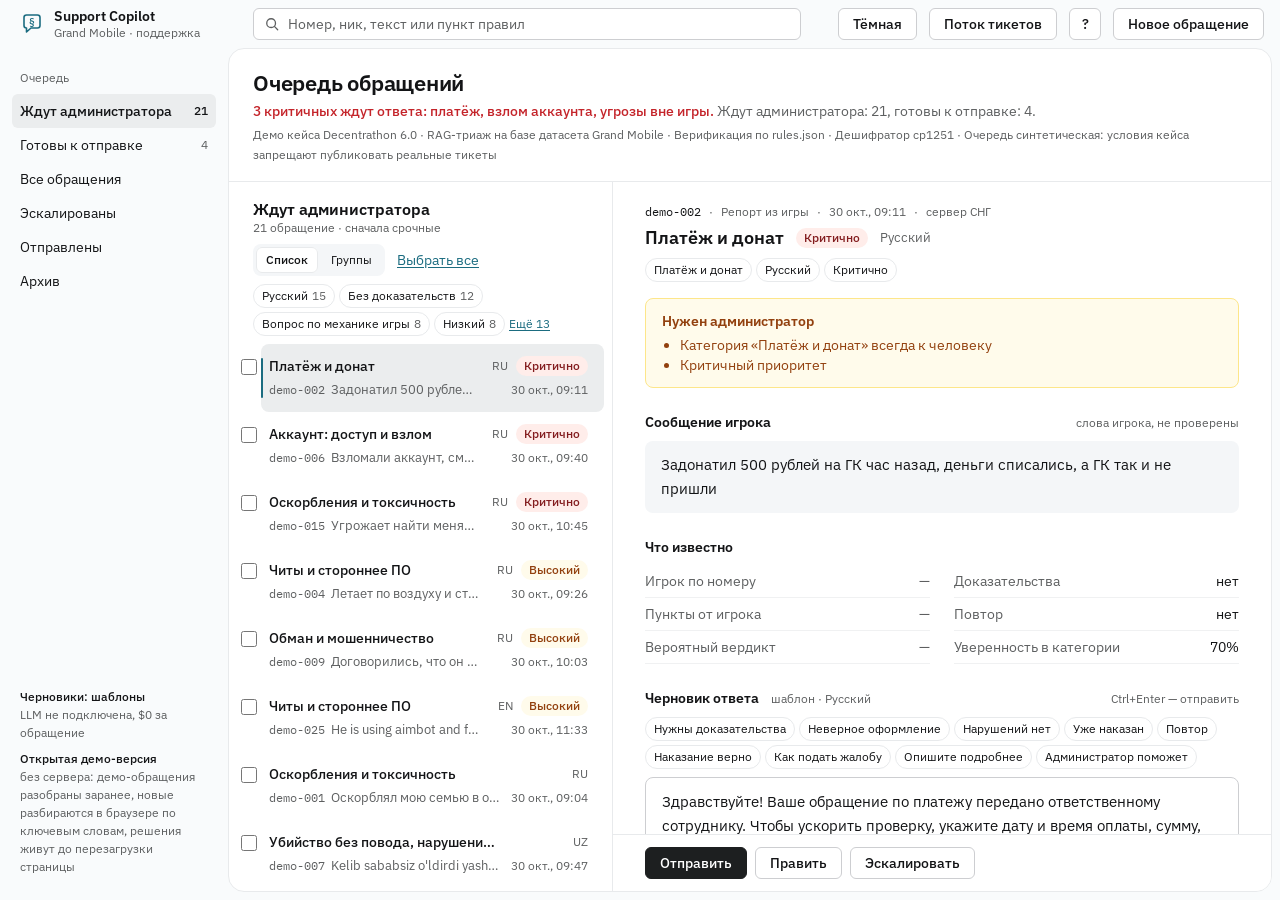
==== commit 8e506c14: "fix: очередь прямо в HTML, видна без JavaScript Co-Authored-By: Claude Opus 5.5 <noreply@anthropic.c" ====
--- a/index.html
+++ b/index.html
@@ -492,8 +492,8 @@
     </div>
     <nav>
       <div class="nav-label">Очередь</div>
-      <div id="nav"></div>
-      <div class="nav-label">Проверка</div>
+      <div id="nav"><button class="nav-item" aria-current="true"><span>Ждут администратора</span><span class="count">21</span></button><button class="nav-item" aria-current="false"><span>Готовы к отправке</span><span class="count">4</span></button><button class="nav-item" aria-current="false"><span>Все обращения</span></button><button class="nav-item" aria-current="false"><span>Эскалированы</span></button><button class="nav-item" aria-current="false"><span>Отправлены</span></button><button class="nav-item" aria-current="false"><span>Архив</span></button></div>
+      <div class="nav-label" hidden>Проверка</div>
       <div id="nav-tools"></div>
     </nav>
     <div class="sidebar-foot" id="mode"></div>
@@ -518,7 +518,7 @@
     <div class="title-row">
       <div>
         <h1 id="page-title">Очередь обращений</h1>
-        <p class="finding" id="finding">Загружаю очередь…</p>
+        <p class="finding" id="finding">3 критичных ждут ответа. Ждут администратора: 21, готовы к отправке: 4.</p>
         <p class="demo-note">Демо кейса Decentrathon 6.0 · RAG-триаж на базе датасета Grand Mobile · Верификация по rules.json · Дешифратор cp1251 · Очередь синтетическая: условия кейса запрещают публиковать реальные тикеты</p>
       </div>
       <p class="flash" id="flash" role="status" aria-live="polite"></p>
@@ -529,13 +529,15 @@
           <div class="list-head-row">
             <h2 id="list-title">Ждут администратора</h2>
           </div>
-          <span class="meta" id="list-meta"></span>
+          <span class="meta" id="list-meta">21 обращение · сначала срочные</span>
           <div class="list-tools" id="list-tools"></div>
           <div class="chips" id="chips"></div>
         </div>
-        <ul class="list" id="list" aria-label="Обращения"></ul>
+        <ul class="list" id="list" aria-label="Обращения"><li class="row-wrap"><input type="checkbox" class="row-check" aria-label="Выбрать demo-002"><button class="row" aria-current="true"><span class="row-title">Платёж и донат</span><span class="row-slots"><span class="row-lang">RU</span><span class="pill p0">Критично</span></span><span class="row-text"><span class="id">demo-002</span>Задонатил 500 рублей на ГК час назад, деньги списались, а ГК так и не пришли</span><span class="row-time">30 окт., 09:11</span></button></li><li class="row-wrap"><input type="checkbox" class="row-check" aria-label="Выбрать demo-006"><button class="row" aria-current="false"><span class="row-title">Аккаунт: доступ и взлом</span><span class="row-slots"><span class="row-lang">RU</span><span class="pill p0">Критично</span></span><span class="row-text"><span class="id">demo-006</span>Взломали аккаунт, сменили пароль, не могу зайти. Пропала машина и дом</span><span class="row-time">30 окт., 09:40</span></button></li><li class="row-wrap"><input type="checkbox" class="row-check" aria-label="Выбрать demo-015"><button class="row" aria-current="false"><span class="row-title">Оскорбления и токсичность</span><span class="row-slots"><span class="row-lang">RU</span><span class="pill p0">Критично</span></span><span class="row-text"><span class="id">demo-015</span>Угрожает найти меня в реале, пишет мой адрес в личку &lt;url&gt;</span><span class="row-time">30 окт., 10:45</span></button></li><li class="row-wrap"><input type="checkbox" class="row-check" aria-label="Выбрать demo-004"><button class="row" aria-current="false"><span class="row-title">Читы и стороннее ПО</span><span class="row-slots"><span class="row-lang">RU</span><span class="pill p1">Высокий</span></span><span class="row-text"><span class="id">demo-004</span>Летает по воздуху и стреляет через стены, на видео всё видно &lt;url&gt;</span><span class="row-time">30 окт., 09:26</span></button></li><li class="row-wrap"><input type="checkbox" class="row-check" aria-label="Выбрать demo-009"><button class="row" aria-current="false"><span class="row-title">Обман и мошенничество</span><span class="row-slots"><span class="row-lang">RU</span><span class="pill p1">Высокий</span></span><span class="row-text"><span class="id">demo-009</span>Договорились, что он продаст мне машину за 3 млн. Я перевёл деньги, он вышел из игры и машину не отдал &lt;url&gt;</span><span class="row-time">30 окт., 10:03</span></button></li><li class="row-wrap"><input type="checkbox" class="row-check" aria-label="Выбрать demo-025"><button class="row" aria-current="false"><span class="row-title">Читы и стороннее ПО</span><span class="row-slots"><span class="row-lang">EN</span><span class="pill p1">Высокий</span></span><span class="row-text"><span class="id">demo-025</span>He is using aimbot and flying, video here &lt;url&gt;</span><span class="row-time">30 окт., 11:33</span></button></li><li class="row-wrap"><input type="checkbox" class="row-check" aria-label="Выбрать demo-001"><button class="row" aria-current="false"><span class="row-title">Оскорбления и токсичность</span><span class="row-slots"><span class="row-lang">RU</span></span><span class="row-text"><span class="id">demo-001</span>Оскорблял мою семью в общем чате у мэрии, скрины прилагаю</span><span class="row-time">30 окт., 09:04</span></button></li><li class="row-wrap"><input type="checkbox" class="row-check" aria-label="Выбрать demo-007"><button class="row" aria-current="false"><span class="row-title">Убийство без повода, нарушение РП</span><span class="row-slots"><span class="row-lang">UZ</span></span><span class="row-text"><span class="id">demo-007</span>Kelib sababsiz o&#x27;ldirdi yashil zonada, bank oldida &lt;url&gt;</span><span class="row-time">30 окт., 09:47</span></button></li><li class="row-wrap"><input type="checkbox" class="row-check" aria-label="Выбрать demo-010"><button class="row" aria-current="false"><span class="row-title">Жалоба на администратора</span><span class="row-slots"><span class="row-lang">RU</span></span><span class="row-text"><span class="id">demo-010</span>Не согласен с баном на 3 дня, я ничего не нарушал, снимите наказание</span><span class="row-time">30 окт., 10:11</span></button></li><li class="row-wrap"><input type="checkbox" class="row-check" aria-label="Выбрать demo-011"><button class="row" aria-current="false"><span class="row-title">Просьба о помощи</span><span class="row-slots"><span class="row-lang">RU</span></span><span class="row-text"><span class="id">demo-011</span>застрял в текстурах у больницы, помогите выбраться</span><span class="row-time">30 окт., 10:18</span></button></li><li class="row-wrap"><input type="checkbox" class="row-check" aria-label="Выбрать demo-012"><button class="row" aria-current="false"><span class="row-title">Оскорбления и токсичность</span><span class="row-slots"><span class="row-lang">KK</span></span><span class="row-text"><span class="id">demo-012</span>Ол маған чатта анамды сөкті, скриншот бар</span><span class="row-time">30 окт., 10:24</span></button></li><li class="row-wrap"><input type="checkbox" class="row-check" aria-label="Выбрать demo-022"><button class="row" aria-current="false"><span class="row-title">Просьба о помощи</span><span class="row-slots"><span class="row-lang">KK</span></span><span class="row-text"><span class="id">demo-022</span>Мен ќазір текстурада тўрып ќалдым, кјмек беріѕіз</span><span class="row-time">30 окт., 11:20</span></button></li><li class="row-wrap"><input type="checkbox" class="row-check" aria-label="Выбрать demo-024"><button class="row" aria-current="false"><span class="row-title">Оскорбления и токсичность</span><span class="row-slots"><span class="row-lang">KK</span></span><span class="row-text"><span class="id">demo-024</span>Ол менің анамды балаѓаттады, скриншот бар</span><span class="row-time">30 окт., 11:28</span></button></li><li class="row-wrap"><input type="checkbox" class="row-check" aria-label="Выбрать demo-005"><button class="row" aria-current="false"><span class="row-title">Вопрос по механике игры</span><span class="row-slots"><span class="row-lang">RU</span></span><span class="row-text"><span class="id">demo-005</span>где взять лицензию на оружие?</span><span class="row-time">30 окт., 09:33</span></button></li><li class="row-wrap"><input type="checkbox" class="row-check" aria-label="Выбрать demo-016"><button class="row" aria-current="false"><span class="row-title">Вопрос по механике игры</span><span class="row-slots"><span class="row-lang">EN</span></span><span class="row-text"><span class="id">demo-016</span>how do I get a job in the police?</span><span class="row-time">30 окт., 10:52</span></button></li><li class="row-wrap"><input type="checkbox" class="row-check" aria-label="Выбрать demo-017"><button class="row" aria-current="false"><span class="row-title">Вопрос по механике игры</span><span class="row-slots"><span class="row-lang">RU</span></span><span class="row-text"><span class="id">demo-017</span>Машина не спавнится после обновления, пишет ошибку</span><span class="row-time">30 окт., 11:02</span></button></li><li class="row-wrap"><input type="checkbox" class="row-check" aria-label="Выбрать demo-018"><button class="row" aria-current="false"><span class="row-title">Вопрос по механике игры</span><span class="row-slots"><span class="row-lang">RU</span></span><span class="row-text"><span class="id">demo-018</span>Машина не спавнится после обновления, пишет ошибку</span><span class="row-time">30 окт., 11:05</span></button></li><li class="row-wrap"><input type="checkbox" class="row-check" aria-label="Выбрать demo-019"><button class="row" aria-current="false"><span class="row-title">Вопрос по механике игры</span><span class="row-slots"><span class="row-lang">RU</span></span><span class="row-text"><span class="id">demo-019</span>Машина не спавнится после обновления, пишет ошибку</span><span class="row-time">30 окт., 11:08</span></button></li><li class="row-wrap"><input type="checkbox" class="row-check" aria-label="Выбрать demo-020"><button class="row" aria-current="false"><span class="row-title">Вопрос по механике игры</span><span class="row-slots"><span class="row-lang">RU</span></span><span class="row-text"><span class="id">demo-020</span>Машина не спавнится после обновления, пишет ошибку</span><span class="row-time">30 окт., 11:11</span></button></li><li class="row-wrap"><input type="checkbox" class="row-check" aria-label="Выбрать demo-021"><button class="row" aria-current="false"><span class="row-title">Вопрос по механике игры</span><span class="row-slots"><span class="row-lang">RU</span></span><span class="row-text"><span class="id">demo-021</span>Машина не спавнится после обновления, пишет ошибку</span><span class="row-time">30 окт., 11:14</span></button></li><li class="row-wrap"><input type="checkbox" class="row-check" aria-label="Выбрать demo-023"><button class="row" aria-current="false"><span class="row-title">Вопрос по механике игры</span><span class="row-slots"><span class="row-lang">RU</span></span><span class="row-text"><span class="id">demo-023</span>как устроиться таксистом?</span><span class="row-time">30 окт., 11:24</span></button></li></ul>
       </section>
-      <section class="detail" id="detail" aria-label="Обращение"></section>
+      <section class="detail" id="detail" aria-label="Обращение"><div class="detail-body"><h2>Платёж и донат</h2><div class="decision human"><h3>Нужен администратор</h3><ul><li>Категория «платёж и донат» всегда к человеку</li><li>Критичный приоритет</li></ul></div><section class="block"><h3>Сообщение игрока</h3><p class="message">Задонатил 500 рублей на ГК час назад, деньги списались, а ГК так и не пришли</p></section><section class="block"><h3>Черновик ответа</h3><p class="message">Здравствуйте! Ваше обращение по платежу передано ответственному сотруднику. Чтобы ускорить проверку, укажите дату и время оплаты, сумму, способ оплаты и ник персонажа. Если есть чек, приложите его.
+
+С уважением, администрация Grand Mobile.</p></section></div><div class="actions"><button class="btn primary">Отправить</button><button class="btn">Править</button><button class="btn">Эскалировать</button></div></section>
     </div>
     <section class="tool" id="batch-view" aria-label="Загрузка обращений" hidden></section>
     <section class="tool" id="load-view" aria-label="Проверка нагрузки" hidden></section>
@@ -603,7 +605,7 @@
 </dialog>
 
 <script>
-window.SITE_DATA = {"items":[{"ticket":{"ticket_id":"demo-001","kind":"complaint","created_at":"2026-10-30T09:04:00","region":"cis","server_lang":"ru","reporter_hash":"demo-r01","reported_hash":"demo-x01","reported_nick":"Arman_Petrov","rule_refs_raw":"2.1","images_count":2,"messages":[{"role":"player","ts":"2026-10-30T09:04:00","text":"Оскорблял мою семью в общем чате у мэрии, скрины прилагаю"}]},"result":{"ticket_id":"demo-001","lang":"ru","category":"complaint.insult","priority":"p2","is_spam_or_duplicate":false,"extracted":{"nickname":"Arman_Petrov","rule_refs":["2.1"],"has_evidence":true,"server":"cis","reported_nick":"Arman_Petrov","player_ids":[],"rule_refs_claimed":["ОП 2.1"],"rule_refs_raw":"2.1","evidence":{"images_count":2,"links":0},"region":"cis"},"draft_reply":{"lang":"ru","text":"Здравствуйте! Ваша жалоба на игрока Arman_Petrov принята к рассмотрению. Предполагаемое нарушение: ОП 2.1. Администратор проверит доказательства и вынесет решение; жалобы рассматриваются в течение 48 часов.\n\nС уважением, администрация Grand Mobile.","cited":["2.1","ЖБ 1.4.1"]},"needs_human":true,"confidence":0.996,"reasons":["категория: модель (1.00)","приоритет: нарушение с доказательствами","вероятный вердикт: approved (0.88)","вердикт по доказательствам выносит администратор"],"language":"ru","is_spam":false,"is_duplicate":false,"duplicate_of":null,"draft":{"text":"Здравствуйте! Ваша жалоба на игрока Arman_Petrov принята к рассмотрению. Предполагаемое нарушение: ОП 2.1. Администратор проверит доказательства и вынесет решение; жалобы рассматриваются в течение 48 часов.\n\nС уважением, администрация Grand Mobile.","language":"ru","citations":[{"ref":"ОП 2.1","section":"Общие правила игры","quote":""},{"ref":"ЖБ 1.4.1","section":"Правила жалоб","quote":""}],"template":"complaint_review"},"needs_human_reasons":["вердикт по доказательствам выносит администратор"],"text_fix":null,"suggested_verdict":{"label":"approved","p":0.88}},"status":"new","final_text":null,"decided_at":null,"received_at":"2026-10-31T15:50:51","source":"demo","processing_ms":15.5},{"ticket":{"ticket_id":"demo-002","kind":"report","created_at":"2026-10-30T09:11:00","region":"cis","server_lang":"ru","reporter_hash":"demo-r02","messages":[{"role":"player","ts":"2026-10-30T09:11:00","text":"Задонатил 500 рублей на ГК час назад, деньги списались, а ГК так и не пришли"}]},"result":{"ticket_id":"demo-002","lang":"ru","category":"report.payment","priority":"p0","is_spam_or_duplicate":false,"extracted":{"nickname":null,"rule_refs":[],"has_evidence":false,"server":"cis","reported_nick":null,"player_ids":[],"rule_refs_claimed":[],"rule_refs_raw":null,"evidence":{"images_count":0,"links":0},"region":"cis"},"draft_reply":{"lang":"ru","text":"Здравствуйте! Ваше обращение по платежу передано ответственному сотруднику. Чтобы ускорить проверку, укажите дату и время оплаты, сумму, способ оплаты и ник персонажа. Если есть чек, приложите его.\n\nС уважением, администрация Grand Mobile.","cited":[]},"needs_human":true,"confidence":0.7,"reasons":["категория: ключевое слово «задонат»","приоритет: приоритет категории report.payment","категория report.payment всегда к человеку","критичный приоритет"],"language":"ru","is_spam":false,"is_duplicate":false,"duplicate_of":null,"draft":{"text":"Здравствуйте! Ваше обращение по платежу передано ответственному сотруднику. Чтобы ускорить проверку, укажите дату и время оплаты, сумму, способ оплаты и ник персонажа. Если есть чек, приложите его.\n\nС уважением, администрация Grand Mobile.","language":"ru","citations":[],"template":"payment"},"needs_human_reasons":["категория report.payment всегда к человеку","критичный приоритет"],"text_fix":null,"suggested_verdict":null},"status":"new","final_text":null,"decided_at":null,"received_at":"2026-10-31T15:50:51","source":"demo","processing_ms":0.6},{"ticket":{"ticket_id":"demo-003","kind":"complaint","created_at":"2026-10-30T09:18:00","region":"cis","server_lang":"ru","reporter_hash":"demo-r01","reported_hash":"demo-x01","reported_nick":"Arman_Petrov","rule_refs_raw":"2.1 оп","images_count":1,"messages":[{"role":"player","ts":"2026-10-30T09:18:00","text":"Повторно: снова оск родни в чате, скрин"}]},"result":{"ticket_id":"demo-003","lang":"ru","category":"complaint.insult","priority":"p2","is_spam_or_duplicate":true,"extracted":{"nickname":"Arman_Petrov","rule_refs":["2.1"],"has_evidence":true,"server":"cis","reported_nick":"Arman_Petrov","player_ids":[],"rule_refs_claimed":["ОП 2.1"],"rule_refs_raw":"2.1 оп","evidence":{"images_count":1,"links":0},"region":"cis"},"draft_reply":{"lang":"ru","text":"Здравствуйте! Эта жалоба повторяет уже поданную или рассмотренную (ЖБ 1.2.9). Пожалуйста, дождитесь ответа по первой жалобе и не отправляйте её повторно.\n\nС уважением, администрация Grand Mobile.","cited":["ЖБ 1.2.9"]},"needs_human":false,"confidence":0.999,"reasons":["категория: модель (1.00)","приоритет: нарушение с доказательствами","дубль обращения demo-001 за последний час","вероятный вердикт: approved (0.69)","можно ответить автоматически по шаблону"],"language":"ru","is_spam":false,"is_duplicate":true,"duplicate_of":"demo-001","draft":{"text":"Здравствуйте! Эта жалоба повторяет уже поданную или рассмотренную (ЖБ 1.2.9). Пожалуйста, дождитесь ответа по первой жалобе и не отправляйте её повторно.\n\nС уважением, администрация Grand Mobile.","language":"ru","citations":[{"ref":"ЖБ 1.2.9","section":"Правила жалоб","quote":""}],"template":"duplicate"},"needs_human_reasons":[],"text_fix":null,"suggested_verdict":{"label":"approved","p":0.686}},"status":"new","final_text":null,"decided_at":null,"received_at":"2026-10-31T15:50:51","source":"demo","processing_ms":3.0},{"ticket":{"ticket_id":"demo-004","kind":"complaint","created_at":"2026-10-30T09:26:00","region":"cis","server_lang":"ru","reporter_hash":"demo-r03","reported_hash":"demo-x02","reported_nick":"Ruslan_Volkov17","rule_refs_raw":"5.2","images_count":1,"messages":[{"role":"player","ts":"2026-10-30T09:26:00","text":"Летает по воздуху и стреляет через стены, на видео всё видно <url>"}]},"result":{"ticket_id":"demo-004","lang":"ru","category":"complaint.cheat","priority":"p1","is_spam_or_duplicate":false,"extracted":{"nickname":"Ruslan_Volkov17","rule_refs":["5.2"],"has_evidence":true,"server":"cis","reported_nick":"Ruslan_Volkov17","player_ids":[],"rule_refs_claimed":["ОП 5.2"],"rule_refs_raw":"5.2","evidence":{"images_count":1,"links":1},"region":"cis"},"draft_reply":{"lang":"ru","text":"Здравствуйте! Ваша жалоба на игрока Ruslan_Volkov17 принята к рассмотрению. Предполагаемое нарушение: ОП 5.2. Администратор проверит доказательства и вынесет решение; жалобы рассматриваются в течение 48 часов.\n\nС уважением, администрация Grand Mobile.","cited":["5.2","ЖБ 1.4.1"]},"needs_human":true,"confidence":0.999,"reasons":["категория: модель (1.00)","приоритет: приоритет категории complaint.cheat","вероятный вердикт: approved (0.61)","вердикт по доказательствам выносит администратор"],"language":"ru","is_spam":false,"is_duplicate":false,"duplicate_of":null,"draft":{"text":"Здравствуйте! Ваша жалоба на игрока Ruslan_Volkov17 принята к рассмотрению. Предполагаемое нарушение: ОП 5.2. Администратор проверит доказательства и вынесет решение; жалобы рассматриваются в течение 48 часов.\n\nС уважением, администрация Grand Mobile.","language":"ru","citations":[{"ref":"ОП 5.2","section":"Общие правила игры","quote":""},{"ref":"ЖБ 1.4.1","section":"Правила жалоб","quote":""}],"template":"complaint_review"},"needs_human_reasons":["вердикт по доказательствам выносит администратор"],"text_fix":null,"suggested_verdict":{"label":"approved","p":0.611}},"status":"new","final_text":null,"decided_at":null,"received_at":"2026-10-31T15:50:51","source":"demo","processing_ms":3.0},{"ticket":{"ticket_id":"demo-005","kind":"report","created_at":"2026-10-30T09:33:00","region":"cis","server_lang":"ru","reporter_hash":"demo-r04","messages":[{"role":"player","ts":"2026-10-30T09:33:00","text":"где взять лицензию на оружие?"}]},"result":{"ticket_id":"demo-005","lang":"ru","category":"report.question","priority":"p3","is_spam_or_duplicate":false,"extracted":{"nickname":null,"rule_refs":[],"has_evidence":false,"server":"cis","reported_nick":null,"player_ids":[],"rule_refs_claimed":[],"rule_refs_raw":null,"evidence":{"images_count":0,"links":0},"region":"cis"},"draft_reply":{"lang":"ru","text":"Здравствуйте! Спасибо за вопрос. Уточните, пожалуйста, детали (сервер, что именно вы пытаетесь сделать), и администратор подскажет. Для общих вопросов также можно использовать Discord-сервер игры.\n\nС уважением, администрация Grand Mobile.","cited":[]},"needs_human":true,"confidence":0.983,"reasons":["категория: модель (0.98)","приоритет: приоритет категории report.question","ответ на вопрос требует знаний администратора"],"language":"ru","is_spam":false,"is_duplicate":false,"duplicate_of":null,"draft":{"text":"Здравствуйте! Спасибо за вопрос. Уточните, пожалуйста, детали (сервер, что именно вы пытаетесь сделать), и администратор подскажет. Для общих вопросов также можно использовать Discord-сервер игры.\n\nС уважением, администрация Grand Mobile.","language":"ru","citations":[],"template":"question"},"needs_human_reasons":["ответ на вопрос требует знаний администратора"],"text_fix":null,"suggested_verdict":null},"status":"new","final_text":null,"decided_at":null,"received_at":"2026-10-31T15:50:51","source":"demo","processing_ms":3.1},{"ticket":{"ticket_id":"demo-006","kind":"report","created_at":"2026-10-30T09:40:00","region":"cis","server_lang":"ru","reporter_hash":"demo-r05","messages":[{"role":"player","ts":"2026-10-30T09:40:00","text":"Взломали аккаунт, сменили пароль, не могу зайти. Пропала машина и дом"}]},"result":{"ticket_id":"demo-006","lang":"ru","category":"report.account","priority":"p0","is_spam_or_duplicate":false,"extracted":{"nickname":null,"rule_refs":[],"has_evidence":false,"server":"cis","reported_nick":null,"player_ids":[],"rule_refs_claimed":[],"rule_refs_raw":null,"evidence":{"images_count":0,"links":0},"region":"cis"},"draft_reply":{"lang":"ru","text":"Здравствуйте! Ваше обращение передано администрации. Никому не сообщайте пароль и коды подтверждения. Обратите внимание: игрок сам отвечает за сохранность аккаунта и имущества (ОП 1.4), поэтому решение по вашей ситуации примет администратор после проверки.\n\nС уважением, администрация Grand Mobile.","cited":["1.4"]},"needs_human":true,"confidence":0.7,"reasons":["категория: ключевое слово «взлом»","приоритет: приоритет категории report.account","категория report.account всегда к человеку","критичный приоритет"],"language":"ru","is_spam":false,"is_duplicate":false,"duplicate_of":null,"draft":{"text":"Здравствуйте! Ваше обращение передано администрации. Никому не сообщайте пароль и коды подтверждения. Обратите внимание: игрок сам отвечает за сохранность аккаунта и имущества (ОП 1.4), поэтому решение по вашей ситуации примет администратор после проверки.\n\nС уважением, администрация Grand Mobile.","language":"ru","citations":[{"ref":"ОП 1.4","section":"Общие правила игры","quote":""}],"template":"account"},"needs_human_reasons":["категория report.account всегда к человеку","критичный приоритет"],"text_fix":null,"suggested_verdict":null},"status":"new","final_text":null,"decided_at":null,"received_at":"2026-10-31T15:50:51","source":"demo","processing_ms":0.1},{"ticket":{"ticket_id":"demo-007","kind":"complaint","created_at":"2026-10-30T09:47:00","region":"uz","server_lang":"uz","reporter_hash":"demo-r06","reported_hash":"demo-x03","reported_nick":"Aziz_Karimov4","rule_refs_raw":"1.1 gz","images_count":1,"messages":[{"role":"player","ts":"2026-10-30T09:47:00","text":"Kelib sababsiz o'ldirdi yashil zonada, bank oldida <url>"}]},"result":{"ticket_id":"demo-007","lang":"uz","category":"complaint.dm","priority":"p2","is_spam_or_duplicate":false,"extracted":{"nickname":"Aziz_Karimov4","rule_refs":["GZ 1.1"],"has_evidence":true,"server":"uz","reported_nick":"Aziz_Karimov4","player_ids":[],"rule_refs_claimed":["GZ 1.1"],"rule_refs_raw":"1.1 gz","evidence":{"images_count":1,"links":1},"region":"uz"},"draft_reply":{"lang":"uz","text":"Assalomu alaykum! Shikoyatni ko'rib chiqish uchun taqdim etilgan materiallar yetarli emas. Qoidabuzarlik aniq ko'rinadigan to'liq, kesilmagan video yoki skrinshotlarni ilova qiling va nima bo'lganini yozing (ЖБ 1.2.2, ЖБ 1.3.1).\n\nHurmat bilan, Grand Mobile ma'muriyati.","cited":["ЖБ 1.2.2","ЖБ 1.3.1"]},"needs_human":true,"confidence":0.999,"reasons":["категория: модель (1.00)","приоритет: нарушение с доказательствами","вероятный вердикт: need_evidence (0.97)","черновик по вероятному вердикту, нужно подтверждение администратора"],"language":"uz","is_spam":false,"is_duplicate":false,"duplicate_of":null,"draft":{"text":"Assalomu alaykum! Shikoyatni ko'rib chiqish uchun taqdim etilgan materiallar yetarli emas. Qoidabuzarlik aniq ko'rinadigan to'liq, kesilmagan video yoki skrinshotlarni ilova qiling va nima bo'lganini yozing (ЖБ 1.2.2, ЖБ 1.3.1).\n\nHurmat bilan, Grand Mobile ma'muriyati.","language":"uz","citations":[{"ref":"ЖБ 1.2.2","section":"Правила жалоб","quote":""},{"ref":"ЖБ 1.3.1","section":"Правила жалоб","quote":""}],"template":"complaint_no_evidence"},"needs_human_reasons":["черновик по вероятному вердикту, нужно подтверждение администратора"],"text_fix":null,"suggested_verdict":{"label":"need_evidence","p":0.966}},"status":"new","final_text":null,"decided_at":null,"received_at":"2026-10-31T15:50:51","source":"demo","processing_ms":3.4},{"ticket":{"ticket_id":"demo-008","kind":"report","created_at":"2026-10-30T09:52:00","region":"cis","server_lang":"ru","reporter_hash":"demo-r07","messages":[{"role":"player","ts":"2026-10-30T09:52:00","text":"+"}]},"result":{"ticket_id":"demo-008","lang":"ru","category":"report.offtopic","priority":"p3","is_spam_or_duplicate":true,"extracted":{"nickname":null,"rule_refs":[],"has_evidence":false,"server":"cis","reported_nick":null,"player_ids":[],"rule_refs_claimed":[],"rule_refs_raw":null,"evidence":{"images_count":0,"links":0},"region":"cis"},"draft_reply":{"lang":"ru","text":"Здравствуйте! Пожалуйста, опишите ваш вопрос или проблему подробнее, чтобы мы могли помочь. Репорт предназначен для вопросов и помощи по игре, оффтоп и флуд в репорт запрещены (ОП 3.1).\n\nС уважением, администрация Grand Mobile.","cited":["3.1"]},"needs_human":false,"confidence":0.9,"reasons":["категория: пустое или служебное сообщение","приоритет: приоритет категории report.offtopic","спам: пустое сообщение без содержания","можно ответить автоматически по шаблону"],"language":"ru","is_spam":true,"is_duplicate":false,"duplicate_of":null,"draft":{"text":"Здравствуйте! Пожалуйста, опишите ваш вопрос или проблему подробнее, чтобы мы могли помочь. Репорт предназначен для вопросов и помощи по игре, оффтоп и флуд в репорт запрещены (ОП 3.1).\n\nС уважением, администрация Grand Mobile.","language":"ru","citations":[{"ref":"ОП 3.1","section":"Общие правила игры","quote":""}],"template":"offtopic"},"needs_human_reasons":[],"text_fix":null,"suggested_verdict":null},"status":"new","final_text":null,"decided_at":null,"received_at":"2026-10-31T15:50:51","source":"demo","processing_ms":0.1},{"ticket":{"ticket_id":"demo-009","kind":"complaint","created_at":"2026-10-30T10:03:00","region":"cis","server_lang":"ru","reporter_hash":"demo-r08","reported_hash":"demo-x04","reported_nick":"Igor_Smirnov8","rule_refs_raw":"4.1","images_count":2,"messages":[{"role":"player","ts":"2026-10-30T10:03:00","text":"Договорились, что он продаст мне машину за 3 млн. Я перевёл деньги, он вышел из игры и машину не отдал <url>"}]},"result":{"ticket_id":"demo-009","lang":"ru","category":"complaint.scam","priority":"p1","is_spam_or_duplicate":false,"extracted":{"nickname":"Igor_Smirnov8","rule_refs":["4.1"],"has_evidence":true,"server":"cis","reported_nick":"Igor_Smirnov8","player_ids":[],"rule_refs_claimed":["ОП 4.1"],"rule_refs_raw":"4.1","evidence":{"images_count":2,"links":1},"region":"cis"},"draft_reply":{"lang":"ru","text":"Здравствуйте! Ваша жалоба на игрока Igor_Smirnov8 принята к рассмотрению. Предполагаемое нарушение: ОП 4.1. Администратор проверит доказательства и вынесет решение; жалобы рассматриваются в течение 48 часов.\n\nС уважением, администрация Grand Mobile.","cited":["4.1","ЖБ 1.4.1"]},"needs_human":true,"confidence":0.996,"reasons":["категория: модель (1.00)","приоритет: приоритет категории complaint.scam","вероятный вердикт: need_evidence (0.57)","вердикт по доказательствам выносит администратор"],"language":"ru","is_spam":false,"is_duplicate":false,"duplicate_of":null,"draft":{"text":"Здравствуйте! Ваша жалоба на игрока Igor_Smirnov8 принята к рассмотрению. Предполагаемое нарушение: ОП 4.1. Администратор проверит доказательства и вынесет решение; жалобы рассматриваются в течение 48 часов.\n\nС уважением, администрация Grand Mobile.","language":"ru","citations":[{"ref":"ОП 4.1","section":"Общие правила игры","quote":""},{"ref":"ЖБ 1.4.1","section":"Правила жалоб","quote":""}],"template":"complaint_review"},"needs_human_reasons":["вердикт по доказательствам выносит администратор"],"text_fix":null,"suggested_verdict":{"label":"need_evidence","p":0.57}},"status":"new","final_text":null,"decided_at":null,"received_at":"2026-10-31T15:50:51","source":"demo","processing_ms":3.2},{"ticket":{"ticket_id":"demo-010","kind":"complaint","created_at":"2026-10-30T10:11:00","region":"cis","server_lang":"ru","reporter_hash":"demo-r09","reported_hash":"demo-x05","reported_nick":"Pavel_Orlov22","rule_refs_raw":"","images_count":1,"messages":[{"role":"player","ts":"2026-10-30T10:11:00","text":"Не согласен с баном на 3 дня, я ничего не нарушал, снимите наказание"}]},"result":{"ticket_id":"demo-010","lang":"ru","category":"complaint.admin","priority":"p2","is_spam_or_duplicate":false,"extracted":{"nickname":"Pavel_Orlov22","rule_refs":[],"has_evidence":true,"server":"cis","reported_nick":"Pavel_Orlov22","player_ids":[],"rule_refs_claimed":[],"rule_refs_raw":"","evidence":{"images_count":1,"links":0},"region":"cis"},"draft_reply":{"lang":"ru","text":"Здравствуйте! Ваше обращение по наказанию передано старшей администрации. Решение о наказании пересматривает администрация после проверки. Приложите скриншот выданного наказания и опишите ситуацию; жалобы на действия администраторов подаются в течение 2 дней (ОП 3.4, ЖБ 1.3.1).\n\nС уважением, администрация Grand Mobile.","cited":["3.4","ЖБ 1.3.1"]},"needs_human":true,"confidence":1.0,"reasons":["категория: модель (1.00)","приоритет: приоритет категории complaint.admin","вероятный вердикт: appeal_rejected (0.58)","категория complaint.admin всегда к человеку","просьба о возврате или снятии наказания"],"language":"ru","is_spam":false,"is_duplicate":false,"duplicate_of":null,"draft":{"text":"Здравствуйте! Ваше обращение по наказанию передано старшей администрации. Решение о наказании пересматривает администрация после проверки. Приложите скриншот выданного наказания и опишите ситуацию; жалобы на действия администраторов подаются в течение 2 дней (ОП 3.4, ЖБ 1.3.1).\n\nС уважением, администрация Grand Mobile.","language":"ru","citations":[{"ref":"ОП 3.4","section":"Общие правила игры","quote":""},{"ref":"ЖБ 1.3.1","section":"Правила жалоб","quote":""}],"template":"appeal"},"needs_human_reasons":["категория complaint.admin всегда к человеку","просьба о возврате или снятии наказания"],"text_fix":null,"suggested_verdict":{"label":"appeal_rejected","p":0.579}},"status":"new","final_text":null,"decided_at":null,"received_at":"2026-10-31T15:50:51","source":"demo","processing_ms":3.4},{"ticket":{"ticket_id":"demo-011","kind":"report","created_at":"2026-10-30T10:18:00","region":"cis","server_lang":"ru","reporter_hash":"demo-r10","messages":[{"role":"player","ts":"2026-10-30T10:18:00","text":"застрял в текстурах у больницы, помогите выбраться"}]},"result":{"ticket_id":"demo-011","lang":"ru","category":"report.help","priority":"p2","is_spam_or_duplicate":false,"extracted":{"nickname":null,"rule_refs":[],"has_evidence":false,"server":"cis","reported_nick":null,"player_ids":[],"rule_refs_claimed":[],"rule_refs_raw":null,"evidence":{"images_count":0,"links":0},"region":"cis"},"draft_reply":{"lang":"ru","text":"Здравствуйте! Ваш запрос получен, администратор подключится и постарается помочь. Если ситуация изменилась, напишите, где именно вы находитесь и что произошло.\n\nС уважением, администрация Grand Mobile.","cited":[]},"needs_human":true,"confidence":1.0,"reasons":["категория: модель (1.00)","приоритет: приоритет категории report.help","нужны действия администратора в игре"],"language":"ru","is_spam":false,"is_duplicate":false,"duplicate_of":null,"draft":{"text":"Здравствуйте! Ваш запрос получен, администратор подключится и постарается помочь. Если ситуация изменилась, напишите, где именно вы находитесь и что произошло.\n\nС уважением, администрация Grand Mobile.","language":"ru","citations":[],"template":"help"},"needs_human_reasons":["нужны действия администратора в игре"],"text_fix":null,"suggested_verdict":null},"status":"new","final_text":null,"decided_at":null,"received_at":"2026-10-31T15:50:51","source":"demo","processing_ms":1.6},{"ticket":{"ticket_id":"demo-012","kind":"complaint","created_at":"2026-10-30T10:24:00","region":"kz","server_lang":"kk","reporter_hash":"demo-r11","reported_hash":"demo-x06","reported_nick":"Dana_Nurlanova","rule_refs_raw":"2.1","images_count":1,"messages":[{"role":"player","ts":"2026-10-30T10:24:00","text":"Ол маған чатта анамды сөкті, скриншот бар"}]},"result":{"ticket_id":"demo-012","lang":"kk","category":"complaint.insult","priority":"p2","is_spam_or_duplicate":false,"extracted":{"nickname":"Dana_Nurlanova","rule_refs":["2.1"],"has_evidence":true,"server":"kz","reported_nick":"Dana_Nurlanova","player_ids":[],"rule_refs_claimed":["ОП 2.1"],"rule_refs_raw":"2.1","evidence":{"images_count":1,"links":0},"region":"kz"},"draft_reply":{"lang":"kk","text":"Сәлеметсіз бе! Шағымыңыз (Dana_Nurlanova ойыншысына) қарауға қабылданды. Болжамды бұзушылық: ОП 2.1. Әкімші дәлелдерді тексеріп, шешім шығарады; шағымдар 48 сағат ішінде қаралады.\n\nҚұрметпен, Grand Mobile әкімшілігі.","cited":["2.1","ЖБ 1.4.1"]},"needs_human":true,"confidence":0.934,"reasons":["категория: модель (0.93)","приоритет: нарушение с доказательствами","вероятный вердикт: need_evidence (0.49)","вердикт по доказательствам выносит администратор"],"language":"kk","is_spam":false,"is_duplicate":false,"duplicate_of":null,"draft":{"text":"Сәлеметсіз бе! Шағымыңыз (Dana_Nurlanova ойыншысына) қарауға қабылданды. Болжамды бұзушылық: ОП 2.1. Әкімші дәлелдерді тексеріп, шешім шығарады; шағымдар 48 сағат ішінде қаралады.\n\nҚұрметпен, Grand Mobile әкімшілігі.","language":"kk","citations":[{"ref":"ОП 2.1","section":"Общие правила игры","quote":""},{"ref":"ЖБ 1.4.1","section":"Правила жалоб","quote":""}],"template":"complaint_review"},"needs_human_reasons":["вердикт по доказательствам выносит администратор"],"text_fix":null,"suggested_verdict":{"label":"need_evidence","p":0.489}},"status":"new","final_text":null,"decided_at":null,"received_at":"2026-10-31T15:50:51","source":"demo","processing_ms":3.0},{"ticket":{"ticket_id":"demo-013","kind":"complaint","created_at":"2026-10-30T10:31:00","region":"cis","server_lang":"ru","reporter_hash":"demo-r12","rule_refs_raw":"жб","images_count":0,"messages":[{"role":"player","ts":"2026-10-30T10:31:00","text":"жб"}]},"result":{"ticket_id":"demo-013","lang":"ru","category":"complaint.invalid","priority":"p3","is_spam_or_duplicate":false,"extracted":{"nickname":null,"rule_refs":[],"has_evidence":false,"server":"cis","reported_nick":null,"player_ids":[],"rule_refs_claimed":[],"rule_refs_raw":"жб","evidence":{"images_count":0,"links":0},"region":"cis"},"draft_reply":{"lang":"ru","text":"Здравствуйте! Жалоба оформлена не по правилам: в ней должно быть точное и понятное описание произошедшего и доказательства (ЖБ 1.2.3, ЖБ 1.3.1). Раздел жалоб не предназначен для вопросов и обсуждений, для них используйте репорт или Discord-сервер игры.\n\nС уважением, администрация Grand Mobile.","cited":["ЖБ 1.2.3","ЖБ 1.3.1"]},"needs_human":false,"confidence":0.85,"reasons":["категория: нет описания и доказательств","приоритет: приоритет категории complaint.invalid","вероятный вердикт: invalid_format (0.36)","можно ответить автоматически по шаблону"],"language":"ru","is_spam":false,"is_duplicate":false,"duplicate_of":null,"draft":{"text":"Здравствуйте! Жалоба оформлена не по правилам: в ней должно быть точное и понятное описание произошедшего и доказательства (ЖБ 1.2.3, ЖБ 1.3.1). Раздел жалоб не предназначен для вопросов и обсуждений, для них используйте репорт или Discord-сервер игры.\n\nС уважением, администрация Grand Mobile.","language":"ru","citations":[{"ref":"ЖБ 1.2.3","section":"Правила жалоб","quote":""},{"ref":"ЖБ 1.3.1","section":"Правила жалоб","quote":""}],"template":"complaint_invalid"},"needs_human_reasons":[],"text_fix":null,"suggested_verdict":{"label":"invalid_format","p":0.356}},"status":"new","final_text":null,"decided_at":null,"received_at":"2026-10-31T15:50:51","source":"demo","processing_ms":2.5},{"ticket":{"ticket_id":"demo-014","kind":"report","created_at":"2026-10-30T10:38:00","region":"cis","server_lang":"ru","reporter_hash":"demo-r13","messages":[{"role":"player","ts":"2026-10-30T10:38:00","text":"123 дм у спавна, помогите"}]},"result":{"ticket_id":"demo-014","lang":"ru","category":"report.complaint","priority":"p2","is_spam_or_duplicate":false,"extracted":{"nickname":null,"rule_refs":[],"has_evidence":false,"server":"cis","reported_nick":null,"player_ids":["123"],"rule_refs_claimed":[],"rule_refs_raw":null,"evidence":{"images_count":0,"links":0},"region":"cis"},"draft_reply":{"lang":"ru","text":"Здравствуйте! Если игрок нарушает правила, подайте жалобу через лаунчер. В жалобе нужны точное описание ситуации и полные доказательства: видео или скриншоты (ЖБ 1.3.1). Без доказательств администрация не может наказать игрока.\n\nС уважением, администрация Grand Mobile.","cited":["ЖБ 1.3.1"]},"needs_human":false,"confidence":0.998,"reasons":["категория: модель (1.00)","приоритет: приоритет категории report.complaint","можно ответить автоматически по шаблону"],"language":"ru","is_spam":false,"is_duplicate":false,"duplicate_of":null,"draft":{"text":"Здравствуйте! Если игрок нарушает правила, подайте жалобу через лаунчер. В жалобе нужны точное описание ситуации и полные доказательства: видео или скриншоты (ЖБ 1.3.1). Без доказательств администрация не может наказать игрока.\n\nС уважением, администрация Grand Mobile.","language":"ru","citations":[{"ref":"ЖБ 1.3.1","section":"Правила жалоб","quote":""}],"template":"report_complaint"},"needs_human_reasons":[],"text_fix":null,"suggested_verdict":null},"status":"new","final_text":null,"decided_at":null,"received_at":"2026-10-31T15:50:51","source":"demo","processing_ms":2.3},{"ticket":{"ticket_id":"demo-015","kind":"complaint","created_at":"2026-10-30T10:45:00","region":"cis","server_lang":"ru","reporter_hash":"demo-r14","reported_hash":"demo-x07","reported_nick":"Oleg_Frost3","rule_refs_raw":"2.6","images_count":1,"messages":[{"role":"player","ts":"2026-10-30T10:45:00","text":"Угрожает найти меня в реале, пишет мой адрес в личку <url>"}]},"result":{"ticket_id":"demo-015","lang":"ru","category":"complaint.insult","priority":"p0","is_spam_or_duplicate":false,"extracted":{"nickname":"Oleg_Frost3","rule_refs":["2.6"],"has_evidence":true,"server":"cis","reported_nick":"Oleg_Frost3","player_ids":[],"rule_refs_claimed":["ОП 2.6"],"rule_refs_raw":"2.6","evidence":{"images_count":1,"links":1},"region":"cis"},"draft_reply":{"lang":"ru","text":"Здравствуйте! Ваша жалоба на игрока Oleg_Frost3 принята к рассмотрению. Предполагаемое нарушение: ОП 2.6. Администратор проверит доказательства и вынесет решение; жалобы рассматриваются в течение 48 часов.\n\nС уважением, администрация Grand Mobile.","cited":["2.6","ЖБ 1.4.1"]},"needs_human":true,"confidence":0.982,"reasons":["категория: модель (0.98)","приоритет: угрозы вне игры или массовая проблема","вероятный вердикт: approved (0.79)","вердикт по доказательствам выносит администратор","критичный приоритет"],"language":"ru","is_spam":false,"is_duplicate":false,"duplicate_of":null,"draft":{"text":"Здравствуйте! Ваша жалоба на игрока Oleg_Frost3 принята к рассмотрению. Предполагаемое нарушение: ОП 2.6. Администратор проверит доказательства и вынесет решение; жалобы рассматриваются в течение 48 часов.\n\nС уважением, администрация Grand Mobile.","language":"ru","citations":[{"ref":"ОП 2.6","section":"Общие правила игры","quote":""},{"ref":"ЖБ 1.4.1","section":"Правила жалоб","quote":""}],"template":"complaint_review"},"needs_human_reasons":["вердикт по доказательствам выносит администратор","критичный приоритет"],"text_fix":null,"suggested_verdict":{"label":"approved","p":0.787}},"status":"new","final_text":null,"decided_at":null,"received_at":"2026-10-31T15:50:51","source":"demo","processing_ms":3.6},{"ticket":{"ticket_id":"demo-016","kind":"report","created_at":"2026-10-30T10:52:00","region":"cis","server_lang":"ru","reporter_hash":"demo-r15","messages":[{"role":"player","ts":"2026-10-30T10:52:00","text":"how do I get a job in the police?"}]},"result":{"ticket_id":"demo-016","lang":"en","category":"report.question","priority":"p3","is_spam_or_duplicate":false,"extracted":{"nickname":null,"rule_refs":[],"has_evidence":false,"server":"cis","reported_nick":null,"player_ids":[],"rule_refs_claimed":[],"rule_refs_raw":null,"evidence":{"images_count":0,"links":0},"region":"cis"},"draft_reply":{"lang":"en","text":"Hello! Thank you for your question. Please add details (server, what exactly you are trying to do) and an administrator will help. For general questions you can also use the game's Discord server.\n\nBest regards, Grand Mobile administration.","cited":[]},"needs_human":true,"confidence":0.85,"reasons":["категория: вопрос со знаком «?»","приоритет: приоритет категории report.question","ответ на вопрос требует знаний администратора"],"language":"en","is_spam":false,"is_duplicate":false,"duplicate_of":null,"draft":{"text":"Hello! Thank you for your question. Please add details (server, what exactly you are trying to do) and an administrator will help. For general questions you can also use the game's Discord server.\n\nBest regards, Grand Mobile administration.","language":"en","citations":[],"template":"question"},"needs_human_reasons":["ответ на вопрос требует знаний администратора"],"text_fix":null,"suggested_verdict":null},"status":"new","final_text":null,"decided_at":null,"received_at":"2026-10-31T15:50:51","source":"demo","processing_ms":0.2},{"ticket":{"ticket_id":"demo-017","kind":"report","created_at":"2026-10-30T11:02:00","region":"cis","server_lang":"ru","reporter_hash":"demo-r20","messages":[{"role":"player","ts":"2026-10-30T11:02:00","text":"Машина не спавнится после обновления, пишет ошибку"}]},"result":{"ticket_id":"demo-017","lang":"ru","category":"report.question","priority":"p3","is_spam_or_duplicate":false,"extracted":{"nickname":null,"rule_refs":[],"has_evidence":false,"server":"cis","reported_nick":null,"player_ids":[],"rule_refs_claimed":[],"rule_refs_raw":null,"evidence":{"images_count":0,"links":0},"region":"cis"},"draft_reply":{"lang":"ru","text":"Здравствуйте! Спасибо за вопрос. Уточните, пожалуйста, детали (сервер, что именно вы пытаетесь сделать), и администратор подскажет. Для общих вопросов также можно использовать Discord-сервер игры.\n\nС уважением, администрация Grand Mobile.","cited":[]},"needs_human":true,"confidence":0.46,"reasons":["категория: модель (0.46)","приоритет: приоритет категории report.question","ответ на вопрос требует знаний администратора","низкая уверенность (0.46)"],"language":"ru","is_spam":false,"is_duplicate":false,"duplicate_of":null,"draft":{"text":"Здравствуйте! Спасибо за вопрос. Уточните, пожалуйста, детали (сервер, что именно вы пытаетесь сделать), и администратор подскажет. Для общих вопросов также можно использовать Discord-сервер игры.\n\nС уважением, администрация Grand Mobile.","language":"ru","citations":[],"template":"question"},"needs_human_reasons":["ответ на вопрос требует знаний администратора","низкая уверенность (0.46)"],"text_fix":null,"suggested_verdict":null},"status":"new","final_text":null,"decided_at":null,"received_at":"2026-10-31T15:50:51","source":"demo","processing_ms":1.5},{"ticket":{"ticket_id":"demo-018","kind":"report","created_at":"2026-10-30T11:05:00","region":"cis","server_lang":"ru","reporter_hash":"demo-r20","messages":[{"role":"player","ts":"2026-10-30T11:05:00","text":"Машина не спавнится после обновления, пишет ошибку"}]},"result":{"ticket_id":"demo-018","lang":"ru","category":"report.question","priority":"p3","is_spam_or_duplicate":true,"extracted":{"nickname":null,"rule_refs":[],"has_evidence":false,"server":"cis","reported_nick":null,"player_ids":[],"rule_refs_claimed":[],"rule_refs_raw":null,"evidence":{"images_count":0,"links":0},"region":"cis"},"draft_reply":{"lang":"ru","text":"Здравствуйте! Спасибо за вопрос. Уточните, пожалуйста, детали (сервер, что именно вы пытаетесь сделать), и администратор подскажет. Для общих вопросов также можно использовать Discord-сервер игры.\n\nС уважением, администрация Grand Mobile.","cited":[]},"needs_human":true,"confidence":0.46,"reasons":["категория: модель (0.46)","приоритет: приоритет категории report.question","дубль обращения demo-017 за последний час","ответ на вопрос требует знаний администратора","низкая уверенность (0.46)"],"language":"ru","is_spam":false,"is_duplicate":true,"duplicate_of":"demo-017","draft":{"text":"Здравствуйте! Спасибо за вопрос. Уточните, пожалуйста, детали (сервер, что именно вы пытаетесь сделать), и администратор подскажет. Для общих вопросов также можно использовать Discord-сервер игры.\n\nС уважением, администрация Grand Mobile.","language":"ru","citations":[],"template":"question"},"needs_human_reasons":["ответ на вопрос требует знаний администратора","низкая уверенность (0.46)"],"text_fix":null,"suggested_verdict":null},"status":"new","final_text":null,"decided_at":null,"received_at":"2026-10-31T15:50:51","source":"demo","processing_ms":1.4},{"ticket":{"ticket_id":"demo-019","kind":"report","created_at":"2026-10-30T11:08:00","region":"cis","server_lang":"ru","reporter_hash":"demo-r20","messages":[{"role":"player","ts":"2026-10-30T11:08:00","text":"Машина не спавнится после обновления, пишет ошибку"}]},"result":{"ticket_id":"demo-019","lang":"ru","category":"report.question","priority":"p3","is_spam_or_duplicate":true,"extracted":{"nickname":null,"rule_refs":[],"has_evidence":false,"server":"cis","reported_nick":null,"player_ids":[],"rule_refs_claimed":[],"rule_refs_raw":null,"evidence":{"images_count":0,"links":0},"region":"cis"},"draft_reply":{"lang":"ru","text":"Здравствуйте! Спасибо за вопрос. Уточните, пожалуйста, детали (сервер, что именно вы пытаетесь сделать), и администратор подскажет. Для общих вопросов также можно использовать Discord-сервер игры.\n\nС уважением, администрация Grand Mobile.","cited":[]},"needs_human":true,"confidence":0.46,"reasons":["категория: модель (0.46)","приоритет: приоритет категории report.question","дубль обращения demo-017 за последний час","ответ на вопрос требует знаний администратора","низкая уверенность (0.46)"],"language":"ru","is_spam":false,"is_duplicate":true,"duplicate_of":"demo-017","draft":{"text":"Здравствуйте! Спасибо за вопрос. Уточните, пожалуйста, детали (сервер, что именно вы пытаетесь сделать), и администратор подскажет. Для общих вопросов также можно использовать Discord-сервер игры.\n\nС уважением, администрация Grand Mobile.","language":"ru","citations":[],"template":"question"},"needs_human_reasons":["ответ на вопрос требует знаний администратора","низкая уверенность (0.46)"],"text_fix":null,"suggested_verdict":null},"status":"new","final_text":null,"decided_at":null,"received_at":"2026-10-31T15:50:51","source":"demo","processing_ms":1.4},{"ticket":{"ticket_id":"demo-020","kind":"report","created_at":"2026-10-30T11:11:00","region":"cis","server_lang":"ru","reporter_hash":"demo-r20","messages":[{"role":"player","ts":"2026-10-30T11:11:00","text":"Машина не спавнится после обновления, пишет ошибку"}]},"result":{"ticket_id":"demo-020","lang":"ru","category":"report.question","priority":"p3","is_spam_or_duplicate":true,"extracted":{"nickname":null,"rule_refs":[],"has_evidence":false,"server":"cis","reported_nick":null,"player_ids":[],"rule_refs_claimed":[],"rule_refs_raw":null,"evidence":{"images_count":0,"links":0},"region":"cis"},"draft_reply":{"lang":"ru","text":"Здравствуйте! Спасибо за вопрос. Уточните, пожалуйста, детали (сервер, что именно вы пытаетесь сделать), и администратор подскажет. Для общих вопросов также можно использовать Discord-сервер игры.\n\nС уважением, администрация Grand Mobile.","cited":[]},"needs_human":true,"confidence":0.46,"reasons":["категория: модель (0.46)","приоритет: приоритет категории report.question","дубль обращения demo-017 за последний час","ответ на вопрос требует знаний администратора","низкая уверенность (0.46)"],"language":"ru","is_spam":false,"is_duplicate":true,"duplicate_of":"demo-017","draft":{"text":"Здравствуйте! Спасибо за вопрос. Уточните, пожалуйста, детали (сервер, что именно вы пытаетесь сделать), и администратор подскажет. Для общих вопросов также можно использовать Discord-сервер игры.\n\nС уважением, администрация Grand Mobile.","language":"ru","citations":[],"template":"question"},"needs_human_reasons":["ответ на вопрос требует знаний администратора","низкая уверенность (0.46)"],"text_fix":null,"suggested_verdict":null},"status":"new","final_text":null,"decided_at":null,"received_at":"2026-10-31T15:50:51","source":"demo","processing_ms":1.6},{"ticket":{"ticket_id":"demo-021","kind":"report","created_at":"2026-10-30T11:14:00","region":"cis","server_lang":"ru","reporter_hash":"demo-r20","messages":[{"role":"player","ts":"2026-10-30T11:14:00","text":"Машина не спавнится после обновления, пишет ошибку"}]},"result":{"ticket_id":"demo-021","lang":"ru","category":"report.question","priority":"p3","is_spam_or_duplicate":true,"extracted":{"nickname":null,"rule_refs":[],"has_evidence":false,"server":"cis","reported_nick":null,"player_ids":[],"rule_refs_claimed":[],"rule_refs_raw":null,"evidence":{"images_count":0,"links":0},"region":"cis"},"draft_reply":{"lang":"ru","text":"Здравствуйте! Спасибо за вопрос. Уточните, пожалуйста, детали (сервер, что именно вы пытаетесь сделать), и администратор подскажет. Для общих вопросов также можно использовать Discord-сервер игры.\n\nС уважением, администрация Grand Mobile.","cited":[]},"needs_human":true,"confidence":0.46,"reasons":["категория: модель (0.46)","приоритет: приоритет категории report.question","дубль обращения demo-017 за последний час","ответ на вопрос требует знаний администратора","низкая уверенность (0.46)"],"language":"ru","is_spam":false,"is_duplicate":true,"duplicate_of":"demo-017","draft":{"text":"Здравствуйте! Спасибо за вопрос. Уточните, пожалуйста, детали (сервер, что именно вы пытаетесь сделать), и администратор подскажет. Для общих вопросов также можно использовать Discord-сервер игры.\n\nС уважением, администрация Grand Mobile.","language":"ru","citations":[],"template":"question"},"needs_human_reasons":["ответ на вопрос требует знаний администратора","низкая уверенность (0.46)"],"text_fix":null,"suggested_verdict":null},"status":"new","final_text":null,"decided_at":null,"received_at":"2026-10-31T15:50:51","source":"demo","processing_ms":1.7},{"ticket":{"ticket_id":"demo-022","kind":"report","created_at":"2026-10-30T11:20:00","region":"kz","server_lang":"kk","reporter_hash":"demo-r22","messages":[{"role":"player","ts":"2026-10-30T11:20:00","text":"Мен ќазір текстурада тўрып ќалдым, кјмек беріѕіз"}]},"result":{"ticket_id":"demo-022","lang":"kk","category":"report.help","priority":"p2","is_spam_or_duplicate":false,"extracted":{"nickname":null,"rule_refs":[],"has_evidence":false,"server":"kz","reported_nick":null,"player_ids":[],"rule_refs_claimed":[],"rule_refs_raw":null,"evidence":{"images_count":0,"links":0},"region":"kz"},"draft_reply":{"lang":"kk","text":"Сәлеметсіз бе! Сұранысыңыз қабылданды, әкімші қосылып, көмектесуге тырысады. Жағдай өзгерсе, қай жерде екеніңізді және не болғанын жазыңыз.\n\nҚұрметпен, Grand Mobile әкімшілігі.","cited":[]},"needs_human":true,"confidence":0.859,"reasons":["категория: модель (0.86)","приоритет: приоритет категории report.help","нужны действия администратора в игре"],"language":"kk","is_spam":false,"is_duplicate":false,"duplicate_of":null,"draft":{"text":"Сәлеметсіз бе! Сұранысыңыз қабылданды, әкімші қосылып, көмектесуге тырысады. Жағдай өзгерсе, қай жерде екеніңізді және не болғанын жазыңыз.\n\nҚұрметпен, Grand Mobile әкімшілігі.","language":"kk","citations":[],"template":"help"},"needs_human_reasons":["нужны действия администратора в игре"],"text_fix":{"original":"Мен ќазір текстурада тўрып ќалдым, кјмек беріѕіз","fixed":"Мен қазір текстурада тұрып қалдым, көмек беріңіз"},"suggested_verdict":null},"status":"new","final_text":null,"decided_at":null,"received_at":"2026-10-31T15:50:51","source":"demo","processing_ms":1.5},{"ticket":{"ticket_id":"demo-023","kind":"report","created_at":"2026-10-30T11:24:00","region":"cis","server_lang":"ru","reporter_hash":"demo-r23","messages":[{"role":"player","ts":"2026-10-30T11:24:00","text":"как устроиться таксистом?"}]},"result":{"ticket_id":"demo-023","lang":"ru","category":"report.question","priority":"p3","is_spam_or_duplicate":false,"extracted":{"nickname":null,"rule_refs":[],"has_evidence":false,"server":"cis","reported_nick":null,"player_ids":[],"rule_refs_claimed":[],"rule_refs_raw":null,"evidence":{"images_count":0,"links":0},"region":"cis"},"draft_reply":{"lang":"ru","text":"Здравствуйте! Спасибо за вопрос. Уточните, пожалуйста, детали (сервер, что именно вы пытаетесь сделать), и администратор подскажет. Для общих вопросов также можно использовать Discord-сервер игры.\n\nС уважением, администрация Grand Mobile.","cited":[]},"needs_human":true,"confidence":0.979,"reasons":["категория: модель (0.98)","приоритет: приоритет категории report.question","ответ на вопрос требует знаний администратора"],"language":"ru","is_spam":false,"is_duplicate":false,"duplicate_of":null,"draft":{"text":"Здравствуйте! Спасибо за вопрос. Уточните, пожалуйста, детали (сервер, что именно вы пытаетесь сделать), и администратор подскажет. Для общих вопросов также можно использовать Discord-сервер игры.\n\nС уважением, администрация Grand Mobile.","language":"ru","citations":[],"template":"question"},"needs_human_reasons":["ответ на вопрос требует знаний администратора"],"text_fix":null,"suggested_verdict":null},"status":"new","final_text":null,"decided_at":null,"received_at":"2026-10-31T15:50:51","source":"demo","processing_ms":1.4},{"ticket":{"ticket_id":"demo-024","kind":"complaint","created_at":"2026-10-30T11:28:00","region":"kz","server_lang":"kk","reporter_hash":"demo-r24","messages":[{"role":"player","ts":"2026-10-30T11:28:00","text":"Ол менің анамды балаѓаттады, скриншот бар"}],"reported_nick":"Serik_Omarov9","reported_hash":"demo-x08","rule_refs_raw":"2.1","images_count":1},"result":{"ticket_id":"demo-024","lang":"kk","category":"complaint.insult","priority":"p2","is_spam_or_duplicate":false,"extracted":{"nickname":"Serik_Omarov9","rule_refs":["2.1"],"has_evidence":true,"server":"kz","reported_nick":"Serik_Omarov9","player_ids":[],"rule_refs_claimed":["ОП 2.1"],"rule_refs_raw":"2.1","evidence":{"images_count":1,"links":0},"region":"kz"},"draft_reply":{"lang":"kk","text":"Сәлеметсіз бе! Шағымыңыз (Serik_Omarov9 ойыншысына) қарауға қабылданды. Болжамды бұзушылық: ОП 2.1. Әкімші дәлелдерді тексеріп, шешім шығарады; шағымдар 48 сағат ішінде қаралады.\n\nҚұрметпен, Grand Mobile әкімшілігі.","cited":["2.1","ЖБ 1.4.1"]},"needs_human":true,"confidence":0.916,"reasons":["категория: модель (0.92)","приоритет: нарушение с доказательствами","вероятный вердикт: need_evidence (0.50)","вердикт по доказательствам выносит администратор"],"language":"kk","is_spam":false,"is_duplicate":false,"duplicate_of":null,"draft":{"text":"Сәлеметсіз бе! Шағымыңыз (Serik_Omarov9 ойыншысына) қарауға қабылданды. Болжамды бұзушылық: ОП 2.1. Әкімші дәлелдерді тексеріп, шешім шығарады; шағымдар 48 сағат ішінде қаралады.\n\nҚұрметпен, Grand Mobile әкімшілігі.","language":"kk","citations":[{"ref":"ОП 2.1","section":"Общие правила игры","quote":""},{"ref":"ЖБ 1.4.1","section":"Правила жалоб","quote":""}],"template":"complaint_review"},"needs_human_reasons":["вердикт по доказательствам выносит администратор"],"text_fix":{"original":"Ол менің анамды балаѓаттады, скриншот бар","fixed":"Ол менің анамды балағаттады, скриншот бар"},"suggested_verdict":{"label":"need_evidence","p":0.505}},"status":"new","final_text":null,"decided_at":null,"received_at":"2026-10-31T15:50:51","source":"demo","processing_ms":3.1},{"ticket":{"ticket_id":"demo-025","kind":"complaint","created_at":"2026-10-30T11:33:00","region":"cis","server_lang":"ru","reporter_hash":"demo-r25","messages":[{"role":"player","ts":"2026-10-30T11:33:00","text":"He is using aimbot and flying, video here <url>"}],"reported_nick":"Ruslan_Volkov17","reported_hash":"demo-x02","rule_refs_raw":"5.2","images_count":1},"result":{"ticket_id":"demo-025","lang":"en","category":"complaint.cheat","priority":"p1","is_spam_or_duplicate":false,"extracted":{"nickname":"Ruslan_Volkov17","rule_refs":["5.2"],"has_evidence":true,"server":"cis","reported_nick":"Ruslan_Volkov17","player_ids":[],"rule_refs_claimed":["ОП 5.2"],"rule_refs_raw":"5.2","evidence":{"images_count":1,"links":1},"region":"cis"},"draft_reply":{"lang":"en","text":"Hello! Your complaint against Ruslan_Volkov17 has been accepted for review. Possible violation: ОП 5.2. An administrator will check the evidence and make a decision; complaints are reviewed within 48 hours.\n\nBest regards, Grand Mobile administration.","cited":["5.2","ЖБ 1.4.1"]},"needs_human":true,"confidence":0.542,"reasons":["категория: модель (0.54)","приоритет: приоритет категории complaint.cheat","вероятный вердикт: approved (0.37)","вердикт по доказательствам выносит администратор"],"language":"en","is_spam":false,"is_duplicate":false,"duplicate_of":null,"draft":{"text":"Hello! Your complaint against Ruslan_Volkov17 has been accepted for review. Possible violation: ОП 5.2. An administrator will check the evidence and make a decision; complaints are reviewed within 48 hours.\n\nBest regards, Grand Mobile administration.","language":"en","citations":[{"ref":"ОП 5.2","section":"Общие правила игры","quote":""},{"ref":"ЖБ 1.4.1","section":"Правила жалоб","quote":""}],"template":"complaint_review"},"needs_human_reasons":["вердикт по доказательствам выносит администратор"],"text_fix":null,"suggested_verdict":{"label":"approved","p":0.373}},"status":"new","final_text":null,"decided_at":null,"received_at":"2026-10-31T15:50:51","source":"demo","processing_ms":3.1}],"quick":{"ru":[{"id":"complaint_no_evidence","title":"Нужны доказательства","text":"Здравствуйте! Предоставленных материалов недостаточно для рассмотрения жалобы. Приложите полные, необрезанные видео или скриншоты, на которых однозначно видно нарушение, и опишите, что произошло (ЖБ 1.2.2, ЖБ 1.3.1).\n\nС уважением, администрация Grand Mobile.","citations":[{"ref":"ЖБ 1.2.2","section":"Правила жалоб","quote":""},{"ref":"ЖБ 1.3.1","section":"Правила жалоб","quote":""}]},{"id":"complaint_invalid","title":"Неверное оформление","text":"Здравствуйте! Жалоба оформлена не по правилам: в ней должно быть точное и понятное описание произошедшего и доказательства (ЖБ 1.2.3, ЖБ 1.3.1). Раздел жалоб не предназначен для вопросов и обсуждений, для них используйте репорт или Discord-сервер игры.\n\nС уважением, администрация Grand Mobile.","citations":[{"ref":"ЖБ 1.2.3","section":"Правила жалоб","quote":""},{"ref":"ЖБ 1.3.1","section":"Правила жалоб","quote":""}]},{"id":"complaint_rejected","title":"Нарушений нет","text":"Здравствуйте! По результатам проверки нарушений правил не выявлено. Если у вас есть дополнительные доказательства, подайте новую жалобу с полным описанием ситуации (ЖБ 1.3.1).\n\nС уважением, администрация Grand Mobile.","citations":[{"ref":"ЖБ 1.3.1","section":"Правила жалоб","quote":""}]},{"id":"already_punished","title":"Уже наказан","text":"Здравствуйте! Спасибо за обращение. Этот игрок уже был наказан за данное нарушение, повторное наказание за тот же случай не выдаётся.\n\nС уважением, администрация Grand Mobile.","citations":[]},{"id":"duplicate","title":"Повтор","text":"Здравствуйте! Эта жалоба повторяет уже поданную или рассмотренную (ЖБ 1.2.9). Пожалуйста, дождитесь ответа по первой жалобе и не отправляйте её повторно.\n\nС уважением, администрация Grand Mobile.","citations":[{"ref":"ЖБ 1.2.9","section":"Правила жалоб","quote":""}]},{"id":"appeal_rejected","title":"Наказание верно","text":"Здравствуйте! Мы проверили ваше обращение: наказание выдано в соответствии с правилами и остаётся в силе. Жалобы на действия администраторов рассматриваются только через соответствующий раздел (ОП 3.4).\n\nС уважением, администрация Grand Mobile.","citations":[{"ref":"ОП 3.4","section":"Общие правила игры","quote":""}]},{"id":"report_complaint","title":"Как подать жалобу","text":"Здравствуйте! Если игрок нарушает правила, подайте жалобу через лаунчер. В жалобе нужны точное описание ситуации и полные доказательства: видео или скриншоты (ЖБ 1.3.1). Без доказательств администрация не может наказать игрока.\n\nС уважением, администрация Grand Mobile.","citations":[{"ref":"ЖБ 1.3.1","section":"Правила жалоб","quote":""}]},{"id":"offtopic","title":"Опишите подробнее","text":"Здравствуйте! Пожалуйста, опишите ваш вопрос или проблему подробнее, чтобы мы могли помочь. Репорт предназначен для вопросов и помощи по игре, оффтоп и флуд в репорт запрещены (ОП 3.1).\n\nС уважением, администрация Grand Mobile.","citations":[{"ref":"ОП 3.1","section":"Общие правила игры","quote":""}]},{"id":"help","title":"Администратор поможет","text":"Здравствуйте! Ваш запрос получен, администратор подключится и постарается помочь. Если ситуация изменилась, напишите, где именно вы находитесь и что произошло.\n\nС уважением, администрация Grand Mobile.","citations":[]}],"kk":[{"id":"complaint_no_evidence","title":"Нужны доказательства","text":"Сәлеметсіз бе! Шағымды қарау үшін ұсынылған материалдар жеткіліксіз. Бұзушылық анық көрінетін толық, кесілмеген видео немесе скриншоттарды қосып, не болғанын сипаттаңыз (ЖБ 1.2.2, ЖБ 1.3.1).\n\nҚұрметпен, Grand Mobile әкімшілігі.","citations":[{"ref":"ЖБ 1.2.2","section":"Правила жалоб","quote":""},{"ref":"ЖБ 1.3.1","section":"Правила жалоб","quote":""}]},{"id":"complaint_invalid","title":"Неверное оформление","text":"Сәлеметсіз бе! Шағым ережеге сай рәсімделмеген: онда болған жағдайдың нақты әрі түсінікті сипаттамасы мен дәлелдер болуы керек (ЖБ 1.2.3, ЖБ 1.3.1). Шағым бөлімі сұрақтар мен талқылауға арналмаған, олар үшін репортты немесе ойынның Discord-серверін қолданыңыз.\n\nҚұрметпен, Grand Mobile әкімшілігі.","citations":[{"ref":"ЖБ 1.2.3","section":"Правила жалоб","quote":""},{"ref":"ЖБ 1.3.1","section":"Правила жалоб","quote":""}]},{"id":"complaint_rejected","title":"Нарушений нет","text":"Сәлеметсіз бе! Тексеру нәтижесінде ереже бұзушылық анықталмады. Қосымша дәлелдеріңіз болса, жағдайды толық сипаттап, жаңа шағым жіберіңіз (ЖБ 1.3.1).\n\nҚұрметпен, Grand Mobile әкімшілігі.","citations":[{"ref":"ЖБ 1.3.1","section":"Правила жалоб","quote":""}]},{"id":"already_punished","title":"Уже наказан","text":"Сәлеметсіз бе! Өтінішіңізге рахмет. Бұл ойыншы осы бұзушылық үшін жазасын алған, бір жағдай үшін қайта жаза берілмейді.\n\nҚұрметпен, Grand Mobile әкімшілігі.","citations":[]},{"id":"duplicate","title":"Повтор","text":"Сәлеметсіз бе! Бұл шағым бұрын жіберілген немесе қаралған шағымды қайталайды (ЖБ 1.2.9). Бірінші шағым бойынша жауапты күтіңіз және оны қайта жібермеңіз.\n\nҚұрметпен, Grand Mobile әкімшілігі.","citations":[{"ref":"ЖБ 1.2.9","section":"Правила жалоб","quote":""}]},{"id":"appeal_rejected","title":"Наказание верно","text":"Сәлеметсіз бе! Өтінішіңізді тексердік: жаза ережеге сай берілген және күшінде қалады. Әкімшілер әрекетіне шағымдар тек тиісті бөлім арқылы қаралады (ОП 3.4).\n\nҚұрметпен, Grand Mobile әкімшілігі.","citations":[{"ref":"ОП 3.4","section":"Общие правила игры","quote":""}]},{"id":"report_complaint","title":"Как подать жалобу","text":"Сәлеметсіз бе! Егер ойыншы ережені бұзса, лаунчер арқылы шағым жіберіңіз. Шағымда жағдайдың нақты сипаттамасы мен толық дәлелдер болуы керек: видео немесе скриншоттар (ЖБ 1.3.1). Дәлелсіз әкімшілік ойыншыны жазалай алмайды.\n\nҚұрметпен, Grand Mobile әкімшілігі.","citations":[{"ref":"ЖБ 1.3.1","section":"Правила жалоб","quote":""}]},{"id":"offtopic","title":"Опишите подробнее","text":"Сәлеметсіз бе! Көмектесуіміз үшін сұрағыңызды немесе мәселеңізді толығырақ жазыңыз. Репорт ойын бойынша сұрақтар мен көмекке арналған, оффтоп пен флудқа тыйым салынған (ОП 3.1).\n\nҚұрметпен, Grand Mobile әкімшілігі.","citations":[{"ref":"ОП 3.1","section":"Общие правила игры","quote":""}]},{"id":"help","title":"Администратор поможет","text":"Сәлеметсіз бе! Сұранысыңыз қабылданды, әкімші қосылып, көмектесуге тырысады. Жағдай өзгерсе, қай жерде екеніңізді және не болғанын жазыңыз.\n\nҚұрметпен, Grand Mobile әкімшілігі.","citations":[]}],"uz":[{"id":"complaint_no_evidence","title":"Нужны доказательства","text":"Assalomu alaykum! Shikoyatni ko'rib chiqish uchun taqdim etilgan materiallar yetarli emas. Qoidabuzarlik aniq ko'rinadigan to'liq, kesilmagan video yoki skrinshotlarni ilova qiling va nima bo'lganini yozing (ЖБ 1.2.2, ЖБ 1.3.1).\n\nHurmat bilan, Grand Mobile ma'muriyati.","citations":[{"ref":"ЖБ 1.2.2","section":"Правила жалоб","quote":""},{"ref":"ЖБ 1.3.1","section":"Правила жалоб","quote":""}]},{"id":"complaint_invalid","title":"Неверное оформление","text":"Assalomu alaykum! Shikoyat qoidalarga muvofiq rasmiylashtirilmagan: unda voqeaning aniq va tushunarli tavsifi hamda dalillar bo'lishi kerak (ЖБ 1.2.3, ЖБ 1.3.1). Shikoyatlar bo'limi savollar va muhokamalar uchun emas, ular uchun report yoki o'yinning Discord-serveridan foydalaning.\n\nHurmat bilan, Grand Mobile ma'muriyati.","citations":[{"ref":"ЖБ 1.2.3","section":"Правила жалоб","quote":""},{"ref":"ЖБ 1.3.1","section":"Правила жалоб","quote":""}]},{"id":"complaint_rejected","title":"Нарушений нет","text":"Assalomu alaykum! Tekshiruv natijasida qoidabuzarlik aniqlanmadi. Qo'shimcha dalillaringiz bo'lsa, vaziyatni to'liq tavsiflab, yangi shikoyat yuboring (ЖБ 1.3.1).\n\nHurmat bilan, Grand Mobile ma'muriyati.","citations":[{"ref":"ЖБ 1.3.1","section":"Правила жалоб","quote":""}]},{"id":"already_punished","title":"Уже наказан","text":"Assalomu alaykum! Murojaatingiz uchun rahmat. Bu o'yinchi ushbu qoidabuzarlik uchun allaqachon jazolangan, bir holat uchun qayta jazo berilmaydi.\n\nHurmat bilan, Grand Mobile ma'muriyati.","citations":[]},{"id":"duplicate","title":"Повтор","text":"Assalomu alaykum! Bu shikoyat avval yuborilgan yoki ko'rib chiqilgan shikoyatni takrorlaydi (ЖБ 1.2.9). Iltimos, birinchi shikoyat bo'yicha javobni kuting va uni qayta yubormang.\n\nHurmat bilan, Grand Mobile ma'muriyati.","citations":[{"ref":"ЖБ 1.2.9","section":"Правила жалоб","quote":""}]},{"id":"appeal_rejected","title":"Наказание верно","text":"Assalomu alaykum! Murojaatingizni tekshirdik: jazo qoidalarga muvofiq berilgan va kuchda qoladi. Administratorlar ustidan shikoyatlar faqat tegishli bo'lim orqali ko'rib chiqiladi (ОП 3.4).\n\nHurmat bilan, Grand Mobile ma'muriyati.","citations":[{"ref":"ОП 3.4","section":"Общие правила игры","quote":""}]},{"id":"report_complaint","title":"Как подать жалобу","text":"Assalomu alaykum! Agar o'yinchi qoidalarni buzayotgan bo'lsa, launcher orqali shikoyat yuboring. Shikoyatda vaziyatning aniq tavsifi va to'liq dalillar bo'lishi kerak: video yoki skrinshotlar (ЖБ 1.3.1). Dalilsiz ma'muriyat o'yinchini jazolay olmaydi.\n\nHurmat bilan, Grand Mobile ma'muriyati.","citations":[{"ref":"ЖБ 1.3.1","section":"Правила жалоб","quote":""}]},{"id":"offtopic","title":"Опишите подробнее","text":"Assalomu alaykum! Yordam bera olishimiz uchun savolingiz yoki muammoingizni batafsilroq yozing. Report o'yin bo'yicha savollar va yordam uchun mo'ljallangan, offtop va flud taqiqlangan (ОП 3.1).\n\nHurmat bilan, Grand Mobile ma'muriyati.","citations":[{"ref":"ОП 3.1","section":"Общие правила игры","quote":""}]},{"id":"help","title":"Администратор поможет","text":"Assalomu alaykum! So'rovingiz qabul qilindi, administrator ulanib, yordam berishga harakat qiladi. Vaziyat o'zgarsa, aynan qayerdaligingiz va nima bo'lganini yozing.\n\nHurmat bilan, Grand Mobile ma'muriyati.","citations":[]}],"en":[{"id":"complaint_no_evidence","title":"Нужны доказательства","text":"Hello! The materials provided are not sufficient to review the complaint. Please attach full, uncut videos or screenshots that clearly show the violation and describe what happened (ЖБ 1.2.2, ЖБ 1.3.1).\n\nBest regards, Grand Mobile administration.","citations":[{"ref":"ЖБ 1.2.2","section":"Правила жалоб","quote":""},{"ref":"ЖБ 1.3.1","section":"Правила жалоб","quote":""}]},{"id":"complaint_invalid","title":"Неверное оформление","text":"Hello! The complaint is not filed according to the rules: it must contain an exact, clear description of what happened and evidence (ЖБ 1.2.3, ЖБ 1.3.1). The complaints section is not for questions or discussions; please use reports or the game's Discord server.\n\nBest regards, Grand Mobile administration.","citations":[{"ref":"ЖБ 1.2.3","section":"Правила жалоб","quote":""},{"ref":"ЖБ 1.3.1","section":"Правила жалоб","quote":""}]},{"id":"complaint_rejected","title":"Нарушений нет","text":"Hello! After review, no rule violation was found. If you have additional evidence, please file a new complaint with a full description of the situation (ЖБ 1.3.1).\n\nBest regards, Grand Mobile administration.","citations":[{"ref":"ЖБ 1.3.1","section":"Правила жалоб","quote":""}]},{"id":"already_punished","title":"Уже наказан","text":"Hello! Thank you for your report. This player has already been punished for this violation; the same case is not punished twice.\n\nBest regards, Grand Mobile administration.","citations":[]},{"id":"duplicate","title":"Повтор","text":"Hello! This complaint duplicates one that was already filed or reviewed (ЖБ 1.2.9). Please wait for the answer to the first complaint and do not send it again.\n\nBest regards, Grand Mobile administration.","citations":[{"ref":"ЖБ 1.2.9","section":"Правила жалоб","quote":""}]},{"id":"appeal_rejected","title":"Наказание верно","text":"Hello! We have reviewed your request: the punishment was issued in accordance with the rules and remains in force. Complaints about administrators are reviewed only through the dedicated section (ОП 3.4).\n\nBest regards, Grand Mobile administration.","citations":[{"ref":"ОП 3.4","section":"Общие правила игры","quote":""}]},{"id":"report_complaint","title":"Как подать жалобу","text":"Hello! If a player is breaking the rules, please file a complaint through the launcher. It must include an exact description and full evidence: video or screenshots (ЖБ 1.3.1). Without evidence the administration cannot punish the player.\n\nBest regards, Grand Mobile administration.","citations":[{"ref":"ЖБ 1.3.1","section":"Правила жалоб","quote":""}]},{"id":"offtopic","title":"Опишите подробнее","text":"Hello! Please describe your question or problem in more detail so we can help. Reports are for game questions and help; off-topic messages and flooding are not allowed (ОП 3.1).\n\nBest regards, Grand Mobile administration.","citations":[{"ref":"ОП 3.1","section":"Общие правила игры","quote":""}]},{"id":"help","title":"Администратор поможет","text":"Hello! Your request has been received; an administrator will join and try to help. If anything changes, please write where exactly you are and what happened.\n\nBest regards, Grand Mobile administration.","citations":[]}]},"archetypes":{"report.payment|ru":{"ticket_id":"x","lang":"ru","category":"report.payment","priority":"p0","is_spam_or_duplicate":false,"extracted":{"nickname":null,"rule_refs":[],"has_evidence":false,"server":null,"reported_nick":null,"player_ids":[],"rule_refs_claimed":[],"rule_refs_raw":null,"evidence":{"images_count":0,"links":0},"region":null},"draft_reply":{"lang":"ru","text":"Здравствуйте! Ваше обращение по платежу передано ответственному сотруднику. Чтобы ускорить проверку, укажите дату и время оплаты, сумму, способ оплаты и ник персонажа. Если есть чек, приложите его.\n\nС уважением, администрация Grand Mobile.","cited":[]},"needs_human":true,"confidence":0.7,"reasons":["категория: ключевое слово «задонат»","приоритет: приоритет категории report.payment","категория report.payment всегда к человеку","критичный приоритет"],"language":"ru","is_spam":false,"is_duplicate":false,"duplicate_of":null,"draft":{"text":"Здравствуйте! Ваше обращение по платежу передано ответственному сотруднику. Чтобы ускорить проверку, укажите дату и время оплаты, сумму, способ оплаты и ник персонажа. Если есть чек, приложите его.\n\nС уважением, администрация Grand Mobile.","language":"ru","citations":[],"template":"payment"},"needs_human_reasons":["категория report.payment всегда к человеку","критичный приоритет"],"text_fix":null,"suggested_verdict":null},"report.account|ru":{"ticket_id":"x","lang":"ru","category":"report.account","priority":"p0","is_spam_or_duplicate":false,"extracted":{"nickname":null,"rule_refs":[],"has_evidence":false,"server":null,"reported_nick":null,"player_ids":[],"rule_refs_claimed":[],"rule_refs_raw":null,"evidence":{"images_count":0,"links":0},"region":null},"draft_reply":{"lang":"ru","text":"Здравствуйте! Ваше обращение передано администрации. Никому не сообщайте пароль и коды подтверждения. Обратите внимание: игрок сам отвечает за сохранность аккаунта и имущества (ОП 1.4), поэтому решение по вашей ситуации примет администратор после проверки.\n\nС уважением, администрация Grand Mobile.","cited":["1.4"]},"needs_human":true,"confidence":0.7,"reasons":["категория: ключевое слово «взлом»","приоритет: приоритет категории report.account","категория report.account всегда к человеку","критичный приоритет"],"language":"ru","is_spam":false,"is_duplicate":false,"duplicate_of":null,"draft":{"text":"Здравствуйте! Ваше обращение передано администрации. Никому не сообщайте пароль и коды подтверждения. Обратите внимание: игрок сам отвечает за сохранность аккаунта и имущества (ОП 1.4), поэтому решение по вашей ситуации примет администратор после проверки.\n\nС уважением, администрация Grand Mobile.","language":"ru","citations":[{"ref":"ОП 1.4","section":"Общие правила игры","quote":""}],"template":"account"},"needs_human_reasons":["категория report.account всегда к человеку","критичный приоритет"],"text_fix":null,"suggested_verdict":null},"report.complaint|ru":{"ticket_id":"x","lang":"ru","category":"report.complaint","priority":"p2","is_spam_or_duplicate":false,"extracted":{"nickname":null,"rule_refs":[],"has_evidence":false,"server":null,"reported_nick":null,"player_ids":[],"rule_refs_claimed":[],"rule_refs_raw":null,"evidence":{"images_count":0,"links":0},"region":null},"draft_reply":{"lang":"ru","text":"Здравствуйте! Если игрок нарушает правила, подайте жалобу через лаунчер. В жалобе нужны точное описание ситуации и полные доказательства: видео или скриншоты (ЖБ 1.3.1). Без доказательств администрация не может наказать игрока.\n\nС уважением, администрация Grand Mobile.","cited":["ЖБ 1.3.1"]},"needs_human":false,"confidence":0.7,"reasons":["категория: ключевое слово «нарушает»","приоритет: приоритет категории report.complaint","можно ответить автоматически по шаблону"],"language":"ru","is_spam":false,"is_duplicate":false,"duplicate_of":null,"draft":{"text":"Здравствуйте! Если игрок нарушает правила, подайте жалобу через лаунчер. В жалобе нужны точное описание ситуации и полные доказательства: видео или скриншоты (ЖБ 1.3.1). Без доказательств администрация не может наказать игрока.\n\nС уважением, администрация Grand Mobile.","language":"ru","citations":[{"ref":"ЖБ 1.3.1","section":"Правила жалоб","quote":""}],"template":"report_complaint"},"needs_human_reasons":[],"text_fix":null,"suggested_verdict":null},"report.help|ru":{"ticket_id":"x","lang":"ru","category":"report.help","priority":"p2","is_spam_or_duplicate":false,"extracted":{"nickname":null,"rule_refs":[],"has_evidence":false,"server":null,"reported_nick":null,"player_ids":[],"rule_refs_claimed":[],"rule_refs_raw":null,"evidence":{"images_count":0,"links":0},"region":null},"draft_reply":{"lang":"ru","text":"Здравствуйте! Ваш запрос получен, администратор подключится и постарается помочь. Если ситуация изменилась, напишите, где именно вы находитесь и что произошло.\n\nС уважением, администрация Grand Mobile.","cited":[]},"needs_human":true,"confidence":0.7,"reasons":["категория: ключевое слово «застрял»","приоритет: приоритет категории report.help","нужны действия администратора в игре"],"language":"ru","is_spam":false,"is_duplicate":false,"duplicate_of":null,"draft":{"text":"Здравствуйте! Ваш запрос получен, администратор подключится и постарается помочь. Если ситуация изменилась, напишите, где именно вы находитесь и что произошло.\n\nС уважением, администрация Grand Mobile.","language":"ru","citations":[],"template":"help"},"needs_human_reasons":["нужны действия администратора в игре"],"text_fix":null,"suggested_verdict":null},"report.question|ru":{"ticket_id":"x","lang":"ru","category":"report.question","priority":"p3","is_spam_or_duplicate":false,"extracted":{"nickname":null,"rule_refs":[],"has_evidence":false,"server":null,"reported_nick":null,"player_ids":[],"rule_refs_claimed":[],"rule_refs_raw":null,"evidence":{"images_count":0,"links":0},"region":null},"draft_reply":{"lang":"ru","text":"Здравствуйте! Спасибо за вопрос. Уточните, пожалуйста, детали (сервер, что именно вы пытаетесь сделать), и администратор подскажет. Для общих вопросов также можно использовать Discord-сервер игры.\n\nС уважением, администрация Grand Mobile.","cited":[]},"needs_human":true,"confidence":0.7,"reasons":["категория: ключевое слово «как»","приоритет: приоритет категории report.question","ответ на вопрос требует знаний администратора"],"language":"ru","is_spam":false,"is_duplicate":false,"duplicate_of":null,"draft":{"text":"Здравствуйте! Спасибо за вопрос. Уточните, пожалуйста, детали (сервер, что именно вы пытаетесь сделать), и администратор подскажет. Для общих вопросов также можно использовать Discord-сервер игры.\n\nС уважением, администрация Grand Mobile.","language":"ru","citations":[],"template":"question"},"needs_human_reasons":["ответ на вопрос требует знаний администратора"],"text_fix":null,"suggested_verdict":null},"report.offtopic|ru":{"ticket_id":"x","lang":"ru","category":"report.offtopic","priority":"p3","is_spam_or_duplicate":false,"extracted":{"nickname":null,"rule_refs":[],"has_evidence":false,"server":null,"reported_nick":null,"player_ids":[],"rule_refs_claimed":[],"rule_refs_raw":null,"evidence":{"images_count":0,"links":0},"region":null},"draft_reply":{"lang":"ru","text":"Здравствуйте! Пожалуйста, опишите ваш вопрос или проблему подробнее, чтобы мы могли помочь. Репорт предназначен для вопросов и помощи по игре, оффтоп и флуд в репорт запрещены (ОП 3.1).\n\nС уважением, администрация Grand Mobile.","cited":["3.1"]},"needs_human":false,"confidence":0.9,"reasons":["категория: пустое или служебное сообщение","приоритет: приоритет категории report.offtopic","можно ответить автоматически по шаблону"],"language":"ru","is_spam":false,"is_duplicate":false,"duplicate_of":null,"draft":{"text":"Здравствуйте! Пожалуйста, опишите ваш вопрос или проблему подробнее, чтобы мы могли помочь. Репорт предназначен для вопросов и помощи по игре, оффтоп и флуд в репорт запрещены (ОП 3.1).\n\nС уважением, администрация Grand Mobile.","language":"ru","citations":[{"ref":"ОП 3.1","section":"Общие правила игры","quote":""}],"template":"offtopic"},"needs_human_reasons":[],"text_fix":null,"suggested_verdict":null},"complaint.cheat|0|0|ru":{"ticket_id":"x","lang":"ru","category":"complaint.cheat","priority":"p3","is_spam_or_duplicate":false,"extracted":{"nickname":null,"rule_refs":[],"has_evidence":false,"server":null,"reported_nick":null,"player_ids":[],"rule_refs_claimed":[],"rule_refs_raw":null,"evidence":{"images_count":0,"links":0},"region":null},"draft_reply":{"lang":"ru","text":"Здравствуйте! Предоставленных материалов недостаточно для рассмотрения жалобы. Приложите полные, необрезанные видео или скриншоты, на которых однозначно видно нарушение, и опишите, что произошло (ЖБ 1.2.2, ЖБ 1.3.1).\n\nС уважением, администрация Grand Mobile.","cited":["ЖБ 1.2.2","ЖБ 1.3.1"]},"needs_human":false,"confidence":0.7,"reasons":["категория: ключевое слово «aimbot»","приоритет: жалоба без доказательств","можно ответить автоматически по шаблону"],"language":"ru","is_spam":false,"is_duplicate":false,"duplicate_of":null,"draft":{"text":"Здравствуйте! Предоставленных материалов недостаточно для рассмотрения жалобы. Приложите полные, необрезанные видео или скриншоты, на которых однозначно видно нарушение, и опишите, что произошло (ЖБ 1.2.2, ЖБ 1.3.1).\n\nС уважением, администрация Grand Mobile.","language":"ru","citations":[{"ref":"ЖБ 1.2.2","section":"Правила жалоб","quote":""},{"ref":"ЖБ 1.3.1","section":"Правила жалоб","quote":""}],"template":"complaint_no_evidence"},"needs_human_reasons":[],"text_fix":null,"suggested_verdict":null},"complaint.cheat|0|1|ru":{"ticket_id":"x","lang":"ru","category":"complaint.cheat","priority":"p3","is_spam_or_duplicate":false,"extracted":{"nickname":"__NICK__","rule_refs":[],"has_evidence":false,"server":null,"reported_nick":"__NICK__","player_ids":[],"rule_refs_claimed":[],"rule_refs_raw":null,"evidence":{"images_count":0,"links":0},"region":null},"draft_reply":{"lang":"ru","text":"Здравствуйте! Предоставленных материалов недостаточно для рассмотрения жалобы. Приложите полные, необрезанные видео или скриншоты, на которых однозначно видно нарушение, и опишите, что произошло (ЖБ 1.2.2, ЖБ 1.3.1).\n\nС уважением, администрация Grand Mobile.","cited":["ЖБ 1.2.2","ЖБ 1.3.1"]},"needs_human":false,"confidence":0.7,"reasons":["категория: ключевое слово «aimbot»","приоритет: жалоба без доказательств","можно ответить автоматически по шаблону"],"language":"ru","is_spam":false,"is_duplicate":false,"duplicate_of":null,"draft":{"text":"Здравствуйте! Предоставленных материалов недостаточно для рассмотрения жалобы. Приложите полные, необрезанные видео или скриншоты, на которых однозначно видно нарушение, и опишите, что произошло (ЖБ 1.2.2, ЖБ 1.3.1).\n\nС уважением, администрация Grand Mobile.","language":"ru","citations":[{"ref":"ЖБ 1.2.2","section":"Правила жалоб","quote":""},{"ref":"ЖБ 1.3.1","section":"Правила жалоб","quote":""}],"template":"complaint_no_evidence"},"needs_human_reasons":[],"text_fix":null,"suggested_verdict":null},"complaint.cheat|1|0|ru":{"ticket_id":"x","lang":"ru","category":"complaint.cheat","priority":"p1","is_spam_or_duplicate":false,"extracted":{"nickname":null,"rule_refs":[],"has_evidence":true,"server":null,"reported_nick":null,"player_ids":[],"rule_refs_claimed":[],"rule_refs_raw":null,"evidence":{"images_count":1,"links":0},"region":null},"draft_reply":{"lang":"ru","text":"Здравствуйте! Ваша жалоба принята к рассмотрению. Предполагаемое нарушение: ОП 5.2. Администратор проверит доказательства и вынесет решение; жалобы рассматриваются в течение 48 часов.\n\nС уважением, администрация Grand Mobile.","cited":["5.2","ЖБ 1.4.1"]},"needs_human":true,"confidence":0.7,"reasons":["категория: ключевое слово «aimbot»","приоритет: приоритет категории complaint.cheat","вердикт по доказательствам выносит администратор"],"language":"ru","is_spam":false,"is_duplicate":false,"duplicate_of":null,"draft":{"text":"Здравствуйте! Ваша жалоба принята к рассмотрению. Предполагаемое нарушение: ОП 5.2. Администратор проверит доказательства и вынесет решение; жалобы рассматриваются в течение 48 часов.\n\nС уважением, администрация Grand Mobile.","language":"ru","citations":[{"ref":"ОП 5.2","section":"Общие правила игры","quote":""},{"ref":"ЖБ 1.4.1","section":"Правила жалоб","quote":""}],"template":"complaint_review"},"needs_human_reasons":["вердикт по доказательствам выносит администратор"],"text_fix":null,"suggested_verdict":null},"complaint.cheat|1|1|ru":{"ticket_id":"x","lang":"ru","category":"complaint.cheat","priority":"p1","is_spam_or_duplicate":false,"extracted":{"nickname":"__NICK__","rule_refs":[],"has_evidence":true,"server":null,"reported_nick":"__NICK__","player_ids":[],"rule_refs_claimed":[],"rule_refs_raw":null,"evidence":{"images_count":1,"links":0},"region":null},"draft_reply":{"lang":"ru","text":"Здравствуйте! Ваша жалоба на игрока __NICK__ принята к рассмотрению. Предполагаемое нарушение: ОП 5.2. Администратор проверит доказательства и вынесет решение; жалобы рассматриваются в течение 48 часов.\n\nС уважением, администрация Grand Mobile.","cited":["5.2","ЖБ 1.4.1"]},"needs_human":true,"confidence":0.7,"reasons":["категория: ключевое слово «aimbot»","приоритет: приоритет категории complaint.cheat","вердикт по доказательствам выносит администратор"],"language":"ru","is_spam":false,"is_duplicate":false,"duplicate_of":null,"draft":{"text":"Здравствуйте! Ваша жалоба на игрока __NICK__ принята к рассмотрению. Предполагаемое нарушение: ОП 5.2. Администратор проверит доказательства и вынесет решение; жалобы рассматриваются в течение 48 часов.\n\nС уважением, администрация Grand Mobile.","language":"ru","citations":[{"ref":"ОП 5.2","section":"Общие правила игры","quote":""},{"ref":"ЖБ 1.4.1","section":"Правила жалоб","quote":""}],"template":"complaint_review"},"needs_human_reasons":["вердикт по доказательствам выносит администратор"],"text_fix":null,"suggested_verdict":null},"complaint.insult|0|0|ru":{"ticket_id":"x","lang":"ru","category":"complaint.insult","priority":"p3","is_spam_or_duplicate":false,"extracted":{"nickname":null,"rule_refs":[],"has_evidence":false,"server":null,"reported_nick":null,"player_ids":[],"rule_refs_claimed":[],"rule_refs_raw":null,"evidence":{"images_count":0,"links":0},"region":null},"draft_reply":{"lang":"ru","text":"Здравствуйте! Предоставленных материалов недостаточно для рассмотрения жалобы. Приложите полные, необрезанные видео или скриншоты, на которых однозначно видно нарушение, и опишите, что произошло (ЖБ 1.2.2, ЖБ 1.3.1).\n\nС уважением, администрация Grand Mobile.","cited":["ЖБ 1.2.2","ЖБ 1.3.1"]},"needs_human":false,"confidence":0.7,"reasons":["категория: ключевое слово «оск»","приоритет: жалоба без доказательств","можно ответить автоматически по шаблону"],"language":"ru","is_spam":false,"is_duplicate":false,"duplicate_of":null,"draft":{"text":"Здравствуйте! Предоставленных материалов недостаточно для рассмотрения жалобы. Приложите полные, необрезанные видео или скриншоты, на которых однозначно видно нарушение, и опишите, что произошло (ЖБ 1.2.2, ЖБ 1.3.1).\n\nС уважением, администрация Grand Mobile.","language":"ru","citations":[{"ref":"ЖБ 1.2.2","section":"Правила жалоб","quote":""},{"ref":"ЖБ 1.3.1","section":"Правила жалоб","quote":""}],"template":"complaint_no_evidence"},"needs_human_reasons":[],"text_fix":null,"suggested_verdict":null},"complaint.insult|0|1|ru":{"ticket_id":"x","lang":"ru","category":"complaint.insult","priority":"p3","is_spam_or_duplicate":false,"extracted":{"nickname":"__NICK__","rule_refs":[],"has_evidence":false,"server":null,"reported_nick":"__NICK__","player_ids":[],"rule_refs_claimed":[],"rule_refs_raw":null,"evidence":{"images_count":0,"links":0},"region":null},"draft_reply":{"lang":"ru","text":"Здравствуйте! Предоставленных материалов недостаточно для рассмотрения жалобы. Приложите полные, необрезанные видео или скриншоты, на которых однозначно видно нарушение, и опишите, что произошло (ЖБ 1.2.2, ЖБ 1.3.1).\n\nС уважением, администрация Grand Mobile.","cited":["ЖБ 1.2.2","ЖБ 1.3.1"]},"needs_human":false,"confidence":0.7,"reasons":["категория: ключевое слово «оск»","приоритет: жалоба без доказательств","можно ответить автоматически по шаблону"],"language":"ru","is_spam":false,"is_duplicate":false,"duplicate_of":null,"draft":{"text":"Здравствуйте! Предоставленных материалов недостаточно для рассмотрения жалобы. Приложите полные, необрезанные видео или скриншоты, на которых однозначно видно нарушение, и опишите, что произошло (ЖБ 1.2.2, ЖБ 1.3.1).\n\nС уважением, администрация Grand Mobile.","language":"ru","citations":[{"ref":"ЖБ 1.2.2","section":"Правила жалоб","quote":""},{"ref":"ЖБ 1.3.1","section":"Правила жалоб","quote":""}],"template":"complaint_no_evidence"},"needs_human_reasons":[],"text_fix":null,"suggested_verdict":null},"complaint.insult|1|0|ru":{"ticket_id":"x","lang":"ru","category":"complaint.insult","priority":"p2","is_spam_or_duplicate":false,"extracted":{"nickname":null,"rule_refs":[],"has_evidence":true,"server":null,"reported_nick":null,"player_ids":[],"rule_refs_claimed":[],"rule_refs_raw":null,"evidence":{"images_count":1,"links":0},"region":null},"draft_reply":{"lang":"ru","text":"Здравствуйте! Ваша жалоба принята к рассмотрению. Предполагаемое нарушение: ОП 2.1. Администратор проверит доказательства и вынесет решение; жалобы рассматриваются в течение 48 часов.\n\nС уважением, администрация Grand Mobile.","cited":["2.1","ЖБ 1.4.1"]},"needs_human":true,"confidence":0.7,"reasons":["категория: ключевое слово «оск»","приоритет: нарушение с доказательствами","вердикт по доказательствам выносит администратор"],"language":"ru","is_spam":false,"is_duplicate":false,"duplicate_of":null,"draft":{"text":"Здравствуйте! Ваша жалоба принята к рассмотрению. Предполагаемое нарушение: ОП 2.1. Администратор проверит доказательства и вынесет решение; жалобы рассматриваются в течение 48 часов.\n\nС уважением, администрация Grand Mobile.","language":"ru","citations":[{"ref":"ОП 2.1","section":"Общие правила игры","quote":""},{"ref":"ЖБ 1.4.1","section":"Правила жалоб","quote":""}],"template":"complaint_review"},"needs_human_reasons":["вердикт по доказательствам выносит администратор"],"text_fix":null,"suggested_verdict":null},"complaint.insult|1|1|ru":{"ticket_id":"x","lang":"ru","category":"complaint.insult","priority":"p2","is_spam_or_duplicate":false,"extracted":{"nickname":"__NICK__","rule_refs":[],"has_evidence":true,"server":null,"reported_nick":"__NICK__","player_ids":[],"rule_refs_claimed":[],"rule_refs_raw":null,"evidence":{"images_count":1,"links":0},"region":null},"draft_reply":{"lang":"ru","text":"Здравствуйте! Ваша жалоба на игрока __NICK__ принята к рассмотрению. Предполагаемое нарушение: ОП 2.1. Администратор проверит доказательства и вынесет решение; жалобы рассматриваются в течение 48 часов.\n\nС уважением, администрация Grand Mobile.","cited":["2.1","ЖБ 1.4.1"]},"needs_human":true,"confidence":0.7,"reasons":["категория: ключевое слово «оск»","приоритет: нарушение с доказательствами","вердикт по доказательствам выносит администратор"],"language":"ru","is_spam":false,"is_duplicate":false,"duplicate_of":null,"draft":{"text":"Здравствуйте! Ваша жалоба на игрока __NICK__ принята к рассмотрению. Предполагаемое нарушение: ОП 2.1. Администратор проверит доказательства и вынесет решение; жалобы рассматриваются в течение 48 часов.\n\nС уважением, администрация Grand Mobile.","language":"ru","citations":[{"ref":"ОП 2.1","section":"Общие правила игры","quote":""},{"ref":"ЖБ 1.4.1","section":"Правила жалоб","quote":""}],"template":"complaint_review"},"needs_human_reasons":["вердикт по доказательствам выносит администратор"],"text_fix":null,"suggested_verdict":null},"complaint.dm|0|0|ru":{"ticket_id":"x","lang":"ru","category":"complaint.dm","priority":"p3","is_spam_or_duplicate":false,"extracted":{"nickname":null,"rule_refs":[],"has_evidence":false,"server":null,"reported_nick":null,"player_ids":[],"rule_refs_claimed":[],"rule_refs_raw":null,"evidence":{"images_count":0,"links":0},"region":null},"draft_reply":{"lang":"ru","text":"Здравствуйте! Предоставленных материалов недостаточно для рассмотрения жалобы. Приложите полные, необрезанные видео или скриншоты, на которых однозначно видно нарушение, и опишите, что произошло (ЖБ 1.2.2, ЖБ 1.3.1).\n\nС уважением, администрация Grand Mobile.","cited":["ЖБ 1.2.2","ЖБ 1.3.1"]},"needs_human":false,"confidence":0.7,"reasons":["категория: ключевое слово «убил меня»","приоритет: жалоба без доказательств","можно ответить автоматически по шаблону"],"language":"ru","is_spam":false,"is_duplicate":false,"duplicate_of":null,"draft":{"text":"Здравствуйте! Предоставленных материалов недостаточно для рассмотрения жалобы. Приложите полные, необрезанные видео или скриншоты, на которых однозначно видно нарушение, и опишите, что произошло (ЖБ 1.2.2, ЖБ 1.3.1).\n\nС уважением, администрация Grand Mobile.","language":"ru","citations":[{"ref":"ЖБ 1.2.2","section":"Правила жалоб","quote":""},{"ref":"ЖБ 1.3.1","section":"Правила жалоб","quote":""}],"template":"complaint_no_evidence"},"needs_human_reasons":[],"text_fix":null,"suggested_verdict":null},"complaint.dm|0|1|ru":{"ticket_id":"x","lang":"ru","category":"complaint.dm","priority":"p3","is_spam_or_duplicate":false,"extracted":{"nickname":"__NICK__","rule_refs":[],"has_evidence":false,"server":null,"reported_nick":"__NICK__","player_ids":[],"rule_refs_claimed":[],"rule_refs_raw":null,"evidence":{"images_count":0,"links":0},"region":null},"draft_reply":{"lang":"ru","text":"Здравствуйте! Предоставленных материалов недостаточно для рассмотрения жалобы. Приложите полные, необрезанные видео или скриншоты, на которых однозначно видно нарушение, и опишите, что произошло (ЖБ 1.2.2, ЖБ 1.3.1).\n\nС уважением, администрация Grand Mobile.","cited":["ЖБ 1.2.2","ЖБ 1.3.1"]},"needs_human":false,"confidence":0.7,"reasons":["категория: ключевое слово «убил меня»","приоритет: жалоба без доказательств","можно ответить автоматически по шаблону"],"language":"ru","is_spam":false,"is_duplicate":false,"duplicate_of":null,"draft":{"text":"Здравствуйте! Предоставленных материалов недостаточно для рассмотрения жалобы. Приложите полные, необрезанные видео или скриншоты, на которых однозначно видно нарушение, и опишите, что произошло (ЖБ 1.2.2, ЖБ 1.3.1).\n\nС уважением, администрация Grand Mobile.","language":"ru","citations":[{"ref":"ЖБ 1.2.2","section":"Правила жалоб","quote":""},{"ref":"ЖБ 1.3.1","section":"Правила жалоб","quote":""}],"template":"complaint_no_evidence"},"needs_human_reasons":[],"text_fix":null,"suggested_verdict":null},"complaint.dm|1|0|ru":{"ticket_id":"x","lang":"ru","category":"complaint.dm","priority":"p2","is_spam_or_duplicate":false,"extracted":{"nickname":null,"rule_refs":[],"has_evidence":true,"server":null,"reported_nick":null,"player_ids":[],"rule_refs_claimed":[],"rule_refs_raw":null,"evidence":{"images_count":1,"links":0},"region":null},"draft_reply":{"lang":"ru","text":"Здравствуйте! Ваша жалоба принята к рассмотрению. Предполагаемое нарушение: —. Администратор проверит доказательства и вынесет решение; жалобы рассматриваются в течение 48 часов.\n\nС уважением, администрация Grand Mobile.","cited":["ЖБ 1.4.1"]},"needs_human":true,"confidence":0.7,"reasons":["категория: ключевое слово «убил меня»","приоритет: нарушение с доказательствами","вердикт по доказательствам выносит администратор"],"language":"ru","is_spam":false,"is_duplicate":false,"duplicate_of":null,"draft":{"text":"Здравствуйте! Ваша жалоба принята к рассмотрению. Предполагаемое нарушение: —. Администратор проверит доказательства и вынесет решение; жалобы рассматриваются в течение 48 часов.\n\nС уважением, администрация Grand Mobile.","language":"ru","citations":[{"ref":"ЖБ 1.4.1","section":"Правила жалоб","quote":""}],"template":"complaint_review"},"needs_human_reasons":["вердикт по доказательствам выносит администратор"],"text_fix":null,"suggested_verdict":null},"complaint.dm|1|1|ru":{"ticket_id":"x","lang":"ru","category":"complaint.dm","priority":"p2","is_spam_or_duplicate":false,"extracted":{"nickname":"__NICK__","rule_refs":[],"has_evidence":true,"server":null,"reported_nick":"__NICK__","player_ids":[],"rule_refs_claimed":[],"rule_refs_raw":null,"evidence":{"images_count":1,"links":0},"region":null},"draft_reply":{"lang":"ru","text":"Здравствуйте! Ваша жалоба на игрока __NICK__ принята к рассмотрению. Предполагаемое нарушение: —. Администратор проверит доказательства и вынесет решение; жалобы рассматриваются в течение 48 часов.\n\nС уважением, администрация Grand Mobile.","cited":["ЖБ 1.4.1"]},"needs_human":true,"confidence":0.7,"reasons":["категория: ключевое слово «убил меня»","приоритет: нарушение с доказательствами","вердикт по доказательствам выносит администратор"],"language":"ru","is_spam":false,"is_duplicate":false,"duplicate_of":null,"draft":{"text":"Здравствуйте! Ваша жалоба на игрока __NICK__ принята к рассмотрению. Предполагаемое нарушение: —. Администратор проверит доказательства и вынесет решение; жалобы рассматриваются в течение 48 часов.\n\nС уважением, администрация Grand Mobile.","language":"ru","citations":[{"ref":"ЖБ 1.4.1","section":"Правила жалоб","quote":""}],"template":"complaint_review"},"needs_human_reasons":["вердикт по доказательствам выносит администратор"],"text_fix":null,"suggested_verdict":null},"complaint.scam|0|0|ru":{"ticket_id":"x","lang":"ru","category":"complaint.scam","priority":"p3","is_spam_or_duplicate":false,"extracted":{"nickname":null,"rule_refs":[],"has_evidence":false,"server":null,"reported_nick":null,"player_ids":[],"rule_refs_claimed":[],"rule_refs_raw":null,"evidence":{"images_count":0,"links":0},"region":null},"draft_reply":{"lang":"ru","text":"Здравствуйте! Предоставленных материалов недостаточно для рассмотрения жалобы. Приложите полные, необрезанные видео или скриншоты, на которых однозначно видно нарушение, и опишите, что произошло (ЖБ 1.2.2, ЖБ 1.3.1).\n\nС уважением, администрация Grand Mobile.","cited":["ЖБ 1.2.2","ЖБ 1.3.1"]},"needs_human":false,"confidence":0.7,"reasons":["категория: ключевое слово «мошен»","приоритет: жалоба без доказательств","можно ответить автоматически по шаблону"],"language":"ru","is_spam":false,"is_duplicate":false,"duplicate_of":null,"draft":{"text":"Здравствуйте! Предоставленных материалов недостаточно для рассмотрения жалобы. Приложите полные, необрезанные видео или скриншоты, на которых однозначно видно нарушение, и опишите, что произошло (ЖБ 1.2.2, ЖБ 1.3.1).\n\nС уважением, администрация Grand Mobile.","language":"ru","citations":[{"ref":"ЖБ 1.2.2","section":"Правила жалоб","quote":""},{"ref":"ЖБ 1.3.1","section":"Правила жалоб","quote":""}],"template":"complaint_no_evidence"},"needs_human_reasons":[],"text_fix":null,"suggested_verdict":null},"complaint.scam|0|1|ru":{"ticket_id":"x","lang":"ru","category":"complaint.scam","priority":"p3","is_spam_or_duplicate":false,"extracted":{"nickname":"__NICK__","rule_refs":[],"has_evidence":false,"server":null,"reported_nick":"__NICK__","player_ids":[],"rule_refs_claimed":[],"rule_refs_raw":null,"evidence":{"images_count":0,"links":0},"region":null},"draft_reply":{"lang":"ru","text":"Здравствуйте! Предоставленных материалов недостаточно для рассмотрения жалобы. Приложите полные, необрезанные видео или скриншоты, на которых однозначно видно нарушение, и опишите, что произошло (ЖБ 1.2.2, ЖБ 1.3.1).\n\nС уважением, администрация Grand Mobile.","cited":["ЖБ 1.2.2","ЖБ 1.3.1"]},"needs_human":false,"confidence":0.7,"reasons":["категория: ключевое слово «мошен»","приоритет: жалоба без доказательств","можно ответить автоматически по шаблону"],"language":"ru","is_spam":false,"is_duplicate":false,"duplicate_of":null,"draft":{"text":"Здравствуйте! Предоставленных материалов недостаточно для рассмотрения жалобы. Приложите полные, необрезанные видео или скриншоты, на которых однозначно видно нарушение, и опишите, что произошло (ЖБ 1.2.2, ЖБ 1.3.1).\n\nС уважением, администрация Grand Mobile.","language":"ru","citations":[{"ref":"ЖБ 1.2.2","section":"Правила жалоб","quote":""},{"ref":"ЖБ 1.3.1","section":"Правила жалоб","quote":""}],"template":"complaint_no_evidence"},"needs_human_reasons":[],"text_fix":null,"suggested_verdict":null},"complaint.scam|1|0|ru":{"ticket_id":"x","lang":"ru","category":"complaint.scam","priority":"p1","is_spam_or_duplicate":false,"extracted":{"nickname":null,"rule_refs":[],"has_evidence":true,"server":null,"reported_nick":null,"player_ids":[],"rule_refs_claimed":[],"rule_refs_raw":null,"evidence":{"images_count":1,"links":0},"region":null},"draft_reply":{"lang":"ru","text":"Здравствуйте! Ваша жалоба принята к рассмотрению. Предполагаемое нарушение: ОП 4.1. Администратор проверит доказательства и вынесет решение; жалобы рассматриваются в течение 48 часов.\n\nС уважением, администрация Grand Mobile.","cited":["4.1","ЖБ 1.4.1"]},"needs_human":true,"confidence":0.7,"reasons":["категория: ключевое слово «мошен»","приоритет: приоритет категории complaint.scam","вердикт по доказательствам выносит администратор"],"language":"ru","is_spam":false,"is_duplicate":false,"duplicate_of":null,"draft":{"text":"Здравствуйте! Ваша жалоба принята к рассмотрению. Предполагаемое нарушение: ОП 4.1. Администратор проверит доказательства и вынесет решение; жалобы рассматриваются в течение 48 часов.\n\nС уважением, администрация Grand Mobile.","language":"ru","citations":[{"ref":"ОП 4.1","section":"Общие правила игры","quote":""},{"ref":"ЖБ 1.4.1","section":"Правила жалоб","quote":""}],"template":"complaint_review"},"needs_human_reasons":["вердикт по доказательствам выносит администратор"],"text_fix":null,"suggested_verdict":null},"complaint.scam|1|1|ru":{"ticket_id":"x","lang":"ru","category":"complaint.scam","priority":"p1","is_spam_or_duplicate":false,"extracted":{"nickname":"__NICK__","rule_refs":[],"has_evidence":true,"server":null,"reported_nick":"__NICK__","player_ids":[],"rule_refs_claimed":[],"rule_refs_raw":null,"evidence":{"images_count":1,"links":0},"region":null},"draft_reply":{"lang":"ru","text":"Здравствуйте! Ваша жалоба на игрока __NICK__ принята к рассмотрению. Предполагаемое нарушение: ОП 4.1. Администратор проверит доказательства и вынесет решение; жалобы рассматриваются в течение 48 часов.\n\nС уважением, администрация Grand Mobile.","cited":["4.1","ЖБ 1.4.1"]},"needs_human":true,"confidence":0.7,"reasons":["категория: ключевое слово «мошен»","приоритет: приоритет категории complaint.scam","вердикт по доказательствам выносит администратор"],"language":"ru","is_spam":false,"is_duplicate":false,"duplicate_of":null,"draft":{"text":"Здравствуйте! Ваша жалоба на игрока __NICK__ принята к рассмотрению. Предполагаемое нарушение: ОП 4.1. Администратор проверит доказательства и вынесет решение; жалобы рассматриваются в течение 48 часов.\n\nС уважением, администрация Grand Mobile.","language":"ru","citations":[{"ref":"ОП 4.1","section":"Общие правила игры","quote":""},{"ref":"ЖБ 1.4.1","section":"Правила жалоб","quote":""}],"template":"complaint_review"},"needs_human_reasons":["вердикт по доказательствам выносит администратор"],"text_fix":null,"suggested_verdict":null},"complaint.rmt_ads|0|0|ru":{"ticket_id":"x","lang":"ru","category":"complaint.rmt_ads","priority":"p3","is_spam_or_duplicate":false,"extracted":{"nickname":null,"rule_refs":[],"has_evidence":false,"server":null,"reported_nick":null,"player_ids":[],"rule_refs_claimed":[],"rule_refs_raw":null,"evidence":{"images_count":0,"links":0},"region":null},"draft_reply":{"lang":"ru","text":"Здравствуйте! Предоставленных материалов недостаточно для рассмотрения жалобы. Приложите полные, необрезанные видео или скриншоты, на которых однозначно видно нарушение, и опишите, что произошло (ЖБ 1.2.2, ЖБ 1.3.1).\n\nС уважением, администрация Grand Mobile.","cited":["ЖБ 1.2.2","ЖБ 1.3.1"]},"needs_human":false,"confidence":0.7,"reasons":["категория: ключевое слово «реклам»","приоритет: жалоба без доказательств","можно ответить автоматически по шаблону"],"language":"ru","is_spam":false,"is_duplicate":false,"duplicate_of":null,"draft":{"text":"Здравствуйте! Предоставленных материалов недостаточно для рассмотрения жалобы. Приложите полные, необрезанные видео или скриншоты, на которых однозначно видно нарушение, и опишите, что произошло (ЖБ 1.2.2, ЖБ 1.3.1).\n\nС уважением, администрация Grand Mobile.","language":"ru","citations":[{"ref":"ЖБ 1.2.2","section":"Правила жалоб","quote":""},{"ref":"ЖБ 1.3.1","section":"Правила жалоб","quote":""}],"template":"complaint_no_evidence"},"needs_human_reasons":[],"text_fix":null,"suggested_verdict":null},"complaint.rmt_ads|0|1|ru":{"ticket_id":"x","lang":"ru","category":"complaint.rmt_ads","priority":"p3","is_spam_or_duplicate":false,"extracted":{"nickname":"__NICK__","rule_refs":[],"has_evidence":false,"server":null,"reported_nick":"__NICK__","player_ids":[],"rule_refs_claimed":[],"rule_refs_raw":null,"evidence":{"images_count":0,"links":0},"region":null},"draft_reply":{"lang":"ru","text":"Здравствуйте! Предоставленных материалов недостаточно для рассмотрения жалобы. Приложите полные, необрезанные видео или скриншоты, на которых однозначно видно нарушение, и опишите, что произошло (ЖБ 1.2.2, ЖБ 1.3.1).\n\nС уважением, администрация Grand Mobile.","cited":["ЖБ 1.2.2","ЖБ 1.3.1"]},"needs_human":false,"confidence":0.7,"reasons":["категория: ключевое слово «реклам»","приоритет: жалоба без доказательств","можно ответить автоматически по шаблону"],"language":"ru","is_spam":false,"is_duplicate":false,"duplicate_of":null,"draft":{"text":"Здравствуйте! Предоставленных материалов недостаточно для рассмотрения жалобы. Приложите полные, необрезанные видео или скриншоты, на которых однозначно видно нарушение, и опишите, что произошло (ЖБ 1.2.2, ЖБ 1.3.1).\n\nС уважением, администрация Grand Mobile.","language":"ru","citations":[{"ref":"ЖБ 1.2.2","section":"Правила жалоб","quote":""},{"ref":"ЖБ 1.3.1","section":"Правила жалоб","quote":""}],"template":"complaint_no_evidence"},"needs_human_reasons":[],"text_fix":null,"suggested_verdict":null},"complaint.rmt_ads|1|0|ru":{"ticket_id":"x","lang":"ru","category":"complaint.rmt_ads","priority":"p1","is_spam_or_duplicate":false,"extracted":{"nickname":null,"rule_refs":[],"has_evidence":true,"server":null,"reported_nick":null,"player_ids":[],"rule_refs_claimed":[],"rule_refs_raw":null,"evidence":{"images_count":1,"links":0},"region":null},"draft_reply":{"lang":"ru","text":"Здравствуйте! Ваша жалоба принята к рассмотрению. Предполагаемое нарушение: ОП 2.3. Администратор проверит доказательства и вынесет решение; жалобы рассматриваются в течение 48 часов.\n\nС уважением, администрация Grand Mobile.","cited":["2.3","ЖБ 1.4.1"]},"needs_human":true,"confidence":0.7,"reasons":["категория: ключевое слово «реклам»","приоритет: приоритет категории complaint.rmt_ads","вердикт по доказательствам выносит администратор"],"language":"ru","is_spam":false,"is_duplicate":false,"duplicate_of":null,"draft":{"text":"Здравствуйте! Ваша жалоба принята к рассмотрению. Предполагаемое нарушение: ОП 2.3. Администратор проверит доказательства и вынесет решение; жалобы рассматриваются в течение 48 часов.\n\nС уважением, администрация Grand Mobile.","language":"ru","citations":[{"ref":"ОП 2.3","section":"Общие правила игры","quote":""},{"ref":"ЖБ 1.4.1","section":"Правила жалоб","quote":""}],"template":"complaint_review"},"needs_human_reasons":["вердикт по доказательствам выносит администратор"],"text_fix":null,"suggested_verdict":null},"complaint.rmt_ads|1|1|ru":{"ticket_id":"x","lang":"ru","category":"complaint.rmt_ads","priority":"p1","is_spam_or_duplicate":false,"extracted":{"nickname":"__NICK__","rule_refs":[],"has_evidence":true,"server":null,"reported_nick":"__NICK__","player_ids":[],"rule_refs_claimed":[],"rule_refs_raw":null,"evidence":{"images_count":1,"links":0},"region":null},"draft_reply":{"lang":"ru","text":"Здравствуйте! Ваша жалоба на игрока __NICK__ принята к рассмотрению. Предполагаемое нарушение: ОП 2.3. Администратор проверит доказательства и вынесет решение; жалобы рассматриваются в течение 48 часов.\n\nС уважением, администрация Grand Mobile.","cited":["2.3","ЖБ 1.4.1"]},"needs_human":true,"confidence":0.7,"reasons":["категория: ключевое слово «реклам»","приоритет: приоритет категории complaint.rmt_ads","вердикт по доказательствам выносит администратор"],"language":"ru","is_spam":false,"is_duplicate":false,"duplicate_of":null,"draft":{"text":"Здравствуйте! Ваша жалоба на игрока __NICK__ принята к рассмотрению. Предполагаемое нарушение: ОП 2.3. Администратор проверит доказательства и вынесет решение; жалобы рассматриваются в течение 48 часов.\n\nС уважением, администрация Grand Mobile.","language":"ru","citations":[{"ref":"ОП 2.3","section":"Общие правила игры","quote":""},{"ref":"ЖБ 1.4.1","section":"Правила жалоб","quote":""}],"template":"complaint_review"},"needs_human_reasons":["вердикт по доказательствам выносит администратор"],"text_fix":null,"suggested_verdict":null},"complaint.admin|0|0|ru":{"ticket_id":"x","lang":"ru","category":"complaint.admin","priority":"p3","is_spam_or_duplicate":false,"extracted":{"nickname":null,"rule_refs":[],"has_evidence":false,"server":null,"reported_nick":null,"player_ids":[],"rule_refs_claimed":[],"rule_refs_raw":null,"evidence":{"images_count":0,"links":0},"region":null},"draft_reply":{"lang":"ru","text":"Здравствуйте! Ваше обращение по наказанию передано старшей администрации. Решение о наказании пересматривает администрация после проверки. Приложите скриншот выданного наказания и опишите ситуацию; жалобы на действия администраторов подаются в течение 2 дней (ОП 3.4, ЖБ 1.3.1).\n\nС уважением, администрация Grand Mobile.","cited":["3.4","ЖБ 1.3.1"]},"needs_human":true,"confidence":0.7,"reasons":["категория: ключевое слово «админ дал бан без причин»","приоритет: жалоба без доказательств","категория complaint.admin всегда к человеку"],"language":"ru","is_spam":false,"is_duplicate":false,"duplicate_of":null,"draft":{"text":"Здравствуйте! Ваше обращение по наказанию передано старшей администрации. Решение о наказании пересматривает администрация после проверки. Приложите скриншот выданного наказания и опишите ситуацию; жалобы на действия администраторов подаются в течение 2 дней (ОП 3.4, ЖБ 1.3.1).\n\nС уважением, администрация Grand Mobile.","language":"ru","citations":[{"ref":"ОП 3.4","section":"Общие правила игры","quote":""},{"ref":"ЖБ 1.3.1","section":"Правила жалоб","quote":""}],"template":"appeal"},"needs_human_reasons":["категория complaint.admin всегда к человеку"],"text_fix":null,"suggested_verdict":null},"complaint.admin|0|1|ru":{"ticket_id":"x","lang":"ru","category":"complaint.admin","priority":"p3","is_spam_or_duplicate":false,"extracted":{"nickname":"__NICK__","rule_refs":[],"has_evidence":false,"server":null,"reported_nick":"__NICK__","player_ids":[],"rule_refs_claimed":[],"rule_refs_raw":null,"evidence":{"images_count":0,"links":0},"region":null},"draft_reply":{"lang":"ru","text":"Здравствуйте! Ваше обращение по наказанию передано старшей администрации. Решение о наказании пересматривает администрация после проверки. Приложите скриншот выданного наказания и опишите ситуацию; жалобы на действия администраторов подаются в течение 2 дней (ОП 3.4, ЖБ 1.3.1).\n\nС уважением, администрация Grand Mobile.","cited":["3.4","ЖБ 1.3.1"]},"needs_human":true,"confidence":0.7,"reasons":["категория: ключевое слово «админ дал бан без причин»","приоритет: жалоба без доказательств","категория complaint.admin всегда к человеку"],"language":"ru","is_spam":false,"is_duplicate":false,"duplicate_of":null,"draft":{"text":"Здравствуйте! Ваше обращение по наказанию передано старшей администрации. Решение о наказании пересматривает администрация после проверки. Приложите скриншот выданного наказания и опишите ситуацию; жалобы на действия администраторов подаются в течение 2 дней (ОП 3.4, ЖБ 1.3.1).\n\nС уважением, администрация Grand Mobile.","language":"ru","citations":[{"ref":"ОП 3.4","section":"Общие правила игры","quote":""},{"ref":"ЖБ 1.3.1","section":"Правила жалоб","quote":""}],"template":"appeal"},"needs_human_reasons":["категория complaint.admin всегда к человеку"],"text_fix":null,"suggested_verdict":null},"complaint.admin|1|0|ru":{"ticket_id":"x","lang":"ru","category":"complaint.admin","priority":"p2","is_spam_or_duplicate":false,"extracted":{"nickname":null,"rule_refs":[],"has_evidence":true,"server":null,"reported_nick":null,"player_ids":[],"rule_refs_claimed":[],"rule_refs_raw":null,"evidence":{"images_count":1,"links":0},"region":null},"draft_reply":{"lang":"ru","text":"Здравствуйте! Ваше обращение по наказанию передано старшей администрации. Решение о наказании пересматривает администрация после проверки. Приложите скриншот выданного наказания и опишите ситуацию; жалобы на действия администраторов подаются в течение 2 дней (ОП 3.4, ЖБ 1.3.1).\n\nС уважением, администрация Grand Mobile.","cited":["3.4","ЖБ 1.3.1"]},"needs_human":true,"confidence":0.7,"reasons":["категория: ключевое слово «админ дал бан без причин»","приоритет: приоритет категории complaint.admin","категория complaint.admin всегда к человеку"],"language":"ru","is_spam":false,"is_duplicate":false,"duplicate_of":null,"draft":{"text":"Здравствуйте! Ваше обращение по наказанию передано старшей администрации. Решение о наказании пересматривает администрация после проверки. Приложите скриншот выданного наказания и опишите ситуацию; жалобы на действия администраторов подаются в течение 2 дней (ОП 3.4, ЖБ 1.3.1).\n\nС уважением, администрация Grand Mobile.","language":"ru","citations":[{"ref":"ОП 3.4","section":"Общие правила игры","quote":""},{"ref":"ЖБ 1.3.1","section":"Правила жалоб","quote":""}],"template":"appeal"},"needs_human_reasons":["категория complaint.admin всегда к человеку"],"text_fix":null,"suggested_verdict":null},"complaint.admin|1|1|ru":{"ticket_id":"x","lang":"ru","category":"complaint.admin","priority":"p2","is_spam_or_duplicate":false,"extracted":{"nickname":"__NICK__","rule_refs":[],"has_evidence":true,"server":null,"reported_nick":"__NICK__","player_ids":[],"rule_refs_claimed":[],"rule_refs_raw":null,"evidence":{"images_count":1,"links":0},"region":null},"draft_reply":{"lang":"ru","text":"Здравствуйте! Ваше обращение по наказанию передано старшей администрации. Решение о наказании пересматривает администрация после проверки. Приложите скриншот выданного наказания и опишите ситуацию; жалобы на действия администраторов подаются в течение 2 дней (ОП 3.4, ЖБ 1.3.1).\n\nС уважением, администрация Grand Mobile.","cited":["3.4","ЖБ 1.3.1"]},"needs_human":true,"confidence":0.7,"reasons":["категория: ключевое слово «админ дал бан без причин»","приоритет: приоритет категории complaint.admin","категория complaint.admin всегда к человеку"],"language":"ru","is_spam":false,"is_duplicate":false,"duplicate_of":null,"draft":{"text":"Здравствуйте! Ваше обращение по наказанию передано старшей администрации. Решение о наказании пересматривает администрация после проверки. Приложите скриншот выданного наказания и опишите ситуацию; жалобы на действия администраторов подаются в течение 2 дней (ОП 3.4, ЖБ 1.3.1).\n\nС уважением, администрация Grand Mobile.","language":"ru","citations":[{"ref":"ОП 3.4","section":"Общие правила игры","quote":""},{"ref":"ЖБ 1.3.1","section":"Правила жалоб","quote":""}],"template":"appeal"},"needs_human_reasons":["категория complaint.admin всегда к человеку"],"text_fix":null,"suggested_verdict":null},"complaint.invalid|0|0|ru":{"ticket_id":"x","lang":"ru","category":"complaint.invalid","priority":"p3","is_spam_or_duplicate":false,"extracted":{"nickname":null,"rule_refs":[],"has_evidence":false,"server":null,"reported_nick":null,"player_ids":[],"rule_refs_claimed":[],"rule_refs_raw":null,"evidence":{"images_count":0,"links":0},"region":null},"draft_reply":{"lang":"ru","text":"Здравствуйте! Жалоба оформлена не по правилам: в ней должно быть точное и понятное описание произошедшего и доказательства (ЖБ 1.2.3, ЖБ 1.3.1). Раздел жалоб не предназначен для вопросов и обсуждений, для них используйте репорт или Discord-сервер игры.\n\nС уважением, администрация Grand Mobile.","cited":["ЖБ 1.2.3","ЖБ 1.3.1"]},"needs_human":false,"confidence":0.85,"reasons":["категория: нет описания и доказательств","приоритет: приоритет категории complaint.invalid","можно ответить автоматически по шаблону"],"language":"ru","is_spam":false,"is_duplicate":false,"duplicate_of":null,"draft":{"text":"Здравствуйте! Жалоба оформлена не по правилам: в ней должно быть точное и понятное описание произошедшего и доказательства (ЖБ 1.2.3, ЖБ 1.3.1). Раздел жалоб не предназначен для вопросов и обсуждений, для них используйте репорт или Discord-сервер игры.\n\nС уважением, администрация Grand Mobile.","language":"ru","citations":[{"ref":"ЖБ 1.2.3","section":"Правила жалоб","quote":""},{"ref":"ЖБ 1.3.1","section":"Правила жалоб","quote":""}],"template":"complaint_invalid"},"needs_human_reasons":[],"text_fix":null,"suggested_verdict":null},"complaint.invalid|0|1|ru":{"ticket_id":"x","lang":"ru","category":"complaint.invalid","priority":"p3","is_spam_or_duplicate":false,"extracted":{"nickname":"__NICK__","rule_refs":[],"has_evidence":false,"server":null,"reported_nick":"__NICK__","player_ids":[],"rule_refs_claimed":[],"rule_refs_raw":null,"evidence":{"images_count":0,"links":0},"region":null},"draft_reply":{"lang":"ru","text":"Здравствуйте! Жалоба оформлена не по правилам: в ней должно быть точное и понятное описание произошедшего и доказательства (ЖБ 1.2.3, ЖБ 1.3.1). Раздел жалоб не предназначен для вопросов и обсуждений, для них используйте репорт или Discord-сервер игры.\n\nС уважением, администрация Grand Mobile.","cited":["ЖБ 1.2.3","ЖБ 1.3.1"]},"needs_human":false,"confidence":0.85,"reasons":["категория: нет описания и доказательств","приоритет: приоритет категории complaint.invalid","можно ответить автоматически по шаблону"],"language":"ru","is_spam":false,"is_duplicate":false,"duplicate_of":null,"draft":{"text":"Здравствуйте! Жалоба оформлена не по правилам: в ней должно быть точное и понятное описание произошедшего и доказательства (ЖБ 1.2.3, ЖБ 1.3.1). Раздел жалоб не предназначен для вопросов и обсуждений, для них используйте репорт или Discord-сервер игры.\n\nС уважением, администрация Grand Mobile.","language":"ru","citations":[{"ref":"ЖБ 1.2.3","section":"Правила жалоб","quote":""},{"ref":"ЖБ 1.3.1","section":"Правила жалоб","quote":""}],"template":"complaint_invalid"},"needs_human_reasons":[],"text_fix":null,"suggested_verdict":null},"complaint.other|0|0|ru":{"ticket_id":"x","lang":"ru","category":"complaint.other","priority":"p3","is_spam_or_duplicate":false,"extracted":{"nickname":null,"rule_refs":[],"has_evidence":false,"server":null,"reported_nick":null,"player_ids":[],"rule_refs_claimed":[],"rule_refs_raw":null,"evidence":{"images_count":0,"links":0},"region":null},"draft_reply":{"lang":"ru","text":"Здравствуйте! Предоставленных материалов недостаточно для рассмотрения жалобы. Приложите полные, необрезанные видео или скриншоты, на которых однозначно видно нарушение, и опишите, что произошло (ЖБ 1.2.2, ЖБ 1.3.1).\n\nС уважением, администрация Grand Mobile.","cited":["ЖБ 1.2.2","ЖБ 1.3.1"]},"needs_human":true,"confidence":0.4,"reasons":["категория: нет явных признаков","приоритет: жалоба без доказательств","низкая уверенность (0.40)"],"language":"ru","is_spam":false,"is_duplicate":false,"duplicate_of":null,"draft":{"text":"Здравствуйте! Предоставленных материалов недостаточно для рассмотрения жалобы. Приложите полные, необрезанные видео или скриншоты, на которых однозначно видно нарушение, и опишите, что произошло (ЖБ 1.2.2, ЖБ 1.3.1).\n\nС уважением, администрация Grand Mobile.","language":"ru","citations":[{"ref":"ЖБ 1.2.2","section":"Правила жалоб","quote":""},{"ref":"ЖБ 1.3.1","section":"Правила жалоб","quote":""}],"template":"complaint_no_evidence"},"needs_human_reasons":["низкая уверенность (0.40)"],"text_fix":null,"suggested_verdict":null},"complaint.other|0|1|ru":{"ticket_id":"x","lang":"ru","category":"complaint.other","priority":"p3","is_spam_or_duplicate":false,"extracted":{"nickname":"__NICK__","rule_refs":[],"has_evidence":false,"server":null,"reported_nick":"__NICK__","player_ids":[],"rule_refs_claimed":[],"rule_refs_raw":null,"evidence":{"images_count":0,"links":0},"region":null},"draft_reply":{"lang":"ru","text":"Здравствуйте! Предоставленных материалов недостаточно для рассмотрения жалобы. Приложите полные, необрезанные видео или скриншоты, на которых однозначно видно нарушение, и опишите, что произошло (ЖБ 1.2.2, ЖБ 1.3.1).\n\nС уважением, администрация Grand Mobile.","cited":["ЖБ 1.2.2","ЖБ 1.3.1"]},"needs_human":true,"confidence":0.4,"reasons":["категория: нет явных признаков","приоритет: жалоба без доказательств","низкая уверенность (0.40)"],"language":"ru","is_spam":false,"is_duplicate":false,"duplicate_of":null,"draft":{"text":"Здравствуйте! Предоставленных материалов недостаточно для рассмотрения жалобы. Приложите полные, необрезанные видео или скриншоты, на которых однозначно видно нарушение, и опишите, что произошло (ЖБ 1.2.2, ЖБ 1.3.1).\n\nС уважением, администрация Grand Mobile.","language":"ru","citations":[{"ref":"ЖБ 1.2.2","section":"Правила жалоб","quote":""},{"ref":"ЖБ 1.3.1","section":"Правила жалоб","quote":""}],"template":"complaint_no_evidence"},"needs_human_reasons":["низкая уверенность (0.40)"],"text_fix":null,"suggested_verdict":null},"complaint.other|1|0|ru":{"ticket_id":"x","lang":"ru","category":"complaint.other","priority":"p2","is_spam_or_duplicate":false,"extracted":{"nickname":null,"rule_refs":[],"has_evidence":true,"server":null,"reported_nick":null,"player_ids":[],"rule_refs_claimed":[],"rule_refs_raw":null,"evidence":{"images_count":1,"links":0},"region":null},"draft_reply":{"lang":"ru","text":"Здравствуйте! Ваша жалоба принята к рассмотрению. Предполагаемое нарушение: —. Администратор проверит доказательства и вынесет решение; жалобы рассматриваются в течение 48 часов.\n\nС уважением, администрация Grand Mobile.","cited":["ЖБ 1.4.1"]},"needs_human":true,"confidence":0.4,"reasons":["категория: нет явных признаков","приоритет: приоритет категории complaint.other","вердикт по доказательствам выносит администратор","низкая уверенность (0.40)"],"language":"ru","is_spam":false,"is_duplicate":false,"duplicate_of":null,"draft":{"text":"Здравствуйте! Ваша жалоба принята к рассмотрению. Предполагаемое нарушение: —. Администратор проверит доказательства и вынесет решение; жалобы рассматриваются в течение 48 часов.\n\nС уважением, администрация Grand Mobile.","language":"ru","citations":[{"ref":"ЖБ 1.4.1","section":"Правила жалоб","quote":""}],"template":"complaint_review"},"needs_human_reasons":["вердикт по доказательствам выносит администратор","низкая уверенность (0.40)"],"text_fix":null,"suggested_verdict":null},"complaint.other|1|1|ru":{"ticket_id":"x","lang":"ru","category":"complaint.other","priority":"p2","is_spam_or_duplicate":false,"extracted":{"nickname":"__NICK__","rule_refs":[],"has_evidence":true,"server":null,"reported_nick":"__NICK__","player_ids":[],"rule_refs_claimed":[],"rule_refs_raw":null,"evidence":{"images_count":1,"links":0},"region":null},"draft_reply":{"lang":"ru","text":"Здравствуйте! Ваша жалоба на игрока __NICK__ принята к рассмотрению. Предполагаемое нарушение: —. Администратор проверит доказательства и вынесет решение; жалобы рассматриваются в течение 48 часов.\n\nС уважением, администрация Grand Mobile.","cited":["ЖБ 1.4.1"]},"needs_human":true,"confidence":0.4,"reasons":["категория: нет явных признаков","приоритет: приоритет категории complaint.other","вердикт по доказательствам выносит администратор","низкая уверенность (0.40)"],"language":"ru","is_spam":false,"is_duplicate":false,"duplicate_of":null,"draft":{"text":"Здравствуйте! Ваша жалоба на игрока __NICK__ принята к рассмотрению. Предполагаемое нарушение: —. Администратор проверит доказательства и вынесет решение; жалобы рассматриваются в течение 48 часов.\n\nС уважением, администрация Grand Mobile.","language":"ru","citations":[{"ref":"ЖБ 1.4.1","section":"Правила жалоб","quote":""}],"template":"complaint_review"},"needs_human_reasons":["вердикт по доказательствам выносит администратор","низкая уверенность (0.40)"],"text_fix":null,"suggested_verdict":null},"report.payment|kk":{"ticket_id":"x","lang":"kk","category":"report.payment","priority":"p0","is_spam_or_duplicate":false,"extracted":{"nickname":null,"rule_refs":[],"has_evidence":false,"server":null,"reported_nick":null,"player_ids":[],"rule_refs_claimed":[],"rule_refs_raw":null,"evidence":{"images_count":0,"links":0},"region":null},"draft_reply":{"lang":"kk","text":"Сәлеметсіз бе! Төлем бойынша өтінішіңіз жауапты қызметкерге жіберілді. Тексеруді жылдамдату үшін төлем күні мен уақытын, сомасын, төлем тәсілін және кейіпкер никін көрсетіңіз. Чек болса, қоса жіберіңіз.\n\nҚұрметпен, Grand Mobile әкімшілігі.","cited":[]},"needs_human":true,"confidence":0.7,"reasons":["категория: ключевое слово «задонат»","приоритет: приоритет категории report.payment","категория report.payment всегда к человеку","критичный приоритет"],"language":"kk","is_spam":false,"is_duplicate":false,"duplicate_of":null,"draft":{"text":"Сәлеметсіз бе! Төлем бойынша өтінішіңіз жауапты қызметкерге жіберілді. Тексеруді жылдамдату үшін төлем күні мен уақытын, сомасын, төлем тәсілін және кейіпкер никін көрсетіңіз. Чек болса, қоса жіберіңіз.\n\nҚұрметпен, Grand Mobile әкімшілігі.","language":"kk","citations":[],"template":"payment"},"needs_human_reasons":["категория report.payment всегда к человеку","критичный приоритет"],"text_fix":null,"suggested_verdict":null},"report.account|kk":{"ticket_id":"x","lang":"kk","category":"report.account","priority":"p0","is_spam_or_duplicate":false,"extracted":{"nickname":null,"rule_refs":[],"has_evidence":false,"server":null,"reported_nick":null,"player_ids":[],"rule_refs_claimed":[],"rule_refs_raw":null,"evidence":{"images_count":0,"links":0},"region":null},"draft_reply":{"lang":"kk","text":"Сәлеметсіз бе! Өтінішіңіз әкімшілікке жіберілді. Құпиясөзді және растау кодтарын ешкімге айтпаңыз. Назар аударыңыз: аккаунт пен мүліктің қауіпсіздігіне ойыншының өзі жауап береді (ОП 1.4), сондықтан шешімді әкімші тексеруден кейін қабылдайды.\n\nҚұрметпен, Grand Mobile әкімшілігі.","cited":["1.4"]},"needs_human":true,"confidence":0.7,"reasons":["категория: ключевое слово «взлом»","приоритет: приоритет категории report.account","категория report.account всегда к человеку","критичный приоритет"],"language":"kk","is_spam":false,"is_duplicate":false,"duplicate_of":null,"draft":{"text":"Сәлеметсіз бе! Өтінішіңіз әкімшілікке жіберілді. Құпиясөзді және растау кодтарын ешкімге айтпаңыз. Назар аударыңыз: аккаунт пен мүліктің қауіпсіздігіне ойыншының өзі жауап береді (ОП 1.4), сондықтан шешімді әкімші тексеруден кейін қабылдайды.\n\nҚұрметпен, Grand Mobile әкімшілігі.","language":"kk","citations":[{"ref":"ОП 1.4","section":"Общие правила игры","quote":""}],"template":"account"},"needs_human_reasons":["категория report.account всегда к человеку","критичный приоритет"],"text_fix":null,"suggested_verdict":null},"report.complaint|kk":{"ticket_id":"x","lang":"kk","category":"report.complaint","priority":"p2","is_spam_or_duplicate":false,"extracted":{"nickname":null,"rule_refs":[],"has_evidence":false,"server":null,"reported_nick":null,"player_ids":[],"rule_refs_claimed":[],"rule_refs_raw":null,"evidence":{"images_count":0,"links":0},"region":null},"draft_reply":{"lang":"kk","text":"Сәлеметсіз бе! Егер ойыншы ережені бұзса, лаунчер арқылы шағым жіберіңіз. Шағымда жағдайдың нақты сипаттамасы мен толық дәлелдер болуы керек: видео немесе скриншоттар (ЖБ 1.3.1). Дәлелсіз әкімшілік ойыншыны жазалай алмайды.\n\nҚұрметпен, Grand Mobile әкімшілігі.","cited":["ЖБ 1.3.1"]},"needs_human":false,"confidence":0.7,"reasons":["категория: ключевое слово «нарушает»","приоритет: приоритет категории report.complaint","можно ответить автоматически по шаблону"],"language":"kk","is_spam":false,"is_duplicate":false,"duplicate_of":null,"draft":{"text":"Сәлеметсіз бе! Егер ойыншы ережені бұзса, лаунчер арқылы шағым жіберіңіз. Шағымда жағдайдың нақты сипаттамасы мен толық дәлелдер болуы керек: видео немесе скриншоттар (ЖБ 1.3.1). Дәлелсіз әкімшілік ойыншыны жазалай алмайды.\n\nҚұрметпен, Grand Mobile әкімшілігі.","language":"kk","citations":[{"ref":"ЖБ 1.3.1","section":"Правила жалоб","quote":""}],"template":"report_complaint"},"needs_human_reasons":[],"text_fix":null,"suggested_verdict":null},"report.help|kk":{"ticket_id":"x","lang":"kk","category":"report.help","priority":"p2","is_spam_or_duplicate":false,"extracted":{"nickname":null,"rule_refs":[],"has_evidence":false,"server":null,"reported_nick":null,"player_ids":[],"rule_refs_claimed":[],"rule_refs_raw":null,"evidence":{"images_count":0,"links":0},"region":null},"draft_reply":{"lang":"kk","text":"Сәлеметсіз бе! Сұранысыңыз қабылданды, әкімші қосылып, көмектесуге тырысады. Жағдай өзгерсе, қай жерде екеніңізді және не болғанын жазыңыз.\n\nҚұрметпен, Grand Mobile әкімшілігі.","cited":[]},"needs_human":true,"confidence":0.7,"reasons":["категория: ключевое слово «застрял»","приоритет: приоритет категории report.help","нужны действия администратора в игре"],"language":"kk","is_spam":false,"is_duplicate":false,"duplicate_of":null,"draft":{"text":"Сәлеметсіз бе! Сұранысыңыз қабылданды, әкімші қосылып, көмектесуге тырысады. Жағдай өзгерсе, қай жерде екеніңізді және не болғанын жазыңыз.\n\nҚұрметпен, Grand Mobile әкімшілігі.","language":"kk","citations":[],"template":"help"},"needs_human_reasons":["нужны действия администратора в игре"],"text_fix":null,"suggested_verdict":null},"report.question|kk":{"ticket_id":"x","lang":"kk","category":"report.question","priority":"p3","is_spam_or_duplicate":false,"extracted":{"nickname":null,"rule_refs":[],"has_evidence":false,"server":null,"reported_nick":null,"player_ids":[],"rule_refs_claimed":[],"rule_refs_raw":null,"evidence":{"images_count":0,"links":0},"region":null},"draft_reply":{"lang":"kk","text":"Сәлеметсіз бе! Сұрағыңызға рахмет. Толығырақ жазыңызшы (сервер, нақты не істегіңіз келеді), әкімші түсіндіреді. Жалпы сұрақтар үшін ойынның Discord-серверін де қолдануға болады.\n\nҚұрметпен, Grand Mobile әкімшілігі.","cited":[]},"needs_human":true,"confidence":0.7,"reasons":["категория: ключевое слово «как»","приоритет: приоритет категории report.question","ответ на вопрос требует знаний администратора"],"language":"kk","is_spam":false,"is_duplicate":false,"duplicate_of":null,"draft":{"text":"Сәлеметсіз бе! Сұрағыңызға рахмет. Толығырақ жазыңызшы (сервер, нақты не істегіңіз келеді), әкімші түсіндіреді. Жалпы сұрақтар үшін ойынның Discord-серверін де қолдануға болады.\n\nҚұрметпен, Grand Mobile әкімшілігі.","language":"kk","citations":[],"template":"question"},"needs_human_reasons":["ответ на вопрос требует знаний администратора"],"text_fix":null,"suggested_verdict":null},"report.offtopic|kk":{"ticket_id":"x","lang":"kk","category":"report.offtopic","priority":"p3","is_spam_or_duplicate":false,"extracted":{"nickname":null,"rule_refs":[],"has_evidence":false,"server":null,"reported_nick":null,"player_ids":[],"rule_refs_claimed":[],"rule_refs_raw":null,"evidence":{"images_count":0,"links":0},"region":null},"draft_reply":{"lang":"kk","text":"Сәлеметсіз бе! Көмектесуіміз үшін сұрағыңызды немесе мәселеңізді толығырақ жазыңыз. Репорт ойын бойынша сұрақтар мен көмекке арналған, оффтоп пен флудқа тыйым салынған (ОП 3.1).\n\nҚұрметпен, Grand Mobile әкімшілігі.","cited":["3.1"]},"needs_human":false,"confidence":0.9,"reasons":["категория: пустое или служебное сообщение","приоритет: приоритет категории report.offtopic","можно ответить автоматически по шаблону"],"language":"kk","is_spam":false,"is_duplicate":false,"duplicate_of":null,"draft":{"text":"Сәлеметсіз бе! Көмектесуіміз үшін сұрағыңызды немесе мәселеңізді толығырақ жазыңыз. Репорт ойын бойынша сұрақтар мен көмекке арналған, оффтоп пен флудқа тыйым салынған (ОП 3.1).\n\nҚұрметпен, Grand Mobile әкімшілігі.","language":"kk","citations":[{"ref":"ОП 3.1","section":"Общие правила игры","quote":""}],"template":"offtopic"},"needs_human_reasons":[],"text_fix":null,"suggested_verdict":null},"complaint.cheat|0|0|kk":{"ticket_id":"x","lang":"kk","category":"complaint.cheat","priority":"p3","is_spam_or_duplicate":false,"extracted":{"nickname":null,"rule_refs":[],"has_evidence":false,"server":null,"reported_nick":null,"player_ids":[],"rule_refs_claimed":[],"rule_refs_raw":null,"evidence":{"images_count":0,"links":0},"region":null},"draft_reply":{"lang":"kk","text":"Сәлеметсіз бе! Шағымды қарау үшін ұсынылған материалдар жеткіліксіз. Бұзушылық анық көрінетін толық, кесілмеген видео немесе скриншоттарды қосып, не болғанын сипаттаңыз (ЖБ 1.2.2, ЖБ 1.3.1).\n\nҚұрметпен, Grand Mobile әкімшілігі.","cited":["ЖБ 1.2.2","ЖБ 1.3.1"]},"needs_human":false,"confidence":0.7,"reasons":["категория: ключевое слово «aimbot»","приоритет: жалоба без доказательств","можно ответить автоматически по шаблону"],"language":"kk","is_spam":false,"is_duplicate":false,"duplicate_of":null,"draft":{"text":"Сәлеметсіз бе! Шағымды қарау үшін ұсынылған материалдар жеткіліксіз. Бұзушылық анық көрінетін толық, кесілмеген видео немесе скриншоттарды қосып, не болғанын сипаттаңыз (ЖБ 1.2.2, ЖБ 1.3.1).\n\nҚұрметпен, Grand Mobile әкімшілігі.","language":"kk","citations":[{"ref":"ЖБ 1.2.2","section":"Правила жалоб","quote":""},{"ref":"ЖБ 1.3.1","section":"Правила жалоб","quote":""}],"template":"complaint_no_evidence"},"needs_human_reasons":[],"text_fix":null,"suggested_verdict":null},"complaint.cheat|0|1|kk":{"ticket_id":"x","lang":"kk","category":"complaint.cheat","priority":"p3","is_spam_or_duplicate":false,"extracted":{"nickname":"__NICK__","rule_refs":[],"has_evidence":false,"server":null,"reported_nick":"__NICK__","player_ids":[],"rule_refs_claimed":[],"rule_refs_raw":null,"evidence":{"images_count":0,"links":0},"region":null},"draft_reply":{"lang":"kk","text":"Сәлеметсіз бе! Шағымды қарау үшін ұсынылған материалдар жеткіліксіз. Бұзушылық анық көрінетін толық, кесілмеген видео немесе скриншоттарды қосып, не болғанын сипаттаңыз (ЖБ 1.2.2, ЖБ 1.3.1).\n\nҚұрметпен, Grand Mobile әкімшілігі.","cited":["ЖБ 1.2.2","ЖБ 1.3.1"]},"needs_human":false,"confidence":0.7,"reasons":["категория: ключевое слово «aimbot»","приоритет: жалоба без доказательств","можно ответить автоматически по шаблону"],"language":"kk","is_spam":false,"is_duplicate":false,"duplicate_of":null,"draft":{"text":"Сәлеметсіз бе! Шағымды қарау үшін ұсынылған материалдар жеткіліксіз. Бұзушылық анық көрінетін толық, кесілмеген видео немесе скриншоттарды қосып, не болғанын сипаттаңыз (ЖБ 1.2.2, ЖБ 1.3.1).\n\nҚұрметпен, Grand Mobile әкімшілігі.","language":"kk","citations":[{"ref":"ЖБ 1.2.2","section":"Правила жалоб","quote":""},{"ref":"ЖБ 1.3.1","section":"Правила жалоб","quote":""}],"template":"complaint_no_evidence"},"needs_human_reasons":[],"text_fix":null,"suggested_verdict":null},"complaint.cheat|1|0|kk":{"ticket_id":"x","lang":"kk","category":"complaint.cheat","priority":"p1","is_spam_or_duplicate":false,"extracted":{"nickname":null,"rule_refs":[],"has_evidence":true,"server":null,"reported_nick":null,"player_ids":[],"rule_refs_claimed":[],"rule_refs_raw":null,"evidence":{"images_count":1,"links":0},"region":null},"draft_reply":{"lang":"kk","text":"Сәлеметсіз бе! Шағымыңыз қарауға қабылданды. Болжамды бұзушылық: ОП 5.2. Әкімші дәлелдерді тексеріп, шешім шығарады; шағымдар 48 сағат ішінде қаралады.\n\nҚұрметпен, Grand Mobile әкімшілігі.","cited":["5.2","ЖБ 1.4.1"]},"needs_human":true,"confidence":0.7,"reasons":["категория: ключевое слово «aimbot»","приоритет: приоритет категории complaint.cheat","вердикт по доказательствам выносит администратор"],"language":"kk","is_spam":false,"is_duplicate":false,"duplicate_of":null,"draft":{"text":"Сәлеметсіз бе! Шағымыңыз қарауға қабылданды. Болжамды бұзушылық: ОП 5.2. Әкімші дәлелдерді тексеріп, шешім шығарады; шағымдар 48 сағат ішінде қаралады.\n\nҚұрметпен, Grand Mobile әкімшілігі.","language":"kk","citations":[{"ref":"ОП 5.2","section":"Общие правила игры","quote":""},{"ref":"ЖБ 1.4.1","section":"Правила жалоб","quote":""}],"template":"complaint_review"},"needs_human_reasons":["вердикт по доказательствам выносит администратор"],"text_fix":null,"suggested_verdict":null},"complaint.cheat|1|1|kk":{"ticket_id":"x","lang":"kk","category":"complaint.cheat","priority":"p1","is_spam_or_duplicate":false,"extracted":{"nickname":"__NICK__","rule_refs":[],"has_evidence":true,"server":null,"reported_nick":"__NICK__","player_ids":[],"rule_refs_claimed":[],"rule_refs_raw":null,"evidence":{"images_count":1,"links":0},"region":null},"draft_reply":{"lang":"kk","text":"Сәлеметсіз бе! Шағымыңыз (__NICK__ ойыншысына) қарауға қабылданды. Болжамды бұзушылық: ОП 5.2. Әкімші дәлелдерді тексеріп, шешім шығарады; шағымдар 48 сағат ішінде қаралады.\n\nҚұрметпен, Grand Mobile әкімшілігі.","cited":["5.2","ЖБ 1.4.1"]},"needs_human":true,"confidence":0.7,"reasons":["категория: ключевое слово «aimbot»","приоритет: приоритет категории complaint.cheat","вердикт по доказательствам выносит администратор"],"language":"kk","is_spam":false,"is_duplicate":false,"duplicate_of":null,"draft":{"text":"Сәлеметсіз бе! Шағымыңыз (__NICK__ ойыншысына) қарауға қабылданды. Болжамды бұзушылық: ОП 5.2. Әкімші дәлелдерді тексеріп, шешім шығарады; шағымдар 48 сағат ішінде қаралады.\n\nҚұрметпен, Grand Mobile әкімшілігі.","language":"kk","citations":[{"ref":"ОП 5.2","section":"Общие правила игры","quote":""},{"ref":"ЖБ 1.4.1","section":"Правила жалоб","quote":""}],"template":"complaint_review"},"needs_human_reasons":["вердикт по доказательствам выносит администратор"],"text_fix":null,"suggested_verdict":null},"complaint.insult|0|0|kk":{"ticket_id":"x","lang":"kk","category":"complaint.insult","priority":"p3","is_spam_or_duplicate":false,"extracted":{"nickname":null,"rule_refs":[],"has_evidence":false,"server":null,"reported_nick":null,"player_ids":[],"rule_refs_claimed":[],"rule_refs_raw":null,"evidence":{"images_count":0,"links":0},"region":null},"draft_reply":{"lang":"kk","text":"Сәлеметсіз бе! Шағымды қарау үшін ұсынылған материалдар жеткіліксіз. Бұзушылық анық көрінетін толық, кесілмеген видео немесе скриншоттарды қосып, не болғанын сипаттаңыз (ЖБ 1.2.2, ЖБ 1.3.1).\n\nҚұрметпен, Grand Mobile әкімшілігі.","cited":["ЖБ 1.2.2","ЖБ 1.3.1"]},"needs_human":false,"confidence":0.7,"reasons":["категория: ключевое слово «оск»","приоритет: жалоба без доказательств","можно ответить автоматически по шаблону"],"language":"kk","is_spam":false,"is_duplicate":false,"duplicate_of":null,"draft":{"text":"Сәлеметсіз бе! Шағымды қарау үшін ұсынылған материалдар жеткіліксіз. Бұзушылық анық көрінетін толық, кесілмеген видео немесе скриншоттарды қосып, не болғанын сипаттаңыз (ЖБ 1.2.2, ЖБ 1.3.1).\n\nҚұрметпен, Grand Mobile әкімшілігі.","language":"kk","citations":[{"ref":"ЖБ 1.2.2","section":"Правила жалоб","quote":""},{"ref":"ЖБ 1.3.1","section":"Правила жалоб","quote":""}],"template":"complaint_no_evidence"},"needs_human_reasons":[],"text_fix":null,"suggested_verdict":null},"complaint.insult|0|1|kk":{"ticket_id":"x","lang":"kk","category":"complaint.insult","priority":"p3","is_spam_or_duplicate":false,"extracted":{"nickname":"__NICK__","rule_refs":[],"has_evidence":false,"server":null,"reported_nick":"__NICK__","player_ids":[],"rule_refs_claimed":[],"rule_refs_raw":null,"evidence":{"images_count":0,"links":0},"region":null},"draft_reply":{"lang":"kk","text":"Сәлеметсіз бе! Шағымды қарау үшін ұсынылған материалдар жеткіліксіз. Бұзушылық анық көрінетін толық, кесілмеген видео немесе скриншоттарды қосып, не болғанын сипаттаңыз (ЖБ 1.2.2, ЖБ 1.3.1).\n\nҚұрметпен, Grand Mobile әкімшілігі.","cited":["ЖБ 1.2.2","ЖБ 1.3.1"]},"needs_human":false,"confidence":0.7,"reasons":["категория: ключевое слово «оск»","приоритет: жалоба без доказательств","можно ответить автоматически по шаблону"],"language":"kk","is_spam":false,"is_duplicate":false,"duplicate_of":null,"draft":{"text":"Сәлеметсіз бе! Шағымды қарау үшін ұсынылған материалдар жеткіліксіз. Бұзушылық анық көрінетін толық, кесілмеген видео немесе скриншоттарды қосып, не болғанын сипаттаңыз (ЖБ 1.2.2, ЖБ 1.3.1).\n\nҚұрметпен, Grand Mobile әкімшілігі.","language":"kk","citations":[{"ref":"ЖБ 1.2.2","section":"Правила жалоб","quote":""},{"ref":"ЖБ 1.3.1","section":"Правила жалоб","quote":""}],"template":"complaint_no_evidence"},"needs_human_reasons":[],"text_fix":null,"suggested_verdict":null},"complaint.insult|1|0|kk":{"ticket_id":"x","lang":"kk","category":"complaint.insult","priority":"p2","is_spam_or_duplicate":false,"extracted":{"nickname":null,"rule_refs":[],"has_evidence":true,"server":null,"reported_nick":null,"player_ids":[],"rule_refs_claimed":[],"rule_refs_raw":null,"evidence":{"images_count":1,"links":0},"region":null},"draft_reply":{"lang":"kk","text":"Сәлеметсіз бе! Шағымыңыз қарауға қабылданды. Болжамды бұзушылық: ОП 2.1. Әкімші дәлелдерді тексеріп, шешім шығарады; шағымдар 48 сағат ішінде қаралады.\n\nҚұрметпен, Grand Mobile әкімшілігі.","cited":["2.1","ЖБ 1.4.1"]},"needs_human":true,"confidence":0.7,"reasons":["категория: ключевое слово «оск»","приоритет: нарушение с доказательствами","вердикт по доказательствам выносит администратор"],"language":"kk","is_spam":false,"is_duplicate":false,"duplicate_of":null,"draft":{"text":"Сәлеметсіз бе! Шағымыңыз қарауға қабылданды. Болжамды бұзушылық: ОП 2.1. Әкімші дәлелдерді тексеріп, шешім шығарады; шағымдар 48 сағат ішінде қаралады.\n\nҚұрметпен, Grand Mobile әкімшілігі.","language":"kk","citations":[{"ref":"ОП 2.1","section":"Общие правила игры","quote":""},{"ref":"ЖБ 1.4.1","section":"Правила жалоб","quote":""}],"template":"complaint_review"},"needs_human_reasons":["вердикт по доказательствам выносит администратор"],"text_fix":null,"suggested_verdict":null},"complaint.insult|1|1|kk":{"ticket_id":"x","lang":"kk","category":"complaint.insult","priority":"p2","is_spam_or_duplicate":false,"extracted":{"nickname":"__NICK__","rule_refs":[],"has_evidence":true,"server":null,"reported_nick":"__NICK__","player_ids":[],"rule_refs_claimed":[],"rule_refs_raw":null,"evidence":{"images_count":1,"links":0},"region":null},"draft_reply":{"lang":"kk","text":"Сәлеметсіз бе! Шағымыңыз (__NICK__ ойыншысына) қарауға қабылданды. Болжамды бұзушылық: ОП 2.1. Әкімші дәлелдерді тексеріп, шешім шығарады; шағымдар 48 сағат ішінде қаралады.\n\nҚұрметпен, Grand Mobile әкімшілігі.","cited":["2.1","ЖБ 1.4.1"]},"needs_human":true,"confidence":0.7,"reasons":["категория: ключевое слово «оск»","приоритет: нарушение с доказательствами","вердикт по доказательствам выносит администратор"],"language":"kk","is_spam":false,"is_duplicate":false,"duplicate_of":null,"draft":{"text":"Сәлеметсіз бе! Шағымыңыз (__NICK__ ойыншысына) қарауға қабылданды. Болжамды бұзушылық: ОП 2.1. Әкімші дәлелдерді тексеріп, шешім шығарады; шағымдар 48 сағат ішінде қаралады.\n\nҚұрметпен, Grand Mobile әкімшілігі.","language":"kk","citations":[{"ref":"ОП 2.1","section":"Общие правила игры","quote":""},{"ref":"ЖБ 1.4.1","section":"Правила жалоб","quote":""}],"template":"complaint_review"},"needs_human_reasons":["вердикт по доказательствам выносит администратор"],"text_fix":null,"suggested_verdict":null},"complaint.dm|0|0|kk":{"ticket_id":"x","lang":"kk","category":"complaint.dm","priority":"p3","is_spam_or_duplicate":false,"extracted":{"nickname":null,"rule_refs":[],"has_evidence":false,"server":null,"reported_nick":null,"player_ids":[],"rule_refs_claimed":[],"rule_refs_raw":null,"evidence":{"images_count":0,"links":0},"region":null},"draft_reply":{"lang":"kk","text":"Сәлеметсіз бе! Шағымды қарау үшін ұсынылған материалдар жеткіліксіз. Бұзушылық анық көрінетін толық, кесілмеген видео немесе скриншоттарды қосып, не болғанын сипаттаңыз (ЖБ 1.2.2, ЖБ 1.3.1).\n\nҚұрметпен, Grand Mobile әкімшілігі.","cited":["ЖБ 1.2.2","ЖБ 1.3.1"]},"needs_human":false,"confidence":0.7,"reasons":["категория: ключевое слово «убил меня»","приоритет: жалоба без доказательств","можно ответить автоматически по шаблону"],"language":"kk","is_spam":false,"is_duplicate":false,"duplicate_of":null,"draft":{"text":"Сәлеметсіз бе! Шағымды қарау үшін ұсынылған материалдар жеткіліксіз. Бұзушылық анық көрінетін толық, кесілмеген видео немесе скриншоттарды қосып, не болғанын сипаттаңыз (ЖБ 1.2.2, ЖБ 1.3.1).\n\nҚұрметпен, Grand Mobile әкімшілігі.","language":"kk","citations":[{"ref":"ЖБ 1.2.2","section":"Правила жалоб","quote":""},{"ref":"ЖБ 1.3.1","section":"Правила жалоб","quote":""}],"template":"complaint_no_evidence"},"needs_human_reasons":[],"text_fix":null,"suggested_verdict":null},"complaint.dm|0|1|kk":{"ticket_id":"x","lang":"kk","category":"complaint.dm","priority":"p3","is_spam_or_duplicate":false,"extracted":{"nickname":"__NICK__","rule_refs":[],"has_evidence":false,"server":null,"reported_nick":"__NICK__","player_ids":[],"rule_refs_claimed":[],"rule_refs_raw":null,"evidence":{"images_count":0,"links":0},"region":null},"draft_reply":{"lang":"kk","text":"Сәлеметсіз бе! Шағымды қарау үшін ұсынылған материалдар жеткіліксіз. Бұзушылық анық көрінетін толық, кесілмеген видео немесе скриншоттарды қосып, не болғанын сипаттаңыз (ЖБ 1.2.2, ЖБ 1.3.1).\n\nҚұрметпен, Grand Mobile әкімшілігі.","cited":["ЖБ 1.2.2","ЖБ 1.3.1"]},"needs_human":false,"confidence":0.7,"reasons":["категория: ключевое слово «убил меня»","приоритет: жалоба без доказательств","можно ответить автоматически по шаблону"],"language":"kk","is_spam":false,"is_duplicate":false,"duplicate_of":null,"draft":{"text":"Сәлеметсіз бе! Шағымды қарау үшін ұсынылған материалдар жеткіліксіз. Бұзушылық анық көрінетін толық, кесілмеген видео немесе скриншоттарды қосып, не болғанын сипаттаңыз (ЖБ 1.2.2, ЖБ 1.3.1).\n\nҚұрметпен, Grand Mobile әкімшілігі.","language":"kk","citations":[{"ref":"ЖБ 1.2.2","section":"Правила жалоб","quote":""},{"ref":"ЖБ 1.3.1","section":"Правила жалоб","quote":""}],"template":"complaint_no_evidence"},"needs_human_reasons":[],"text_fix":null,"suggested_verdict":null},"complaint.dm|1|0|kk":{"ticket_id":"x","lang":"kk","category":"complaint.dm","priority":"p2","is_spam_or_duplicate":false,"extracted":{"nickname":null,"rule_refs":[],"has_evidence":true,"server":null,"reported_nick":null,"player_ids":[],"rule_refs_claimed":[],"rule_refs_raw":null,"evidence":{"images_count":1,"links":0},"region":null},"draft_reply":{"lang":"kk","text":"Сәлеметсіз бе! Шағымыңыз қарауға қабылданды. Болжамды бұзушылық: —. Әкімші дәлелдерді тексеріп, шешім шығарады; шағымдар 48 сағат ішінде қаралады.\n\nҚұрметпен, Grand Mobile әкімшілігі.","cited":["ЖБ 1.4.1"]},"needs_human":true,"confidence":0.7,"reasons":["категория: ключевое слово «убил меня»","приоритет: нарушение с доказательствами","вердикт по доказательствам выносит администратор"],"language":"kk","is_spam":false,"is_duplicate":false,"duplicate_of":null,"draft":{"text":"Сәлеметсіз бе! Шағымыңыз қарауға қабылданды. Болжамды бұзушылық: —. Әкімші дәлелдерді тексеріп, шешім шығарады; шағымдар 48 сағат ішінде қаралады.\n\nҚұрметпен, Grand Mobile әкімшілігі.","language":"kk","citations":[{"ref":"ЖБ 1.4.1","section":"Правила жалоб","quote":""}],"template":"complaint_review"},"needs_human_reasons":["вердикт по доказательствам выносит администратор"],"text_fix":null,"suggested_verdict":null},"complaint.dm|1|1|kk":{"ticket_id":"x","lang":"kk","category":"complaint.dm","priority":"p2","is_spam_or_duplicate":false,"extracted":{"nickname":"__NICK__","rule_refs":[],"has_evidence":true,"server":null,"reported_nick":"__NICK__","player_ids":[],"rule_refs_claimed":[],"rule_refs_raw":null,"evidence":{"images_count":1,"links":0},"region":null},"draft_reply":{"lang":"kk","text":"Сәлеметсіз бе! Шағымыңыз (__NICK__ ойыншысына) қарауға қабылданды. Болжамды бұзушылық: —. Әкімші дәлелдерді тексеріп, шешім шығарады; шағымдар 48 сағат ішінде қаралады.\n\nҚұрметпен, Grand Mobile әкімшілігі.","cited":["ЖБ 1.4.1"]},"needs_human":true,"confidence":0.7,"reasons":["категория: ключевое слово «убил меня»","приоритет: нарушение с доказательствами","вердикт по доказательствам выносит администратор"],"language":"kk","is_spam":false,"is_duplicate":false,"duplicate_of":null,"draft":{"text":"Сәлеметсіз бе! Шағымыңыз (__NICK__ ойыншысына) қарауға қабылданды. Болжамды бұзушылық: —. Әкімші дәлелдерді тексеріп, шешім шығарады; шағымдар 48 сағат ішінде қаралады.\n\nҚұрметпен, Grand Mobile әкімшілігі.","language":"kk","citations":[{"ref":"ЖБ 1.4.1","section":"Правила жалоб","quote":""}],"template":"complaint_review"},"needs_human_reasons":["вердикт по доказательствам выносит администратор"],"text_fix":null,"suggested_verdict":null},"complaint.scam|0|0|kk":{"ticket_id":"x","lang":"kk","category":"complaint.scam","priority":"p3","is_spam_or_duplicate":false,"extracted":{"nickname":null,"rule_refs":[],"has_evidence":false,"server":null,"reported_nick":null,"player_ids":[],"rule_refs_claimed":[],"rule_refs_raw":null,"evidence":{"images_count":0,"links":0},"region":null},"draft_reply":{"lang":"kk","text":"Сәлеметсіз бе! Шағымды қарау үшін ұсынылған материалдар жеткіліксіз. Бұзушылық анық көрінетін толық, кесілмеген видео немесе скриншоттарды қосып, не болғанын сипаттаңыз (ЖБ 1.2.2, ЖБ 1.3.1).\n\nҚұрметпен, Grand Mobile әкімшілігі.","cited":["ЖБ 1.2.2","ЖБ 1.3.1"]},"needs_human":false,"confidence":0.7,"reasons":["категория: ключевое слово «мошен»","приоритет: жалоба без доказательств","можно ответить автоматически по шаблону"],"language":"kk","is_spam":false,"is_duplicate":false,"duplicate_of":null,"draft":{"text":"Сәлеметсіз бе! Шағымды қарау үшін ұсынылған материалдар жеткіліксіз. Бұзушылық анық көрінетін толық, кесілмеген видео немесе скриншоттарды қосып, не болғанын сипаттаңыз (ЖБ 1.2.2, ЖБ 1.3.1).\n\nҚұрметпен, Grand Mobile әкімшілігі.","language":"kk","citations":[{"ref":"ЖБ 1.2.2","section":"Правила жалоб","quote":""},{"ref":"ЖБ 1.3.1","section":"Правила жалоб","quote":""}],"template":"complaint_no_evidence"},"needs_human_reasons":[],"text_fix":null,"suggested_verdict":null},"complaint.scam|0|1|kk":{"ticket_id":"x","lang":"kk","category":"complaint.scam","priority":"p3","is_spam_or_duplicate":false,"extracted":{"nickname":"__NICK__","rule_refs":[],"has_evidence":false,"server":null,"reported_nick":"__NICK__","player_ids":[],"rule_refs_claimed":[],"rule_refs_raw":null,"evidence":{"images_count":0,"links":0},"region":null},"draft_reply":{"lang":"kk","text":"Сәлеметсіз бе! Шағымды қарау үшін ұсынылған материалдар жеткіліксіз. Бұзушылық анық көрінетін толық, кесілмеген видео немесе скриншоттарды қосып, не болғанын сипаттаңыз (ЖБ 1.2.2, ЖБ 1.3.1).\n\nҚұрметпен, Grand Mobile әкімшілігі.","cited":["ЖБ 1.2.2","ЖБ 1.3.1"]},"needs_human":false,"confidence":0.7,"reasons":["категория: ключевое слово «мошен»","приоритет: жалоба без доказательств","можно ответить автоматически по шаблону"],"language":"kk","is_spam":false,"is_duplicate":false,"duplicate_of":null,"draft":{"text":"Сәлеметсіз бе! Шағымды қарау үшін ұсынылған материалдар жеткіліксіз. Бұзушылық анық көрінетін толық, кесілмеген видео немесе скриншоттарды қосып, не болғанын сипаттаңыз (ЖБ 1.2.2, ЖБ 1.3.1).\n\nҚұрметпен, Grand Mobile әкімшілігі.","language":"kk","citations":[{"ref":"ЖБ 1.2.2","section":"Правила жалоб","quote":""},{"ref":"ЖБ 1.3.1","section":"Правила жалоб","quote":""}],"template":"complaint_no_evidence"},"needs_human_reasons":[],"text_fix":null,"suggested_verdict":null},"complaint.scam|1|0|kk":{"ticket_id":"x","lang":"kk","category":"complaint.scam","priority":"p1","is_spam_or_duplicate":false,"extracted":{"nickname":null,"rule_refs":[],"has_evidence":true,"server":null,"reported_nick":null,"player_ids":[],"rule_refs_claimed":[],"rule_refs_raw":null,"evidence":{"images_count":1,"links":0},"region":null},"draft_reply":{"lang":"kk","text":"Сәлеметсіз бе! Шағымыңыз қарауға қабылданды. Болжамды бұзушылық: ОП 4.1. Әкімші дәлелдерді тексеріп, шешім шығарады; шағымдар 48 сағат ішінде қаралады.\n\nҚұрметпен, Grand Mobile әкімшілігі.","cited":["4.1","ЖБ 1.4.1"]},"needs_human":true,"confidence":0.7,"reasons":["категория: ключевое слово «мошен»","приоритет: приоритет категории complaint.scam","вердикт по доказательствам выносит администратор"],"language":"kk","is_spam":false,"is_duplicate":false,"duplicate_of":null,"draft":{"text":"Сәлеметсіз бе! Шағымыңыз қарауға қабылданды. Болжамды бұзушылық: ОП 4.1. Әкімші дәлелдерді тексеріп, шешім шығарады; шағымдар 48 сағат ішінде қаралады.\n\nҚұрметпен, Grand Mobile әкімшілігі.","language":"kk","citations":[{"ref":"ОП 4.1","section":"Общие правила игры","quote":""},{"ref":"ЖБ 1.4.1","section":"Правила жалоб","quote":""}],"template":"complaint_review"},"needs_human_reasons":["вердикт по доказательствам выносит администратор"],"text_fix":null,"suggested_verdict":null},"complaint.scam|1|1|kk":{"ticket_id":"x","lang":"kk","category":"complaint.scam","priority":"p1","is_spam_or_duplicate":false,"extracted":{"nickname":"__NICK__","rule_refs":[],"has_evidence":true,"server":null,"reported_nick":"__NICK__","player_ids":[],"rule_refs_claimed":[],"rule_refs_raw":null,"evidence":{"images_count":1,"links":0},"region":null},"draft_reply":{"lang":"kk","text":"Сәлеметсіз бе! Шағымыңыз (__NICK__ ойыншысына) қарауға қабылданды. Болжамды бұзушылық: ОП 4.1. Әкімші дәлелдерді тексеріп, шешім шығарады; шағымдар 48 сағат ішінде қаралады.\n\nҚұрметпен, Grand Mobile әкімшілігі.","cited":["4.1","ЖБ 1.4.1"]},"needs_human":true,"confidence":0.7,"reasons":["категория: ключевое слово «мошен»","приоритет: приоритет категории complaint.scam","вердикт по доказательствам выносит администратор"],"language":"kk","is_spam":false,"is_duplicate":false,"duplicate_of":null,"draft":{"text":"Сәлеметсіз бе! Шағымыңыз (__NICK__ ойыншысына) қарауға қабылданды. Болжамды бұзушылық: ОП 4.1. Әкімші дәлелдерді тексеріп, шешім шығарады; шағымдар 48 сағат ішінде қаралады.\n\nҚұрметпен, Grand Mobile әкімшілігі.","language":"kk","citations":[{"ref":"ОП 4.1","section":"Общие правила игры","quote":""},{"ref":"ЖБ 1.4.1","section":"Правила жалоб","quote":""}],"template":"complaint_review"},"needs_human_reasons":["вердикт по доказательствам выносит администратор"],"text_fix":null,"suggested_verdict":null},"complaint.rmt_ads|0|0|kk":{"ticket_id":"x","lang":"kk","category":"complaint.rmt_ads","priority":"p3","is_spam_or_duplicate":false,"extracted":{"nickname":null,"rule_refs":[],"has_evidence":false,"server":null,"reported_nick":null,"player_ids":[],"rule_refs_claimed":[],"rule_refs_raw":null,"evidence":{"images_count":0,"links":0},"region":null},"draft_reply":{"lang":"kk","text":"Сәлеметсіз бе! Шағымды қарау үшін ұсынылған материалдар жеткіліксіз. Бұзушылық анық көрінетін толық, кесілмеген видео немесе скриншоттарды қосып, не болғанын сипаттаңыз (ЖБ 1.2.2, ЖБ 1.3.1).\n\nҚұрметпен, Grand Mobile әкімшілігі.","cited":["ЖБ 1.2.2","ЖБ 1.3.1"]},"needs_human":false,"confidence":0.7,"reasons":["категория: ключевое слово «реклам»","приоритет: жалоба без доказательств","можно ответить автоматически по шаблону"],"language":"kk","is_spam":false,"is_duplicate":false,"duplicate_of":null,"draft":{"text":"Сәлеметсіз бе! Шағымды қарау үшін ұсынылған материалдар жеткіліксіз. Бұзушылық анық көрінетін толық, кесілмеген видео немесе скриншоттарды қосып, не болғанын сипаттаңыз (ЖБ 1.2.2, ЖБ 1.3.1).\n\nҚұрметпен, Grand Mobile әкімшілігі.","language":"kk","citations":[{"ref":"ЖБ 1.2.2","section":"Правила жалоб","quote":""},{"ref":"ЖБ 1.3.1","section":"Правила жалоб","quote":""}],"template":"complaint_no_evidence"},"needs_human_reasons":[],"text_fix":null,"suggested_verdict":null},"complaint.rmt_ads|0|1|kk":{"ticket_id":"x","lang":"kk","category":"complaint.rmt_ads","priority":"p3","is_spam_or_duplicate":false,"extracted":{"nickname":"__NICK__","rule_refs":[],"has_evidence":false,"server":null,"reported_nick":"__NICK__","player_ids":[],"rule_refs_claimed":[],"rule_refs_raw":null,"evidence":{"images_count":0,"links":0},"region":null},"draft_reply":{"lang":"kk","text":"Сәлеметсіз бе! Шағымды қарау үшін ұсынылған материалдар жеткіліксіз. Бұзушылық анық көрінетін толық, кесілмеген видео немесе скриншоттарды қосып, не болғанын сипаттаңыз (ЖБ 1.2.2, ЖБ 1.3.1).\n\nҚұрметпен, Grand Mobile әкімшілігі.","cited":["ЖБ 1.2.2","ЖБ 1.3.1"]},"needs_human":false,"confidence":0.7,"reasons":["категория: ключевое слово «реклам»","приоритет: жалоба без доказательств","можно ответить автоматически по шаблону"],"language":"kk","is_spam":false,"is_duplicate":false,"duplicate_of":null,"draft":{"text":"Сәлеметсіз бе! Шағымды қарау үшін ұсынылған материалдар жеткіліксіз. Бұзушылық анық көрінетін толық, кесілмеген видео немесе скриншоттарды қосып, не болғанын сипаттаңыз (ЖБ 1.2.2, ЖБ 1.3.1).\n\nҚұрметпен, Grand Mobile әкімшілігі.","language":"kk","citations":[{"ref":"ЖБ 1.2.2","section":"Правила жалоб","quote":""},{"ref":"ЖБ 1.3.1","section":"Правила жалоб","quote":""}],"template":"complaint_no_evidence"},"needs_human_reasons":[],"text_fix":null,"suggested_verdict":null},"complaint.rmt_ads|1|0|kk":{"ticket_id":"x","lang":"kk","category":"complaint.rmt_ads","priority":"p1","is_spam_or_duplicate":false,"extracted":{"nickname":null,"rule_refs":[],"has_evidence":true,"server":null,"reported_nick":null,"player_ids":[],"rule_refs_claimed":[],"rule_refs_raw":null,"evidence":{"images_count":1,"links":0},"region":null},"draft_reply":{"lang":"kk","text":"Сәлеметсіз бе! Шағымыңыз қарауға қабылданды. Болжамды бұзушылық: ОП 2.3. Әкімші дәлелдерді тексеріп, шешім шығарады; шағымдар 48 сағат ішінде қаралады.\n\nҚұрметпен, Grand Mobile әкімшілігі.","cited":["2.3","ЖБ 1.4.1"]},"needs_human":true,"confidence":0.7,"reasons":["категория: ключевое слово «реклам»","приоритет: приоритет категории complaint.rmt_ads","вердикт по доказательствам выносит администратор"],"language":"kk","is_spam":false,"is_duplicate":false,"duplicate_of":null,"draft":{"text":"Сәлеметсіз бе! Шағымыңыз қарауға қабылданды. Болжамды бұзушылық: ОП 2.3. Әкімші дәлелдерді тексеріп, шешім шығарады; шағымдар 48 сағат ішінде қаралады.\n\nҚұрметпен, Grand Mobile әкімшілігі.","language":"kk","citations":[{"ref":"ОП 2.3","section":"Общие правила игры","quote":""},{"ref":"ЖБ 1.4.1","section":"Правила жалоб","quote":""}],"template":"complaint_review"},"needs_human_reasons":["вердикт по доказательствам выносит администратор"],"text_fix":null,"suggested_verdict":null},"complaint.rmt_ads|1|1|kk":{"ticket_id":"x","lang":"kk","category":"complaint.rmt_ads","priority":"p1","is_spam_or_duplicate":false,"extracted":{"nickname":"__NICK__","rule_refs":[],"has_evidence":true,"server":null,"reported_nick":"__NICK__","player_ids":[],"rule_refs_claimed":[],"rule_refs_raw":null,"evidence":{"images_count":1,"links":0},"region":null},"draft_reply":{"lang":"kk","text":"Сәлеметсіз бе! Шағымыңыз (__NICK__ ойыншысына) қарауға қабылданды. Болжамды бұзушылық: ОП 2.3. Әкімші дәлелдерді тексеріп, шешім шығарады; шағымдар 48 сағат ішінде қаралады.\n\nҚұрметпен, Grand Mobile әкімшілігі.","cited":["2.3","ЖБ 1.4.1"]},"needs_human":true,"confidence":0.7,"reasons":["категория: ключевое слово «реклам»","приоритет: приоритет категории complaint.rmt_ads","вердикт по доказательствам выносит администратор"],"language":"kk","is_spam":false,"is_duplicate":false,"duplicate_of":null,"draft":{"text":"Сәлеметсіз бе! Шағымыңыз (__NICK__ ойыншысына) қарауға қабылданды. Болжамды бұзушылық: ОП 2.3. Әкімші дәлелдерді тексеріп, шешім шығарады; шағымдар 48 сағат ішінде қаралады.\n\nҚұрметпен, Grand Mobile әкімшілігі.","language":"kk","citations":[{"ref":"ОП 2.3","section":"Общие правила игры","quote":""},{"ref":"ЖБ 1.4.1","section":"Правила жалоб","quote":""}],"template":"complaint_review"},"needs_human_reasons":["вердикт по доказательствам выносит администратор"],"text_fix":null,"suggested_verdict":null},"complaint.admin|0|0|kk":{"ticket_id":"x","lang":"kk","category":"complaint.admin","priority":"p3","is_spam_or_duplicate":false,"extracted":{"nickname":null,"rule_refs":[],"has_evidence":false,"server":null,"reported_nick":null,"player_ids":[],"rule_refs_claimed":[],"rule_refs_raw":null,"evidence":{"images_count":0,"links":0},"region":null},"draft_reply":{"lang":"kk","text":"Сәлеметсіз бе! Жаза бойынша өтінішіңіз аға әкімшілікке жіберілді. Жаза туралы шешімді әкімшілік тексеруден кейін қайта қарайды. Берілген жазаның скриншотын қосып, жағдайды сипаттаңыз; әкімшілер әрекетіне шағым 2 күн ішінде беріледі (ОП 3.4, ЖБ 1.3.1).\n\nҚұрметпен, Grand Mobile әкімшілігі.","cited":["3.4","ЖБ 1.3.1"]},"needs_human":true,"confidence":0.7,"reasons":["категория: ключевое слово «админ дал бан без причин»","приоритет: жалоба без доказательств","категория complaint.admin всегда к человеку"],"language":"kk","is_spam":false,"is_duplicate":false,"duplicate_of":null,"draft":{"text":"Сәлеметсіз бе! Жаза бойынша өтінішіңіз аға әкімшілікке жіберілді. Жаза туралы шешімді әкімшілік тексеруден кейін қайта қарайды. Берілген жазаның скриншотын қосып, жағдайды сипаттаңыз; әкімшілер әрекетіне шағым 2 күн ішінде беріледі (ОП 3.4, ЖБ 1.3.1).\n\nҚұрметпен, Grand Mobile әкімшілігі.","language":"kk","citations":[{"ref":"ОП 3.4","section":"Общие правила игры","quote":""},{"ref":"ЖБ 1.3.1","section":"Правила жалоб","quote":""}],"template":"appeal"},"needs_human_reasons":["категория complaint.admin всегда к человеку"],"text_fix":null,"suggested_verdict":null},"complaint.admin|0|1|kk":{"ticket_id":"x","lang":"kk","category":"complaint.admin","priority":"p3","is_spam_or_duplicate":false,"extracted":{"nickname":"__NICK__","rule_refs":[],"has_evidence":false,"server":null,"reported_nick":"__NICK__","player_ids":[],"rule_refs_claimed":[],"rule_refs_raw":null,"evidence":{"images_count":0,"links":0},"region":null},"draft_reply":{"lang":"kk","text":"Сәлеметсіз бе! Жаза бойынша өтінішіңіз аға әкімшілікке жіберілді. Жаза туралы шешімді әкімшілік тексеруден кейін қайта қарайды. Берілген жазаның скриншотын қосып, жағдайды сипаттаңыз; әкімшілер әрекетіне шағым 2 күн ішінде беріледі (ОП 3.4, ЖБ 1.3.1).\n\nҚұрметпен, Grand Mobile әкімшілігі.","cited":["3.4","ЖБ 1.3.1"]},"needs_human":true,"confidence":0.7,"reasons":["категория: ключевое слово «админ дал бан без причин»","приоритет: жалоба без доказательств","категория complaint.admin всегда к человеку"],"language":"kk","is_spam":false,"is_duplicate":false,"duplicate_of":null,"draft":{"text":"Сәлеметсіз бе! Жаза бойынша өтінішіңіз аға әкімшілікке жіберілді. Жаза туралы шешімді әкімшілік тексеруден кейін қайта қарайды. Берілген жазаның скриншотын қосып, жағдайды сипаттаңыз; әкімшілер әрекетіне шағым 2 күн ішінде беріледі (ОП 3.4, ЖБ 1.3.1).\n\nҚұрметпен, Grand Mobile әкімшілігі.","language":"kk","citations":[{"ref":"ОП 3.4","section":"Общие правила игры","quote":""},{"ref":"ЖБ 1.3.1","section":"Правила жалоб","quote":""}],"template":"appeal"},"needs_human_reasons":["категория complaint.admin всегда к человеку"],"text_fix":null,"suggested_verdict":null},"complaint.admin|1|0|kk":{"ticket_id":"x","lang":"kk","category":"complaint.admin","priority":"p2","is_spam_or_duplicate":false,"extracted":{"nickname":null,"rule_refs":[],"has_evidence":true,"server":null,"reported_nick":null,"player_ids":[],"rule_refs_claimed":[],"rule_refs_raw":null,"evidence":{"images_count":1,"links":0},"region":null},"draft_reply":{"lang":"kk","text":"Сәлеметсіз бе! Жаза бойынша өтінішіңіз аға әкімшілікке жіберілді. Жаза туралы шешімді әкімшілік тексеруден кейін қайта қарайды. Берілген жазаның скриншотын қосып, жағдайды сипаттаңыз; әкімшілер әрекетіне шағым 2 күн ішінде беріледі (ОП 3.4, ЖБ 1.3.1).\n\nҚұрметпен, Grand Mobile әкімшілігі.","cited":["3.4","ЖБ 1.3.1"]},"needs_human":true,"confidence":0.7,"reasons":["категория: ключевое слово «админ дал бан без причин»","приоритет: приоритет категории complaint.admin","категория complaint.admin всегда к человеку"],"language":"kk","is_spam":false,"is_duplicate":false,"duplicate_of":null,"draft":{"text":"Сәлеметсіз бе! Жаза бойынша өтінішіңіз аға әкімшілікке жіберілді. Жаза туралы шешімді әкімшілік тексеруден кейін қайта қарайды. Берілген жазаның скриншотын қосып, жағдайды сипаттаңыз; әкімшілер әрекетіне шағым 2 күн ішінде беріледі (ОП 3.4, ЖБ 1.3.1).\n\nҚұрметпен, Grand Mobile әкімшілігі.","language":"kk","citations":[{"ref":"ОП 3.4","section":"Общие правила игры","quote":""},{"ref":"ЖБ 1.3.1","section":"Правила жалоб","quote":""}],"template":"appeal"},"needs_human_reasons":["категория complaint.admin всегда к человеку"],"text_fix":null,"suggested_verdict":null},"complaint.admin|1|1|kk":{"ticket_id":"x","lang":"kk","category":"complaint.admin","priority":"p2","is_spam_or_duplicate":false,"extracted":{"nickname":"__NICK__","rule_refs":[],"has_evidence":true,"server":null,"reported_nick":"__NICK__","player_ids":[],"rule_refs_claimed":[],"rule_refs_raw":null,"evidence":{"images_count":1,"links":0},"region":null},"draft_reply":{"lang":"kk","text":"Сәлеметсіз бе! Жаза бойынша өтінішіңіз аға әкімшілікке жіберілді. Жаза туралы шешімді әкімшілік тексеруден кейін қайта қарайды. Берілген жазаның скриншотын қосып, жағдайды сипаттаңыз; әкімшілер әрекетіне шағым 2 күн ішінде беріледі (ОП 3.4, ЖБ 1.3.1).\n\nҚұрметпен, Grand Mobile әкімшілігі.","cited":["3.4","ЖБ 1.3.1"]},"needs_human":true,"confidence":0.7,"reasons":["категория: ключевое слово «админ дал бан без причин»","приоритет: приоритет категории complaint.admin","категория complaint.admin всегда к человеку"],"language":"kk","is_spam":false,"is_duplicate":false,"duplicate_of":null,"draft":{"text":"Сәлеметсіз бе! Жаза бойынша өтінішіңіз аға әкімшілікке жіберілді. Жаза туралы шешімді әкімшілік тексеруден кейін қайта қарайды. Берілген жазаның скриншотын қосып, жағдайды сипаттаңыз; әкімшілер әрекетіне шағым 2 күн ішінде беріледі (ОП 3.4, ЖБ 1.3.1).\n\nҚұрметпен, Grand Mobile әкімшілігі.","language":"kk","citations":[{"ref":"ОП 3.4","section":"Общие правила игры","quote":""},{"ref":"ЖБ 1.3.1","section":"Правила жалоб","quote":""}],"template":"appeal"},"needs_human_reasons":["категория complaint.admin всегда к человеку"],"text_fix":null,"suggested_verdict":null},"complaint.invalid|0|0|kk":{"ticket_id":"x","lang":"kk","category":"complaint.invalid","priority":"p3","is_spam_or_duplicate":false,"extracted":{"nickname":null,"rule_refs":[],"has_evidence":false,"server":null,"reported_nick":null,"player_ids":[],"rule_refs_claimed":[],"rule_refs_raw":null,"evidence":{"images_count":0,"links":0},"region":null},"draft_reply":{"lang":"kk","text":"Сәлеметсіз бе! Шағым ережеге сай рәсімделмеген: онда болған жағдайдың нақты әрі түсінікті сипаттамасы мен дәлелдер болуы керек (ЖБ 1.2.3, ЖБ 1.3.1). Шағым бөлімі сұрақтар мен талқылауға арналмаған, олар үшін репортты немесе ойынның Discord-серверін қолданыңыз.\n\nҚұрметпен, Grand Mobile әкімшілігі.","cited":["ЖБ 1.2.3","ЖБ 1.3.1"]},"needs_human":false,"confidence":0.85,"reasons":["категория: нет описания и доказательств","приоритет: приоритет категории complaint.invalid","можно ответить автоматически по шаблону"],"language":"kk","is_spam":false,"is_duplicate":false,"duplicate_of":null,"draft":{"text":"Сәлеметсіз бе! Шағым ережеге сай рәсімделмеген: онда болған жағдайдың нақты әрі түсінікті сипаттамасы мен дәлелдер болуы керек (ЖБ 1.2.3, ЖБ 1.3.1). Шағым бөлімі сұрақтар мен талқылауға арналмаған, олар үшін репортты немесе ойынның Discord-серверін қолданыңыз.\n\nҚұрметпен, Grand Mobile әкімшілігі.","language":"kk","citations":[{"ref":"ЖБ 1.2.3","section":"Правила жалоб","quote":""},{"ref":"ЖБ 1.3.1","section":"Правила жалоб","quote":""}],"template":"complaint_invalid"},"needs_human_reasons":[],"text_fix":null,"suggested_verdict":null},"complaint.invalid|0|1|kk":{"ticket_id":"x","lang":"kk","category":"complaint.invalid","priority":"p3","is_spam_or_duplicate":false,"extracted":{"nickname":"__NICK__","rule_refs":[],"has_evidence":false,"server":null,"reported_nick":"__NICK__","player_ids":[],"rule_refs_claimed":[],"rule_refs_raw":null,"evidence":{"images_count":0,"links":0},"region":null},"draft_reply":{"lang":"kk","text":"Сәлеметсіз бе! Шағым ережеге сай рәсімделмеген: онда болған жағдайдың нақты әрі түсінікті сипаттамасы мен дәлелдер болуы керек (ЖБ 1.2.3, ЖБ 1.3.1). Шағым бөлімі сұрақтар мен талқылауға арналмаған, олар үшін репортты немесе ойынның Discord-серверін қолданыңыз.\n\nҚұрметпен, Grand Mobile әкімшілігі.","cited":["ЖБ 1.2.3","ЖБ 1.3.1"]},"needs_human":false,"confidence":0.85,"reasons":["категория: нет описания и доказательств","приоритет: приоритет категории complaint.invalid","можно ответить автоматически по шаблону"],"language":"kk","is_spam":false,"is_duplicate":false,"duplicate_of":null,"draft":{"text":"Сәлеметсіз бе! Шағым ережеге сай рәсімделмеген: онда болған жағдайдың нақты әрі түсінікті сипаттамасы мен дәлелдер болуы керек (ЖБ 1.2.3, ЖБ 1.3.1). Шағым бөлімі сұрақтар мен талқылауға арналмаған, олар үшін репортты немесе ойынның Discord-серверін қолданыңыз.\n\nҚұрметпен, Grand Mobile әкімшілігі.","language":"kk","citations":[{"ref":"ЖБ 1.2.3","section":"Правила жалоб","quote":""},{"ref":"ЖБ 1.3.1","section":"Правила жалоб","quote":""}],"template":"complaint_invalid"},"needs_human_reasons":[],"text_fix":null,"suggested_verdict":null},"complaint.other|0|0|kk":{"ticket_id":"x","lang":"kk","category":"complaint.other","priority":"p3","is_spam_or_duplicate":false,"extracted":{"nickname":null,"rule_refs":[],"has_evidence":false,"server":null,"reported_nick":null,"player_ids":[],"rule_refs_claimed":[],"rule_refs_raw":null,"evidence":{"images_count":0,"links":0},"region":null},"draft_reply":{"lang":"kk","text":"Сәлеметсіз бе! Шағымды қарау үшін ұсынылған материалдар жеткіліксіз. Бұзушылық анық көрінетін толық, кесілмеген видео немесе скриншоттарды қосып, не болғанын сипаттаңыз (ЖБ 1.2.2, ЖБ 1.3.1).\n\nҚұрметпен, Grand Mobile әкімшілігі.","cited":["ЖБ 1.2.2","ЖБ 1.3.1"]},"needs_human":true,"confidence":0.4,"reasons":["категория: нет явных признаков","приоритет: жалоба без доказательств","низкая уверенность (0.40)"],"language":"kk","is_spam":false,"is_duplicate":false,"duplicate_of":null,"draft":{"text":"Сәлеметсіз бе! Шағымды қарау үшін ұсынылған материалдар жеткіліксіз. Бұзушылық анық көрінетін толық, кесілмеген видео немесе скриншоттарды қосып, не болғанын сипаттаңыз (ЖБ 1.2.2, ЖБ 1.3.1).\n\nҚұрметпен, Grand Mobile әкімшілігі.","language":"kk","citations":[{"ref":"ЖБ 1.2.2","section":"Правила жалоб","quote":""},{"ref":"ЖБ 1.3.1","section":"Правила жалоб","quote":""}],"template":"complaint_no_evidence"},"needs_human_reasons":["низкая уверенность (0.40)"],"text_fix":null,"suggested_verdict":null},"complaint.other|0|1|kk":{"ticket_id":"x","lang":"kk","category":"complaint.other","priority":"p3","is_spam_or_duplicate":false,"extracted":{"nickname":"__NICK__","rule_refs":[],"has_evidence":false,"server":null,"reported_nick":"__NICK__","player_ids":[],"rule_refs_claimed":[],"rule_refs_raw":null,"evidence":{"images_count":0,"links":0},"region":null},"draft_reply":{"lang":"kk","text":"Сәлеметсіз бе! Шағымды қарау үшін ұсынылған материалдар жеткіліксіз. Бұзушылық анық көрінетін толық, кесілмеген видео немесе скриншоттарды қосып, не болғанын сипаттаңыз (ЖБ 1.2.2, ЖБ 1.3.1).\n\nҚұрметпен, Grand Mobile әкімшілігі.","cited":["ЖБ 1.2.2","ЖБ 1.3.1"]},"needs_human":true,"confidence":0.4,"reasons":["категория: нет явных признаков","приоритет: жалоба без доказательств","низкая уверенность (0.40)"],"language":"kk","is_spam":false,"is_duplicate":false,"duplicate_of":null,"draft":{"text":"Сәлеметсіз бе! Шағымды қарау үшін ұсынылған материалдар жеткіліксіз. Бұзушылық анық көрінетін толық, кесілмеген видео немесе скриншоттарды қосып, не болғанын сипаттаңыз (ЖБ 1.2.2, ЖБ 1.3.1).\n\nҚұрметпен, Grand Mobile әкімшілігі.","language":"kk","citations":[{"ref":"ЖБ 1.2.2","section":"Правила жалоб","quote":""},{"ref":"ЖБ 1.3.1","section":"Правила жалоб","quote":""}],"template":"complaint_no_evidence"},"needs_human_reasons":["низкая уверенность (0.40)"],"text_fix":null,"suggested_verdict":null},"complaint.other|1|0|kk":{"ticket_id":"x","lang":"kk","category":"complaint.other","priority":"p2","is_spam_or_duplicate":false,"extracted":{"nickname":null,"rule_refs":[],"has_evidence":true,"server":null,"reported_nick":null,"player_ids":[],"rule_refs_claimed":[],"rule_refs_raw":null,"evidence":{"images_count":1,"links":0},"region":null},"draft_reply":{"lang":"kk","text":"Сәлеметсіз бе! Шағымыңыз қарауға қабылданды. Болжамды бұзушылық: —. Әкімші дәлелдерді тексеріп, шешім шығарады; шағымдар 48 сағат ішінде қаралады.\n\nҚұрметпен, Grand Mobile әкімшілігі.","cited":["ЖБ 1.4.1"]},"needs_human":true,"confidence":0.4,"reasons":["категория: нет явных признаков","приоритет: приоритет категории complaint.other","вердикт по доказательствам выносит администратор","низкая уверенность (0.40)"],"language":"kk","is_spam":false,"is_duplicate":false,"duplicate_of":null,"draft":{"text":"Сәлеметсіз бе! Шағымыңыз қарауға қабылданды. Болжамды бұзушылық: —. Әкімші дәлелдерді тексеріп, шешім шығарады; шағымдар 48 сағат ішінде қаралады.\n\nҚұрметпен, Grand Mobile әкімшілігі.","language":"kk","citations":[{"ref":"ЖБ 1.4.1","section":"Правила жалоб","quote":""}],"template":"complaint_review"},"needs_human_reasons":["вердикт по доказательствам выносит администратор","низкая уверенность (0.40)"],"text_fix":null,"suggested_verdict":null},"complaint.other|1|1|kk":{"ticket_id":"x","lang":"kk","category":"complaint.other","priority":"p2","is_spam_or_duplicate":false,"extracted":{"nickname":"__NICK__","rule_refs":[],"has_evidence":true,"server":null,"reported_nick":"__NICK__","player_ids":[],"rule_refs_claimed":[],"rule_refs_raw":null,"evidence":{"images_count":1,"links":0},"region":null},"draft_reply":{"lang":"kk","text":"Сәлеметсіз бе! Шағымыңыз (__NICK__ ойыншысына) қарауға қабылданды. Болжамды бұзушылық: —. Әкімші дәлелдерді тексеріп, шешім шығарады; шағымдар 48 сағат ішінде қаралады.\n\nҚұрметпен, Grand Mobile әкімшілігі.","cited":["ЖБ 1.4.1"]},"needs_human":true,"confidence":0.4,"reasons":["категория: нет явных признаков","приоритет: приоритет категории complaint.other","вердикт по доказательствам выносит администратор","низкая уверенность (0.40)"],"language":"kk","is_spam":false,"is_duplicate":false,"duplicate_of":null,"draft":{"text":"Сәлеметсіз бе! Шағымыңыз (__NICK__ ойыншысына) қарауға қабылданды. Болжамды бұзушылық: —. Әкімші дәлелдерді тексеріп, шешім шығарады; шағымдар 48 сағат ішінде қаралады.\n\nҚұрметпен, Grand Mobile әкімшілігі.","language":"kk","citations":[{"ref":"ЖБ 1.4.1","section":"Правила жалоб","quote":""}],"template":"complaint_review"},"needs_human_reasons":["вердикт по доказательствам выносит администратор","низкая уверенность (0.40)"],"text_fix":null,"suggested_verdict":null},"report.payment|uz":{"ticket_id":"x","lang":"uz","category":"report.payment","priority":"p0","is_spam_or_duplicate":false,"extracted":{"nickname":null,"rule_refs":[],"has_evidence":false,"server":null,"reported_nick":null,"player_ids":[],"rule_refs_claimed":[],"rule_refs_raw":null,"evidence":{"images_count":0,"links":0},"region":null},"draft_reply":{"lang":"uz","text":"Assalomu alaykum! To'lov bo'yicha murojaatingiz mas'ul xodimga yuborildi. Tekshiruvni tezlashtirish uchun to'lov sanasi va vaqtini, summasini, to'lov usulini va personaj nikini yozing. Chek bo'lsa, ilova qiling.\n\nHurmat bilan, Grand Mobile ma'muriyati.","cited":[]},"needs_human":true,"confidence":0.7,"reasons":["категория: ключевое слово «задонат»","приоритет: приоритет категории report.payment","категория report.payment всегда к человеку","критичный приоритет"],"language":"uz","is_spam":false,"is_duplicate":false,"duplicate_of":null,"draft":{"text":"Assalomu alaykum! To'lov bo'yicha murojaatingiz mas'ul xodimga yuborildi. Tekshiruvni tezlashtirish uchun to'lov sanasi va vaqtini, summasini, to'lov usulini va personaj nikini yozing. Chek bo'lsa, ilova qiling.\n\nHurmat bilan, Grand Mobile ma'muriyati.","language":"uz","citations":[],"template":"payment"},"needs_human_reasons":["категория report.payment всегда к человеку","критичный приоритет"],"text_fix":null,"suggested_verdict":null},"report.account|uz":{"ticket_id":"x","lang":"uz","category":"report.account","priority":"p0","is_spam_or_duplicate":false,"extracted":{"nickname":null,"rule_refs":[],"has_evidence":false,"server":null,"reported_nick":null,"player_ids":[],"rule_refs_claimed":[],"rule_refs_raw":null,"evidence":{"images_count":0,"links":0},"region":null},"draft_reply":{"lang":"uz","text":"Assalomu alaykum! Murojaatingiz ma'muriyatga yuborildi. Parol va tasdiqlash kodlarini hech kimga bermang. E'tibor bering: akkaunt va mol-mulk xavfsizligi uchun o'yinchining o'zi javobgar (ОП 1.4), shuning uchun qarorni administrator tekshiruvdan so'ng qabul qiladi.\n\nHurmat bilan, Grand Mobile ma'muriyati.","cited":["1.4"]},"needs_human":true,"confidence":0.7,"reasons":["категория: ключевое слово «взлом»","приоритет: приоритет категории report.account","категория report.account всегда к человеку","критичный приоритет"],"language":"uz","is_spam":false,"is_duplicate":false,"duplicate_of":null,"draft":{"text":"Assalomu alaykum! Murojaatingiz ma'muriyatga yuborildi. Parol va tasdiqlash kodlarini hech kimga bermang. E'tibor bering: akkaunt va mol-mulk xavfsizligi uchun o'yinchining o'zi javobgar (ОП 1.4), shuning uchun qarorni administrator tekshiruvdan so'ng qabul qiladi.\n\nHurmat bilan, Grand Mobile ma'muriyati.","language":"uz","citations":[{"ref":"ОП 1.4","section":"Общие правила игры","quote":""}],"template":"account"},"needs_human_reasons":["категория report.account всегда к человеку","критичный приоритет"],"text_fix":null,"suggested_verdict":null},"report.complaint|uz":{"ticket_id":"x","lang":"uz","category":"report.complaint","priority":"p2","is_spam_or_duplicate":false,"extracted":{"nickname":null,"rule_refs":[],"has_evidence":false,"server":null,"reported_nick":null,"player_ids":[],"rule_refs_claimed":[],"rule_refs_raw":null,"evidence":{"images_count":0,"links":0},"region":null},"draft_reply":{"lang":"uz","text":"Assalomu alaykum! Agar o'yinchi qoidalarni buzayotgan bo'lsa, launcher orqali shikoyat yuboring. Shikoyatda vaziyatning aniq tavsifi va to'liq dalillar bo'lishi kerak: video yoki skrinshotlar (ЖБ 1.3.1). Dalilsiz ma'muriyat o'yinchini jazolay olmaydi.\n\nHurmat bilan, Grand Mobile ma'muriyati.","cited":["ЖБ 1.3.1"]},"needs_human":false,"confidence":0.7,"reasons":["категория: ключевое слово «нарушает»","приоритет: приоритет категории report.complaint","можно ответить автоматически по шаблону"],"language":"uz","is_spam":false,"is_duplicate":false,"duplicate_of":null,"draft":{"text":"Assalomu alaykum! Agar o'yinchi qoidalarni buzayotgan bo'lsa, launcher orqali shikoyat yuboring. Shikoyatda vaziyatning aniq tavsifi va to'liq dalillar bo'lishi kerak: video yoki skrinshotlar (ЖБ 1.3.1). Dalilsiz ma'muriyat o'yinchini jazolay olmaydi.\n\nHurmat bilan, Grand Mobile ma'muriyati.","language":"uz","citations":[{"ref":"ЖБ 1.3.1","section":"Правила жалоб","quote":""}],"template":"report_complaint"},"needs_human_reasons":[],"text_fix":null,"suggested_verdict":null},"report.help|uz":{"ticket_id":"x","lang":"uz","category":"report.help","priority":"p2","is_spam_or_duplicate":false,"extracted":{"nickname":null,"rule_refs":[],"has_evidence":false,"server":null,"reported_nick":null,"player_ids":[],"rule_refs_claimed":[],"rule_refs_raw":null,"evidence":{"images_count":0,"links":0},"region":null},"draft_reply":{"lang":"uz","text":"Assalomu alaykum! So'rovingiz qabul qilindi, administrator ulanib, yordam berishga harakat qiladi. Vaziyat o'zgarsa, aynan qayerdaligingiz va nima bo'lganini yozing.\n\nHurmat bilan, Grand Mobile ma'muriyati.","cited":[]},"needs_human":true,"confidence":0.7,"reasons":["категория: ключевое слово «застрял»","приоритет: приоритет категории report.help","нужны действия администратора в игре"],"language":"uz","is_spam":false,"is_duplicate":false,"duplicate_of":null,"draft":{"text":"Assalomu alaykum! So'rovingiz qabul qilindi, administrator ulanib, yordam berishga harakat qiladi. Vaziyat o'zgarsa, aynan qayerdaligingiz va nima bo'lganini yozing.\n\nHurmat bilan, Grand Mobile ma'muriyati.","language":"uz","citations":[],"template":"help"},"needs_human_reasons":["нужны действия администратора в игре"],"text_fix":null,"suggested_verdict":null},"report.question|uz":{"ticket_id":"x","lang":"uz","category":"report.question","priority":"p3","is_spam_or_duplicate":false,"extracted":{"nickname":null,"rule_refs":[],"has_evidence":false,"server":null,"reported_nick":null,"player_ids":[],"rule_refs_claimed":[],"rule_refs_raw":null,"evidence":{"images_count":0,"links":0},"region":null},"draft_reply":{"lang":"uz","text":"Assalomu alaykum! Savolingiz uchun rahmat. Iltimos, tafsilotlarni yozing (server, aynan nima qilmoqchisiz), administrator tushuntirib beradi. Umumiy savollar uchun o'yinning Discord-serveridan ham foydalanishingiz mumkin.\n\nHurmat bilan, Grand Mobile ma'muriyati.","cited":[]},"needs_human":true,"confidence":0.7,"reasons":["категория: ключевое слово «как»","приоритет: приоритет категории report.question","ответ на вопрос требует знаний администратора"],"language":"uz","is_spam":false,"is_duplicate":false,"duplicate_of":null,"draft":{"text":"Assalomu alaykum! Savolingiz uchun rahmat. Iltimos, tafsilotlarni yozing (server, aynan nima qilmoqchisiz), administrator tushuntirib beradi. Umumiy savollar uchun o'yinning Discord-serveridan ham foydalanishingiz mumkin.\n\nHurmat bilan, Grand Mobile ma'muriyati.","language":"uz","citations":[],"template":"question"},"needs_human_reasons":["ответ на вопрос требует знаний администратора"],"text_fix":null,"suggested_verdict":null},"report.offtopic|uz":{"ticket_id":"x","lang":"uz","category":"report.offtopic","priority":"p3","is_spam_or_duplicate":false,"extracted":{"nickname":null,"rule_refs":[],"has_evidence":false,"server":null,"reported_nick":null,"player_ids":[],"rule_refs_claimed":[],"rule_refs_raw":null,"evidence":{"images_count":0,"links":0},"region":null},"draft_reply":{"lang":"uz","text":"Assalomu alaykum! Yordam bera olishimiz uchun savolingiz yoki muammoingizni batafsilroq yozing. Report o'yin bo'yicha savollar va yordam uchun mo'ljallangan, offtop va flud taqiqlangan (ОП 3.1).\n\nHurmat bilan, Grand Mobile ma'muriyati.","cited":["3.1"]},"needs_human":false,"confidence":0.9,"reasons":["категория: пустое или служебное сообщение","приоритет: приоритет категории report.offtopic","можно ответить автоматически по шаблону"],"language":"uz","is_spam":false,"is_duplicate":false,"duplicate_of":null,"draft":{"text":"Assalomu alaykum! Yordam bera olishimiz uchun savolingiz yoki muammoingizni batafsilroq yozing. Report o'yin bo'yicha savollar va yordam uchun mo'ljallangan, offtop va flud taqiqlangan (ОП 3.1).\n\nHurmat bilan, Grand Mobile ma'muriyati.","language":"uz","citations":[{"ref":"ОП 3.1","section":"Общие правила игры","quote":""}],"template":"offtopic"},"needs_human_reasons":[],"text_fix":null,"suggested_verdict":null},"complaint.cheat|0|0|uz":{"ticket_id":"x","lang":"uz","category":"complaint.cheat","priority":"p3","is_spam_or_duplicate":false,"extracted":{"nickname":null,"rule_refs":[],"has_evidence":false,"server":null,"reported_nick":null,"player_ids":[],"rule_refs_claimed":[],"rule_refs_raw":null,"evidence":{"images_count":0,"links":0},"region":null},"draft_reply":{"lang":"uz","text":"Assalomu alaykum! Shikoyatni ko'rib chiqish uchun taqdim etilgan materiallar yetarli emas. Qoidabuzarlik aniq ko'rinadigan to'liq, kesilmagan video yoki skrinshotlarni ilova qiling va nima bo'lganini yozing (ЖБ 1.2.2, ЖБ 1.3.1).\n\nHurmat bilan, Grand Mobile ma'muriyati.","cited":["ЖБ 1.2.2","ЖБ 1.3.1"]},"needs_human":false,"confidence":0.7,"reasons":["категория: ключевое слово «aimbot»","приоритет: жалоба без доказательств","можно ответить автоматически по шаблону"],"language":"uz","is_spam":false,"is_duplicate":false,"duplicate_of":null,"draft":{"text":"Assalomu alaykum! Shikoyatni ko'rib chiqish uchun taqdim etilgan materiallar yetarli emas. Qoidabuzarlik aniq ko'rinadigan to'liq, kesilmagan video yoki skrinshotlarni ilova qiling va nima bo'lganini yozing (ЖБ 1.2.2, ЖБ 1.3.1).\n\nHurmat bilan, Grand Mobile ma'muriyati.","language":"uz","citations":[{"ref":"ЖБ 1.2.2","section":"Правила жалоб","quote":""},{"ref":"ЖБ 1.3.1","section":"Правила жалоб","quote":""}],"template":"complaint_no_evidence"},"needs_human_reasons":[],"text_fix":null,"suggested_verdict":null},"complaint.cheat|0|1|uz":{"ticket_id":"x","lang":"uz","category":"complaint.cheat","priority":"p3","is_spam_or_duplicate":false,"extracted":{"nickname":"__NICK__","rule_refs":[],"has_evidence":false,"server":null,"reported_nick":"__NICK__","player_ids":[],"rule_refs_claimed":[],"rule_refs_raw":null,"evidence":{"images_count":0,"links":0},"region":null},"draft_reply":{"lang":"uz","text":"Assalomu alaykum! Shikoyatni ko'rib chiqish uchun taqdim etilgan materiallar yetarli emas. Qoidabuzarlik aniq ko'rinadigan to'liq, kesilmagan video yoki skrinshotlarni ilova qiling va nima bo'lganini yozing (ЖБ 1.2.2, ЖБ 1.3.1).\n\nHurmat bilan, Grand Mobile ma'muriyati.","cited":["ЖБ 1.2.2","ЖБ 1.3.1"]},"needs_human":false,"confidence":0.7,"reasons":["категория: ключевое слово «aimbot»","приоритет: жалоба без доказательств","можно ответить автоматически по шаблону"],"language":"uz","is_spam":false,"is_duplicate":false,"duplicate_of":null,"draft":{"text":"Assalomu alaykum! Shikoyatni ko'rib chiqish uchun taqdim etilgan materiallar yetarli emas. Qoidabuzarlik aniq ko'rinadigan to'liq, kesilmagan video yoki skrinshotlarni ilova qiling va nima bo'lganini yozing (ЖБ 1.2.2, ЖБ 1.3.1).\n\nHurmat bilan, Grand Mobile ma'muriyati.","language":"uz","citations":[{"ref":"ЖБ 1.2.2","section":"Правила жалоб","quote":""},{"ref":"ЖБ 1.3.1","section":"Правила жалоб","quote":""}],"template":"complaint_no_evidence"},"needs_human_reasons":[],"text_fix":null,"suggested_verdict":null},"complaint.cheat|1|0|uz":{"ticket_id":"x","lang":"uz","category":"complaint.cheat","priority":"p1","is_spam_or_duplicate":false,"extracted":{"nickname":null,"rule_refs":[],"has_evidence":true,"server":null,"reported_nick":null,"player_ids":[],"rule_refs_claimed":[],"rule_refs_raw":null,"evidence":{"images_count":1,"links":0},"region":null},"draft_reply":{"lang":"uz","text":"Assalomu alaykum! Shikoyatingiz ko'rib chiqish uchun qabul qilindi. Taxminiy qoidabuzarlik: ОП 5.2. Administrator dalillarni tekshirib, qaror chiqaradi; shikoyatlar 48 soat ichida ko'rib chiqiladi.\n\nHurmat bilan, Grand Mobile ma'muriyati.","cited":["5.2","ЖБ 1.4.1"]},"needs_human":true,"confidence":0.7,"reasons":["категория: ключевое слово «aimbot»","приоритет: приоритет категории complaint.cheat","вердикт по доказательствам выносит администратор"],"language":"uz","is_spam":false,"is_duplicate":false,"duplicate_of":null,"draft":{"text":"Assalomu alaykum! Shikoyatingiz ko'rib chiqish uchun qabul qilindi. Taxminiy qoidabuzarlik: ОП 5.2. Administrator dalillarni tekshirib, qaror chiqaradi; shikoyatlar 48 soat ichida ko'rib chiqiladi.\n\nHurmat bilan, Grand Mobile ma'muriyati.","language":"uz","citations":[{"ref":"ОП 5.2","section":"Общие правила игры","quote":""},{"ref":"ЖБ 1.4.1","section":"Правила жалоб","quote":""}],"template":"complaint_review"},"needs_human_reasons":["вердикт по доказательствам выносит администратор"],"text_fix":null,"suggested_verdict":null},"complaint.cheat|1|1|uz":{"ticket_id":"x","lang":"uz","category":"complaint.cheat","priority":"p1","is_spam_or_duplicate":false,"extracted":{"nickname":"__NICK__","rule_refs":[],"has_evidence":true,"server":null,"reported_nick":"__NICK__","player_ids":[],"rule_refs_claimed":[],"rule_refs_raw":null,"evidence":{"images_count":1,"links":0},"region":null},"draft_reply":{"lang":"uz","text":"Assalomu alaykum! Shikoyatingiz (__NICK__ o'yinchisiga) ko'rib chiqish uchun qabul qilindi. Taxminiy qoidabuzarlik: ОП 5.2. Administrator dalillarni tekshirib, qaror chiqaradi; shikoyatlar 48 soat ichida ko'rib chiqiladi.\n\nHurmat bilan, Grand Mobile ma'muriyati.","cited":["5.2","ЖБ 1.4.1"]},"needs_human":true,"confidence":0.7,"reasons":["категория: ключевое слово «aimbot»","приоритет: приоритет категории complaint.cheat","вердикт по доказательствам выносит администратор"],"language":"uz","is_spam":false,"is_duplicate":false,"duplicate_of":null,"draft":{"text":"Assalomu alaykum! Shikoyatingiz (__NICK__ o'yinchisiga) ko'rib chiqish uchun qabul qilindi. Taxminiy qoidabuzarlik: ОП 5.2. Administrator dalillarni tekshirib, qaror chiqaradi; shikoyatlar 48 soat ichida ko'rib chiqiladi.\n\nHurmat bilan, Grand Mobile ma'muriyati.","language":"uz","citations":[{"ref":"ОП 5.2","section":"Общие правила игры","quote":""},{"ref":"ЖБ 1.4.1","section":"Правила жалоб","quote":""}],"template":"complaint_review"},"needs_human_reasons":["вердикт по доказательствам выносит администратор"],"text_fix":null,"suggested_verdict":null},"complaint.insult|0|0|uz":{"ticket_id":"x","lang":"uz","category":"complaint.insult","priority":"p3","is_spam_or_duplicate":false,"extracted":{"nickname":null,"rule_refs":[],"has_evidence":false,"server":null,"reported_nick":null,"player_ids":[],"rule_refs_claimed":[],"rule_refs_raw":null,"evidence":{"images_count":0,"links":0},"region":null},"draft_reply":{"lang":"uz","text":"Assalomu alaykum! Shikoyatni ko'rib chiqish uchun taqdim etilgan materiallar yetarli emas. Qoidabuzarlik aniq ko'rinadigan to'liq, kesilmagan video yoki skrinshotlarni ilova qiling va nima bo'lganini yozing (ЖБ 1.2.2, ЖБ 1.3.1).\n\nHurmat bilan, Grand Mobile ma'muriyati.","cited":["ЖБ 1.2.2","ЖБ 1.3.1"]},"needs_human":false,"confidence":0.7,"reasons":["категория: ключевое слово «оск»","приоритет: жалоба без доказательств","можно ответить автоматически по шаблону"],"language":"uz","is_spam":false,"is_duplicate":false,"duplicate_of":null,"draft":{"text":"Assalomu alaykum! Shikoyatni ko'rib chiqish uchun taqdim etilgan materiallar yetarli emas. Qoidabuzarlik aniq ko'rinadigan to'liq, kesilmagan video yoki skrinshotlarni ilova qiling va nima bo'lganini yozing (ЖБ 1.2.2, ЖБ 1.3.1).\n\nHurmat bilan, Grand Mobile ma'muriyati.","language":"uz","citations":[{"ref":"ЖБ 1.2.2","section":"Правила жалоб","quote":""},{"ref":"ЖБ 1.3.1","section":"Правила жалоб","quote":""}],"template":"complaint_no_evidence"},"needs_human_reasons":[],"text_fix":null,"suggested_verdict":null},"complaint.insult|0|1|uz":{"ticket_id":"x","lang":"uz","category":"complaint.insult","priority":"p3","is_spam_or_duplicate":false,"extracted":{"nickname":"__NICK__","rule_refs":[],"has_evidence":false,"server":null,"reported_nick":"__NICK__","player_ids":[],"rule_refs_claimed":[],"rule_refs_raw":null,"evidence":{"images_count":0,"links":0},"region":null},"draft_reply":{"lang":"uz","text":"Assalomu alaykum! Shikoyatni ko'rib chiqish uchun taqdim etilgan materiallar yetarli emas. Qoidabuzarlik aniq ko'rinadigan to'liq, kesilmagan video yoki skrinshotlarni ilova qiling va nima bo'lganini yozing (ЖБ 1.2.2, ЖБ 1.3.1).\n\nHurmat bilan, Grand Mobile ma'muriyati.","cited":["ЖБ 1.2.2","ЖБ 1.3.1"]},"needs_human":false,"confidence":0.7,"reasons":["категория: ключевое слово «оск»","приоритет: жалоба без доказательств","можно ответить автоматически по шаблону"],"language":"uz","is_spam":false,"is_duplicate":false,"duplicate_of":null,"draft":{"text":"Assalomu alaykum! Shikoyatni ko'rib chiqish uchun taqdim etilgan materiallar yetarli emas. Qoidabuzarlik aniq ko'rinadigan to'liq, kesilmagan video yoki skrinshotlarni ilova qiling va nima bo'lganini yozing (ЖБ 1.2.2, ЖБ 1.3.1).\n\nHurmat bilan, Grand Mobile ma'muriyati.","language":"uz","citations":[{"ref":"ЖБ 1.2.2","section":"Правила жалоб","quote":""},{"ref":"ЖБ 1.3.1","section":"Правила жалоб","quote":""}],"template":"complaint_no_evidence"},"needs_human_reasons":[],"text_fix":null,"suggested_verdict":null},"complaint.insult|1|0|uz":{"ticket_id":"x","lang":"uz","category":"complaint.insult","priority":"p2","is_spam_or_duplicate":false,"extracted":{"nickname":null,"rule_refs":[],"has_evidence":true,"server":null,"reported_nick":null,"player_ids":[],"rule_refs_claimed":[],"rule_refs_raw":null,"evidence":{"images_count":1,"links":0},"region":null},"draft_reply":{"lang":"uz","text":"Assalomu alaykum! Shikoyatingiz ko'rib chiqish uchun qabul qilindi. Taxminiy qoidabuzarlik: ОП 2.1. Administrator dalillarni tekshirib, qaror chiqaradi; shikoyatlar 48 soat ichida ko'rib chiqiladi.\n\nHurmat bilan, Grand Mobile ma'muriyati.","cited":["2.1","ЖБ 1.4.1"]},"needs_human":true,"confidence":0.7,"reasons":["категория: ключевое слово «оск»","приоритет: нарушение с доказательствами","вердикт по доказательствам выносит администратор"],"language":"uz","is_spam":false,"is_duplicate":false,"duplicate_of":null,"draft":{"text":"Assalomu alaykum! Shikoyatingiz ko'rib chiqish uchun qabul qilindi. Taxminiy qoidabuzarlik: ОП 2.1. Administrator dalillarni tekshirib, qaror chiqaradi; shikoyatlar 48 soat ichida ko'rib chiqiladi.\n\nHurmat bilan, Grand Mobile ma'muriyati.","language":"uz","citations":[{"ref":"ОП 2.1","section":"Общие правила игры","quote":""},{"ref":"ЖБ 1.4.1","section":"Правила жалоб","quote":""}],"template":"complaint_review"},"needs_human_reasons":["вердикт по доказательствам выносит администратор"],"text_fix":null,"suggested_verdict":null},"complaint.insult|1|1|uz":{"ticket_id":"x","lang":"uz","category":"complaint.insult","priority":"p2","is_spam_or_duplicate":false,"extracted":{"nickname":"__NICK__","rule_refs":[],"has_evidence":true,"server":null,"reported_nick":"__NICK__","player_ids":[],"rule_refs_claimed":[],"rule_refs_raw":null,"evidence":{"images_count":1,"links":0},"region":null},"draft_reply":{"lang":"uz","text":"Assalomu alaykum! Shikoyatingiz (__NICK__ o'yinchisiga) ko'rib chiqish uchun qabul qilindi. Taxminiy qoidabuzarlik: ОП 2.1. Administrator dalillarni tekshirib, qaror chiqaradi; shikoyatlar 48 soat ichida ko'rib chiqiladi.\n\nHurmat bilan, Grand Mobile ma'muriyati.","cited":["2.1","ЖБ 1.4.1"]},"needs_human":true,"confidence":0.7,"reasons":["категория: ключевое слово «оск»","приоритет: нарушение с доказательствами","вердикт по доказательствам выносит администратор"],"language":"uz","is_spam":false,"is_duplicate":false,"duplicate_of":null,"draft":{"text":"Assalomu alaykum! Shikoyatingiz (__NICK__ o'yinchisiga) ko'rib chiqish uchun qabul qilindi. Taxminiy qoidabuzarlik: ОП 2.1. Administrator dalillarni tekshirib, qaror chiqaradi; shikoyatlar 48 soat ichida ko'rib chiqiladi.\n\nHurmat bilan, Grand Mobile ma'muriyati.","language":"uz","citations":[{"ref":"ОП 2.1","section":"Общие правила игры","quote":""},{"ref":"ЖБ 1.4.1","section":"Правила жалоб","quote":""}],"template":"complaint_review"},"needs_human_reasons":["вердикт по доказательствам выносит администратор"],"text_fix":null,"suggested_verdict":null},"complaint.dm|0|0|uz":{"ticket_id":"x","lang":"uz","category":"complaint.dm","priority":"p3","is_spam_or_duplicate":false,"extracted":{"nickname":null,"rule_refs":[],"has_evidence":false,"server":null,"reported_nick":null,"player_ids":[],"rule_refs_claimed":[],"rule_refs_raw":null,"evidence":{"images_count":0,"links":0},"region":null},"draft_reply":{"lang":"uz","text":"Assalomu alaykum! Shikoyatni ko'rib chiqish uchun taqdim etilgan materiallar yetarli emas. Qoidabuzarlik aniq ko'rinadigan to'liq, kesilmagan video yoki skrinshotlarni ilova qiling va nima bo'lganini yozing (ЖБ 1.2.2, ЖБ 1.3.1).\n\nHurmat bilan, Grand Mobile ma'muriyati.","cited":["ЖБ 1.2.2","ЖБ 1.3.1"]},"needs_human":false,"confidence":0.7,"reasons":["категория: ключевое слово «убил меня»","приоритет: жалоба без доказательств","можно ответить автоматически по шаблону"],"language":"uz","is_spam":false,"is_duplicate":false,"duplicate_of":null,"draft":{"text":"Assalomu alaykum! Shikoyatni ko'rib chiqish uchun taqdim etilgan materiallar yetarli emas. Qoidabuzarlik aniq ko'rinadigan to'liq, kesilmagan video yoki skrinshotlarni ilova qiling va nima bo'lganini yozing (ЖБ 1.2.2, ЖБ 1.3.1).\n\nHurmat bilan, Grand Mobile ma'muriyati.","language":"uz","citations":[{"ref":"ЖБ 1.2.2","section":"Правила жалоб","quote":""},{"ref":"ЖБ 1.3.1","section":"Правила жалоб","quote":""}],"template":"complaint_no_evidence"},"needs_human_reasons":[],"text_fix":null,"suggested_verdict":null},"complaint.dm|0|1|uz":{"ticket_id":"x","lang":"uz","category":"complaint.dm","priority":"p3","is_spam_or_duplicate":false,"extracted":{"nickname":"__NICK__","rule_refs":[],"has_evidence":false,"server":null,"reported_nick":"__NICK__","player_ids":[],"rule_refs_claimed":[],"rule_refs_raw":null,"evidence":{"images_count":0,"links":0},"region":null},"draft_reply":{"lang":"uz","text":"Assalomu alaykum! Shikoyatni ko'rib chiqish uchun taqdim etilgan materiallar yetarli emas. Qoidabuzarlik aniq ko'rinadigan to'liq, kesilmagan video yoki skrinshotlarni ilova qiling va nima bo'lganini yozing (ЖБ 1.2.2, ЖБ 1.3.1).\n\nHurmat bilan, Grand Mobile ma'muriyati.","cited":["ЖБ 1.2.2","ЖБ 1.3.1"]},"needs_human":false,"confidence":0.7,"reasons":["категория: ключевое слово «убил меня»","приоритет: жалоба без доказательств","можно ответить автоматически по шаблону"],"language":"uz","is_spam":false,"is_duplicate":false,"duplicate_of":null,"draft":{"text":"Assalomu alaykum! Shikoyatni ko'rib chiqish uchun taqdim etilgan materiallar yetarli emas. Qoidabuzarlik aniq ko'rinadigan to'liq, kesilmagan video yoki skrinshotlarni ilova qiling va nima bo'lganini yozing (ЖБ 1.2.2, ЖБ 1.3.1).\n\nHurmat bilan, Grand Mobile ma'muriyati.","language":"uz","citations":[{"ref":"ЖБ 1.2.2","section":"Правила жалоб","quote":""},{"ref":"ЖБ 1.3.1","section":"Правила жалоб","quote":""}],"template":"complaint_no_evidence"},"needs_human_reasons":[],"text_fix":null,"suggested_verdict":null},"complaint.dm|1|0|uz":{"ticket_id":"x","lang":"uz","category":"complaint.dm","priority":"p2","is_spam_or_duplicate":false,"extracted":{"nickname":null,"rule_refs":[],"has_evidence":true,"server":null,"reported_nick":null,"player_ids":[],"rule_refs_claimed":[],"rule_refs_raw":null,"evidence":{"images_count":1,"links":0},"region":null},"draft_reply":{"lang":"uz","text":"Assalomu alaykum! Shikoyatingiz ko'rib chiqish uchun qabul qilindi. Taxminiy qoidabuzarlik: —. Administrator dalillarni tekshirib, qaror chiqaradi; shikoyatlar 48 soat ichida ko'rib chiqiladi.\n\nHurmat bilan, Grand Mobile ma'muriyati.","cited":["ЖБ 1.4.1"]},"needs_human":true,"confidence":0.7,"reasons":["категория: ключевое слово «убил меня»","приоритет: нарушение с доказательствами","вердикт по доказательствам выносит администратор"],"language":"uz","is_spam":false,"is_duplicate":false,"duplicate_of":null,"draft":{"text":"Assalomu alaykum! Shikoyatingiz ko'rib chiqish uchun qabul qilindi. Taxminiy qoidabuzarlik: —. Administrator dalillarni tekshirib, qaror chiqaradi; shikoyatlar 48 soat ichida ko'rib chiqiladi.\n\nHurmat bilan, Grand Mobile ma'muriyati.","language":"uz","citations":[{"ref":"ЖБ 1.4.1","section":"Правила жалоб","quote":""}],"template":"complaint_review"},"needs_human_reasons":["вердикт по доказательствам выносит администратор"],"text_fix":null,"suggested_verdict":null},"complaint.dm|1|1|uz":{"ticket_id":"x","lang":"uz","category":"complaint.dm","priority":"p2","is_spam_or_duplicate":false,"extracted":{"nickname":"__NICK__","rule_refs":[],"has_evidence":true,"server":null,"reported_nick":"__NICK__","player_ids":[],"rule_refs_claimed":[],"rule_refs_raw":null,"evidence":{"images_count":1,"links":0},"region":null},"draft_reply":{"lang":"uz","text":"Assalomu alaykum! Shikoyatingiz (__NICK__ o'yinchisiga) ko'rib chiqish uchun qabul qilindi. Taxminiy qoidabuzarlik: —. Administrator dalillarni tekshirib, qaror chiqaradi; shikoyatlar 48 soat ichida ko'rib chiqiladi.\n\nHurmat bilan, Grand Mobile ma'muriyati.","cited":["ЖБ 1.4.1"]},"needs_human":true,"confidence":0.7,"reasons":["категория: ключевое слово «убил меня»","приоритет: нарушение с доказательствами","вердикт по доказательствам выносит администратор"],"language":"uz","is_spam":false,"is_duplicate":false,"duplicate_of":null,"draft":{"text":"Assalomu alaykum! Shikoyatingiz (__NICK__ o'yinchisiga) ko'rib chiqish uchun qabul qilindi. Taxminiy qoidabuzarlik: —. Administrator dalillarni tekshirib, qaror chiqaradi; shikoyatlar 48 soat ichida ko'rib chiqiladi.\n\nHurmat bilan, Grand Mobile ma'muriyati.","language":"uz","citations":[{"ref":"ЖБ 1.4.1","section":"Правила жалоб","quote":""}],"template":"complaint_review"},"needs_human_reasons":["вердикт по доказательствам выносит администратор"],"text_fix":null,"suggested_verdict":null},"complaint.scam|0|0|uz":{"ticket_id":"x","lang":"uz","category":"complaint.scam","priority":"p3","is_spam_or_duplicate":false,"extracted":{"nickname":null,"rule_refs":[],"has_evidence":false,"server":null,"reported_nick":null,"player_ids":[],"rule_refs_claimed":[],"rule_refs_raw":null,"evidence":{"images_count":0,"links":0},"region":null},"draft_reply":{"lang":"uz","text":"Assalomu alaykum! Shikoyatni ko'rib chiqish uchun taqdim etilgan materiallar yetarli emas. Qoidabuzarlik aniq ko'rinadigan to'liq, kesilmagan video yoki skrinshotlarni ilova qiling va nima bo'lganini yozing (ЖБ 1.2.2, ЖБ 1.3.1).\n\nHurmat bilan, Grand Mobile ma'muriyati.","cited":["ЖБ 1.2.2","ЖБ 1.3.1"]},"needs_human":false,"confidence":0.7,"reasons":["категория: ключевое слово «мошен»","приоритет: жалоба без доказательств","можно ответить автоматически по шаблону"],"language":"uz","is_spam":false,"is_duplicate":false,"duplicate_of":null,"draft":{"text":"Assalomu alaykum! Shikoyatni ko'rib chiqish uchun taqdim etilgan materiallar yetarli emas. Qoidabuzarlik aniq ko'rinadigan to'liq, kesilmagan video yoki skrinshotlarni ilova qiling va nima bo'lganini yozing (ЖБ 1.2.2, ЖБ 1.3.1).\n\nHurmat bilan, Grand Mobile ma'muriyati.","language":"uz","citations":[{"ref":"ЖБ 1.2.2","section":"Правила жалоб","quote":""},{"ref":"ЖБ 1.3.1","section":"Правила жалоб","quote":""}],"template":"complaint_no_evidence"},"needs_human_reasons":[],"text_fix":null,"suggested_verdict":null},"complaint.scam|0|1|uz":{"ticket_id":"x","lang":"uz","category":"complaint.scam","priority":"p3","is_spam_or_duplicate":false,"extracted":{"nickname":"__NICK__","rule_refs":[],"has_evidence":false,"server":null,"reported_nick":"__NICK__","player_ids":[],"rule_refs_claimed":[],"rule_refs_raw":null,"evidence":{"images_count":0,"links":0},"region":null},"draft_reply":{"lang":"uz","text":"Assalomu alaykum! Shikoyatni ko'rib chiqish uchun taqdim etilgan materiallar yetarli emas. Qoidabuzarlik aniq ko'rinadigan to'liq, kesilmagan video yoki skrinshotlarni ilova qiling va nima bo'lganini yozing (ЖБ 1.2.2, ЖБ 1.3.1).\n\nHurmat bilan, Grand Mobile ma'muriyati.","cited":["ЖБ 1.2.2","ЖБ 1.3.1"]},"needs_human":false,"confidence":0.7,"reasons":["категория: ключевое слово «мошен»","приоритет: жалоба без доказательств","можно ответить автоматически по шаблону"],"language":"uz","is_spam":false,"is_duplicate":false,"duplicate_of":null,"draft":{"text":"Assalomu alaykum! Shikoyatni ko'rib chiqish uchun taqdim etilgan materiallar yetarli emas. Qoidabuzarlik aniq ko'rinadigan to'liq, kesilmagan video yoki skrinshotlarni ilova qiling va nima bo'lganini yozing (ЖБ 1.2.2, ЖБ 1.3.1).\n\nHurmat bilan, Grand Mobile ma'muriyati.","language":"uz","citations":[{"ref":"ЖБ 1.2.2","section":"Правила жалоб","quote":""},{"ref":"ЖБ 1.3.1","section":"Правила жалоб","quote":""}],"template":"complaint_no_evidence"},"needs_human_reasons":[],"text_fix":null,"suggested_verdict":null},"complaint.scam|1|0|uz":{"ticket_id":"x","lang":"uz","category":"complaint.scam","priority":"p1","is_spam_or_duplicate":false,"extracted":{"nickname":null,"rule_refs":[],"has_evidence":true,"server":null,"reported_nick":null,"player_ids":[],"rule_refs_claimed":[],"rule_refs_raw":null,"evidence":{"images_count":1,"links":0},"region":null},"draft_reply":{"lang":"uz","text":"Assalomu alaykum! Shikoyatingiz ko'rib chiqish uchun qabul qilindi. Taxminiy qoidabuzarlik: ОП 4.1. Administrator dalillarni tekshirib, qaror chiqaradi; shikoyatlar 48 soat ichida ko'rib chiqiladi.\n\nHurmat bilan, Grand Mobile ma'muriyati.","cited":["4.1","ЖБ 1.4.1"]},"needs_human":true,"confidence":0.7,"reasons":["категория: ключевое слово «мошен»","приоритет: приоритет категории complaint.scam","вердикт по доказательствам выносит администратор"],"language":"uz","is_spam":false,"is_duplicate":false,"duplicate_of":null,"draft":{"text":"Assalomu alaykum! Shikoyatingiz ko'rib chiqish uchun qabul qilindi. Taxminiy qoidabuzarlik: ОП 4.1. Administrator dalillarni tekshirib, qaror chiqaradi; shikoyatlar 48 soat ichida ko'rib chiqiladi.\n\nHurmat bilan, Grand Mobile ma'muriyati.","language":"uz","citations":[{"ref":"ОП 4.1","section":"Общие правила игры","quote":""},{"ref":"ЖБ 1.4.1","section":"Правила жалоб","quote":""}],"template":"complaint_review"},"needs_human_reasons":["вердикт по доказательствам выносит администратор"],"text_fix":null,"suggested_verdict":null},"complaint.scam|1|1|uz":{"ticket_id":"x","lang":"uz","category":"complaint.scam","priority":"p1","is_spam_or_duplicate":false,"extracted":{"nickname":"__NICK__","rule_refs":[],"has_evidence":true,"server":null,"reported_nick":"__NICK__","player_ids":[],"rule_refs_claimed":[],"rule_refs_raw":null,"evidence":{"images_count":1,"links":0},"region":null},"draft_reply":{"lang":"uz","text":"Assalomu alaykum! Shikoyatingiz (__NICK__ o'yinchisiga) ko'rib chiqish uchun qabul qilindi. Taxminiy qoidabuzarlik: ОП 4.1. Administrator dalillarni tekshirib, qaror chiqaradi; shikoyatlar 48 soat ichida ko'rib chiqiladi.\n\nHurmat bilan, Grand Mobile ma'muriyati.","cited":["4.1","ЖБ 1.4.1"]},"needs_human":true,"confidence":0.7,"reasons":["категория: ключевое слово «мошен»","приоритет: приоритет категории complaint.scam","вердикт по доказательствам выносит администратор"],"language":"uz","is_spam":false,"is_duplicate":false,"duplicate_of":null,"draft":{"text":"Assalomu alaykum! Shikoyatingiz (__NICK__ o'yinchisiga) ko'rib chiqish uchun qabul qilindi. Taxminiy qoidabuzarlik: ОП 4.1. Administrator dalillarni tekshirib, qaror chiqaradi; shikoyatlar 48 soat ichida ko'rib chiqiladi.\n\nHurmat bilan, Grand Mobile ma'muriyati.","language":"uz","citations":[{"ref":"ОП 4.1","section":"Общие правила игры","quote":""},{"ref":"ЖБ 1.4.1","section":"Правила жалоб","quote":""}],"template":"complaint_review"},"needs_human_reasons":["вердикт по доказательствам выносит администратор"],"text_fix":null,"suggested_verdict":null},"complaint.rmt_ads|0|0|uz":{"ticket_id":"x","lang":"uz","category":"complaint.rmt_ads","priority":"p3","is_spam_or_duplicate":false,"extracted":{"nickname":null,"rule_refs":[],"has_evidence":false,"server":null,"reported_nick":null,"player_ids":[],"rule_refs_claimed":[],"rule_refs_raw":null,"evidence":{"images_count":0,"links":0},"region":null},"draft_reply":{"lang":"uz","text":"Assalomu alaykum! Shikoyatni ko'rib chiqish uchun taqdim etilgan materiallar yetarli emas. Qoidabuzarlik aniq ko'rinadigan to'liq, kesilmagan video yoki skrinshotlarni ilova qiling va nima bo'lganini yozing (ЖБ 1.2.2, ЖБ 1.3.1).\n\nHurmat bilan, Grand Mobile ma'muriyati.","cited":["ЖБ 1.2.2","ЖБ 1.3.1"]},"needs_human":false,"confidence":0.7,"reasons":["категория: ключевое слово «реклам»","приоритет: жалоба без доказательств","можно ответить автоматически по шаблону"],"language":"uz","is_spam":false,"is_duplicate":false,"duplicate_of":null,"draft":{"text":"Assalomu alaykum! Shikoyatni ko'rib chiqish uchun taqdim etilgan materiallar yetarli emas. Qoidabuzarlik aniq ko'rinadigan to'liq, kesilmagan video yoki skrinshotlarni ilova qiling va nima bo'lganini yozing (ЖБ 1.2.2, ЖБ 1.3.1).\n\nHurmat bilan, Grand Mobile ma'muriyati.","language":"uz","citations":[{"ref":"ЖБ 1.2.2","section":"Правила жалоб","quote":""},{"ref":"ЖБ 1.3.1","section":"Правила жалоб","quote":""}],"template":"complaint_no_evidence"},"needs_human_reasons":[],"text_fix":null,"suggested_verdict":null},"complaint.rmt_ads|0|1|uz":{"ticket_id":"x","lang":"uz","category":"complaint.rmt_ads","priority":"p3","is_spam_or_duplicate":false,"extracted":{"nickname":"__NICK__","rule_refs":[],"has_evidence":false,"server":null,"reported_nick":"__NICK__","player_ids":[],"rule_refs_claimed":[],"rule_refs_raw":null,"evidence":{"images_count":0,"links":0},"region":null},"draft_reply":{"lang":"uz","text":"Assalomu alaykum! Shikoyatni ko'rib chiqish uchun taqdim etilgan materiallar yetarli emas. Qoidabuzarlik aniq ko'rinadigan to'liq, kesilmagan video yoki skrinshotlarni ilova qiling va nima bo'lganini yozing (ЖБ 1.2.2, ЖБ 1.3.1).\n\nHurmat bilan, Grand Mobile ma'muriyati.","cited":["ЖБ 1.2.2","ЖБ 1.3.1"]},"needs_human":false,"confidence":0.7,"reasons":["категория: ключевое слово «реклам»","приоритет: жалоба без доказательств","можно ответить автоматически по шаблону"],"language":"uz","is_spam":false,"is_duplicate":false,"duplicate_of":null,"draft":{"text":"Assalomu alaykum! Shikoyatni ko'rib chiqish uchun taqdim etilgan materiallar yetarli emas. Qoidabuzarlik aniq ko'rinadigan to'liq, kesilmagan video yoki skrinshotlarni ilova qiling va nima bo'lganini yozing (ЖБ 1.2.2, ЖБ 1.3.1).\n\nHurmat bilan, Grand Mobile ma'muriyati.","language":"uz","citations":[{"ref":"ЖБ 1.2.2","section":"Правила жалоб","quote":""},{"ref":"ЖБ 1.3.1","section":"Правила жалоб","quote":""}],"template":"complaint_no_evidence"},"needs_human_reasons":[],"text_fix":null,"suggested_verdict":null},"complaint.rmt_ads|1|0|uz":{"ticket_id":"x","lang":"uz","category":"complaint.rmt_ads","priority":"p1","is_spam_or_duplicate":false,"extracted":{"nickname":null,"rule_refs":[],"has_evidence":true,"server":null,"reported_nick":null,"player_ids":[],"rule_refs_claimed":[],"rule_refs_raw":null,"evidence":{"images_count":1,"links":0},"region":null},"draft_reply":{"lang":"uz","text":"Assalomu alaykum! Shikoyatingiz ko'rib chiqish uchun qabul qilindi. Taxminiy qoidabuzarlik: ОП 2.3. Administrator dalillarni tekshirib, qaror chiqaradi; shikoyatlar 48 soat ichida ko'rib chiqiladi.\n\nHurmat bilan, Grand Mobile ma'muriyati.","cited":["2.3","ЖБ 1.4.1"]},"needs_human":true,"confidence":0.7,"reasons":["категория: ключевое слово «реклам»","приоритет: приоритет категории complaint.rmt_ads","вердикт по доказательствам выносит администратор"],"language":"uz","is_spam":false,"is_duplicate":false,"duplicate_of":null,"draft":{"text":"Assalomu alaykum! Shikoyatingiz ko'rib chiqish uchun qabul qilindi. Taxminiy qoidabuzarlik: ОП 2.3. Administrator dalillarni tekshirib, qaror chiqaradi; shikoyatlar 48 soat ichida ko'rib chiqiladi.\n\nHurmat bilan, Grand Mobile ma'muriyati.","language":"uz","citations":[{"ref":"ОП 2.3","section":"Общие правила игры","quote":""},{"ref":"ЖБ 1.4.1","section":"Правила жалоб","quote":""}],"template":"complaint_review"},"needs_human_reasons":["вердикт по доказательствам выносит администратор"],"text_fix":null,"suggested_verdict":null},"complaint.rmt_ads|1|1|uz":{"ticket_id":"x","lang":"uz","category":"complaint.rmt_ads","priority":"p1","is_spam_or_duplicate":false,"extracted":{"nickname":"__NICK__","rule_refs":[],"has_evidence":true,"server":null,"reported_nick":"__NICK__","player_ids":[],"rule_refs_claimed":[],"rule_refs_raw":null,"evidence":{"images_count":1,"links":0},"region":null},"draft_reply":{"lang":"uz","text":"Assalomu alaykum! Shikoyatingiz (__NICK__ o'yinchisiga) ko'rib chiqish uchun qabul qilindi. Taxminiy qoidabuzarlik: ОП 2.3. Administrator dalillarni tekshirib, qaror chiqaradi; shikoyatlar 48 soat ichida ko'rib chiqiladi.\n\nHurmat bilan, Grand Mobile ma'muriyati.","cited":["2.3","ЖБ 1.4.1"]},"needs_human":true,"confidence":0.7,"reasons":["категория: ключевое слово «реклам»","приоритет: приоритет категории complaint.rmt_ads","вердикт по доказательствам выносит администратор"],"language":"uz","is_spam":false,"is_duplicate":false,"duplicate_of":null,"draft":{"text":"Assalomu alaykum! Shikoyatingiz (__NICK__ o'yinchisiga) ko'rib chiqish uchun qabul qilindi. Taxminiy qoidabuzarlik: ОП 2.3. Administrator dalillarni tekshirib, qaror chiqaradi; shikoyatlar 48 soat ichida ko'rib chiqiladi.\n\nHurmat bilan, Grand Mobile ma'muriyati.","language":"uz","citations":[{"ref":"ОП 2.3","section":"Общие правила игры","quote":""},{"ref":"ЖБ 1.4.1","section":"Правила жалоб","quote":""}],"template":"complaint_review"},"needs_human_reasons":["вердикт по доказательствам выносит администратор"],"text_fix":null,"suggested_verdict":null},"complaint.admin|0|0|uz":{"ticket_id":"x","lang":"uz","category":"complaint.admin","priority":"p3","is_spam_or_duplicate":false,"extracted":{"nickname":null,"rule_refs":[],"has_evidence":false,"server":null,"reported_nick":null,"player_ids":[],"rule_refs_claimed":[],"rule_refs_raw":null,"evidence":{"images_count":0,"links":0},"region":null},"draft_reply":{"lang":"uz","text":"Assalomu alaykum! Jazo bo'yicha murojaatingiz katta ma'muriyatga yuborildi. Jazo bo'yicha qarorni ma'muriyat tekshiruvdan so'ng qayta ko'rib chiqadi. Berilgan jazo skrinshotini ilova qiling va vaziyatni yozing; administratorlar ustidan shikoyat 2 kun ichida beriladi (ОП 3.4, ЖБ 1.3.1).\n\nHurmat bilan, Grand Mobile ma'muriyati.","cited":["3.4","ЖБ 1.3.1"]},"needs_human":true,"confidence":0.7,"reasons":["категория: ключевое слово «админ дал бан без причин»","приоритет: жалоба без доказательств","категория complaint.admin всегда к человеку"],"language":"uz","is_spam":false,"is_duplicate":false,"duplicate_of":null,"draft":{"text":"Assalomu alaykum! Jazo bo'yicha murojaatingiz katta ma'muriyatga yuborildi. Jazo bo'yicha qarorni ma'muriyat tekshiruvdan so'ng qayta ko'rib chiqadi. Berilgan jazo skrinshotini ilova qiling va vaziyatni yozing; administratorlar ustidan shikoyat 2 kun ichida beriladi (ОП 3.4, ЖБ 1.3.1).\n\nHurmat bilan, Grand Mobile ma'muriyati.","language":"uz","citations":[{"ref":"ОП 3.4","section":"Общие правила игры","quote":""},{"ref":"ЖБ 1.3.1","section":"Правила жалоб","quote":""}],"template":"appeal"},"needs_human_reasons":["категория complaint.admin всегда к человеку"],"text_fix":null,"suggested_verdict":null},"complaint.admin|0|1|uz":{"ticket_id":"x","lang":"uz","category":"complaint.admin","priority":"p3","is_spam_or_duplicate":false,"extracted":{"nickname":"__NICK__","rule_refs":[],"has_evidence":false,"server":null,"reported_nick":"__NICK__","player_ids":[],"rule_refs_claimed":[],"rule_refs_raw":null,"evidence":{"images_count":0,"links":0},"region":null},"draft_reply":{"lang":"uz","text":"Assalomu alaykum! Jazo bo'yicha murojaatingiz katta ma'muriyatga yuborildi. Jazo bo'yicha qarorni ma'muriyat tekshiruvdan so'ng qayta ko'rib chiqadi. Berilgan jazo skrinshotini ilova qiling va vaziyatni yozing; administratorlar ustidan shikoyat 2 kun ichida beriladi (ОП 3.4, ЖБ 1.3.1).\n\nHurmat bilan, Grand Mobile ma'muriyati.","cited":["3.4","ЖБ 1.3.1"]},"needs_human":true,"confidence":0.7,"reasons":["категория: ключевое слово «админ дал бан без причин»","приоритет: жалоба без доказательств","категория complaint.admin всегда к человеку"],"language":"uz","is_spam":false,"is_duplicate":false,"duplicate_of":null,"draft":{"text":"Assalomu alaykum! Jazo bo'yicha murojaatingiz katta ma'muriyatga yuborildi. Jazo bo'yicha qarorni ma'muriyat tekshiruvdan so'ng qayta ko'rib chiqadi. Berilgan jazo skrinshotini ilova qiling va vaziyatni yozing; administratorlar ustidan shikoyat 2 kun ichida beriladi (ОП 3.4, ЖБ 1.3.1).\n\nHurmat bilan, Grand Mobile ma'muriyati.","language":"uz","citations":[{"ref":"ОП 3.4","section":"Общие правила игры","quote":""},{"ref":"ЖБ 1.3.1","section":"Правила жалоб","quote":""}],"template":"appeal"},"needs_human_reasons":["категория complaint.admin всегда к человеку"],"text_fix":null,"suggested_verdict":null},"complaint.admin|1|0|uz":{"ticket_id":"x","lang":"uz","category":"complaint.admin","priority":"p2","is_spam_or_duplicate":false,"extracted":{"nickname":null,"rule_refs":[],"has_evidence":true,"server":null,"reported_nick":null,"player_ids":[],"rule_refs_claimed":[],"rule_refs_raw":null,"evidence":{"images_count":1,"links":0},"region":null},"draft_reply":{"lang":"uz","text":"Assalomu alaykum! Jazo bo'yicha murojaatingiz katta ma'muriyatga yuborildi. Jazo bo'yicha qarorni ma'muriyat tekshiruvdan so'ng qayta ko'rib chiqadi. Berilgan jazo skrinshotini ilova qiling va vaziyatni yozing; administratorlar ustidan shikoyat 2 kun ichida beriladi (ОП 3.4, ЖБ 1.3.1).\n\nHurmat bilan, Grand Mobile ma'muriyati.","cited":["3.4","ЖБ 1.3.1"]},"needs_human":true,"confidence":0.7,"reasons":["категория: ключевое слово «админ дал бан без причин»","приоритет: приоритет категории complaint.admin","категория complaint.admin всегда к человеку"],"language":"uz","is_spam":false,"is_duplicate":false,"duplicate_of":null,"draft":{"text":"Assalomu alaykum! Jazo bo'yicha murojaatingiz katta ma'muriyatga yuborildi. Jazo bo'yicha qarorni ma'muriyat tekshiruvdan so'ng qayta ko'rib chiqadi. Berilgan jazo skrinshotini ilova qiling va vaziyatni yozing; administratorlar ustidan shikoyat 2 kun ichida beriladi (ОП 3.4, ЖБ 1.3.1).\n\nHurmat bilan, Grand Mobile ma'muriyati.","language":"uz","citations":[{"ref":"ОП 3.4","section":"Общие правила игры","quote":""},{"ref":"ЖБ 1.3.1","section":"Правила жалоб","quote":""}],"template":"appeal"},"needs_human_reasons":["категория complaint.admin всегда к человеку"],"text_fix":null,"suggested_verdict":null},"complaint.admin|1|1|uz":{"ticket_id":"x","lang":"uz","category":"complaint.admin","priority":"p2","is_spam_or_duplicate":false,"extracted":{"nickname":"__NICK__","rule_refs":[],"has_evidence":true,"server":null,"reported_nick":"__NICK__","player_ids":[],"rule_refs_claimed":[],"rule_refs_raw":null,"evidence":{"images_count":1,"links":0},"region":null},"draft_reply":{"lang":"uz","text":"Assalomu alaykum! Jazo bo'yicha murojaatingiz katta ma'muriyatga yuborildi. Jazo bo'yicha qarorni ma'muriyat tekshiruvdan so'ng qayta ko'rib chiqadi. Berilgan jazo skrinshotini ilova qiling va vaziyatni yozing; administratorlar ustidan shikoyat 2 kun ichida beriladi (ОП 3.4, ЖБ 1.3.1).\n\nHurmat bilan, Grand Mobile ma'muriyati.","cited":["3.4","ЖБ 1.3.1"]},"needs_human":true,"confidence":0.7,"reasons":["категория: ключевое слово «админ дал бан без причин»","приоритет: приоритет категории complaint.admin","категория complaint.admin всегда к человеку"],"language":"uz","is_spam":false,"is_duplicate":false,"duplicate_of":null,"draft":{"text":"Assalomu alaykum! Jazo bo'yicha murojaatingiz katta ma'muriyatga yuborildi. Jazo bo'yicha qarorni ma'muriyat tekshiruvdan so'ng qayta ko'rib chiqadi. Berilgan jazo skrinshotini ilova qiling va vaziyatni yozing; administratorlar ustidan shikoyat 2 kun ichida beriladi (ОП 3.4, ЖБ 1.3.1).\n\nHurmat bilan, Grand Mobile ma'muriyati.","language":"uz","citations":[{"ref":"ОП 3.4","section":"Общие правила игры","quote":""},{"ref":"ЖБ 1.3.1","section":"Правила жалоб","quote":""}],"template":"appeal"},"needs_human_reasons":["категория complaint.admin всегда к человеку"],"text_fix":null,"suggested_verdict":null},"complaint.invalid|0|0|uz":{"ticket_id":"x","lang":"uz","category":"complaint.invalid","priority":"p3","is_spam_or_duplicate":false,"extracted":{"nickname":null,"rule_refs":[],"has_evidence":false,"server":null,"reported_nick":null,"player_ids":[],"rule_refs_claimed":[],"rule_refs_raw":null,"evidence":{"images_count":0,"links":0},"region":null},"draft_reply":{"lang":"uz","text":"Assalomu alaykum! Shikoyat qoidalarga muvofiq rasmiylashtirilmagan: unda voqeaning aniq va tushunarli tavsifi hamda dalillar bo'lishi kerak (ЖБ 1.2.3, ЖБ 1.3.1). Shikoyatlar bo'limi savollar va muhokamalar uchun emas, ular uchun report yoki o'yinning Discord-serveridan foydalaning.\n\nHurmat bilan, Grand Mobile ma'muriyati.","cited":["ЖБ 1.2.3","ЖБ 1.3.1"]},"needs_human":false,"confidence":0.85,"reasons":["категория: нет описания и доказательств","приоритет: приоритет категории complaint.invalid","можно ответить автоматически по шаблону"],"language":"uz","is_spam":false,"is_duplicate":false,"duplicate_of":null,"draft":{"text":"Assalomu alaykum! Shikoyat qoidalarga muvofiq rasmiylashtirilmagan: unda voqeaning aniq va tushunarli tavsifi hamda dalillar bo'lishi kerak (ЖБ 1.2.3, ЖБ 1.3.1). Shikoyatlar bo'limi savollar va muhokamalar uchun emas, ular uchun report yoki o'yinning Discord-serveridan foydalaning.\n\nHurmat bilan, Grand Mobile ma'muriyati.","language":"uz","citations":[{"ref":"ЖБ 1.2.3","section":"Правила жалоб","quote":""},{"ref":"ЖБ 1.3.1","section":"Правила жалоб","quote":""}],"template":"complaint_invalid"},"needs_human_reasons":[],"text_fix":null,"suggested_verdict":null},"complaint.invalid|0|1|uz":{"ticket_id":"x","lang":"uz","category":"complaint.invalid","priority":"p3","is_spam_or_duplicate":false,"extracted":{"nickname":"__NICK__","rule_refs":[],"has_evidence":false,"server":null,"reported_nick":"__NICK__","player_ids":[],"rule_refs_claimed":[],"rule_refs_raw":null,"evidence":{"images_count":0,"links":0},"region":null},"draft_reply":{"lang":"uz","text":"Assalomu alaykum! Shikoyat qoidalarga muvofiq rasmiylashtirilmagan: unda voqeaning aniq va tushunarli tavsifi hamda dalillar bo'lishi kerak (ЖБ 1.2.3, ЖБ 1.3.1). Shikoyatlar bo'limi savollar va muhokamalar uchun emas, ular uchun report yoki o'yinning Discord-serveridan foydalaning.\n\nHurmat bilan, Grand Mobile ma'muriyati.","cited":["ЖБ 1.2.3","ЖБ 1.3.1"]},"needs_human":false,"confidence":0.85,"reasons":["категория: нет описания и доказательств","приоритет: приоритет категории complaint.invalid","можно ответить автоматически по шаблону"],"language":"uz","is_spam":false,"is_duplicate":false,"duplicate_of":null,"draft":{"text":"Assalomu alaykum! Shikoyat qoidalarga muvofiq rasmiylashtirilmagan: unda voqeaning aniq va tushunarli tavsifi hamda dalillar bo'lishi kerak (ЖБ 1.2.3, ЖБ 1.3.1). Shikoyatlar bo'limi savollar va muhokamalar uchun emas, ular uchun report yoki o'yinning Discord-serveridan foydalaning.\n\nHurmat bilan, Grand Mobile ma'muriyati.","language":"uz","citations":[{"ref":"ЖБ 1.2.3","section":"Правила жалоб","quote":""},{"ref":"ЖБ 1.3.1","section":"Правила жалоб","quote":""}],"template":"complaint_invalid"},"needs_human_reasons":[],"text_fix":null,"suggested_verdict":null},"complaint.other|0|0|uz":{"ticket_id":"x","lang":"uz","category":"complaint.other","priority":"p3","is_spam_or_duplicate":false,"extracted":{"nickname":null,"rule_refs":[],"has_evidence":false,"server":null,"reported_nick":null,"player_ids":[],"rule_refs_claimed":[],"rule_refs_raw":null,"evidence":{"images_count":0,"links":0},"region":null},"draft_reply":{"lang":"uz","text":"Assalomu alaykum! Shikoyatni ko'rib chiqish uchun taqdim etilgan materiallar yetarli emas. Qoidabuzarlik aniq ko'rinadigan to'liq, kesilmagan video yoki skrinshotlarni ilova qiling va nima bo'lganini yozing (ЖБ 1.2.2, ЖБ 1.3.1).\n\nHurmat bilan, Grand Mobile ma'muriyati.","cited":["ЖБ 1.2.2","ЖБ 1.3.1"]},"needs_human":true,"confidence":0.4,"reasons":["категория: нет явных признаков","приоритет: жалоба без доказательств","низкая уверенность (0.40)"],"language":"uz","is_spam":false,"is_duplicate":false,"duplicate_of":null,"draft":{"text":"Assalomu alaykum! Shikoyatni ko'rib chiqish uchun taqdim etilgan materiallar yetarli emas. Qoidabuzarlik aniq ko'rinadigan to'liq, kesilmagan video yoki skrinshotlarni ilova qiling va nima bo'lganini yozing (ЖБ 1.2.2, ЖБ 1.3.1).\n\nHurmat bilan, Grand Mobile ma'muriyati.","language":"uz","citations":[{"ref":"ЖБ 1.2.2","section":"Правила жалоб","quote":""},{"ref":"ЖБ 1.3.1","section":"Правила жалоб","quote":""}],"template":"complaint_no_evidence"},"needs_human_reasons":["низкая уверенность (0.40)"],"text_fix":null,"suggested_verdict":null},"complaint.other|0|1|uz":{"ticket_id":"x","lang":"uz","category":"complaint.other","priority":"p3","is_spam_or_duplicate":false,"extracted":{"nickname":"__NICK__","rule_refs":[],"has_evidence":false,"server":null,"reported_nick":"__NICK__","player_ids":[],"rule_refs_claimed":[],"rule_refs_raw":null,"evidence":{"images_count":0,"links":0},"region":null},"draft_reply":{"lang":"uz","text":"Assalomu alaykum! Shikoyatni ko'rib chiqish uchun taqdim etilgan materiallar yetarli emas. Qoidabuzarlik aniq ko'rinadigan to'liq, kesilmagan video yoki skrinshotlarni ilova qiling va nima bo'lganini yozing (ЖБ 1.2.2, ЖБ 1.3.1).\n\nHurmat bilan, Grand Mobile ma'muriyati.","cited":["ЖБ 1.2.2","ЖБ 1.3.1"]},"needs_human":true,"confidence":0.4,"reasons":["категория: нет явных признаков","приоритет: жалоба без доказательств","низкая уверенность (0.40)"],"language":"uz","is_spam":false,"is_duplicate":false,"duplicate_of":null,"draft":{"text":"Assalomu alaykum! Shikoyatni ko'rib chiqish uchun taqdim etilgan materiallar yetarli emas. Qoidabuzarlik aniq ko'rinadigan to'liq, kesilmagan video yoki skrinshotlarni ilova qiling va nima bo'lganini yozing (ЖБ 1.2.2, ЖБ 1.3.1).\n\nHurmat bilan, Grand Mobile ma'muriyati.","language":"uz","citations":[{"ref":"ЖБ 1.2.2","section":"Правила жалоб","quote":""},{"ref":"ЖБ 1.3.1","section":"Правила жалоб","quote":""}],"template":"complaint_no_evidence"},"needs_human_reasons":["низкая уверенность (0.40)"],"text_fix":null,"suggested_verdict":null},"complaint.other|1|0|uz":{"ticket_id":"x","lang":"uz","category":"complaint.other","priority":"p2","is_spam_or_duplicate":false,"extracted":{"nickname":null,"rule_refs":[],"has_evidence":true,"server":null,"reported_nick":null,"player_ids":[],"rule_refs_claimed":[],"rule_refs_raw":null,"evidence":{"images_count":1,"links":0},"region":null},"draft_reply":{"lang":"uz","text":"Assalomu alaykum! Shikoyatingiz ko'rib chiqish uchun qabul qilindi. Taxminiy qoidabuzarlik: —. Administrator dalillarni tekshirib, qaror chiqaradi; shikoyatlar 48 soat ichida ko'rib chiqiladi.\n\nHurmat bilan, Grand Mobile ma'muriyati.","cited":["ЖБ 1.4.1"]},"needs_human":true,"confidence":0.4,"reasons":["категория: нет явных признаков","приоритет: приоритет категории complaint.other","вердикт по доказательствам выносит администратор","низкая уверенность (0.40)"],"language":"uz","is_spam":false,"is_duplicate":false,"duplicate_of":null,"draft":{"text":"Assalomu alaykum! Shikoyatingiz ko'rib chiqish uchun qabul qilindi. Taxminiy qoidabuzarlik: —. Administrator dalillarni tekshirib, qaror chiqaradi; shikoyatlar 48 soat ichida ko'rib chiqiladi.\n\nHurmat bilan, Grand Mobile ma'muriyati.","language":"uz","citations":[{"ref":"ЖБ 1.4.1","section":"Правила жалоб","quote":""}],"template":"complaint_review"},"needs_human_reasons":["вердикт по доказательствам выносит администратор","низкая уверенность (0.40)"],"text_fix":null,"suggested_verdict":null},"complaint.other|1|1|uz":{"ticket_id":"x","lang":"uz","category":"complaint.other","priority":"p2","is_spam_or_duplicate":false,"extracted":{"nickname":"__NICK__","rule_refs":[],"has_evidence":true,"server":null,"reported_nick":"__NICK__","player_ids":[],"rule_refs_claimed":[],"rule_refs_raw":null,"evidence":{"images_count":1,"links":0},"region":null},"draft_reply":{"lang":"uz","text":"Assalomu alaykum! Shikoyatingiz (__NICK__ o'yinchisiga) ko'rib chiqish uchun qabul qilindi. Taxminiy qoidabuzarlik: —. Administrator dalillarni tekshirib, qaror chiqaradi; shikoyatlar 48 soat ichida ko'rib chiqiladi.\n\nHurmat bilan, Grand Mobile ma'muriyati.","cited":["ЖБ 1.4.1"]},"needs_human":true,"confidence":0.4,"reasons":["категория: нет явных признаков","приоритет: приоритет категории complaint.other","вердикт по доказательствам выносит администратор","низкая уверенность (0.40)"],"language":"uz","is_spam":false,"is_duplicate":false,"duplicate_of":null,"draft":{"text":"Assalomu alaykum! Shikoyatingiz (__NICK__ o'yinchisiga) ko'rib chiqish uchun qabul qilindi. Taxminiy qoidabuzarlik: —. Administrator dalillarni tekshirib, qaror chiqaradi; shikoyatlar 48 soat ichida ko'rib chiqiladi.\n\nHurmat bilan, Grand Mobile ma'muriyati.","language":"uz","citations":[{"ref":"ЖБ 1.4.1","section":"Правила жалоб","quote":""}],"template":"complaint_review"},"needs_human_reasons":["вердикт по доказательствам выносит администратор","низкая уверенность (0.40)"],"text_fix":null,"suggested_verdict":null},"report.payment|en":{"ticket_id":"x","lang":"en","category":"report.payment","priority":"p0","is_spam_or_duplicate":false,"extracted":{"nickname":null,"rule_refs":[],"has_evidence":false,"server":null,"reported_nick":null,"player_ids":[],"rule_refs_claimed":[],"rule_refs_raw":null,"evidence":{"images_count":0,"links":0},"region":null},"draft_reply":{"lang":"en","text":"Hello! Your payment request has been forwarded to the responsible team member. To speed up the check, please provide the date and time of payment, amount, payment method and your character's nickname. Attach the receipt if you have one.\n\nBest regards, Grand Mobile administration.","cited":[]},"needs_human":true,"confidence":0.7,"reasons":["категория: ключевое слово «задонат»","приоритет: приоритет категории report.payment","категория report.payment всегда к человеку","критичный приоритет"],"language":"en","is_spam":false,"is_duplicate":false,"duplicate_of":null,"draft":{"text":"Hello! Your payment request has been forwarded to the responsible team member. To speed up the check, please provide the date and time of payment, amount, payment method and your character's nickname. Attach the receipt if you have one.\n\nBest regards, Grand Mobile administration.","language":"en","citations":[],"template":"payment"},"needs_human_reasons":["категория report.payment всегда к человеку","критичный приоритет"],"text_fix":null,"suggested_verdict":null},"report.account|en":{"ticket_id":"x","lang":"en","category":"report.account","priority":"p0","is_spam_or_duplicate":false,"extracted":{"nickname":null,"rule_refs":[],"has_evidence":false,"server":null,"reported_nick":null,"player_ids":[],"rule_refs_claimed":[],"rule_refs_raw":null,"evidence":{"images_count":0,"links":0},"region":null},"draft_reply":{"lang":"en","text":"Hello! Your request has been forwarded to the administration. Never share your password or confirmation codes. Please note that players are responsible for the security of their account and property (ОП 1.4), so an administrator will decide after reviewing your case.\n\nBest regards, Grand Mobile administration.","cited":["1.4"]},"needs_human":true,"confidence":0.7,"reasons":["категория: ключевое слово «взлом»","приоритет: приоритет категории report.account","категория report.account всегда к человеку","критичный приоритет"],"language":"en","is_spam":false,"is_duplicate":false,"duplicate_of":null,"draft":{"text":"Hello! Your request has been forwarded to the administration. Never share your password or confirmation codes. Please note that players are responsible for the security of their account and property (ОП 1.4), so an administrator will decide after reviewing your case.\n\nBest regards, Grand Mobile administration.","language":"en","citations":[{"ref":"ОП 1.4","section":"Общие правила игры","quote":""}],"template":"account"},"needs_human_reasons":["категория report.account всегда к человеку","критичный приоритет"],"text_fix":null,"suggested_verdict":null},"report.complaint|en":{"ticket_id":"x","lang":"en","category":"report.complaint","priority":"p2","is_spam_or_duplicate":false,"extracted":{"nickname":null,"rule_refs":[],"has_evidence":false,"server":null,"reported_nick":null,"player_ids":[],"rule_refs_claimed":[],"rule_refs_raw":null,"evidence":{"images_count":0,"links":0},"region":null},"draft_reply":{"lang":"en","text":"Hello! If a player is breaking the rules, please file a complaint through the launcher. It must include an exact description and full evidence: video or screenshots (ЖБ 1.3.1). Without evidence the administration cannot punish the player.\n\nBest regards, Grand Mobile administration.","cited":["ЖБ 1.3.1"]},"needs_human":false,"confidence":0.7,"reasons":["категория: ключевое слово «нарушает»","приоритет: приоритет категории report.complaint","можно ответить автоматически по шаблону"],"language":"en","is_spam":false,"is_duplicate":false,"duplicate_of":null,"draft":{"text":"Hello! If a player is breaking the rules, please file a complaint through the launcher. It must include an exact description and full evidence: video or screenshots (ЖБ 1.3.1). Without evidence the administration cannot punish the player.\n\nBest regards, Grand Mobile administration.","language":"en","citations":[{"ref":"ЖБ 1.3.1","section":"Правила жалоб","quote":""}],"template":"report_complaint"},"needs_human_reasons":[],"text_fix":null,"suggested_verdict":null},"report.help|en":{"ticket_id":"x","lang":"en","category":"report.help","priority":"p2","is_spam_or_duplicate":false,"extracted":{"nickname":null,"rule_refs":[],"has_evidence":false,"server":null,"reported_nick":null,"player_ids":[],"rule_refs_claimed":[],"rule_refs_raw":null,"evidence":{"images_count":0,"links":0},"region":null},"draft_reply":{"lang":"en","text":"Hello! Your request has been received; an administrator will join and try to help. If anything changes, please write where exactly you are and what happened.\n\nBest regards, Grand Mobile administration.","cited":[]},"needs_human":true,"confidence":0.7,"reasons":["категория: ключевое слово «застрял»","приоритет: приоритет категории report.help","нужны действия администратора в игре"],"language":"en","is_spam":false,"is_duplicate":false,"duplicate_of":null,"draft":{"text":"Hello! Your request has been received; an administrator will join and try to help. If anything changes, please write where exactly you are and what happened.\n\nBest regards, Grand Mobile administration.","language":"en","citations":[],"template":"help"},"needs_human_reasons":["нужны действия администратора в игре"],"text_fix":null,"suggested_verdict":null},"report.question|en":{"ticket_id":"x","lang":"en","category":"report.question","priority":"p3","is_spam_or_duplicate":false,"extracted":{"nickname":null,"rule_refs":[],"has_evidence":false,"server":null,"reported_nick":null,"player_ids":[],"rule_refs_claimed":[],"rule_refs_raw":null,"evidence":{"images_count":0,"links":0},"region":null},"draft_reply":{"lang":"en","text":"Hello! Thank you for your question. Please add details (server, what exactly you are trying to do) and an administrator will help. For general questions you can also use the game's Discord server.\n\nBest regards, Grand Mobile administration.","cited":[]},"needs_human":true,"confidence":0.7,"reasons":["категория: ключевое слово «как»","приоритет: приоритет категории report.question","ответ на вопрос требует знаний администратора"],"language":"en","is_spam":false,"is_duplicate":false,"duplicate_of":null,"draft":{"text":"Hello! Thank you for your question. Please add details (server, what exactly you are trying to do) and an administrator will help. For general questions you can also use the game's Discord server.\n\nBest regards, Grand Mobile administration.","language":"en","citations":[],"template":"question"},"needs_human_reasons":["ответ на вопрос требует знаний администратора"],"text_fix":null,"suggested_verdict":null},"report.offtopic|en":{"ticket_id":"x","lang":"en","category":"report.offtopic","priority":"p3","is_spam_or_duplicate":false,"extracted":{"nickname":null,"rule_refs":[],"has_evidence":false,"server":null,"reported_nick":null,"player_ids":[],"rule_refs_claimed":[],"rule_refs_raw":null,"evidence":{"images_count":0,"links":0},"region":null},"draft_reply":{"lang":"en","text":"Hello! Please describe your question or problem in more detail so we can help. Reports are for game questions and help; off-topic messages and flooding are not allowed (ОП 3.1).\n\nBest regards, Grand Mobile administration.","cited":["3.1"]},"needs_human":false,"confidence":0.9,"reasons":["категория: пустое или служебное сообщение","приоритет: приоритет категории report.offtopic","можно ответить автоматически по шаблону"],"language":"en","is_spam":false,"is_duplicate":false,"duplicate_of":null,"draft":{"text":"Hello! Please describe your question or problem in more detail so we can help. Reports are for game questions and help; off-topic messages and flooding are not allowed (ОП 3.1).\n\nBest regards, Grand Mobile administration.","language":"en","citations":[{"ref":"ОП 3.1","section":"Общие правила игры","quote":""}],"template":"offtopic"},"needs_human_reasons":[],"text_fix":null,"suggested_verdict":null},"complaint.cheat|0|0|en":{"ticket_id":"x","lang":"en","category":"complaint.cheat","priority":"p3","is_spam_or_duplicate":false,"extracted":{"nickname":null,"rule_refs":[],"has_evidence":false,"server":null,"reported_nick":null,"player_ids":[],"rule_refs_claimed":[],"rule_refs_raw":null,"evidence":{"images_count":0,"links":0},"region":null},"draft_reply":{"lang":"en","text":"Hello! The materials provided are not sufficient to review the complaint. Please attach full, uncut videos or screenshots that clearly show the violation and describe what happened (ЖБ 1.2.2, ЖБ 1.3.1).\n\nBest regards, Grand Mobile administration.","cited":["ЖБ 1.2.2","ЖБ 1.3.1"]},"needs_human":false,"confidence":0.7,"reasons":["категория: ключевое слово «aimbot»","приоритет: жалоба без доказательств","можно ответить автоматически по шаблону"],"language":"en","is_spam":false,"is_duplicate":false,"duplicate_of":null,"draft":{"text":"Hello! The materials provided are not sufficient to review the complaint. Please attach full, uncut videos or screenshots that clearly show the violation and describe what happened (ЖБ 1.2.2, ЖБ 1.3.1).\n\nBest regards, Grand Mobile administration.","language":"en","citations":[{"ref":"ЖБ 1.2.2","section":"Правила жалоб","quote":""},{"ref":"ЖБ 1.3.1","section":"Правила жалоб","quote":""}],"template":"complaint_no_evidence"},"needs_human_reasons":[],"text_fix":null,"suggested_verdict":null},"complaint.cheat|0|1|en":{"ticket_id":"x","lang":"en","category":"complaint.cheat","priority":"p3","is_spam_or_duplicate":false,"extracted":{"nickname":"__NICK__","rule_refs":[],"has_evidence":false,"server":null,"reported_nick":"__NICK__","player_ids":[],"rule_refs_claimed":[],"rule_refs_raw":null,"evidence":{"images_count":0,"links":0},"region":null},"draft_reply":{"lang":"en","text":"Hello! The materials provided are not sufficient to review the complaint. Please attach full, uncut videos or screenshots that clearly show the violation and describe what happened (ЖБ 1.2.2, ЖБ 1.3.1).\n\nBest regards, Grand Mobile administration.","cited":["ЖБ 1.2.2","ЖБ 1.3.1"]},"needs_human":false,"confidence":0.7,"reasons":["категория: ключевое слово «aimbot»","приоритет: жалоба без доказательств","можно ответить автоматически по шаблону"],"language":"en","is_spam":false,"is_duplicate":false,"duplicate_of":null,"draft":{"text":"Hello! The materials provided are not sufficient to review the complaint. Please attach full, uncut videos or screenshots that clearly show the violation and describe what happened (ЖБ 1.2.2, ЖБ 1.3.1).\n\nBest regards, Grand Mobile administration.","language":"en","citations":[{"ref":"ЖБ 1.2.2","section":"Правила жалоб","quote":""},{"ref":"ЖБ 1.3.1","section":"Правила жалоб","quote":""}],"template":"complaint_no_evidence"},"needs_human_reasons":[],"text_fix":null,"suggested_verdict":null},"complaint.cheat|1|0|en":{"ticket_id":"x","lang":"en","category":"complaint.cheat","priority":"p1","is_spam_or_duplicate":false,"extracted":{"nickname":null,"rule_refs":[],"has_evidence":true,"server":null,"reported_nick":null,"player_ids":[],"rule_refs_claimed":[],"rule_refs_raw":null,"evidence":{"images_count":1,"links":0},"region":null},"draft_reply":{"lang":"en","text":"Hello! Your complaint has been accepted for review. Possible violation: ОП 5.2. An administrator will check the evidence and make a decision; complaints are reviewed within 48 hours.\n\nBest regards, Grand Mobile administration.","cited":["5.2","ЖБ 1.4.1"]},"needs_human":true,"confidence":0.7,"reasons":["категория: ключевое слово «aimbot»","приоритет: приоритет категории complaint.cheat","вердикт по доказательствам выносит администратор"],"language":"en","is_spam":false,"is_duplicate":false,"duplicate_of":null,"draft":{"text":"Hello! Your complaint has been accepted for review. Possible violation: ОП 5.2. An administrator will check the evidence and make a decision; complaints are reviewed within 48 hours.\n\nBest regards, Grand Mobile administration.","language":"en","citations":[{"ref":"ОП 5.2","section":"Общие правила игры","quote":""},{"ref":"ЖБ 1.4.1","section":"Правила жалоб","quote":""}],"template":"complaint_review"},"needs_human_reasons":["вердикт по доказательствам выносит администратор"],"text_fix":null,"suggested_verdict":null},"complaint.cheat|1|1|en":{"ticket_id":"x","lang":"en","category":"complaint.cheat","priority":"p1","is_spam_or_duplicate":false,"extracted":{"nickname":"__NICK__","rule_refs":[],"has_evidence":true,"server":null,"reported_nick":"__NICK__","player_ids":[],"rule_refs_claimed":[],"rule_refs_raw":null,"evidence":{"images_count":1,"links":0},"region":null},"draft_reply":{"lang":"en","text":"Hello! Your complaint against __NICK__ has been accepted for review. Possible violation: ОП 5.2. An administrator will check the evidence and make a decision; complaints are reviewed within 48 hours.\n\nBest regards, Grand Mobile administration.","cited":["5.2","ЖБ 1.4.1"]},"needs_human":true,"confidence":0.7,"reasons":["категория: ключевое слово «aimbot»","приоритет: приоритет категории complaint.cheat","вердикт по доказательствам выносит администратор"],"language":"en","is_spam":false,"is_duplicate":false,"duplicate_of":null,"draft":{"text":"Hello! Your complaint against __NICK__ has been accepted for review. Possible violation: ОП 5.2. An administrator will check the evidence and make a decision; complaints are reviewed within 48 hours.\n\nBest regards, Grand Mobile administration.","language":"en","citations":[{"ref":"ОП 5.2","section":"Общие правила игры","quote":""},{"ref":"ЖБ 1.4.1","section":"Правила жалоб","quote":""}],"template":"complaint_review"},"needs_human_reasons":["вердикт по доказательствам выносит администратор"],"text_fix":null,"suggested_verdict":null},"complaint.insult|0|0|en":{"ticket_id":"x","lang":"en","category":"complaint.insult","priority":"p3","is_spam_or_duplicate":false,"extracted":{"nickname":null,"rule_refs":[],"has_evidence":false,"server":null,"reported_nick":null,"player_ids":[],"rule_refs_claimed":[],"rule_refs_raw":null,"evidence":{"images_count":0,"links":0},"region":null},"draft_reply":{"lang":"en","text":"Hello! The materials provided are not sufficient to review the complaint. Please attach full, uncut videos or screenshots that clearly show the violation and describe what happened (ЖБ 1.2.2, ЖБ 1.3.1).\n\nBest regards, Grand Mobile administration.","cited":["ЖБ 1.2.2","ЖБ 1.3.1"]},"needs_human":false,"confidence":0.7,"reasons":["категория: ключевое слово «оск»","приоритет: жалоба без доказательств","можно ответить автоматически по шаблону"],"language":"en","is_spam":false,"is_duplicate":false,"duplicate_of":null,"draft":{"text":"Hello! The materials provided are not sufficient to review the complaint. Please attach full, uncut videos or screenshots that clearly show the violation and describe what happened (ЖБ 1.2.2, ЖБ 1.3.1).\n\nBest regards, Grand Mobile administration.","language":"en","citations":[{"ref":"ЖБ 1.2.2","section":"Правила жалоб","quote":""},{"ref":"ЖБ 1.3.1","section":"Правила жалоб","quote":""}],"template":"complaint_no_evidence"},"needs_human_reasons":[],"text_fix":null,"suggested_verdict":null},"complaint.insult|0|1|en":{"ticket_id":"x","lang":"en","category":"complaint.insult","priority":"p3","is_spam_or_duplicate":false,"extracted":{"nickname":"__NICK__","rule_refs":[],"has_evidence":false,"server":null,"reported_nick":"__NICK__","player_ids":[],"rule_refs_claimed":[],"rule_refs_raw":null,"evidence":{"images_count":0,"links":0},"region":null},"draft_reply":{"lang":"en","text":"Hello! The materials provided are not sufficient to review the complaint. Please attach full, uncut videos or screenshots that clearly show the violation and describe what happened (ЖБ 1.2.2, ЖБ 1.3.1).\n\nBest regards, Grand Mobile administration.","cited":["ЖБ 1.2.2","ЖБ 1.3.1"]},"needs_human":false,"confidence":0.7,"reasons":["категория: ключевое слово «оск»","приоритет: жалоба без доказательств","можно ответить автоматически по шаблону"],"language":"en","is_spam":false,"is_duplicate":false,"duplicate_of":null,"draft":{"text":"Hello! The materials provided are not sufficient to review the complaint. Please attach full, uncut videos or screenshots that clearly show the violation and describe what happened (ЖБ 1.2.2, ЖБ 1.3.1).\n\nBest regards, Grand Mobile administration.","language":"en","citations":[{"ref":"ЖБ 1.2.2","section":"Правила жалоб","quote":""},{"ref":"ЖБ 1.3.1","section":"Правила жалоб","quote":""}],"template":"complaint_no_evidence"},"needs_human_reasons":[],"text_fix":null,"suggested_verdict":null},"complaint.insult|1|0|en":{"ticket_id":"x","lang":"en","category":"complaint.insult","priority":"p2","is_spam_or_duplicate":false,"extracted":{"nickname":null,"rule_refs":[],"has_evidence":true,"server":null,"reported_nick":null,"player_ids":[],"rule_refs_claimed":[],"rule_refs_raw":null,"evidence":{"images_count":1,"links":0},"region":null},"draft_reply":{"lang":"en","text":"Hello! Your complaint has been accepted for review. Possible violation: ОП 2.1. An administrator will check the evidence and make a decision; complaints are reviewed within 48 hours.\n\nBest regards, Grand Mobile administration.","cited":["2.1","ЖБ 1.4.1"]},"needs_human":true,"confidence":0.7,"reasons":["категория: ключевое слово «оск»","приоритет: нарушение с доказательствами","вердикт по доказательствам выносит администратор"],"language":"en","is_spam":false,"is_duplicate":false,"duplicate_of":null,"draft":{"text":"Hello! Your complaint has been accepted for review. Possible violation: ОП 2.1. An administrator will check the evidence and make a decision; complaints are reviewed within 48 hours.\n\nBest regards, Grand Mobile administration.","language":"en","citations":[{"ref":"ОП 2.1","section":"Общие правила игры","quote":""},{"ref":"ЖБ 1.4.1","section":"Правила жалоб","quote":""}],"template":"complaint_review"},"needs_human_reasons":["вердикт по доказательствам выносит администратор"],"text_fix":null,"suggested_verdict":null},"complaint.insult|1|1|en":{"ticket_id":"x","lang":"en","category":"complaint.insult","priority":"p2","is_spam_or_duplicate":false,"extracted":{"nickname":"__NICK__","rule_refs":[],"has_evidence":true,"server":null,"reported_nick":"__NICK__","player_ids":[],"rule_refs_claimed":[],"rule_refs_raw":null,"evidence":{"images_count":1,"links":0},"region":null},"draft_reply":{"lang":"en","text":"Hello! Your complaint against __NICK__ has been accepted for review. Possible violation: ОП 2.1. An administrator will check the evidence and make a decision; complaints are reviewed within 48 hours.\n\nBest regards, Grand Mobile administration.","cited":["2.1","ЖБ 1.4.1"]},"needs_human":true,"confidence":0.7,"reasons":["категория: ключевое слово «оск»","приоритет: нарушение с доказательствами","вердикт по доказательствам выносит администратор"],"language":"en","is_spam":false,"is_duplicate":false,"duplicate_of":null,"draft":{"text":"Hello! Your complaint against __NICK__ has been accepted for review. Possible violation: ОП 2.1. An administrator will check the evidence and make a decision; complaints are reviewed within 48 hours.\n\nBest regards, Grand Mobile administration.","language":"en","citations":[{"ref":"ОП 2.1","section":"Общие правила игры","quote":""},{"ref":"ЖБ 1.4.1","section":"Правила жалоб","quote":""}],"template":"complaint_review"},"needs_human_reasons":["вердикт по доказательствам выносит администратор"],"text_fix":null,"suggested_verdict":null},"complaint.dm|0|0|en":{"ticket_id":"x","lang":"en","category":"complaint.dm","priority":"p3","is_spam_or_duplicate":false,"extracted":{"nickname":null,"rule_refs":[],"has_evidence":false,"server":null,"reported_nick":null,"player_ids":[],"rule_refs_claimed":[],"rule_refs_raw":null,"evidence":{"images_count":0,"links":0},"region":null},"draft_reply":{"lang":"en","text":"Hello! The materials provided are not sufficient to review the complaint. Please attach full, uncut videos or screenshots that clearly show the violation and describe what happened (ЖБ 1.2.2, ЖБ 1.3.1).\n\nBest regards, Grand Mobile administration.","cited":["ЖБ 1.2.2","ЖБ 1.3.1"]},"needs_human":false,"confidence":0.7,"reasons":["категория: ключевое слово «убил меня»","приоритет: жалоба без доказательств","можно ответить автоматически по шаблону"],"language":"en","is_spam":false,"is_duplicate":false,"duplicate_of":null,"draft":{"text":"Hello! The materials provided are not sufficient to review the complaint. Please attach full, uncut videos or screenshots that clearly show the violation and describe what happened (ЖБ 1.2.2, ЖБ 1.3.1).\n\nBest regards, Grand Mobile administration.","language":"en","citations":[{"ref":"ЖБ 1.2.2","section":"Правила жалоб","quote":""},{"ref":"ЖБ 1.3.1","section":"Правила жалоб","quote":""}],"template":"complaint_no_evidence"},"needs_human_reasons":[],"text_fix":null,"suggested_verdict":null},"complaint.dm|0|1|en":{"ticket_id":"x","lang":"en","category":"complaint.dm","priority":"p3","is_spam_or_duplicate":false,"extracted":{"nickname":"__NICK__","rule_refs":[],"has_evidence":false,"server":null,"reported_nick":"__NICK__","player_ids":[],"rule_refs_claimed":[],"rule_refs_raw":null,"evidence":{"images_count":0,"links":0},"region":null},"draft_reply":{"lang":"en","text":"Hello! The materials provided are not sufficient to review the complaint. Please attach full, uncut videos or screenshots that clearly show the violation and describe what happened (ЖБ 1.2.2, ЖБ 1.3.1).\n\nBest regards, Grand Mobile administration.","cited":["ЖБ 1.2.2","ЖБ 1.3.1"]},"needs_human":false,"confidence":0.7,"reasons":["категория: ключевое слово «убил меня»","приоритет: жалоба без доказательств","можно ответить автоматически по шаблону"],"language":"en","is_spam":false,"is_duplicate":false,"duplicate_of":null,"draft":{"text":"Hello! The materials provided are not sufficient to review the complaint. Please attach full, uncut videos or screenshots that clearly show the violation and describe what happened (ЖБ 1.2.2, ЖБ 1.3.1).\n\nBest regards, Grand Mobile administration.","language":"en","citations":[{"ref":"ЖБ 1.2.2","section":"Правила жалоб","quote":""},{"ref":"ЖБ 1.3.1","section":"Правила жалоб","quote":""}],"template":"complaint_no_evidence"},"needs_human_reasons":[],"text_fix":null,"suggested_verdict":null},"complaint.dm|1|0|en":{"ticket_id":"x","lang":"en","category":"complaint.dm","priority":"p2","is_spam_or_duplicate":false,"extracted":{"nickname":null,"rule_refs":[],"has_evidence":true,"server":null,"reported_nick":null,"player_ids":[],"rule_refs_claimed":[],"rule_refs_raw":null,"evidence":{"images_count":1,"links":0},"region":null},"draft_reply":{"lang":"en","text":"Hello! Your complaint has been accepted for review. Possible violation: —. An administrator will check the evidence and make a decision; complaints are reviewed within 48 hours.\n\nBest regards, Grand Mobile administration.","cited":["ЖБ 1.4.1"]},"needs_human":true,"confidence":0.7,"reasons":["категория: ключевое слово «убил меня»","приоритет: нарушение с доказательствами","вердикт по доказательствам выносит администратор"],"language":"en","is_spam":false,"is_duplicate":false,"duplicate_of":null,"draft":{"text":"Hello! Your complaint has been accepted for review. Possible violation: —. An administrator will check the evidence and make a decision; complaints are reviewed within 48 hours.\n\nBest regards, Grand Mobile administration.","language":"en","citations":[{"ref":"ЖБ 1.4.1","section":"Правила жалоб","quote":""}],"template":"complaint_review"},"needs_human_reasons":["вердикт по доказательствам выносит администратор"],"text_fix":null,"suggested_verdict":null},"complaint.dm|1|1|en":{"ticket_id":"x","lang":"en","category":"complaint.dm","priority":"p2","is_spam_or_duplicate":false,"extracted":{"nickname":"__NICK__","rule_refs":[],"has_evidence":true,"server":null,"reported_nick":"__NICK__","player_ids":[],"rule_refs_claimed":[],"rule_refs_raw":null,"evidence":{"images_count":1,"links":0},"region":null},"draft_reply":{"lang":"en","text":"Hello! Your complaint against __NICK__ has been accepted for review. Possible violation: —. An administrator will check the evidence and make a decision; complaints are reviewed within 48 hours.\n\nBest regards, Grand Mobile administration.","cited":["ЖБ 1.4.1"]},"needs_human":true,"confidence":0.7,"reasons":["категория: ключевое слово «убил меня»","приоритет: нарушение с доказательствами","вердикт по доказательствам выносит администратор"],"language":"en","is_spam":false,"is_duplicate":false,"duplicate_of":null,"draft":{"text":"Hello! Your complaint against __NICK__ has been accepted for review. Possible violation: —. An administrator will check the evidence and make a decision; complaints are reviewed within 48 hours.\n\nBest regards, Grand Mobile administration.","language":"en","citations":[{"ref":"ЖБ 1.4.1","section":"Правила жалоб","quote":""}],"template":"complaint_review"},"needs_human_reasons":["вердикт по доказательствам выносит администратор"],"text_fix":null,"suggested_verdict":null},"complaint.scam|0|0|en":{"ticket_id":"x","lang":"en","category":"complaint.scam","priority":"p3","is_spam_or_duplicate":false,"extracted":{"nickname":null,"rule_refs":[],"has_evidence":false,"server":null,"reported_nick":null,"player_ids":[],"rule_refs_claimed":[],"rule_refs_raw":null,"evidence":{"images_count":0,"links":0},"region":null},"draft_reply":{"lang":"en","text":"Hello! The materials provided are not sufficient to review the complaint. Please attach full, uncut videos or screenshots that clearly show the violation and describe what happened (ЖБ 1.2.2, ЖБ 1.3.1).\n\nBest regards, Grand Mobile administration.","cited":["ЖБ 1.2.2","ЖБ 1.3.1"]},"needs_human":false,"confidence":0.7,"reasons":["категория: ключевое слово «мошен»","приоритет: жалоба без доказательств","можно ответить автоматически по шаблону"],"language":"en","is_spam":false,"is_duplicate":false,"duplicate_of":null,"draft":{"text":"Hello! The materials provided are not sufficient to review the complaint. Please attach full, uncut videos or screenshots that clearly show the violation and describe what happened (ЖБ 1.2.2, ЖБ 1.3.1).\n\nBest regards, Grand Mobile administration.","language":"en","citations":[{"ref":"ЖБ 1.2.2","section":"Правила жалоб","quote":""},{"ref":"ЖБ 1.3.1","section":"Правила жалоб","quote":""}],"template":"complaint_no_evidence"},"needs_human_reasons":[],"text_fix":null,"suggested_verdict":null},"complaint.scam|0|1|en":{"ticket_id":"x","lang":"en","category":"complaint.scam","priority":"p3","is_spam_or_duplicate":false,"extracted":{"nickname":"__NICK__","rule_refs":[],"has_evidence":false,"server":null,"reported_nick":"__NICK__","player_ids":[],"rule_refs_claimed":[],"rule_refs_raw":null,"evidence":{"images_count":0,"links":0},"region":null},"draft_reply":{"lang":"en","text":"Hello! The materials provided are not sufficient to review the complaint. Please attach full, uncut videos or screenshots that clearly show the violation and describe what happened (ЖБ 1.2.2, ЖБ 1.3.1).\n\nBest regards, Grand Mobile administration.","cited":["ЖБ 1.2.2","ЖБ 1.3.1"]},"needs_human":false,"confidence":0.7,"reasons":["категория: ключевое слово «мошен»","приоритет: жалоба без доказательств","можно ответить автоматически по шаблону"],"language":"en","is_spam":false,"is_duplicate":false,"duplicate_of":null,"draft":{"text":"Hello! The materials provided are not sufficient to review the complaint. Please attach full, uncut videos or screenshots that clearly show the violation and describe what happened (ЖБ 1.2.2, ЖБ 1.3.1).\n\nBest regards, Grand Mobile administration.","language":"en","citations":[{"ref":"ЖБ 1.2.2","section":"Правила жалоб","quote":""},{"ref":"ЖБ 1.3.1","section":"Правила жалоб","quote":""}],"template":"complaint_no_evidence"},"needs_human_reasons":[],"text_fix":null,"suggested_verdict":null},"complaint.scam|1|0|en":{"ticket_id":"x","lang":"en","category":"complaint.scam","priority":"p1","is_spam_or_duplicate":false,"extracted":{"nickname":null,"rule_refs":[],"has_evidence":true,"server":null,"reported_nick":null,"player_ids":[],"rule_refs_claimed":[],"rule_refs_raw":null,"evidence":{"images_count":1,"links":0},"region":null},"draft_reply":{"lang":"en","text":"Hello! Your complaint has been accepted for review. Possible violation: ОП 4.1. An administrator will check the evidence and make a decision; complaints are reviewed within 48 hours.\n\nBest regards, Grand Mobile administration.","cited":["4.1","ЖБ 1.4.1"]},"needs_human":true,"confidence":0.7,"reasons":["категория: ключевое слово «мошен»","приоритет: приоритет категории complaint.scam","вердикт по доказательствам выносит администратор"],"language":"en","is_spam":false,"is_duplicate":false,"duplicate_of":null,"draft":{"text":"Hello! Your complaint has been accepted for review. Possible violation: ОП 4.1. An administrator will check the evidence and make a decision; complaints are reviewed within 48 hours.\n\nBest regards, Grand Mobile administration.","language":"en","citations":[{"ref":"ОП 4.1","section":"Общие правила игры","quote":""},{"ref":"ЖБ 1.4.1","section":"Правила жалоб","quote":""}],"template":"complaint_review"},"needs_human_reasons":["вердикт по доказательствам выносит администратор"],"text_fix":null,"suggested_verdict":null},"complaint.scam|1|1|en":{"ticket_id":"x","lang":"en","category":"complaint.scam","priority":"p1","is_spam_or_duplicate":false,"extracted":{"nickname":"__NICK__","rule_refs":[],"has_evidence":true,"server":null,"reported_nick":"__NICK__","player_ids":[],"rule_refs_claimed":[],"rule_refs_raw":null,"evidence":{"images_count":1,"links":0},"region":null},"draft_reply":{"lang":"en","text":"Hello! Your complaint against __NICK__ has been accepted for review. Possible violation: ОП 4.1. An administrator will check the evidence and make a decision; complaints are reviewed within 48 hours.\n\nBest regards, Grand Mobile administration.","cited":["4.1","ЖБ 1.4.1"]},"needs_human":true,"confidence":0.7,"reasons":["категория: ключевое слово «мошен»","приоритет: приоритет категории complaint.scam","вердикт по доказательствам выносит администратор"],"language":"en","is_spam":false,"is_duplicate":false,"duplicate_of":null,"draft":{"text":"Hello! Your complaint against __NICK__ has been accepted for review. Possible violation: ОП 4.1. An administrator will check the evidence and make a decision; complaints are reviewed within 48 hours.\n\nBest regards, Grand Mobile administration.","language":"en","citations":[{"ref":"ОП 4.1","section":"Общие правила игры","quote":""},{"ref":"ЖБ 1.4.1","section":"Правила жалоб","quote":""}],"template":"complaint_review"},"needs_human_reasons":["вердикт по доказательствам выносит администратор"],"text_fix":null,"suggested_verdict":null},"complaint.rmt_ads|0|0|en":{"ticket_id":"x","lang":"en","category":"complaint.rmt_ads","priority":"p3","is_spam_or_duplicate":false,"extracted":{"nickname":null,"rule_refs":[],"has_evidence":false,"server":null,"reported_nick":null,"player_ids":[],"rule_refs_claimed":[],"rule_refs_raw":null,"evidence":{"images_count":0,"links":0},"region":null},"draft_reply":{"lang":"en","text":"Hello! The materials provided are not sufficient to review the complaint. Please attach full, uncut videos or screenshots that clearly show the violation and describe what happened (ЖБ 1.2.2, ЖБ 1.3.1).\n\nBest regards, Grand Mobile administration.","cited":["ЖБ 1.2.2","ЖБ 1.3.1"]},"needs_human":false,"confidence":0.7,"reasons":["категория: ключевое слово «реклам»","приоритет: жалоба без доказательств","можно ответить автоматически по шаблону"],"language":"en","is_spam":false,"is_duplicate":false,"duplicate_of":null,"draft":{"text":"Hello! The materials provided are not sufficient to review the complaint. Please attach full, uncut videos or screenshots that clearly show the violation and describe what happened (ЖБ 1.2.2, ЖБ 1.3.1).\n\nBest regards, Grand Mobile administration.","language":"en","citations":[{"ref":"ЖБ 1.2.2","section":"Правила жалоб","quote":""},{"ref":"ЖБ 1.3.1","section":"Правила жалоб","quote":""}],"template":"complaint_no_evidence"},"needs_human_reasons":[],"text_fix":null,"suggested_verdict":null},"complaint.rmt_ads|0|1|en":{"ticket_id":"x","lang":"en","category":"complaint.rmt_ads","priority":"p3","is_spam_or_duplicate":false,"extracted":{"nickname":"__NICK__","rule_refs":[],"has_evidence":false,"server":null,"reported_nick":"__NICK__","player_ids":[],"rule_refs_claimed":[],"rule_refs_raw":null,"evidence":{"images_count":0,"links":0},"region":null},"draft_reply":{"lang":"en","text":"Hello! The materials provided are not sufficient to review the complaint. Please attach full, uncut videos or screenshots that clearly show the violation and describe what happened (ЖБ 1.2.2, ЖБ 1.3.1).\n\nBest regards, Grand Mobile administration.","cited":["ЖБ 1.2.2","ЖБ 1.3.1"]},"needs_human":false,"confidence":0.7,"reasons":["категория: ключевое слово «реклам»","приоритет: жалоба без доказательств","можно ответить автоматически по шаблону"],"language":"en","is_spam":false,"is_duplicate":false,"duplicate_of":null,"draft":{"text":"Hello! The materials provided are not sufficient to review the complaint. Please attach full, uncut videos or screenshots that clearly show the violation and describe what happened (ЖБ 1.2.2, ЖБ 1.3.1).\n\nBest regards, Grand Mobile administration.","language":"en","citations":[{"ref":"ЖБ 1.2.2","section":"Правила жалоб","quote":""},{"ref":"ЖБ 1.3.1","section":"Правила жалоб","quote":""}],"template":"complaint_no_evidence"},"needs_human_reasons":[],"text_fix":null,"suggested_verdict":null},"complaint.rmt_ads|1|0|en":{"ticket_id":"x","lang":"en","category":"complaint.rmt_ads","priority":"p1","is_spam_or_duplicate":false,"extracted":{"nickname":null,"rule_refs":[],"has_evidence":true,"server":null,"reported_nick":null,"player_ids":[],"rule_refs_claimed":[],"rule_refs_raw":null,"evidence":{"images_count":1,"links":0},"region":null},"draft_reply":{"lang":"en","text":"Hello! Your complaint has been accepted for review. Possible violation: ОП 2.3. An administrator will check the evidence and make a decision; complaints are reviewed within 48 hours.\n\nBest regards, Grand Mobile administration.","cited":["2.3","ЖБ 1.4.1"]},"needs_human":true,"confidence":0.7,"reasons":["категория: ключевое слово «реклам»","приоритет: приоритет категории complaint.rmt_ads","вердикт по доказательствам выносит администратор"],"language":"en","is_spam":false,"is_duplicate":false,"duplicate_of":null,"draft":{"text":"Hello! Your complaint has been accepted for review. Possible violation: ОП 2.3. An administrator will check the evidence and make a decision; complaints are reviewed within 48 hours.\n\nBest regards, Grand Mobile administration.","language":"en","citations":[{"ref":"ОП 2.3","section":"Общие правила игры","quote":""},{"ref":"ЖБ 1.4.1","section":"Правила жалоб","quote":""}],"template":"complaint_review"},"needs_human_reasons":["вердикт по доказательствам выносит администратор"],"text_fix":null,"suggested_verdict":null},"complaint.rmt_ads|1|1|en":{"ticket_id":"x","lang":"en","category":"complaint.rmt_ads","priority":"p1","is_spam_or_duplicate":false,"extracted":{"nickname":"__NICK__","rule_refs":[],"has_evidence":true,"server":null,"reported_nick":"__NICK__","player_ids":[],"rule_refs_claimed":[],"rule_refs_raw":null,"evidence":{"images_count":1,"links":0},"region":null},"draft_reply":{"lang":"en","text":"Hello! Your complaint against __NICK__ has been accepted for review. Possible violation: ОП 2.3. An administrator will check the evidence and make a decision; complaints are reviewed within 48 hours.\n\nBest regards, Grand Mobile administration.","cited":["2.3","ЖБ 1.4.1"]},"needs_human":true,"confidence":0.7,"reasons":["категория: ключевое слово «реклам»","приоритет: приоритет категории complaint.rmt_ads","вердикт по доказательствам выносит администратор"],"language":"en","is_spam":false,"is_duplicate":false,"duplicate_of":null,"draft":{"text":"Hello! Your complaint against __NICK__ has been accepted for review. Possible violation: ОП 2.3. An administrator will check the evidence and make a decision; complaints are reviewed within 48 hours.\n\nBest regards, Grand Mobile administration.","language":"en","citations":[{"ref":"ОП 2.3","section":"Общие правила игры","quote":""},{"ref":"ЖБ 1.4.1","section":"Правила жалоб","quote":""}],"template":"complaint_review"},"needs_human_reasons":["вердикт по доказательствам выносит администратор"],"text_fix":null,"suggested_verdict":null},"complaint.admin|0|0|en":{"ticket_id":"x","lang":"en","category":"complaint.admin","priority":"p3","is_spam_or_duplicate":false,"extracted":{"nickname":null,"rule_refs":[],"has_evidence":false,"server":null,"reported_nick":null,"player_ids":[],"rule_refs_claimed":[],"rule_refs_raw":null,"evidence":{"images_count":0,"links":0},"region":null},"draft_reply":{"lang":"en","text":"Hello! Your request about the punishment has been forwarded to senior administration. The decision is reviewed by the administration after checking. Please attach a screenshot of the punishment and describe the situation; complaints about administrators are filed within 2 days (ОП 3.4, ЖБ 1.3.1).\n\nBest regards, Grand Mobile administration.","cited":["3.4","ЖБ 1.3.1"]},"needs_human":true,"confidence":0.7,"reasons":["категория: ключевое слово «админ дал бан без причин»","приоритет: жалоба без доказательств","категория complaint.admin всегда к человеку"],"language":"en","is_spam":false,"is_duplicate":false,"duplicate_of":null,"draft":{"text":"Hello! Your request about the punishment has been forwarded to senior administration. The decision is reviewed by the administration after checking. Please attach a screenshot of the punishment and describe the situation; complaints about administrators are filed within 2 days (ОП 3.4, ЖБ 1.3.1).\n\nBest regards, Grand Mobile administration.","language":"en","citations":[{"ref":"ОП 3.4","section":"Общие правила игры","quote":""},{"ref":"ЖБ 1.3.1","section":"Правила жалоб","quote":""}],"template":"appeal"},"needs_human_reasons":["категория complaint.admin всегда к человеку"],"text_fix":null,"suggested_verdict":null},"complaint.admin|0|1|en":{"ticket_id":"x","lang":"en","category":"complaint.admin","priority":"p3","is_spam_or_duplicate":false,"extracted":{"nickname":"__NICK__","rule_refs":[],"has_evidence":false,"server":null,"reported_nick":"__NICK__","player_ids":[],"rule_refs_claimed":[],"rule_refs_raw":null,"evidence":{"images_count":0,"links":0},"region":null},"draft_reply":{"lang":"en","text":"Hello! Your request about the punishment has been forwarded to senior administration. The decision is reviewed by the administration after checking. Please attach a screenshot of the punishment and describe the situation; complaints about administrators are filed within 2 days (ОП 3.4, ЖБ 1.3.1).\n\nBest regards, Grand Mobile administration.","cited":["3.4","ЖБ 1.3.1"]},"needs_human":true,"confidence":0.7,"reasons":["категория: ключевое слово «админ дал бан без причин»","приоритет: жалоба без доказательств","категория complaint.admin всегда к человеку"],"language":"en","is_spam":false,"is_duplicate":false,"duplicate_of":null,"draft":{"text":"Hello! Your request about the punishment has been forwarded to senior administration. The decision is reviewed by the administration after checking. Please attach a screenshot of the punishment and describe the situation; complaints about administrators are filed within 2 days (ОП 3.4, ЖБ 1.3.1).\n\nBest regards, Grand Mobile administration.","language":"en","citations":[{"ref":"ОП 3.4","section":"Общие правила игры","quote":""},{"ref":"ЖБ 1.3.1","section":"Правила жалоб","quote":""}],"template":"appeal"},"needs_human_reasons":["категория complaint.admin всегда к человеку"],"text_fix":null,"suggested_verdict":null},"complaint.admin|1|0|en":{"ticket_id":"x","lang":"en","category":"complaint.admin","priority":"p2","is_spam_or_duplicate":false,"extracted":{"nickname":null,"rule_refs":[],"has_evidence":true,"server":null,"reported_nick":null,"player_ids":[],"rule_refs_claimed":[],"rule_refs_raw":null,"evidence":{"images_count":1,"links":0},"region":null},"draft_reply":{"lang":"en","text":"Hello! Your request about the punishment has been forwarded to senior administration. The decision is reviewed by the administration after checking. Please attach a screenshot of the punishment and describe the situation; complaints about administrators are filed within 2 days (ОП 3.4, ЖБ 1.3.1).\n\nBest regards, Grand Mobile administration.","cited":["3.4","ЖБ 1.3.1"]},"needs_human":true,"confidence":0.7,"reasons":["категория: ключевое слово «админ дал бан без причин»","приоритет: приоритет категории complaint.admin","категория complaint.admin всегда к человеку"],"language":"en","is_spam":false,"is_duplicate":false,"duplicate_of":null,"draft":{"text":"Hello! Your request about the punishment has been forwarded to senior administration. The decision is reviewed by the administration after checking. Please attach a screenshot of the punishment and describe the situation; complaints about administrators are filed within 2 days (ОП 3.4, ЖБ 1.3.1).\n\nBest regards, Grand Mobile administration.","language":"en","citations":[{"ref":"ОП 3.4","section":"Общие правила игры","quote":""},{"ref":"ЖБ 1.3.1","section":"Правила жалоб","quote":""}],"template":"appeal"},"needs_human_reasons":["категория complaint.admin всегда к человеку"],"text_fix":null,"suggested_verdict":null},"complaint.admin|1|1|en":{"ticket_id":"x","lang":"en","category":"complaint.admin","priority":"p2","is_spam_or_duplicate":false,"extracted":{"nickname":"__NICK__","rule_refs":[],"has_evidence":true,"server":null,"reported_nick":"__NICK__","player_ids":[],"rule_refs_claimed":[],"rule_refs_raw":null,"evidence":{"images_count":1,"links":0},"region":null},"draft_reply":{"lang":"en","text":"Hello! Your request about the punishment has been forwarded to senior administration. The decision is reviewed by the administration after checking. Please attach a screenshot of the punishment and describe the situation; complaints about administrators are filed within 2 days (ОП 3.4, ЖБ 1.3.1).\n\nBest regards, Grand Mobile administration.","cited":["3.4","ЖБ 1.3.1"]},"needs_human":true,"confidence":0.7,"reasons":["категория: ключевое слово «админ дал бан без причин»","приоритет: приоритет категории complaint.admin","категория complaint.admin всегда к человеку"],"language":"en","is_spam":false,"is_duplicate":false,"duplicate_of":null,"draft":{"text":"Hello! Your request about the punishment has been forwarded to senior administration. The decision is reviewed by the administration after checking. Please attach a screenshot of the punishment and describe the situation; complaints about administrators are filed within 2 days (ОП 3.4, ЖБ 1.3.1).\n\nBest regards, Grand Mobile administration.","language":"en","citations":[{"ref":"ОП 3.4","section":"Общие правила игры","quote":""},{"ref":"ЖБ 1.3.1","section":"Правила жалоб","quote":""}],"template":"appeal"},"needs_human_reasons":["категория complaint.admin всегда к человеку"],"text_fix":null,"suggested_verdict":null},"complaint.invalid|0|0|en":{"ticket_id":"x","lang":"en","category":"complaint.invalid","priority":"p3","is_spam_or_duplicate":false,"extracted":{"nickname":null,"rule_refs":[],"has_evidence":false,"server":null,"reported_nick":null,"player_ids":[],"rule_refs_claimed":[],"rule_refs_raw":null,"evidence":{"images_count":0,"links":0},"region":null},"draft_reply":{"lang":"en","text":"Hello! The complaint is not filed according to the rules: it must contain an exact, clear description of what happened and evidence (ЖБ 1.2.3, ЖБ 1.3.1). The complaints section is not for questions or discussions; please use reports or the game's Discord server.\n\nBest regards, Grand Mobile administration.","cited":["ЖБ 1.2.3","ЖБ 1.3.1"]},"needs_human":false,"confidence":0.85,"reasons":["категория: нет описания и доказательств","приоритет: приоритет категории complaint.invalid","можно ответить автоматически по шаблону"],"language":"en","is_spam":false,"is_duplicate":false,"duplicate_of":null,"draft":{"text":"Hello! The complaint is not filed according to the rules: it must contain an exact, clear description of what happened and evidence (ЖБ 1.2.3, ЖБ 1.3.1). The complaints section is not for questions or discussions; please use reports or the game's Discord server.\n\nBest regards, Grand Mobile administration.","language":"en","citations":[{"ref":"ЖБ 1.2.3","section":"Правила жалоб","quote":""},{"ref":"ЖБ 1.3.1","section":"Правила жалоб","quote":""}],"template":"complaint_invalid"},"needs_human_reasons":[],"text_fix":null,"suggested_verdict":null},"complaint.invalid|0|1|en":{"ticket_id":"x","lang":"en","category":"complaint.invalid","priority":"p3","is_spam_or_duplicate":false,"extracted":{"nickname":"__NICK__","rule_refs":[],"has_evidence":false,"server":null,"reported_nick":"__NICK__","player_ids":[],"rule_refs_claimed":[],"rule_refs_raw":null,"evidence":{"images_count":0,"links":0},"region":null},"draft_reply":{"lang":"en","text":"Hello! The complaint is not filed according to the rules: it must contain an exact, clear description of what happened and evidence (ЖБ 1.2.3, ЖБ 1.3.1). The complaints section is not for questions or discussions; please use reports or the game's Discord server.\n\nBest regards, Grand Mobile administration.","cited":["ЖБ 1.2.3","ЖБ 1.3.1"]},"needs_human":false,"confidence":0.85,"reasons":["категория: нет описания и доказательств","приоритет: приоритет категории complaint.invalid","можно ответить автоматически по шаблону"],"language":"en","is_spam":false,"is_duplicate":false,"duplicate_of":null,"draft":{"text":"Hello! The complaint is not filed according to the rules: it must contain an exact, clear description of what happened and evidence (ЖБ 1.2.3, ЖБ 1.3.1). The complaints section is not for questions or discussions; please use reports or the game's Discord server.\n\nBest regards, Grand Mobile administration.","language":"en","citations":[{"ref":"ЖБ 1.2.3","section":"Правила жалоб","quote":""},{"ref":"ЖБ 1.3.1","section":"Правила жалоб","quote":""}],"template":"complaint_invalid"},"needs_human_reasons":[],"text_fix":null,"suggested_verdict":null},"complaint.other|0|0|en":{"ticket_id":"x","lang":"en","category":"complaint.other","priority":"p3","is_spam_or_duplicate":false,"extracted":{"nickname":null,"rule_refs":[],"has_evidence":false,"server":null,"reported_nick":null,"player_ids":[],"rule_refs_claimed":[],"rule_refs_raw":null,"evidence":{"images_count":0,"links":0},"region":null},"draft_reply":{"lang":"en","text":"Hello! The materials provided are not sufficient to review the complaint. Please attach full, uncut videos or screenshots that clearly show the violation and describe what happened (ЖБ 1.2.2, ЖБ 1.3.1).\n\nBest regards, Grand Mobile administration.","cited":["ЖБ 1.2.2","ЖБ 1.3.1"]},"needs_human":true,"confidence":0.4,"reasons":["категория: нет явных признаков","приоритет: жалоба без доказательств","низкая уверенность (0.40)"],"language":"en","is_spam":false,"is_duplicate":false,"duplicate_of":null,"draft":{"text":"Hello! The materials provided are not sufficient to review the complaint. Please attach full, uncut videos or screenshots that clearly show the violation and describe what happened (ЖБ 1.2.2, ЖБ 1.3.1).\n\nBest regards, Grand Mobile administration.","language":"en","citations":[{"ref":"ЖБ 1.2.2","section":"Правила жалоб","quote":""},{"ref":"ЖБ 1.3.1","section":"Правила жалоб","quote":""}],"template":"complaint_no_evidence"},"needs_human_reasons":["низкая уверенность (0.40)"],"text_fix":null,"suggested_verdict":null},"complaint.other|0|1|en":{"ticket_id":"x","lang":"en","category":"complaint.other","priority":"p3","is_spam_or_duplicate":false,"extracted":{"nickname":"__NICK__","rule_refs":[],"has_evidence":false,"server":null,"reported_nick":"__NICK__","player_ids":[],"rule_refs_claimed":[],"rule_refs_raw":null,"evidence":{"images_count":0,"links":0},"region":null},"draft_reply":{"lang":"en","text":"Hello! The materials provided are not sufficient to review the complaint. Please attach full, uncut videos or screenshots that clearly show the violation and describe what happened (ЖБ 1.2.2, ЖБ 1.3.1).\n\nBest regards, Grand Mobile administration.","cited":["ЖБ 1.2.2","ЖБ 1.3.1"]},"needs_human":true,"confidence":0.4,"reasons":["категория: нет явных признаков","приоритет: жалоба без доказательств","низкая уверенность (0.40)"],"language":"en","is_spam":false,"is_duplicate":false,"duplicate_of":null,"draft":{"text":"Hello! The materials provided are not sufficient to review the complaint. Please attach full, uncut videos or screenshots that clearly show the violation and describe what happened (ЖБ 1.2.2, ЖБ 1.3.1).\n\nBest regards, Grand Mobile administration.","language":"en","citations":[{"ref":"ЖБ 1.2.2","section":"Правила жалоб","quote":""},{"ref":"ЖБ 1.3.1","section":"Правила жалоб","quote":""}],"template":"complaint_no_evidence"},"needs_human_reasons":["низкая уверенность (0.40)"],"text_fix":null,"suggested_verdict":null},"complaint.other|1|0|en":{"ticket_id":"x","lang":"en","category":"complaint.other","priority":"p2","is_spam_or_duplicate":false,"extracted":{"nickname":null,"rule_refs":[],"has_evidence":true,"server":null,"reported_nick":null,"player_ids":[],"rule_refs_claimed":[],"rule_refs_raw":null,"evidence":{"images_count":1,"links":0},"region":null},"draft_reply":{"lang":"en","text":"Hello! Your complaint has been accepted for review. Possible violation: —. An administrator will check the evidence and make a decision; complaints are reviewed within 48 hours.\n\nBest regards, Grand Mobile administration.","cited":["ЖБ 1.4.1"]},"needs_human":true,"confidence":0.4,"reasons":["категория: нет явных признаков","приоритет: приоритет категории complaint.other","вердикт по доказательствам выносит администратор","низкая уверенность (0.40)"],"language":"en","is_spam":false,"is_duplicate":false,"duplicate_of":null,"draft":{"text":"Hello! Your complaint has been accepted for review. Possible violation: —. An administrator will check the evidence and make a decision; complaints are reviewed within 48 hours.\n\nBest regards, Grand Mobile administration.","language":"en","citations":[{"ref":"ЖБ 1.4.1","section":"Правила жалоб","quote":""}],"template":"complaint_review"},"needs_human_reasons":["вердикт по доказательствам выносит администратор","низкая уверенность (0.40)"],"text_fix":null,"suggested_verdict":null},"complaint.other|1|1|en":{"ticket_id":"x","lang":"en","category":"complaint.other","priority":"p2","is_spam_or_duplicate":false,"extracted":{"nickname":"__NICK__","rule_refs":[],"has_evidence":true,"server":null,"reported_nick":"__NICK__","player_ids":[],"rule_refs_claimed":[],"rule_refs_raw":null,"evidence":{"images_count":1,"links":0},"region":null},"draft_reply":{"lang":"en","text":"Hello! Your complaint against __NICK__ has been accepted for review. Possible violation: —. An administrator will check the evidence and make a decision; complaints are reviewed within 48 hours.\n\nBest regards, Grand Mobile administration.","cited":["ЖБ 1.4.1"]},"needs_human":true,"confidence":0.4,"reasons":["категория: нет явных признаков","приоритет: приоритет категории complaint.other","вердикт по доказательствам выносит администратор","низкая уверенность (0.40)"],"language":"en","is_spam":false,"is_duplicate":false,"duplicate_of":null,"draft":{"text":"Hello! Your complaint against __NICK__ has been accepted for review. Possible violation: —. An administrator will check the evidence and make a decision; complaints are reviewed within 48 hours.\n\nBest regards, Grand Mobile administration.","language":"en","citations":[{"ref":"ЖБ 1.4.1","section":"Правила жалоб","quote":""}],"template":"complaint_review"},"needs_human_reasons":["вердикт по доказательствам выносит администратор","низкая уверенность (0.40)"],"text_fix":null,"suggested_verdict":null}},"nick_token":"__NICK__","fix":{"ќ":"қ","Ќ":"Қ","ѓ":"ғ","Ѓ":"Ғ","ґ":"ғ","Ґ":"Ғ","ћ":"һ","Ћ":"Һ","ў":"ұ","Ў":"Ұ","ї":"ү","Ї":"Ү","є":"ә","Є":"Ә","ѕ":"ң","Ѕ":"Ң","ј":"ө","Ј":"Ө"},"kk_letters":["Ғ","ғ","Қ","қ","Ң","ң","Ү","ү","Ұ","ұ","Һ","һ","Ә","ә","Ө","ө"],"re":{"complaint":{"complaint.admin":"(?:(?<=[\\p{L}\\p{N}_])(?![\\p{L}\\p{N}_])|(?<![\\p{L}\\p{N}_])(?=[\\p{L}\\p{N}_]))адм(ин)?[\\p{L}\\p{N}_]*(?:(?<=[\\p{L}\\p{N}_])(?![\\p{L}\\p{N}_])|(?<![\\p{L}\\p{N}_])(?=[\\p{L}\\p{N}_])).*(без причин|ни за что|неправ|превыш|бан|мут|кикнул|варн|посадил|наказал)|(бан|мут|варн|деморган|джайл)[\\p{L}\\p{N}_]* без причин|не соглас|разбан|сним(ите)? (бан|мут|наказ)|незаслуж|amnist|нохақ|nohaq|снять наказан|обжал","complaint.cheat":"(?<![а-яё])чит(ы|ер[\\p{L}\\p{N}_]*|ак[\\p{L}\\p{N}_]*|ом|ами|ов)?(?![а-яё])|софт|soft|(?<![а-яё])аим|aimbot|(?:(?<=[\\p{L}\\p{N}_])(?![\\p{L}\\p{N}_])|(?<![\\p{L}\\p{N}_])(?=[\\p{L}\\p{N}_]))aim(?:(?<=[\\p{L}\\p{N}_])(?![\\p{L}\\p{N}_])|(?<![\\p{L}\\p{N}_])(?=[\\p{L}\\p{N}_]))|wh(?:(?<=[\\p{L}\\p{N}_])(?![\\p{L}\\p{N}_])|(?<![\\p{L}\\p{N}_])(?=[\\p{L}\\p{N}_]))|вх(?:(?<=[\\p{L}\\p{N}_])(?![\\p{L}\\p{N}_])|(?<![\\p{L}\\p{N}_])(?=[\\p{L}\\p{N}_]))|через стен|летает|летал|телепорт[\\p{L}\\p{N}_]* по карте|спидхак|speed ?hack|макрос|5\\.2|сторонн[\\p{L}\\p{N}_]* (по|програм)|(?:(?<=[\\p{L}\\p{N}_])(?![\\p{L}\\p{N}_])|(?<![\\p{L}\\p{N}_])(?=[\\p{L}\\p{N}_]))сб(?:(?<=[\\p{L}\\p{N}_])(?![\\p{L}\\p{N}_])|(?<![\\p{L}\\p{N}_])(?=[\\p{L}\\p{N}_]))","complaint.rmt_ads":"реклам|продает? акк|прода[её]т за реал|за реал|рмт|rmt|тг канал|телеграм|discord\\.gg|другой сервер|4\\.4|2\\.3","complaint.scam":"скам|scam|обман|кинул на|развел|развёл|мошен|не отдал|не верн|вымога|4\\.1|4\\.2","complaint.dm":"(?<![а-яёa-z])(дм|dm|дб|db|sk|ск|тк|tk)(?![а-яёa-z])|без причин[\\p{L}\\p{N}_]* убил|убил без|убил меня|убивает|застрелил|сбил|давит|в (зел[её]н|зз|gz)|(?:(?<=[\\p{L}\\p{N}_])(?![\\p{L}\\p{N}_])|(?<![\\p{L}\\p{N}_])(?=[\\p{L}\\p{N}_]))gz(?:(?<=[\\p{L}\\p{N}_])(?![\\p{L}\\p{N}_])|(?<![\\p{L}\\p{N}_])(?=[\\p{L}\\p{N}_]))|(?:(?<=[\\p{L}\\p{N}_])(?![\\p{L}\\p{N}_])|(?<![\\p{L}\\p{N}_])(?=[\\p{L}\\p{N}_]))гз(?:(?<=[\\p{L}\\p{N}_])(?![\\p{L}\\p{N}_])|(?<![\\p{L}\\p{N}_])(?=[\\p{L}\\p{N}_]))|нрп|non ?rp|nonrp|(?:(?<=[\\p{L}\\p{N}_])(?![\\p{L}\\p{N}_])|(?<![\\p{L}\\p{N}_])(?=[\\p{L}\\p{N}_]))рк(?:(?<=[\\p{L}\\p{N}_])(?![\\p{L}\\p{N}_])|(?<![\\p{L}\\p{N}_])(?=[\\p{L}\\p{N}_]))|(?:(?<=[\\p{L}\\p{N}_])(?![\\p{L}\\p{N}_])|(?<![\\p{L}\\p{N}_])(?=[\\p{L}\\p{N}_]))pg(?:(?<=[\\p{L}\\p{N}_])(?![\\p{L}\\p{N}_])|(?<![\\p{L}\\p{N}_])(?=[\\p{L}\\p{N}_]))|атып|o'ldir|oldir|o‘ldir|ol?dirdi|sababsiz|дмз|(?:(?<=[\\p{L}\\p{N}_])(?![\\p{L}\\p{N}_])|(?<![\\p{L}\\p{N}_])(?=[\\p{L}\\p{N}_]))dmz(?:(?<=[\\p{L}\\p{N}_])(?![\\p{L}\\p{N}_])|(?<![\\p{L}\\p{N}_])(?=[\\p{L}\\p{N}_]))|ұрды","complaint.insult":"оск|оскорб|мат(?:(?<=[\\p{L}\\p{N}_])(?![\\p{L}\\p{N}_])|(?<![\\p{L}\\p{N}_])(?=[\\p{L}\\p{N}_]))|матер|родн|мать|мамк|сем[ьи]|токсич|унижа|расизм|нацизм|национал|угрожа|2\\.1|2\\.4|2\\.6|haqorat|so'k|sok(di|ar|ma)|so‘k|osk|сөкт|сөк|дадан|dadan|onan|онан"},"payment":"донат|задонат|оплат|оплатил|платеж|платёж|пополн|гк не приш|не пришл[иао]? (гк|деньг|коин)|списал|чек|карт[аы] спис|transaction|payment|pul tushmadi","account":"взлом|взломал|украл[иа]? акк|пароль|не могу войти|не могу зайти|нет доступа|потерял акк|пропал[аио]? (машин|дом|бизнес|имущ|деньг|вещ)|пропал[аи]? все|hacked|parol","report":{"report.payment":"донат|задонат|оплат|оплатил|платеж|платёж|пополн|гк не приш|не пришл[иао]? (гк|деньг|коин)|списал|чек|карт[аы] спис|transaction|payment|pul tushmadi","report.account":"взлом|взломал|украл[иа]? акк|пароль|не могу войти|не могу зайти|нет доступа|потерял акк|пропал[аио]? (машин|дом|бизнес|имущ|деньг|вещ)|пропал[аи]? все|hacked|parol","report.complaint":"(?<![а-яёa-z])(дм|dm|дб|db|ск|sk|рк|тк|кик)(?![а-яёa-z])|дмят|убива|убил|(?<![а-яё])чит(ы|ер[\\p{L}\\p{N}_]*|ак[\\p{L}\\p{N}_]*)?(?![а-яё])|софт|оскорб|(?<![а-яё])оск|через стен|мешает|нарушает|скам|обман|сбива|таран","report.help":"застрял|текстур|вытащ|достань|выбрат|баг|телепорт|тп(?:(?<=[\\p{L}\\p{N}_])(?![\\p{L}\\p{N}_])|(?<![\\p{L}\\p{N}_])(?=[\\p{L}\\p{N}_]))|(?:(?<=[\\p{L}\\p{N}_])(?![\\p{L}\\p{N}_])|(?<![\\p{L}\\p{N}_])(?=[\\p{L}\\p{N}_]))tp(?:(?<=[\\p{L}\\p{N}_])(?![\\p{L}\\p{N}_])|(?<![\\p{L}\\p{N}_])(?=[\\p{L}\\p{N}_]))|в воде|под землей|под землёй|провалил|не могу (выйти|выбраться|сесть)|зависл|помогите выбраться|stuck|yordam","report.question":"\\?|как |где |когда |сколько|почему|можно ли|что делать|подскаж|как(?:(?<=[\\p{L}\\p{N}_])(?![\\p{L}\\p{N}_])|(?<![\\p{L}\\p{N}_])(?=[\\p{L}\\p{N}_]))|qanday|qayerda|қалай|қайда|how|where"},"empty":"^[^\\p{L}\\p{N}_]*(\\+|\\.+|ау+|а+|э+|алл?о+|привет[\\p{L}\\p{N}_]*|хай|hi|hello|ку|помогите|помоги|памаги[\\p{L}\\p{N}_]*|хелп[\\p{L}\\p{N}_]*|help[\\p{L}\\p{N}_]*|админ[\\p{L}\\p{N}_]*|адм|yordam[\\p{L}\\p{N}_]*|\\?+|\\d+)?[^\\p{L}\\p{N}_]*$","invalid":"^[^\\p{L}\\p{N}_]*(жб|жалоба|вот|вот он|он|\\.+|\\+|-|хз|нарушение|наказать|накажите)?[^\\p{L}\\p{N}_]*$","p0":"угрож[\\p{L}\\p{N}_]* (в реал|убить|найти|адрес)|найду тебя|суицид|самоуб|покончу|массов[\\p{L}\\p{N}_]* баг|все сервера|сервер упал|не работает сервер|дудос|ddos","appeal":"не согл|норози|norozi|ban ?yech|yechib ber|banni ol|бан ал|банды ал|разбан|сним(ите|и)? (бан|мут|варн|наказ|деморган)|незаслуж|ни за что|без причины (дал|выдал|кинул|посадил)|меня (забан|замут|посад|наказ|кикнул)|мне (выдал|дали|дал|кинул)[\\p{L}\\p{N}_]* (бан|мут|варн)|верните|обжал|amnist|nohaq|нохақ","promise":"верн(и|ите)|возврат|компенс|разбан|сним(и|ите)|refund|qaytar","uz":"(oʻ|o'|g'|gʻ|(?:(?<=[\\p{L}\\p{N}_])(?![\\p{L}\\p{N}_])|(?<![\\p{L}\\p{N}_])(?=[\\p{L}\\p{N}_]))assalom|(?:(?<=[\\p{L}\\p{N}_])(?![\\p{L}\\p{N}_])|(?<![\\p{L}\\p{N}_])(?=[\\p{L}\\p{N}_]))assalomu|(?:(?<=[\\p{L}\\p{N}_])(?![\\p{L}\\p{N}_])|(?<![\\p{L}\\p{N}_])(?=[\\p{L}\\p{N}_]))yordam|(?:(?<=[\\p{L}\\p{N}_])(?![\\p{L}\\p{N}_])|(?<![\\p{L}\\p{N}_])(?=[\\p{L}\\p{N}_]))menga|(?:(?<=[\\p{L}\\p{N}_])(?![\\p{L}\\p{N}_])|(?<![\\p{L}\\p{N}_])(?=[\\p{L}\\p{N}_]))meni(?:(?<=[\\p{L}\\p{N}_])(?![\\p{L}\\p{N}_])|(?<![\\p{L}\\p{N}_])(?=[\\p{L}\\p{N}_]))|(?:(?<=[\\p{L}\\p{N}_])(?![\\p{L}\\p{N}_])|(?<![\\p{L}\\p{N}_])(?=[\\p{L}\\p{N}_]))qil|(?:(?<=[\\p{L}\\p{N}_])(?![\\p{L}\\p{N}_])|(?<![\\p{L}\\p{N}_])(?=[\\p{L}\\p{N}_]))nima(?:(?<=[\\p{L}\\p{N}_])(?![\\p{L}\\p{N}_])|(?<![\\p{L}\\p{N}_])(?=[\\p{L}\\p{N}_]))|(?:(?<=[\\p{L}\\p{N}_])(?![\\p{L}\\p{N}_])|(?<![\\p{L}\\p{N}_])(?=[\\p{L}\\p{N}_]))kerak|(?:(?<=[\\p{L}\\p{N}_])(?![\\p{L}\\p{N}_])|(?<![\\p{L}\\p{N}_])(?=[\\p{L}\\p{N}_]))sababsiz|(?:(?<=[\\p{L}\\p{N}_])(?![\\p{L}\\p{N}_])|(?<![\\p{L}\\p{N}_])(?=[\\p{L}\\p{N}_]))rahmat|(?:(?<=[\\p{L}\\p{N}_])(?![\\p{L}\\p{N}_])|(?<![\\p{L}\\p{N}_])(?=[\\p{L}\\p{N}_]))hurmat|(?:(?<=[\\p{L}\\p{N}_])(?![\\p{L}\\p{N}_])|(?<![\\p{L}\\p{N}_])(?=[\\p{L}\\p{N}_]))bilan(?:(?<=[\\p{L}\\p{N}_])(?![\\p{L}\\p{N}_])|(?<![\\p{L}\\p{N}_])(?=[\\p{L}\\p{N}_]))|(?:(?<=[\\p{L}\\p{N}_])(?![\\p{L}\\p{N}_])|(?<![\\p{L}\\p{N}_])(?=[\\p{L}\\p{N}_]))uchun(?:(?<=[\\p{L}\\p{N}_])(?![\\p{L}\\p{N}_])|(?<![\\p{L}\\p{N}_])(?=[\\p{L}\\p{N}_]))|(?:(?<=[\\p{L}\\p{N}_])(?![\\p{L}\\p{N}_])|(?<![\\p{L}\\p{N}_])(?=[\\p{L}\\p{N}_]))o'yin|(?:(?<=[\\p{L}\\p{N}_])(?![\\p{L}\\p{N}_])|(?<![\\p{L}\\p{N}_])(?=[\\p{L}\\p{N}_]))oyin|(?:(?<=[\\p{L}\\p{N}_])(?![\\p{L}\\p{N}_])|(?<![\\p{L}\\p{N}_])(?=[\\p{L}\\p{N}_]))kun(?:(?<=[\\p{L}\\p{N}_])(?![\\p{L}\\p{N}_])|(?<![\\p{L}\\p{N}_])(?=[\\p{L}\\p{N}_]))|(?:(?<=[\\p{L}\\p{N}_])(?![\\p{L}\\p{N}_])|(?<![\\p{L}\\p{N}_])(?=[\\p{L}\\p{N}_]))onadan|(?:(?<=[\\p{L}\\p{N}_])(?![\\p{L}\\p{N}_])|(?<![\\p{L}\\p{N}_])(?=[\\p{L}\\p{N}_]))onang|(?:(?<=[\\p{L}\\p{N}_])(?![\\p{L}\\p{N}_])|(?<![\\p{L}\\p{N}_])(?=[\\p{L}\\p{N}_]))sok|[\\p{L}\\p{N}_]+(yapti|yapman|yapsan|ibdi|ishdi|moqda|dimi)(?:(?<=[\\p{L}\\p{N}_])(?![\\p{L}\\p{N}_])|(?<![\\p{L}\\p{N}_])(?=[\\p{L}\\p{N}_]))|(?:(?<=[\\p{L}\\p{N}_])(?![\\p{L}\\p{N}_])|(?<![\\p{L}\\p{N}_])(?=[\\p{L}\\p{N}_]))bu(?:(?<=[\\p{L}\\p{N}_])(?![\\p{L}\\p{N}_])|(?<![\\p{L}\\p{N}_])(?=[\\p{L}\\p{N}_]))|(?:(?<=[\\p{L}\\p{N}_])(?![\\p{L}\\p{N}_])|(?<![\\p{L}\\p{N}_])(?=[\\p{L}\\p{N}_]))men(?:(?<=[\\p{L}\\p{N}_])(?![\\p{L}\\p{N}_])|(?<![\\p{L}\\p{N}_])(?=[\\p{L}\\p{N}_]))|(?:(?<=[\\p{L}\\p{N}_])(?![\\p{L}\\p{N}_])|(?<![\\p{L}\\p{N}_])(?=[\\p{L}\\p{N}_]))siz(?:(?<=[\\p{L}\\p{N}_])(?![\\p{L}\\p{N}_])|(?<![\\p{L}\\p{N}_])(?=[\\p{L}\\p{N}_])))","ru_translit":"(?:(?<=[\\p{L}\\p{N}_])(?![\\p{L}\\p{N}_])|(?<![\\p{L}\\p{N}_])(?=[\\p{L}\\p{N}_]))(pomogi|pomogite|privet|osk|rodn|zhaloba|zhb|nakaz|igrok|pochemu|ubil|bez prichin|spasibo|admin pomog)[\\p{L}\\p{N}_]*","en":"(?:(?<=[\\p{L}\\p{N}_])(?![\\p{L}\\p{N}_])|(?<![\\p{L}\\p{N}_])(?=[\\p{L}\\p{N}_]))(the|and|to|it|of|in|on|for|with|this|that|was|will|be|help|please|pls|me|my|kill|killed|why|what|is|are|you|player|admin|stuck|can|not)(?:(?<=[\\p{L}\\p{N}_])(?![\\p{L}\\p{N}_])|(?<![\\p{L}\\p{N}_])(?=[\\p{L}\\p{N}_]))"}};
+window.SITE_DATA = {"items":[{"ticket":{"ticket_id":"demo-001","kind":"complaint","created_at":"2026-10-30T09:04:00","region":"cis","server_lang":"ru","reporter_hash":"demo-r01","reported_hash":"demo-x01","reported_nick":"Arman_Petrov","rule_refs_raw":"2.1","images_count":2,"messages":[{"role":"player","ts":"2026-10-30T09:04:00","text":"Оскорблял мою семью в общем чате у мэрии, скрины прилагаю"}]},"result":{"ticket_id":"demo-001","lang":"ru","category":"complaint.insult","priority":"p2","is_spam_or_duplicate":false,"extracted":{"nickname":"Arman_Petrov","rule_refs":["2.1"],"has_evidence":true,"server":"cis","reported_nick":"Arman_Petrov","player_ids":[],"rule_refs_claimed":["ОП 2.1"],"rule_refs_raw":"2.1","evidence":{"images_count":2,"links":0},"region":"cis"},"draft_reply":{"lang":"ru","text":"Здравствуйте! Ваша жалоба на игрока Arman_Petrov принята к рассмотрению. Предполагаемое нарушение: ОП 2.1. Администратор проверит доказательства и вынесет решение; жалобы рассматриваются в течение 48 часов.\n\nС уважением, администрация Grand Mobile.","cited":["2.1","ЖБ 1.4.1"]},"needs_human":true,"confidence":0.996,"reasons":["категория: модель (1.00)","приоритет: нарушение с доказательствами","вероятный вердикт: approved (0.88)","вердикт по доказательствам выносит администратор"],"language":"ru","is_spam":false,"is_duplicate":false,"duplicate_of":null,"draft":{"text":"Здравствуйте! Ваша жалоба на игрока Arman_Petrov принята к рассмотрению. Предполагаемое нарушение: ОП 2.1. Администратор проверит доказательства и вынесет решение; жалобы рассматриваются в течение 48 часов.\n\nС уважением, администрация Grand Mobile.","language":"ru","citations":[{"ref":"ОП 2.1","section":"Общие правила игры","quote":""},{"ref":"ЖБ 1.4.1","section":"Правила жалоб","quote":""}],"template":"complaint_review"},"needs_human_reasons":["вердикт по доказательствам выносит администратор"],"text_fix":null,"suggested_verdict":{"label":"approved","p":0.88}},"status":"new","final_text":null,"decided_at":null,"received_at":"2026-10-31T16:46:49","source":"demo","processing_ms":18.0},{"ticket":{"ticket_id":"demo-002","kind":"report","created_at":"2026-10-30T09:11:00","region":"cis","server_lang":"ru","reporter_hash":"demo-r02","messages":[{"role":"player","ts":"2026-10-30T09:11:00","text":"Задонатил 500 рублей на ГК час назад, деньги списались, а ГК так и не пришли"}]},"result":{"ticket_id":"demo-002","lang":"ru","category":"report.payment","priority":"p0","is_spam_or_duplicate":false,"extracted":{"nickname":null,"rule_refs":[],"has_evidence":false,"server":"cis","reported_nick":null,"player_ids":[],"rule_refs_claimed":[],"rule_refs_raw":null,"evidence":{"images_count":0,"links":0},"region":"cis"},"draft_reply":{"lang":"ru","text":"Здравствуйте! Ваше обращение по платежу передано ответственному сотруднику. Чтобы ускорить проверку, укажите дату и время оплаты, сумму, способ оплаты и ник персонажа. Если есть чек, приложите его.\n\nС уважением, администрация Grand Mobile.","cited":[]},"needs_human":true,"confidence":0.7,"reasons":["категория: ключевое слово «задонат»","приоритет: приоритет категории report.payment","категория report.payment всегда к человеку","критичный приоритет"],"language":"ru","is_spam":false,"is_duplicate":false,"duplicate_of":null,"draft":{"text":"Здравствуйте! Ваше обращение по платежу передано ответственному сотруднику. Чтобы ускорить проверку, укажите дату и время оплаты, сумму, способ оплаты и ник персонажа. Если есть чек, приложите его.\n\nС уважением, администрация Grand Mobile.","language":"ru","citations":[],"template":"payment"},"needs_human_reasons":["категория report.payment всегда к человеку","критичный приоритет"],"text_fix":null,"suggested_verdict":null},"status":"new","final_text":null,"decided_at":null,"received_at":"2026-10-31T16:46:49","source":"demo","processing_ms":0.7},{"ticket":{"ticket_id":"demo-003","kind":"complaint","created_at":"2026-10-30T09:18:00","region":"cis","server_lang":"ru","reporter_hash":"demo-r01","reported_hash":"demo-x01","reported_nick":"Arman_Petrov","rule_refs_raw":"2.1 оп","images_count":1,"messages":[{"role":"player","ts":"2026-10-30T09:18:00","text":"Повторно: снова оск родни в чате, скрин"}]},"result":{"ticket_id":"demo-003","lang":"ru","category":"complaint.insult","priority":"p2","is_spam_or_duplicate":true,"extracted":{"nickname":"Arman_Petrov","rule_refs":["2.1"],"has_evidence":true,"server":"cis","reported_nick":"Arman_Petrov","player_ids":[],"rule_refs_claimed":["ОП 2.1"],"rule_refs_raw":"2.1 оп","evidence":{"images_count":1,"links":0},"region":"cis"},"draft_reply":{"lang":"ru","text":"Здравствуйте! Эта жалоба повторяет уже поданную или рассмотренную (ЖБ 1.2.9). Пожалуйста, дождитесь ответа по первой жалобе и не отправляйте её повторно.\n\nС уважением, администрация Grand Mobile.","cited":["ЖБ 1.2.9"]},"needs_human":false,"confidence":0.999,"reasons":["категория: модель (1.00)","приоритет: нарушение с доказательствами","дубль обращения demo-001 за последний час","вероятный вердикт: approved (0.69)","можно ответить автоматически по шаблону"],"language":"ru","is_spam":false,"is_duplicate":true,"duplicate_of":"demo-001","draft":{"text":"Здравствуйте! Эта жалоба повторяет уже поданную или рассмотренную (ЖБ 1.2.9). Пожалуйста, дождитесь ответа по первой жалобе и не отправляйте её повторно.\n\nС уважением, администрация Grand Mobile.","language":"ru","citations":[{"ref":"ЖБ 1.2.9","section":"Правила жалоб","quote":""}],"template":"duplicate"},"needs_human_reasons":[],"text_fix":null,"suggested_verdict":{"label":"approved","p":0.686}},"status":"new","final_text":null,"decided_at":null,"received_at":"2026-10-31T16:46:49","source":"demo","processing_ms":4.4},{"ticket":{"ticket_id":"demo-004","kind":"complaint","created_at":"2026-10-30T09:26:00","region":"cis","server_lang":"ru","reporter_hash":"demo-r03","reported_hash":"demo-x02","reported_nick":"Ruslan_Volkov17","rule_refs_raw":"5.2","images_count":1,"messages":[{"role":"player","ts":"2026-10-30T09:26:00","text":"Летает по воздуху и стреляет через стены, на видео всё видно <url>"}]},"result":{"ticket_id":"demo-004","lang":"ru","category":"complaint.cheat","priority":"p1","is_spam_or_duplicate":false,"extracted":{"nickname":"Ruslan_Volkov17","rule_refs":["5.2"],"has_evidence":true,"server":"cis","reported_nick":"Ruslan_Volkov17","player_ids":[],"rule_refs_claimed":["ОП 5.2"],"rule_refs_raw":"5.2","evidence":{"images_count":1,"links":1},"region":"cis"},"draft_reply":{"lang":"ru","text":"Здравствуйте! Ваша жалоба на игрока Ruslan_Volkov17 принята к рассмотрению. Предполагаемое нарушение: ОП 5.2. Администратор проверит доказательства и вынесет решение; жалобы рассматриваются в течение 48 часов.\n\nС уважением, администрация Grand Mobile.","cited":["5.2","ЖБ 1.4.1"]},"needs_human":true,"confidence":0.999,"reasons":["категория: модель (1.00)","приоритет: приоритет категории complaint.cheat","вероятный вердикт: approved (0.61)","вердикт по доказательствам выносит администратор"],"language":"ru","is_spam":false,"is_duplicate":false,"duplicate_of":null,"draft":{"text":"Здравствуйте! Ваша жалоба на игрока Ruslan_Volkov17 принята к рассмотрению. Предполагаемое нарушение: ОП 5.2. Администратор проверит доказательства и вынесет решение; жалобы рассматриваются в течение 48 часов.\n\nС уважением, администрация Grand Mobile.","language":"ru","citations":[{"ref":"ОП 5.2","section":"Общие правила игры","quote":""},{"ref":"ЖБ 1.4.1","section":"Правила жалоб","quote":""}],"template":"complaint_review"},"needs_human_reasons":["вердикт по доказательствам выносит администратор"],"text_fix":null,"suggested_verdict":{"label":"approved","p":0.611}},"status":"new","final_text":null,"decided_at":null,"received_at":"2026-10-31T16:46:49","source":"demo","processing_ms":5.6},{"ticket":{"ticket_id":"demo-005","kind":"report","created_at":"2026-10-30T09:33:00","region":"cis","server_lang":"ru","reporter_hash":"demo-r04","messages":[{"role":"player","ts":"2026-10-30T09:33:00","text":"где взять лицензию на оружие?"}]},"result":{"ticket_id":"demo-005","lang":"ru","category":"report.question","priority":"p3","is_spam_or_duplicate":false,"extracted":{"nickname":null,"rule_refs":[],"has_evidence":false,"server":"cis","reported_nick":null,"player_ids":[],"rule_refs_claimed":[],"rule_refs_raw":null,"evidence":{"images_count":0,"links":0},"region":"cis"},"draft_reply":{"lang":"ru","text":"Здравствуйте! Спасибо за вопрос. Уточните, пожалуйста, детали (сервер, что именно вы пытаетесь сделать), и администратор подскажет. Для общих вопросов также можно использовать Discord-сервер игры.\n\nС уважением, администрация Grand Mobile.","cited":[]},"needs_human":true,"confidence":0.983,"reasons":["категория: модель (0.98)","приоритет: приоритет категории report.question","ответ на вопрос требует знаний администратора"],"language":"ru","is_spam":false,"is_duplicate":false,"duplicate_of":null,"draft":{"text":"Здравствуйте! Спасибо за вопрос. Уточните, пожалуйста, детали (сервер, что именно вы пытаетесь сделать), и администратор подскажет. Для общих вопросов также можно использовать Discord-сервер игры.\n\nС уважением, администрация Grand Mobile.","language":"ru","citations":[],"template":"question"},"needs_human_reasons":["ответ на вопрос требует знаний администратора"],"text_fix":null,"suggested_verdict":null},"status":"new","final_text":null,"decided_at":null,"received_at":"2026-10-31T16:46:49","source":"demo","processing_ms":4.6},{"ticket":{"ticket_id":"demo-006","kind":"report","created_at":"2026-10-30T09:40:00","region":"cis","server_lang":"ru","reporter_hash":"demo-r05","messages":[{"role":"player","ts":"2026-10-30T09:40:00","text":"Взломали аккаунт, сменили пароль, не могу зайти. Пропала машина и дом"}]},"result":{"ticket_id":"demo-006","lang":"ru","category":"report.account","priority":"p0","is_spam_or_duplicate":false,"extracted":{"nickname":null,"rule_refs":[],"has_evidence":false,"server":"cis","reported_nick":null,"player_ids":[],"rule_refs_claimed":[],"rule_refs_raw":null,"evidence":{"images_count":0,"links":0},"region":"cis"},"draft_reply":{"lang":"ru","text":"Здравствуйте! Ваше обращение передано администрации. Никому не сообщайте пароль и коды подтверждения. Обратите внимание: игрок сам отвечает за сохранность аккаунта и имущества (ОП 1.4), поэтому решение по вашей ситуации примет администратор после проверки.\n\nС уважением, администрация Grand Mobile.","cited":["1.4"]},"needs_human":true,"confidence":0.7,"reasons":["категория: ключевое слово «взлом»","приоритет: приоритет категории report.account","категория report.account всегда к человеку","критичный приоритет"],"language":"ru","is_spam":false,"is_duplicate":false,"duplicate_of":null,"draft":{"text":"Здравствуйте! Ваше обращение передано администрации. Никому не сообщайте пароль и коды подтверждения. Обратите внимание: игрок сам отвечает з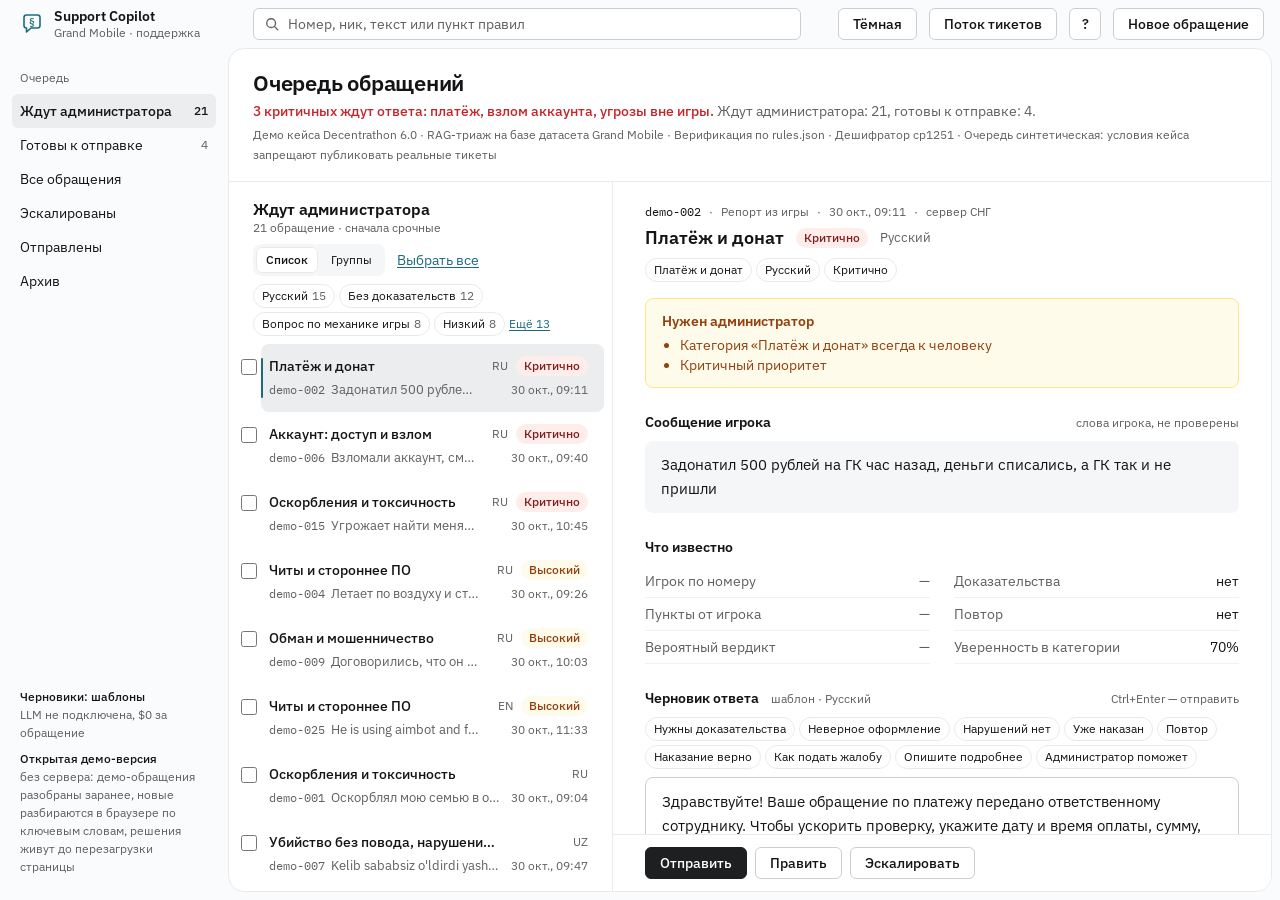
==== commit 3f2fc399: "fix: запуск у жюри без данных рядом и строгий контракт main.py и predict.py в корне, ответ только с " ====
--- a/index.html
+++ b/index.html
@@ -605,7 +605,7 @@
 </dialog>
 
 <script>
-window.SITE_DATA = {"items":[{"ticket":{"ticket_id":"demo-001","kind":"complaint","created_at":"2026-10-30T09:04:00","region":"cis","server_lang":"ru","reporter_hash":"demo-r01","reported_hash":"demo-x01","reported_nick":"Arman_Petrov","rule_refs_raw":"2.1","images_count":2,"messages":[{"role":"player","ts":"2026-10-30T09:04:00","text":"Оскорблял мою семью в общем чате у мэрии, скрины прилагаю"}]},"result":{"ticket_id":"demo-001","lang":"ru","category":"complaint.insult","priority":"p2","is_spam_or_duplicate":false,"extracted":{"nickname":"Arman_Petrov","rule_refs":["2.1"],"has_evidence":true,"server":"cis","reported_nick":"Arman_Petrov","player_ids":[],"rule_refs_claimed":["ОП 2.1"],"rule_refs_raw":"2.1","evidence":{"images_count":2,"links":0},"region":"cis"},"draft_reply":{"lang":"ru","text":"Здравствуйте! Ваша жалоба на игрока Arman_Petrov принята к рассмотрению. Предполагаемое нарушение: ОП 2.1. Администратор проверит доказательства и вынесет решение; жалобы рассматриваются в течение 48 часов.\n\nС уважением, администрация Grand Mobile.","cited":["2.1","ЖБ 1.4.1"]},"needs_human":true,"confidence":0.996,"reasons":["категория: модель (1.00)","приоритет: нарушение с доказательствами","вероятный вердикт: approved (0.88)","вердикт по доказательствам выносит администратор"],"language":"ru","is_spam":false,"is_duplicate":false,"duplicate_of":null,"draft":{"text":"Здравствуйте! Ваша жалоба на игрока Arman_Petrov принята к рассмотрению. Предполагаемое нарушение: ОП 2.1. Администратор проверит доказательства и вынесет решение; жалобы рассматриваются в течение 48 часов.\n\nС уважением, администрация Grand Mobile.","language":"ru","citations":[{"ref":"ОП 2.1","section":"Общие правила игры","quote":""},{"ref":"ЖБ 1.4.1","section":"Правила жалоб","quote":""}],"template":"complaint_review"},"needs_human_reasons":["вердикт по доказательствам выносит администратор"],"text_fix":null,"suggested_verdict":{"label":"approved","p":0.88}},"status":"new","final_text":null,"decided_at":null,"received_at":"2026-10-31T16:46:49","source":"demo","processing_ms":18.0},{"ticket":{"ticket_id":"demo-002","kind":"report","created_at":"2026-10-30T09:11:00","region":"cis","server_lang":"ru","reporter_hash":"demo-r02","messages":[{"role":"player","ts":"2026-10-30T09:11:00","text":"Задонатил 500 рублей на ГК час назад, деньги списались, а ГК так и не пришли"}]},"result":{"ticket_id":"demo-002","lang":"ru","category":"report.payment","priority":"p0","is_spam_or_duplicate":false,"extracted":{"nickname":null,"rule_refs":[],"has_evidence":false,"server":"cis","reported_nick":null,"player_ids":[],"rule_refs_claimed":[],"rule_refs_raw":null,"evidence":{"images_count":0,"links":0},"region":"cis"},"draft_reply":{"lang":"ru","text":"Здравствуйте! Ваше обращение по платежу передано ответственному сотруднику. Чтобы ускорить проверку, укажите дату и время оплаты, сумму, способ оплаты и ник персонажа. Если есть чек, приложите его.\n\nС уважением, администрация Grand Mobile.","cited":[]},"needs_human":true,"confidence":0.7,"reasons":["категория: ключевое слово «задонат»","приоритет: приоритет категории report.payment","категория report.payment всегда к человеку","критичный приоритет"],"language":"ru","is_spam":false,"is_duplicate":false,"duplicate_of":null,"draft":{"text":"Здравствуйте! Ваше обращение по платежу передано ответственному сотруднику. Чтобы ускорить проверку, укажите дату и время оплаты, сумму, способ оплаты и ник персонажа. Если есть чек, приложите его.\n\nС уважением, администрация Grand Mobile.","language":"ru","citations":[],"template":"payment"},"needs_human_reasons":["категория report.payment всегда к человеку","критичный приоритет"],"text_fix":null,"suggested_verdict":null},"status":"new","final_text":null,"decided_at":null,"received_at":"2026-10-31T16:46:49","source":"demo","processing_ms":0.7},{"ticket":{"ticket_id":"demo-003","kind":"complaint","created_at":"2026-10-30T09:18:00","region":"cis","server_lang":"ru","reporter_hash":"demo-r01","reported_hash":"demo-x01","reported_nick":"Arman_Petrov","rule_refs_raw":"2.1 оп","images_count":1,"messages":[{"role":"player","ts":"2026-10-30T09:18:00","text":"Повторно: снова оск родни в чате, скрин"}]},"result":{"ticket_id":"demo-003","lang":"ru","category":"complaint.insult","priority":"p2","is_spam_or_duplicate":true,"extracted":{"nickname":"Arman_Petrov","rule_refs":["2.1"],"has_evidence":true,"server":"cis","reported_nick":"Arman_Petrov","player_ids":[],"rule_refs_claimed":["ОП 2.1"],"rule_refs_raw":"2.1 оп","evidence":{"images_count":1,"links":0},"region":"cis"},"draft_reply":{"lang":"ru","text":"Здравствуйте! Эта жалоба повторяет уже поданную или рассмотренную (ЖБ 1.2.9). Пожалуйста, дождитесь ответа по первой жалобе и не отправляйте её повторно.\n\nС уважением, администрация Grand Mobile.","cited":["ЖБ 1.2.9"]},"needs_human":false,"confidence":0.999,"reasons":["категория: модель (1.00)","приоритет: нарушение с доказательствами","дубль обращения demo-001 за последний час","вероятный вердикт: approved (0.69)","можно ответить автоматически по шаблону"],"language":"ru","is_spam":false,"is_duplicate":true,"duplicate_of":"demo-001","draft":{"text":"Здравствуйте! Эта жалоба повторяет уже поданную или рассмотренную (ЖБ 1.2.9). Пожалуйста, дождитесь ответа по первой жалобе и не отправляйте её повторно.\n\nС уважением, администрация Grand Mobile.","language":"ru","citations":[{"ref":"ЖБ 1.2.9","section":"Правила жалоб","quote":""}],"template":"duplicate"},"needs_human_reasons":[],"text_fix":null,"suggested_verdict":{"label":"approved","p":0.686}},"status":"new","final_text":null,"decided_at":null,"received_at":"2026-10-31T16:46:49","source":"demo","processing_ms":4.4},{"ticket":{"ticket_id":"demo-004","kind":"complaint","created_at":"2026-10-30T09:26:00","region":"cis","server_lang":"ru","reporter_hash":"demo-r03","reported_hash":"demo-x02","reported_nick":"Ruslan_Volkov17","rule_refs_raw":"5.2","images_count":1,"messages":[{"role":"player","ts":"2026-10-30T09:26:00","text":"Летает по воздуху и стреляет через стены, на видео всё видно <url>"}]},"result":{"ticket_id":"demo-004","lang":"ru","category":"complaint.cheat","priority":"p1","is_spam_or_duplicate":false,"extracted":{"nickname":"Ruslan_Volkov17","rule_refs":["5.2"],"has_evidence":true,"server":"cis","reported_nick":"Ruslan_Volkov17","player_ids":[],"rule_refs_claimed":["ОП 5.2"],"rule_refs_raw":"5.2","evidence":{"images_count":1,"links":1},"region":"cis"},"draft_reply":{"lang":"ru","text":"Здравствуйте! Ваша жалоба на игрока Ruslan_Volkov17 принята к рассмотрению. Предполагаемое нарушение: ОП 5.2. Администратор проверит доказательства и вынесет решение; жалобы рассматриваются в течение 48 часов.\n\nС уважением, администрация Grand Mobile.","cited":["5.2","ЖБ 1.4.1"]},"needs_human":true,"confidence":0.999,"reasons":["категория: модель (1.00)","приоритет: приоритет категории complaint.cheat","вероятный вердикт: approved (0.61)","вердикт по доказательствам выносит администратор"],"language":"ru","is_spam":false,"is_duplicate":false,"duplicate_of":null,"draft":{"text":"Здравствуйте! Ваша жалоба на игрока Ruslan_Volkov17 принята к рассмотрению. Предполагаемое нарушение: ОП 5.2. Администратор проверит доказательства и вынесет решение; жалобы рассматриваются в течение 48 часов.\n\nС уважением, администрация Grand Mobile.","language":"ru","citations":[{"ref":"ОП 5.2","section":"Общие правила игры","quote":""},{"ref":"ЖБ 1.4.1","section":"Правила жалоб","quote":""}],"template":"complaint_review"},"needs_human_reasons":["вердикт по доказательствам выносит администратор"],"text_fix":null,"suggested_verdict":{"label":"approved","p":0.611}},"status":"new","final_text":null,"decided_at":null,"received_at":"2026-10-31T16:46:49","source":"demo","processing_ms":5.6},{"ticket":{"ticket_id":"demo-005","kind":"report","created_at":"2026-10-30T09:33:00","region":"cis","server_lang":"ru","reporter_hash":"demo-r04","messages":[{"role":"player","ts":"2026-10-30T09:33:00","text":"где взять лицензию на оружие?"}]},"result":{"ticket_id":"demo-005","lang":"ru","category":"report.question","priority":"p3","is_spam_or_duplicate":false,"extracted":{"nickname":null,"rule_refs":[],"has_evidence":false,"server":"cis","reported_nick":null,"player_ids":[],"rule_refs_claimed":[],"rule_refs_raw":null,"evidence":{"images_count":0,"links":0},"region":"cis"},"draft_reply":{"lang":"ru","text":"Здравствуйте! Спасибо за вопрос. Уточните, пожалуйста, детали (сервер, что именно вы пытаетесь сделать), и администратор подскажет. Для общих вопросов также можно использовать Discord-сервер игры.\n\nС уважением, администрация Grand Mobile.","cited":[]},"needs_human":true,"confidence":0.983,"reasons":["категория: модель (0.98)","приоритет: приоритет категории report.question","ответ на вопрос требует знаний администратора"],"language":"ru","is_spam":false,"is_duplicate":false,"duplicate_of":null,"draft":{"text":"Здравствуйте! Спасибо за вопрос. Уточните, пожалуйста, детали (сервер, что именно вы пытаетесь сделать), и администратор подскажет. Для общих вопросов также можно использовать Discord-сервер игры.\n\nС уважением, администрация Grand Mobile.","language":"ru","citations":[],"template":"question"},"needs_human_reasons":["ответ на вопрос требует знаний администратора"],"text_fix":null,"suggested_verdict":null},"status":"new","final_text":null,"decided_at":null,"received_at":"2026-10-31T16:46:49","source":"demo","processing_ms":4.6},{"ticket":{"ticket_id":"demo-006","kind":"report","created_at":"2026-10-30T09:40:00","region":"cis","server_lang":"ru","reporter_hash":"demo-r05","messages":[{"role":"player","ts":"2026-10-30T09:40:00","text":"Взломали аккаунт, сменили пароль, не могу зайти. Пропала машина и дом"}]},"result":{"ticket_id":"demo-006","lang":"ru","category":"report.account","priority":"p0","is_spam_or_duplicate":false,"extracted":{"nickname":null,"rule_refs":[],"has_evidence":false,"server":"cis","reported_nick":null,"player_ids":[],"rule_refs_claimed":[],"rule_refs_raw":null,"evidence":{"images_count":0,"links":0},"region":"cis"},"draft_reply":{"lang":"ru","text":"Здравствуйте! Ваше обращение передано администрации. Никому не сообщайте пароль и коды подтверждения. Обратите внимание: игрок сам отвечает за сохранность аккаунта и имущества (ОП 1.4), поэтому решение по вашей ситуации примет администратор после проверки.\n\nС уважением, администрация Grand Mobile.","cited":["1.4"]},"needs_human":true,"confidence":0.7,"reasons":["категория: ключевое слово «взлом»","приоритет: приоритет категории report.account","категория report.account всегда к человеку","критичный приоритет"],"language":"ru","is_spam":false,"is_duplicate":false,"duplicate_of":null,"draft":{"text":"Здравствуйте! Ваше обращение передано администрации. Никому не сообщайте пароль и коды подтверждения. Обратите внимание: игрок сам отвечает за сохранность аккаунта и имущества (ОП 1.4), поэтому решение по вашей ситуации примет администратор после проверки.\n\nС уважением, администрация Grand Mobile.","language":"ru","citations":[{"ref":"ОП 1.4","section":"Общие правила игры","quote":""}],"template":"account"},"needs_human_reasons":["категория report.account всегда к человеку","критичный приоритет"],"text_fix":null,"suggested_verdict":null},"status":"new","final_text":null,"decided_at":null,"received_at":"2026-10-31T16:46:49","source":"demo","processing_ms":0.2},{"ticket":{"ticket_id":"demo-007","kind":"complaint","created_at":"2026-10-30T09:47:00","region":"uz","server_lang":"uz","reporter_hash":"demo-r06","reported_hash":"demo-x03","reported_nick":"Aziz_Karimov4","rule_refs_raw":"1.1 gz","images_count":1,"messages":[{"role":"player","ts":"2026-10-30T09:47:00","text":"Kelib sababsiz o'ldirdi yashil zonada, bank oldida <url>"}]},"result":{"ticket_id":"demo-007","lang":"uz","category":"complaint.dm","priority":"p2","is_spam_or_duplicate":false,"extracted":{"nickname":"Aziz_Karimov4","rule_refs":["GZ 1.1"],"has_evidence":true,"server":"uz","reported_nick":"Aziz_Karimov4","player_ids":[],"rule_refs_claimed":["GZ 1.1"],"rule_refs_raw":"1.1 gz","evidence":{"images_count":1,"links":1},"region":"uz"},"draft_reply":{"lang":"uz","text":"Assalomu alaykum! Shikoyatni ko'rib chiqish uchun taqdim etilgan materiallar yetarli emas. Qoidabuzarlik aniq ko'rinadigan to'liq, kesilmagan video yoki skrinshotlarni ilova qiling va nima bo'lganini yozing (ЖБ 1.2.2, ЖБ 1.3.1).\n\nHurmat bilan, Grand Mobile ma'muriyati.","cited":["ЖБ 1.2.2","ЖБ 1.3.1"]},"needs_human":true,"confidence":0.999,"reasons":["категория: модель (1.00)","приоритет: нарушение с доказательствами","вероятный вердикт: need_evidence (0.97)","черновик по вероятному вердикту, нужно подтверждение администратора"],"language":"uz","is_spam":false,"is_duplicate":false,"duplicate_of":null,"draft":{"text":"Assalomu alaykum! Shikoyatni ko'rib chiqish uchun taqdim etilgan materiallar yetarli emas. Qoidabuzarlik aniq ko'rinadigan to'liq, kesilmagan video yoki skrinshotlarni ilova qiling va nima bo'lganini yozing (ЖБ 1.2.2, ЖБ 1.3.1).\n\nHurmat bilan, Grand Mobile ma'muriyati.","language":"uz","citations":[{"ref":"ЖБ 1.2.2","section":"Правила жалоб","quote":""},{"ref":"ЖБ 1.3.1","section":"Правила жалоб","quote":""}],"template":"complaint_no_evidence"},"needs_human_reasons":["черновик по вероятному вердикту, нужно подтверждение администратора"],"text_fix":null,"suggested_verdict":{"label":"need_evidence","p":0.966}},"status":"new","final_text":null,"decided_at":null,"received_at":"2026-10-31T16:46:49","source":"demo","processing_ms":3.9},{"ticket":{"ticket_id":"demo-008","kind":"report","created_at":"2026-10-30T09:52:00","region":"cis","server_lang":"ru","reporter_hash":"demo-r07","messages":[{"role":"player","ts":"2026-10-30T09:52:00","text":"+"}]},"result":{"ticket_id":"demo-008","lang":"ru","category":"report.offtopic","priority":"p3","is_spam_or_duplicate":true,"extracted":{"nickname":null,"rule_refs":[],"has_evidence":false,"server":"cis","reported_nick":null,"player_ids":[],"rule_refs_claimed":[],"rule_refs_raw":null,"evidence":{"images_count":0,"links":0},"region":"cis"},"draft_reply":{"lang":"ru","text":"Здравствуйте! Пожалуйста, опишите ваш вопрос или проблему подробнее, чтобы мы могли помочь. Репорт предназначен для вопросов и помощи по игре, оффтоп и флуд в репорт запрещены (ОП 3.1).\n\nС уважением, администрация Grand Mobile.","cited":["3.1"]},"needs_human":false,"confidence":0.9,"reasons":["категория: пустое или служебное сообщение","приоритет: приоритет категории report.offtopic","спам: пустое сообщение без содержания","можно ответить автоматически по шаблону"],"language":"ru","is_spam":true,"is_duplicate":false,"duplicate_of":null,"draft":{"text":"Здравствуйте! Пожалуйста, опишите ваш вопрос или проблему подробнее, чтобы мы могли помочь. Репорт предназначен для вопросов и помощи по игре, оффтоп и флуд в репорт запрещены (ОП 3.1).\n\nС уважением, администрация Grand Mobile.","language":"ru","citations":[{"ref":"ОП 3.1","section":"Общие правила игры","quote":""}],"template":"offtopic"},"needs_human_reasons":[],"text_fix":null,"suggested_verdict":null},"status":"new","final_text":null,"decided_at":null,"received_at":"2026-10-31T16:46:49","source":"demo","processing_ms":0.1},{"ticket":{"ticket_id":"demo-009","kind":"complaint","created_at":"2026-10-30T10:03:00","region":"cis","server_lang":"ru","reporter_hash":"demo-r08","reported_hash":"demo-x04","reported_nick":"Igor_Smirnov8","rule_refs_raw":"4.1","images_count":2,"messages":[{"role":"player","ts":"2026-10-30T10:03:00","text":"Договорились, что он продаст мне машину за 3 млн. Я перевёл деньги, он вышел из игры и машину не отдал <url>"}]},"result":{"ticket_id":"demo-009","lang":"ru","category":"complaint.scam","priority":"p1","is_spam_or_duplicate":false,"extracted":{"nickname":"Igor_Smirnov8","rule_refs":["4.1"],"has_evidence":true,"server":"cis","reported_nick":"Igor_Smirnov8","player_ids":[],"rule_refs_claimed":["ОП 4.1"],"rule_refs_raw":"4.1","evidence":{"images_count":2,"links":1},"region":"cis"},"draft_reply":{"lang":"ru","text":"Здравствуйте! Ваша жалоба на игрока Igor_Smirnov8 принята к рассмотрению. Предполагаемое нарушение: ОП 4.1. Администратор проверит доказательства и вынесет решение; жалобы рассматриваются в течение 48 часов.\n\nС уважением, администрация Grand Mobile.","cited":["4.1","ЖБ 1.4.1"]},"needs_human":true,"confidence":0.996,"reasons":["категория: модель (1.00)","приоритет: приоритет категории complaint.scam","вероятный вердикт: need_evidence (0.57)","вердикт по доказательствам выносит администратор"],"language":"ru","is_spam":false,"is_duplicate":false,"duplicate_of":null,"draft":{"text":"Здравствуйте! Ваша жалоба на игрока Igor_Smirnov8 принята к рассмотрению. Предполагаемое нарушение: ОП 4.1. Администратор проверит доказательства и вынесет решение; жалобы рассматриваются в течение 48 часов.\n\nС уважением, администрация Grand Mobile.","language":"ru","citations":[{"ref":"ОП 4.1","section":"Общие правила игры","quote":""},{"ref":"ЖБ 1.4.1","section":"Правила жалоб","quote":""}],"template":"complaint_review"},"needs_human_reasons":["вердикт по доказательствам выносит администратор"],"text_fix":null,"suggested_verdict":{"label":"need_evidence","p":0.57}},"status":"new","final_text":null,"decided_at":null,"received_at":"2026-10-31T16:46:49","source":"demo","processing_ms":5.3},{"ticket":{"ticket_id":"demo-010","kind":"complaint","created_at":"2026-10-30T10:11:00","region":"cis","server_lang":"ru","reporter_hash":"demo-r09","reported_hash":"demo-x05","reported_nick":"Pavel_Orlov22","rule_refs_raw":"","images_count":1,"messages":[{"role":"player","ts":"2026-10-30T10:11:00","text":"Не согласен с баном на 3 дня, я ничего не нарушал, снимите наказание"}]},"result":{"ticket_id":"demo-010","lang":"ru","category":"complaint.admin","priority":"p2","is_spam_or_duplicate":false,"extracted":{"nickname":"Pavel_Orlov22","rule_refs":[],"has_evidence":true,"server":"cis","reported_nick":"Pavel_Orlov22","player_ids":[],"rule_refs_claimed":[],"rule_refs_raw":"","evidence":{"images_count":1,"links":0},"region":"cis"},"draft_reply":{"lang":"ru","text":"Здравствуйте! Ваше обращение по наказанию передано старшей администрации. Решение о наказании пересматривает администрация после проверки. Приложите скриншот выданного наказания и опишите ситуацию; жалобы на действия администраторов подаются в течение 2 дней (ОП 3.4, ЖБ 1.3.1).\n\nС уважением, администрация Grand Mobile.","cited":["3.4","ЖБ 1.3.1"]},"needs_human":true,"confidence":1.0,"reasons":["категория: модель (1.00)","приоритет: приоритет категории complaint.admin","вероятный вердикт: appeal_rejected (0.58)","категория complaint.admin всегда к человеку","просьба о возврате или снятии наказания"],"language":"ru","is_spam":false,"is_duplicate":false,"duplicate_of":null,"draft":{"text":"Здравствуйте! Ваше обращение по наказанию передано старшей администрации. Решение о наказании пересматривает администрация после проверки. Приложите скриншот выданного наказания и опишите ситуацию; жалобы на действия администраторов подаются в течение 2 дней (ОП 3.4, ЖБ 1.3.1).\n\nС уважением, администрация Grand Mobile.","language":"ru","citations":[{"ref":"ОП 3.4","section":"Общие правила игры","quote":""},{"ref":"ЖБ 1.3.1","section":"Правила жалоб","quote":""}],"template":"appeal"},"needs_human_reasons":["категория complaint.admin всегда к человеку","просьба о возврате или снятии наказания"],"text_fix":null,"suggested_verdict":{"label":"appeal_rejected","p":0.579}},"status":"new","final_text":null,"decided_at":null,"received_at":"2026-10-31T16:46:49","source":"demo","processing_ms":6.1},{"ticket":{"ticket_id":"demo-011","kind":"report","created_at":"2026-10-30T10:18:00","region":"cis","server_lang":"ru","reporter_hash":"demo-r10","messages":[{"role":"player","ts":"2026-10-30T10:18:00","text":"застрял в текстурах у больницы, помогите выбраться"}]},"result":{"ticket_id":"demo-011","lang":"ru","category":"report.help","priority":"p2","is_spam_or_duplicate":false,"extracted":{"nickname":null,"rule_refs":[],"has_evidence":false,"server":"cis","reported_nick":null,"player_ids":[],"rule_refs_claimed":[],"rule_refs_raw":null,"evidence":{"images_count":0,"links":0},"region":"cis"},"draft_reply":{"lang":"ru","text":"Здравствуйте! Ваш запрос получен, администратор подключится и постарается помочь. Если ситуация изменилась, напишите, где именно вы находитесь и что произошло.\n\nС уважением, администрация Grand Mobile.","cited":[]},"needs_human":true,"confidence":1.0,"reasons":["категория: модель (1.00)","приоритет: приоритет категории report.help","нужны действия администратора в игре"],"language":"ru","is_spam":false,"is_duplicate":false,"duplicate_of":null,"draft":{"text":"Здравствуйте! Ваш запрос получен, администратор подключится и постарается помочь. Если ситуация изменилась, напишите, где именно вы находитесь и что произошло.\n\nС уважением, администрация Grand Mobile.","language":"ru","citations":[],"template":"help"},"needs_human_reasons":["нужны действия администратора в игре"],"text_fix":null,"suggested_verdict":null},"status":"new","final_text":null,"decided_at":null,"received_at":"2026-10-31T16:46:49","source":"demo","processing_ms":1.8},{"ticket":{"ticket_id":"demo-012","kind":"complaint","created_at":"2026-10-30T10:24:00","region":"kz","server_lang":"kk","reporter_hash":"demo-r11","reported_hash":"demo-x06","reported_nick":"Dana_Nurlanova","rule_refs_raw":"2.1","images_count":1,"messages":[{"role":"player","ts":"2026-10-30T10:24:00","text":"Ол маған чатта анамды сөкті, скриншот бар"}]},"result":{"ticket_id":"demo-012","lang":"kk","category":"complaint.insult","priority":"p2","is_spam_or_duplicate":false,"extracted":{"nickname":"Dana_Nurlanova","rule_refs":["2.1"],"has_evidence":true,"server":"kz","reported_nick":"Dana_Nurlanova","player_ids":[],"rule_refs_claimed":["ОП 2.1"],"rule_refs_raw":"2.1","evidence":{"images_count":1,"links":0},"region":"kz"},"draft_reply":{"lang":"kk","text":"Сәлеметсіз бе! Шағымыңыз (Dana_Nurlanova ойыншысына) қарауға қабылданды. Болжамды бұзушылық: ОП 2.1. Әкімші дәлелдерді тексеріп, шешім шығарады; шағымдар 48 сағат ішінде қаралады.\n\nҚұрметпен, Grand Mobile әкімшілігі.","cited":["2.1","ЖБ 1.4.1"]},"needs_human":true,"confidence":0.934,"reasons":["категория: модель (0.93)","приоритет: нарушение с доказательствами","вероятный вердикт: need_evidence (0.49)","вердикт по доказательствам выносит администратор"],"language":"kk","is_spam":false,"is_duplicate":false,"duplicate_of":null,"draft":{"text":"Сәлеметсіз бе! Шағымыңыз (Dana_Nurlanova ойыншысына) қарауға қабылданды. Болжамды бұзушылық: ОП 2.1. Әкімші дәлелдерді тексеріп, шешім шығарады; шағымдар 48 сағат ішінде қаралады.\n\nҚұрметпен, Grand Mobile әкімшілігі.","language":"kk","citations":[{"ref":"ОП 2.1","section":"Общие правила игры","quote":""},{"ref":"ЖБ 1.4.1","section":"Правила жалоб","quote":""}],"template":"complaint_review"},"needs_human_reasons":["вердикт по доказательствам выносит администратор"],"text_fix":null,"suggested_verdict":{"label":"need_evidence","p":0.489}},"status":"new","final_text":null,"decided_at":null,"received_at":"2026-10-31T16:46:49","source":"demo","processing_ms":4.7},{"ticket":{"ticket_id":"demo-013","kind":"complaint","created_at":"2026-10-30T10:31:00","region":"cis","server_lang":"ru","reporter_hash":"demo-r12","rule_refs_raw":"жб","images_count":0,"messages":[{"role":"player","ts":"2026-10-30T10:31:00","text":"жб"}]},"result":{"ticket_id":"demo-013","lang":"ru","category":"complaint.invalid","priority":"p3","is_spam_or_duplicate":false,"extracted":{"nickname":null,"rule_refs":[],"has_evidence":false,"server":"cis","reported_nick":null,"player_ids":[],"rule_refs_claimed":[],"rule_refs_raw":"жб","evidence":{"images_count":0,"links":0},"region":"cis"},"draft_reply":{"lang":"ru","text":"Здравствуйте! Жалоба оформлена не по правилам: в ней должно быть точное и понятное описание произошедшего и доказательства (ЖБ 1.2.3, ЖБ 1.3.1). Раздел жалоб не предназначен для вопросов и обсуждений, для них используйте репорт или Discord-сервер игры.\n\nС уважением, администрация Grand Mobile.","cited":["ЖБ 1.2.3","ЖБ 1.3.1"]},"needs_human":false,"confidence":0.85,"reasons":["категория: нет описания и доказательств","приоритет: приоритет категории complaint.invalid","вероятный вердикт: invalid_format (0.36)","можно ответить автоматически по шаблону"],"language":"ru","is_spam":false,"is_duplicate":false,"duplicate_of":null,"draft":{"text":"Здравствуйте! Жалоба оформлена не по правилам: в ней должно быть точное и понятное описание произошедшего и доказательства (ЖБ 1.2.3, ЖБ 1.3.1). Раздел жалоб не предназначен для вопросов и обсуждений, для них используйте репорт или Discord-сервер игры.\n\nС уважением, администрация Grand Mobile.","language":"ru","citations":[{"ref":"ЖБ 1.2.3","section":"Правила жалоб","quote":""},{"ref":"ЖБ 1.3.1","section":"Правила жалоб","quote":""}],"template":"complaint_invalid"},"needs_human_reasons":[],"text_fix":null,"suggested_verdict":{"label":"invalid_format","p":0.356}},"status":"new","final_text":null,"decided_at":null,"received_at":"2026-10-31T16:46:49","source":"demo","processing_ms":1.6},{"ticket":{"ticket_id":"demo-014","kind":"report","created_at":"2026-10-30T10:38:00","region":"cis","server_lang":"ru","reporter_hash":"demo-r13","messages":[{"role":"player","ts":"2026-10-30T10:38:00","text":"123 дм у спавна, помогите"}]},"result":{"ticket_id":"demo-014","lang":"ru","category":"report.complaint","priority":"p2","is_spam_or_duplicate":false,"extracted":{"nickname":null,"rule_refs":[],"has_evidence":false,"server":"cis","reported_nick":null,"player_ids":["123"],"rule_refs_claimed":[],"rule_refs_raw":null,"evidence":{"images_count":0,"links":0},"region":"cis"},"draft_reply":{"lang":"ru","text":"Здравствуйте! Если игрок нарушает правила, подайте жалобу через лаунчер. В жалобе нужны точное описание ситуации и полные доказательства: видео или скриншоты (ЖБ 1.3.1). Без доказательств администрация не может наказать игрока.\n\nС уважением, администрация Grand Mobile.","cited":["ЖБ 1.3.1"]},"needs_human":false,"confidence":0.998,"reasons":["категория: модель (1.00)","приоритет: приоритет категории report.complaint","можно ответить автоматически по шаблону"],"language":"ru","is_spam":false,"is_duplicate":false,"duplicate_of":null,"draft":{"text":"Здравствуйте! Если игрок нарушает правила, подайте жалобу через лаунчер. В жалобе нужны точное описание ситуации и полные доказательства: видео или скриншоты (ЖБ 1.3.1). Без доказательств администрация не может наказать игрока.\n\nС уважением, администрация Grand Mobile.","language":"ru","citations":[{"ref":"ЖБ 1.3.1","section":"Правила жалоб","quote":""}],"template":"report_complaint"},"needs_human_reasons":[],"text_fix":null,"suggested_verdict":null},"status":"new","final_text":null,"decided_at":null,"received_at":"2026-10-31T16:46:49","source":"demo","processing_ms":1.6},{"ticket":{"ticket_id":"demo-015","kind":"complaint","created_at":"2026-10-30T10:45:00","region":"cis","server_lang":"ru","reporter_hash":"demo-r14","reported_hash":"demo-x07","reported_nick":"Oleg_Frost3","rule_refs_raw":"2.6","images_count":1,"messages":[{"role":"player","ts":"2026-10-30T10:45:00","text":"Угрожает найти меня в реале, пишет мой адрес в личку <url>"}]},"result":{"ticket_id":"demo-015","lang":"ru","category":"complaint.insult","priority":"p0","is_spam_or_duplicate":false,"extracted":{"nickname":"Oleg_Frost3","rule_refs":["2.6"],"has_evidence":true,"server":"cis","reported_nick":"Oleg_Frost3","player_ids":[],"rule_refs_claimed":["ОП 2.6"],"rule_refs_raw":"2.6","evidence":{"images_count":1,"links":1},"region":"cis"},"draft_reply":{"lang":"ru","text":"Здравствуйте! Ваша жалоба на игрока Oleg_Frost3 принята к рассмотрению. Предполагаемое нарушение: ОП 2.6. Администратор проверит доказательства и вынесет решение; жалобы рассматриваются в течение 48 часов.\n\nС уважением, администрация Grand Mobile.","cited":["2.6","ЖБ 1.4.1"]},"needs_human":true,"confidence":0.982,"reasons":["категория: модель (0.98)","приоритет: угрозы вне игры или массовая проблема","вероятный вердикт: approved (0.79)","вердикт по доказательствам выносит администратор","критичный приоритет"],"language":"ru","is_spam":false,"is_duplicate":false,"duplicate_of":null,"draft":{"text":"Здравствуйте! Ваша жалоба на игрока Oleg_Frost3 принята к рассмотрению. Предполагаемое нарушение: ОП 2.6. Администратор проверит доказательства и вынесет решение; жалобы рассматриваются в течение 48 часов.\n\nС уважением, администрация Grand Mobile.","language":"ru","citations":[{"ref":"ОП 2.6","section":"Общие правила игры","quote":""},{"ref":"ЖБ 1.4.1","section":"Правила жалоб","quote":""}],"template":"complaint_review"},"needs_human_reasons":["вердикт по доказательствам выносит администратор","критичный приоритет"],"text_fix":null,"suggested_verdict":{"label":"approved","p":0.787}},"status":"new","final_text":null,"decided_at":null,"received_at":"2026-10-31T16:46:49","source":"demo","processing_ms":4.0},{"ticket":{"ticket_id":"demo-016","kind":"report","created_at":"2026-10-30T10:52:00","region":"cis","server_lang":"ru","reporter_hash":"demo-r15","messages":[{"role":"player","ts":"2026-10-30T10:52:00","text":"how do I get a job in the police?"}]},"result":{"ticket_id":"demo-016","lang":"en","category":"report.question","priority":"p3","is_spam_or_duplicate":false,"extracted":{"nickname":null,"rule_refs":[],"has_evidence":false,"server":"cis","reported_nick":null,"player_ids":[],"rule_refs_claimed":[],"rule_refs_raw":null,"evidence":{"images_count":0,"links":0},"region":"cis"},"draft_reply":{"lang":"en","text":"Hello! Thank you for your question. Please add details (server, what exactly you are trying to do) and an administrator will help. For general questions you can also use the game's Discord server.\n\nBest regards, Grand Mobile administration.","cited":[]},"needs_human":true,"confidence":0.85,"reasons":["категория: вопрос со знаком «?»","приоритет: приоритет категории report.question","ответ на вопрос требует знаний администратора"],"language":"en","is_spam":false,"is_duplicate":false,"duplicate_of":null,"draft":{"text":"Hello! Thank you for your question. Please add details (server, what exactly you are trying to do) and an administrator will help. For general questions you can also use the game's Discord server.\n\nBest regards, Grand Mobile administration.","language":"en","citations":[],"template":"question"},"needs_human_reasons":["ответ на вопрос требует знаний администратора"],"text_fix":null,"suggested_verdict":null},"status":"new","final_text":null,"decided_at":null,"received_at":"2026-10-31T16:46:49","source":"demo","processing_ms":0.3},{"ticket":{"ticket_id":"demo-017","kind":"report","created_at":"2026-10-30T11:02:00","region":"cis","server_lang":"ru","reporter_hash":"demo-r20","messages":[{"role":"player","ts":"2026-10-30T11:02:00","text":"Машина не спавнится после обновления, пишет ошибку"}]},"result":{"ticket_id":"demo-017","lang":"ru","category":"report.question","priority":"p3","is_spam_or_duplicate":false,"extracted":{"nickname":null,"rule_refs":[],"has_evidence":false,"server":"cis","reported_nick":null,"player_ids":[],"rule_refs_claimed":[],"rule_refs_raw":null,"evidence":{"images_count":0,"links":0},"region":"cis"},"draft_reply":{"lang":"ru","text":"Здравствуйте! Спасибо за вопрос. Уточните, пожалуйста, детали (сервер, что именно вы пытаетесь сделать), и администратор подскажет. Для общих вопросов также можно использовать Discord-сервер игры.\n\nС уважением, администрация Grand Mobile.","cited":[]},"needs_human":true,"confidence":0.46,"reasons":["категория: модель (0.46)","приоритет: приоритет категории report.question","ответ на вопрос требует знаний администратора","низкая уверенность (0.46)"],"language":"ru","is_spam":false,"is_duplicate":false,"duplicate_of":null,"draft":{"text":"Здравствуйте! Спасибо за вопрос. Уточните, пожалуйста, детали (сервер, что именно вы пытаетесь сделать), и администратор подскажет. Для общих вопросов также можно использовать Discord-сервер игры.\n\nС уважением, администрация Grand Mobile.","language":"ru","citations":[],"template":"question"},"needs_human_reasons":["ответ на вопрос требует знаний администратора","низкая уверенность (0.46)"],"text_fix":null,"suggested_verdict":null},"status":"new","final_text":null,"decided_at":null,"received_at":"2026-10-31T16:46:49","source":"demo","processing_ms":1.8},{"ticket":{"ticket_id":"demo-018","kind":"report","created_at":"2026-10-30T11:05:00","region":"cis","server_lang":"ru","reporter_hash":"demo-r20","messages":[{"role":"player","ts":"2026-10-30T11:05:00","text":"Машина не спавнится после обновления, пишет ошибку"}]},"result":{"ticket_id":"demo-018","lang":"ru","category":"report.question","priority":"p3","is_spam_or_duplicate":true,"extracted":{"nickname":null,"rule_refs":[],"has_evidence":false,"server":"cis","reported_nick":null,"player_ids":[],"rule_refs_claimed":[],"rule_refs_raw":null,"evidence":{"images_count":0,"links":0},"region":"cis"},"draft_reply":{"lang":"ru","text":"Здравствуйте! Спасибо за вопрос. Уточните, пожалуйста, детали (сервер, что именно вы пытаетесь сделать), и администратор подскажет. Для общих вопросов также можно использовать Discord-сервер игры.\n\nС уважением, администрация Grand Mobile.","cited":[]},"needs_human":true,"confidence":0.46,"reasons":["категория: модель (0.46)","приоритет: приоритет категории report.question","дубль обращения demo-017 за последний час","ответ на вопрос требует знаний администратора","низкая уверенность (0.46)"],"language":"ru","is_spam":false,"is_duplicate":true,"duplicate_of":"demo-017","draft":{"text":"Здравствуйте! Спасибо за вопрос. Уточните, пожалуйста, детали (сервер, что именно вы пытаетесь сделать), и администратор подскажет. Для общих вопросов также можно использовать Discord-сервер игры.\n\nС уважением, администрация Grand Mobile.","language":"ru","citations":[],"template":"question"},"needs_human_reasons":["ответ на вопрос требует знаний администратора","низкая уверенность (0.46)"],"text_fix":null,"suggested_verdict":null},"status":"new","final_text":null,"decided_at":null,"received_at":"2026-10-31T16:46:49","source":"demo","processing_ms":2.2},{"ticket":{"ticket_id":"demo-019","kind":"report","created_at":"2026-10-30T11:08:00","region":"cis","server_lang":"ru","reporter_hash":"demo-r20","messages":[{"role":"player","ts":"2026-10-30T11:08:00","text":"Машина не спавнится после обновления, пишет ошибку"}]},"result":{"ticket_id":"demo-019","lang":"ru","category":"report.question","priority":"p3","is_spam_or_duplicate":true,"extracted":{"nickname":null,"rule_refs":[],"has_evidence":false,"server":"cis","reported_nick":null,"player_ids":[],"rule_refs_claimed":[],"rule_refs_raw":null,"evidence":{"images_count":0,"links":0},"region":"cis"},"draft_reply":{"lang":"ru","text":"Здравствуйте! Спасибо за вопрос. Уточните, пожалуйста, детали (сервер, что именно вы пытаетесь сделать), и администратор подскажет. Для общих вопросов также можно использовать Discord-сервер игры.\n\nС уважением, администрация Grand Mobile.","cited":[]},"needs_human":true,"confidence":0.46,"reasons":["категория: модель (0.46)","приоритет: приоритет категории report.question","дубль обращения demo-017 за последний час","ответ на вопрос требует знаний администратора","низкая уверенность (0.46)"],"language":"ru","is_spam":false,"is_duplicate":true,"duplicate_of":"demo-017","draft":{"text":"Здравствуйте! Спасибо за вопрос. Уточните, пожалуйста, детали (сервер, что именно вы пытаетесь сделать), и администратор подскажет. Для общих вопросов также можно использовать Discord-сервер игры.\n\nС уважением, администрация Grand Mobile.","language":"ru","citations":[],"template":"question"},"needs_human_reasons":["ответ на вопрос требует знаний администратора","низкая уверенность (0.46)"],"text_fix":null,"suggested_verdict":null},"status":"new","final_text":null,"decided_at":null,"received_at":"2026-10-31T16:46:49","source":"demo","processing_ms":2.1},{"ticket":{"ticket_id":"demo-020","kind":"report","created_at":"2026-10-30T11:11:00","region":"cis","server_lang":"ru","reporter_hash":"demo-r20","messages":[{"role":"player","ts":"2026-10-30T11:11:00","text":"Машина не спавнится после обновления, пишет ошибку"}]},"result":{"ticket_id":"demo-020","lang":"ru","category":"report.question","priority":"p3","is_spam_or_duplicate":true,"extracted":{"nickname":null,"rule_refs":[],"has_evidence":false,"server":"cis","reported_nick":null,"player_ids":[],"rule_refs_claimed":[],"rule_refs_raw":null,"evidence":{"images_count":0,"links":0},"region":"cis"},"draft_reply":{"lang":"ru","text":"Здравствуйте! Спасибо за вопрос. Уточните, пожалуйста, детали (сервер, что именно вы пытаетесь сделать), и администратор подскажет. Для общих вопросов также можно использовать Discord-сервер игры.\n\nС уважением, администрация Grand Mobile.","cited":[]},"needs_human":true,"confidence":0.46,"reasons":["категория: модель (0.46)","приоритет: приоритет категории report.question","дубль обращения demo-017 за последний час","ответ на вопрос требует знаний администратора","низкая уверенность (0.46)"],"language":"ru","is_spam":false,"is_duplicate":true,"duplicate_of":"demo-017","draft":{"text":"Здравствуйте! Спасибо за вопрос. Уточните, пожалуйста, детали (сервер, что именно вы пытаетесь сделать), и администратор подскажет. Для общих вопросов также можно использовать Discord-сервер игры.\n\nС уважением, администрация Grand Mobile.","language":"ru","citations":[],"template":"question"},"needs_human_reasons":["ответ на вопрос требует знаний администратора","низкая уверенность (0.46)"],"text_fix":null,"suggested_verdict":null},"status":"new","final_text":null,"decided_at":null,"received_at":"2026-10-31T16:46:49","source":"demo","processing_ms":1.9},{"ticket":{"ticket_id":"demo-021","kind":"report","created_at":"2026-10-30T11:14:00","region":"cis","server_lang":"ru","reporter_hash":"demo-r20","messages":[{"role":"player","ts":"2026-10-30T11:14:00","text":"Машина не спавнится после обновления, пишет ошибку"}]},"result":{"ticket_id":"demo-021","lang":"ru","category":"report.question","priority":"p3","is_spam_or_duplicate":true,"extracted":{"nickname":null,"rule_refs":[],"has_evidence":false,"server":"cis","reported_nick":null,"player_ids":[],"rule_refs_claimed":[],"rule_refs_raw":null,"evidence":{"images_count":0,"links":0},"region":"cis"},"draft_reply":{"lang":"ru","text":"Здравствуйте! Спасибо за вопрос. Уточните, пожалуйста, детали (сервер, что именно вы пытаетесь сделать), и администратор подскажет. Для общих вопросов также можно использовать Discord-сервер игры.\n\nС уважением, администрация Grand Mobile.","cited":[]},"needs_human":true,"confidence":0.46,"reasons":["категория: модель (0.46)","приоритет: приоритет категории report.question","дубль обращения demo-017 за последний час","ответ на вопрос требует знаний администратора","низкая уверенность (0.46)"],"language":"ru","is_spam":false,"is_duplicate":true,"duplicate_of":"demo-017","draft":{"text":"Здравствуйте! Спасибо за вопрос. Уточните, пожалуйста, детали (сервер, что именно вы пытаетесь сделать), и администратор подскажет. Для общих вопросов также можно использовать Discord-сервер игры.\n\nС уважением, администрация Grand Mobile.","language":"ru","citations":[],"template":"question"},"needs_human_reasons":["ответ на вопрос требует знаний администратора","низкая уверенность (0.46)"],"text_fix":null,"suggested_verdict":null},"status":"new","final_text":null,"decided_at":null,"received_at":"2026-10-31T16:46:49","source":"demo","processing_ms":1.6},{"ticket":{"ticket_id":"demo-022","kind":"report","created_at":"2026-10-30T11:20:00","region":"kz","server_lang":"kk","reporter_hash":"demo-r22","messages":[{"role":"player","ts":"2026-10-30T11:20:00","text":"Мен ќазір текстурада тўрып ќалдым, кјмек беріѕіз"}]},"result":{"ticket_id":"demo-022","lang":"kk","category":"report.help","priority":"p2","is_spam_or_duplicate":false,"extracted":{"nickname":null,"rule_refs":[],"has_evidence":false,"server":"kz","reported_nick":null,"player_ids":[],"rule_refs_claimed":[],"rule_refs_raw":null,"evidence":{"images_count":0,"links":0},"region":"kz"},"draft_reply":{"lang":"kk","text":"Сәлеметсіз бе! Сұранысыңыз қабылданды, әкімші қосылып, көмектесуге тырысады. Жағдай өзгерсе, қай жерде екеніңізді және не болғанын жазыңыз.\n\nҚұрметпен, Grand Mobile әкімшілігі.","cited":[]},"needs_human":true,"confidence":0.859,"reasons":["категория: модель (0.86)","приоритет: приоритет категории report.help","нужны действия администратора в игре"],"language":"kk","is_spam":false,"is_duplicate":false,"duplicate_of":null,"draft":{"text":"Сәлеметсіз бе! Сұранысыңыз қабылданды, әкімші қосылып, көмектесуге тырысады. Жағдай өзгерсе, қай жерде екеніңізді және не болғанын жазыңыз.\n\nҚұрметпен, Grand Mobile әкімшілігі.","language":"kk","citations":[],"template":"help"},"needs_human_reasons":["нужны действия администратора в игре"],"text_fix":{"original":"Мен ќазір текстурада тўрып ќалдым, кјмек беріѕіз","fixed":"Мен қазір текстурада тұрып қалдым, көмек беріңіз"},"suggested_verdict":null},"status":"new","final_text":null,"decided_at":null,"received_at":"2026-10-31T16:46:49","source":"demo","processing_ms":2.3},{"ticket":{"ticket_id":"demo-023","kind":"report","created_at":"2026-10-30T11:24:00","region":"cis","server_lang":"ru","reporter_hash":"demo-r23","messages":[{"role":"player","ts":"2026-10-30T11:24:00","text":"как устроиться таксистом?"}]},"result":{"ticket_id":"demo-023","lang":"ru","category":"report.question","priority":"p3","is_spam_or_duplicate":false,"extracted":{"nickname":null,"rule_refs":[],"has_evidence":false,"server":"cis","reported_nick":null,"player_ids":[],"rule_refs_claimed":[],"rule_refs_raw":null,"evidence":{"images_count":0,"links":0},"region":"cis"},"draft_reply":{"lang":"ru","text":"Здравствуйте! Спасибо за вопрос. Уточните, пожалуйста, детали (сервер, что именно вы пытаетесь сделать), и администратор подскажет. Для общих вопросов также можно использовать Discord-сервер игры.\n\nС уважением, администрация Grand Mobile.","cited":[]},"needs_human":true,"confidence":0.979,"reasons":["категория: модель (0.98)","приоритет: приоритет категории report.question","ответ на вопрос требует знаний администратора"],"language":"ru","is_spam":false,"is_duplicate":false,"duplicate_of":null,"draft":{"text":"Здравствуйте! Спасибо за вопрос. Уточните, пожалуйста, детали (сервер, что именно вы пытаетесь сделать), и администратор подскажет. Для общих вопросов также можно использовать Discord-сервер игры.\n\nС уважением, администрация Grand Mobile.","language":"ru","citations":[],"template":"question"},"needs_human_reasons":["ответ на вопрос требует знаний администратора"],"text_fix":null,"suggested_verdict":null},"status":"new","final_text":null,"decided_at":null,"received_at":"2026-10-31T16:46:49","source":"demo","processing_ms":2.0},{"ticket":{"ticket_id":"demo-024","kind":"complaint","created_at":"2026-10-30T11:28:00","region":"kz","server_lang":"kk","reporter_hash":"demo-r24","messages":[{"role":"player","ts":"2026-10-30T11:28:00","text":"Ол менің анамды балаѓаттады, скриншот бар"}],"reported_nick":"Serik_Omarov9","reported_hash":"demo-x08","rule_refs_raw":"2.1","images_count":1},"result":{"ticket_id":"demo-024","lang":"kk","category":"complaint.insult","priority":"p2","is_spam_or_duplicate":false,"extracted":{"nickname":"Serik_Omarov9","rule_refs":["2.1"],"has_evidence":true,"server":"kz","reported_nick":"Serik_Omarov9","player_ids":[],"rule_refs_claimed":["ОП 2.1"],"rule_refs_raw":"2.1","evidence":{"images_count":1,"links":0},"region":"kz"},"draft_reply":{"lang":"kk","text":"Сәлеметсіз бе! Шағымыңыз (Serik_Omarov9 ойыншысына) қарауға қабылданды. Болжамды бұзушылық: ОП 2.1. Әкімші дәлелдерді тексеріп, шешім шығарады; шағымдар 48 сағат ішінде қаралады.\n\nҚұрметпен, Grand Mobile әкімшілігі.","cited":["2.1","ЖБ 1.4.1"]},"needs_human":true,"confidence":0.916,"reasons":["категория: модель (0.92)","приоритет: нарушение с доказательствами","вероятный вердикт: need_evidence (0.50)","вердикт по доказательствам выносит администратор"],"language":"kk","is_spam":false,"is_duplicate":false,"duplicate_of":null,"draft":{"text":"Сәлеметсіз бе! Шағымыңыз (Serik_Omarov9 ойыншысына) қарауға қабылданды. Болжамды бұзушылық: ОП 2.1. Әкімші дәлелдерді тексеріп, шешім шығарады; шағымдар 48 сағат ішінде қаралады.\n\nҚұрметпен, Grand Mobile әкімшілігі.","language":"kk","citations":[{"ref":"ОП 2.1","section":"Общие правила игры","quote":""},{"ref":"ЖБ 1.4.1","section":"Правила жалоб","quote":""}],"template":"complaint_review"},"needs_human_reasons":["вердикт по доказательствам выносит администратор"],"text_fix":{"original":"Ол менің анамды балаѓаттады, скриншот бар","fixed":"Ол менің анамды балағаттады, скриншот бар"},"suggested_verdict":{"label":"need_evidence","p":0.505}},"status":"new","final_text":null,"decided_at":null,"received_at":"2026-10-31T16:46:49","source":"demo","processing_ms":4.5},{"ticket":{"ticket_id":"demo-025","kind":"complaint","created_at":"2026-10-30T11:33:00","region":"cis","server_lang":"ru","reporter_hash":"demo-r25","messages":[{"role":"player","ts":"2026-10-30T11:33:00","text":"He is using aimbot and flying, video here <url>"}],"reported_nick":"Ruslan_Volkov17","reported_hash":"demo-x02","rule_refs_raw":"5.2","images_count":1},"result":{"ticket_id":"demo-025","lang":"en","category":"complaint.cheat","priority":"p1","is_spam_or_duplicate":false,"extracted":{"nickname":"Ruslan_Volkov17","rule_refs":["5.2"],"has_evidence":true,"server":"cis","reported_nick":"Ruslan_Volkov17","player_ids":[],"rule_refs_claimed":["ОП 5.2"],"rule_refs_raw":"5.2","evidence":{"images_count":1,"links":1},"region":"cis"},"draft_reply":{"lang":"en","text":"Hello! Your complaint against Ruslan_Volkov17 has been accepted for review. Possible violation: ОП 5.2. An administrator will check the evidence and make a decision; complaints are reviewed within 48 hours.\n\nBest regards, Grand Mobile administration.","cited":["5.2","ЖБ 1.4.1"]},"needs_human":true,"confidence":0.542,"reasons":["категория: модель (0.54)","приоритет: приоритет категории complaint.cheat","вероятный вердикт: approved (0.37)","вердикт по доказательствам выносит администратор"],"language":"en","is_spam":false,"is_duplicate":false,"duplicate_of":null,"draft":{"text":"Hello! Your complaint against Ruslan_Volkov17 has been accepted for review. Possible violation: ОП 5.2. An administrator will check the evidence and make a decision; complaints are reviewed within 48 hours.\n\nBest regards, Grand Mobile administration.","language":"en","citations":[{"ref":"ОП 5.2","section":"Общие правила игры","quote":""},{"ref":"ЖБ 1.4.1","section":"Правила жалоб","quote":""}],"template":"complaint_review"},"needs_human_reasons":["вердикт по доказательствам выносит администратор"],"text_fix":null,"suggested_verdict":{"label":"approved","p":0.373}},"status":"new","final_text":null,"decided_at":null,"received_at":"2026-10-31T16:46:49","source":"demo","processing_ms":4.4}],"quick":{"ru":[{"id":"complaint_no_evidence","title":"Нужны доказательства","text":"Здравствуйте! Предоставленных материалов недостаточно для рассмотрения жалобы. Приложите полные, необрезанные видео или скриншоты, на которых однозначно видно нарушение, и опишите, что произошло (ЖБ 1.2.2, ЖБ 1.3.1).\n\nС уважением, администрация Grand Mobile.","citations":[{"ref":"ЖБ 1.2.2","section":"Правила жалоб","quote":""},{"ref":"ЖБ 1.3.1","section":"Правила жалоб","quote":""}]},{"id":"complaint_invalid","title":"Неверное оформление","text":"Здравствуйте! Жалоба оформлена не по правилам: в ней должно быть точное и понятное описание произошедшего и доказательства (ЖБ 1.2.3, ЖБ 1.3.1). Раздел жалоб не предназначен для вопросов и обсуждений, для них используйте репорт или Discord-сервер игры.\n\nС уважением, администрация Grand Mobile.","citations":[{"ref":"ЖБ 1.2.3","section":"Правила жалоб","quote":""},{"ref":"ЖБ 1.3.1","section":"Правила жалоб","quote":""}]},{"id":"complaint_rejected","title":"Нарушений нет","text":"Здравствуйте! По результатам проверки нарушений правил не выявлено. Если у вас есть дополнительные доказательства, подайте новую жалобу с полным описанием ситуации (ЖБ 1.3.1).\n\nС уважением, администрация Grand Mobile.","citations":[{"ref":"ЖБ 1.3.1","section":"Правила жалоб","quote":""}]},{"id":"already_punished","title":"Уже наказан","text":"Здравствуйте! Спасибо за обращение. Этот игрок уже был наказан за данное нарушение, повторное наказание за тот же случай не выдаётся.\n\nС уважением, администрация Grand Mobile.","citations":[]},{"id":"duplicate","title":"Повтор","text":"Здравствуйте! Эта жалоба повторяет уже поданную или рассмотренную (ЖБ 1.2.9). Пожалуйста, дождитесь ответа по первой жалобе и не отправляйте её повторно.\n\nС уважением, администрация Grand Mobile.","citations":[{"ref":"ЖБ 1.2.9","section":"Правила жалоб","quote":""}]},{"id":"appeal_rejected","title":"Наказание верно","text":"Здравствуйте! Мы проверили ваше обращение: наказание выдано в соответствии с правилами и остаётся в силе. Жалобы на действия администраторов рассматриваются только через соответствующий раздел (ОП 3.4).\n\nС уважением, администрация Grand Mobile.","citations":[{"ref":"ОП 3.4","section":"Общие правила игры","quote":""}]},{"id":"report_complaint","title":"Как подать жалобу","text":"Здравствуйте! Если игрок нарушает правила, подайте жалобу через лаунчер. В жалобе нужны точное описание ситуации и полные доказательства: видео или скриншоты (ЖБ 1.3.1). Без доказательств администрация не может наказать игрока.\n\nС уважением, администрация Grand Mobile.","citations":[{"ref":"ЖБ 1.3.1","section":"Правила жалоб","quote":""}]},{"id":"offtopic","title":"Опишите подробнее","text":"Здравствуйте! Пожалуйста, опишите ваш вопрос или проблему подробнее, чтобы мы могли помочь. Репорт предназначен для вопросов и помощи по игре, оффтоп и флуд в репорт запрещены (ОП 3.1).\n\nС уважением, администрация Grand Mobile.","citations":[{"ref":"ОП 3.1","section":"Общие правила игры","quote":""}]},{"id":"help","title":"Администратор поможет","text":"Здравствуйте! Ваш запрос получен, администратор подключится и постарается помочь. Если ситуация изменилась, напишите, где именно вы находитесь и что произошло.\n\nС уважением, администрация Grand Mobile.","citations":[]}],"kk":[{"id":"complaint_no_evidence","title":"Нужны доказательства","text":"Сәлеметсіз бе! Шағымды қарау үшін ұсынылған материалдар жеткіліксіз. Бұзушылық анық көрінетін толық, кесілмеген видео немесе скриншоттарды қосып, не болғанын сипаттаңыз (ЖБ 1.2.2, ЖБ 1.3.1).\n\nҚұрметпен, Grand Mobile әкімшілігі.","citations":[{"ref":"ЖБ 1.2.2","section":"Правила жалоб","quote":""},{"ref":"ЖБ 1.3.1","section":"Правила жалоб","quote":""}]},{"id":"complaint_invalid","title":"Неверное оформление","text":"Сәлеметсіз бе! Шағым ережеге сай рәсімделмеген: онда болған жағдайдың нақты әрі түсінікті сипаттамасы мен дәлелдер болуы керек (ЖБ 1.2.3, ЖБ 1.3.1). Шағым бөлімі сұрақтар мен талқылауға арналмаған, олар үшін репортты немесе ойынның Discord-серверін қолданыңыз.\n\nҚұрметпен, Grand Mobile әкімшілігі.","citations":[{"ref":"ЖБ 1.2.3","section":"Правила жалоб","quote":""},{"ref":"ЖБ 1.3.1","section":"Правила жалоб","quote":""}]},{"id":"complaint_rejected","title":"Нарушений нет","text":"Сәлеметсіз бе! Тексеру нәтижесінде ереже бұзушылық анықталмады. Қосымша дәлелдеріңіз болса, жағдайды толық сипаттап, жаңа шағым жіберіңіз (ЖБ 1.3.1).\n\nҚұрметпен, Grand Mobile әкімшілігі.","citations":[{"ref":"ЖБ 1.3.1","section":"Правила жалоб","quote":""}]},{"id":"already_punished","title":"Уже наказан","text":"Сәлеметсіз бе! Өтінішіңізге рахмет. Бұл ойыншы осы бұзушылық үшін жазасын алған, бір жағдай үшін қайта жаза берілмейді.\n\nҚұрметпен, Grand Mobile әкімшілігі.","citations":[]},{"id":"duplicate","title":"Повтор","text":"Сәлеметсіз бе! Бұл шағым бұрын жіберілген немесе қаралған шағымды қайталайды (ЖБ 1.2.9). Бірінші шағым бойынша жауапты күтіңіз және оны қайта жібермеңіз.\n\nҚұрметпен, Grand Mobile әкімшілігі.","citations":[{"ref":"ЖБ 1.2.9","section":"Правила жалоб","quote":""}]},{"id":"appeal_rejected","title":"Наказание верно","text":"Сәлеметсіз бе! Өтінішіңізді тексердік: жаза ережеге сай берілген және күшінде қалады. Әкімшілер әрекетіне шағымдар тек тиісті бөлім арқылы қаралады (ОП 3.4).\n\nҚұрметпен, Grand Mobile әкімшілігі.","citations":[{"ref":"ОП 3.4","section":"Общие правила игры","quote":""}]},{"id":"report_complaint","title":"Как подать жалобу","text":"Сәлеметсіз бе! Егер ойыншы ережені бұзса, лаунчер арқылы шағым жіберіңіз. Шағымда жағдайдың нақты сипаттамасы мен толық дәлелдер болуы керек: видео немесе скриншоттар (ЖБ 1.3.1). Дәлелсіз әкімшілік ойыншыны жазалай алмайды.\n\nҚұрметпен, Grand Mobile әкімшілігі.","citations":[{"ref":"ЖБ 1.3.1","section":"Правила жалоб","quote":""}]},{"id":"offtopic","title":"Опишите подробнее","text":"Сәлеметсіз бе! Көмектесуіміз үшін сұрағыңызды немесе мәселеңізді толығырақ жазыңыз. Репорт ойын бойынша сұрақтар мен көмекке арналған, оффтоп пен флудқа тыйым салынған (ОП 3.1).\n\nҚұрметпен, Grand Mobile әкімшілігі.","citations":[{"ref":"ОП 3.1","section":"Общие правила игры","quote":""}]},{"id":"help","title":"Администратор поможет","text":"Сәлеметсіз бе! Сұранысыңыз қабылданды, әкімші қосылып, көмектесуге тырысады. Жағдай өзгерсе, қай жерде екеніңізді және не болғанын жазыңыз.\n\nҚұрметпен, Grand Mobile әкімшілігі.","citations":[]}],"uz":[{"id":"complaint_no_evidence","title":"Нужны доказательства","text":"Assalomu alaykum! Shikoyatni ko'rib chiqish uchun taqdim etilgan materiallar yetarli emas. Qoidabuzarlik aniq ko'rinadigan to'liq, kesilmagan video yoki skrinshotlarni ilova qiling va nima bo'lganini yozing (ЖБ 1.2.2, ЖБ 1.3.1).\n\nHurmat bilan, Grand Mobile ma'muriyati.","citations":[{"ref":"ЖБ 1.2.2","section":"Правила жалоб","quote":""},{"ref":"ЖБ 1.3.1","section":"Правила жалоб","quote":""}]},{"id":"complaint_invalid","title":"Неверное оформление","text":"Assalomu alaykum! Shikoyat qoidalarga muvofiq rasmiylashtirilmagan: unda voqeaning aniq va tushunarli tavsifi hamda dalillar bo'lishi kerak (ЖБ 1.2.3, ЖБ 1.3.1). Shikoyatlar bo'limi savollar va muhokamalar uchun emas, ular uchun report yoki o'yinning Discord-serveridan foydalaning.\n\nHurmat bilan, Grand Mobile ma'muriyati.","citations":[{"ref":"ЖБ 1.2.3","section":"Правила жалоб","quote":""},{"ref":"ЖБ 1.3.1","section":"Правила жалоб","quote":""}]},{"id":"complaint_rejected","title":"Нарушений нет","text":"Assalomu alaykum! Tekshiruv natijasida qoidabuzarlik aniqlanmadi. Qo'shimcha dalillaringiz bo'lsa, vaziyatni to'liq tavsiflab, yangi shikoyat yuboring (ЖБ 1.3.1).\n\nHurmat bilan, Grand Mobile ma'muriyati.","citations":[{"ref":"ЖБ 1.3.1","section":"Правила жалоб","quote":""}]},{"id":"already_punished","title":"Уже наказан","text":"Assalomu alaykum! Murojaatingiz uchun rahmat. Bu o'yinchi ushbu qoidabuzarlik uchun allaqachon jazolangan, bir holat uchun qayta jazo berilmaydi.\n\nHurmat bilan, Grand Mobile ma'muriyati.","citations":[]},{"id":"duplicate","title":"Повтор","text":"Assalomu alaykum! Bu shikoyat avval yuborilgan yoki ko'rib chiqilgan shikoyatni takrorlaydi (ЖБ 1.2.9). Iltimos, birinchi shikoyat bo'yicha javobni kuting va uni qayta yubormang.\n\nHurmat bilan, Grand Mobile ma'muriyati.","citations":[{"ref":"ЖБ 1.2.9","section":"Правила жалоб","quote":""}]},{"id":"appeal_rejected","title":"Наказание верно","text":"Assalomu alaykum! Murojaatingizni tekshirdik: jazo qoidalarga muvofiq berilgan va kuchda qoladi. Administratorlar ustidan shikoyatlar faqat tegishli bo'lim orqali ko'rib chiqiladi (ОП 3.4).\n\nHurmat bilan, Grand Mobile ma'muriyati.","citations":[{"ref":"ОП 3.4","section":"Общие правила игры","quote":""}]},{"id":"report_complaint","title":"Как подать жалобу","text":"Assalomu alaykum! Agar o'yinchi qoidalarni buzayotgan bo'lsa, launcher orqali shikoyat yuboring. Shikoyatda vaziyatning aniq tavsifi va to'liq dalillar bo'lishi kerak: video yoki skrinshotlar (ЖБ 1.3.1). Dalilsiz ma'muriyat o'yinchini jazolay olmaydi.\n\nHurmat bilan, Grand Mobile ma'muriyati.","citations":[{"ref":"ЖБ 1.3.1","section":"Правила жалоб","quote":""}]},{"id":"offtopic","title":"Опишите подробнее","text":"Assalomu alaykum! Yordam bera olishimiz uchun savolingiz yoki muammoingizni batafsilroq yozing. Report o'yin bo'yicha savollar va yordam uchun mo'ljallangan, offtop va flud taqiqlangan (ОП 3.1).\n\nHurmat bilan, Grand Mobile ma'muriyati.","citations":[{"ref":"ОП 3.1","section":"Общие правила игры","quote":""}]},{"id":"help","title":"Администратор поможет","text":"Assalomu alaykum! So'rovingiz qabul qilindi, administrator ulanib, yordam berishga harakat qiladi. Vaziyat o'zgarsa, aynan qayerdaligingiz va nima bo'lganini yozing.\n\nHurmat bilan, Grand Mobile ma'muriyati.","citations":[]}],"en":[{"id":"complaint_no_evidence","title":"Нужны доказательства","text":"Hello! The materials provided are not sufficient to review the complaint. Please attach full, uncut videos or screenshots that clearly show the violation and describe what happened (ЖБ 1.2.2, ЖБ 1.3.1).\n\nBest regards, Grand Mobile administration.","citations":[{"ref":"ЖБ 1.2.2","section":"Правила жалоб","quote":""},{"ref":"ЖБ 1.3.1","section":"Правила жалоб","quote":""}]},{"id":"complaint_invalid","title":"Неверное оформление","text":"Hello! The complaint is not filed according to the rules: it must contain an exact, clear description of what happened and evidence (ЖБ 1.2.3, ЖБ 1.3.1). The complaints section is not for questions or discussions; please use reports or the game's Discord server.\n\nBest regards, Grand Mobile administration.","citations":[{"ref":"ЖБ 1.2.3","section":"Правила жалоб","quote":""},{"ref":"ЖБ 1.3.1","section":"Правила жалоб","quote":""}]},{"id":"complaint_rejected","title":"Нарушений нет","text":"Hello! After review, no rule violation was found. If you have additional evidence, please file a new complaint with a full description of the situation (ЖБ 1.3.1).\n\nBest regards, Grand Mobile administration.","citations":[{"ref":"ЖБ 1.3.1","section":"Правила жалоб","quote":""}]},{"id":"already_punished","title":"Уже наказан","text":"Hello! Thank you for your report. This player has already been punished for this violation; the same case is not punished twice.\n\nBest regards, Grand Mobile administration.","citations":[]},{"id":"duplicate","title":"Повтор","text":"Hello! This complaint duplicates one that was already filed or reviewed (ЖБ 1.2.9). Please wait for the answer to the first complaint and do not send it again.\n\nBest regards, Grand Mobile administration.","citations":[{"ref":"ЖБ 1.2.9","section":"Правила жалоб","quote":""}]},{"id":"appeal_rejected","title":"Наказание верно","text":"Hello! We have reviewed your request: the punishment was issued in accordance with the rules and remains in force. Complaints about administrators are reviewed only through the dedicated section (ОП 3.4).\n\nBest regards, Grand Mobile administration.","citations":[{"ref":"ОП 3.4","section":"Общие правила игры","quote":""}]},{"id":"report_complaint","title":"Как подать жалобу","text":"Hello! If a player is breaking the rules, please file a complaint through the launcher. It must include an exact description and full evidence: video or screenshots (ЖБ 1.3.1). Without evidence the administration cannot punish the player.\n\nBest regards, Grand Mobile administration.","citations":[{"ref":"ЖБ 1.3.1","section":"Правила жалоб","quote":""}]},{"id":"offtopic","title":"Опишите подробнее","text":"Hello! Please describe your question or problem in more detail so we can help. Reports are for game questions and help; off-topic messages and flooding are not allowed (ОП 3.1).\n\nBest regards, Grand Mobile administration.","citations":[{"ref":"ОП 3.1","section":"Общие правила игры","quote":""}]},{"id":"help","title":"Администратор поможет","text":"Hello! Your request has been received; an administrator will join and try to help. If anything changes, please write where exactly you are and what happened.\n\nBest regards, Grand Mobile administration.","citations":[]}]},"archetypes":{"report.payment|ru":{"ticket_id":"x","lang":"ru","category":"report.payment","priority":"p0","is_spam_or_duplicate":false,"extracted":{"nickname":null,"rule_refs":[],"has_evidence":false,"server":null,"reported_nick":null,"player_ids":[],"rule_refs_claimed":[],"rule_refs_raw":null,"evidence":{"images_count":0,"links":0},"region":null},"draft_reply":{"lang":"ru","text":"Здравствуйте! Ваше обращение по платежу передано ответственному сотруднику. Чтобы ускорить проверку, укажите дату и время оплаты, сумму, способ оплаты и ник персонажа. Если есть чек, приложите его.\n\nС уважением, администрация Grand Mobile.","cited":[]},"needs_human":true,"confidence":0.7,"reasons":["категория: ключевое слово «задонат»","приоритет: приоритет категории report.payment","категория report.payment всегда к человеку","критичный приоритет"],"language":"ru","is_spam":false,"is_duplicate":false,"duplicate_of":null,"draft":{"text":"Здравствуйте! Ваше обращение по платежу передано ответственному сотруднику. Чтобы ускорить проверку, укажите дату и время оплаты, сумму, способ оплаты и ник персонажа. Если есть чек, приложите его.\n\nС уважением, администрация Grand Mobile.","language":"ru","citations":[],"template":"payment"},"needs_human_reasons":["категория report.payment всегда к человеку","критичный приоритет"],"text_fix":null,"suggested_verdict":null},"report.account|ru":{"ticket_id":"x","lang":"ru","category":"report.account","priority":"p0","is_spam_or_duplicate":false,"extracted":{"nickname":null,"rule_refs":[],"has_evidence":false,"server":null,"reported_nick":null,"player_ids":[],"rule_refs_claimed":[],"rule_refs_raw":null,"evidence":{"images_count":0,"links":0},"region":null},"draft_reply":{"lang":"ru","text":"Здравствуйте! Ваше обращение передано администрации. Никому не сообщайте пароль и коды подтверждения. Обратите внимание: игрок сам отвечает за сохранность аккаунта и имущества (ОП 1.4), поэтому решение по вашей ситуации примет администратор после проверки.\n\nС уважением, администрация Grand Mobile.","cited":["1.4"]},"needs_human":true,"confidence":0.7,"reasons":["категория: ключевое слово «взлом»","приоритет: приоритет категории report.account","категория report.account всегда к человеку","критичный приоритет"],"language":"ru","is_spam":false,"is_duplicate":false,"duplicate_of":null,"draft":{"text":"Здравствуйте! Ваше обращение передано администрации. Никому не сообщайте пароль и коды подтверждения. Обратите внимание: игрок сам отвечает за сохранность аккаунта и имущества (ОП 1.4), поэтому решение по вашей ситуации примет администратор после проверки.\n\nС уважением, администрация Grand Mobile.","language":"ru","citations":[{"ref":"ОП 1.4","section":"Общие правила игры","quote":""}],"template":"account"},"needs_human_reasons":["категория report.account всегда к человеку","критичный приоритет"],"text_fix":null,"suggested_verdict":null},"report.complaint|ru":{"ticket_id":"x","lang":"ru","category":"report.complaint","priority":"p2","is_spam_or_duplicate":false,"extracted":{"nickname":null,"rule_refs":[],"has_evidence":false,"server":null,"reported_nick":null,"player_ids":[],"rule_refs_claimed":[],"rule_refs_raw":null,"evidence":{"images_count":0,"links":0},"region":null},"draft_reply":{"lang":"ru","text":"Здравствуйте! Если игрок нарушает правила, подайте жалобу через лаунчер. В жалобе нужны точное описание ситуации и полные доказательства: видео или скриншоты (ЖБ 1.3.1). Без доказательств администрация не может наказать игрока.\n\nС уважением, администрация Grand Mobile.","cited":["ЖБ 1.3.1"]},"needs_human":false,"confidence":0.7,"reasons":["категория: ключевое слово «нарушает»","приоритет: приоритет категории report.complaint","можно ответить автоматически по шаблону"],"language":"ru","is_spam":false,"is_duplicate":false,"duplicate_of":null,"draft":{"text":"Здравствуйте! Если игрок нарушает правила, подайте жалобу через лаунчер. В жалобе нужны точное описание ситуации и полные доказательства: видео или скриншоты (ЖБ 1.3.1). Без доказательств администрация не может наказать игрока.\n\nС уважением, администрация Grand Mobile.","language":"ru","citations":[{"ref":"ЖБ 1.3.1","section":"Правила жалоб","quote":""}],"template":"report_complaint"},"needs_human_reasons":[],"text_fix":null,"suggested_verdict":null},"report.help|ru":{"ticket_id":"x","lang":"ru","category":"report.help","priority":"p2","is_spam_or_duplicate":false,"extracted":{"nickname":null,"rule_refs":[],"has_evidence":false,"server":null,"reported_nick":null,"player_ids":[],"rule_refs_claimed":[],"rule_refs_raw":null,"evidence":{"images_count":0,"links":0},"region":null},"draft_reply":{"lang":"ru","text":"Здравствуйте! Ваш запрос получен, администратор подключится и постарается помочь. Если ситуация изменилась, напишите, где именно вы находитесь и что произошло.\n\nС уважением, администрация Grand Mobile.","cited":[]},"needs_human":true,"confidence":0.7,"reasons":["категория: ключевое слово «застрял»","приоритет: приоритет категории report.help","нужны действия администратора в игре"],"language":"ru","is_spam":false,"is_duplicate":false,"duplicate_of":null,"draft":{"text":"Здравствуйте! Ваш запрос получен, администратор подключится и постарается помочь. Если ситуация изменилась, напишите, где именно вы находитесь и что произошло.\n\nС уважением, администрация Grand Mobile.","language":"ru","citations":[],"template":"help"},"needs_human_reasons":["нужны действия администратора в игре"],"text_fix":null,"suggested_verdict":null},"report.question|ru":{"ticket_id":"x","lang":"ru","category":"report.question","priority":"p3","is_spam_or_duplicate":false,"extracted":{"nickname":null,"rule_refs":[],"has_evidence":false,"server":null,"reported_nick":null,"player_ids":[],"rule_refs_claimed":[],"rule_refs_raw":null,"evidence":{"images_count":0,"links":0},"region":null},"draft_reply":{"lang":"ru","text":"Здравствуйте! Спасибо за вопрос. Уточните, пожалуйста, детали (сервер, что именно вы пытаетесь сделать), и администратор подскажет. Для общих вопросов также можно использовать Discord-сервер игры.\n\nС уважением, администрация Grand Mobile.","cited":[]},"needs_human":true,"confidence":0.7,"reasons":["категория: ключевое слово «как»","приоритет: приоритет категории report.question","ответ на вопрос требует знаний администратора"],"language":"ru","is_spam":false,"is_duplicate":false,"duplicate_of":null,"draft":{"text":"Здравствуйте! Спасибо за вопрос. Уточните, пожалуйста, детали (сервер, что именно вы пытаетесь сделать), и администратор подскажет. Для общих вопросов также можно использовать Discord-сервер игры.\n\nС уважением, администрация Grand Mobile.","language":"ru","citations":[],"template":"question"},"needs_human_reasons":["ответ на вопрос требует знаний администратора"],"text_fix":null,"suggested_verdict":null},"report.offtopic|ru":{"ticket_id":"x","lang":"ru","category":"report.offtopic","priority":"p3","is_spam_or_duplicate":false,"extracted":{"nickname":null,"rule_refs":[],"has_evidence":false,"server":null,"reported_nick":null,"player_ids":[],"rule_refs_claimed":[],"rule_refs_raw":null,"evidence":{"images_count":0,"links":0},"region":null},"draft_reply":{"lang":"ru","text":"Здравствуйте! Пожалуйста, опишите ваш вопрос или проблему подробнее, чтобы мы могли помочь. Репорт предназначен для вопросов и помощи по игре, оффтоп и флуд в репорт запрещены (ОП 3.1).\n\nС уважением, администрация Grand Mobile.","cited":["3.1"]},"needs_human":false,"confidence":0.9,"reasons":["категория: пустое или служебное сообщение","приоритет: приоритет категории report.offtopic","можно ответить автоматически по шаблону"],"language":"ru","is_spam":false,"is_duplicate":false,"duplicate_of":null,"draft":{"text":"Здравствуйте! Пожалуйста, опишите ваш вопрос или проблему подробнее, чтобы мы могли помочь. Репорт предназначен для вопросов и помощи по игре, оффтоп и флуд в репорт запрещены (ОП 3.1).\n\nС уважением, администрация Grand Mobile.","language":"ru","citations":[{"ref":"ОП 3.1","section":"Общие правила игры","quote":""}],"template":"offtopic"},"needs_human_reasons":[],"text_fix":null,"suggested_verdict":null},"complaint.cheat|0|0|ru":{"ticket_id":"x","lang":"ru","category":"complaint.cheat","priority":"p3","is_spam_or_duplicate":false,"extracted":{"nickname":null,"rule_refs":[],"has_evidence":false,"server":null,"reported_nick":null,"player_ids":[],"rule_refs_claimed":[],"rule_refs_raw":null,"evidence":{"images_count":0,"links":0},"region":null},"draft_reply":{"lang":"ru","text":"Здравствуйте! Предоставленных материалов недостаточно для рассмотрения жалобы. Приложите полные, необрезанные видео или скриншоты, на которых однозначно видно нарушение, и опишите, что произошло (ЖБ 1.2.2, ЖБ 1.3.1).\n\nС уважением, администрация Grand Mobile.","cited":["ЖБ 1.2.2","ЖБ 1.3.1"]},"needs_human":false,"confidence":0.7,"reasons":["категория: ключевое слово «aimbot»","приоритет: жалоба без доказательств","можно ответить автоматически по шаблону"],"language":"ru","is_spam":false,"is_duplicate":false,"duplicate_of":null,"draft":{"text":"Здравствуйте! Предоставленных материалов недостаточно для рассмотрения жалобы. Приложите полные, необрезанные видео или скриншоты, на которых однозначно видно нарушение, и опишите, что произошло (ЖБ 1.2.2, ЖБ 1.3.1).\n\nС уважением, администрация Grand Mobile.","language":"ru","citations":[{"ref":"ЖБ 1.2.2","section":"Правила жалоб","quote":""},{"ref":"ЖБ 1.3.1","section":"Правила жалоб","quote":""}],"template":"complaint_no_evidence"},"needs_human_reasons":[],"text_fix":null,"suggested_verdict":null},"complaint.cheat|0|1|ru":{"ticket_id":"x","lang":"ru","category":"complaint.cheat","priority":"p3","is_spam_or_duplicate":false,"extracted":{"nickname":"__NICK__","rule_refs":[],"has_evidence":false,"server":null,"reported_nick":"__NICK__","player_ids":[],"rule_refs_claimed":[],"rule_refs_raw":null,"evidence":{"images_count":0,"links":0},"region":null},"draft_reply":{"lang":"ru","text":"Здравствуйте! Предоставленных материалов недостаточно для рассмотрения жалобы. Приложите полные, необрезанные видео или скриншоты, на которых однозначно видно нарушение, и опишите, что произошло (ЖБ 1.2.2, ЖБ 1.3.1).\n\nС уважением, администрация Grand Mobile.","cited":["ЖБ 1.2.2","ЖБ 1.3.1"]},"needs_human":false,"confidence":0.7,"reasons":["категория: ключевое слово «aimbot»","приоритет: жалоба без доказательств","можно ответить автоматически по шаблону"],"language":"ru","is_spam":false,"is_duplicate":false,"duplicate_of":null,"draft":{"text":"Здравствуйте! Предоставленных материалов недостаточно для рассмотрения жалобы. Приложите полные, необрезанные видео или скриншоты, на которых однозначно видно нарушение, и опишите, что произошло (ЖБ 1.2.2, ЖБ 1.3.1).\n\nС уважением, администрация Grand Mobile.","language":"ru","citations":[{"ref":"ЖБ 1.2.2","section":"Правила жалоб","quote":""},{"ref":"ЖБ 1.3.1","section":"Правила жалоб","quote":""}],"template":"complaint_no_evidence"},"needs_human_reasons":[],"text_fix":null,"suggested_verdict":null},"complaint.cheat|1|0|ru":{"ticket_id":"x","lang":"ru","category":"complaint.cheat","priority":"p1","is_spam_or_duplicate":false,"extracted":{"nickname":null,"rule_refs":[],"has_evidence":true,"server":null,"reported_nick":null,"player_ids":[],"rule_refs_claimed":[],"rule_refs_raw":null,"evidence":{"images_count":1,"links":0},"region":null},"draft_reply":{"lang":"ru","text":"Здравствуйте! Ваша жалоба принята к рассмотрению. Предполагаемое нарушение: ОП 5.2. Администратор проверит доказательства и вынесет решение; жалобы рассматриваются в течение 48 часов.\n\nС уважением, администрация Grand Mobile.","cited":["5.2","ЖБ 1.4.1"]},"needs_human":true,"confidence":0.7,"reasons":["категория: ключевое слово «aimbot»","приоритет: приоритет категории complaint.cheat","вердикт по доказательствам выносит администратор"],"language":"ru","is_spam":false,"is_duplicate":false,"duplicate_of":null,"draft":{"text":"Здравствуйте! Ваша жалоба принята к рассмотрению. Предполагаемое нарушение: ОП 5.2. Администратор проверит доказательства и вынесет решение; жалобы рассматриваются в течение 48 часов.\n\nС уважением, администрация Grand Mobile.","language":"ru","citations":[{"ref":"ОП 5.2","section":"Общие правила игры","quote":""},{"ref":"ЖБ 1.4.1","section":"Правила жалоб","quote":""}],"template":"complaint_review"},"needs_human_reasons":["вердикт по доказательствам выносит администратор"],"text_fix":null,"suggested_verdict":null},"complaint.cheat|1|1|ru":{"ticket_id":"x","lang":"ru","category":"complaint.cheat","priority":"p1","is_spam_or_duplicate":false,"extracted":{"nickname":"__NICK__","rule_refs":[],"has_evidence":true,"server":null,"reported_nick":"__NICK__","player_ids":[],"rule_refs_claimed":[],"rule_refs_raw":null,"evidence":{"images_count":1,"links":0},"region":null},"draft_reply":{"lang":"ru","text":"Здравствуйте! Ваша жалоба на игрока __NICK__ принята к рассмотрению. Предполагаемое нарушение: ОП 5.2. Администратор проверит доказательства и вынесет решение; жалобы рассматриваются в течение 48 часов.\n\nС уважением, администрация Grand Mobile.","cited":["5.2","ЖБ 1.4.1"]},"needs_human":true,"confidence":0.7,"reasons":["категория: ключевое слово «aimbot»","приоритет: приоритет категории complaint.cheat","вердикт по доказательствам выносит администратор"],"language":"ru","is_spam":false,"is_duplicate":false,"duplicate_of":null,"draft":{"text":"Здравствуйте! Ваша жалоба на игрока __NICK__ принята к рассмотрению. Предполагаемое нарушение: ОП 5.2. Администратор проверит доказательства и вынесет решение; жалобы рассматриваются в течение 48 часов.\n\nС уважением, администрация Grand Mobile.","language":"ru","citations":[{"ref":"ОП 5.2","section":"Общие правила игры","quote":""},{"ref":"ЖБ 1.4.1","section":"Правила жалоб","quote":""}],"template":"complaint_review"},"needs_human_reasons":["вердикт по доказательствам выносит администратор"],"text_fix":null,"suggested_verdict":null},"complaint.insult|0|0|ru":{"ticket_id":"x","lang":"ru","category":"complaint.insult","priority":"p3","is_spam_or_duplicate":false,"extracted":{"nickname":null,"rule_refs":[],"has_evidence":false,"server":null,"reported_nick":null,"player_ids":[],"rule_refs_claimed":[],"rule_refs_raw":null,"evidence":{"images_count":0,"links":0},"region":null},"draft_reply":{"lang":"ru","text":"Здравствуйте! Предоставленных материалов недостаточно для рассмотрения жалобы. Приложите полные, необрезанные видео или скриншоты, на которых однозначно видно нарушение, и опишите, что произошло (ЖБ 1.2.2, ЖБ 1.3.1).\n\nС уважением, администрация Grand Mobile.","cited":["ЖБ 1.2.2","ЖБ 1.3.1"]},"needs_human":false,"confidence":0.7,"reasons":["категория: ключевое слово «оск»","приоритет: жалоба без доказательств","можно ответить автоматически по шаблону"],"language":"ru","is_spam":false,"is_duplicate":false,"duplicate_of":null,"draft":{"text":"Здравствуйте! Предоставленных материалов недостаточно для рассмотрения жалобы. Приложите полные, необрезанные видео или скриншоты, на которых однозначно видно нарушение, и опишите, что произошло (ЖБ 1.2.2, ЖБ 1.3.1).\n\nС уважением, администрация Grand Mobile.","language":"ru","citations":[{"ref":"ЖБ 1.2.2","section":"Правила жалоб","quote":""},{"ref":"ЖБ 1.3.1","section":"Правила жалоб","quote":""}],"template":"complaint_no_evidence"},"needs_human_reasons":[],"text_fix":null,"suggested_verdict":null},"complaint.insult|0|1|ru":{"ticket_id":"x","lang":"ru","category":"complaint.insult","priority":"p3","is_spam_or_duplicate":false,"extracted":{"nickname":"__NICK__","rule_refs":[],"has_evidence":false,"server":null,"reported_nick":"__NICK__","player_ids":[],"rule_refs_claimed":[],"rule_refs_raw":null,"evidence":{"images_count":0,"links":0},"region":null},"draft_reply":{"lang":"ru","text":"Здравствуйте! Предоставленных материалов недостаточно для рассмотрения жалобы. Приложите полные, необрезанные видео или скриншоты, на которых однозначно видно нарушение, и опишите, что произошло (ЖБ 1.2.2, ЖБ 1.3.1).\n\nС уважением, администрация Grand Mobile.","cited":["ЖБ 1.2.2","ЖБ 1.3.1"]},"needs_human":false,"confidence":0.7,"reasons":["категория: ключевое слово «оск»","приоритет: жалоба без доказательств","можно ответить автоматически по шаблону"],"language":"ru","is_spam":false,"is_duplicate":false,"duplicate_of":null,"draft":{"text":"Здравствуйте! Предоставленных материалов недостаточно для рассмотрения жалобы. Приложите полные, необрезанные видео или скриншоты, на которых однозначно видно нарушение, и опишите, что произошло (ЖБ 1.2.2, ЖБ 1.3.1).\n\nС уважением, администрация Grand Mobile.","language":"ru","citations":[{"ref":"ЖБ 1.2.2","section":"Правила жалоб","quote":""},{"ref":"ЖБ 1.3.1","section":"Правила жалоб","quote":""}],"template":"complaint_no_evidence"},"needs_human_reasons":[],"text_fix":null,"suggested_verdict":null},"complaint.insult|1|0|ru":{"ticket_id":"x","lang":"ru","category":"complaint.insult","priority":"p2","is_spam_or_duplicate":false,"extracted":{"nickname":null,"rule_refs":[],"has_evidence":true,"server":null,"reported_nick":null,"player_ids":[],"rule_refs_claimed":[],"rule_refs_raw":null,"evidence":{"images_count":1,"links":0},"region":null},"draft_reply":{"lang":"ru","text":"Здравствуйте! Ваша жалоба принята к рассмотрению. Предполагаемое нарушение: ОП 2.1. Администратор проверит доказательства и вынесет решение; жалобы рассматриваются в течение 48 часов.\n\nС уважением, администрация Grand Mobile.","cited":["2.1","ЖБ 1.4.1"]},"needs_human":true,"confidence":0.7,"reasons":["категория: ключевое слово «оск»","приоритет: нарушение с доказательствами","вердикт по доказательствам выносит администратор"],"language":"ru","is_spam":false,"is_duplicate":false,"duplicate_of":null,"draft":{"text":"Здравствуйте! Ваша жалоба принята к рассмотрению. Предполагаемое нарушение: ОП 2.1. Администратор проверит доказательства и вынесет решение; жалобы рассматриваются в течение 48 часов.\n\nС уважением, администрация Grand Mobile.","language":"ru","citations":[{"ref":"ОП 2.1","section":"Общие правила игры","quote":""},{"ref":"ЖБ 1.4.1","section":"Правила жалоб","quote":""}],"template":"complaint_review"},"needs_human_reasons":["вердикт по доказательствам выносит администратор"],"text_fix":null,"suggested_verdict":null},"complaint.insult|1|1|ru":{"ticket_id":"x","lang":"ru","category":"complaint.insult","priority":"p2","is_spam_or_duplicate":false,"extracted":{"nickname":"__NICK__","rule_refs":[],"has_evidence":true,"server":null,"reported_nick":"__NICK__","player_ids":[],"rule_refs_claimed":[],"rule_refs_raw":null,"evidence":{"images_count":1,"links":0},"region":null},"draft_reply":{"lang":"ru","text":"Здравствуйте! Ваша жалоба на игрока __NICK__ принята к рассмотрению. Предполагаемое нарушение: ОП 2.1. Администратор проверит доказательства и вынесет решение; жалобы рассматриваются в течение 48 часов.\n\nС уважением, администрация Grand Mobile.","cited":["2.1","ЖБ 1.4.1"]},"needs_human":true,"confidence":0.7,"reasons":["категория: ключевое слово «оск»","приоритет: нарушение с доказательствами","вердикт по доказательствам выносит администратор"],"language":"ru","is_spam":false,"is_duplicate":false,"duplicate_of":null,"draft":{"text":"Здравствуйте! Ваша жалоба на игрока __NICK__ принята к рассмотрению. Предполагаемое нарушение: ОП 2.1. Администратор проверит доказательства и вынесет решение; жалобы рассматриваются в течение 48 часов.\n\nС уважением, администрация Grand Mobile.","language":"ru","citations":[{"ref":"ОП 2.1","section":"Общие правила игры","quote":""},{"ref":"ЖБ 1.4.1","section":"Правила жалоб","quote":""}],"template":"complaint_review"},"needs_human_reasons":["вердикт по доказательствам выносит администратор"],"text_fix":null,"suggested_verdict":null},"complaint.dm|0|0|ru":{"ticket_id":"x","lang":"ru","category":"complaint.dm","priority":"p3","is_spam_or_duplicate":false,"extracted":{"nickname":null,"rule_refs":[],"has_evidence":false,"server":null,"reported_nick":null,"player_ids":[],"rule_refs_claimed":[],"rule_refs_raw":null,"evidence":{"images_count":0,"links":0},"region":null},"draft_reply":{"lang":"ru","text":"Здравствуйте! Предоставленных материалов недостаточно для рассмотрения жалобы. Приложите полные, необрезанные видео или скриншоты, на которых однозначно видно нарушение, и опишите, что произошло (ЖБ 1.2.2, ЖБ 1.3.1).\n\nС уважением, администрация Grand Mobile.","cited":["ЖБ 1.2.2","ЖБ 1.3.1"]},"needs_human":false,"confidence":0.7,"reasons":["категория: ключевое слово «убил меня»","приоритет: жалоба без доказательств","можно ответить автоматически по шаблону"],"language":"ru","is_spam":false,"is_duplicate":false,"duplicate_of":null,"draft":{"text":"Здравствуйте! Предоставленных материалов недостаточно для рассмотрения жалобы. Приложите полные, необрезанные видео или скриншоты, на которых однозначно видно нарушение, и опишите, что произошло (ЖБ 1.2.2, ЖБ 1.3.1).\n\nС уважением, администрация Grand Mobile.","language":"ru","citations":[{"ref":"ЖБ 1.2.2","section":"Правила жалоб","quote":""},{"ref":"ЖБ 1.3.1","section":"Правила жалоб","quote":""}],"template":"complaint_no_evidence"},"needs_human_reasons":[],"text_fix":null,"suggested_verdict":null},"complaint.dm|0|1|ru":{"ticket_id":"x","lang":"ru","category":"complaint.dm","priority":"p3","is_spam_or_duplicate":false,"extracted":{"nickname":"__NICK__","rule_refs":[],"has_evidence":false,"server":null,"reported_nick":"__NICK__","player_ids":[],"rule_refs_claimed":[],"rule_refs_raw":null,"evidence":{"images_count":0,"links":0},"region":null},"draft_reply":{"lang":"ru","text":"Здравствуйте! Предоставленных материалов недостаточно для рассмотрения жалобы. Приложите полные, необрезанные видео или скриншоты, на которых однозначно видно нарушение, и опишите, что произошло (ЖБ 1.2.2, ЖБ 1.3.1).\n\nС уважением, администрация Grand Mobile.","cited":["ЖБ 1.2.2","ЖБ 1.3.1"]},"needs_human":false,"confidence":0.7,"reasons":["категория: ключевое слово «убил меня»","приоритет: жалоба без доказательств","можно ответить автоматически по шаблону"],"language":"ru","is_spam":false,"is_duplicate":false,"duplicate_of":null,"draft":{"text":"Здравствуйте! Предоставленных материалов недостаточно для рассмотрения жалобы. Приложите полные, необрезанные видео или скриншоты, на которых однозначно видно нарушение, и опишите, что произошло (ЖБ 1.2.2, ЖБ 1.3.1).\n\nС уважением, администрация Grand Mobile.","language":"ru","citations":[{"ref":"ЖБ 1.2.2","section":"Правила жалоб","quote":""},{"ref":"ЖБ 1.3.1","section":"Правила жалоб","quote":""}],"template":"complaint_no_evidence"},"needs_human_reasons":[],"text_fix":null,"suggested_verdict":null},"complaint.dm|1|0|ru":{"ticket_id":"x","lang":"ru","category":"complaint.dm","priority":"p2","is_spam_or_duplicate":false,"extracted":{"nickname":null,"rule_refs":[],"has_evidence":true,"server":null,"reported_nick":null,"player_ids":[],"rule_refs_claimed":[],"rule_refs_raw":null,"evidence":{"images_count":1,"links":0},"region":null},"draft_reply":{"lang":"ru","text":"Здравствуйте! Ваша жалоба принята к рассмотрению. Предполагаемое нарушение: —. Администратор проверит доказательства и вынесет решение; жалобы рассматриваются в течение 48 часов.\n\nС уважением, администрация Grand Mobile.","cited":["ЖБ 1.4.1"]},"needs_human":true,"confidence":0.7,"reasons":["категория: ключевое слово «убил меня»","приоритет: нарушение с доказательствами","вердикт по доказательствам выносит администратор"],"language":"ru","is_spam":false,"is_duplicate":false,"duplicate_of":null,"draft":{"text":"Здравствуйте! Ваша жалоба принята к рассмотрению. Предполагаемое нарушение: —. Администратор проверит доказательства и вынесет решение; жалобы рассматриваются в течение 48 часов.\n\nС уважением, администрация Grand Mobile.","language":"ru","citations":[{"ref":"ЖБ 1.4.1","section":"Правила жалоб","quote":""}],"template":"complaint_review"},"needs_human_reasons":["вердикт по доказательствам выносит администратор"],"text_fix":null,"suggested_verdict":null},"complaint.dm|1|1|ru":{"ticket_id":"x","lang":"ru","category":"complaint.dm","priority":"p2","is_spam_or_duplicate":false,"extracted":{"nickname":"__NICK__","rule_refs":[],"has_evidence":true,"server":null,"reported_nick":"__NICK__","player_ids":[],"rule_refs_claimed":[],"rule_refs_raw":null,"evidence":{"images_count":1,"links":0},"region":null},"draft_reply":{"lang":"ru","text":"Здравствуйте! Ваша жалоба на игрока __NICK__ принята к рассмотрению. Предполагаемое нарушение: —. Администратор проверит доказательства и вынесет решение; жалобы рассматриваются в течение 48 часов.\n\nС уважением, администрация Grand Mobile.","cited":["ЖБ 1.4.1"]},"needs_human":true,"confidence":0.7,"reasons":["категория: ключевое слово «убил меня»","приоритет: нарушение с доказательствами","вердикт по доказательствам выносит администратор"],"language":"ru","is_spam":false,"is_duplicate":false,"duplicate_of":null,"draft":{"text":"Здравствуйте! Ваша жалоба на игрока __NICK__ принята к рассмотрению. Предполагаемое нарушение: —. Администратор проверит доказательства и вынесет решение; жалобы рассматриваются в течение 48 часов.\n\nС уважением, администрация Grand Mobile.","language":"ru","citations":[{"ref":"ЖБ 1.4.1","section":"Правила жалоб","quote":""}],"template":"complaint_review"},"needs_human_reasons":["вердикт по доказательствам выносит администратор"],"text_fix":null,"suggested_verdict":null},"complaint.scam|0|0|ru":{"ticket_id":"x","lang":"ru","category":"complaint.scam","priority":"p3","is_spam_or_duplicate":false,"extracted":{"nickname":null,"rule_refs":[],"has_evidence":false,"server":null,"reported_nick":null,"player_ids":[],"rule_refs_claimed":[],"rule_refs_raw":null,"evidence":{"images_count":0,"links":0},"region":null},"draft_reply":{"lang":"ru","text":"Здравствуйте! Предоставленных материалов недостаточно для рассмотрения жалобы. Приложите полные, необрезанные видео или скриншоты, на которых однозначно видно нарушение, и опишите, что произошло (ЖБ 1.2.2, ЖБ 1.3.1).\n\nС уважением, администрация Grand Mobile.","cited":["ЖБ 1.2.2","ЖБ 1.3.1"]},"needs_human":false,"confidence":0.7,"reasons":["категория: ключевое слово «мошен»","приоритет: жалоба без доказательств","можно ответить автоматически по шаблону"],"language":"ru","is_spam":false,"is_duplicate":false,"duplicate_of":null,"draft":{"text":"Здравствуйте! Предоставленных материалов недостаточно для рассмотрения жалобы. Приложите полные, необрезанные видео или скриншоты, на которых однозначно видно нарушение, и опишите, что произошло (ЖБ 1.2.2, ЖБ 1.3.1).\n\nС уважением, администрация Grand Mobile.","language":"ru","citations":[{"ref":"ЖБ 1.2.2","section":"Правила жалоб","quote":""},{"ref":"ЖБ 1.3.1","section":"Правила жалоб","quote":""}],"template":"complaint_no_evidence"},"needs_human_reasons":[],"text_fix":null,"suggested_verdict":null},"complaint.scam|0|1|ru":{"ticket_id":"x","lang":"ru","category":"complaint.scam","priority":"p3","is_spam_or_duplicate":false,"extracted":{"nickname":"__NICK__","rule_refs":[],"has_evidence":false,"server":null,"reported_nick":"__NICK__","player_ids":[],"rule_refs_claimed":[],"rule_refs_raw":null,"evidence":{"images_count":0,"links":0},"region":null},"draft_reply":{"lang":"ru","text":"Здравствуйте! Предоставленных материалов недостаточно для рассмотрения жалобы. Приложите полные, необрезанные видео или скриншоты, на которых однозначно видно нарушение, и опишите, что произошло (ЖБ 1.2.2, ЖБ 1.3.1).\n\nС уважением, администрация Grand Mobile.","cited":["ЖБ 1.2.2","ЖБ 1.3.1"]},"needs_human":false,"confidence":0.7,"reasons":["категория: ключевое слово «мошен»","приоритет: жалоба без доказательств","можно ответить автоматически по шаблону"],"language":"ru","is_spam":false,"is_duplicate":false,"duplicate_of":null,"draft":{"text":"Здравствуйте! Предоставленных материалов недостаточно для рассмотрения жалобы. Приложите полные, необрезанные видео или скриншоты, на которых однозначно видно нарушение, и опишите, что произошло (ЖБ 1.2.2, ЖБ 1.3.1).\n\nС уважением, администрация Grand Mobile.","language":"ru","citations":[{"ref":"ЖБ 1.2.2","section":"Правила жалоб","quote":""},{"ref":"ЖБ 1.3.1","section":"Правила жалоб","quote":""}],"template":"complaint_no_evidence"},"needs_human_reasons":[],"text_fix":null,"suggested_verdict":null},"complaint.scam|1|0|ru":{"ticket_id":"x","lang":"ru","category":"complaint.scam","priority":"p1","is_spam_or_duplicate":false,"extracted":{"nickname":null,"rule_refs":[],"has_evidence":true,"server":null,"reported_nick":null,"player_ids":[],"rule_refs_claimed":[],"rule_refs_raw":null,"evidence":{"images_count":1,"links":0},"region":null},"draft_reply":{"lang":"ru","text":"Здравствуйте! Ваша жалоба принята к рассмотрению. Предполагаемое нарушение: ОП 4.1. Администратор проверит доказательства и вынесет решение; жалобы рассматриваются в течение 48 часов.\n\nС уважением, администрация Grand Mobile.","cited":["4.1","ЖБ 1.4.1"]},"needs_human":true,"confidence":0.7,"reasons":["категория: ключевое слово «мошен»","приоритет: приоритет категории complaint.scam","вердикт по доказательствам выносит администратор"],"language":"ru","is_spam":false,"is_duplicate":false,"duplicate_of":null,"draft":{"text":"Здравствуйте! Ваша жалоба принята к рассмотрению. Предполагаемое нарушение: ОП 4.1. Администратор проверит доказательства и вынесет решение; жалобы рассматриваются в течение 48 часов.\n\nС уважением, администрация Grand Mobile.","language":"ru","citations":[{"ref":"ОП 4.1","section":"Общие правила игры","quote":""},{"ref":"ЖБ 1.4.1","section":"Правила жалоб","quote":""}],"template":"complaint_review"},"needs_human_reasons":["вердикт по доказательствам выносит администратор"],"text_fix":null,"suggested_verdict":null},"complaint.scam|1|1|ru":{"ticket_id":"x","lang":"ru","category":"complaint.scam","priority":"p1","is_spam_or_duplicate":false,"extracted":{"nickname":"__NICK__","rule_refs":[],"has_evidence":true,"server":null,"reported_nick":"__NICK__","player_ids":[],"rule_refs_claimed":[],"rule_refs_raw":null,"evidence":{"images_count":1,"links":0},"region":null},"draft_reply":{"lang":"ru","text":"Здравствуйте! Ваша жалоба на игрока __NICK__ принята к рассмотрению. Предполагаемое нарушение: ОП 4.1. Администратор проверит доказательства и вынесет решение; жалобы рассматриваются в течение 48 часов.\n\nС уважением, администрация Grand Mobile.","cited":["4.1","ЖБ 1.4.1"]},"needs_human":true,"confidence":0.7,"reasons":["категория: ключевое слово «мошен»","приоритет: приоритет категории complaint.scam","вердикт по доказательствам выносит администратор"],"language":"ru","is_spam":false,"is_duplicate":false,"duplicate_of":null,"draft":{"text":"Здравствуйте! Ваша жалоба на игрока __NICK__ принята к рассмотрению. Предполагаемое нарушение: ОП 4.1. Администратор проверит доказательства и вынесет решение; жалобы рассматриваются в течение 48 часов.\n\nС уважением, администрация Grand Mobile.","language":"ru","citations":[{"ref":"ОП 4.1","section":"Общие правила игры","quote":""},{"ref":"ЖБ 1.4.1","section":"Правила жалоб","quote":""}],"template":"complaint_review"},"needs_human_reasons":["вердикт по доказательствам выносит администратор"],"text_fix":null,"suggested_verdict":null},"complaint.rmt_ads|0|0|ru":{"ticket_id":"x","lang":"ru","category":"complaint.rmt_ads","priority":"p3","is_spam_or_duplicate":false,"extracted":{"nickname":null,"rule_refs":[],"has_evidence":false,"server":null,"reported_nick":null,"player_ids":[],"rule_refs_claimed":[],"rule_refs_raw":null,"evidence":{"images_count":0,"links":0},"region":null},"draft_reply":{"lang":"ru","text":"Здравствуйте! Предоставленных материалов недостаточно для рассмотрения жалобы. Приложите полные, необрезанные видео или скриншоты, на которых однозначно видно нарушение, и опишите, что произошло (ЖБ 1.2.2, ЖБ 1.3.1).\n\nС уважением, администрация Grand Mobile.","cited":["ЖБ 1.2.2","ЖБ 1.3.1"]},"needs_human":false,"confidence":0.7,"reasons":["категория: ключевое слово «реклам»","приоритет: жалоба без доказательств","можно ответить автоматически по шаблону"],"language":"ru","is_spam":false,"is_duplicate":false,"duplicate_of":null,"draft":{"text":"Здравствуйте! Предоставленных материалов недостаточно для рассмотрения жалобы. Приложите полные, необрезанные видео или скриншоты, на которых однозначно видно нарушение, и опишите, что произошло (ЖБ 1.2.2, ЖБ 1.3.1).\n\nС уважением, администрация Grand Mobile.","language":"ru","citations":[{"ref":"ЖБ 1.2.2","section":"Правила жалоб","quote":""},{"ref":"ЖБ 1.3.1","section":"Правила жалоб","quote":""}],"template":"complaint_no_evidence"},"needs_human_reasons":[],"text_fix":null,"suggested_verdict":null},"complaint.rmt_ads|0|1|ru":{"ticket_id":"x","lang":"ru","category":"complaint.rmt_ads","priority":"p3","is_spam_or_duplicate":false,"extracted":{"nickname":"__NICK__","rule_refs":[],"has_evidence":false,"server":null,"reported_nick":"__NICK__","player_ids":[],"rule_refs_claimed":[],"rule_refs_raw":null,"evidence":{"images_count":0,"links":0},"region":null},"draft_reply":{"lang":"ru","text":"Здравствуйте! Предоставленных материалов недостаточно для рассмотрения жалобы. Приложите полные, необрезанные видео или скриншоты, на которых однозначно видно нарушение, и опишите, что произошло (ЖБ 1.2.2, ЖБ 1.3.1).\n\nС уважением, администрация Grand Mobile.","cited":["ЖБ 1.2.2","ЖБ 1.3.1"]},"needs_human":false,"confidence":0.7,"reasons":["категория: ключевое слово «реклам»","приоритет: жалоба без доказательств","можно ответить автоматически по шаблону"],"language":"ru","is_spam":false,"is_duplicate":false,"duplicate_of":null,"draft":{"text":"Здравствуйте! Предоставленных материалов недостаточно для рассмотрения жалобы. Приложите полные, необрезанные видео или скриншоты, на которых однозначно видно нарушение, и опишите, что произошло (ЖБ 1.2.2, ЖБ 1.3.1).\n\nС уважением, администрация Grand Mobile.","language":"ru","citations":[{"ref":"ЖБ 1.2.2","section":"Правила жалоб","quote":""},{"ref":"ЖБ 1.3.1","section":"Правила жалоб","quote":""}],"template":"complaint_no_evidence"},"needs_human_reasons":[],"text_fix":null,"suggested_verdict":null},"complaint.rmt_ads|1|0|ru":{"ticket_id":"x","lang":"ru","category":"complaint.rmt_ads","priority":"p1","is_spam_or_duplicate":false,"extracted":{"nickname":null,"rule_refs":[],"has_evidence":true,"server":null,"reported_nick":null,"player_ids":[],"rule_refs_claimed":[],"rule_refs_raw":null,"evidence":{"images_count":1,"links":0},"region":null},"draft_reply":{"lang":"ru","text":"Здравствуйте! Ваша жалоба принята к рассмотрению. Предполагаемое нарушение: ОП 2.3. Администратор проверит доказательства и вынесет решение; жалобы рассматриваются в течение 48 часов.\n\nС уважением, администрация Grand Mobile.","cited":["2.3","ЖБ 1.4.1"]},"needs_human":true,"confidence":0.7,"reasons":["категория: ключевое слово «реклам»","приоритет: приоритет категории complaint.rmt_ads","вердикт по доказательствам выносит администратор"],"language":"ru","is_spam":false,"is_duplicate":false,"duplicate_of":null,"draft":{"text":"Здравствуйте! Ваша жалоба принята к рассмотрению. Предполагаемое нарушение: ОП 2.3. Администратор проверит доказательства и вынесет решение; жалобы рассматриваются в течение 48 часов.\n\nС уважением, администрация Grand Mobile.","language":"ru","citations":[{"ref":"ОП 2.3","section":"Общие правила игры","quote":""},{"ref":"ЖБ 1.4.1","section":"Правила жалоб","quote":""}],"template":"complaint_review"},"needs_human_reasons":["вердикт по доказательствам выносит администратор"],"text_fix":null,"suggested_verdict":null},"complaint.rmt_ads|1|1|ru":{"ticket_id":"x","lang":"ru","category":"complaint.rmt_ads","priority":"p1","is_spam_or_duplicate":false,"extracted":{"nickname":"__NICK__","rule_refs":[],"has_evidence":true,"server":null,"reported_nick":"__NICK__","player_ids":[],"rule_refs_claimed":[],"rule_refs_raw":null,"evidence":{"images_count":1,"links":0},"region":null},"draft_reply":{"lang":"ru","text":"Здравствуйте! Ваша жалоба на игрока __NICK__ принята к рассмотрению. Предполагаемое нарушение: ОП 2.3. Администратор проверит доказательства и вынесет решение; жалобы рассматриваются в течение 48 часов.\n\nС уважением, администрация Grand Mobile.","cited":["2.3","ЖБ 1.4.1"]},"needs_human":true,"confidence":0.7,"reasons":["категория: ключевое слово «реклам»","приоритет: приоритет категории complaint.rmt_ads","вердикт по доказательствам выносит администратор"],"language":"ru","is_spam":false,"is_duplicate":false,"duplicate_of":null,"draft":{"text":"Здравствуйте! Ваша жалоба на игрока __NICK__ принята к рассмотрению. Предполагаемое нарушение: ОП 2.3. Администратор проверит доказательства и вынесет решение; жалобы рассматриваются в течение 48 часов.\n\nС уважением, администрация Grand Mobile.","language":"ru","citations":[{"ref":"ОП 2.3","section":"Общие правила игры","quote":""},{"ref":"ЖБ 1.4.1","section":"Правила жалоб","quote":""}],"template":"complaint_review"},"needs_human_reasons":["вердикт по доказательствам выносит администратор"],"text_fix":null,"suggested_verdict":null},"complaint.admin|0|0|ru":{"ticket_id":"x","lang":"ru","category":"complaint.admin","priority":"p3","is_spam_or_duplicate":false,"extracted":{"nickname":null,"rule_refs":[],"has_evidence":false,"server":null,"reported_nick":null,"player_ids":[],"rule_refs_claimed":[],"rule_refs_raw":null,"evidence":{"images_count":0,"links":0},"region":null},"draft_reply":{"lang":"ru","text":"Здравствуйте! Ваше обращение по наказанию передано старшей администрации. Решение о наказании пересматривает администрация после проверки. Приложите скриншот выданного наказания и опишите ситуацию; жалобы на действия администраторов подаются в течение 2 дней (ОП 3.4, ЖБ 1.3.1).\n\nС уважением, администрация Grand Mobile.","cited":["3.4","ЖБ 1.3.1"]},"needs_human":true,"confidence":0.7,"reasons":["категория: ключевое слово «админ дал бан без причин»","приоритет: жалоба без доказательств","категория complaint.admin всегда к человеку"],"language":"ru","is_spam":false,"is_duplicate":false,"duplicate_of":null,"draft":{"text":"Здравствуйте! Ваше обращение по наказанию передано старшей администрации. Решение о наказании пересматривает администрация после проверки. Приложите скриншот выданного наказания и опишите ситуацию; жалобы на действия администраторов подаются в течение 2 дней (ОП 3.4, ЖБ 1.3.1).\n\nС уважением, администрация Grand Mobile.","language":"ru","citations":[{"ref":"ОП 3.4","section":"Общие правила игры","quote":""},{"ref":"ЖБ 1.3.1","section":"Правила жалоб","quote":""}],"template":"appeal"},"needs_human_reasons":["категория complaint.admin всегда к человеку"],"text_fix":null,"suggested_verdict":null},"complaint.admin|0|1|ru":{"ticket_id":"x","lang":"ru","category":"complaint.admin","priority":"p3","is_spam_or_duplicate":false,"extracted":{"nickname":"__NICK__","rule_refs":[],"has_evidence":false,"server":null,"reported_nick":"__NICK__","player_ids":[],"rule_refs_claimed":[],"rule_refs_raw":null,"evidence":{"images_count":0,"links":0},"region":null},"draft_reply":{"lang":"ru","text":"Здравствуйте! Ваше обращение по наказанию передано старшей администрации. Решение о наказании пересматривает администрация после проверки. Приложите скриншот выданного наказания и опишите ситуацию; жалобы на действия администраторов подаются в течение 2 дней (ОП 3.4, ЖБ 1.3.1).\n\nС уважением, администрация Grand Mobile.","cited":["3.4","ЖБ 1.3.1"]},"needs_human":true,"confidence":0.7,"reasons":["категория: ключевое слово «админ дал бан без причин»","приоритет: жалоба без доказательств","категория complaint.admin всегда к человеку"],"language":"ru","is_spam":false,"is_duplicate":false,"duplicate_of":null,"draft":{"text":"Здравствуйте! Ваше обращение по наказанию передано старшей администрации. Решение о наказании пересматривает администрация после проверки. Приложите скриншот выданного наказания и опишите ситуацию; жалобы на действия администраторов подаются в течение 2 дней (ОП 3.4, ЖБ 1.3.1).\n\nС уважением, администрация Grand Mobile.","language":"ru","citations":[{"ref":"ОП 3.4","section":"Общие правила игры","quote":""},{"ref":"ЖБ 1.3.1","section":"Правила жалоб","quote":""}],"template":"appeal"},"needs_human_reasons":["категория complaint.admin всегда к человеку"],"text_fix":null,"suggested_verdict":null},"complaint.admin|1|0|ru":{"ticket_id":"x","lang":"ru","category":"complaint.admin","priority":"p2","is_spam_or_duplicate":false,"extracted":{"nickname":null,"rule_refs":[],"has_evidence":true,"server":null,"reported_nick":null,"player_ids":[],"rule_refs_claimed":[],"rule_refs_raw":null,"evidence":{"images_count":1,"links":0},"region":null},"draft_reply":{"lang":"ru","text":"Здравствуйте! Ваше обращение по наказанию передано старшей администрации. Решение о наказании пересматривает администрация после проверки. Приложите скриншот выданного наказания и опишите ситуацию; жалобы на действия администраторов подаются в течение 2 дней (ОП 3.4, ЖБ 1.3.1).\n\nС уважением, администрация Grand Mobile.","cited":["3.4","ЖБ 1.3.1"]},"needs_human":true,"confidence":0.7,"reasons":["категория: ключевое слово «админ дал бан без причин»","приоритет: приоритет категории complaint.admin","категория complaint.admin всегда к человеку"],"language":"ru","is_spam":false,"is_duplicate":false,"duplicate_of":null,"draft":{"text":"Здравствуйте! Ваше обращение по наказанию передано старшей администрации. Решение о наказании пересматривает администрация после проверки. Приложите скриншот выданного наказания и опишите ситуацию; жалобы на действия администраторов подаются в течение 2 дней (ОП 3.4, ЖБ 1.3.1).\n\nС уважением, администрация Grand Mobile.","language":"ru","citations":[{"ref":"ОП 3.4","section":"Общие правила игры","quote":""},{"ref":"ЖБ 1.3.1","section":"Правила жалоб","quote":""}],"template":"appeal"},"needs_human_reasons":["категория complaint.admin всегда к человеку"],"text_fix":null,"suggested_verdict":null},"complaint.admin|1|1|ru":{"ticket_id":"x","lang":"ru","category":"complaint.admin","priority":"p2","is_spam_or_duplicate":false,"extracted":{"nickname":"__NICK__","rule_refs":[],"has_evidence":true,"server":null,"reported_nick":"__NICK__","player_ids":[],"rule_refs_claimed":[],"rule_refs_raw":null,"evidence":{"images_count":1,"links":0},"region":null},"draft_reply":{"lang":"ru","text":"Здравствуйте! Ваше обращение по наказанию передано старшей администрации. Решение о наказании пересматривает администрация после проверки. Приложите скриншот выданного наказания и опишите ситуацию; жалобы на действия администраторов подаются в течение 2 дней (ОП 3.4, ЖБ 1.3.1).\n\nС уважением, администрация Grand Mobile.","cited":["3.4","ЖБ 1.3.1"]},"needs_human":true,"confidence":0.7,"reasons":["категория: ключевое слово «админ дал бан без причин»","приоритет: приоритет категории complaint.admin","категория complaint.admin всегда к человеку"],"language":"ru","is_spam":false,"is_duplicate":false,"duplicate_of":null,"draft":{"text":"Здравствуйте! Ваше обращение по наказанию передано старшей администрации. Решение о наказании пересматривает администрация после проверки. Приложите скриншот выданного наказания и опишите ситуацию; жалобы на действия администраторов подаются в течение 2 дней (ОП 3.4, ЖБ 1.3.1).\n\nС уважением, администрация Grand Mobile.","language":"ru","citations":[{"ref":"ОП 3.4","section":"Общие правила игры","quote":""},{"ref":"ЖБ 1.3.1","section":"Правила жалоб","quote":""}],"template":"appeal"},"needs_human_reasons":["категория complaint.admin всегда к человеку"],"text_fix":null,"suggested_verdict":null},"complaint.invalid|0|0|ru":{"ticket_id":"x","lang":"ru","category":"complaint.invalid","priority":"p3","is_spam_or_duplicate":false,"extracted":{"nickname":null,"rule_refs":[],"has_evidence":false,"server":null,"reported_nick":null,"player_ids":[],"rule_refs_claimed":[],"rule_refs_raw":null,"evidence":{"images_count":0,"links":0},"region":null},"draft_reply":{"lang":"ru","text":"Здравствуйте! Жалоба оформлена не по правилам: в ней должно быть точное и понятное описание произошедшего и доказательства (ЖБ 1.2.3, ЖБ 1.3.1). Раздел жалоб не предназначен для вопросов и обсуждений, для них используйте репорт или Discord-сервер игры.\n\nС уважением, администрация Grand Mobile.","cited":["ЖБ 1.2.3","ЖБ 1.3.1"]},"needs_human":false,"confidence":0.85,"reasons":["категория: нет описания и доказательств","приоритет: приоритет категории complaint.invalid","можно ответить автоматически по шаблону"],"language":"ru","is_spam":false,"is_duplicate":false,"duplicate_of":null,"draft":{"text":"Здравствуйте! Жалоба оформлена не по правилам: в ней должно быть точное и понятное описание произошедшего и доказательства (ЖБ 1.2.3, ЖБ 1.3.1). Раздел жалоб не предназначен для вопросов и обсуждений, для них используйте репорт или Discord-сервер игры.\n\nС уважением, администрация Grand Mobile.","language":"ru","citations":[{"ref":"ЖБ 1.2.3","section":"Правила жалоб","quote":""},{"ref":"ЖБ 1.3.1","section":"Правила жалоб","quote":""}],"template":"complaint_invalid"},"needs_human_reasons":[],"text_fix":null,"suggested_verdict":null},"complaint.invalid|0|1|ru":{"ticket_id":"x","lang":"ru","category":"complaint.invalid","priority":"p3","is_spam_or_duplicate":false,"extracted":{"nickname":"__NICK__","rule_refs":[],"has_evidence":false,"server":null,"reported_nick":"__NICK__","player_ids":[],"rule_refs_claimed":[],"rule_refs_raw":null,"evidence":{"images_count":0,"links":0},"region":null},"draft_reply":{"lang":"ru","text":"Здравствуйте! Жалоба оформлена не по правилам: в ней должно быть точное и понятное описание произошедшего и доказательства (ЖБ 1.2.3, ЖБ 1.3.1). Раздел жалоб не предназначен для вопросов и обсуждений, для них используйте репорт или Discord-сервер игры.\n\nС уважением, администрация Grand Mobile.","cited":["ЖБ 1.2.3","ЖБ 1.3.1"]},"needs_human":false,"confidence":0.85,"reasons":["категория: нет описания и доказательств","приоритет: приоритет категории complaint.invalid","можно ответить автоматически по шаблону"],"language":"ru","is_spam":false,"is_duplicate":false,"duplicate_of":null,"draft":{"text":"Здравствуйте! Жалоба оформлена не по правилам: в ней должно быть точное и понятное описание произошедшего и доказательства (ЖБ 1.2.3, ЖБ 1.3.1). Раздел жалоб не предназначен для вопросов и обсуждений, для них используйте репорт или Discord-сервер игры.\n\nС уважением, администрация Grand Mobile.","language":"ru","citations":[{"ref":"ЖБ 1.2.3","section":"Правила жалоб","quote":""},{"ref":"ЖБ 1.3.1","section":"Правила жалоб","quote":""}],"template":"complaint_invalid"},"needs_human_reasons":[],"text_fix":null,"suggested_verdict":null},"complaint.other|0|0|ru":{"ticket_id":"x","lang":"ru","category":"complaint.other","priority":"p3","is_spam_or_duplicate":false,"extracted":{"nickname":null,"rule_refs":[],"has_evidence":false,"server":null,"reported_nick":null,"player_ids":[],"rule_refs_claimed":[],"rule_refs_raw":null,"evidence":{"images_count":0,"links":0},"region":null},"draft_reply":{"lang":"ru","text":"Здравствуйте! Предоставленных материалов недостаточно для рассмотрения жалобы. Приложите полные, необрезанные видео или скриншоты, на которых однозначно видно нарушение, и опишите, что произошло (ЖБ 1.2.2, ЖБ 1.3.1).\n\nС уважением, администрация Grand Mobile.","cited":["ЖБ 1.2.2","ЖБ 1.3.1"]},"needs_human":true,"confidence":0.4,"reasons":["категория: нет явных признаков","приоритет: жалоба без доказательств","низкая уверенность (0.40)"],"language":"ru","is_spam":false,"is_duplicate":false,"duplicate_of":null,"draft":{"text":"Здравствуйте! Предоставленных материалов недостаточно для рассмотрения жалобы. Приложите полные, необрезанные видео или скриншоты, на которых однозначно видно нарушение, и опишите, что произошло (ЖБ 1.2.2, ЖБ 1.3.1).\n\nС уважением, администрация Grand Mobile.","language":"ru","citations":[{"ref":"ЖБ 1.2.2","section":"Правила жалоб","quote":""},{"ref":"ЖБ 1.3.1","section":"Правила жалоб","quote":""}],"template":"complaint_no_evidence"},"needs_human_reasons":["низкая уверенность (0.40)"],"text_fix":null,"suggested_verdict":null},"complaint.other|0|1|ru":{"ticket_id":"x","lang":"ru","category":"complaint.other","priority":"p3","is_spam_or_duplicate":false,"extracted":{"nickname":"__NICK__","rule_refs":[],"has_evidence":false,"server":null,"reported_nick":"__NICK__","player_ids":[],"rule_refs_claimed":[],"rule_refs_raw":null,"evidence":{"images_count":0,"links":0},"region":null},"draft_reply":{"lang":"ru","text":"Здравствуйте! Предоставленных материалов недостаточно для рассмотрения жалобы. Приложите полные, необрезанные видео или скриншоты, на которых однозначно видно нарушение, и опишите, что произошло (ЖБ 1.2.2, ЖБ 1.3.1).\n\nС уважением, администрация Grand Mobile.","cited":["ЖБ 1.2.2","ЖБ 1.3.1"]},"needs_human":true,"confidence":0.4,"reasons":["категория: нет явных признаков","приоритет: жалоба без доказательств","низкая уверенность (0.40)"],"language":"ru","is_spam":false,"is_duplicate":false,"duplicate_of":null,"draft":{"text":"Здравствуйте! Предоставленных материалов недостаточно для рассмотрения жалобы. Приложите полные, необрезанные видео или скриншоты, на которых однозначно видно нарушение, и опишите, что произошло (ЖБ 1.2.2, ЖБ 1.3.1).\n\nС уважением, администрация Grand Mobile.","language":"ru","citations":[{"ref":"ЖБ 1.2.2","section":"Правила жалоб","quote":""},{"ref":"ЖБ 1.3.1","section":"Правила жалоб","quote":""}],"template":"complaint_no_evidence"},"needs_human_reasons":["низкая уверенность (0.40)"],"text_fix":null,"suggested_verdict":null},"complaint.other|1|0|ru":{"ticket_id":"x","lang":"ru","category":"complaint.other","priority":"p2","is_spam_or_duplicate":false,"extracted":{"nickname":null,"rule_refs":[],"has_evidence":true,"server":null,"reported_nick":null,"player_ids":[],"rule_refs_claimed":[],"rule_refs_raw":null,"evidence":{"images_count":1,"links":0},"region":null},"draft_reply":{"lang":"ru","text":"Здравствуйте! Ваша жалоба принята к рассмотрению. Предполагаемое нарушение: —. Администратор проверит доказательства и вынесет решение; жалобы рассматриваются в течение 48 часов.\n\nС уважением, администрация Grand Mobile.","cited":["ЖБ 1.4.1"]},"needs_human":true,"confidence":0.4,"reasons":["категория: нет явных признаков","приоритет: приоритет категории complaint.other","вердикт по доказательствам выносит администратор","низкая уверенность (0.40)"],"language":"ru","is_spam":false,"is_duplicate":false,"duplicate_of":null,"draft":{"text":"Здравствуйте! Ваша жалоба принята к рассмотрению. Предполагаемое нарушение: —. Администратор проверит доказательства и вынесет решение; жалобы рассматриваются в течение 48 часов.\n\nС уважением, администрация Grand Mobile.","language":"ru","citations":[{"ref":"ЖБ 1.4.1","section":"Правила жалоб","quote":""}],"template":"complaint_review"},"needs_human_reasons":["вердикт по доказательствам выносит администратор","низкая уверенность (0.40)"],"text_fix":null,"suggested_verdict":null},"complaint.other|1|1|ru":{"ticket_id":"x","lang":"ru","category":"complaint.other","priority":"p2","is_spam_or_duplicate":false,"extracted":{"nickname":"__NICK__","rule_refs":[],"has_evidence":true,"server":null,"reported_nick":"__NICK__","player_ids":[],"rule_refs_claimed":[],"rule_refs_raw":null,"evidence":{"images_count":1,"links":0},"region":null},"draft_reply":{"lang":"ru","text":"Здравствуйте! Ваша жалоба на игрока __NICK__ принята к рассмотрению. Предполагаемое нарушение: —. Администратор проверит доказательства и вынесет решение; жалобы рассматриваются в течение 48 часов.\n\nС уважением, администрация Grand Mobile.","cited":["ЖБ 1.4.1"]},"needs_human":true,"confidence":0.4,"reasons":["категория: нет явных признаков","приоритет: приоритет категории complaint.other","вердикт по доказательствам выносит администратор","низкая уверенность (0.40)"],"language":"ru","is_spam":false,"is_duplicate":false,"duplicate_of":null,"draft":{"text":"Здравствуйте! Ваша жалоба на игрока __NICK__ принята к рассмотрению. Предполагаемое нарушение: —. Администратор проверит доказательства и вынесет решение; жалобы рассматриваются в течение 48 часов.\n\nС уважением, администрация Grand Mobile.","language":"ru","citations":[{"ref":"ЖБ 1.4.1","section":"Правила жалоб","quote":""}],"template":"complaint_review"},"needs_human_reasons":["вердикт по доказательствам выносит администратор","низкая уверенность (0.40)"],"text_fix":null,"suggested_verdict":null},"report.payment|kk":{"ticket_id":"x","lang":"kk","category":"report.payment","priority":"p0","is_spam_or_duplicate":false,"extracted":{"nickname":null,"rule_refs":[],"has_evidence":false,"server":null,"reported_nick":null,"player_ids":[],"rule_refs_claimed":[],"rule_refs_raw":null,"evidence":{"images_count":0,"links":0},"region":null},"draft_reply":{"lang":"kk","text":"Сәлеметсіз бе! Төлем бойынша өтінішіңіз жауапты қызметкерге жіберілді. Тексеруді жылдамдату үшін төлем күні мен уақытын, сомасын, төлем тәсілін және кейіпкер никін көрсетіңіз. Чек болса, қоса жіберіңіз.\n\nҚұрметпен, Grand Mobile әкімшілігі.","cited":[]},"needs_human":true,"confidence":0.7,"reasons":["категория: ключевое слово «задонат»","приоритет: приоритет категории report.payment","категория report.payment всегда к человеку","критичный приоритет"],"language":"kk","is_spam":false,"is_duplicate":false,"duplicate_of":null,"draft":{"text":"Сәлеметсіз бе! Төлем бойынша өтінішіңіз жауапты қызметкерге жіберілді. Тексеруді жылдамдату үшін төлем күні мен уақытын, сомасын, төлем тәсілін және кейіпкер никін көрсетіңіз. Чек болса, қоса жіберіңіз.\n\nҚұрметпен, Grand Mobile әкімшілігі.","language":"kk","citations":[],"template":"payment"},"needs_human_reasons":["категория report.payment всегда к человеку","критичный приоритет"],"text_fix":null,"suggested_verdict":null},"report.account|kk":{"ticket_id":"x","lang":"kk","category":"report.account","priority":"p0","is_spam_or_duplicate":false,"extracted":{"nickname":null,"rule_refs":[],"has_evidence":false,"server":null,"reported_nick":null,"player_ids":[],"rule_refs_claimed":[],"rule_refs_raw":null,"evidence":{"images_count":0,"links":0},"region":null},"draft_reply":{"lang":"kk","text":"Сәлеметсіз бе! Өтінішіңіз әкімшілікке жіберілді. Құпиясөзді және растау кодтарын ешкімге айтпаңыз. Назар аударыңыз: аккаунт пен мүліктің қауіпсіздігіне ойыншының өзі жауап береді (ОП 1.4), сондықтан шешімді әкімші тексеруден кейін қабылдайды.\n\nҚұрметпен, Grand Mobile әкімшілігі.","cited":["1.4"]},"needs_human":true,"confidence":0.7,"reasons":["категория: ключевое слово «взлом»","приоритет: приоритет категории report.account","категория report.account всегда к человеку","критичный приоритет"],"language":"kk","is_spam":false,"is_duplicate":false,"duplicate_of":null,"draft":{"text":"Сәлеметсіз бе! Өтінішіңіз әкімшілікке жіберілді. Құпиясөзді және растау кодтарын ешкімге айтпаңыз. Назар аударыңыз: аккаунт пен мүліктің қауіпсіздігіне ойыншының өзі жауап береді (ОП 1.4), сондықтан шешімді әкімші тексеруден кейін қабылдайды.\n\nҚұрметпен, Grand Mobile әкімшілігі.","language":"kk","citations":[{"ref":"ОП 1.4","section":"Общие правила игры","quote":""}],"template":"account"},"needs_human_reasons":["категория report.account всегда к человеку","критичный приоритет"],"text_fix":null,"suggested_verdict":null},"report.complaint|kk":{"ticket_id":"x","lang":"kk","category":"report.complaint","priority":"p2","is_spam_or_duplicate":false,"extracted":{"nickname":null,"rule_refs":[],"has_evidence":false,"server":null,"reported_nick":null,"player_ids":[],"rule_refs_claimed":[],"rule_refs_raw":null,"evidence":{"images_count":0,"links":0},"region":null},"draft_reply":{"lang":"kk","text":"Сәлеметсіз бе! Егер ойыншы ережені бұзса, лаунчер арқылы шағым жіберіңіз. Шағымда жағдайдың нақты сипаттамасы мен толық дәлелдер болуы керек: видео немесе скриншоттар (ЖБ 1.3.1). Дәлелсіз әкімшілік ойыншыны жазалай алмайды.\n\nҚұрметпен, Grand Mobile әкімшілігі.","cited":["ЖБ 1.3.1"]},"needs_human":false,"confidence":0.7,"reasons":["категория: ключевое слово «нарушает»","приоритет: приоритет категории report.complaint","можно ответить автоматически по шаблону"],"language":"kk","is_spam":false,"is_duplicate":false,"duplicate_of":null,"draft":{"text":"Сәлеметсіз бе! Егер ойыншы ережені бұзса, лаунчер арқылы шағым жіберіңіз. Шағымда жағдайдың нақты сипаттамасы мен толық дәлелдер болуы керек: видео немесе скриншоттар (ЖБ 1.3.1). Дәлелсіз әкімшілік ойыншыны жазалай алмайды.\n\nҚұрметпен, Grand Mobile әкімшілігі.","language":"kk","citations":[{"ref":"ЖБ 1.3.1","section":"Правила жалоб","quote":""}],"template":"report_complaint"},"needs_human_reasons":[],"text_fix":null,"suggested_verdict":null},"report.help|kk":{"ticket_id":"x","lang":"kk","category":"report.help","priority":"p2","is_spam_or_duplicate":false,"extracted":{"nickname":null,"rule_refs":[],"has_evidence":false,"server":null,"reported_nick":null,"player_ids":[],"rule_refs_claimed":[],"rule_refs_raw":null,"evidence":{"images_count":0,"links":0},"region":null},"draft_reply":{"lang":"kk","text":"Сәлеметсіз бе! Сұранысыңыз қабылданды, әкімші қосылып, көмектесуге тырысады. Жағдай өзгерсе, қай жерде екеніңізді және не болғанын жазыңыз.\n\nҚұрметпен, Grand Mobile әкімшілігі.","cited":[]},"needs_human":true,"confidence":0.7,"reasons":["категория: ключевое слово «застрял»","приоритет: приоритет категории report.help","нужны действия администратора в игре"],"language":"kk","is_spam":false,"is_duplicate":false,"duplicate_of":null,"draft":{"text":"Сәлеметсіз бе! Сұранысыңыз қабылданды, әкімші қосылып, көмектесуге тырысады. Жағдай өзгерсе, қай жерде екеніңізді және не болғанын жазыңыз.\n\nҚұрметпен, Grand Mobile әкімшілігі.","language":"kk","citations":[],"template":"help"},"needs_human_reasons":["нужны действия администратора в игре"],"text_fix":null,"suggested_verdict":null},"report.question|kk":{"ticket_id":"x","lang":"kk","category":"report.question","priority":"p3","is_spam_or_duplicate":false,"extracted":{"nickname":null,"rule_refs":[],"has_evidence":false,"server":null,"reported_nick":null,"player_ids":[],"rule_refs_claimed":[],"rule_refs_raw":null,"evidence":{"images_count":0,"links":0},"region":null},"draft_reply":{"lang":"kk","text":"Сәлеметсіз бе! Сұрағыңызға рахмет. Толығырақ жазыңызшы (сервер, нақты не істегіңіз келеді), әкімші түсіндіреді. Жалпы сұрақтар үшін ойынның Discord-серверін де қолдануға болады.\n\nҚұрметпен, Grand Mobile әкімшілігі.","cited":[]},"needs_human":true,"confidence":0.7,"reasons":["категория: ключевое слово «как»","приоритет: приоритет категории report.question","ответ на вопрос требует знаний администратора"],"language":"kk","is_spam":false,"is_duplicate":false,"duplicate_of":null,"draft":{"text":"Сәлеметсіз бе! Сұрағыңызға рахмет. Толығырақ жазыңызшы (сервер, нақты не істегіңіз келеді), әкімші түсіндіреді. Жалпы сұрақтар үшін ойынның Discord-серверін де қолдануға болады.\n\nҚұрметпен, Grand Mobile әкімшілігі.","language":"kk","citations":[],"template":"question"},"needs_human_reasons":["ответ на вопрос требует знаний администратора"],"text_fix":null,"suggested_verdict":null},"report.offtopic|kk":{"ticket_id":"x","lang":"kk","category":"report.offtopic","priority":"p3","is_spam_or_duplicate":false,"extracted":{"nickname":null,"rule_refs":[],"has_evidence":false,"server":null,"reported_nick":null,"player_ids":[],"rule_refs_claimed":[],"rule_refs_raw":null,"evidence":{"images_count":0,"links":0},"region":null},"draft_reply":{"lang":"kk","text":"Сәлеметсіз бе! Көмектесуіміз үшін сұрағыңызды немесе мәселеңізді толығырақ жазыңыз. Репорт ойын бойынша сұрақтар мен көмекке арналған, оффтоп пен флудқа тыйым салынған (ОП 3.1).\n\nҚұрметпен, Grand Mobile әкімшілігі.","cited":["3.1"]},"needs_human":false,"confidence":0.9,"reasons":["категория: пустое или служебное сообщение","приоритет: приоритет категории report.offtopic","можно ответить автоматически по шаблону"],"language":"kk","is_spam":false,"is_duplicate":false,"duplicate_of":null,"draft":{"text":"Сәлеметсіз бе! Көмектесуіміз үшін сұрағыңызды немесе мәселеңізді толығырақ жазыңыз. Репорт ойын бойынша сұрақтар мен көмекке арналған, оффтоп пен флудқа тыйым салынған (ОП 3.1).\n\nҚұрметпен, Grand Mobile әкімшілігі.","language":"kk","citations":[{"ref":"ОП 3.1","section":"Общие правила игры","quote":""}],"template":"offtopic"},"needs_human_reasons":[],"text_fix":null,"suggested_verdict":null},"complaint.cheat|0|0|kk":{"ticket_id":"x","lang":"kk","category":"complaint.cheat","priority":"p3","is_spam_or_duplicate":false,"extracted":{"nickname":null,"rule_refs":[],"has_evidence":false,"server":null,"reported_nick":null,"player_ids":[],"rule_refs_claimed":[],"rule_refs_raw":null,"evidence":{"images_count":0,"links":0},"region":null},"draft_reply":{"lang":"kk","text":"Сәлеметсіз бе! Шағымды қарау үшін ұсынылған материалдар жеткіліксіз. Бұзушылық анық көрінетін толық, кесілмеген видео немесе скриншоттарды қосып, не болғанын сипаттаңыз (ЖБ 1.2.2, ЖБ 1.3.1).\n\nҚұрметпен, Grand Mobile әкімшілігі.","cited":["ЖБ 1.2.2","ЖБ 1.3.1"]},"needs_human":false,"confidence":0.7,"reasons":["категория: ключевое слово «aimbot»","приоритет: жалоба без доказательств","можно ответить автоматически по шаблону"],"language":"kk","is_spam":false,"is_duplicate":false,"duplicate_of":null,"draft":{"text":"Сәлеметсіз бе! Шағымды қарау үшін ұсынылған материалдар жеткіліксіз. Бұзушылық анық көрінетін толық, кесілмеген видео немесе скриншоттарды қосып, не болғанын сипаттаңыз (ЖБ 1.2.2, ЖБ 1.3.1).\n\nҚұрметпен, Grand Mobile әкімшілігі.","language":"kk","citations":[{"ref":"ЖБ 1.2.2","section":"Правила жалоб","quote":""},{"ref":"ЖБ 1.3.1","section":"Правила жалоб","quote":""}],"template":"complaint_no_evidence"},"needs_human_reasons":[],"text_fix":null,"suggested_verdict":null},"complaint.cheat|0|1|kk":{"ticket_id":"x","lang":"kk","category":"complaint.cheat","priority":"p3","is_spam_or_duplicate":false,"extracted":{"nickname":"__NICK__","rule_refs":[],"has_evidence":false,"server":null,"reported_nick":"__NICK__","player_ids":[],"rule_refs_claimed":[],"rule_refs_raw":null,"evidence":{"images_count":0,"links":0},"region":null},"draft_reply":{"lang":"kk","text":"Сәлеметсіз бе! Шағымды қарау үшін ұсынылған материалдар жеткіліксіз. Бұзушылық анық көрінетін толық, кесілмеген видео немесе скриншоттарды қосып, не болғанын сипаттаңыз (ЖБ 1.2.2, ЖБ 1.3.1).\n\nҚұрметпен, Grand Mobile әкімшілігі.","cited":["ЖБ 1.2.2","ЖБ 1.3.1"]},"needs_human":false,"confidence":0.7,"reasons":["категория: ключевое слово «aimbot»","приоритет: жалоба без доказательств","можно ответить автоматически по шаблону"],"language":"kk","is_spam":false,"is_duplicate":false,"duplicate_of":null,"draft":{"text":"Сәлеметсіз бе! Шағымды қарау үшін ұсынылған материалдар жеткіліксіз. Бұзушылық анық көрінетін толық, кесілмеген видео немесе скриншоттарды қосып, не болғанын сипаттаңыз (ЖБ 1.2.2, ЖБ 1.3.1).\n\nҚұрметпен, Grand Mobile әкімшілігі.","language":"kk","citations":[{"ref":"ЖБ 1.2.2","section":"Правила жалоб","quote":""},{"ref":"ЖБ 1.3.1","section":"Правила жалоб","quote":""}],"template":"complaint_no_evidence"},"needs_human_reasons":[],"text_fix":null,"suggested_verdict":null},"complaint.cheat|1|0|kk":{"ticket_id":"x","lang":"kk","category":"complaint.cheat","priority":"p1","is_spam_or_duplicate":false,"extracted":{"nickname":null,"rule_refs":[],"has_evidence":true,"server":null,"reported_nick":null,"player_ids":[],"rule_refs_claimed":[],"rule_refs_raw":null,"evidence":{"images_count":1,"links":0},"region":null},"draft_reply":{"lang":"kk","text":"Сәлеметсіз бе! Шағымыңыз қарауға қабылданды. Болжамды бұзушылық: ОП 5.2. Әкімші дәлелдерді тексеріп, шешім шығарады; шағымдар 48 сағат ішінде қаралады.\n\nҚұрметпен, Grand Mobile әкімшілігі.","cited":["5.2","ЖБ 1.4.1"]},"needs_human":true,"confidence":0.7,"reasons":["категория: ключевое слово «aimbot»","приоритет: приоритет категории complaint.cheat","вердикт по доказательствам выносит администратор"],"language":"kk","is_spam":false,"is_duplicate":false,"duplicate_of":null,"draft":{"text":"Сәлеметсіз бе! Шағымыңыз қарауға қабылданды. Болжамды бұзушылық: ОП 5.2. Әкімші дәлелдерді тексеріп, шешім шығарады; шағымдар 48 сағат ішінде қаралады.\n\nҚұрметпен, Grand Mobile әкімшілігі.","language":"kk","citations":[{"ref":"ОП 5.2","section":"Общие правила игры","quote":""},{"ref":"ЖБ 1.4.1","section":"Правила жалоб","quote":""}],"template":"complaint_review"},"needs_human_reasons":["вердикт по доказательствам выносит администратор"],"text_fix":null,"suggested_verdict":null},"complaint.cheat|1|1|kk":{"ticket_id":"x","lang":"kk","category":"complaint.cheat","priority":"p1","is_spam_or_duplicate":false,"extracted":{"nickname":"__NICK__","rule_refs":[],"has_evidence":true,"server":null,"reported_nick":"__NICK__","player_ids":[],"rule_refs_claimed":[],"rule_refs_raw":null,"evidence":{"images_count":1,"links":0},"region":null},"draft_reply":{"lang":"kk","text":"Сәлеметсіз бе! Шағымыңыз (__NICK__ ойыншысына) қарауға қабылданды. Болжамды бұзушылық: ОП 5.2. Әкімші дәлелдерді тексеріп, шешім шығарады; шағымдар 48 сағат ішінде қаралады.\n\nҚұрметпен, Grand Mobile әкімшілігі.","cited":["5.2","ЖБ 1.4.1"]},"needs_human":true,"confidence":0.7,"reasons":["категория: ключевое слово «aimbot»","приоритет: приоритет категории complaint.cheat","вердикт по доказательствам выносит администратор"],"language":"kk","is_spam":false,"is_duplicate":false,"duplicate_of":null,"draft":{"text":"Сәлеметсіз бе! Шағымыңыз (__NICK__ ойыншысына) қарауға қабылданды. Болжамды бұзушылық: ОП 5.2. Әкімші дәлелдерді тексеріп, шешім шығарады; шағымдар 48 сағат ішінде қаралады.\n\nҚұрметпен, Grand Mobile әкімшілігі.","language":"kk","citations":[{"ref":"ОП 5.2","section":"Общие правила игры","quote":""},{"ref":"ЖБ 1.4.1","section":"Правила жалоб","quote":""}],"template":"complaint_review"},"needs_human_reasons":["вердикт по доказательствам выносит администратор"],"text_fix":null,"suggested_verdict":null},"complaint.insult|0|0|kk":{"ticket_id":"x","lang":"kk","category":"complaint.insult","priority":"p3","is_spam_or_duplicate":false,"extracted":{"nickname":null,"rule_refs":[],"has_evidence":false,"server":null,"reported_nick":null,"player_ids":[],"rule_refs_claimed":[],"rule_refs_raw":null,"evidence":{"images_count":0,"links":0},"region":null},"draft_reply":{"lang":"kk","text":"Сәлеметсіз бе! Шағымды қарау үшін ұсынылған материалдар жеткіліксіз. Бұзушылық анық көрінетін толық, кесілмеген видео немесе скриншоттарды қосып, не болғанын сипаттаңыз (ЖБ 1.2.2, ЖБ 1.3.1).\n\nҚұрметпен, Grand Mobile әкімшілігі.","cited":["ЖБ 1.2.2","ЖБ 1.3.1"]},"needs_human":false,"confidence":0.7,"reasons":["категория: ключевое слово «оск»","приоритет: жалоба без доказательств","можно ответить автоматически по шаблону"],"language":"kk","is_spam":false,"is_duplicate":false,"duplicate_of":null,"draft":{"text":"Сәлеметсіз бе! Шағымды қарау үшін ұсынылған материалдар жеткіліксіз. Бұзушылық анық көрінетін толық, кесілмеген видео немесе скриншоттарды қосып, не болғанын сипаттаңыз (ЖБ 1.2.2, ЖБ 1.3.1).\n\nҚұрметпен, Grand Mobile әкімшілігі.","language":"kk","citations":[{"ref":"ЖБ 1.2.2","section":"Правила жалоб","quote":""},{"ref":"ЖБ 1.3.1","section":"Правила жалоб","quote":""}],"template":"complaint_no_evidence"},"needs_human_reasons":[],"text_fix":null,"suggested_verdict":null},"complaint.insult|0|1|kk":{"ticket_id":"x","lang":"kk","category":"complaint.insult","priority":"p3","is_spam_or_duplicate":false,"extracted":{"nickname":"__NICK__","rule_refs":[],"has_evidence":false,"server":null,"reported_nick":"__NICK__","player_ids":[],"rule_refs_claimed":[],"rule_refs_raw":null,"evidence":{"images_count":0,"links":0},"region":null},"draft_reply":{"lang":"kk","text":"Сәлеметсіз бе! Шағымды қарау үшін ұсынылған материалдар жеткіліксіз. Бұзушылық анық көрінетін толық, кесілмеген видео немесе скриншоттарды қосып, не болғанын сипаттаңыз (ЖБ 1.2.2, ЖБ 1.3.1).\n\nҚұрметпен, Grand Mobile әкімшілігі.","cited":["ЖБ 1.2.2","ЖБ 1.3.1"]},"needs_human":false,"confidence":0.7,"reasons":["категория: ключевое слово «оск»","приоритет: жалоба без доказательств","можно ответить автоматически по шаблону"],"language":"kk","is_spam":false,"is_duplicate":false,"duplicate_of":null,"draft":{"text":"Сәлеметсіз бе! Шағымды қарау үшін ұсынылған материалдар жеткіліксіз. Бұзушылық анық көрінетін толық, кесілмеген видео немесе скриншоттарды қосып, не болғанын сипаттаңыз (ЖБ 1.2.2, ЖБ 1.3.1).\n\nҚұрметпен, Grand Mobile әкімшілігі.","language":"kk","citations":[{"ref":"ЖБ 1.2.2","section":"Правила жалоб","quote":""},{"ref":"ЖБ 1.3.1","section":"Правила жалоб","quote":""}],"template":"complaint_no_evidence"},"needs_human_reasons":[],"text_fix":null,"suggested_verdict":null},"complaint.insult|1|0|kk":{"ticket_id":"x","lang":"kk","category":"complaint.insult","priority":"p2","is_spam_or_duplicate":false,"extracted":{"nickname":null,"rule_refs":[],"has_evidence":true,"server":null,"reported_nick":null,"player_ids":[],"rule_refs_claimed":[],"rule_refs_raw":null,"evidence":{"images_count":1,"links":0},"region":null},"draft_reply":{"lang":"kk","text":"Сәлеметсіз бе! Шағымыңыз қарауға қабылданды. Болжамды бұзушылық: ОП 2.1. Әкімші дәлелдерді тексеріп, шешім шығарады; шағымдар 48 сағат ішінде қаралады.\n\nҚұрметпен, Grand Mobile әкімшілігі.","cited":["2.1","ЖБ 1.4.1"]},"needs_human":true,"confidence":0.7,"reasons":["категория: ключевое слово «оск»","приоритет: нарушение с доказательствами","вердикт по доказательствам выносит администратор"],"language":"kk","is_spam":false,"is_duplicate":false,"duplicate_of":null,"draft":{"text":"Сәлеметсіз бе! Шағымыңыз қарауға қабылданды. Болжамды бұзушылық: ОП 2.1. Әкімші дәлелдерді тексеріп, шешім шығарады; шағымдар 48 сағат ішінде қаралады.\n\nҚұрметпен, Grand Mobile әкімшілігі.","language":"kk","citations":[{"ref":"ОП 2.1","section":"Общие правила игры","quote":""},{"ref":"ЖБ 1.4.1","section":"Правила жалоб","quote":""}],"template":"complaint_review"},"needs_human_reasons":["вердикт по доказательствам выносит администратор"],"text_fix":null,"suggested_verdict":null},"complaint.insult|1|1|kk":{"ticket_id":"x","lang":"kk","category":"complaint.insult","priority":"p2","is_spam_or_duplicate":false,"extracted":{"nickname":"__NICK__","rule_refs":[],"has_evidence":true,"server":null,"reported_nick":"__NICK__","player_ids":[],"rule_refs_claimed":[],"rule_refs_raw":null,"evidence":{"images_count":1,"links":0},"region":null},"draft_reply":{"lang":"kk","text":"Сәлеметсіз бе! Шағымыңыз (__NICK__ ойыншысына) қарауға қабылданды. Болжамды бұзушылық: ОП 2.1. Әкімші дәлелдерді тексеріп, шешім шығарады; шағымдар 48 сағат ішінде қаралады.\n\nҚұрметпен, Grand Mobile әкімшілігі.","cited":["2.1","ЖБ 1.4.1"]},"needs_human":true,"confidence":0.7,"reasons":["категория: ключевое слово «оск»","приоритет: нарушение с доказательствами","вердикт по доказательствам выносит администратор"],"language":"kk","is_spam":false,"is_duplicate":false,"duplicate_of":null,"draft":{"text":"Сәлеметсіз бе! Шағымыңыз (__NICK__ ойыншысына) қарауға қабылданды. Болжамды бұзушылық: ОП 2.1. Әкімші дәлелдерді тексеріп, шешім шығарады; шағымдар 48 сағат ішінде қаралады.\n\nҚұрметпен, Grand Mobile әкімшілігі.","language":"kk","citations":[{"ref":"ОП 2.1","section":"Общие правила игры","quote":""},{"ref":"ЖБ 1.4.1","section":"Правила жалоб","quote":""}],"template":"complaint_review"},"needs_human_reasons":["вердикт по доказательствам выносит администратор"],"text_fix":null,"suggested_verdict":null},"complaint.dm|0|0|kk":{"ticket_id":"x","lang":"kk","category":"complaint.dm","priority":"p3","is_spam_or_duplicate":false,"extracted":{"nickname":null,"rule_refs":[],"has_evidence":false,"server":null,"reported_nick":null,"player_ids":[],"rule_refs_claimed":[],"rule_refs_raw":null,"evidence":{"images_count":0,"links":0},"region":null},"draft_reply":{"lang":"kk","text":"Сәлеметсіз бе! Шағымды қарау үшін ұсынылған материалдар жеткіліксіз. Бұзушылық анық көрінетін толық, кесілмеген видео немесе скриншоттарды қосып, не болғанын сипаттаңыз (ЖБ 1.2.2, ЖБ 1.3.1).\n\nҚұрметпен, Grand Mobile әкімшілігі.","cited":["ЖБ 1.2.2","ЖБ 1.3.1"]},"needs_human":false,"confidence":0.7,"reasons":["категория: ключевое слово «убил меня»","приоритет: жалоба без доказательств","можно ответить автоматически по шаблону"],"language":"kk","is_spam":false,"is_duplicate":false,"duplicate_of":null,"draft":{"text":"Сәлеметсіз бе! Шағымды қарау үшін ұсынылған материалдар жеткіліксіз. Бұзушылық анық көрінетін толық, кесілмеген видео немесе скриншоттарды қосып, не болғанын сипаттаңыз (ЖБ 1.2.2, ЖБ 1.3.1).\n\nҚұрметпен, Grand Mobile әкімшілігі.","language":"kk","citations":[{"ref":"ЖБ 1.2.2","section":"Правила жалоб","quote":""},{"ref":"ЖБ 1.3.1","section":"Правила жалоб","quote":""}],"template":"complaint_no_evidence"},"needs_human_reasons":[],"text_fix":null,"suggested_verdict":null},"complaint.dm|0|1|kk":{"ticket_id":"x","lang":"kk","category":"complaint.dm","priority":"p3","is_spam_or_duplicate":false,"extracted":{"nickname":"__NICK__","rule_refs":[],"has_evidence":false,"server":null,"reported_nick":"__NICK__","player_ids":[],"rule_refs_claimed":[],"rule_refs_raw":null,"evidence":{"images_count":0,"links":0},"region":null},"draft_reply":{"lang":"kk","text":"Сәлеметсіз бе! Шағымды қарау үшін ұсынылған материалдар жеткіліксіз. Бұзушылық анық көрінетін толық, кесілмеген видео немесе скриншоттарды қосып, не болғанын сипаттаңыз (ЖБ 1.2.2, ЖБ 1.3.1).\n\nҚұрметпен, Grand Mobile әкімшілігі.","cited":["ЖБ 1.2.2","ЖБ 1.3.1"]},"needs_human":false,"confidence":0.7,"reasons":["категория: ключевое слово «убил меня»","приоритет: жалоба без доказательств","можно ответить автоматически по шаблону"],"language":"kk","is_spam":false,"is_duplicate":false,"duplicate_of":null,"draft":{"text":"Сәлеметсіз бе! Шағымды қарау үшін ұсынылған материалдар жеткіліксіз. Бұзушылық анық көрінетін толық, кесілмеген видео немесе скриншоттарды қосып, не болғанын сипаттаңыз (ЖБ 1.2.2, ЖБ 1.3.1).\n\nҚұрметпен, Grand Mobile әкімшілігі.","language":"kk","citations":[{"ref":"ЖБ 1.2.2","section":"Правила жалоб","quote":""},{"ref":"ЖБ 1.3.1","section":"Правила жалоб","quote":""}],"template":"complaint_no_evidence"},"needs_human_reasons":[],"text_fix":null,"suggested_verdict":null},"complaint.dm|1|0|kk":{"ticket_id":"x","lang":"kk","category":"complaint.dm","priority":"p2","is_spam_or_duplicate":false,"extracted":{"nickname":null,"rule_refs":[],"has_evidence":true,"server":null,"reported_nick":null,"player_ids":[],"rule_refs_claimed":[],"rule_refs_raw":null,"evidence":{"images_count":1,"links":0},"region":null},"draft_reply":{"lang":"kk","text":"Сәлеметсіз бе! Шағымыңыз қарауға қабылданды. Болжамды бұзушылық: —. Әкімші дәлелдерді тексеріп, шешім шығарады; шағымдар 48 сағат ішінде қаралады.\n\nҚұрметпен, Grand Mobile әкімшілігі.","cited":["ЖБ 1.4.1"]},"needs_human":true,"confidence":0.7,"reasons":["категория: ключевое слово «убил меня»","приоритет: нарушение с доказательствами","вердикт по доказательствам выносит администратор"],"language":"kk","is_spam":false,"is_duplicate":false,"duplicate_of":null,"draft":{"text":"Сәлеметсіз бе! Шағымыңыз қарауға қабылданды. Болжамды бұзушылық: —. Әкімші дәлелдерді тексеріп, шешім шығарады; шағымдар 48 сағат ішінде қаралады.\n\nҚұрметпен, Grand Mobile әкімшілігі.","language":"kk","citations":[{"ref":"ЖБ 1.4.1","section":"Правила жалоб","quote":""}],"template":"complaint_review"},"needs_human_reasons":["вердикт по доказательствам выносит администратор"],"text_fix":null,"suggested_verdict":null},"complaint.dm|1|1|kk":{"ticket_id":"x","lang":"kk","category":"complaint.dm","priority":"p2","is_spam_or_duplicate":false,"extracted":{"nickname":"__NICK__","rule_refs":[],"has_evidence":true,"server":null,"reported_nick":"__NICK__","player_ids":[],"rule_refs_claimed":[],"rule_refs_raw":null,"evidence":{"images_count":1,"links":0},"region":null},"draft_reply":{"lang":"kk","text":"Сәлеметсіз бе! Шағымыңыз (__NICK__ ойыншысына) қарауға қабылданды. Болжамды бұзушылық: —. Әкімші дәлелдерді тексеріп, шешім шығарады; шағымдар 48 сағат ішінде қаралады.\n\nҚұрметпен, Grand Mobile әкімшілігі.","cited":["ЖБ 1.4.1"]},"needs_human":true,"confidence":0.7,"reasons":["категория: ключевое слово «убил меня»","приоритет: нарушение с доказательствами","вердикт по доказательствам выносит администратор"],"language":"kk","is_spam":false,"is_duplicate":false,"duplicate_of":null,"draft":{"text":"Сәлеметсіз бе! Шағымыңыз (__NICK__ ойыншысына) қарауға қабылданды. Болжамды бұзушылық: —. Әкімші дәлелдерді тексеріп, шешім шығарады; шағымдар 48 сағат ішінде қаралады.\n\nҚұрметпен, Grand Mobile әкімшілігі.","language":"kk","citations":[{"ref":"ЖБ 1.4.1","section":"Правила жалоб","quote":""}],"template":"complaint_review"},"needs_human_reasons":["вердикт по доказательствам выносит администратор"],"text_fix":null,"suggested_verdict":null},"complaint.scam|0|0|kk":{"ticket_id":"x","lang":"kk","category":"complaint.scam","priority":"p3","is_spam_or_duplicate":false,"extracted":{"nickname":null,"rule_refs":[],"has_evidence":false,"server":null,"reported_nick":null,"player_ids":[],"rule_refs_claimed":[],"rule_refs_raw":null,"evidence":{"images_count":0,"links":0},"region":null},"draft_reply":{"lang":"kk","text":"Сәлеметсіз бе! Шағымды қарау үшін ұсынылған материалдар жеткіліксіз. Бұзушылық анық көрінетін толық, кесілмеген видео немесе скриншоттарды қосып, не болғанын сипаттаңыз (ЖБ 1.2.2, ЖБ 1.3.1).\n\nҚұрметпен, Grand Mobile әкімшілігі.","cited":["ЖБ 1.2.2","ЖБ 1.3.1"]},"needs_human":false,"confidence":0.7,"reasons":["категория: ключевое слово «мошен»","приоритет: жалоба без доказательств","можно ответить автоматически по шаблону"],"language":"kk","is_spam":false,"is_duplicate":false,"duplicate_of":null,"draft":{"text":"Сәлеметсіз бе! Шағымды қарау үшін ұсынылған материалдар жеткіліксіз. Бұзушылық анық көрінетін толық, кесілмеген видео немесе скриншоттарды қосып, не болғанын сипаттаңыз (ЖБ 1.2.2, ЖБ 1.3.1).\n\nҚұрметпен, Grand Mobile әкімшілігі.","language":"kk","citations":[{"ref":"ЖБ 1.2.2","section":"Правила жалоб","quote":""},{"ref":"ЖБ 1.3.1","section":"Правила жалоб","quote":""}],"template":"complaint_no_evidence"},"needs_human_reasons":[],"text_fix":null,"suggested_verdict":null},"complaint.scam|0|1|kk":{"ticket_id":"x","lang":"kk","category":"complaint.scam","priority":"p3","is_spam_or_duplicate":false,"extracted":{"nickname":"__NICK__","rule_refs":[],"has_evidence":false,"server":null,"reported_nick":"__NICK__","player_ids":[],"rule_refs_claimed":[],"rule_refs_raw":null,"evidence":{"images_count":0,"links":0},"region":null},"draft_reply":{"lang":"kk","text":"Сәлеметсіз бе! Шағымды қарау үшін ұсынылған материалдар жеткіліксіз. Бұзушылық анық көрінетін толық, кесілмеген видео немесе скриншоттарды қосып, не болғанын сипаттаңыз (ЖБ 1.2.2, ЖБ 1.3.1).\n\nҚұрметпен, Grand Mobile әкімшілігі.","cited":["ЖБ 1.2.2","ЖБ 1.3.1"]},"needs_human":false,"confidence":0.7,"reasons":["категория: ключевое слово «мошен»","приоритет: жалоба без доказательств","можно ответить автоматически по шаблону"],"language":"kk","is_spam":false,"is_duplicate":false,"duplicate_of":null,"draft":{"text":"Сәлеметсіз бе! Шағымды қарау үшін ұсынылған материалдар жеткіліксіз. Бұзушылық анық көрінетін толық, кесілмеген видео немесе скриншоттарды қосып, не болғанын сипаттаңыз (ЖБ 1.2.2, ЖБ 1.3.1).\n\nҚұрметпен, Grand Mobile әкімшілігі.","language":"kk","citations":[{"ref":"ЖБ 1.2.2","section":"Правила жалоб","quote":""},{"ref":"ЖБ 1.3.1","section":"Правила жалоб","quote":""}],"template":"complaint_no_evidence"},"needs_human_reasons":[],"text_fix":null,"suggested_verdict":null},"complaint.scam|1|0|kk":{"ticket_id":"x","lang":"kk","category":"complaint.scam","priority":"p1","is_spam_or_duplicate":false,"extracted":{"nickname":null,"rule_refs":[],"has_evidence":true,"server":null,"reported_nick":null,"player_ids":[],"rule_refs_claimed":[],"rule_refs_raw":null,"evidence":{"images_count":1,"links":0},"region":null},"draft_reply":{"lang":"kk","text":"Сәлеметсіз бе! Шағымыңыз қарауға қабылданды. Болжамды бұзушылық: ОП 4.1. Әкімші дәлелдерді тексеріп, шешім шығарады; шағымдар 48 сағат ішінде қаралады.\n\nҚұрметпен, Grand Mobile әкімшілігі.","cited":["4.1","ЖБ 1.4.1"]},"needs_human":true,"confidence":0.7,"reasons":["категория: ключевое слово «мошен»","приоритет: приоритет категории complaint.scam","вердикт по доказательствам выносит администратор"],"language":"kk","is_spam":false,"is_duplicate":false,"duplicate_of":null,"draft":{"text":"Сәлеметсіз бе! Шағымыңыз қарауға қабылданды. Болжамды бұзушылық: ОП 4.1. Әкімші дәлелдерді тексеріп, шешім шығарады; шағымдар 48 сағат ішінде қаралады.\n\nҚұрметпен, Grand Mobile әкімшілігі.","language":"kk","citations":[{"ref":"ОП 4.1","section":"Общие правила игры","quote":""},{"ref":"ЖБ 1.4.1","section":"Правила жалоб","quote":""}],"template":"complaint_review"},"needs_human_reasons":["вердикт по доказательствам выносит администратор"],"text_fix":null,"suggested_verdict":null},"complaint.scam|1|1|kk":{"ticket_id":"x","lang":"kk","category":"complaint.scam","priority":"p1","is_spam_or_duplicate":false,"extracted":{"nickname":"__NICK__","rule_refs":[],"has_evidence":true,"server":null,"reported_nick":"__NICK__","player_ids":[],"rule_refs_claimed":[],"rule_refs_raw":null,"evidence":{"images_count":1,"links":0},"region":null},"draft_reply":{"lang":"kk","text":"Сәлеметсіз бе! Шағымыңыз (__NICK__ ойыншысына) қарауға қабылданды. Болжамды бұзушылық: ОП 4.1. Әкімші дәлелдерді тексеріп, шешім шығарады; шағымдар 48 сағат ішінде қаралады.\n\nҚұрметпен, Grand Mobile әкімшілігі.","cited":["4.1","ЖБ 1.4.1"]},"needs_human":true,"confidence":0.7,"reasons":["категория: ключевое слово «мошен»","приоритет: приоритет категории complaint.scam","вердикт по доказательствам выносит администратор"],"language":"kk","is_spam":false,"is_duplicate":false,"duplicate_of":null,"draft":{"text":"Сәлеметсіз бе! Шағымыңыз (__NICK__ ойыншысына) қарауға қабылданды. Болжамды бұзушылық: ОП 4.1. Әкімші дәлелдерді тексеріп, шешім шығарады; шағымдар 48 сағат ішінде қаралады.\n\nҚұрметпен, Grand Mobile әкімшілігі.","language":"kk","citations":[{"ref":"ОП 4.1","section":"Общие правила игры","quote":""},{"ref":"ЖБ 1.4.1","section":"Правила жалоб","quote":""}],"template":"complaint_review"},"needs_human_reasons":["вердикт по доказательствам выносит администратор"],"text_fix":null,"suggested_verdict":null},"complaint.rmt_ads|0|0|kk":{"ticket_id":"x","lang":"kk","category":"complaint.rmt_ads","priority":"p3","is_spam_or_duplicate":false,"extracted":{"nickname":null,"rule_refs":[],"has_evidence":false,"server":null,"reported_nick":null,"player_ids":[],"rule_refs_claimed":[],"rule_refs_raw":null,"evidence":{"images_count":0,"links":0},"region":null},"draft_reply":{"lang":"kk","text":"Сәлеметсіз бе! Шағымды қарау үшін ұсынылған материалдар жеткіліксіз. Бұзушылық анық көрінетін толық, кесілмеген видео немесе скриншоттарды қосып, не болғанын сипаттаңыз (ЖБ 1.2.2, ЖБ 1.3.1).\n\nҚұрметпен, Grand Mobile әкімшілігі.","cited":["ЖБ 1.2.2","ЖБ 1.3.1"]},"needs_human":false,"confidence":0.7,"reasons":["категория: ключевое слово «реклам»","приоритет: жалоба без доказательств","можно ответить автоматически по шаблону"],"language":"kk","is_spam":false,"is_duplicate":false,"duplicate_of":null,"draft":{"text":"Сәлеметсіз бе! Шағымды қарау үшін ұсынылған материалдар жеткіліксіз. Бұзушылық анық көрінетін толық, кесілмеген видео немесе скриншоттарды қосып, не болғанын сипаттаңыз (ЖБ 1.2.2, ЖБ 1.3.1).\n\nҚұрметпен, Grand Mobile әкімшілігі.","language":"kk","citations":[{"ref":"ЖБ 1.2.2","section":"Правила жалоб","quote":""},{"ref":"ЖБ 1.3.1","section":"Правила жалоб","quote":""}],"template":"complaint_no_evidence"},"needs_human_reasons":[],"text_fix":null,"suggested_verdict":null},"complaint.rmt_ads|0|1|kk":{"ticket_id":"x","lang":"kk","category":"complaint.rmt_ads","priority":"p3","is_spam_or_duplicate":false,"extracted":{"nickname":"__NICK__","rule_refs":[],"has_evidence":false,"server":null,"reported_nick":"__NICK__","player_ids":[],"rule_refs_claimed":[],"rule_refs_raw":null,"evidence":{"images_count":0,"links":0},"region":null},"draft_reply":{"lang":"kk","text":"Сәлеметсіз бе! Шағымды қарау үшін ұсынылған материалдар жеткіліксіз. Бұзушылық анық көрінетін толық, кесілмеген видео немесе скриншоттарды қосып, не болғанын сипаттаңыз (ЖБ 1.2.2, ЖБ 1.3.1).\n\nҚұрметпен, Grand Mobile әкімшілігі.","cited":["ЖБ 1.2.2","ЖБ 1.3.1"]},"needs_human":false,"confidence":0.7,"reasons":["категория: ключевое слово «реклам»","приоритет: жалоба без доказательств","можно ответить автоматически по шаблону"],"language":"kk","is_spam":false,"is_duplicate":false,"duplicate_of":null,"draft":{"text":"Сәлеметсіз бе! Шағымды қарау үшін ұсынылған материалдар жеткіліксіз. Бұзушылық анық көрінетін толық, кесілмеген видео немесе скриншоттарды қосып, не болғанын сипаттаңыз (ЖБ 1.2.2, ЖБ 1.3.1).\n\nҚұрметпен, Grand Mobile әкімшілігі.","language":"kk","citations":[{"ref":"ЖБ 1.2.2","section":"Правила жалоб","quote":""},{"ref":"ЖБ 1.3.1","section":"Правила жалоб","quote":""}],"template":"complaint_no_evidence"},"needs_human_reasons":[],"text_fix":null,"suggested_verdict":null},"complaint.rmt_ads|1|0|kk":{"ticket_id":"x","lang":"kk","category":"complaint.rmt_ads","priority":"p1","is_spam_or_duplicate":false,"extracted":{"nickname":null,"rule_refs":[],"has_evidence":true,"server":null,"reported_nick":null,"player_ids":[],"rule_refs_claimed":[],"rule_refs_raw":null,"evidence":{"images_count":1,"links":0},"region":null},"draft_reply":{"lang":"kk","text":"Сәлеметсіз бе! Шағымыңыз қарауға қабылданды. Болжамды бұзушылық: ОП 2.3. Әкімші дәлелдерді тексеріп, шешім шығарады; шағымдар 48 сағат ішінде қаралады.\n\nҚұрметпен, Grand Mobile әкімшілігі.","cited":["2.3","ЖБ 1.4.1"]},"needs_human":true,"confidence":0.7,"reasons":["категория: ключевое слово «реклам»","приоритет: приоритет категории complaint.rmt_ads","вердикт по доказательствам выносит администратор"],"language":"kk","is_spam":false,"is_duplicate":false,"duplicate_of":null,"draft":{"text":"Сәлеметсіз бе! Шағымыңыз қарауға қабылданды. Болжамды бұзушылық: ОП 2.3. Әкімші дәлелдерді тексеріп, шешім шығарады; шағымдар 48 сағат ішінде қаралады.\n\nҚұрметпен, Grand Mobile әкімшілігі.","language":"kk","citations":[{"ref":"ОП 2.3","section":"Общие правила игры","quote":""},{"ref":"ЖБ 1.4.1","section":"Правила жалоб","quote":""}],"template":"complaint_review"},"needs_human_reasons":["вердикт по доказательствам выносит администратор"],"text_fix":null,"suggested_verdict":null},"complaint.rmt_ads|1|1|kk":{"ticket_id":"x","lang":"kk","category":"complaint.rmt_ads","priority":"p1","is_spam_or_duplicate":false,"extracted":{"nickname":"__NICK__","rule_refs":[],"has_evidence":true,"server":null,"reported_nick":"__NICK__","player_ids":[],"rule_refs_claimed":[],"rule_refs_raw":null,"evidence":{"images_count":1,"links":0},"region":null},"draft_reply":{"lang":"kk","text":"Сәлеметсіз бе! Шағымыңыз (__NICK__ ойыншысына) қарауға қабылданды. Болжамды бұзушылық: ОП 2.3. Әкімші дәлелдерді тексеріп, шешім шығарады; шағымдар 48 сағат ішінде қаралады.\n\nҚұрметпен, Grand Mobile әкімшілігі.","cited":["2.3","ЖБ 1.4.1"]},"needs_human":true,"confidence":0.7,"reasons":["категория: ключевое слово «реклам»","приоритет: приоритет категории complaint.rmt_ads","вердикт по доказательствам выносит администратор"],"language":"kk","is_spam":false,"is_duplicate":false,"duplicate_of":null,"draft":{"text":"Сәлеметсіз бе! Шағымыңыз (__NICK__ ойыншысына) қарауға қабылданды. Болжамды бұзушылық: ОП 2.3. Әкімші дәлелдерді тексеріп, шешім шығарады; шағымдар 48 сағат ішінде қаралады.\n\nҚұрметпен, Grand Mobile әкімшілігі.","language":"kk","citations":[{"ref":"ОП 2.3","section":"Общие правила игры","quote":""},{"ref":"ЖБ 1.4.1","section":"Правила жалоб","quote":""}],"template":"complaint_review"},"needs_human_reasons":["вердикт по доказательствам выносит администратор"],"text_fix":null,"suggested_verdict":null},"complaint.admin|0|0|kk":{"ticket_id":"x","lang":"kk","category":"complaint.admin","priority":"p3","is_spam_or_duplicate":false,"extracted":{"nickname":null,"rule_refs":[],"has_evidence":false,"server":null,"reported_nick":null,"player_ids":[],"rule_refs_claimed":[],"rule_refs_raw":null,"evidence":{"images_count":0,"links":0},"region":null},"draft_reply":{"lang":"kk","text":"Сәлеметсіз бе! Жаза бойынша өтінішіңіз аға әкімшілікке жіберілді. Жаза туралы шешімді әкімшілік тексеруден кейін қайта қарайды. Берілген жазаның скриншотын қосып, жағдайды сипаттаңыз; әкімшілер әрекетіне шағым 2 күн ішінде беріледі (ОП 3.4, ЖБ 1.3.1).\n\nҚұрметпен, Grand Mobile әкімшілігі.","cited":["3.4","ЖБ 1.3.1"]},"needs_human":true,"confidence":0.7,"reasons":["категория: ключевое слово «админ дал бан без причин»","приоритет: жалоба без доказательств","категория complaint.admin всегда к человеку"],"language":"kk","is_spam":false,"is_duplicate":false,"duplicate_of":null,"draft":{"text":"Сәлеметсіз бе! Жаза бойынша өтінішіңіз аға әкімшілікке жіберілді. Жаза туралы шешімді әкімшілік тексеруден кейін қайта қарайды. Берілген жазаның скриншотын қосып, жағдайды сипаттаңыз; әкімшілер әрекетіне шағым 2 күн ішінде беріледі (ОП 3.4, ЖБ 1.3.1).\n\nҚұрметпен, Grand Mobile әкімшілігі.","language":"kk","citations":[{"ref":"ОП 3.4","section":"Общие правила игры","quote":""},{"ref":"ЖБ 1.3.1","section":"Правила жалоб","quote":""}],"template":"appeal"},"needs_human_reasons":["категория complaint.admin всегда к человеку"],"text_fix":null,"suggested_verdict":null},"complaint.admin|0|1|kk":{"ticket_id":"x","lang":"kk","category":"complaint.admin","priority":"p3","is_spam_or_duplicate":false,"extracted":{"nickname":"__NICK__","rule_refs":[],"has_evidence":false,"server":null,"reported_nick":"__NICK__","player_ids":[],"rule_refs_claimed":[],"rule_refs_raw":null,"evidence":{"images_count":0,"links":0},"region":null},"draft_reply":{"lang":"kk","text":"Сәлеметсіз бе! Жаза бойынша өтінішіңіз аға әкімшілікке жіберілді. Жаза туралы шешімді әкімшілік тексеруден кейін қайта қарайды. Берілген жазаның скриншотын қосып, жағдайды сипаттаңыз; әкімшілер әрекетіне шағым 2 күн ішінде беріледі (ОП 3.4, ЖБ 1.3.1).\n\nҚұрметпен, Grand Mobile әкімшілігі.","cited":["3.4","ЖБ 1.3.1"]},"needs_human":true,"confidence":0.7,"reasons":["категория: ключевое слово «админ дал бан без причин»","приоритет: жалоба без доказательств","категория complaint.admin всегда к человеку"],"language":"kk","is_spam":false,"is_duplicate":false,"duplicate_of":null,"draft":{"text":"Сәлеметсіз бе! Жаза бойынша өтінішіңіз аға әкімшілікке жіберілді. Жаза туралы шешімді әкімшілік тексеруден кейін қайта қарайды. Берілген жазаның скриншотын қосып, жағдайды сипаттаңыз; әкімшілер әрекетіне шағым 2 күн ішінде беріледі (ОП 3.4, ЖБ 1.3.1).\n\nҚұрметпен, Grand Mobile әкімшілігі.","language":"kk","citations":[{"ref":"ОП 3.4","section":"Общие правила игры","quote":""},{"ref":"ЖБ 1.3.1","section":"Правила жалоб","quote":""}],"template":"appeal"},"needs_human_reasons":["категория complaint.admin всегда к человеку"],"text_fix":null,"suggested_verdict":null},"complaint.admin|1|0|kk":{"ticket_id":"x","lang":"kk","category":"complaint.admin","priority":"p2","is_spam_or_duplicate":false,"extracted":{"nickname":null,"rule_refs":[],"has_evidence":true,"server":null,"reported_nick":null,"player_ids":[],"rule_refs_claimed":[],"rule_refs_raw":null,"evidence":{"images_count":1,"links":0},"region":null},"draft_reply":{"lang":"kk","text":"Сәлеметсіз бе! Жаза бойынша өтінішіңіз аға әкімшілікке жіберілді. Жаза туралы шешімді әкімшілік тексеруден кейін қайта қарайды. Берілген жазаның скриншотын қосып, жағдайды сипаттаңыз; әкімшілер әрекетіне шағым 2 күн ішінде беріледі (ОП 3.4, ЖБ 1.3.1).\n\nҚұрметпен, Grand Mobile әкімшілігі.","cited":["3.4","ЖБ 1.3.1"]},"needs_human":true,"confidence":0.7,"reasons":["категория: ключевое слово «админ дал бан без причин»","приоритет: приоритет категории complaint.admin","категория complaint.admin всегда к человеку"],"language":"kk","is_spam":false,"is_duplicate":false,"duplicate_of":null,"draft":{"text":"Сәлеметсіз бе! Жаза бойынша өтінішіңіз аға әкімшілікке жіберілді. Жаза туралы шешімді әкімшілік тексеруден кейін қайта қарайды. Берілген жазаның скриншотын қосып, жағдайды сипаттаңыз; әкімшілер әрекетіне шағым 2 күн ішінде беріледі (ОП 3.4, ЖБ 1.3.1).\n\nҚұрметпен, Grand Mobile әкімшілігі.","language":"kk","citations":[{"ref":"ОП 3.4","section":"Общие правила игры","quote":""},{"ref":"ЖБ 1.3.1","section":"Правила жалоб","quote":""}],"template":"appeal"},"needs_human_reasons":["категория complaint.admin всегда к человеку"],"text_fix":null,"suggested_verdict":null},"complaint.admin|1|1|kk":{"ticket_id":"x","lang":"kk","category":"complaint.admin","priority":"p2","is_spam_or_duplicate":false,"extracted":{"nickname":"__NICK__","rule_refs":[],"has_evidence":true,"server":null,"reported_nick":"__NICK__","player_ids":[],"rule_refs_claimed":[],"rule_refs_raw":null,"evidence":{"images_count":1,"links":0},"region":null},"draft_reply":{"lang":"kk","text":"Сәлеметсіз бе! Жаза бойынша өтінішіңіз аға әкімшілікке жіберілді. Жаза туралы шешімді әкімшілік тексеруден кейін қайта қарайды. Берілген жазаның скриншотын қосып, жағдайды сипаттаңыз; әкімшілер әрекетіне шағым 2 күн ішінде беріледі (ОП 3.4, ЖБ 1.3.1).\n\nҚұрметпен, Grand Mobile әкімшілігі.","cited":["3.4","ЖБ 1.3.1"]},"needs_human":true,"confidence":0.7,"reasons":["категория: ключевое слово «админ дал бан без причин»","приоритет: приоритет категории complaint.admin","категория complaint.admin всегда к человеку"],"language":"kk","is_spam":false,"is_duplicate":false,"duplicate_of":null,"draft":{"text":"Сәлеметсіз бе! Жаза бойынша өтінішіңіз аға әкімшілікке жіберілді. Жаза туралы шешімді әкімшілік тексеруден кейін қайта қарайды. Берілген жазаның скриншотын қосып, жағдайды сипаттаңыз; әкімшілер әрекетіне шағым 2 күн ішінде беріледі (ОП 3.4, ЖБ 1.3.1).\n\nҚұрметпен, Grand Mobile әкімшілігі.","language":"kk","citations":[{"ref":"ОП 3.4","section":"Общие правила игры","quote":""},{"ref":"ЖБ 1.3.1","section":"Правила жалоб","quote":""}],"template":"appeal"},"needs_human_reasons":["категория complaint.admin всегда к человеку"],"text_fix":null,"suggested_verdict":null},"complaint.invalid|0|0|kk":{"ticket_id":"x","lang":"kk","category":"complaint.invalid","priority":"p3","is_spam_or_duplicate":false,"extracted":{"nickname":null,"rule_refs":[],"has_evidence":false,"server":null,"reported_nick":null,"player_ids":[],"rule_refs_claimed":[],"rule_refs_raw":null,"evidence":{"images_count":0,"links":0},"region":null},"draft_reply":{"lang":"kk","text":"Сәлеметсіз бе! Шағым ережеге сай рәсімделмеген: онда болған жағдайдың нақты әрі түсінікті сипаттамасы мен дәлелдер болуы керек (ЖБ 1.2.3, ЖБ 1.3.1). Шағым бөлімі сұрақтар мен талқылауға арналмаған, олар үшін репортты немесе ойынның Discord-серверін қолданыңыз.\n\nҚұрметпен, Grand Mobile әкімшілігі.","cited":["ЖБ 1.2.3","ЖБ 1.3.1"]},"needs_human":false,"confidence":0.85,"reasons":["категория: нет описания и доказательств","приоритет: приоритет категории complaint.invalid","можно ответить автоматически по шаблону"],"language":"kk","is_spam":false,"is_duplicate":false,"duplicate_of":null,"draft":{"text":"Сәлеметсіз бе! Шағым ережеге сай рәсімделмеген: онда болған жағдайдың нақты әрі түсінікті сипаттамасы мен дәлелдер болуы керек (ЖБ 1.2.3, ЖБ 1.3.1). Шағым бөлімі сұрақтар мен талқылауға арналмаған, олар үшін репортты немесе ойынның Discord-серверін қолданыңыз.\n\nҚұрметпен, Grand Mobile әкімшілігі.","language":"kk","citations":[{"ref":"ЖБ 1.2.3","section":"Правила жалоб","quote":""},{"ref":"ЖБ 1.3.1","section":"Правила жалоб","quote":""}],"template":"complaint_invalid"},"needs_human_reasons":[],"text_fix":null,"suggested_verdict":null},"complaint.invalid|0|1|kk":{"ticket_id":"x","lang":"kk","category":"complaint.invalid","priority":"p3","is_spam_or_duplicate":false,"extracted":{"nickname":"__NICK__","rule_refs":[],"has_evidence":false,"server":null,"reported_nick":"__NICK__","player_ids":[],"rule_refs_claimed":[],"rule_refs_raw":null,"evidence":{"images_count":0,"links":0},"region":null},"draft_reply":{"lang":"kk","text":"Сәлеметсіз бе! Шағым ережеге сай рәсімделмеген: онда болған жағдайдың нақты әрі түсінікті сипаттамасы мен дәлелдер болуы керек (ЖБ 1.2.3, ЖБ 1.3.1). Шағым бөлімі сұрақтар мен талқылауға арналмаған, олар үшін репортты немесе ойынның Discord-серверін қолданыңыз.\n\nҚұрметпен, Grand Mobile әкімшілігі.","cited":["ЖБ 1.2.3","ЖБ 1.3.1"]},"needs_human":false,"confidence":0.85,"reasons":["категория: нет описания и доказательств","приоритет: приоритет категории complaint.invalid","можно ответить автоматически по шаблону"],"language":"kk","is_spam":false,"is_duplicate":false,"duplicate_of":null,"draft":{"text":"Сәлеметсіз бе! Шағым ережеге сай рәсімделмеген: онда болған жағдайдың нақты әрі түсінікті сипаттамасы мен дәлелдер болуы керек (ЖБ 1.2.3, ЖБ 1.3.1). Шағым бөлімі сұрақтар мен талқылауға арналмаған, олар үшін репортты немесе ойынның Discord-серверін қолданыңыз.\n\nҚұрметпен, Grand Mobile әкімшілігі.","language":"kk","citations":[{"ref":"ЖБ 1.2.3","section":"Правила жалоб","quote":""},{"ref":"ЖБ 1.3.1","section":"Правила жалоб","quote":""}],"template":"complaint_invalid"},"needs_human_reasons":[],"text_fix":null,"suggested_verdict":null},"complaint.other|0|0|kk":{"ticket_id":"x","lang":"kk","category":"complaint.other","priority":"p3","is_spam_or_duplicate":false,"extracted":{"nickname":null,"rule_refs":[],"has_evidence":false,"server":null,"reported_nick":null,"player_ids":[],"rule_refs_claimed":[],"rule_refs_raw":null,"evidence":{"images_count":0,"links":0},"region":null},"draft_reply":{"lang":"kk","text":"Сәлеметсіз бе! Шағымды қарау үшін ұсынылған материалдар жеткіліксіз. Бұзушылық анық көрінетін толық, кесілмеген видео немесе скриншоттарды қосып, не болғанын сипаттаңыз (ЖБ 1.2.2, ЖБ 1.3.1).\n\nҚұрметпен, Grand Mobile әкімшілігі.","cited":["ЖБ 1.2.2","ЖБ 1.3.1"]},"needs_human":true,"confidence":0.4,"reasons":["категория: нет явных признаков","приоритет: жалоба без доказательств","низкая уверенность (0.40)"],"language":"kk","is_spam":false,"is_duplicate":false,"duplicate_of":null,"draft":{"text":"Сәлеметсіз бе! Шағымды қарау үшін ұсынылған материалдар жеткіліксіз. Бұзушылық анық көрінетін толық, кесілмеген видео немесе скриншоттарды қосып, не болғанын сипаттаңыз (ЖБ 1.2.2, ЖБ 1.3.1).\n\nҚұрметпен, Grand Mobile әкімшілігі.","language":"kk","citations":[{"ref":"ЖБ 1.2.2","section":"Правила жалоб","quote":""},{"ref":"ЖБ 1.3.1","section":"Правила жалоб","quote":""}],"template":"complaint_no_evidence"},"needs_human_reasons":["низкая уверенность (0.40)"],"text_fix":null,"suggested_verdict":null},"complaint.other|0|1|kk":{"ticket_id":"x","lang":"kk","category":"complaint.other","priority":"p3","is_spam_or_duplicate":false,"extracted":{"nickname":"__NICK__","rule_refs":[],"has_evidence":false,"server":null,"reported_nick":"__NICK__","player_ids":[],"rule_refs_claimed":[],"rule_refs_raw":null,"evidence":{"images_count":0,"links":0},"region":null},"draft_reply":{"lang":"kk","text":"Сәлеметсіз бе! Шағымды қарау үшін ұсынылған материалдар жеткіліксіз. Бұзушылық анық көрінетін толық, кесілмеген видео немесе скриншоттарды қосып, не болғанын сипаттаңыз (ЖБ 1.2.2, ЖБ 1.3.1).\n\nҚұрметпен, Grand Mobile әкімшілігі.","cited":["ЖБ 1.2.2","ЖБ 1.3.1"]},"needs_human":true,"confidence":0.4,"reasons":["категория: нет явных признаков","приоритет: жалоба без доказательств","низкая уверенность (0.40)"],"language":"kk","is_spam":false,"is_duplicate":false,"duplicate_of":null,"draft":{"text":"Сәлеметсіз бе! Шағымды қарау үшін ұсынылған материалдар жеткіліксіз. Бұзушылық анық көрінетін толық, кесілмеген видео немесе скриншоттарды қосып, не болғанын сипаттаңыз (ЖБ 1.2.2, ЖБ 1.3.1).\n\nҚұрметпен, Grand Mobile әкімшілігі.","language":"kk","citations":[{"ref":"ЖБ 1.2.2","section":"Правила жалоб","quote":""},{"ref":"ЖБ 1.3.1","section":"Правила жалоб","quote":""}],"template":"complaint_no_evidence"},"needs_human_reasons":["низкая уверенность (0.40)"],"text_fix":null,"suggested_verdict":null},"complaint.other|1|0|kk":{"ticket_id":"x","lang":"kk","category":"complaint.other","priority":"p2","is_spam_or_duplicate":false,"extracted":{"nickname":null,"rule_refs":[],"has_evidence":true,"server":null,"reported_nick":null,"player_ids":[],"rule_refs_claimed":[],"rule_refs_raw":null,"evidence":{"images_count":1,"links":0},"region":null},"draft_reply":{"lang":"kk","text":"Сәлеметсіз бе! Шағымыңыз қарауға қабылданды. Болжамды бұзушылық: —. Әкімші дәлелдерді тексеріп, шешім шығарады; шағымдар 48 сағат ішінде қаралады.\n\nҚұрметпен, Grand Mobile әкімшілігі.","cited":["ЖБ 1.4.1"]},"needs_human":true,"confidence":0.4,"reasons":["категория: нет явных признаков","приоритет: приоритет категории complaint.other","вердикт по доказательствам выносит администратор","низкая уверенность (0.40)"],"language":"kk","is_spam":false,"is_duplicate":false,"duplicate_of":null,"draft":{"text":"Сәлеметсіз бе! Шағымыңыз қарауға қабылданды. Болжамды бұзушылық: —. Әкімші дәлелдерді тексеріп, шешім шығарады; шағымдар 48 сағат ішінде қаралады.\n\nҚұрметпен, Grand Mobile әкімшілігі.","language":"kk","citations":[{"ref":"ЖБ 1.4.1","section":"Правила жалоб","quote":""}],"template":"complaint_review"},"needs_human_reasons":["вердикт по доказательствам выносит администратор","низкая уверенность (0.40)"],"text_fix":null,"suggested_verdict":null},"complaint.other|1|1|kk":{"ticket_id":"x","lang":"kk","category":"complaint.other","priority":"p2","is_spam_or_duplicate":false,"extracted":{"nickname":"__NICK__","rule_refs":[],"has_evidence":true,"server":null,"reported_nick":"__NICK__","player_ids":[],"rule_refs_claimed":[],"rule_refs_raw":null,"evidence":{"images_count":1,"links":0},"region":null},"draft_reply":{"lang":"kk","text":"Сәлеметсіз бе! Шағымыңыз (__NICK__ ойыншысына) қарауға қабылданды. Болжамды бұзушылық: —. Әкімші дәлелдерді тексеріп, шешім шығарады; шағымдар 48 сағат ішінде қаралады.\n\nҚұрметпен, Grand Mobile әкімшілігі.","cited":["ЖБ 1.4.1"]},"needs_human":true,"confidence":0.4,"reasons":["категория: нет явных признаков","приоритет: приоритет категории complaint.other","вердикт по доказательствам выносит администратор","низкая уверенность (0.40)"],"language":"kk","is_spam":false,"is_duplicate":false,"duplicate_of":null,"draft":{"text":"Сәлеметсіз бе! Шағымыңыз (__NICK__ ойыншысына) қарауға қабылданды. Болжамды бұзушылық: —. Әкімші дәлелдерді тексеріп, шешім шығарады; шағымдар 48 сағат ішінде қаралады.\n\nҚұрметпен, Grand Mobile әкімшілігі.","language":"kk","citations":[{"ref":"ЖБ 1.4.1","section":"Правила жалоб","quote":""}],"template":"complaint_review"},"needs_human_reasons":["вердикт по доказательствам выносит администратор","низкая уверенность (0.40)"],"text_fix":null,"suggested_verdict":null},"report.payment|uz":{"ticket_id":"x","lang":"uz","category":"report.payment","priority":"p0","is_spam_or_duplicate":false,"extracted":{"nickname":null,"rule_refs":[],"has_evidence":false,"server":null,"reported_nick":null,"player_ids":[],"rule_refs_claimed":[],"rule_refs_raw":null,"evidence":{"images_count":0,"links":0},"region":null},"draft_reply":{"lang":"uz","text":"Assalomu alaykum! To'lov bo'yicha murojaatingiz mas'ul xodimga yuborildi. Tekshiruvni tezlashtirish uchun to'lov sanasi va vaqtini, summasini, to'lov usulini va personaj nikini yozing. Chek bo'lsa, ilova qiling.\n\nHurmat bilan, Grand Mobile ma'muriyati.","cited":[]},"needs_human":true,"confidence":0.7,"reasons":["категория: ключевое слово «задонат»","приоритет: приоритет категории report.payment","категория report.payment всегда к человеку","критичный приоритет"],"language":"uz","is_spam":false,"is_duplicate":false,"duplicate_of":null,"draft":{"text":"Assalomu alaykum! To'lov bo'yicha murojaatingiz mas'ul xodimga yuborildi. Tekshiruvni tezlashtirish uchun to'lov sanasi va vaqtini, summasini, to'lov usulini va personaj nikini yozing. Chek bo'lsa, ilova qiling.\n\nHurmat bilan, Grand Mobile ma'muriyati.","language":"uz","citations":[],"template":"payment"},"needs_human_reasons":["категория report.payment всегда к человеку","критичный приоритет"],"text_fix":null,"suggested_verdict":null},"report.account|uz":{"ticket_id":"x","lang":"uz","category":"report.account","priority":"p0","is_spam_or_duplicate":false,"extracted":{"nickname":null,"rule_refs":[],"has_evidence":false,"server":null,"reported_nick":null,"player_ids":[],"rule_refs_claimed":[],"rule_refs_raw":null,"evidence":{"images_count":0,"links":0},"region":null},"draft_reply":{"lang":"uz","text":"Assalomu alaykum! Murojaatingiz ma'muriyatga yuborildi. Parol va tasdiqlash kodlarini hech kimga bermang. E'tibor bering: akkaunt va mol-mulk xavfsizligi uchun o'yinchining o'zi javobgar (ОП 1.4), shuning uchun qarorni administrator tekshiruvdan so'ng qabul qiladi.\n\nHurmat bilan, Grand Mobile ma'muriyati.","cited":["1.4"]},"needs_human":true,"confidence":0.7,"reasons":["категория: ключевое слово «взлом»","приоритет: приоритет категории report.account","категория report.account всегда к человеку","критичный приоритет"],"language":"uz","is_spam":false,"is_duplicate":false,"duplicate_of":null,"draft":{"text":"Assalomu alaykum! Murojaatingiz ma'muriyatga yuborildi. Parol va tasdiqlash kodlarini hech kimga bermang. E'tibor bering: akkaunt va mol-mulk xavfsizligi uchun o'yinchining o'zi javobgar (ОП 1.4), shuning uchun qarorni administrator tekshiruvdan so'ng qabul qiladi.\n\nHurmat bilan, Grand Mobile ma'muriyati.","language":"uz","citations":[{"ref":"ОП 1.4","section":"Общие правила игры","quote":""}],"template":"account"},"needs_human_reasons":["категория report.account всегда к человеку","критичный приоритет"],"text_fix":null,"suggested_verdict":null},"report.complaint|uz":{"ticket_id":"x","lang":"uz","category":"report.complaint","priority":"p2","is_spam_or_duplicate":false,"extracted":{"nickname":null,"rule_refs":[],"has_evidence":false,"server":null,"reported_nick":null,"player_ids":[],"rule_refs_claimed":[],"rule_refs_raw":null,"evidence":{"images_count":0,"links":0},"region":null},"draft_reply":{"lang":"uz","text":"Assalomu alaykum! Agar o'yinchi qoidalarni buzayotgan bo'lsa, launcher orqali shikoyat yuboring. Shikoyatda vaziyatning aniq tavsifi va to'liq dalillar bo'lishi kerak: video yoki skrinshotlar (ЖБ 1.3.1). Dalilsiz ma'muriyat o'yinchini jazolay olmaydi.\n\nHurmat bilan, Grand Mobile ma'muriyati.","cited":["ЖБ 1.3.1"]},"needs_human":false,"confidence":0.7,"reasons":["категория: ключевое слово «нарушает»","приоритет: приоритет категории report.complaint","можно ответить автоматически по шаблону"],"language":"uz","is_spam":false,"is_duplicate":false,"duplicate_of":null,"draft":{"text":"Assalomu alaykum! Agar o'yinchi qoidalarni buzayotgan bo'lsa, launcher orqali shikoyat yuboring. Shikoyatda vaziyatning aniq tavsifi va to'liq dalillar bo'lishi kerak: video yoki skrinshotlar (ЖБ 1.3.1). Dalilsiz ma'muriyat o'yinchini jazolay olmaydi.\n\nHurmat bilan, Grand Mobile ma'muriyati.","language":"uz","citations":[{"ref":"ЖБ 1.3.1","section":"Правила жалоб","quote":""}],"template":"report_complaint"},"needs_human_reasons":[],"text_fix":null,"suggested_verdict":null},"report.help|uz":{"ticket_id":"x","lang":"uz","category":"report.help","priority":"p2","is_spam_or_duplicate":false,"extracted":{"nickname":null,"rule_refs":[],"has_evidence":false,"server":null,"reported_nick":null,"player_ids":[],"rule_refs_claimed":[],"rule_refs_raw":null,"evidence":{"images_count":0,"links":0},"region":null},"draft_reply":{"lang":"uz","text":"Assalomu alaykum! So'rovingiz qabul qilindi, administrator ulanib, yordam berishga harakat qiladi. Vaziyat o'zgarsa, aynan qayerdaligingiz va nima bo'lganini yozing.\n\nHurmat bilan, Grand Mobile ma'muriyati.","cited":[]},"needs_human":true,"confidence":0.7,"reasons":["категория: ключевое слово «застрял»","приоритет: приоритет категории report.help","нужны действия администратора в игре"],"language":"uz","is_spam":false,"is_duplicate":false,"duplicate_of":null,"draft":{"text":"Assalomu alaykum! So'rovingiz qabul qilindi, administrator ulanib, yordam berishga harakat qiladi. Vaziyat o'zgarsa, aynan qayerdaligingiz va nima bo'lganini yozing.\n\nHurmat bilan, Grand Mobile ma'muriyati.","language":"uz","citations":[],"template":"help"},"needs_human_reasons":["нужны действия администратора в игре"],"text_fix":null,"suggested_verdict":null},"report.question|uz":{"ticket_id":"x","lang":"uz","category":"report.question","priority":"p3","is_spam_or_duplicate":false,"extracted":{"nickname":null,"rule_refs":[],"has_evidence":false,"server":null,"reported_nick":null,"player_ids":[],"rule_refs_claimed":[],"rule_refs_raw":null,"evidence":{"images_count":0,"links":0},"region":null},"draft_reply":{"lang":"uz","text":"Assalomu alaykum! Savolingiz uchun rahmat. Iltimos, tafsilotlarni yozing (server, aynan nima qilmoqchisiz), administrator tushuntirib beradi. Umumiy savollar uchun o'yinning Discord-serveridan ham foydalanishingiz mumkin.\n\nHurmat bilan, Grand Mobile ma'muriyati.","cited":[]},"needs_human":true,"confidence":0.7,"reasons":["категория: ключевое слово «как»","приоритет: приоритет категории report.question","ответ на вопрос требует знаний администратора"],"language":"uz","is_spam":false,"is_duplicate":false,"duplicate_of":null,"draft":{"text":"Assalomu alaykum! Savolingiz uchun rahmat. Iltimos, tafsilotlarni yozing (server, aynan nima qilmoqchisiz), administrator tushuntirib beradi. Umumiy savollar uchun o'yinning Discord-serveridan ham foydalanishingiz mumkin.\n\nHurmat bilan, Grand Mobile ma'muriyati.","language":"uz","citations":[],"template":"question"},"needs_human_reasons":["ответ на вопрос требует знаний администратора"],"text_fix":null,"suggested_verdict":null},"report.offtopic|uz":{"ticket_id":"x","lang":"uz","category":"report.offtopic","priority":"p3","is_spam_or_duplicate":false,"extracted":{"nickname":null,"rule_refs":[],"has_evidence":false,"server":null,"reported_nick":null,"player_ids":[],"rule_refs_claimed":[],"rule_refs_raw":null,"evidence":{"images_count":0,"links":0},"region":null},"draft_reply":{"lang":"uz","text":"Assalomu alaykum! Yordam bera olishimiz uchun savolingiz yoki muammoingizni batafsilroq yozing. Report o'yin bo'yicha savollar va yordam uchun mo'ljallangan, offtop va flud taqiqlangan (ОП 3.1).\n\nHurmat bilan, Grand Mobile ma'muriyati.","cited":["3.1"]},"needs_human":false,"confidence":0.9,"reasons":["категория: пустое или служебное сообщение","приоритет: приоритет категории report.offtopic","можно ответить автоматически по шаблону"],"language":"uz","is_spam":false,"is_duplicate":false,"duplicate_of":null,"draft":{"text":"Assalomu alaykum! Yordam bera olishimiz uchun savolingiz yoki muammoingizni batafsilroq yozing. Report o'yin bo'yicha savollar va yordam uchun mo'ljallangan, offtop va flud taqiqlangan (ОП 3.1).\n\nHurmat bilan, Grand Mobile ma'muriyati.","language":"uz","citations":[{"ref":"ОП 3.1","section":"Общие правила игры","quote":""}],"template":"offtopic"},"needs_human_reasons":[],"text_fix":null,"suggested_verdict":null},"complaint.cheat|0|0|uz":{"ticket_id":"x","lang":"uz","category":"complaint.cheat","priority":"p3","is_spam_or_duplicate":false,"extracted":{"nickname":null,"rule_refs":[],"has_evidence":false,"server":null,"reported_nick":null,"player_ids":[],"rule_refs_claimed":[],"rule_refs_raw":null,"evidence":{"images_count":0,"links":0},"region":null},"draft_reply":{"lang":"uz","text":"Assalomu alaykum! Shikoyatni ko'rib chiqish uchun taqdim etilgan materiallar yetarli emas. Qoidabuzarlik aniq ko'rinadigan to'liq, kesilmagan video yoki skrinshotlarni ilova qiling va nima bo'lganini yozing (ЖБ 1.2.2, ЖБ 1.3.1).\n\nHurmat bilan, Grand Mobile ma'muriyati.","cited":["ЖБ 1.2.2","ЖБ 1.3.1"]},"needs_human":false,"confidence":0.7,"reasons":["категория: ключевое слово «aimbot»","приоритет: жалоба без доказательств","можно ответить автоматически по шаблону"],"language":"uz","is_spam":false,"is_duplicate":false,"duplicate_of":null,"draft":{"text":"Assalomu alaykum! Shikoyatni ko'rib chiqish uchun taqdim etilgan materiallar yetarli emas. Qoidabuzarlik aniq ko'rinadigan to'liq, kesilmagan video yoki skrinshotlarni ilova qiling va nima bo'lganini yozing (ЖБ 1.2.2, ЖБ 1.3.1).\n\nHurmat bilan, Grand Mobile ma'muriyati.","language":"uz","citations":[{"ref":"ЖБ 1.2.2","section":"Правила жалоб","quote":""},{"ref":"ЖБ 1.3.1","section":"Правила жалоб","quote":""}],"template":"complaint_no_evidence"},"needs_human_reasons":[],"text_fix":null,"suggested_verdict":null},"complaint.cheat|0|1|uz":{"ticket_id":"x","lang":"uz","category":"complaint.cheat","priority":"p3","is_spam_or_duplicate":false,"extracted":{"nickname":"__NICK__","rule_refs":[],"has_evidence":false,"server":null,"reported_nick":"__NICK__","player_ids":[],"rule_refs_claimed":[],"rule_refs_raw":null,"evidence":{"images_count":0,"links":0},"region":null},"draft_reply":{"lang":"uz","text":"Assalomu alaykum! Shikoyatni ko'rib chiqish uchun taqdim etilgan materiallar yetarli emas. Qoidabuzarlik aniq ko'rinadigan to'liq, kesilmagan video yoki skrinshotlarni ilova qiling va nima bo'lganini yozing (ЖБ 1.2.2, ЖБ 1.3.1).\n\nHurmat bilan, Grand Mobile ma'muriyati.","cited":["ЖБ 1.2.2","ЖБ 1.3.1"]},"needs_human":false,"confidence":0.7,"reasons":["категория: ключевое слово «aimbot»","приоритет: жалоба без доказательств","можно ответить автоматически по шаблону"],"language":"uz","is_spam":false,"is_duplicate":false,"duplicate_of":null,"draft":{"text":"Assalomu alaykum! Shikoyatni ko'rib chiqish uchun taqdim etilgan materiallar yetarli emas. Qoidabuzarlik aniq ko'rinadigan to'liq, kesilmagan video yoki skrinshotlarni ilova qiling va nima bo'lganini yozing (ЖБ 1.2.2, ЖБ 1.3.1).\n\nHurmat bilan, Grand Mobile ma'muriyati.","language":"uz","citations":[{"ref":"ЖБ 1.2.2","section":"Правила жалоб","quote":""},{"ref":"ЖБ 1.3.1","section":"Правила жалоб","quote":""}],"template":"complaint_no_evidence"},"needs_human_reasons":[],"text_fix":null,"suggested_verdict":null},"complaint.cheat|1|0|uz":{"ticket_id":"x","lang":"uz","category":"complaint.cheat","priority":"p1","is_spam_or_duplicate":false,"extracted":{"nickname":null,"rule_refs":[],"has_evidence":true,"server":null,"reported_nick":null,"player_ids":[],"rule_refs_claimed":[],"rule_refs_raw":null,"evidence":{"images_count":1,"links":0},"region":null},"draft_reply":{"lang":"uz","text":"Assalomu alaykum! Shikoyatingiz ko'rib chiqish uchun qabul qilindi. Taxminiy qoidabuzarlik: ОП 5.2. Administrator dalillarni tekshirib, qaror chiqaradi; shikoyatlar 48 soat ichida ko'rib chiqiladi.\n\nHurmat bilan, Grand Mobile ma'muriyati.","cited":["5.2","ЖБ 1.4.1"]},"needs_human":true,"confidence":0.7,"reasons":["категория: ключевое слово «aimbot»","приоритет: приоритет категории complaint.cheat","вердикт по доказательствам выносит администратор"],"language":"uz","is_spam":false,"is_duplicate":false,"duplicate_of":null,"draft":{"text":"Assalomu alaykum! Shikoyatingiz ko'rib chiqish uchun qabul qilindi. Taxminiy qoidabuzarlik: ОП 5.2. Administrator dalillarni tekshirib, qaror chiqaradi; shikoyatlar 48 soat ichida ko'rib chiqiladi.\n\nHurmat bilan, Grand Mobile ma'muriyati.","language":"uz","citations":[{"ref":"ОП 5.2","section":"Общие правила игры","quote":""},{"ref":"ЖБ 1.4.1","section":"Правила жалоб","quote":""}],"template":"complaint_review"},"needs_human_reasons":["вердикт по доказательствам выносит администратор"],"text_fix":null,"suggested_verdict":null},"complaint.cheat|1|1|uz":{"ticket_id":"x","lang":"uz","category":"complaint.cheat","priority":"p1","is_spam_or_duplicate":false,"extracted":{"nickname":"__NICK__","rule_refs":[],"has_evidence":true,"server":null,"reported_nick":"__NICK__","player_ids":[],"rule_refs_claimed":[],"rule_refs_raw":null,"evidence":{"images_count":1,"links":0},"region":null},"draft_reply":{"lang":"uz","text":"Assalomu alaykum! Shikoyatingiz (__NICK__ o'yinchisiga) ko'rib chiqish uchun qabul qilindi. Taxminiy qoidabuzarlik: ОП 5.2. Administrator dalillarni tekshirib, qaror chiqaradi; shikoyatlar 48 soat ichida ko'rib chiqiladi.\n\nHurmat bilan, Grand Mobile ma'muriyati.","cited":["5.2","ЖБ 1.4.1"]},"needs_human":true,"confidence":0.7,"reasons":["категория: ключевое слово «aimbot»","приоритет: приоритет категории complaint.cheat","вердикт по доказательствам выносит администратор"],"language":"uz","is_spam":false,"is_duplicate":false,"duplicate_of":null,"draft":{"text":"Assalomu alaykum! Shikoyatingiz (__NICK__ o'yinchisiga) ko'rib chiqish uchun qabul qilindi. Taxminiy qoidabuzarlik: ОП 5.2. Administrator dalillarni tekshirib, qaror chiqaradi; shikoyatlar 48 soat ichida ko'rib chiqiladi.\n\nHurmat bilan, Grand Mobile ma'muriyati.","language":"uz","citations":[{"ref":"ОП 5.2","section":"Общие правила игры","quote":""},{"ref":"ЖБ 1.4.1","section":"Правила жалоб","quote":""}],"template":"complaint_review"},"needs_human_reasons":["вердикт по доказательствам выносит администратор"],"text_fix":null,"suggested_verdict":null},"complaint.insult|0|0|uz":{"ticket_id":"x","lang":"uz","category":"complaint.insult","priority":"p3","is_spam_or_duplicate":false,"extracted":{"nickname":null,"rule_refs":[],"has_evidence":false,"server":null,"reported_nick":null,"player_ids":[],"rule_refs_claimed":[],"rule_refs_raw":null,"evidence":{"images_count":0,"links":0},"region":null},"draft_reply":{"lang":"uz","text":"Assalomu alaykum! Shikoyatni ko'rib chiqish uchun taqdim etilgan materiallar yetarli emas. Qoidabuzarlik aniq ko'rinadigan to'liq, kesilmagan video yoki skrinshotlarni ilova qiling va nima bo'lganini yozing (ЖБ 1.2.2, ЖБ 1.3.1).\n\nHurmat bilan, Grand Mobile ma'muriyati.","cited":["ЖБ 1.2.2","ЖБ 1.3.1"]},"needs_human":false,"confidence":0.7,"reasons":["категория: ключевое слово «оск»","приоритет: жалоба без доказательств","можно ответить автоматически по шаблону"],"language":"uz","is_spam":false,"is_duplicate":false,"duplicate_of":null,"draft":{"text":"Assalomu alaykum! Shikoyatni ko'rib chiqish uchun taqdim etilgan materiallar yetarli emas. Qoidabuzarlik aniq ko'rinadigan to'liq, kesilmagan video yoki skrinshotlarni ilova qiling va nima bo'lganini yozing (ЖБ 1.2.2, ЖБ 1.3.1).\n\nHurmat bilan, Grand Mobile ma'muriyati.","language":"uz","citations":[{"ref":"ЖБ 1.2.2","section":"Правила жалоб","quote":""},{"ref":"ЖБ 1.3.1","section":"Правила жалоб","quote":""}],"template":"complaint_no_evidence"},"needs_human_reasons":[],"text_fix":null,"suggested_verdict":null},"complaint.insult|0|1|uz":{"ticket_id":"x","lang":"uz","category":"complaint.insult","priority":"p3","is_spam_or_duplicate":false,"extracted":{"nickname":"__NICK__","rule_refs":[],"has_evidence":false,"server":null,"reported_nick":"__NICK__","player_ids":[],"rule_refs_claimed":[],"rule_refs_raw":null,"evidence":{"images_count":0,"links":0},"region":null},"draft_reply":{"lang":"uz","text":"Assalomu alaykum! Shikoyatni ko'rib chiqish uchun taqdim etilgan materiallar yetarli emas. Qoidabuzarlik aniq ko'rinadigan to'liq, kesilmagan video yoki skrinshotlarni ilova qiling va nima bo'lganini yozing (ЖБ 1.2.2, ЖБ 1.3.1).\n\nHurmat bilan, Grand Mobile ma'muriyati.","cited":["ЖБ 1.2.2","ЖБ 1.3.1"]},"needs_human":false,"confidence":0.7,"reasons":["категория: ключевое слово «оск»","приоритет: жалоба без доказательств","можно ответить автоматически по шаблону"],"language":"uz","is_spam":false,"is_duplicate":false,"duplicate_of":null,"draft":{"text":"Assalomu alaykum! Shikoyatni ko'rib chiqish uchun taqdim etilgan materiallar yetarli emas. Qoidabuzarlik aniq ko'rinadigan to'liq, kesilmagan video yoki skrinshotlarni ilova qiling va nima bo'lganini yozing (ЖБ 1.2.2, ЖБ 1.3.1).\n\nHurmat bilan, Grand Mobile ma'muriyati.","language":"uz","citations":[{"ref":"ЖБ 1.2.2","section":"Правила жалоб","quote":""},{"ref":"ЖБ 1.3.1","section":"Правила жалоб","quote":""}],"template":"complaint_no_evidence"},"needs_human_reasons":[],"text_fix":null,"suggested_verdict":null},"complaint.insult|1|0|uz":{"ticket_id":"x","lang":"uz","category":"complaint.insult","priority":"p2","is_spam_or_duplicate":false,"extracted":{"nickname":null,"rule_refs":[],"has_evidence":true,"server":null,"reported_nick":null,"player_ids":[],"rule_refs_claimed":[],"rule_refs_raw":null,"evidence":{"images_count":1,"links":0},"region":null},"draft_reply":{"lang":"uz","text":"Assalomu alaykum! Shikoyatingiz ko'rib chiqish uchun qabul qilindi. Taxminiy qoidabuzarlik: ОП 2.1. Administrator dalillarni tekshirib, qaror chiqaradi; shikoyatlar 48 soat ichida ko'rib chiqiladi.\n\nHurmat bilan, Grand Mobile ma'muriyati.","cited":["2.1","ЖБ 1.4.1"]},"needs_human":true,"confidence":0.7,"reasons":["категория: ключевое слово «оск»","приоритет: нарушение с доказательствами","вердикт по доказательствам выносит администратор"],"language":"uz","is_spam":false,"is_duplicate":false,"duplicate_of":null,"draft":{"text":"Assalomu alaykum! Shikoyatingiz ko'rib chiqish uchun qabul qilindi. Taxminiy qoidabuzarlik: ОП 2.1. Administrator dalillarni tekshirib, qaror chiqaradi; shikoyatlar 48 soat ichida ko'rib chiqiladi.\n\nHurmat bilan, Grand Mobile ma'muriyati.","language":"uz","citations":[{"ref":"ОП 2.1","section":"Общие правила игры","quote":""},{"ref":"ЖБ 1.4.1","section":"Правила жалоб","quote":""}],"template":"complaint_review"},"needs_human_reasons":["вердикт по доказательствам выносит администратор"],"text_fix":null,"suggested_verdict":null},"complaint.insult|1|1|uz":{"ticket_id":"x","lang":"uz","category":"complaint.insult","priority":"p2","is_spam_or_duplicate":false,"extracted":{"nickname":"__NICK__","rule_refs":[],"has_evidence":true,"server":null,"reported_nick":"__NICK__","player_ids":[],"rule_refs_claimed":[],"rule_refs_raw":null,"evidence":{"images_count":1,"links":0},"region":null},"draft_reply":{"lang":"uz","text":"Assalomu alaykum! Shikoyatingiz (__NICK__ o'yinchisiga) ko'rib chiqish uchun qabul qilindi. Taxminiy qoidabuzarlik: ОП 2.1. Administrator dalillarni tekshirib, qaror chiqaradi; shikoyatlar 48 soat ichida ko'rib chiqiladi.\n\nHurmat bilan, Grand Mobile ma'muriyati.","cited":["2.1","ЖБ 1.4.1"]},"needs_human":true,"confidence":0.7,"reasons":["категория: ключевое слово «оск»","приоритет: нарушение с доказательствами","вердикт по доказательствам выносит администратор"],"language":"uz","is_spam":false,"is_duplicate":false,"duplicate_of":null,"draft":{"text":"Assalomu alaykum! Shikoyatingiz (__NICK__ o'yinchisiga) ko'rib chiqish uchun qabul qilindi. Taxminiy qoidabuzarlik: ОП 2.1. Administrator dalillarni tekshirib, qaror chiqaradi; shikoyatlar 48 soat ichida ko'rib chiqiladi.\n\nHurmat bilan, Grand Mobile ma'muriyati.","language":"uz","citations":[{"ref":"ОП 2.1","section":"Общие правила игры","quote":""},{"ref":"ЖБ 1.4.1","section":"Правила жалоб","quote":""}],"template":"complaint_review"},"needs_human_reasons":["вердикт по доказательствам выносит администратор"],"text_fix":null,"suggested_verdict":null},"complaint.dm|0|0|uz":{"ticket_id":"x","lang":"uz","category":"complaint.dm","priority":"p3","is_spam_or_duplicate":false,"extracted":{"nickname":null,"rule_refs":[],"has_evidence":false,"server":null,"reported_nick":null,"player_ids":[],"rule_refs_claimed":[],"rule_refs_raw":null,"evidence":{"images_count":0,"links":0},"region":null},"draft_reply":{"lang":"uz","text":"Assalomu alaykum! Shikoyatni ko'rib chiqish uchun taqdim etilgan materiallar yetarli emas. Qoidabuzarlik aniq ko'rinadigan to'liq, kesilmagan video yoki skrinshotlarni ilova qiling va nima bo'lganini yozing (ЖБ 1.2.2, ЖБ 1.3.1).\n\nHurmat bilan, Grand Mobile ma'muriyati.","cited":["ЖБ 1.2.2","ЖБ 1.3.1"]},"needs_human":false,"confidence":0.7,"reasons":["категория: ключевое слово «убил меня»","приоритет: жалоба без доказательств","можно ответить автоматически по шаблону"],"language":"uz","is_spam":false,"is_duplicate":false,"duplicate_of":null,"draft":{"text":"Assalomu alaykum! Shikoyatni ko'rib chiqish uchun taqdim etilgan materiallar yetarli emas. Qoidabuzarlik aniq ko'rinadigan to'liq, kesilmagan video yoki skrinshotlarni ilova qiling va nima bo'lganini yozing (ЖБ 1.2.2, ЖБ 1.3.1).\n\nHurmat bilan, Grand Mobile ma'muriyati.","language":"uz","citations":[{"ref":"ЖБ 1.2.2","section":"Правила жалоб","quote":""},{"ref":"ЖБ 1.3.1","section":"Правила жалоб","quote":""}],"template":"complaint_no_evidence"},"needs_human_reasons":[],"text_fix":null,"suggested_verdict":null},"complaint.dm|0|1|uz":{"ticket_id":"x","lang":"uz","category":"complaint.dm","priority":"p3","is_spam_or_duplicate":false,"extracted":{"nickname":"__NICK__","rule_refs":[],"has_evidence":false,"server":null,"reported_nick":"__NICK__","player_ids":[],"rule_refs_claimed":[],"rule_refs_raw":null,"evidence":{"images_count":0,"links":0},"region":null},"draft_reply":{"lang":"uz","text":"Assalomu alaykum! Shikoyatni ko'rib chiqish uchun taqdim etilgan materiallar yetarli emas. Qoidabuzarlik aniq ko'rinadigan to'liq, kesilmagan video yoki skrinshotlarni ilova qiling va nima bo'lganini yozing (ЖБ 1.2.2, ЖБ 1.3.1).\n\nHurmat bilan, Grand Mobile ma'muriyati.","cited":["ЖБ 1.2.2","ЖБ 1.3.1"]},"needs_human":false,"confidence":0.7,"reasons":["категория: ключевое слово «убил меня»","приоритет: жалоба без доказательств","можно ответить автоматически по шаблону"],"language":"uz","is_spam":false,"is_duplicate":false,"duplicate_of":null,"draft":{"text":"Assalomu alaykum! Shikoyatni ko'rib chiqish uchun taqdim etilgan materiallar yetarli emas. Qoidabuzarlik aniq ko'rinadigan to'liq, kesilmagan video yoki skrinshotlarni ilova qiling va nima bo'lganini yozing (ЖБ 1.2.2, ЖБ 1.3.1).\n\nHurmat bilan, Grand Mobile ma'muriyati.","language":"uz","citations":[{"ref":"ЖБ 1.2.2","section":"Правила жалоб","quote":""},{"ref":"ЖБ 1.3.1","section":"Правила жалоб","quote":""}],"template":"complaint_no_evidence"},"needs_human_reasons":[],"text_fix":null,"suggested_verdict":null},"complaint.dm|1|0|uz":{"ticket_id":"x","lang":"uz","category":"complaint.dm","priority":"p2","is_spam_or_duplicate":false,"extracted":{"nickname":null,"rule_refs":[],"has_evidence":true,"server":null,"reported_nick":null,"player_ids":[],"rule_refs_claimed":[],"rule_refs_raw":null,"evidence":{"images_count":1,"links":0},"region":null},"draft_reply":{"lang":"uz","text":"Assalomu alaykum! Shikoyatingiz ko'rib chiqish uchun qabul qilindi. Taxminiy qoidabuzarlik: —. Administrator dalillarni tekshirib, qaror chiqaradi; shikoyatlar 48 soat ichida ko'rib chiqiladi.\n\nHurmat bilan, Grand Mobile ma'muriyati.","cited":["ЖБ 1.4.1"]},"needs_human":true,"confidence":0.7,"reasons":["категория: ключевое слово «убил меня»","приоритет: нарушение с доказательствами","вердикт по доказательствам выносит администратор"],"language":"uz","is_spam":false,"is_duplicate":false,"duplicate_of":null,"draft":{"text":"Assalomu alaykum! Shikoyatingiz ko'rib chiqish uchun qabul qilindi. Taxminiy qoidabuzarlik: —. Administrator dalillarni tekshirib, qaror chiqaradi; shikoyatlar 48 soat ichida ko'rib chiqiladi.\n\nHurmat bilan, Grand Mobile ma'muriyati.","language":"uz","citations":[{"ref":"ЖБ 1.4.1","section":"Правила жалоб","quote":""}],"template":"complaint_review"},"needs_human_reasons":["вердикт по доказательствам выносит администратор"],"text_fix":null,"suggested_verdict":null},"complaint.dm|1|1|uz":{"ticket_id":"x","lang":"uz","category":"complaint.dm","priority":"p2","is_spam_or_duplicate":false,"extracted":{"nickname":"__NICK__","rule_refs":[],"has_evidence":true,"server":null,"reported_nick":"__NICK__","player_ids":[],"rule_refs_claimed":[],"rule_refs_raw":null,"evidence":{"images_count":1,"links":0},"region":null},"draft_reply":{"lang":"uz","text":"Assalomu alaykum! Shikoyatingiz (__NICK__ o'yinchisiga) ko'rib chiqish uchun qabul qilindi. Taxminiy qoidabuzarlik: —. Administrator dalillarni tekshirib, qaror chiqaradi; shikoyatlar 48 soat ichida ko'rib chiqiladi.\n\nHurmat bilan, Grand Mobile ma'muriyati.","cited":["ЖБ 1.4.1"]},"needs_human":true,"confidence":0.7,"reasons":["категория: ключевое слово «убил меня»","приоритет: нарушение с доказательствами","вердикт по доказательствам выносит администратор"],"language":"uz","is_spam":false,"is_duplicate":false,"duplicate_of":null,"draft":{"text":"Assalomu alaykum! Shikoyatingiz (__NICK__ o'yinchisiga) ko'rib chiqish uchun qabul qilindi. Taxminiy qoidabuzarlik: —. Administrator dalillarni tekshirib, qaror chiqaradi; shikoyatlar 48 soat ichida ko'rib chiqiladi.\n\nHurmat bilan, Grand Mobile ma'muriyati.","language":"uz","citations":[{"ref":"ЖБ 1.4.1","section":"Правила жалоб","quote":""}],"template":"complaint_review"},"needs_human_reasons":["вердикт по доказательствам выносит администратор"],"text_fix":null,"suggested_verdict":null},"complaint.scam|0|0|uz":{"ticket_id":"x","lang":"uz","category":"complaint.scam","priority":"p3","is_spam_or_duplicate":false,"extracted":{"nickname":null,"rule_refs":[],"has_evidence":false,"server":null,"reported_nick":null,"player_ids":[],"rule_refs_claimed":[],"rule_refs_raw":null,"evidence":{"images_count":0,"links":0},"region":null},"draft_reply":{"lang":"uz","text":"Assalomu alaykum! Shikoyatni ko'rib chiqish uchun taqdim etilgan materiallar yetarli emas. Qoidabuzarlik aniq ko'rinadigan to'liq, kesilmagan video yoki skrinshotlarni ilova qiling va nima bo'lganini yozing (ЖБ 1.2.2, ЖБ 1.3.1).\n\nHurmat bilan, Grand Mobile ma'muriyati.","cited":["ЖБ 1.2.2","ЖБ 1.3.1"]},"needs_human":false,"confidence":0.7,"reasons":["категория: ключевое слово «мошен»","приоритет: жалоба без доказательств","можно ответить автоматически по шаблону"],"language":"uz","is_spam":false,"is_duplicate":false,"duplicate_of":null,"draft":{"text":"Assalomu alaykum! Shikoyatni ko'rib chiqish uchun taqdim etilgan materiallar yetarli emas. Qoidabuzarlik aniq ko'rinadigan to'liq, kesilmagan video yoki skrinshotlarni ilova qiling va nima bo'lganini yozing (ЖБ 1.2.2, ЖБ 1.3.1).\n\nHurmat bilan, Grand Mobile ma'muriyati.","language":"uz","citations":[{"ref":"ЖБ 1.2.2","section":"Правила жалоб","quote":""},{"ref":"ЖБ 1.3.1","section":"Правила жалоб","quote":""}],"template":"complaint_no_evidence"},"needs_human_reasons":[],"text_fix":null,"suggested_verdict":null},"complaint.scam|0|1|uz":{"ticket_id":"x","lang":"uz","category":"complaint.scam","priority":"p3","is_spam_or_duplicate":false,"extracted":{"nickname":"__NICK__","rule_refs":[],"has_evidence":false,"server":null,"reported_nick":"__NICK__","player_ids":[],"rule_refs_claimed":[],"rule_refs_raw":null,"evidence":{"images_count":0,"links":0},"region":null},"draft_reply":{"lang":"uz","text":"Assalomu alaykum! Shikoyatni ko'rib chiqish uchun taqdim etilgan materiallar yetarli emas. Qoidabuzarlik aniq ko'rinadigan to'liq, kesilmagan video yoki skrinshotlarni ilova qiling va nima bo'lganini yozing (ЖБ 1.2.2, ЖБ 1.3.1).\n\nHurmat bilan, Grand Mobile ma'muriyati.","cited":["ЖБ 1.2.2","ЖБ 1.3.1"]},"needs_human":false,"confidence":0.7,"reasons":["категория: ключевое слово «мошен»","приоритет: жалоба без доказательств","можно ответить автоматически по шаблону"],"language":"uz","is_spam":false,"is_duplicate":false,"duplicate_of":null,"draft":{"text":"Assalomu alaykum! Shikoyatni ko'rib chiqish uchun taqdim etilgan materiallar yetarli emas. Qoidabuzarlik aniq ko'rinadigan to'liq, kesilmagan video yoki skrinshotlarni ilova qiling va nima bo'lganini yozing (ЖБ 1.2.2, ЖБ 1.3.1).\n\nHurmat bilan, Grand Mobile ma'muriyati.","language":"uz","citations":[{"ref":"ЖБ 1.2.2","section":"Правила жалоб","quote":""},{"ref":"ЖБ 1.3.1","section":"Правила жалоб","quote":""}],"template":"complaint_no_evidence"},"needs_human_reasons":[],"text_fix":null,"suggested_verdict":null},"complaint.scam|1|0|uz":{"ticket_id":"x","lang":"uz","category":"complaint.scam","priority":"p1","is_spam_or_duplicate":false,"extracted":{"nickname":null,"rule_refs":[],"has_evidence":true,"server":null,"reported_nick":null,"player_ids":[],"rule_refs_claimed":[],"rule_refs_raw":null,"evidence":{"images_count":1,"links":0},"region":null},"draft_reply":{"lang":"uz","text":"Assalomu alaykum! Shikoyatingiz ko'rib chiqish uchun qabul qilindi. Taxminiy qoidabuzarlik: ОП 4.1. Administrator dalillarni tekshirib, qaror chiqaradi; shikoyatlar 48 soat ichida ko'rib chiqiladi.\n\nHurmat bilan, Grand Mobile ma'muriyati.","cited":["4.1","ЖБ 1.4.1"]},"needs_human":true,"confidence":0.7,"reasons":["категория: ключевое слово «мошен»","приоритет: приоритет категории complaint.scam","вердикт по доказательствам выносит администратор"],"language":"uz","is_spam":false,"is_duplicate":false,"duplicate_of":null,"draft":{"text":"Assalomu alaykum! Shikoyatingiz ko'rib chiqish uchun qabul qilindi. Taxminiy qoidabuzarlik: ОП 4.1. Administrator dalillarni tekshirib, qaror chiqaradi; shikoyatlar 48 soat ichida ko'rib chiqiladi.\n\nHurmat bilan, Grand Mobile ma'muriyati.","language":"uz","citations":[{"ref":"ОП 4.1","section":"Общие правила игры","quote":""},{"ref":"ЖБ 1.4.1","section":"Правила жалоб","quote":""}],"template":"complaint_review"},"needs_human_reasons":["вердикт по доказательствам выносит администратор"],"text_fix":null,"suggested_verdict":null},"complaint.scam|1|1|uz":{"ticket_id":"x","lang":"uz","category":"complaint.scam","priority":"p1","is_spam_or_duplicate":false,"extracted":{"nickname":"__NICK__","rule_refs":[],"has_evidence":true,"server":null,"reported_nick":"__NICK__","player_ids":[],"rule_refs_claimed":[],"rule_refs_raw":null,"evidence":{"images_count":1,"links":0},"region":null},"draft_reply":{"lang":"uz","text":"Assalomu alaykum! Shikoyatingiz (__NICK__ o'yinchisiga) ko'rib chiqish uchun qabul qilindi. Taxminiy qoidabuzarlik: ОП 4.1. Administrator dalillarni tekshirib, qaror chiqaradi; shikoyatlar 48 soat ichida ko'rib chiqiladi.\n\nHurmat bilan, Grand Mobile ma'muriyati.","cited":["4.1","ЖБ 1.4.1"]},"needs_human":true,"confidence":0.7,"reasons":["категория: ключевое слово «мошен»","приоритет: приоритет категории complaint.scam","вердикт по доказательствам выносит администратор"],"language":"uz","is_spam":false,"is_duplicate":false,"duplicate_of":null,"draft":{"text":"Assalomu alaykum! Shikoyatingiz (__NICK__ o'yinchisiga) ko'rib chiqish uchun qabul qilindi. Taxminiy qoidabuzarlik: ОП 4.1. Administrator dalillarni tekshirib, qaror chiqaradi; shikoyatlar 48 soat ichida ko'rib chiqiladi.\n\nHurmat bilan, Grand Mobile ma'muriyati.","language":"uz","citations":[{"ref":"ОП 4.1","section":"Общие правила игры","quote":""},{"ref":"ЖБ 1.4.1","section":"Правила жалоб","quote":""}],"template":"complaint_review"},"needs_human_reasons":["вердикт по доказательствам выносит администратор"],"text_fix":null,"suggested_verdict":null},"complaint.rmt_ads|0|0|uz":{"ticket_id":"x","lang":"uz","category":"complaint.rmt_ads","priority":"p3","is_spam_or_duplicate":false,"extracted":{"nickname":null,"rule_refs":[],"has_evidence":false,"server":null,"reported_nick":null,"player_ids":[],"rule_refs_claimed":[],"rule_refs_raw":null,"evidence":{"images_count":0,"links":0},"region":null},"draft_reply":{"lang":"uz","text":"Assalomu alaykum! Shikoyatni ko'rib chiqish uchun taqdim etilgan materiallar yetarli emas. Qoidabuzarlik aniq ko'rinadigan to'liq, kesilmagan video yoki skrinshotlarni ilova qiling va nima bo'lganini yozing (ЖБ 1.2.2, ЖБ 1.3.1).\n\nHurmat bilan, Grand Mobile ma'muriyati.","cited":["ЖБ 1.2.2","ЖБ 1.3.1"]},"needs_human":false,"confidence":0.7,"reasons":["категория: ключевое слово «реклам»","приоритет: жалоба без доказательств","можно ответить автоматически по шаблону"],"language":"uz","is_spam":false,"is_duplicate":false,"duplicate_of":null,"draft":{"text":"Assalomu alaykum! Shikoyatni ko'rib chiqish uchun taqdim etilgan materiallar yetarli emas. Qoidabuzarlik aniq ko'rinadigan to'liq, kesilmagan video yoki skrinshotlarni ilova qiling va nima bo'lganini yozing (ЖБ 1.2.2, ЖБ 1.3.1).\n\nHurmat bilan, Grand Mobile ma'muriyati.","language":"uz","citations":[{"ref":"ЖБ 1.2.2","section":"Правила жалоб","quote":""},{"ref":"ЖБ 1.3.1","section":"Правила жалоб","quote":""}],"template":"complaint_no_evidence"},"needs_human_reasons":[],"text_fix":null,"suggested_verdict":null},"complaint.rmt_ads|0|1|uz":{"ticket_id":"x","lang":"uz","category":"complaint.rmt_ads","priority":"p3","is_spam_or_duplicate":false,"extracted":{"nickname":"__NICK__","rule_refs":[],"has_evidence":false,"server":null,"reported_nick":"__NICK__","player_ids":[],"rule_refs_claimed":[],"rule_refs_raw":null,"evidence":{"images_count":0,"links":0},"region":null},"draft_reply":{"lang":"uz","text":"Assalomu alaykum! Shikoyatni ko'rib chiqish uchun taqdim etilgan materiallar yetarli emas. Qoidabuzarlik aniq ko'rinadigan to'liq, kesilmagan video yoki skrinshotlarni ilova qiling va nima bo'lganini yozing (ЖБ 1.2.2, ЖБ 1.3.1).\n\nHurmat bilan, Grand Mobile ma'muriyati.","cited":["ЖБ 1.2.2","ЖБ 1.3.1"]},"needs_human":false,"confidence":0.7,"reasons":["категория: ключевое слово «реклам»","приоритет: жалоба без доказательств","можно ответить автоматически по шаблону"],"language":"uz","is_spam":false,"is_duplicate":false,"duplicate_of":null,"draft":{"text":"Assalomu alaykum! Shikoyatni ko'rib chiqish uchun taqdim etilgan materiallar yetarli emas. Qoidabuzarlik aniq ko'rinadigan to'liq, kesilmagan video yoki skrinshotlarni ilova qiling va nima bo'lganini yozing (ЖБ 1.2.2, ЖБ 1.3.1).\n\nHurmat bilan, Grand Mobile ma'muriyati.","language":"uz","citations":[{"ref":"ЖБ 1.2.2","section":"Правила жалоб","quote":""},{"ref":"ЖБ 1.3.1","section":"Правила жалоб","quote":""}],"template":"complaint_no_evidence"},"needs_human_reasons":[],"text_fix":null,"suggested_verdict":null},"complaint.rmt_ads|1|0|uz":{"ticket_id":"x","lang":"uz","category":"complaint.rmt_ads","priority":"p1","is_spam_or_duplicate":false,"extracted":{"nickname":null,"rule_refs":[],"has_evidence":true,"server":null,"reported_nick":null,"player_ids":[],"rule_refs_claimed":[],"rule_refs_raw":null,"evidence":{"images_count":1,"links":0},"region":null},"draft_reply":{"lang":"uz","text":"Assalomu alaykum! Shikoyatingiz ko'rib chiqish uchun qabul qilindi. Taxminiy qoidabuzarlik: ОП 2.3. Administrator dalillarni tekshirib, qaror chiqaradi; shikoyatlar 48 soat ichida ko'rib chiqiladi.\n\nHurmat bilan, Grand Mobile ma'muriyati.","cited":["2.3","ЖБ 1.4.1"]},"needs_human":true,"confidence":0.7,"reasons":["категория: ключевое слово «реклам»","приоритет: приоритет категории complaint.rmt_ads","вердикт по доказательствам выносит администратор"],"language":"uz","is_spam":false,"is_duplicate":false,"duplicate_of":null,"draft":{"text":"Assalomu alaykum! Shikoyatingiz ko'rib chiqish uchun qabul qilindi. Taxminiy qoidabuzarlik: ОП 2.3. Administrator dalillarni tekshirib, qaror chiqaradi; shikoyatlar 48 soat ichida ko'rib chiqiladi.\n\nHurmat bilan, Grand Mobile ma'muriyati.","language":"uz","citations":[{"ref":"ОП 2.3","section":"Общие правила игры","quote":""},{"ref":"ЖБ 1.4.1","section":"Правила жалоб","quote":""}],"template":"complaint_review"},"needs_human_reasons":["вердикт по доказательствам выносит администратор"],"text_fix":null,"suggested_verdict":null},"complaint.rmt_ads|1|1|uz":{"ticket_id":"x","lang":"uz","category":"complaint.rmt_ads","priority":"p1","is_spam_or_duplicate":false,"extracted":{"nickname":"__NICK__","rule_refs":[],"has_evidence":true,"server":null,"reported_nick":"__NICK__","player_ids":[],"rule_refs_claimed":[],"rule_refs_raw":null,"evidence":{"images_count":1,"links":0},"region":null},"draft_reply":{"lang":"uz","text":"Assalomu alaykum! Shikoyatingiz (__NICK__ o'yinchisiga) ko'rib chiqish uchun qabul qilindi. Taxminiy qoidabuzarlik: ОП 2.3. Administrator dalillarni tekshirib, qaror chiqaradi; shikoyatlar 48 soat ichida ko'rib chiqiladi.\n\nHurmat bilan, Grand Mobile ma'muriyati.","cited":["2.3","ЖБ 1.4.1"]},"needs_human":true,"confidence":0.7,"reasons":["категория: ключевое слово «реклам»","приоритет: приоритет категории complaint.rmt_ads","вердикт по доказательствам выносит администратор"],"language":"uz","is_spam":false,"is_duplicate":false,"duplicate_of":null,"draft":{"text":"Assalomu alaykum! Shikoyatingiz (__NICK__ o'yinchisiga) ko'rib chiqish uchun qabul qilindi. Taxminiy qoidabuzarlik: ОП 2.3. Administrator dalillarni tekshirib, qaror chiqaradi; shikoyatlar 48 soat ichida ko'rib chiqiladi.\n\nHurmat bilan, Grand Mobile ma'muriyati.","language":"uz","citations":[{"ref":"ОП 2.3","section":"Общие правила игры","quote":""},{"ref":"ЖБ 1.4.1","section":"Правила жалоб","quote":""}],"template":"complaint_review"},"needs_human_reasons":["вердикт по доказательствам выносит администратор"],"text_fix":null,"suggested_verdict":null},"complaint.admin|0|0|uz":{"ticket_id":"x","lang":"uz","category":"complaint.admin","priority":"p3","is_spam_or_duplicate":false,"extracted":{"nickname":null,"rule_refs":[],"has_evidence":false,"server":null,"reported_nick":null,"player_ids":[],"rule_refs_claimed":[],"rule_refs_raw":null,"evidence":{"images_count":0,"links":0},"region":null},"draft_reply":{"lang":"uz","text":"Assalomu alaykum! Jazo bo'yicha murojaatingiz katta ma'muriyatga yuborildi. Jazo bo'yicha qarorni ma'muriyat tekshiruvdan so'ng qayta ko'rib chiqadi. Berilgan jazo skrinshotini ilova qiling va vaziyatni yozing; administratorlar ustidan shikoyat 2 kun ichida beriladi (ОП 3.4, ЖБ 1.3.1).\n\nHurmat bilan, Grand Mobile ma'muriyati.","cited":["3.4","ЖБ 1.3.1"]},"needs_human":true,"confidence":0.7,"reasons":["категория: ключевое слово «админ дал бан без причин»","приоритет: жалоба без доказательств","категория complaint.admin всегда к человеку"],"language":"uz","is_spam":false,"is_duplicate":false,"duplicate_of":null,"draft":{"text":"Assalomu alaykum! Jazo bo'yicha murojaatingiz katta ma'muriyatga yuborildi. Jazo bo'yicha qarorni ma'muriyat tekshiruvdan so'ng qayta ko'rib chiqadi. Berilgan jazo skrinshotini ilova qiling va vaziyatni yozing; administratorlar ustidan shikoyat 2 kun ichida beriladi (ОП 3.4, ЖБ 1.3.1).\n\nHurmat bilan, Grand Mobile ma'muriyati.","language":"uz","citations":[{"ref":"ОП 3.4","section":"Общие правила игры","quote":""},{"ref":"ЖБ 1.3.1","section":"Правила жалоб","quote":""}],"template":"appeal"},"needs_human_reasons":["категория complaint.admin всегда к человеку"],"text_fix":null,"suggested_verdict":null},"complaint.admin|0|1|uz":{"ticket_id":"x","lang":"uz","category":"complaint.admin","priority":"p3","is_spam_or_duplicate":false,"extracted":{"nickname":"__NICK__","rule_refs":[],"has_evidence":false,"server":null,"reported_nick":"__NICK__","player_ids":[],"rule_refs_claimed":[],"rule_refs_raw":null,"evidence":{"images_count":0,"links":0},"region":null},"draft_reply":{"lang":"uz","text":"Assalomu alaykum! Jazo bo'yicha murojaatingiz katta ma'muriyatga yuborildi. Jazo bo'yicha qarorni ma'muriyat tekshiruvdan so'ng qayta ko'rib chiqadi. Berilgan jazo skrinshotini ilova qiling va vaziyatni yozing; administratorlar ustidan shikoyat 2 kun ichida beriladi (ОП 3.4, ЖБ 1.3.1).\n\nHurmat bilan, Grand Mobile ma'muriyati.","cited":["3.4","ЖБ 1.3.1"]},"needs_human":true,"confidence":0.7,"reasons":["категория: ключевое слово «админ дал бан без причин»","приоритет: жалоба без доказательств","категория complaint.admin всегда к человеку"],"language":"uz","is_spam":false,"is_duplicate":false,"duplicate_of":null,"draft":{"text":"Assalomu alaykum! Jazo bo'yicha murojaatingiz katta ma'muriyatga yuborildi. Jazo bo'yicha qarorni ma'muriyat tekshiruvdan so'ng qayta ko'rib chiqadi. Berilgan jazo skrinshotini ilova qiling va vaziyatni yozing; administratorlar ustidan shikoyat 2 kun ichida beriladi (ОП 3.4, ЖБ 1.3.1).\n\nHurmat bilan, Grand Mobile ma'muriyati.","language":"uz","citations":[{"ref":"ОП 3.4","section":"Общие правила игры","quote":""},{"ref":"ЖБ 1.3.1","section":"Правила жалоб","quote":""}],"template":"appeal"},"needs_human_reasons":["категория complaint.admin всегда к человеку"],"text_fix":null,"suggested_verdict":null},"complaint.admin|1|0|uz":{"ticket_id":"x","lang":"uz","category":"complaint.admin","priority":"p2","is_spam_or_duplicate":false,"extracted":{"nickname":null,"rule_refs":[],"has_evidence":true,"server":null,"reported_nick":null,"player_ids":[],"rule_refs_claimed":[],"rule_refs_raw":null,"evidence":{"images_count":1,"links":0},"region":null},"draft_reply":{"lang":"uz","text":"Assalomu alaykum! Jazo bo'yicha murojaatingiz katta ma'muriyatga yuborildi. Jazo bo'yicha qarorni ma'muriyat tekshiruvdan so'ng qayta ko'rib chiqadi. Berilgan jazo skrinshotini ilova qiling va vaziyatni yozing; administratorlar ustidan shikoyat 2 kun ichida beriladi (ОП 3.4, ЖБ 1.3.1).\n\nHurmat bilan, Grand Mobile ma'muriyati.","cited":["3.4","ЖБ 1.3.1"]},"needs_human":true,"confidence":0.7,"reasons":["категория: ключевое слово «админ дал бан без причин»","приоритет: приоритет категории complaint.admin","категория complaint.admin всегда к человеку"],"language":"uz","is_spam":false,"is_duplicate":false,"duplicate_of":null,"draft":{"text":"Assalomu alaykum! Jazo bo'yicha murojaatingiz katta ma'muriyatga yuborildi. Jazo bo'yicha qarorni ma'muriyat tekshiruvdan so'ng qayta ko'rib chiqadi. Berilgan jazo skrinshotini ilova qiling va vaziyatni yozing; administratorlar ustidan shikoyat 2 kun ichida beriladi (ОП 3.4, ЖБ 1.3.1).\n\nHurmat bilan, Grand Mobile ma'muriyati.","language":"uz","citations":[{"ref":"ОП 3.4","section":"Общие правила игры","quote":""},{"ref":"ЖБ 1.3.1","section":"Правила жалоб","quote":""}],"template":"appeal"},"needs_human_reasons":["категория complaint.admin всегда к человеку"],"text_fix":null,"suggested_verdict":null},"complaint.admin|1|1|uz":{"ticket_id":"x","lang":"uz","category":"complaint.admin","priority":"p2","is_spam_or_duplicate":false,"extracted":{"nickname":"__NICK__","rule_refs":[],"has_evidence":true,"server":null,"reported_nick":"__NICK__","player_ids":[],"rule_refs_claimed":[],"rule_refs_raw":null,"evidence":{"images_count":1,"links":0},"region":null},"draft_reply":{"lang":"uz","text":"Assalomu alaykum! Jazo bo'yicha murojaatingiz katta ma'muriyatga yuborildi. Jazo bo'yicha qarorni ma'muriyat tekshiruvdan so'ng qayta ko'rib chiqadi. Berilgan jazo skrinshotini ilova qiling va vaziyatni yozing; administratorlar ustidan shikoyat 2 kun ichida beriladi (ОП 3.4, ЖБ 1.3.1).\n\nHurmat bilan, Grand Mobile ma'muriyati.","cited":["3.4","ЖБ 1.3.1"]},"needs_human":true,"confidence":0.7,"reasons":["категория: ключевое слово «админ дал бан без причин»","приоритет: приоритет категории complaint.admin","категория complaint.admin всегда к человеку"],"language":"uz","is_spam":false,"is_duplicate":false,"duplicate_of":null,"draft":{"text":"Assalomu alaykum! Jazo bo'yicha murojaatingiz katta ma'muriyatga yuborildi. Jazo bo'yicha qarorni ma'muriyat tekshiruvdan so'ng qayta ko'rib chiqadi. Berilgan jazo skrinshotini ilova qiling va vaziyatni yozing; administratorlar ustidan shikoyat 2 kun ichida beriladi (ОП 3.4, ЖБ 1.3.1).\n\nHurmat bilan, Grand Mobile ma'muriyati.","language":"uz","citations":[{"ref":"ОП 3.4","section":"Общие правила игры","quote":""},{"ref":"ЖБ 1.3.1","section":"Правила жалоб","quote":""}],"template":"appeal"},"needs_human_reasons":["категория complaint.admin всегда к человеку"],"text_fix":null,"suggested_verdict":null},"complaint.invalid|0|0|uz":{"ticket_id":"x","lang":"uz","category":"complaint.invalid","priority":"p3","is_spam_or_duplicate":false,"extracted":{"nickname":null,"rule_refs":[],"has_evidence":false,"server":null,"reported_nick":null,"player_ids":[],"rule_refs_claimed":[],"rule_refs_raw":null,"evidence":{"images_count":0,"links":0},"region":null},"draft_reply":{"lang":"uz","text":"Assalomu alaykum! Shikoyat qoidalarga muvofiq rasmiylashtirilmagan: unda voqeaning aniq va tushunarli tavsifi hamda dalillar bo'lishi kerak (ЖБ 1.2.3, ЖБ 1.3.1). Shikoyatlar bo'limi savollar va muhokamalar uchun emas, ular uchun report yoki o'yinning Discord-serveridan foydalaning.\n\nHurmat bilan, Grand Mobile ma'muriyati.","cited":["ЖБ 1.2.3","ЖБ 1.3.1"]},"needs_human":false,"confidence":0.85,"reasons":["категория: нет описания и доказательств","приоритет: приоритет категории complaint.invalid","можно ответить автоматически по шаблону"],"language":"uz","is_spam":false,"is_duplicate":false,"duplicate_of":null,"draft":{"text":"Assalomu alaykum! Shikoyat qoidalarga muvofiq rasmiylashtirilmagan: unda voqeaning aniq va tushunarli tavsifi hamda dalillar bo'lishi kerak (ЖБ 1.2.3, ЖБ 1.3.1). Shikoyatlar bo'limi savollar va muhokamalar uchun emas, ular uchun report yoki o'yinning Discord-serveridan foydalaning.\n\nHurmat bilan, Grand Mobile ma'muriyati.","language":"uz","citations":[{"ref":"ЖБ 1.2.3","section":"Правила жалоб","quote":""},{"ref":"ЖБ 1.3.1","section":"Правила жалоб","quote":""}],"template":"complaint_invalid"},"needs_human_reasons":[],"text_fix":null,"suggested_verdict":null},"complaint.invalid|0|1|uz":{"ticket_id":"x","lang":"uz","category":"complaint.invalid","priority":"p3","is_spam_or_duplicate":false,"extracted":{"nickname":"__NICK__","rule_refs":[],"has_evidence":false,"server":null,"reported_nick":"__NICK__","player_ids":[],"rule_refs_claimed":[],"rule_refs_raw":null,"evidence":{"images_count":0,"links":0},"region":null},"draft_reply":{"lang":"uz","text":"Assalomu alaykum! Shikoyat qoidalarga muvofiq rasmiylashtirilmagan: unda voqeaning aniq va tushunarli tavsifi hamda dalillar bo'lishi kerak (ЖБ 1.2.3, ЖБ 1.3.1). Shikoyatlar bo'limi savollar va muhokamalar uchun emas, ular uchun report yoki o'yinning Discord-serveridan foydalaning.\n\nHurmat bilan, Grand Mobile ma'muriyati.","cited":["ЖБ 1.2.3","ЖБ 1.3.1"]},"needs_human":false,"confidence":0.85,"reasons":["категория: нет описания и доказательств","приоритет: приоритет категории complaint.invalid","можно ответить автоматически по шаблону"],"language":"uz","is_spam":false,"is_duplicate":false,"duplicate_of":null,"draft":{"text":"Assalomu alaykum! Shikoyat qoidalarga muvofiq rasmiylashtirilmagan: unda voqeaning aniq va tushunarli tavsifi hamda dalillar bo'lishi kerak (ЖБ 1.2.3, ЖБ 1.3.1). Shikoyatlar bo'limi savollar va muhokamalar uchun emas, ular uchun report yoki o'yinning Discord-serveridan foydalaning.\n\nHurmat bilan, Grand Mobile ma'muriyati.","language":"uz","citations":[{"ref":"ЖБ 1.2.3","section":"Правила жалоб","quote":""},{"ref":"ЖБ 1.3.1","section":"Правила жалоб","quote":""}],"template":"complaint_invalid"},"needs_human_reasons":[],"text_fix":null,"suggested_verdict":null},"complaint.other|0|0|uz":{"ticket_id":"x","lang":"uz","category":"complaint.other","priority":"p3","is_spam_or_duplicate":false,"extracted":{"nickname":null,"rule_refs":[],"has_evidence":false,"server":null,"reported_nick":null,"player_ids":[],"rule_refs_claimed":[],"rule_refs_raw":null,"evidence":{"images_count":0,"links":0},"region":null},"draft_reply":{"lang":"uz","text":"Assalomu alaykum! Shikoyatni ko'rib chiqish uchun taqdim etilgan materiallar yetarli emas. Qoidabuzarlik aniq ko'rinadigan to'liq, kesilmagan video yoki skrinshotlarni ilova qiling va nima bo'lganini yozing (ЖБ 1.2.2, ЖБ 1.3.1).\n\nHurmat bilan, Grand Mobile ma'muriyati.","cited":["ЖБ 1.2.2","ЖБ 1.3.1"]},"needs_human":true,"confidence":0.4,"reasons":["категория: нет явных признаков","приоритет: жалоба без доказательств","низкая уверенность (0.40)"],"language":"uz","is_spam":false,"is_duplicate":false,"duplicate_of":null,"draft":{"text":"Assalomu alaykum! Shikoyatni ko'rib chiqish uchun taqdim etilgan materiallar yetarli emas. Qoidabuzarlik aniq ko'rinadigan to'liq, kesilmagan video yoki skrinshotlarni ilova qiling va nima bo'lganini yozing (ЖБ 1.2.2, ЖБ 1.3.1).\n\nHurmat bilan, Grand Mobile ma'muriyati.","language":"uz","citations":[{"ref":"ЖБ 1.2.2","section":"Правила жалоб","quote":""},{"ref":"ЖБ 1.3.1","section":"Правила жалоб","quote":""}],"template":"complaint_no_evidence"},"needs_human_reasons":["низкая уверенность (0.40)"],"text_fix":null,"suggested_verdict":null},"complaint.other|0|1|uz":{"ticket_id":"x","lang":"uz","category":"complaint.other","priority":"p3","is_spam_or_duplicate":false,"extracted":{"nickname":"__NICK__","rule_refs":[],"has_evidence":false,"server":null,"reported_nick":"__NICK__","player_ids":[],"rule_refs_claimed":[],"rule_refs_raw":null,"evidence":{"images_count":0,"links":0},"region":null},"draft_reply":{"lang":"uz","text":"Assalomu alaykum! Shikoyatni ko'rib chiqish uchun taqdim etilgan materiallar yetarli emas. Qoidabuzarlik aniq ko'rinadigan to'liq, kesilmagan video yoki skrinshotlarni ilova qiling va nima bo'lganini yozing (ЖБ 1.2.2, ЖБ 1.3.1).\n\nHurmat bilan, Grand Mobile ma'muriyati.","cited":["ЖБ 1.2.2","ЖБ 1.3.1"]},"needs_human":true,"confidence":0.4,"reasons":["категория: нет явных признаков","приоритет: жалоба без доказательств","низкая уверенность (0.40)"],"language":"uz","is_spam":false,"is_duplicate":false,"duplicate_of":null,"draft":{"text":"Assalomu alaykum! Shikoyatni ko'rib chiqish uchun taqdim etilgan materiallar yetarli emas. Qoidabuzarlik aniq ko'rinadigan to'liq, kesilmagan video yoki skrinshotlarni ilova qiling va nima bo'lganini yozing (ЖБ 1.2.2, ЖБ 1.3.1).\n\nHurmat bilan, Grand Mobile ma'muriyati.","language":"uz","citations":[{"ref":"ЖБ 1.2.2","section":"Правила жалоб","quote":""},{"ref":"ЖБ 1.3.1","section":"Правила жалоб","quote":""}],"template":"complaint_no_evidence"},"needs_human_reasons":["низкая уверенность (0.40)"],"text_fix":null,"suggested_verdict":null},"complaint.other|1|0|uz":{"ticket_id":"x","lang":"uz","category":"complaint.other","priority":"p2","is_spam_or_duplicate":false,"extracted":{"nickname":null,"rule_refs":[],"has_evidence":true,"server":null,"reported_nick":null,"player_ids":[],"rule_refs_claimed":[],"rule_refs_raw":null,"evidence":{"images_count":1,"links":0},"region":null},"draft_reply":{"lang":"uz","text":"Assalomu alaykum! Shikoyatingiz ko'rib chiqish uchun qabul qilindi. Taxminiy qoidabuzarlik: —. Administrator dalillarni tekshirib, qaror chiqaradi; shikoyatlar 48 soat ichida ko'rib chiqiladi.\n\nHurmat bilan, Grand Mobile ma'muriyati.","cited":["ЖБ 1.4.1"]},"needs_human":true,"confidence":0.4,"reasons":["категория: нет явных признаков","приоритет: приоритет категории complaint.other","вердикт по доказательствам выносит администратор","низкая уверенность (0.40)"],"language":"uz","is_spam":false,"is_duplicate":false,"duplicate_of":null,"draft":{"text":"Assalomu alaykum! Shikoyatingiz ko'rib chiqish uchun qabul qilindi. Taxminiy qoidabuzarlik: —. Administrator dalillarni tekshirib, qaror chiqaradi; shikoyatlar 48 soat ichida ko'rib chiqiladi.\n\nHurmat bilan, Grand Mobile ma'muriyati.","language":"uz","citations":[{"ref":"ЖБ 1.4.1","section":"Правила жалоб","quote":""}],"template":"complaint_review"},"needs_human_reasons":["вердикт по доказательствам выносит администратор","низкая уверенность (0.40)"],"text_fix":null,"suggested_verdict":null},"complaint.other|1|1|uz":{"ticket_id":"x","lang":"uz","category":"complaint.other","priority":"p2","is_spam_or_duplicate":false,"extracted":{"nickname":"__NICK__","rule_refs":[],"has_evidence":true,"server":null,"reported_nick":"__NICK__","player_ids":[],"rule_refs_claimed":[],"rule_refs_raw":null,"evidence":{"images_count":1,"links":0},"region":null},"draft_reply":{"lang":"uz","text":"Assalomu alaykum! Shikoyatingiz (__NICK__ o'yinchisiga) ko'rib chiqish uchun qabul qilindi. Taxminiy qoidabuzarlik: —. Administrator dalillarni tekshirib, qaror chiqaradi; shikoyatlar 48 soat ichida ko'rib chiqiladi.\n\nHurmat bilan, Grand Mobile ma'muriyati.","cited":["ЖБ 1.4.1"]},"needs_human":true,"confidence":0.4,"reasons":["категория: нет явных признаков","приоритет: приоритет категории complaint.other","вердикт по доказательствам выносит администратор","низкая уверенность (0.40)"],"language":"uz","is_spam":false,"is_duplicate":false,"duplicate_of":null,"draft":{"text":"Assalomu alaykum! Shikoyatingiz (__NICK__ o'yinchisiga) ko'rib chiqish uchun qabul qilindi. Taxminiy qoidabuzarlik: —. Administrator dalillarni tekshirib, qaror chiqaradi; shikoyatlar 48 soat ichida ko'rib chiqiladi.\n\nHurmat bilan, Grand Mobile ma'muriyati.","language":"uz","citations":[{"ref":"ЖБ 1.4.1","section":"Правила жалоб","quote":""}],"template":"complaint_review"},"needs_human_reasons":["вердикт по доказательствам выносит администратор","низкая уверенность (0.40)"],"text_fix":null,"suggested_verdict":null},"report.payment|en":{"ticket_id":"x","lang":"en","category":"report.payment","priority":"p0","is_spam_or_duplicate":false,"extracted":{"nickname":null,"rule_refs":[],"has_evidence":false,"server":null,"reported_nick":null,"player_ids":[],"rule_refs_claimed":[],"rule_refs_raw":null,"evidence":{"images_count":0,"links":0},"region":null},"draft_reply":{"lang":"en","text":"Hello! Your payment request has been forwarded to the responsible team member. To speed up the check, please provide the date and time of payment, amount, payment method and your character's nickname. Attach the receipt if you have one.\n\nBest regards, Grand Mobile administration.","cited":[]},"needs_human":true,"confidence":0.7,"reasons":["категория: ключевое слово «задонат»","приоритет: приоритет категории report.payment","категория report.payment всегда к человеку","критичный приоритет"],"language":"en","is_spam":false,"is_duplicate":false,"duplicate_of":null,"draft":{"text":"Hello! Your payment request has been forwarded to the responsible team member. To speed up the check, please provide the date and time of payment, amount, payment method and your character's nickname. Attach the receipt if you have one.\n\nBest regards, Grand Mobile administration.","language":"en","citations":[],"template":"payment"},"needs_human_reasons":["категория report.payment всегда к человеку","критичный приоритет"],"text_fix":null,"suggested_verdict":null},"report.account|en":{"ticket_id":"x","lang":"en","category":"report.account","priority":"p0","is_spam_or_duplicate":false,"extracted":{"nickname":null,"rule_refs":[],"has_evidence":false,"server":null,"reported_nick":null,"player_ids":[],"rule_refs_claimed":[],"rule_refs_raw":null,"evidence":{"images_count":0,"links":0},"region":null},"draft_reply":{"lang":"en","text":"Hello! Your request has been forwarded to the administration. Never share your password or confirmation codes. Please note that players are responsible for the security of their account and property (ОП 1.4), so an administrator will decide after reviewing your case.\n\nBest regards, Grand Mobile administration.","cited":["1.4"]},"needs_human":true,"confidence":0.7,"reasons":["категория: ключевое слово «взлом»","приоритет: приоритет категории report.account","категория report.account всегда к человеку","критичный приоритет"],"language":"en","is_spam":false,"is_duplicate":false,"duplicate_of":null,"draft":{"text":"Hello! Your request has been forwarded to the administration. Never share your password or confirmation codes. Please note that players are responsible for the security of their account and property (ОП 1.4), so an administrator will decide after reviewing your case.\n\nBest regards, Grand Mobile administration.","language":"en","citations":[{"ref":"ОП 1.4","section":"Общие правила игры","quote":""}],"template":"account"},"needs_human_reasons":["категория report.account всегда к человеку","критичный приоритет"],"text_fix":null,"suggested_verdict":null},"report.complaint|en":{"ticket_id":"x","lang":"en","category":"report.complaint","priority":"p2","is_spam_or_duplicate":false,"extracted":{"nickname":null,"rule_refs":[],"has_evidence":false,"server":null,"reported_nick":null,"player_ids":[],"rule_refs_claimed":[],"rule_refs_raw":null,"evidence":{"images_count":0,"links":0},"region":null},"draft_reply":{"lang":"en","text":"Hello! If a player is breaking the rules, please file a complaint through the launcher. It must include an exact description and full evidence: video or screenshots (ЖБ 1.3.1). Without evidence the administration cannot punish the player.\n\nBest regards, Grand Mobile administration.","cited":["ЖБ 1.3.1"]},"needs_human":false,"confidence":0.7,"reasons":["категория: ключевое слово «нарушает»","приоритет: приоритет категории report.complaint","можно ответить автоматически по шаблону"],"language":"en","is_spam":false,"is_duplicate":false,"duplicate_of":null,"draft":{"text":"Hello! If a player is breaking the rules, please file a complaint through the launcher. It must include an exact description and full evidence: video or screenshots (ЖБ 1.3.1). Without evidence the administration cannot punish the player.\n\nBest regards, Grand Mobile administration.","language":"en","citations":[{"ref":"ЖБ 1.3.1","section":"Правила жалоб","quote":""}],"template":"report_complaint"},"needs_human_reasons":[],"text_fix":null,"suggested_verdict":null},"report.help|en":{"ticket_id":"x","lang":"en","category":"report.help","priority":"p2","is_spam_or_duplicate":false,"extracted":{"nickname":null,"rule_refs":[],"has_evidence":false,"server":null,"reported_nick":null,"player_ids":[],"rule_refs_claimed":[],"rule_refs_raw":null,"evidence":{"images_count":0,"links":0},"region":null},"draft_reply":{"lang":"en","text":"Hello! Your request has been received; an administrator will join and try to help. If anything changes, please write where exactly you are and what happened.\n\nBest regards, Grand Mobile administration.","cited":[]},"needs_human":true,"confidence":0.7,"reasons":["категория: ключевое слово «застрял»","приоритет: приоритет категории report.help","нужны действия администратора в игре"],"language":"en","is_spam":false,"is_duplicate":false,"duplicate_of":null,"draft":{"text":"Hello! Your request has been received; an administrator will join and try to help. If anything changes, please write where exactly you are and what happened.\n\nBest regards, Grand Mobile administration.","language":"en","citations":[],"template":"help"},"needs_human_reasons":["нужны действия администратора в игре"],"text_fix":null,"suggested_verdict":null},"report.question|en":{"ticket_id":"x","lang":"en","category":"report.question","priority":"p3","is_spam_or_duplicate":false,"extracted":{"nickname":null,"rule_refs":[],"has_evidence":false,"server":null,"reported_nick":null,"player_ids":[],"rule_refs_claimed":[],"rule_refs_raw":null,"evidence":{"images_count":0,"links":0},"region":null},"draft_reply":{"lang":"en","text":"Hello! Thank you for your question. Please add details (server, what exactly you are trying to do) and an administrator will help. For general questions you can also use the game's Discord server.\n\nBest regards, Grand Mobile administration.","cited":[]},"needs_human":true,"confidence":0.7,"reasons":["категория: ключевое слово «как»","приоритет: приоритет категории report.question","ответ на вопрос требует знаний администратора"],"language":"en","is_spam":false,"is_duplicate":false,"duplicate_of":null,"draft":{"text":"Hello! Thank you for your question. Please add details (server, what exactly you are trying to do) and an administrator will help. For general questions you can also use the game's Discord server.\n\nBest regards, Grand Mobile administration.","language":"en","citations":[],"template":"question"},"needs_human_reasons":["ответ на вопрос требует знаний администратора"],"text_fix":null,"suggested_verdict":null},"report.offtopic|en":{"ticket_id":"x","lang":"en","category":"report.offtopic","priority":"p3","is_spam_or_duplicate":false,"extracted":{"nickname":null,"rule_refs":[],"has_evidence":false,"server":null,"reported_nick":null,"player_ids":[],"rule_refs_claimed":[],"rule_refs_raw":null,"evidence":{"images_count":0,"links":0},"region":null},"draft_reply":{"lang":"en","text":"Hello! Please describe your question or problem in more detail so we can help. Reports are for game questions and help; off-topic messages and flooding are not allowed (ОП 3.1).\n\nBest regards, Grand Mobile administration.","cited":["3.1"]},"needs_human":false,"confidence":0.9,"reasons":["категория: пустое или служебное сообщение","приоритет: приоритет категории report.offtopic","можно ответить автоматически по шаблону"],"language":"en","is_spam":false,"is_duplicate":false,"duplicate_of":null,"draft":{"text":"Hello! Please describe your question or problem in more detail so we can help. Reports are for game questions and help; off-topic messages and flooding are not allowed (ОП 3.1).\n\nBest regards, Grand Mobile administration.","language":"en","citations":[{"ref":"ОП 3.1","section":"Общие правила игры","quote":""}],"template":"offtopic"},"needs_human_reasons":[],"text_fix":null,"suggested_verdict":null},"complaint.cheat|0|0|en":{"ticket_id":"x","lang":"en","category":"complaint.cheat","priority":"p3","is_spam_or_duplicate":false,"extracted":{"nickname":null,"rule_refs":[],"has_evidence":false,"server":null,"reported_nick":null,"player_ids":[],"rule_refs_claimed":[],"rule_refs_raw":null,"evidence":{"images_count":0,"links":0},"region":null},"draft_reply":{"lang":"en","text":"Hello! The materials provided are not sufficient to review the complaint. Please attach full, uncut videos or screenshots that clearly show the violation and describe what happened (ЖБ 1.2.2, ЖБ 1.3.1).\n\nBest regards, Grand Mobile administration.","cited":["ЖБ 1.2.2","ЖБ 1.3.1"]},"needs_human":false,"confidence":0.7,"reasons":["категория: ключевое слово «aimbot»","приоритет: жалоба без доказательств","можно ответить автоматически по шаблону"],"language":"en","is_spam":false,"is_duplicate":false,"duplicate_of":null,"draft":{"text":"Hello! The materials provided are not sufficient to review the complaint. Please attach full, uncut videos or screenshots that clearly show the violation and describe what happened (ЖБ 1.2.2, ЖБ 1.3.1).\n\nBest regards, Grand Mobile administration.","language":"en","citations":[{"ref":"ЖБ 1.2.2","section":"Правила жалоб","quote":""},{"ref":"ЖБ 1.3.1","section":"Правила жалоб","quote":""}],"template":"complaint_no_evidence"},"needs_human_reasons":[],"text_fix":null,"suggested_verdict":null},"complaint.cheat|0|1|en":{"ticket_id":"x","lang":"en","category":"complaint.cheat","priority":"p3","is_spam_or_duplicate":false,"extracted":{"nickname":"__NICK__","rule_refs":[],"has_evidence":false,"server":null,"reported_nick":"__NICK__","player_ids":[],"rule_refs_claimed":[],"rule_refs_raw":null,"evidence":{"images_count":0,"links":0},"region":null},"draft_reply":{"lang":"en","text":"Hello! The materials provided are not sufficient to review the complaint. Please attach full, uncut videos or screenshots that clearly show the violation and describe what happened (ЖБ 1.2.2, ЖБ 1.3.1).\n\nBest regards, Grand Mobile administration.","cited":["ЖБ 1.2.2","ЖБ 1.3.1"]},"needs_human":false,"confidence":0.7,"reasons":["категория: ключевое слово «aimbot»","приоритет: жалоба без доказательств","можно ответить автоматически по шаблону"],"language":"en","is_spam":false,"is_duplicate":false,"duplicate_of":null,"draft":{"text":"Hello! The materials provided are not sufficient to review the complaint. Please attach full, uncut videos or screenshots that clearly show the violation and describe what happened (ЖБ 1.2.2, ЖБ 1.3.1).\n\nBest regards, Grand Mobile administration.","language":"en","citations":[{"ref":"ЖБ 1.2.2","section":"Правила жалоб","quote":""},{"ref":"ЖБ 1.3.1","section":"Правила жалоб","quote":""}],"template":"complaint_no_evidence"},"needs_human_reasons":[],"text_fix":null,"suggested_verdict":null},"complaint.cheat|1|0|en":{"ticket_id":"x","lang":"en","category":"complaint.cheat","priority":"p1","is_spam_or_duplicate":false,"extracted":{"nickname":null,"rule_refs":[],"has_evidence":true,"server":null,"reported_nick":null,"player_ids":[],"rule_refs_claimed":[],"rule_refs_raw":null,"evidence":{"images_count":1,"links":0},"region":null},"draft_reply":{"lang":"en","text":"Hello! Your complaint has been accepted for review. Possible violation: ОП 5.2. An administrator will check the evidence and make a decision; complaints are reviewed within 48 hours.\n\nBest regards, Grand Mobile administration.","cited":["5.2","ЖБ 1.4.1"]},"needs_human":true,"confidence":0.7,"reasons":["категория: ключевое слово «aimbot»","приоритет: приоритет категории complaint.cheat","вердикт по доказательствам выносит администратор"],"language":"en","is_spam":false,"is_duplicate":false,"duplicate_of":null,"draft":{"text":"Hello! Your complaint has been accepted for review. Possible violation: ОП 5.2. An administrator will check the evidence and make a decision; complaints are reviewed within 48 hours.\n\nBest regards, Grand Mobile administration.","language":"en","citations":[{"ref":"ОП 5.2","section":"Общие правила игры","quote":""},{"ref":"ЖБ 1.4.1","section":"Правила жалоб","quote":""}],"template":"complaint_review"},"needs_human_reasons":["вердикт по доказательствам выносит администратор"],"text_fix":null,"suggested_verdict":null},"complaint.cheat|1|1|en":{"ticket_id":"x","lang":"en","category":"complaint.cheat","priority":"p1","is_spam_or_duplicate":false,"extracted":{"nickname":"__NICK__","rule_refs":[],"has_evidence":true,"server":null,"reported_nick":"__NICK__","player_ids":[],"rule_refs_claimed":[],"rule_refs_raw":null,"evidence":{"images_count":1,"links":0},"region":null},"draft_reply":{"lang":"en","text":"Hello! Your complaint against __NICK__ has been accepted for review. Possible violation: ОП 5.2. An administrator will check the evidence and make a decision; complaints are reviewed within 48 hours.\n\nBest regards, Grand Mobile administration.","cited":["5.2","ЖБ 1.4.1"]},"needs_human":true,"confidence":0.7,"reasons":["категория: ключевое слово «aimbot»","приоритет: приоритет категории complaint.cheat","вердикт по доказательствам выносит администратор"],"language":"en","is_spam":false,"is_duplicate":false,"duplicate_of":null,"draft":{"text":"Hello! Your complaint against __NICK__ has been accepted for review. Possible violation: ОП 5.2. An administrator will check the evidence and make a decision; complaints are reviewed within 48 hours.\n\nBest regards, Grand Mobile administration.","language":"en","citations":[{"ref":"ОП 5.2","section":"Общие правила игры","quote":""},{"ref":"ЖБ 1.4.1","section":"Правила жалоб","quote":""}],"template":"complaint_review"},"needs_human_reasons":["вердикт по доказательствам выносит администратор"],"text_fix":null,"suggested_verdict":null},"complaint.insult|0|0|en":{"ticket_id":"x","lang":"en","category":"complaint.insult","priority":"p3","is_spam_or_duplicate":false,"extracted":{"nickname":null,"rule_refs":[],"has_evidence":false,"server":null,"reported_nick":null,"player_ids":[],"rule_refs_claimed":[],"rule_refs_raw":null,"evidence":{"images_count":0,"links":0},"region":null},"draft_reply":{"lang":"en","text":"Hello! The materials provided are not sufficient to review the complaint. Please attach full, uncut videos or screenshots that clearly show the violation and describe what happened (ЖБ 1.2.2, ЖБ 1.3.1).\n\nBest regards, Grand Mobile administration.","cited":["ЖБ 1.2.2","ЖБ 1.3.1"]},"needs_human":false,"confidence":0.7,"reasons":["категория: ключевое слово «оск»","приоритет: жалоба без доказательств","можно ответить автоматически по шаблону"],"language":"en","is_spam":false,"is_duplicate":false,"duplicate_of":null,"draft":{"text":"Hello! The materials provided are not sufficient to review the complaint. Please attach full, uncut videos or screenshots that clearly show the violation and describe what happened (ЖБ 1.2.2, ЖБ 1.3.1).\n\nBest regards, Grand Mobile administration.","language":"en","citations":[{"ref":"ЖБ 1.2.2","section":"Правила жалоб","quote":""},{"ref":"ЖБ 1.3.1","section":"Правила жалоб","quote":""}],"template":"complaint_no_evidence"},"needs_human_reasons":[],"text_fix":null,"suggested_verdict":null},"complaint.insult|0|1|en":{"ticket_id":"x","lang":"en","category":"complaint.insult","priority":"p3","is_spam_or_duplicate":false,"extracted":{"nickname":"__NICK__","rule_refs":[],"has_evidence":false,"server":null,"reported_nick":"__NICK__","player_ids":[],"rule_refs_claimed":[],"rule_refs_raw":null,"evidence":{"images_count":0,"links":0},"region":null},"draft_reply":{"lang":"en","text":"Hello! The materials provided are not sufficient to review the complaint. Please attach full, uncut videos or screenshots that clearly show the violation and describe what happened (ЖБ 1.2.2, ЖБ 1.3.1).\n\nBest regards, Grand Mobile administration.","cited":["ЖБ 1.2.2","ЖБ 1.3.1"]},"needs_human":false,"confidence":0.7,"reasons":["категория: ключевое слово «оск»","приоритет: жалоба без доказательств","можно ответить автоматически по шаблону"],"language":"en","is_spam":false,"is_duplicate":false,"duplicate_of":null,"draft":{"text":"Hello! The materials provided are not sufficient to review the complaint. Please attach full, uncut videos or screenshots that clearly show the violation and describe what happened (ЖБ 1.2.2, ЖБ 1.3.1).\n\nBest regards, Grand Mobile administration.","language":"en","citations":[{"ref":"ЖБ 1.2.2","section":"Правила жалоб","quote":""},{"ref":"ЖБ 1.3.1","section":"Правила жалоб","quote":""}],"template":"complaint_no_evidence"},"needs_human_reasons":[],"text_fix":null,"suggested_verdict":null},"complaint.insult|1|0|en":{"ticket_id":"x","lang":"en","category":"complaint.insult","priority":"p2","is_spam_or_duplicate":false,"extracted":{"nickname":null,"rule_refs":[],"has_evidence":true,"server":null,"reported_nick":null,"player_ids":[],"rule_refs_claimed":[],"rule_refs_raw":null,"evidence":{"images_count":1,"links":0},"region":null},"draft_reply":{"lang":"en","text":"Hello! Your complaint has been accepted for review. Possible violation: ОП 2.1. An administrator will check the evidence and make a decision; complaints are reviewed within 48 hours.\n\nBest regards, Grand Mobile administration.","cited":["2.1","ЖБ 1.4.1"]},"needs_human":true,"confidence":0.7,"reasons":["категория: ключевое слово «оск»","приоритет: нарушение с доказательствами","вердикт по доказательствам выносит администратор"],"language":"en","is_spam":false,"is_duplicate":false,"duplicate_of":null,"draft":{"text":"Hello! Your complaint has been accepted for review. Possible violation: ОП 2.1. An administrator will check the evidence and make a decision; complaints are reviewed within 48 hours.\n\nBest regards, Grand Mobile administration.","language":"en","citations":[{"ref":"ОП 2.1","section":"Общие правила игры","quote":""},{"ref":"ЖБ 1.4.1","section":"Правила жалоб","quote":""}],"template":"complaint_review"},"needs_human_reasons":["вердикт по доказательствам выносит администратор"],"text_fix":null,"suggested_verdict":null},"complaint.insult|1|1|en":{"ticket_id":"x","lang":"en","category":"complaint.insult","priority":"p2","is_spam_or_duplicate":false,"extracted":{"nickname":"__NICK__","rule_refs":[],"has_evidence":true,"server":null,"reported_nick":"__NICK__","player_ids":[],"rule_refs_claimed":[],"rule_refs_raw":null,"evidence":{"images_count":1,"links":0},"region":null},"draft_reply":{"lang":"en","text":"Hello! Your complaint against __NICK__ has been accepted for review. Possible violation: ОП 2.1. An administrator will check the evidence and make a decision; complaints are reviewed within 48 hours.\n\nBest regards, Grand Mobile administration.","cited":["2.1","ЖБ 1.4.1"]},"needs_human":true,"confidence":0.7,"reasons":["категория: ключевое слово «оск»","приоритет: нарушение с доказательствами","вердикт по доказательствам выносит администратор"],"language":"en","is_spam":false,"is_duplicate":false,"duplicate_of":null,"draft":{"text":"Hello! Your complaint against __NICK__ has been accepted for review. Possible violation: ОП 2.1. An administrator will check the evidence and make a decision; complaints are reviewed within 48 hours.\n\nBest regards, Grand Mobile administration.","language":"en","citations":[{"ref":"ОП 2.1","section":"Общие правила игры","quote":""},{"ref":"ЖБ 1.4.1","section":"Правила жалоб","quote":""}],"template":"complaint_review"},"needs_human_reasons":["вердикт по доказательствам выносит администратор"],"text_fix":null,"suggested_verdict":null},"complaint.dm|0|0|en":{"ticket_id":"x","lang":"en","category":"complaint.dm","priority":"p3","is_spam_or_duplicate":false,"extracted":{"nickname":null,"rule_refs":[],"has_evidence":false,"server":null,"reported_nick":null,"player_ids":[],"rule_refs_claimed":[],"rule_refs_raw":null,"evidence":{"images_count":0,"links":0},"region":null},"draft_reply":{"lang":"en","text":"Hello! The materials provided are not sufficient to review the complaint. Please attach full, uncut videos or screenshots that clearly show the violation and describe what happened (ЖБ 1.2.2, ЖБ 1.3.1).\n\nBest regards, Grand Mobile administration.","cited":["ЖБ 1.2.2","ЖБ 1.3.1"]},"needs_human":false,"confidence":0.7,"reasons":["категория: ключевое слово «убил меня»","приоритет: жалоба без доказательств","можно ответить автоматически по шаблону"],"language":"en","is_spam":false,"is_duplicate":false,"duplicate_of":null,"draft":{"text":"Hello! The materials provided are not sufficient to review the complaint. Please attach full, uncut videos or screenshots that clearly show the violation and describe what happened (ЖБ 1.2.2, ЖБ 1.3.1).\n\nBest regards, Grand Mobile administration.","language":"en","citations":[{"ref":"ЖБ 1.2.2","section":"Правила жалоб","quote":""},{"ref":"ЖБ 1.3.1","section":"Правила жалоб","quote":""}],"template":"complaint_no_evidence"},"needs_human_reasons":[],"text_fix":null,"suggested_verdict":null},"complaint.dm|0|1|en":{"ticket_id":"x","lang":"en","category":"complaint.dm","priority":"p3","is_spam_or_duplicate":false,"extracted":{"nickname":"__NICK__","rule_refs":[],"has_evidence":false,"server":null,"reported_nick":"__NICK__","player_ids":[],"rule_refs_claimed":[],"rule_refs_raw":null,"evidence":{"images_count":0,"links":0},"region":null},"draft_reply":{"lang":"en","text":"Hello! The materials provided are not sufficient to review the complaint. Please attach full, uncut videos or screenshots that clearly show the violation and describe what happened (ЖБ 1.2.2, ЖБ 1.3.1).\n\nBest regards, Grand Mobile administration.","cited":["ЖБ 1.2.2","ЖБ 1.3.1"]},"needs_human":false,"confidence":0.7,"reasons":["категория: ключевое слово «убил меня»","приоритет: жалоба без доказательств","можно ответить автоматически по шаблону"],"language":"en","is_spam":false,"is_duplicate":false,"duplicate_of":null,"draft":{"text":"Hello! The materials provided are not sufficient to review the complaint. Please attach full, uncut videos or screenshots that clearly show the violation and describe what happened (ЖБ 1.2.2, ЖБ 1.3.1).\n\nBest regards, Grand Mobile administration.","language":"en","citations":[{"ref":"ЖБ 1.2.2","section":"Правила жалоб","quote":""},{"ref":"ЖБ 1.3.1","section":"Правила жалоб","quote":""}],"template":"complaint_no_evidence"},"needs_human_reasons":[],"text_fix":null,"suggested_verdict":null},"complaint.dm|1|0|en":{"ticket_id":"x","lang":"en","category":"complaint.dm","priority":"p2","is_spam_or_duplicate":false,"extracted":{"nickname":null,"rule_refs":[],"has_evidence":true,"server":null,"reported_nick":null,"player_ids":[],"rule_refs_claimed":[],"rule_refs_raw":null,"evidence":{"images_count":1,"links":0},"region":null},"draft_reply":{"lang":"en","text":"Hello! Your complaint has been accepted for review. Possible violation: —. An administrator will check the evidence and make a decision; complaints are reviewed within 48 hours.\n\nBest regards, Grand Mobile administration.","cited":["ЖБ 1.4.1"]},"needs_human":true,"confidence":0.7,"reasons":["категория: ключевое слово «убил меня»","приоритет: нарушение с доказательствами","вердикт по доказательствам выносит администратор"],"language":"en","is_spam":false,"is_duplicate":false,"duplicate_of":null,"draft":{"text":"Hello! Your complaint has been accepted for review. Possible violation: —. An administrator will check the evidence and make a decision; complaints are reviewed within 48 hours.\n\nBest regards, Grand Mobile administration.","language":"en","citations":[{"ref":"ЖБ 1.4.1","section":"Правила жалоб","quote":""}],"template":"complaint_review"},"needs_human_reasons":["вердикт по доказательствам выносит администратор"],"text_fix":null,"suggested_verdict":null},"complaint.dm|1|1|en":{"ticket_id":"x","lang":"en","category":"complaint.dm","priority":"p2","is_spam_or_duplicate":false,"extracted":{"nickname":"__NICK__","rule_refs":[],"has_evidence":true,"server":null,"reported_nick":"__NICK__","player_ids":[],"rule_refs_claimed":[],"rule_refs_raw":null,"evidence":{"images_count":1,"links":0},"region":null},"draft_reply":{"lang":"en","text":"Hello! Your complaint against __NICK__ has been accepted for review. Possible violation: —. An administrator will check the evidence and make a decision; complaints are reviewed within 48 hours.\n\nBest regards, Grand Mobile administration.","cited":["ЖБ 1.4.1"]},"needs_human":true,"confidence":0.7,"reasons":["категория: ключевое слово «убил меня»","приоритет: нарушение с доказательствами","вердикт по доказательствам выносит администратор"],"language":"en","is_spam":false,"is_duplicate":false,"duplicate_of":null,"draft":{"text":"Hello! Your complaint against __NICK__ has been accepted for review. Possible violation: —. An administrator will check the evidence and make a decision; complaints are reviewed within 48 hours.\n\nBest regards, Grand Mobile administration.","language":"en","citations":[{"ref":"ЖБ 1.4.1","section":"Правила жалоб","quote":""}],"template":"complaint_review"},"needs_human_reasons":["вердикт по доказательствам выносит администратор"],"text_fix":null,"suggested_verdict":null},"complaint.scam|0|0|en":{"ticket_id":"x","lang":"en","category":"complaint.scam","priority":"p3","is_spam_or_duplicate":false,"extracted":{"nickname":null,"rule_refs":[],"has_evidence":false,"server":null,"reported_nick":null,"player_ids":[],"rule_refs_claimed":[],"rule_refs_raw":null,"evidence":{"images_count":0,"links":0},"region":null},"draft_reply":{"lang":"en","text":"Hello! The materials provided are not sufficient to review the complaint. Please attach full, uncut videos or screenshots that clearly show the violation and describe what happened (ЖБ 1.2.2, ЖБ 1.3.1).\n\nBest regards, Grand Mobile administration.","cited":["ЖБ 1.2.2","ЖБ 1.3.1"]},"needs_human":false,"confidence":0.7,"reasons":["категория: ключевое слово «мошен»","приоритет: жалоба без доказательств","можно ответить автоматически по шаблону"],"language":"en","is_spam":false,"is_duplicate":false,"duplicate_of":null,"draft":{"text":"Hello! The materials provided are not sufficient to review the complaint. Please attach full, uncut videos or screenshots that clearly show the violation and describe what happened (ЖБ 1.2.2, ЖБ 1.3.1).\n\nBest regards, Grand Mobile administration.","language":"en","citations":[{"ref":"ЖБ 1.2.2","section":"Правила жалоб","quote":""},{"ref":"ЖБ 1.3.1","section":"Правила жалоб","quote":""}],"template":"complaint_no_evidence"},"needs_human_reasons":[],"text_fix":null,"suggested_verdict":null},"complaint.scam|0|1|en":{"ticket_id":"x","lang":"en","category":"complaint.scam","priority":"p3","is_spam_or_duplicate":false,"extracted":{"nickname":"__NICK__","rule_refs":[],"has_evidence":false,"server":null,"reported_nick":"__NICK__","player_ids":[],"rule_refs_claimed":[],"rule_refs_raw":null,"evidence":{"images_count":0,"links":0},"region":null},"draft_reply":{"lang":"en","text":"Hello! The materials provided are not sufficient to review the complaint. Please attach full, uncut videos or screenshots that clearly show the violation and describe what happened (ЖБ 1.2.2, ЖБ 1.3.1).\n\nBest regards, Grand Mobile administration.","cited":["ЖБ 1.2.2","ЖБ 1.3.1"]},"needs_human":false,"confidence":0.7,"reasons":["категория: ключевое слово «мошен»","приоритет: жалоба без доказательств","можно ответить автоматически по шаблону"],"language":"en","is_spam":false,"is_duplicate":false,"duplicate_of":null,"draft":{"text":"Hello! The materials provided are not sufficient to review the complaint. Please attach full, uncut videos or screenshots that clearly show the violation and describe what happened (ЖБ 1.2.2, ЖБ 1.3.1).\n\nBest regards, Grand Mobile administration.","language":"en","citations":[{"ref":"ЖБ 1.2.2","section":"Правила жалоб","quote":""},{"ref":"ЖБ 1.3.1","section":"Правила жалоб","quote":""}],"template":"complaint_no_evidence"},"needs_human_reasons":[],"text_fix":null,"suggested_verdict":null},"complaint.scam|1|0|en":{"ticket_id":"x","lang":"en","category":"complaint.scam","priority":"p1","is_spam_or_duplicate":false,"extracted":{"nickname":null,"rule_refs":[],"has_evidence":true,"server":null,"reported_nick":null,"player_ids":[],"rule_refs_claimed":[],"rule_refs_raw":null,"evidence":{"images_count":1,"links":0},"region":null},"draft_reply":{"lang":"en","text":"Hello! Your complaint has been accepted for review. Possible violation: ОП 4.1. An administrator will check the evidence and make a decision; complaints are reviewed within 48 hours.\n\nBest regards, Grand Mobile administration.","cited":["4.1","ЖБ 1.4.1"]},"needs_human":true,"confidence":0.7,"reasons":["категория: ключевое слово «мошен»","приоритет: приоритет категории complaint.scam","вердикт по доказательствам выносит администратор"],"language":"en","is_spam":false,"is_duplicate":false,"duplicate_of":null,"draft":{"text":"Hello! Your complaint has been accepted for review. Possible violation: ОП 4.1. An administrator will check the evidence and make a decision; complaints are reviewed within 48 hours.\n\nBest regards, Grand Mobile administration.","language":"en","citations":[{"ref":"ОП 4.1","section":"Общие правила игры","quote":""},{"ref":"ЖБ 1.4.1","section":"Правила жалоб","quote":""}],"template":"complaint_review"},"needs_human_reasons":["вердикт по доказательствам выносит администратор"],"text_fix":null,"suggested_verdict":null},"complaint.scam|1|1|en":{"ticket_id":"x","lang":"en","category":"complaint.scam","priority":"p1","is_spam_or_duplicate":false,"extracted":{"nickname":"__NICK__","rule_refs":[],"has_evidence":true,"server":null,"reported_nick":"__NICK__","player_ids":[],"rule_refs_claimed":[],"rule_refs_raw":null,"evidence":{"images_count":1,"links":0},"region":null},"draft_reply":{"lang":"en","text":"Hello! Your complaint against __NICK__ has been accepted for review. Possible violation: ОП 4.1. An administrator will check the evidence and make a decision; complaints are reviewed within 48 hours.\n\nBest regards, Grand Mobile administration.","cited":["4.1","ЖБ 1.4.1"]},"needs_human":true,"confidence":0.7,"reasons":["категория: ключевое слово «мошен»","приоритет: приоритет категории complaint.scam","вердикт по доказательствам выносит администратор"],"language":"en","is_spam":false,"is_duplicate":false,"duplicate_of":null,"draft":{"text":"Hello! Your complaint against __NICK__ has been accepted for review. Possible violation: ОП 4.1. An administrator will check the evidence and make a decision; complaints are reviewed within 48 hours.\n\nBest regards, Grand Mobile administration.","language":"en","citations":[{"ref":"ОП 4.1","section":"Общие правила игры","quote":""},{"ref":"ЖБ 1.4.1","section":"Правила жалоб","quote":""}],"template":"complaint_review"},"needs_human_reasons":["вердикт по доказательствам выносит администратор"],"text_fix":null,"suggested_verdict":null},"complaint.rmt_ads|0|0|en":{"ticket_id":"x","lang":"en","category":"complaint.rmt_ads","priority":"p3","is_spam_or_duplicate":false,"extracted":{"nickname":null,"rule_refs":[],"has_evidence":false,"server":null,"reported_nick":null,"player_ids":[],"rule_refs_claimed":[],"rule_refs_raw":null,"evidence":{"images_count":0,"links":0},"region":null},"draft_reply":{"lang":"en","text":"Hello! The materials provided are not sufficient to review the complaint. Please attach full, uncut videos or screenshots that clearly show the violation and describe what happened (ЖБ 1.2.2, ЖБ 1.3.1).\n\nBest regards, Grand Mobile administration.","cited":["ЖБ 1.2.2","ЖБ 1.3.1"]},"needs_human":false,"confidence":0.7,"reasons":["категория: ключевое слово «реклам»","приоритет: жалоба без доказательств","можно ответить автоматически по шаблону"],"language":"en","is_spam":false,"is_duplicate":false,"duplicate_of":null,"draft":{"text":"Hello! The materials provided are not sufficient to review the complaint. Please attach full, uncut videos or screenshots that clearly show the violation and describe what happened (ЖБ 1.2.2, ЖБ 1.3.1).\n\nBest regards, Grand Mobile administration.","language":"en","citations":[{"ref":"ЖБ 1.2.2","section":"Правила жалоб","quote":""},{"ref":"ЖБ 1.3.1","section":"Правила жалоб","quote":""}],"template":"complaint_no_evidence"},"needs_human_reasons":[],"text_fix":null,"suggested_verdict":null},"complaint.rmt_ads|0|1|en":{"ticket_id":"x","lang":"en","category":"complaint.rmt_ads","priority":"p3","is_spam_or_duplicate":false,"extracted":{"nickname":"__NICK__","rule_refs":[],"has_evidence":false,"server":null,"reported_nick":"__NICK__","player_ids":[],"rule_refs_claimed":[],"rule_refs_raw":null,"evidence":{"images_count":0,"links":0},"region":null},"draft_reply":{"lang":"en","text":"Hello! The materials provided are not sufficient to review the complaint. Please attach full, uncut videos or screenshots that clearly show the violation and describe what happened (ЖБ 1.2.2, ЖБ 1.3.1).\n\nBest regards, Grand Mobile administration.","cited":["ЖБ 1.2.2","ЖБ 1.3.1"]},"needs_human":false,"confidence":0.7,"reasons":["категория: ключевое слово «реклам»","приоритет: жалоба без доказательств","можно ответить автоматически по шаблону"],"language":"en","is_spam":false,"is_duplicate":false,"duplicate_of":null,"draft":{"text":"Hello! The materials provided are not sufficient to review the complaint. Please attach full, uncut videos or screenshots that clearly show the violation and describe what happened (ЖБ 1.2.2, ЖБ 1.3.1).\n\nBest regards, Grand Mobile administration.","language":"en","citations":[{"ref":"ЖБ 1.2.2","section":"Правила жалоб","quote":""},{"ref":"ЖБ 1.3.1","section":"Правила жалоб","quote":""}],"template":"complaint_no_evidence"},"needs_human_reasons":[],"text_fix":null,"suggested_verdict":null},"complaint.rmt_ads|1|0|en":{"ticket_id":"x","lang":"en","category":"complaint.rmt_ads","priority":"p1","is_spam_or_duplicate":false,"extracted":{"nickname":null,"rule_refs":[],"has_evidence":true,"server":null,"reported_nick":null,"player_ids":[],"rule_refs_claimed":[],"rule_refs_raw":null,"evidence":{"images_count":1,"links":0},"region":null},"draft_reply":{"lang":"en","text":"Hello! Your complaint has been accepted for review. Possible violation: ОП 2.3. An administrator will check the evidence and make a decision; complaints are reviewed within 48 hours.\n\nBest regards, Grand Mobile administration.","cited":["2.3","ЖБ 1.4.1"]},"needs_human":true,"confidence":0.7,"reasons":["категория: ключевое слово «реклам»","приоритет: приоритет категории complaint.rmt_ads","вердикт по доказательствам выносит администратор"],"language":"en","is_spam":false,"is_duplicate":false,"duplicate_of":null,"draft":{"text":"Hello! Your complaint has been accepted for review. Possible violation: ОП 2.3. An administrator will check the evidence and make a decision; complaints are reviewed within 48 hours.\n\nBest regards, Grand Mobile administration.","language":"en","citations":[{"ref":"ОП 2.3","section":"Общие правила игры","quote":""},{"ref":"ЖБ 1.4.1","section":"Правила жалоб","quote":""}],"template":"complaint_review"},"needs_human_reasons":["вердикт по доказательствам выносит администратор"],"text_fix":null,"suggested_verdict":null},"complaint.rmt_ads|1|1|en":{"ticket_id":"x","lang":"en","category":"complaint.rmt_ads","priority":"p1","is_spam_or_duplicate":false,"extracted":{"nickname":"__NICK__","rule_refs":[],"has_evidence":true,"server":null,"reported_nick":"__NICK__","player_ids":[],"rule_refs_claimed":[],"rule_refs_raw":null,"evidence":{"images_count":1,"links":0},"region":null},"draft_reply":{"lang":"en","text":"Hello! Your complaint against __NICK__ has been accepted for review. Possible violation: ОП 2.3. An administrator will check the evidence and make a decision; complaints are reviewed within 48 hours.\n\nBest regards, Grand Mobile administration.","cited":["2.3","ЖБ 1.4.1"]},"needs_human":true,"confidence":0.7,"reasons":["категория: ключевое слово «реклам»","приоритет: приоритет категории complaint.rmt_ads","вердикт по доказательствам выносит администратор"],"language":"en","is_spam":false,"is_duplicate":false,"duplicate_of":null,"draft":{"text":"Hello! Your complaint against __NICK__ has been accepted for review. Possible violation: ОП 2.3. An administrator will check the evidence and make a decision; complaints are reviewed within 48 hours.\n\nBest regards, Grand Mobile administration.","language":"en","citations":[{"ref":"ОП 2.3","section":"Общие правила игры","quote":""},{"ref":"ЖБ 1.4.1","section":"Правила жалоб","quote":""}],"template":"complaint_review"},"needs_human_reasons":["вердикт по доказательствам выносит администратор"],"text_fix":null,"suggested_verdict":null},"complaint.admin|0|0|en":{"ticket_id":"x","lang":"en","category":"complaint.admin","priority":"p3","is_spam_or_duplicate":false,"extracted":{"nickname":null,"rule_refs":[],"has_evidence":false,"server":null,"reported_nick":null,"player_ids":[],"rule_refs_claimed":[],"rule_refs_raw":null,"evidence":{"images_count":0,"links":0},"region":null},"draft_reply":{"lang":"en","text":"Hello! Your request about the punishment has been forwarded to senior administration. The decision is reviewed by the administration after checking. Please attach a screenshot of the punishment and describe the situation; complaints about administrators are filed within 2 days (ОП 3.4, ЖБ 1.3.1).\n\nBest regards, Grand Mobile administration.","cited":["3.4","ЖБ 1.3.1"]},"needs_human":true,"confidence":0.7,"reasons":["категория: ключевое слово «админ дал бан без причин»","приоритет: жалоба без доказательств","категория complaint.admin всегда к человеку"],"language":"en","is_spam":false,"is_duplicate":false,"duplicate_of":null,"draft":{"text":"Hello! Your request about the punishment has been forwarded to senior administration. The decision is reviewed by the administration after checking. Please attach a screenshot of the punishment and describe the situation; complaints about administrators are filed within 2 days (ОП 3.4, ЖБ 1.3.1).\n\nBest regards, Grand Mobile administration.","language":"en","citations":[{"ref":"ОП 3.4","section":"Общие правила игры","quote":""},{"ref":"ЖБ 1.3.1","section":"Правила жалоб","quote":""}],"template":"appeal"},"needs_human_reasons":["категория complaint.admin всегда к человеку"],"text_fix":null,"suggested_verdict":null},"complaint.admin|0|1|en":{"ticket_id":"x","lang":"en","category":"complaint.admin","priority":"p3","is_spam_or_duplicate":false,"extracted":{"nickname":"__NICK__","rule_refs":[],"has_evidence":false,"server":null,"reported_nick":"__NICK__","player_ids":[],"rule_refs_claimed":[],"rule_refs_raw":null,"evidence":{"images_count":0,"links":0},"region":null},"draft_reply":{"lang":"en","text":"Hello! Your request about the punishment has been forwarded to senior administration. The decision is reviewed by the administration after checking. Please attach a screenshot of the punishment and describe the situation; complaints about administrators are filed within 2 days (ОП 3.4, ЖБ 1.3.1).\n\nBest regards, Grand Mobile administration.","cited":["3.4","ЖБ 1.3.1"]},"needs_human":true,"confidence":0.7,"reasons":["категория: ключевое слово «админ дал бан без причин»","приоритет: жалоба без доказательств","категория complaint.admin всегда к человеку"],"language":"en","is_spam":false,"is_duplicate":false,"duplicate_of":null,"draft":{"text":"Hello! Your request about the punishment has been forwarded to senior administration. The decision is reviewed by the administration after checking. Please attach a screenshot of the punishment and describe the situation; complaints about administrators are filed within 2 days (ОП 3.4, ЖБ 1.3.1).\n\nBest regards, Grand Mobile administration.","language":"en","citations":[{"ref":"ОП 3.4","section":"Общие правила игры","quote":""},{"ref":"ЖБ 1.3.1","section":"Правила жалоб","quote":""}],"template":"appeal"},"needs_human_reasons":["категория complaint.admin всегда к человеку"],"text_fix":null,"suggested_verdict":null},"complaint.admin|1|0|en":{"ticket_id":"x","lang":"en","category":"complaint.admin","priority":"p2","is_spam_or_duplicate":false,"extracted":{"nickname":null,"rule_refs":[],"has_evidence":true,"server":null,"reported_nick":null,"player_ids":[],"rule_refs_claimed":[],"rule_refs_raw":null,"evidence":{"images_count":1,"links":0},"region":null},"draft_reply":{"lang":"en","text":"Hello! Your request about the punishment has been forwarded to senior administration. The decision is reviewed by the administration after checking. Please attach a screenshot of the punishment and describe the situation; complaints about administrators are filed within 2 days (ОП 3.4, ЖБ 1.3.1).\n\nBest regards, Grand Mobile administration.","cited":["3.4","ЖБ 1.3.1"]},"needs_human":true,"confidence":0.7,"reasons":["категория: ключевое слово «админ дал бан без причин»","приоритет: приоритет категории complaint.admin","категория complaint.admin всегда к человеку"],"language":"en","is_spam":false,"is_duplicate":false,"duplicate_of":null,"draft":{"text":"Hello! Your request about the punishment has been forwarded to senior administration. The decision is reviewed by the administration after checking. Please attach a screenshot of the punishment and describe the situation; complaints about administrators are filed within 2 days (ОП 3.4, ЖБ 1.3.1).\n\nBest regards, Grand Mobile administration.","language":"en","citations":[{"ref":"ОП 3.4","section":"Общие правила игры","quote":""},{"ref":"ЖБ 1.3.1","section":"Правила жалоб","quote":""}],"template":"appeal"},"needs_human_reasons":["категория complaint.admin всегда к человеку"],"text_fix":null,"suggested_verdict":null},"complaint.admin|1|1|en":{"ticket_id":"x","lang":"en","category":"complaint.admin","priority":"p2","is_spam_or_duplicate":false,"extracted":{"nickname":"__NICK__","rule_refs":[],"has_evidence":true,"server":null,"reported_nick":"__NICK__","player_ids":[],"rule_refs_claimed":[],"rule_refs_raw":null,"evidence":{"images_count":1,"links":0},"region":null},"draft_reply":{"lang":"en","text":"Hello! Your request about the punishment has been forwarded to senior administration. The decision is reviewed by the administration after checking. Please attach a screenshot of the punishment and describe the situation; complaints about administrators are filed within 2 days (ОП 3.4, ЖБ 1.3.1).\n\nBest regards, Grand Mobile administration.","cited":["3.4","ЖБ 1.3.1"]},"needs_human":true,"confidence":0.7,"reasons":["категория: ключевое слово «админ дал бан без причин»","приоритет: приоритет категории complaint.admin","категория complaint.admin всегда к человеку"],"language":"en","is_spam":false,"is_duplicate":false,"duplicate_of":null,"draft":{"text":"Hello! Your request about the punishment has been forwarded to senior administration. The decision is reviewed by the administration after checking. Please attach a screenshot of the punishment and describe the situation; complaints about administrators are filed within 2 days (ОП 3.4, ЖБ 1.3.1).\n\nBest regards, Grand Mobile administration.","language":"en","citations":[{"ref":"ОП 3.4","section":"Общие правила игры","quote":""},{"ref":"ЖБ 1.3.1","section":"Правила жалоб","quote":""}],"template":"appeal"},"needs_human_reasons":["категория complaint.admin всегда к человеку"],"text_fix":null,"suggested_verdict":null},"complaint.invalid|0|0|en":{"ticket_id":"x","lang":"en","category":"complaint.invalid","priority":"p3","is_spam_or_duplicate":false,"extracted":{"nickname":null,"rule_refs":[],"has_evidence":false,"server":null,"reported_nick":null,"player_ids":[],"rule_refs_claimed":[],"rule_refs_raw":null,"evidence":{"images_count":0,"links":0},"region":null},"draft_reply":{"lang":"en","text":"Hello! The complaint is not filed according to the rules: it must contain an exact, clear description of what happened and evidence (ЖБ 1.2.3, ЖБ 1.3.1). The complaints section is not for questions or discussions; please use reports or the game's Discord server.\n\nBest regards, Grand Mobile administration.","cited":["ЖБ 1.2.3","ЖБ 1.3.1"]},"needs_human":false,"confidence":0.85,"reasons":["категория: нет описания и доказательств","приоритет: приоритет категории complaint.invalid","можно ответить автоматически по шаблону"],"language":"en","is_spam":false,"is_duplicate":false,"duplicate_of":null,"draft":{"text":"Hello! The complaint is not filed according to the rules: it must contain an exact, clear description of what happened and evidence (ЖБ 1.2.3, ЖБ 1.3.1). The complaints section is not for questions or discussions; please use reports or the game's Discord server.\n\nBest regards, Grand Mobile administration.","language":"en","citations":[{"ref":"ЖБ 1.2.3","section":"Правила жалоб","quote":""},{"ref":"ЖБ 1.3.1","section":"Правила жалоб","quote":""}],"template":"complaint_invalid"},"needs_human_reasons":[],"text_fix":null,"suggested_verdict":null},"complaint.invalid|0|1|en":{"ticket_id":"x","lang":"en","category":"complaint.invalid","priority":"p3","is_spam_or_duplicate":false,"extracted":{"nickname":"__NICK__","rule_refs":[],"has_evidence":false,"server":null,"reported_nick":"__NICK__","player_ids":[],"rule_refs_claimed":[],"rule_refs_raw":null,"evidence":{"images_count":0,"links":0},"region":null},"draft_reply":{"lang":"en","text":"Hello! The complaint is not filed according to the rules: it must contain an exact, clear description of what happened and evidence (ЖБ 1.2.3, ЖБ 1.3.1). The complaints section is not for questions or discussions; please use reports or the game's Discord server.\n\nBest regards, Grand Mobile administration.","cited":["ЖБ 1.2.3","ЖБ 1.3.1"]},"needs_human":false,"confidence":0.85,"reasons":["категория: нет описания и доказательств","приоритет: приоритет категории complaint.invalid","можно ответить автоматически по шаблону"],"language":"en","is_spam":false,"is_duplicate":false,"duplicate_of":null,"draft":{"text":"Hello! The complaint is not filed according to the rules: it must contain an exact, clear description of what happened and evidence (ЖБ 1.2.3, ЖБ 1.3.1). The complaints section is not for questions or discussions; please use reports or the game's Discord server.\n\nBest regards, Grand Mobile administration.","language":"en","citations":[{"ref":"ЖБ 1.2.3","section":"Правила жалоб","quote":""},{"ref":"ЖБ 1.3.1","section":"Правила жалоб","quote":""}],"template":"complaint_invalid"},"needs_human_reasons":[],"text_fix":null,"suggested_verdict":null},"complaint.other|0|0|en":{"ticket_id":"x","lang":"en","category":"complaint.other","priority":"p3","is_spam_or_duplicate":false,"extracted":{"nickname":null,"rule_refs":[],"has_evidence":false,"server":null,"reported_nick":null,"player_ids":[],"rule_refs_claimed":[],"rule_refs_raw":null,"evidence":{"images_count":0,"links":0},"region":null},"draft_reply":{"lang":"en","text":"Hello! The materials provided are not sufficient to review the complaint. Please attach full, uncut videos or screenshots that clearly show the violation and describe what happened (ЖБ 1.2.2, ЖБ 1.3.1).\n\nBest regards, Grand Mobile administration.","cited":["ЖБ 1.2.2","ЖБ 1.3.1"]},"needs_human":true,"confidence":0.4,"reasons":["категория: нет явных признаков","приоритет: жалоба без доказательств","низкая уверенность (0.40)"],"language":"en","is_spam":false,"is_duplicate":false,"duplicate_of":null,"draft":{"text":"Hello! The materials provided are not sufficient to review the complaint. Please attach full, uncut videos or screenshots that clearly show the violation and describe what happened (ЖБ 1.2.2, ЖБ 1.3.1).\n\nBest regards, Grand Mobile administration.","language":"en","citations":[{"ref":"ЖБ 1.2.2","section":"Правила жалоб","quote":""},{"ref":"ЖБ 1.3.1","section":"Правила жалоб","quote":""}],"template":"complaint_no_evidence"},"needs_human_reasons":["низкая уверенность (0.40)"],"text_fix":null,"suggested_verdict":null},"complaint.other|0|1|en":{"ticket_id":"x","lang":"en","category":"complaint.other","priority":"p3","is_spam_or_duplicate":false,"extracted":{"nickname":"__NICK__","rule_refs":[],"has_evidence":false,"server":null,"reported_nick":"__NICK__","player_ids":[],"rule_refs_claimed":[],"rule_refs_raw":null,"evidence":{"images_count":0,"links":0},"region":null},"draft_reply":{"lang":"en","text":"Hello! The materials provided are not sufficient to review the complaint. Please attach full, uncut videos or screenshots that clearly show the violation and describe what happened (ЖБ 1.2.2, ЖБ 1.3.1).\n\nBest regards, Grand Mobile administration.","cited":["ЖБ 1.2.2","ЖБ 1.3.1"]},"needs_human":true,"confidence":0.4,"reasons":["категория: нет явных признаков","приоритет: жалоба без доказательств","низкая уверенность (0.40)"],"language":"en","is_spam":false,"is_duplicate":false,"duplicate_of":null,"draft":{"text":"Hello! The materials provided are not sufficient to review the complaint. Please attach full, uncut videos or screenshots that clearly show the violation and describe what happened (ЖБ 1.2.2, ЖБ 1.3.1).\n\nBest regards, Grand Mobile administration.","language":"en","citations":[{"ref":"ЖБ 1.2.2","section":"Правила жалоб","quote":""},{"ref":"ЖБ 1.3.1","section":"Правила жалоб","quote":""}],"template":"complaint_no_evidence"},"needs_human_reasons":["низкая уверенность (0.40)"],"text_fix":null,"suggested_verdict":null},"complaint.other|1|0|en":{"ticket_id":"x","lang":"en","category":"complaint.other","priority":"p2","is_spam_or_duplicate":false,"extracted":{"nickname":null,"rule_refs":[],"has_evidence":true,"server":null,"reported_nick":null,"player_ids":[],"rule_refs_claimed":[],"rule_refs_raw":null,"evidence":{"images_count":1,"links":0},"region":null},"draft_reply":{"lang":"en","text":"Hello! Your complaint has been accepted for review. Possible violation: —. An administrator will check the evidence and make a decision; complaints are reviewed within 48 hours.\n\nBest regards, Grand Mobile administration.","cited":["ЖБ 1.4.1"]},"needs_human":true,"confidence":0.4,"reasons":["категория: нет явных признаков","приоритет: приоритет категории complaint.other","вердикт по доказательствам выносит администратор","низкая уверенность (0.40)"],"language":"en","is_spam":false,"is_duplicate":false,"duplicate_of":null,"draft":{"text":"Hello! Your complaint has been accepted for review. Possible violation: —. An administrator will check the evidence and make a decision; complaints are reviewed within 48 hours.\n\nBest regards, Grand Mobile administration.","language":"en","citations":[{"ref":"ЖБ 1.4.1","section":"Правила жалоб","quote":""}],"template":"complaint_review"},"needs_human_reasons":["вердикт по доказательствам выносит администратор","низкая уверенность (0.40)"],"text_fix":null,"suggested_verdict":null},"complaint.other|1|1|en":{"ticket_id":"x","lang":"en","category":"complaint.other","priority":"p2","is_spam_or_duplicate":false,"extracted":{"nickname":"__NICK__","rule_refs":[],"has_evidence":true,"server":null,"reported_nick":"__NICK__","player_ids":[],"rule_refs_claimed":[],"rule_refs_raw":null,"evidence":{"images_count":1,"links":0},"region":null},"draft_reply":{"lang":"en","text":"Hello! Your complaint against __NICK__ has been accepted for review. Possible violation: —. An administrator will check the evidence and make a decision; complaints are reviewed within 48 hours.\n\nBest regards, Grand Mobile administration.","cited":["ЖБ 1.4.1"]},"needs_human":true,"confidence":0.4,"reasons":["категория: нет явных признаков","приоритет: приоритет категории complaint.other","вердикт по доказательствам выносит администратор","низкая уверенность (0.40)"],"language":"en","is_spam":false,"is_duplicate":false,"duplicate_of":null,"draft":{"text":"Hello! Your complaint against __NICK__ has been accepted for review. Possible violation: —. An administrator will check the evidence and make a decision; complaints are reviewed within 48 hours.\n\nBest regards, Grand Mobile administration.","language":"en","citations":[{"ref":"ЖБ 1.4.1","section":"Правила жалоб","quote":""}],"template":"complaint_review"},"needs_human_reasons":["вердикт по доказательствам выносит администратор","низкая уверенность (0.40)"],"text_fix":null,"suggested_verdict":null}},"nick_token":"__NICK__","fix":{"ќ":"қ","Ќ":"Қ","ѓ":"ғ","Ѓ":"Ғ","ґ":"ғ","Ґ":"Ғ","ћ":"һ","Ћ":"Һ","ў":"ұ","Ў":"Ұ","ї":"ү","Ї":"Ү","є":"ә","Є":"Ә","ѕ":"ң","Ѕ":"Ң","ј":"ө","Ј":"Ө"},"kk_letters":["Ғ","ғ","Қ","қ","Ң","ң","Ү","ү","Ұ","ұ","Һ","һ","Ә","ә","Ө","ө"],"re":{"complaint":{"complaint.admin":"(?:(?<=[\\p{L}\\p{N}_])(?![\\p{L}\\p{N}_])|(?<![\\p{L}\\p{N}_])(?=[\\p{L}\\p{N}_]))адм(ин)?[\\p{L}\\p{N}_]*(?:(?<=[\\p{L}\\p{N}_])(?![\\p{L}\\p{N}_])|(?<![\\p{L}\\p{N}_])(?=[\\p{L}\\p{N}_])).*(без причин|ни за что|неправ|превыш|бан|мут|кикнул|варн|посадил|наказал)|(бан|мут|варн|деморган|джайл)[\\p{L}\\p{N}_]* без причин|не соглас|разбан|сним(ите)? (бан|мут|наказ)|незаслуж|amnist|нохақ|nohaq|снять наказан|обжал","complaint.cheat":"(?<![а-яё])чит(ы|ер[\\p{L}\\p{N}_]*|ак[\\p{L}\\p{N}_]*|ом|ами|ов)?(?![а-яё])|софт|soft|(?<![а-яё])аим|aimbot|(?:(?<=[\\p{L}\\p{N}_])(?![\\p{L}\\p{N}_])|(?<![\\p{L}\\p{N}_])(?=[\\p{L}\\p{N}_]))aim(?:(?<=[\\p{L}\\p{N}_])(?![\\p{L}\\p{N}_])|(?<![\\p{L}\\p{N}_])(?=[\\p{L}\\p{N}_]))|wh(?:(?<=[\\p{L}\\p{N}_])(?![\\p{L}\\p{N}_])|(?<![\\p{L}\\p{N}_])(?=[\\p{L}\\p{N}_]))|вх(?:(?<=[\\p{L}\\p{N}_])(?![\\p{L}\\p{N}_])|(?<![\\p{L}\\p{N}_])(?=[\\p{L}\\p{N}_]))|через стен|летает|летал|телепорт[\\p{L}\\p{N}_]* по карте|спидхак|speed ?hack|макрос|5\\.2|сторонн[\\p{L}\\p{N}_]* (по|програм)|(?:(?<=[\\p{L}\\p{N}_])(?![\\p{L}\\p{N}_])|(?<![\\p{L}\\p{N}_])(?=[\\p{L}\\p{N}_]))сб(?:(?<=[\\p{L}\\p{N}_])(?![\\p{L}\\p{N}_])|(?<![\\p{L}\\p{N}_])(?=[\\p{L}\\p{N}_]))","complaint.rmt_ads":"реклам|продает? акк|прода[её]т за реал|за реал|рмт|rmt|тг канал|телеграм|discord\\.gg|другой сервер|4\\.4|2\\.3","complaint.scam":"скам|scam|обман|кинул на|развел|развёл|мошен|не отдал|не верн|вымога|4\\.1|4\\.2","complaint.dm":"(?<![а-яёa-z])(дм|dm|дб|db|sk|ск|тк|tk)(?![а-яёa-z])|без причин[\\p{L}\\p{N}_]* убил|убил без|убил меня|убивает|застрелил|сбил|давит|в (зел[её]н|зз|gz)|(?:(?<=[\\p{L}\\p{N}_])(?![\\p{L}\\p{N}_])|(?<![\\p{L}\\p{N}_])(?=[\\p{L}\\p{N}_]))gz(?:(?<=[\\p{L}\\p{N}_])(?![\\p{L}\\p{N}_])|(?<![\\p{L}\\p{N}_])(?=[\\p{L}\\p{N}_]))|(?:(?<=[\\p{L}\\p{N}_])(?![\\p{L}\\p{N}_])|(?<![\\p{L}\\p{N}_])(?=[\\p{L}\\p{N}_]))гз(?:(?<=[\\p{L}\\p{N}_])(?![\\p{L}\\p{N}_])|(?<![\\p{L}\\p{N}_])(?=[\\p{L}\\p{N}_]))|нрп|non ?rp|nonrp|(?:(?<=[\\p{L}\\p{N}_])(?![\\p{L}\\p{N}_])|(?<![\\p{L}\\p{N}_])(?=[\\p{L}\\p{N}_]))рк(?:(?<=[\\p{L}\\p{N}_])(?![\\p{L}\\p{N}_])|(?<![\\p{L}\\p{N}_])(?=[\\p{L}\\p{N}_]))|(?:(?<=[\\p{L}\\p{N}_])(?![\\p{L}\\p{N}_])|(?<![\\p{L}\\p{N}_])(?=[\\p{L}\\p{N}_]))pg(?:(?<=[\\p{L}\\p{N}_])(?![\\p{L}\\p{N}_])|(?<![\\p{L}\\p{N}_])(?=[\\p{L}\\p{N}_]))|атып|o'ldir|oldir|o‘ldir|ol?dirdi|sababsiz|дмз|(?:(?<=[\\p{L}\\p{N}_])(?![\\p{L}\\p{N}_])|(?<![\\p{L}\\p{N}_])(?=[\\p{L}\\p{N}_]))dmz(?:(?<=[\\p{L}\\p{N}_])(?![\\p{L}\\p{N}_])|(?<![\\p{L}\\p{N}_])(?=[\\p{L}\\p{N}_]))|ұрды","complaint.insult":"оск|оскорб|мат(?:(?<=[\\p{L}\\p{N}_])(?![\\p{L}\\p{N}_])|(?<![\\p{L}\\p{N}_])(?=[\\p{L}\\p{N}_]))|матер|родн|мать|мамк|сем[ьи]|токсич|унижа|расизм|нацизм|национал|угрожа|2\\.1|2\\.4|2\\.6|haqorat|so'k|sok(di|ar|ma)|so‘k|osk|сөкт|сөк|дадан|dadan|onan|онан"},"payment":"донат|задонат|оплат|оплатил|платеж|платёж|пополн|гк не приш|не пришл[иао]? (гк|деньг|коин)|списал|чек|карт[аы] спис|transaction|payment|pul tushmadi","account":"взлом|взломал|украл[иа]? акк|пароль|не могу войти|не могу зайти|нет доступа|потерял акк|пропал[аио]? (машин|дом|бизнес|имущ|деньг|вещ)|пропал[аи]? все|hacked|parol","report":{"report.payment":"донат|задонат|оплат|оплатил|платеж|платёж|пополн|гк не приш|не пришл[иао]? (гк|деньг|коин)|списал|чек|карт[аы] спис|transaction|payment|pul tushmadi","report.account":"взлом|взломал|украл[иа]? акк|пароль|не могу войти|не могу зайти|нет доступа|потерял акк|пропал[аио]? (машин|дом|бизнес|имущ|деньг|вещ)|пропал[аи]? все|hacked|parol","report.complaint":"(?<![а-яёa-z])(дм|dm|дб|db|ск|sk|рк|тк|кик)(?![а-яёa-z])|дмят|убива|убил|(?<![а-яё])чит(ы|ер[\\p{L}\\p{N}_]*|ак[\\p{L}\\p{N}_]*)?(?![а-яё])|софт|оскорб|(?<![а-яё])оск|через стен|мешает|нарушает|скам|обман|сбива|таран","report.help":"застрял|текстур|вытащ|достань|выбрат|баг|телепорт|тп(?:(?<=[\\p{L}\\p{N}_])(?![\\p{L}\\p{N}_])|(?<![\\p{L}\\p{N}_])(?=[\\p{L}\\p{N}_]))|(?:(?<=[\\p{L}\\p{N}_])(?![\\p{L}\\p{N}_])|(?<![\\p{L}\\p{N}_])(?=[\\p{L}\\p{N}_]))tp(?:(?<=[\\p{L}\\p{N}_])(?![\\p{L}\\p{N}_])|(?<![\\p{L}\\p{N}_])(?=[\\p{L}\\p{N}_]))|в воде|под землей|под землёй|провалил|не могу (выйти|выбраться|сесть)|зависл|помогите выбраться|stuck|yordam","report.question":"\\?|как |где |когда |сколько|почему|можно ли|что делать|подскаж|как(?:(?<=[\\p{L}\\p{N}_])(?![\\p{L}\\p{N}_])|(?<![\\p{L}\\p{N}_])(?=[\\p{L}\\p{N}_]))|qanday|qayerda|қалай|қайда|how|where"},"empty":"^[^\\p{L}\\p{N}_]*(\\+|\\.+|ау+|а+|э+|алл?о+|привет[\\p{L}\\p{N}_]*|хай|hi|hello|ку|помогите|помоги|памаги[\\p{L}\\p{N}_]*|хелп[\\p{L}\\p{N}_]*|help[\\p{L}\\p{N}_]*|админ[\\p{L}\\p{N}_]*|адм|yordam[\\p{L}\\p{N}_]*|\\?+|\\d+)?[^\\p{L}\\p{N}_]*$","invalid":"^[^\\p{L}\\p{N}_]*(жб|жалоба|вот|вот он|он|\\.+|\\+|-|хз|нарушение|наказать|накажите)?[^\\p{L}\\p{N}_]*$","p0":"угрож[\\p{L}\\p{N}_]* (в реал|убить|найти|адрес)|найду тебя|суицид|самоуб|покончу|массов[\\p{L}\\p{N}_]* баг|все сервера|сервер упал|не работает сервер|дудос|ddos","appeal":"не согл|норози|norozi|ban ?yech|yechib ber|banni ol|бан ал|банды ал|разбан|сним(ите|и)? (бан|мут|варн|наказ|деморган)|незаслуж|ни за что|без причины (дал|выдал|кинул|посадил)|меня (забан|замут|посад|наказ|кикнул)|мне (выдал|дали|дал|кинул)[\\p{L}\\p{N}_]* (бан|мут|варн)|верните|обжал|amnist|nohaq|нохақ","promise":"верн(и|ите)|возврат|компенс|разбан|сним(и|ите)|refund|qaytar","uz":"(oʻ|o'|g'|gʻ|(?:(?<=[\\p{L}\\p{N}_])(?![\\p{L}\\p{N}_])|(?<![\\p{L}\\p{N}_])(?=[\\p{L}\\p{N}_]))assalom|(?:(?<=[\\p{L}\\p{N}_])(?![\\p{L}\\p{N}_])|(?<![\\p{L}\\p{N}_])(?=[\\p{L}\\p{N}_]))assalomu|(?:(?<=[\\p{L}\\p{N}_])(?![\\p{L}\\p{N}_])|(?<![\\p{L}\\p{N}_])(?=[\\p{L}\\p{N}_]))yordam|(?:(?<=[\\p{L}\\p{N}_])(?![\\p{L}\\p{N}_])|(?<![\\p{L}\\p{N}_])(?=[\\p{L}\\p{N}_]))menga|(?:(?<=[\\p{L}\\p{N}_])(?![\\p{L}\\p{N}_])|(?<![\\p{L}\\p{N}_])(?=[\\p{L}\\p{N}_]))meni(?:(?<=[\\p{L}\\p{N}_])(?![\\p{L}\\p{N}_])|(?<![\\p{L}\\p{N}_])(?=[\\p{L}\\p{N}_]))|(?:(?<=[\\p{L}\\p{N}_])(?![\\p{L}\\p{N}_])|(?<![\\p{L}\\p{N}_])(?=[\\p{L}\\p{N}_]))qil|(?:(?<=[\\p{L}\\p{N}_])(?![\\p{L}\\p{N}_])|(?<![\\p{L}\\p{N}_])(?=[\\p{L}\\p{N}_]))nima(?:(?<=[\\p{L}\\p{N}_])(?![\\p{L}\\p{N}_])|(?<![\\p{L}\\p{N}_])(?=[\\p{L}\\p{N}_]))|(?:(?<=[\\p{L}\\p{N}_])(?![\\p{L}\\p{N}_])|(?<![\\p{L}\\p{N}_])(?=[\\p{L}\\p{N}_]))kerak|(?:(?<=[\\p{L}\\p{N}_])(?![\\p{L}\\p{N}_])|(?<![\\p{L}\\p{N}_])(?=[\\p{L}\\p{N}_]))sababsiz|(?:(?<=[\\p{L}\\p{N}_])(?![\\p{L}\\p{N}_])|(?<![\\p{L}\\p{N}_])(?=[\\p{L}\\p{N}_]))rahmat|(?:(?<=[\\p{L}\\p{N}_])(?![\\p{L}\\p{N}_])|(?<![\\p{L}\\p{N}_])(?=[\\p{L}\\p{N}_]))hurmat|(?:(?<=[\\p{L}\\p{N}_])(?![\\p{L}\\p{N}_])|(?<![\\p{L}\\p{N}_])(?=[\\p{L}\\p{N}_]))bilan(?:(?<=[\\p{L}\\p{N}_])(?![\\p{L}\\p{N}_])|(?<![\\p{L}\\p{N}_])(?=[\\p{L}\\p{N}_]))|(?:(?<=[\\p{L}\\p{N}_])(?![\\p{L}\\p{N}_])|(?<![\\p{L}\\p{N}_])(?=[\\p{L}\\p{N}_]))uchun(?:(?<=[\\p{L}\\p{N}_])(?![\\p{L}\\p{N}_])|(?<![\\p{L}\\p{N}_])(?=[\\p{L}\\p{N}_]))|(?:(?<=[\\p{L}\\p{N}_])(?![\\p{L}\\p{N}_])|(?<![\\p{L}\\p{N}_])(?=[\\p{L}\\p{N}_]))o'yin|(?:(?<=[\\p{L}\\p{N}_])(?![\\p{L}\\p{N}_])|(?<![\\p{L}\\p{N}_])(?=[\\p{L}\\p{N}_]))oyin|(?:(?<=[\\p{L}\\p{N}_])(?![\\p{L}\\p{N}_])|(?<![\\p{L}\\p{N}_])(?=[\\p{L}\\p{N}_]))kun(?:(?<=[\\p{L}\\p{N}_])(?![\\p{L}\\p{N}_])|(?<![\\p{L}\\p{N}_])(?=[\\p{L}\\p{N}_]))|(?:(?<=[\\p{L}\\p{N}_])(?![\\p{L}\\p{N}_])|(?<![\\p{L}\\p{N}_])(?=[\\p{L}\\p{N}_]))onadan|(?:(?<=[\\p{L}\\p{N}_])(?![\\p{L}\\p{N}_])|(?<![\\p{L}\\p{N}_])(?=[\\p{L}\\p{N}_]))onang|(?:(?<=[\\p{L}\\p{N}_])(?![\\p{L}\\p{N}_])|(?<![\\p{L}\\p{N}_])(?=[\\p{L}\\p{N}_]))sok|[\\p{L}\\p{N}_]+(yapti|yapman|yapsan|ibdi|ishdi|moqda|dimi)(?:(?<=[\\p{L}\\p{N}_])(?![\\p{L}\\p{N}_])|(?<![\\p{L}\\p{N}_])(?=[\\p{L}\\p{N}_]))|(?:(?<=[\\p{L}\\p{N}_])(?![\\p{L}\\p{N}_])|(?<![\\p{L}\\p{N}_])(?=[\\p{L}\\p{N}_]))bu(?:(?<=[\\p{L}\\p{N}_])(?![\\p{L}\\p{N}_])|(?<![\\p{L}\\p{N}_])(?=[\\p{L}\\p{N}_]))|(?:(?<=[\\p{L}\\p{N}_])(?![\\p{L}\\p{N}_])|(?<![\\p{L}\\p{N}_])(?=[\\p{L}\\p{N}_]))men(?:(?<=[\\p{L}\\p{N}_])(?![\\p{L}\\p{N}_])|(?<![\\p{L}\\p{N}_])(?=[\\p{L}\\p{N}_]))|(?:(?<=[\\p{L}\\p{N}_])(?![\\p{L}\\p{N}_])|(?<![\\p{L}\\p{N}_])(?=[\\p{L}\\p{N}_]))siz(?:(?<=[\\p{L}\\p{N}_])(?![\\p{L}\\p{N}_])|(?<![\\p{L}\\p{N}_])(?=[\\p{L}\\p{N}_])))","ru_translit":"(?:(?<=[\\p{L}\\p{N}_])(?![\\p{L}\\p{N}_])|(?<![\\p{L}\\p{N}_])(?=[\\p{L}\\p{N}_]))(pomogi|pomogite|privet|osk|rodn|zhaloba|zhb|nakaz|igrok|pochemu|ubil|bez prichin|spasibo|admin pomog)[\\p{L}\\p{N}_]*","en":"(?:(?<=[\\p{L}\\p{N}_])(?![\\p{L}\\p{N}_])|(?<![\\p{L}\\p{N}_])(?=[\\p{L}\\p{N}_]))(the|and|to|it|of|in|on|for|with|this|that|was|will|be|help|please|pls|me|my|kill|killed|why|what|is|are|you|player|admin|stuck|can|not)(?:(?<=[\\p{L}\\p{N}_])(?![\\p{L}\\p{N}_])|(?<![\\p{L}\\p{N}_])(?=[\\p{L}\\p{N}_]))"}};
+window.SITE_DATA = {"items":[{"ticket":{"ticket_id":"demo-001","kind":"complaint","created_at":"2026-10-30T09:04:00","region":"cis","server_lang":"ru","reporter_hash":"demo-r01","reported_hash":"demo-x01","reported_nick":"Arman_Petrov","rule_refs_raw":"2.1","images_count":2,"messages":[{"role":"player","ts":"2026-10-30T09:04:00","text":"Оскорблял мою семью в общем чате у мэрии, скрины прилагаю"}]},"result":{"ticket_id":"demo-001","lang":"ru","category":"complaint.insult","priority":"p2","is_spam_or_duplicate":false,"extracted":{"nickname":"Arman_Petrov","rule_refs":["2.1"],"has_evidence":true,"server":"cis","reported_nick":"Arman_Petrov","player_ids":[],"rule_refs_claimed":["ОП 2.1"],"rule_refs_raw":"2.1","evidence":{"images_count":2,"links":0},"region":"cis"},"draft_reply":{"lang":"ru","text":"Здравствуйте! Ваша жалоба на игрока Arman_Petrov принята к рассмотрению. Предполагаемое нарушение: ОП 2.1. Администратор проверит доказательства и вынесет решение; жалобы рассматриваются в течение 48 часов.\n\nС уважением, администрация Grand Mobile.","cited":["2.1","ЖБ 1.4.1"]},"needs_human":true,"confidence":0.996,"reasons":["категория: модель (1.00)","приоритет: нарушение с доказательствами","вероятный вердикт: approved (0.88)","вердикт по доказательствам выносит администратор"],"language":"ru","is_spam":false,"is_duplicate":false,"duplicate_of":null,"draft":{"text":"Здравствуйте! Ваша жалоба на игрока Arman_Petrov принята к рассмотрению. Предполагаемое нарушение: ОП 2.1. Администратор проверит доказательства и вынесет решение; жалобы рассматриваются в течение 48 часов.\n\nС уважением, администрация Grand Mobile.","language":"ru","citations":[{"ref":"ОП 2.1","section":"Общие правила игры","quote":""},{"ref":"ЖБ 1.4.1","section":"Правила жалоб","quote":""}],"template":"complaint_review"},"needs_human_reasons":["вердикт по доказательствам выносит администратор"],"text_fix":null,"suggested_verdict":{"label":"approved","p":0.88}},"status":"new","final_text":null,"decided_at":null,"received_at":"2026-10-31T17:10:09","source":"demo","processing_ms":21.9},{"ticket":{"ticket_id":"demo-002","kind":"report","created_at":"2026-10-30T09:11:00","region":"cis","server_lang":"ru","reporter_hash":"demo-r02","messages":[{"role":"player","ts":"2026-10-30T09:11:00","text":"Задонатил 500 рублей на ГК час назад, деньги списались, а ГК так и не пришли"}]},"result":{"ticket_id":"demo-002","lang":"ru","category":"report.payment","priority":"p0","is_spam_or_duplicate":false,"extracted":{"nickname":null,"rule_refs":[],"has_evidence":false,"server":"cis","reported_nick":null,"player_ids":[],"rule_refs_claimed":[],"rule_refs_raw":null,"evidence":{"images_count":0,"links":0},"region":"cis"},"draft_reply":{"lang":"ru","text":"Здравствуйте! Ваше обращение по платежу передано ответственному сотруднику. Чтобы ускорить проверку, укажите дату и время оплаты, сумму, способ оплаты и ник персонажа. Если есть чек, приложите его.\n\nС уважением, администрация Grand Mobile.","cited":[]},"needs_human":true,"confidence":0.7,"reasons":["категория: ключевое слово «задонат»","приоритет: приоритет категории report.payment","категория report.payment всегда к человеку","критичный приоритет"],"language":"ru","is_spam":false,"is_duplicate":false,"duplicate_of":null,"draft":{"text":"Здравствуйте! Ваше обращение по платежу передано ответственному сотруднику. Чтобы ускорить проверку, укажите дату и время оплаты, сумму, способ оплаты и ник персонажа. Если есть чек, приложите его.\n\nС уважением, администрация Grand Mobile.","language":"ru","citations":[],"template":"payment"},"needs_human_reasons":["категория report.payment всегда к человеку","критичный приоритет"],"text_fix":null,"suggested_verdict":null},"status":"new","final_text":null,"decided_at":null,"received_at":"2026-10-31T17:10:09","source":"demo","processing_ms":0.6},{"ticket":{"ticket_id":"demo-003","kind":"complaint","created_at":"2026-10-30T09:18:00","region":"cis","server_lang":"ru","reporter_hash":"demo-r01","reported_hash":"demo-x01","reported_nick":"Arman_Petrov","rule_refs_raw":"2.1 оп","images_count":1,"messages":[{"role":"player","ts":"2026-10-30T09:18:00","text":"Повторно: снова оск родни в чате, скрин"}]},"result":{"ticket_id":"demo-003","lang":"ru","category":"complaint.insult","priority":"p2","is_spam_or_duplicate":true,"extracted":{"nickname":"Arman_Petrov","rule_refs":["2.1"],"has_evidence":true,"server":"cis","reported_nick":"Arman_Petrov","player_ids":[],"rule_refs_claimed":["ОП 2.1"],"rule_refs_raw":"2.1 оп","evidence":{"images_count":1,"links":0},"region":"cis"},"draft_reply":{"lang":"ru","text":"Здравствуйте! Эта жалоба повторяет уже поданную или рассмотренную (ЖБ 1.2.9). Пожалуйста, дождитесь ответа по первой жалобе и не отправляйте её повторно.\n\nС уважением, администрация Grand Mobile.","cited":["ЖБ 1.2.9"]},"needs_human":false,"confidence":0.999,"reasons":["категория: модель (1.00)","приоритет: нарушение с доказательствами","дубль обращения demo-001 за последний час","вероятный вердикт: approved (0.69)","можно ответить автоматически по шаблону"],"language":"ru","is_spam":false,"is_duplicate":true,"duplicate_of":"demo-001","draft":{"text":"Здравствуйте! Эта жалоба повторяет уже поданную или рассмотренную (ЖБ 1.2.9). Пожалуйста, дождитесь ответа по первой жалобе и не отправляйте её повторно.\n\nС уважением, администрация Grand Mobile.","language":"ru","citations":[{"ref":"ЖБ 1.2.9","section":"Правила жалоб","quote":""}],"template":"duplicate"},"needs_human_reasons":[],"text_fix":null,"suggested_verdict":{"label":"approved","p":0.686}},"status":"new","final_text":null,"decided_at":null,"received_at":"2026-10-31T17:10:09","source":"demo","processing_ms":3.6},{"ticket":{"ticket_id":"demo-004","kind":"complaint","created_at":"2026-10-30T09:26:00","region":"cis","server_lang":"ru","reporter_hash":"demo-r03","reported_hash":"demo-x02","reported_nick":"Ruslan_Volkov17","rule_refs_raw":"5.2","images_count":1,"messages":[{"role":"player","ts":"2026-10-30T09:26:00","text":"Летает по воздуху и стреляет через стены, на видео всё видно <url>"}]},"result":{"ticket_id":"demo-004","lang":"ru","category":"complaint.cheat","priority":"p1","is_spam_or_duplicate":false,"extracted":{"nickname":"Ruslan_Volkov17","rule_refs":["5.2"],"has_evidence":true,"server":"cis","reported_nick":"Ruslan_Volkov17","player_ids":[],"rule_refs_claimed":["ОП 5.2"],"rule_refs_raw":"5.2","evidence":{"images_count":1,"links":1},"region":"cis"},"draft_reply":{"lang":"ru","text":"Здравствуйте! Ваша жалоба на игрока Ruslan_Volkov17 принята к рассмотрению. Предполагаемое нарушение: ОП 5.2. Администратор проверит доказательства и вынесет решение; жалобы рассматриваются в течение 48 часов.\n\nС уважением, администрация Grand Mobile.","cited":["5.2","ЖБ 1.4.1"]},"needs_human":true,"confidence":0.999,"reasons":["категория: модель (1.00)","приоритет: приоритет категории complaint.cheat","вероятный вердикт: approved (0.61)","вердикт по доказательствам выносит администратор"],"language":"ru","is_spam":false,"is_duplicate":false,"duplicate_of":null,"draft":{"text":"Здравствуйте! Ваша жалоба на игрока Ruslan_Volkov17 принята к рассмотрению. Предполагаемое нарушение: ОП 5.2. Администратор проверит доказательства и вынесет решение; жалобы рассматриваются в течение 48 часов.\n\nС уважением, администрация Grand Mobile.","language":"ru","citations":[{"ref":"ОП 5.2","section":"Общие правила игры","quote":""},{"ref":"ЖБ 1.4.1","section":"Правила жалоб","quote":""}],"template":"complaint_review"},"needs_human_reasons":["вердикт по доказательствам выносит администратор"],"text_fix":null,"suggested_verdict":{"label":"approved","p":0.611}},"status":"new","final_text":null,"decided_at":null,"received_at":"2026-10-31T17:10:09","source":"demo","processing_ms":3.5},{"ticket":{"ticket_id":"demo-005","kind":"report","created_at":"2026-10-30T09:33:00","region":"cis","server_lang":"ru","reporter_hash":"demo-r04","messages":[{"role":"player","ts":"2026-10-30T09:33:00","text":"где взять лицензию на оружие?"}]},"result":{"ticket_id":"demo-005","lang":"ru","category":"report.question","priority":"p3","is_spam_or_duplicate":false,"extracted":{"nickname":null,"rule_refs":[],"has_evidence":false,"server":"cis","reported_nick":null,"player_ids":[],"rule_refs_claimed":[],"rule_refs_raw":null,"evidence":{"images_count":0,"links":0},"region":"cis"},"draft_reply":{"lang":"ru","text":"Здравствуйте! Спасибо за вопрос. Уточните, пожалуйста, детали (сервер, что именно вы пытаетесь сделать), и администратор подскажет. Для общих вопросов также можно использовать Discord-сервер игры.\n\nС уважением, администрация Grand Mobile.","cited":[]},"needs_human":true,"confidence":0.983,"reasons":["категория: модель (0.98)","приоритет: приоритет категории report.question","ответ на вопрос требует знаний администратора"],"language":"ru","is_spam":false,"is_duplicate":false,"duplicate_of":null,"draft":{"text":"Здравствуйте! Спасибо за вопрос. Уточните, пожалуйста, детали (сервер, что именно вы пытаетесь сделать), и администратор подскажет. Для общих вопросов также можно использовать Discord-сервер игры.\n\nС уважением, администрация Grand Mobile.","language":"ru","citations":[],"template":"question"},"needs_human_reasons":["ответ на вопрос требует знаний администратора"],"text_fix":null,"suggested_verdict":null},"status":"new","final_text":null,"decided_at":null,"received_at":"2026-10-31T17:10:09","source":"demo","processing_ms":3.4},{"ticket":{"ticket_id":"demo-006","kind":"report","created_at":"2026-10-30T09:40:00","region":"cis","server_lang":"ru","reporter_hash":"demo-r05","messages":[{"role":"player","ts":"2026-10-30T09:40:00","text":"Взломали аккаунт, сменили пароль, не могу зайти. Пропала машина и дом"}]},"result":{"ticket_id":"demo-006","lang":"ru","category":"report.account","priority":"p0","is_spam_or_duplicate":false,"extracted":{"nickname":null,"rule_refs":[],"has_evidence":false,"server":"cis","reported_nick":null,"player_ids":[],"rule_refs_claimed":[],"rule_refs_raw":null,"evidence":{"images_count":0,"links":0},"region":"cis"},"draft_reply":{"lang":"ru","text":"Здравствуйте! Ваше обращение передано администрации. Никому не сообщайте пароль и коды подтверждения. Обратите внимание: игрок сам отвечает за сохранность аккаунта и имущества (ОП 1.4), поэтому решение по вашей ситуации примет администратор после проверки.\n\nС уважением, администрация Grand Mobile.","cited":["1.4"]},"needs_human":true,"confidence":0.7,"reasons":["категория: ключевое слово «взлом»","приоритет: приоритет категории report.account","категория report.account всегда к человеку","критичный приоритет"],"language":"ru","is_spam":false,"is_duplicate":false,"duplicate_of":null,"draft":{"text":"Здравствуйте! Ваше обращение передано администрации. Никому не сообщайте пароль и коды подтверждения. Обратите внимание: игрок сам отвечает за сохранность аккаунта и имущества (ОП 1.4), поэтому решение по вашей ситуации примет администратор после проверки.\n\nС уважением, администрация Grand Mobile.","language":"ru","citations":[{"ref":"ОП 1.4","section":"Общие правила игры","quote":""}],"template":"account"},"needs_human_reasons":["категория report.account всегда к человеку","критичный приоритет"],"text_fix":null,"suggested_verdict":null},"status":"new","final_text":null,"decided_at":null,"received_at":"2026-10-31T17:10:09","source":"demo","processing_ms":0.2},{"ticket":{"ticket_id":"demo-007","kind":"complaint","created_at":"2026-10-30T09:47:00","region":"uz","server_lang":"uz","reporter_hash":"demo-r06","reported_hash":"demo-x03","reported_nick":"Aziz_Karimov4","rule_refs_raw":"1.1 gz","images_count":1,"messages":[{"role":"player","ts":"2026-10-30T09:47:00","text":"Kelib sababsiz o'ldirdi yashil zonada, bank oldida <url>"}]},"result":{"ticket_id":"demo-007","lang":"uz","category":"complaint.dm","priority":"p2","is_spam_or_duplicate":false,"extracted":{"nickname":"Aziz_Karimov4","rule_refs":["GZ 1.1"],"has_evidence":true,"server":"uz","reported_nick":"Aziz_Karimov4","player_ids":[],"rule_refs_claimed":["GZ 1.1"],"rule_refs_raw":"1.1 gz","evidence":{"images_count":1,"links":1},"region":"uz"},"draft_reply":{"lang":"uz","text":"Assalomu alaykum! Shikoyatni ko'rib chiqish uchun taqdim etilgan materiallar yetarli emas. Qoidabuzarlik aniq ko'rinadigan to'liq, kesilmagan video yoki skrinshotlarni ilova qiling va nima bo'lganini yozing (ЖБ 1.2.2, ЖБ 1.3.1).\n\nHurmat bilan, Grand Mobile ma'muriyati.","cited":["ЖБ 1.2.2","ЖБ 1.3.1"]},"needs_human":true,"confidence":0.999,"reasons":["категория: модель (1.00)","приоритет: нарушение с доказательствами","вероятный вердикт: need_evidence (0.97)","черновик по вероятному вердикту, нужно подтверждение администратора"],"language":"uz","is_spam":false,"is_duplicate":false,"duplicate_of":null,"draft":{"text":"Assalomu alaykum! Shikoyatni ko'rib chiqish uchun taqdim etilgan materiallar yetarli emas. Qoidabuzarlik aniq ko'rinadigan to'liq, kesilmagan video yoki skrinshotlarni ilova qiling va nima bo'lganini yozing (ЖБ 1.2.2, ЖБ 1.3.1).\n\nHurmat bilan, Grand Mobile ma'muriyati.","language":"uz","citations":[{"ref":"ЖБ 1.2.2","section":"Правила жалоб","quote":""},{"ref":"ЖБ 1.3.1","section":"Правила жалоб","quote":""}],"template":"complaint_no_evidence"},"needs_human_reasons":["черновик по вероятному вердикту, нужно подтверждение администратора"],"text_fix":null,"suggested_verdict":{"label":"need_evidence","p":0.966}},"status":"new","final_text":null,"decided_at":null,"received_at":"2026-10-31T17:10:09","source":"demo","processing_ms":3.1},{"ticket":{"ticket_id":"demo-008","kind":"report","created_at":"2026-10-30T09:52:00","region":"cis","server_lang":"ru","reporter_hash":"demo-r07","messages":[{"role":"player","ts":"2026-10-30T09:52:00","text":"+"}]},"result":{"ticket_id":"demo-008","lang":"ru","category":"report.offtopic","priority":"p3","is_spam_or_duplicate":true,"extracted":{"nickname":null,"rule_refs":[],"has_evidence":false,"server":"cis","reported_nick":null,"player_ids":[],"rule_refs_claimed":[],"rule_refs_raw":null,"evidence":{"images_count":0,"links":0},"region":"cis"},"draft_reply":{"lang":"ru","text":"Здравствуйте! Пожалуйста, опишите ваш вопрос или проблему подробнее, чтобы мы могли помочь. Репорт предназначен для вопросов и помощи по игре, оффтоп и флуд в репорт запрещены (ОП 3.1).\n\nС уважением, администрация Grand Mobile.","cited":["3.1"]},"needs_human":false,"confidence":0.9,"reasons":["категория: пустое или служебное сообщение","приоритет: приоритет категории report.offtopic","спам: пустое сообщение без содержания","можно ответить автоматически по шаблону"],"language":"ru","is_spam":true,"is_duplicate":false,"duplicate_of":null,"draft":{"text":"Здравствуйте! Пожалуйста, опишите ваш вопрос или проблему подробнее, чтобы мы могли помочь. Репорт предназначен для вопросов и помощи по игре, оффтоп и флуд в репорт запрещены (ОП 3.1).\n\nС уважением, администрация Grand Mobile.","language":"ru","citations":[{"ref":"ОП 3.1","section":"Общие правила игры","quote":""}],"template":"offtopic"},"needs_human_reasons":[],"text_fix":null,"suggested_verdict":null},"status":"new","final_text":null,"decided_at":null,"received_at":"2026-10-31T17:10:09","source":"demo","processing_ms":0.1},{"ticket":{"ticket_id":"demo-009","kind":"complaint","created_at":"2026-10-30T10:03:00","region":"cis","server_lang":"ru","reporter_hash":"demo-r08","reported_hash":"demo-x04","reported_nick":"Igor_Smirnov8","rule_refs_raw":"4.1","images_count":2,"messages":[{"role":"player","ts":"2026-10-30T10:03:00","text":"Договорились, что он продаст мне машину за 3 млн. Я перевёл деньги, он вышел из игры и машину не отдал <url>"}]},"result":{"ticket_id":"demo-009","lang":"ru","category":"complaint.scam","priority":"p1","is_spam_or_duplicate":false,"extracted":{"nickname":"Igor_Smirnov8","rule_refs":["4.1"],"has_evidence":true,"server":"cis","reported_nick":"Igor_Smirnov8","player_ids":[],"rule_refs_claimed":["ОП 4.1"],"rule_refs_raw":"4.1","evidence":{"images_count":2,"links":1},"region":"cis"},"draft_reply":{"lang":"ru","text":"Здравствуйте! Ваша жалоба на игрока Igor_Smirnov8 принята к рассмотрению. Предполагаемое нарушение: ОП 4.1. Администратор проверит доказательства и вынесет решение; жалобы рассматриваются в течение 48 часов.\n\nС уважением, администрация Grand Mobile.","cited":["4.1","ЖБ 1.4.1"]},"needs_human":true,"confidence":0.996,"reasons":["категория: модель (1.00)","приоритет: приоритет категории complaint.scam","вероятный вердикт: need_evidence (0.57)","вердикт по доказательствам выносит администратор"],"language":"ru","is_spam":false,"is_duplicate":false,"duplicate_of":null,"draft":{"text":"Здравствуйте! Ваша жалоба на игрока Igor_Smirnov8 принята к рассмотрению. Предполагаемое нарушение: ОП 4.1. Администратор проверит доказательства и вынесет решение; жалобы рассматриваются в течение 48 часов.\n\nС уважением, администрация Grand Mobile.","language":"ru","citations":[{"ref":"ОП 4.1","section":"Общие правила игры","quote":""},{"ref":"ЖБ 1.4.1","section":"Правила жалоб","quote":""}],"template":"complaint_review"},"needs_human_reasons":["вердикт по доказательствам выносит администратор"],"text_fix":null,"suggested_verdict":{"label":"need_evidence","p":0.57}},"status":"new","final_text":null,"decided_at":null,"received_at":"2026-10-31T17:10:09","source":"demo","processing_ms":3.9},{"ticket":{"ticket_id":"demo-010","kind":"complaint","created_at":"2026-10-30T10:11:00","region":"cis","server_lang":"ru","reporter_hash":"demo-r09","reported_hash":"demo-x05","reported_nick":"Pavel_Orlov22","rule_refs_raw":"","images_count":1,"messages":[{"role":"player","ts":"2026-10-30T10:11:00","text":"Не согласен с баном на 3 дня, я ничего не нарушал, снимите наказание"}]},"result":{"ticket_id":"demo-010","lang":"ru","category":"complaint.admin","priority":"p2","is_spam_or_duplicate":false,"extracted":{"nickname":"Pavel_Orlov22","rule_refs":[],"has_evidence":true,"server":"cis","reported_nick":"Pavel_Orlov22","player_ids":[],"rule_refs_claimed":[],"rule_refs_raw":"","evidence":{"images_count":1,"links":0},"region":"cis"},"draft_reply":{"lang":"ru","text":"Здравствуйте! Ваше обращение по наказанию передано старшей администрации. Решение о наказании пересматривает администрация после проверки. Приложите скриншот выданного наказания и опишите ситуацию; жалобы на действия администраторов подаются в течение 2 дней (ОП 3.4, ЖБ 1.3.1).\n\nС уважением, администрация Grand Mobile.","cited":["3.4","ЖБ 1.3.1"]},"needs_human":true,"confidence":1.0,"reasons":["категория: модель (1.00)","приоритет: приоритет категории complaint.admin","вероятный вердикт: appeal_rejected (0.58)","категория complaint.admin всегда к человеку","просьба о возврате или снятии наказания"],"language":"ru","is_spam":false,"is_duplicate":false,"duplicate_of":null,"draft":{"text":"Здравствуйте! Ваше обращение по наказанию передано старшей администрации. Решение о наказании пересматривает администрация после проверки. Приложите скриншот выданного наказания и опишите ситуацию; жалобы на действия администраторов подаются в течение 2 дней (ОП 3.4, ЖБ 1.3.1).\n\nС уважением, администрация Grand Mobile.","language":"ru","citations":[{"ref":"ОП 3.4","section":"Общие правила игры","quote":""},{"ref":"ЖБ 1.3.1","section":"Правила жалоб","quote":""}],"template":"appeal"},"needs_human_reasons":["категория complaint.admin всегда к человеку","просьба о возврате или снятии наказания"],"text_fix":null,"suggested_verdict":{"label":"appeal_rejected","p":0.579}},"status":"new","final_text":null,"decided_at":null,"received_at":"2026-10-31T17:10:09","source":"demo","processing_ms":3.5},{"ticket":{"ticket_id":"demo-011","kind":"report","created_at":"2026-10-30T10:18:00","region":"cis","server_lang":"ru","reporter_hash":"demo-r10","messages":[{"role":"player","ts":"2026-10-30T10:18:00","text":"застрял в текстурах у больницы, помогите выбраться"}]},"result":{"ticket_id":"demo-011","lang":"ru","category":"report.help","priority":"p2","is_spam_or_duplicate":false,"extracted":{"nickname":null,"rule_refs":[],"has_evidence":false,"server":"cis","reported_nick":null,"player_ids":[],"rule_refs_claimed":[],"rule_refs_raw":null,"evidence":{"images_count":0,"links":0},"region":"cis"},"draft_reply":{"lang":"ru","text":"Здравствуйте! Ваш запрос получен, администратор подключится и постарается помочь. Если ситуация изменилась, напишите, где именно вы находитесь и что произошло.\n\nС уважением, администрация Grand Mobile.","cited":[]},"needs_human":true,"confidence":1.0,"reasons":["категория: модель (1.00)","приоритет: приоритет категории report.help","нужны действия администратора в игре"],"language":"ru","is_spam":false,"is_duplicate":false,"duplicate_of":null,"draft":{"text":"Здравствуйте! Ваш запрос получен, администратор подключится и постарается помочь. Если ситуация изменилась, напишите, где именно вы находитесь и что произошло.\n\nС уважением, администрация Grand Mobile.","language":"ru","citations":[],"template":"help"},"needs_human_reasons":["нужны действия администратора в игре"],"text_fix":null,"suggested_verdict":null},"status":"new","final_text":null,"decided_at":null,"received_at":"2026-10-31T17:10:09","source":"demo","processing_ms":2.2},{"ticket":{"ticket_id":"demo-012","kind":"complaint","created_at":"2026-10-30T10:24:00","region":"kz","server_lang":"kk","reporter_hash":"demo-r11","reported_hash":"demo-x06","reported_nick":"Dana_Nurlanova","rule_refs_raw":"2.1","images_count":1,"messages":[{"role":"player","ts":"2026-10-30T10:24:00","text":"Ол маған чатта анамды сөкті, скриншот бар"}]},"result":{"ticket_id":"demo-012","lang":"kk","category":"complaint.insult","priority":"p2","is_spam_or_duplicate":false,"extracted":{"nickname":"Dana_Nurlanova","rule_refs":["2.1"],"has_evidence":true,"server":"kz","reported_nick":"Dana_Nurlanova","player_ids":[],"rule_refs_claimed":["ОП 2.1"],"rule_refs_raw":"2.1","evidence":{"images_count":1,"links":0},"region":"kz"},"draft_reply":{"lang":"kk","text":"Сәлеметсіз бе! Шағымыңыз (Dana_Nurlanova ойыншысына) қарауға қабылданды. Болжамды бұзушылық: ОП 2.1. Әкімші дәлелдерді тексеріп, шешім шығарады; шағымдар 48 сағат ішінде қаралады.\n\nҚұрметпен, Grand Mobile әкімшілігі.","cited":["2.1","ЖБ 1.4.1"]},"needs_human":true,"confidence":0.934,"reasons":["категория: модель (0.93)","приоритет: нарушение с доказательствами","вероятный вердикт: need_evidence (0.49)","вердикт по доказательствам выносит администратор"],"language":"kk","is_spam":false,"is_duplicate":false,"duplicate_of":null,"draft":{"text":"Сәлеметсіз бе! Шағымыңыз (Dana_Nurlanova ойыншысына) қарауға қабылданды. Болжамды бұзушылық: ОП 2.1. Әкімші дәлелдерді тексеріп, шешім шығарады; шағымдар 48 сағат ішінде қаралады.\n\nҚұрметпен, Grand Mobile әкімшілігі.","language":"kk","citations":[{"ref":"ОП 2.1","section":"Общие правила игры","quote":""},{"ref":"ЖБ 1.4.1","section":"Правила жалоб","quote":""}],"template":"complaint_review"},"needs_human_reasons":["вердикт по доказательствам выносит администратор"],"text_fix":null,"suggested_verdict":{"label":"need_evidence","p":0.489}},"status":"new","final_text":null,"decided_at":null,"received_at":"2026-10-31T17:10:09","source":"demo","processing_ms":3.6},{"ticket":{"ticket_id":"demo-0